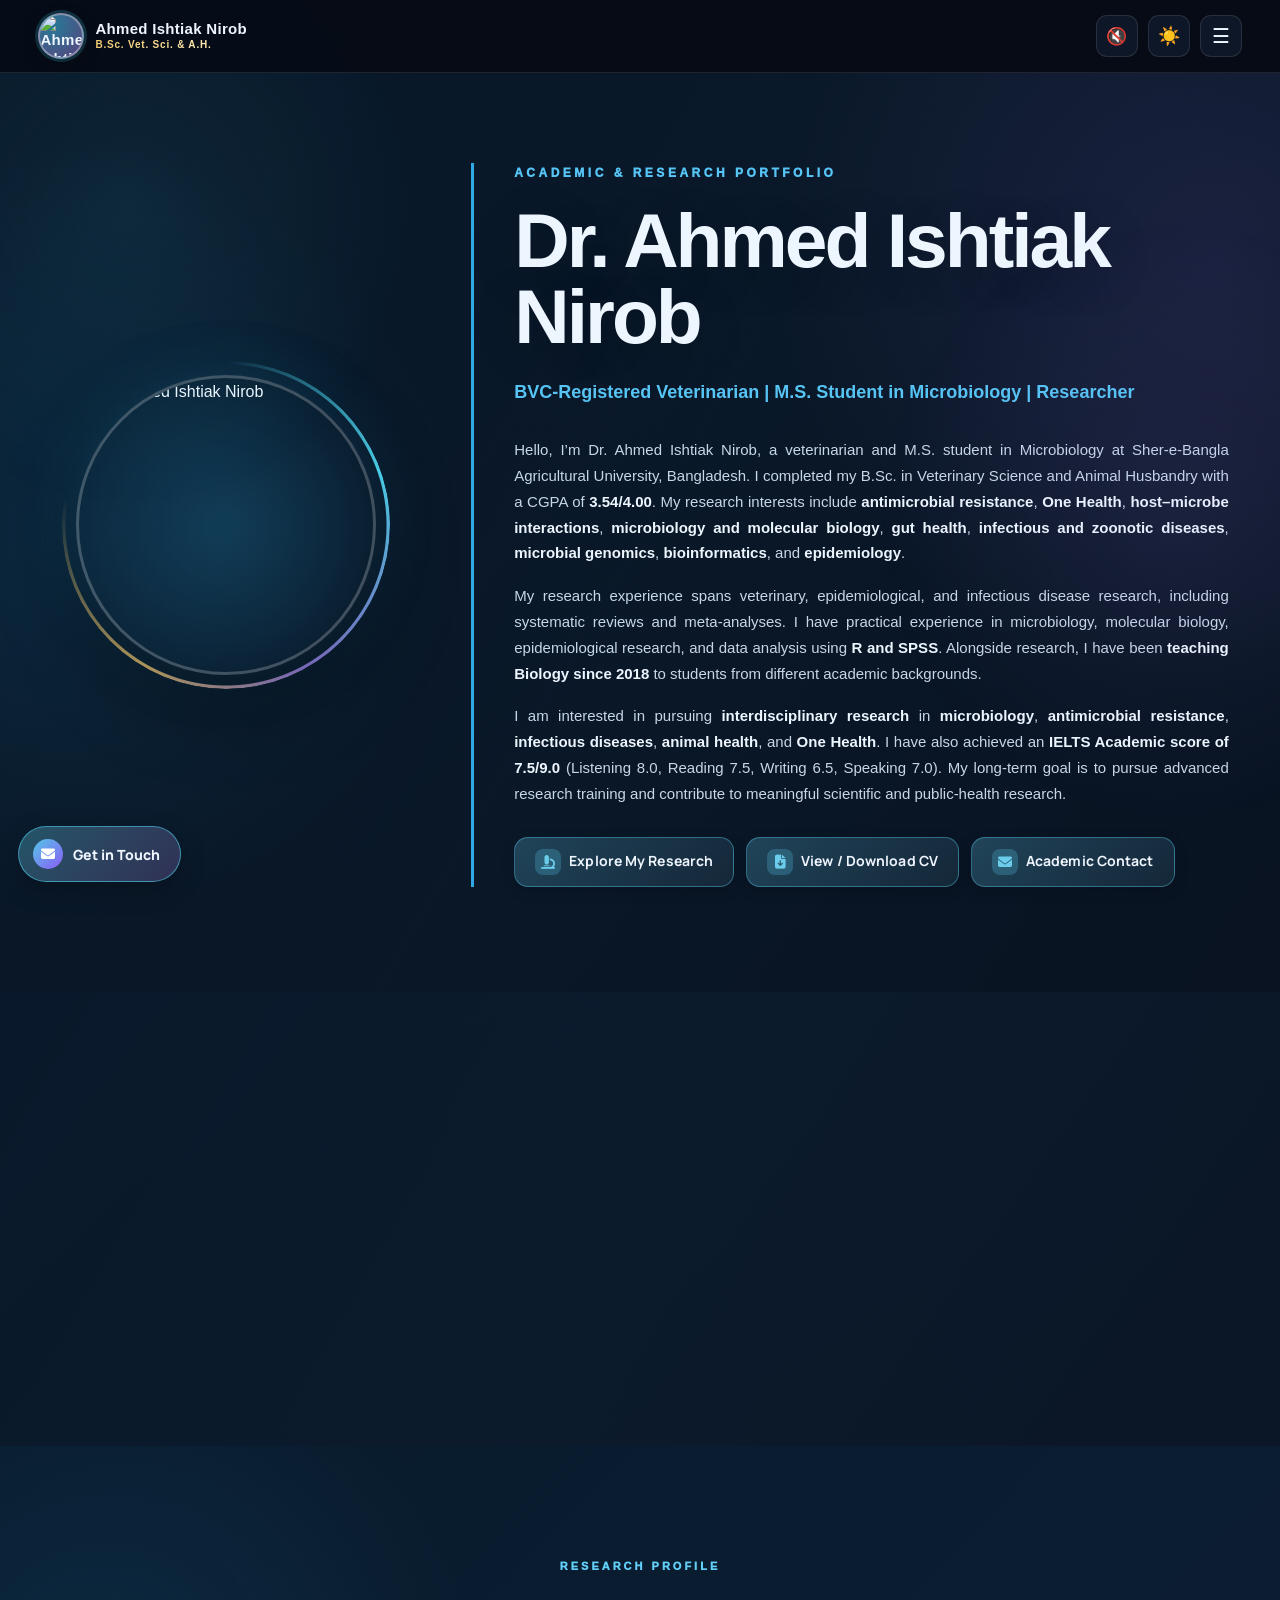
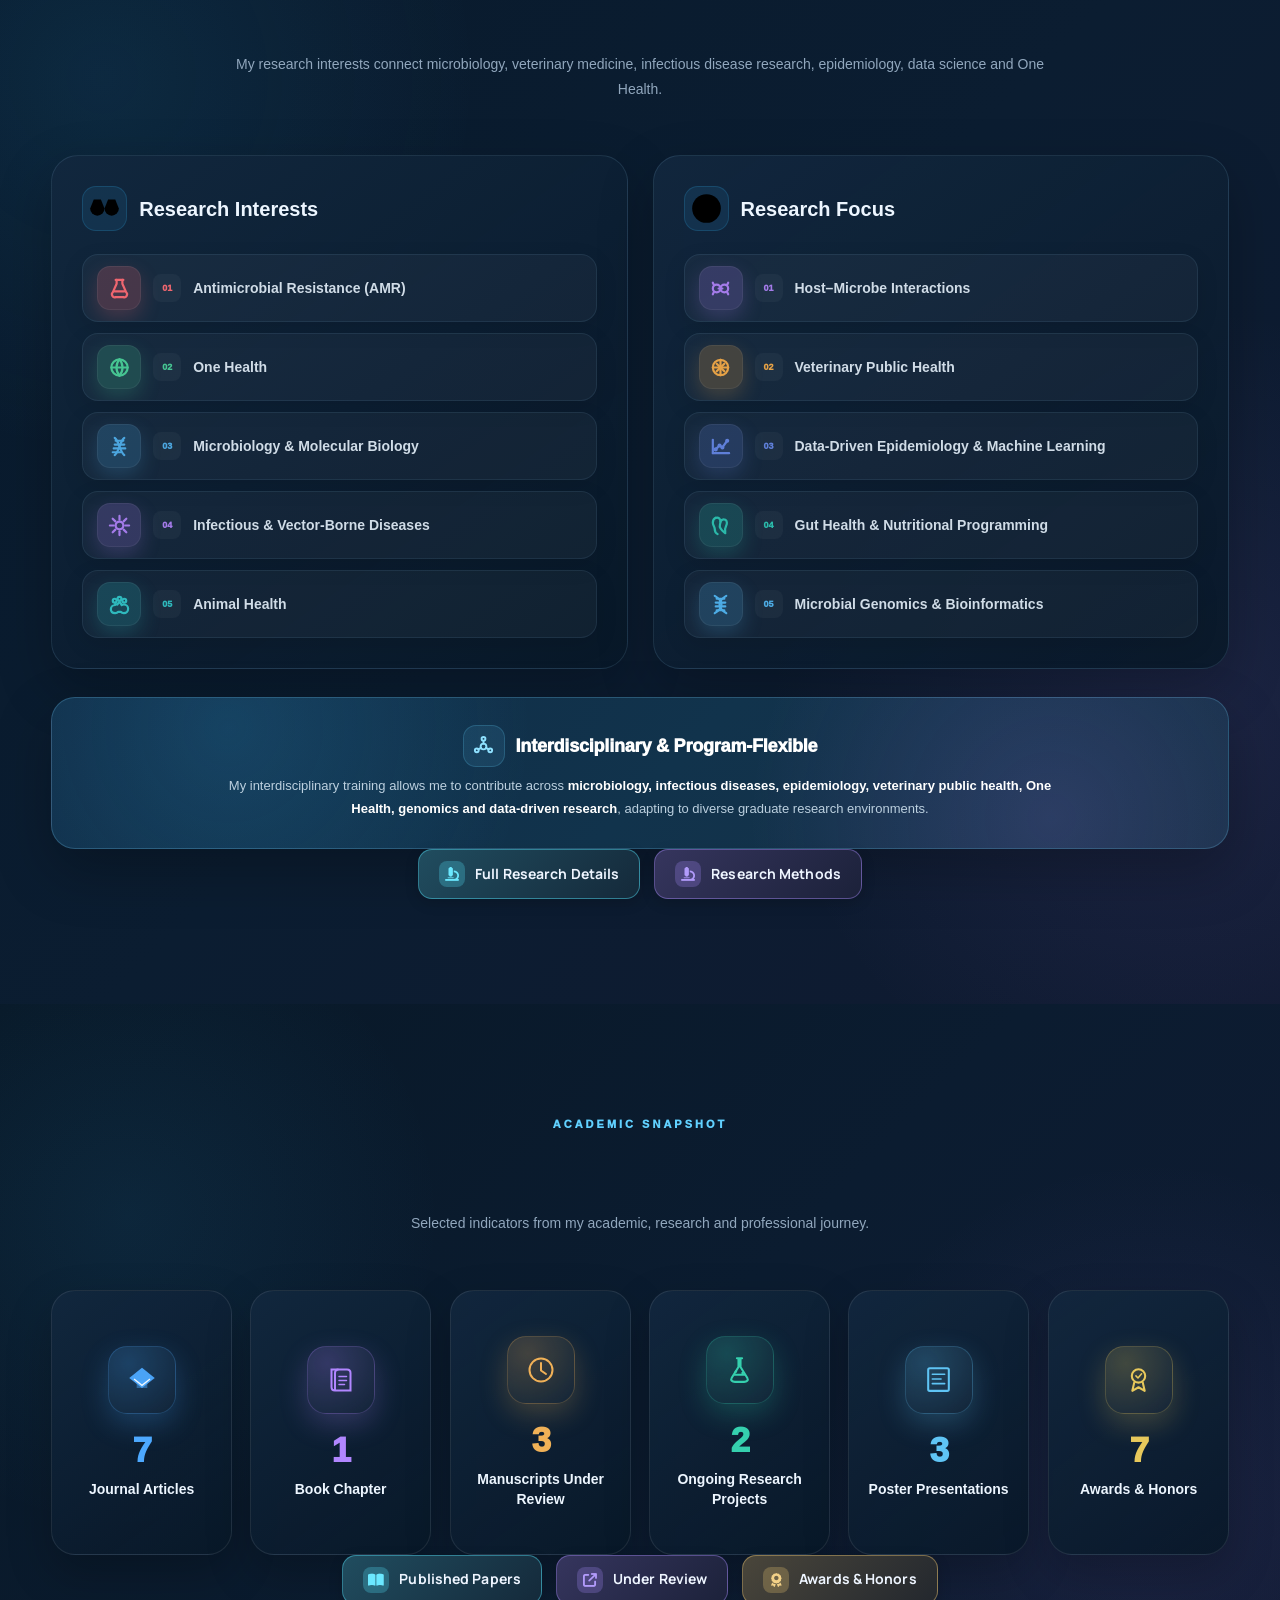
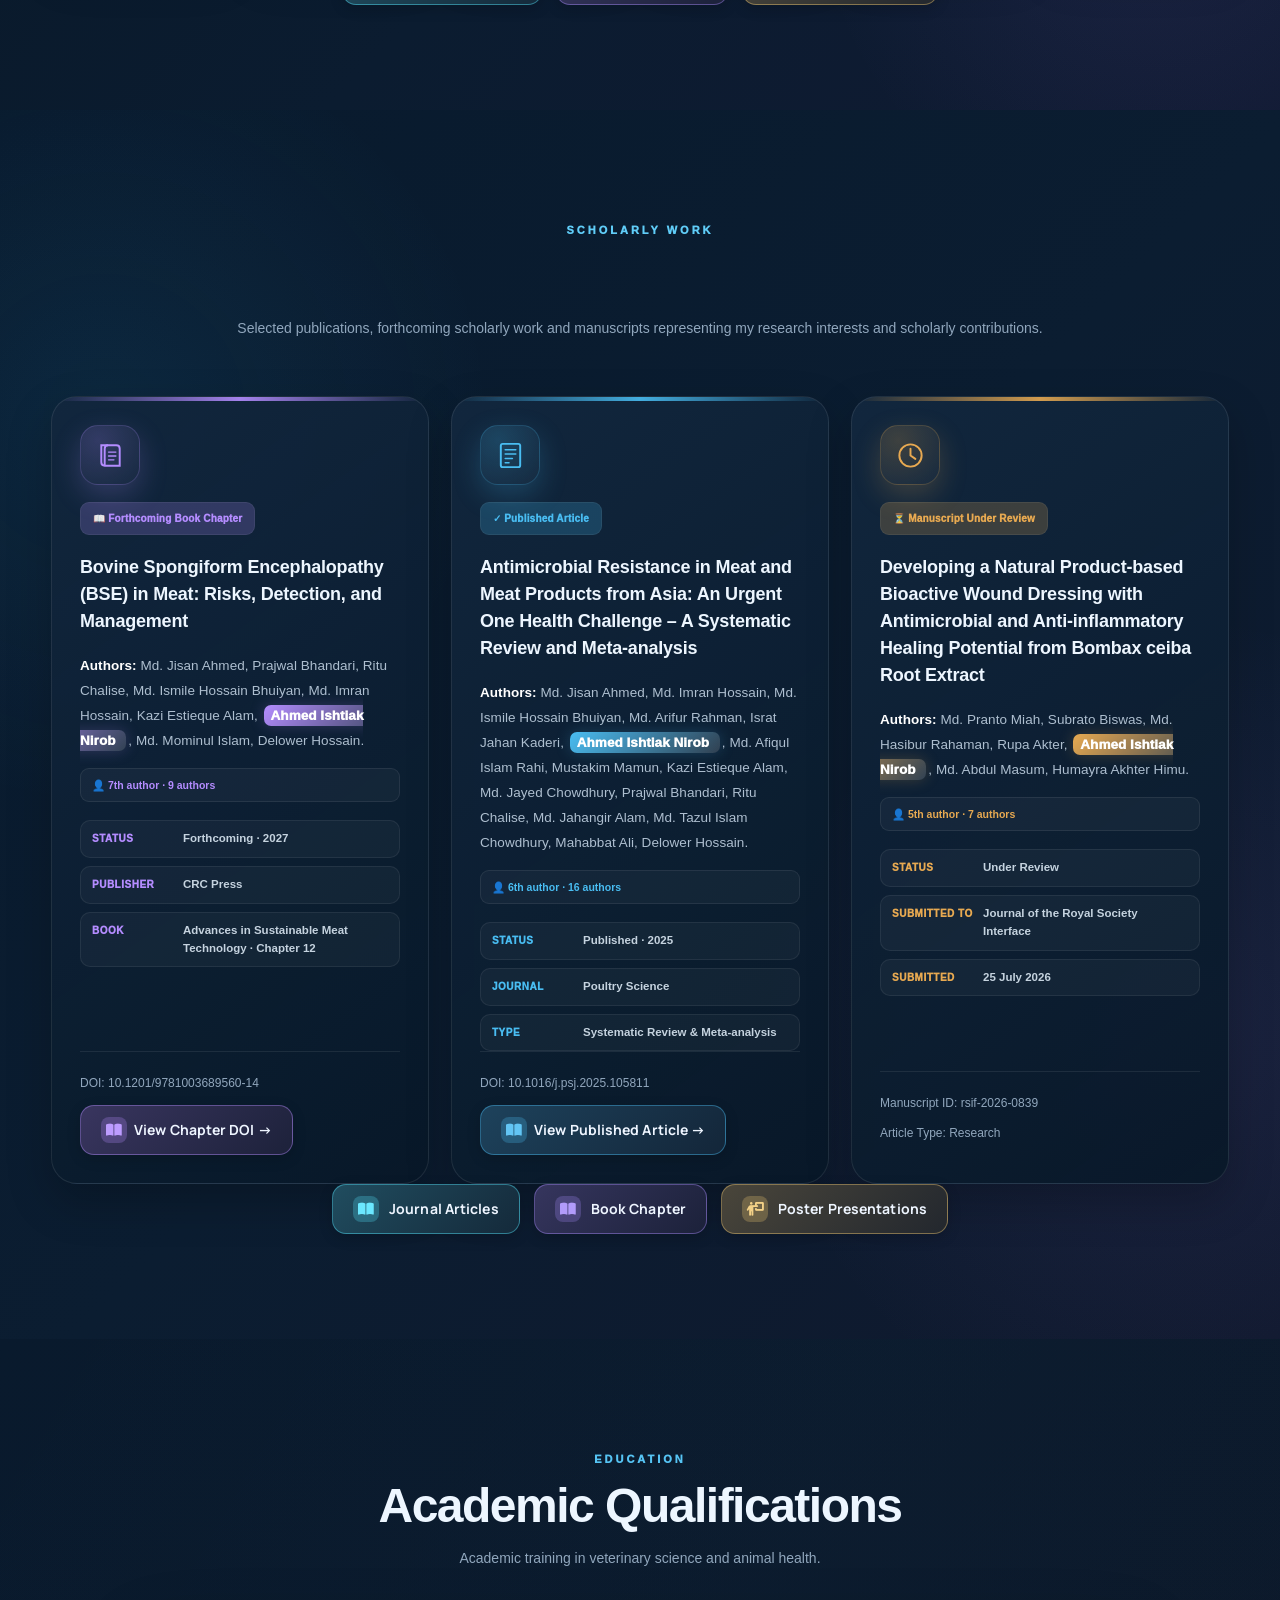
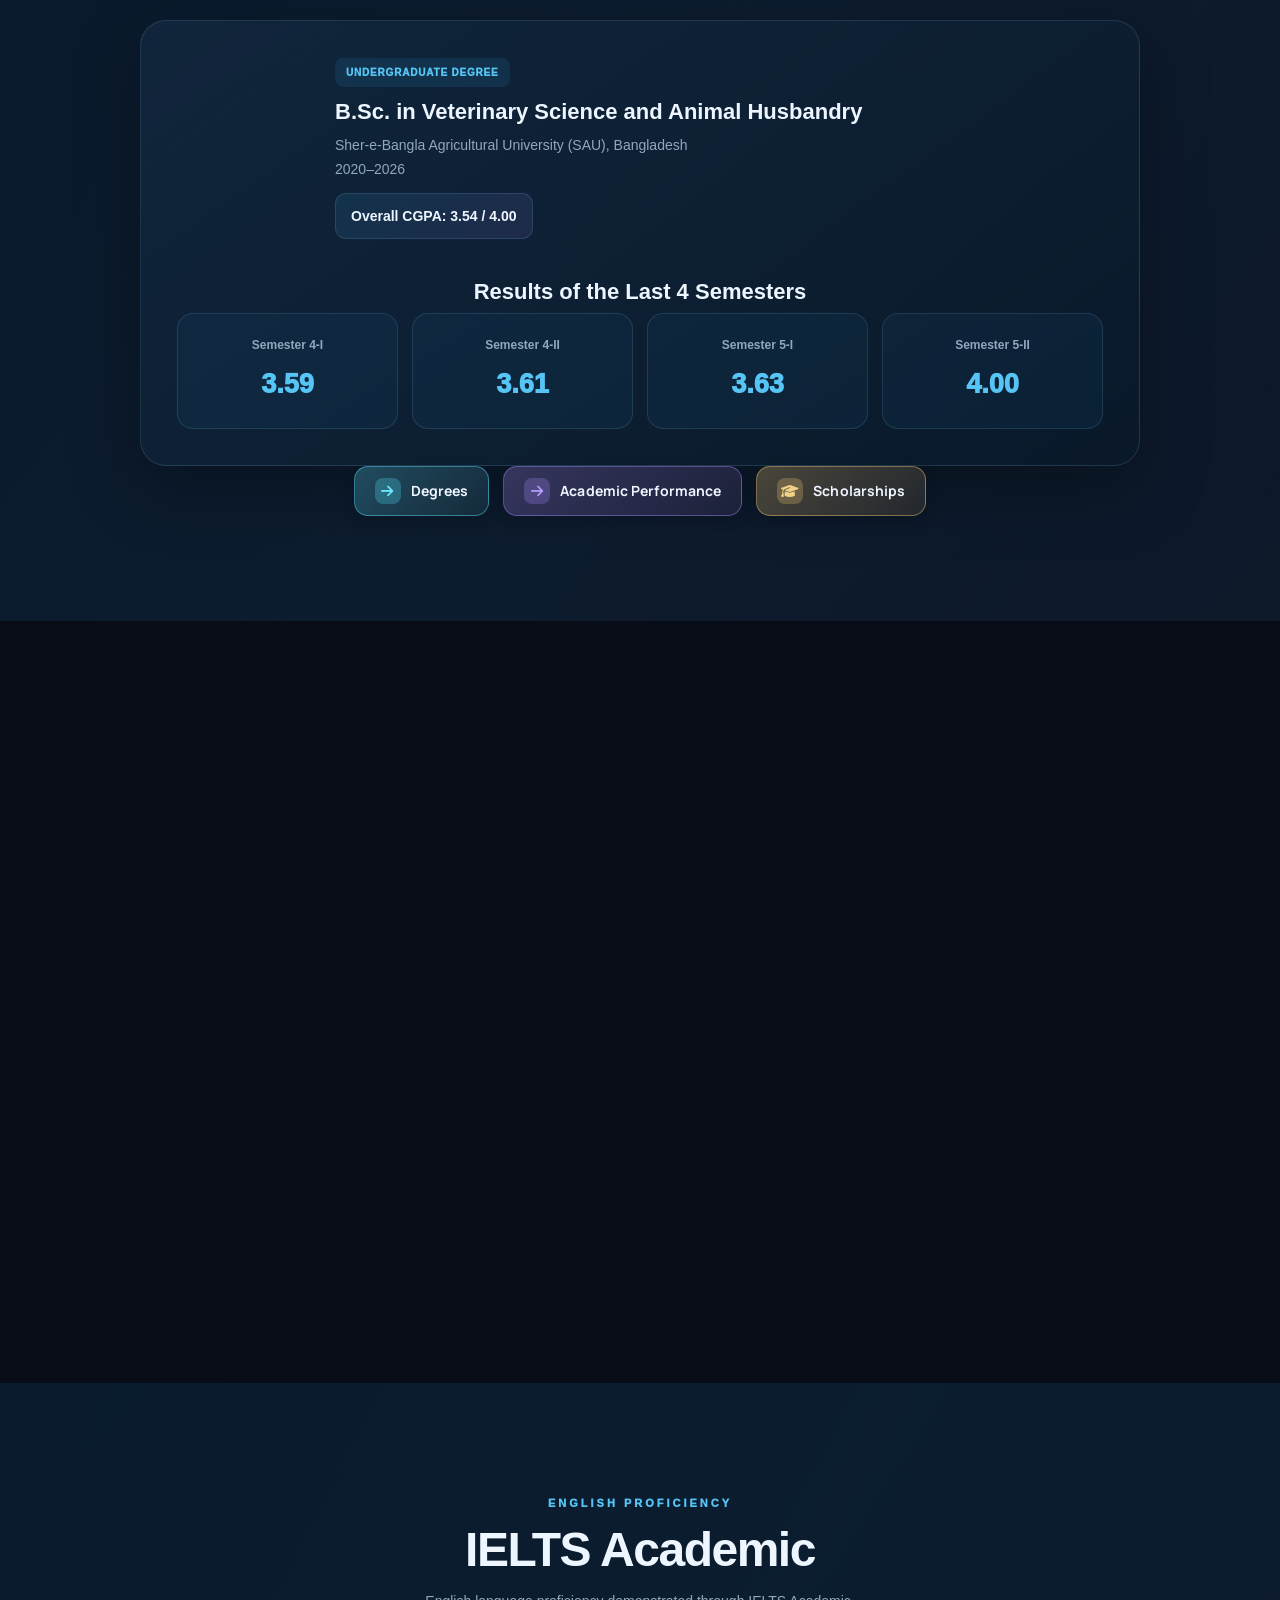
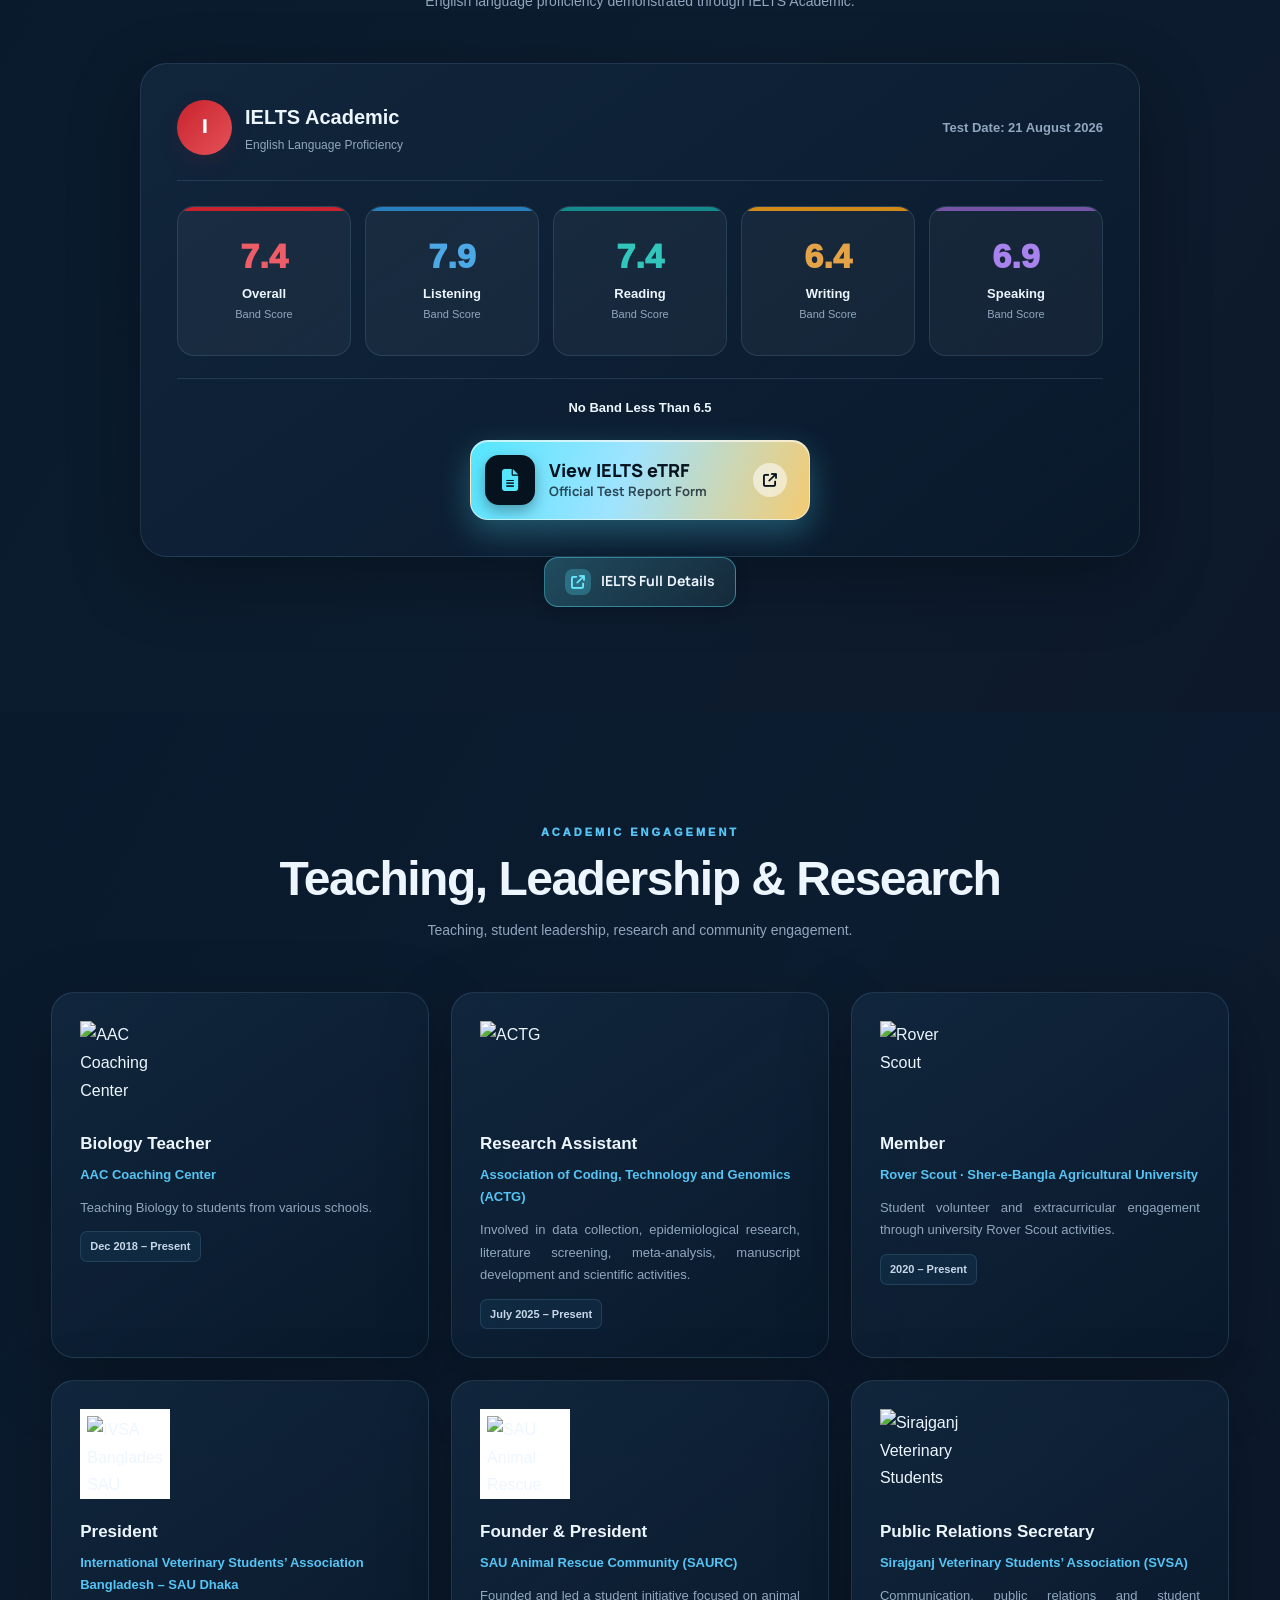
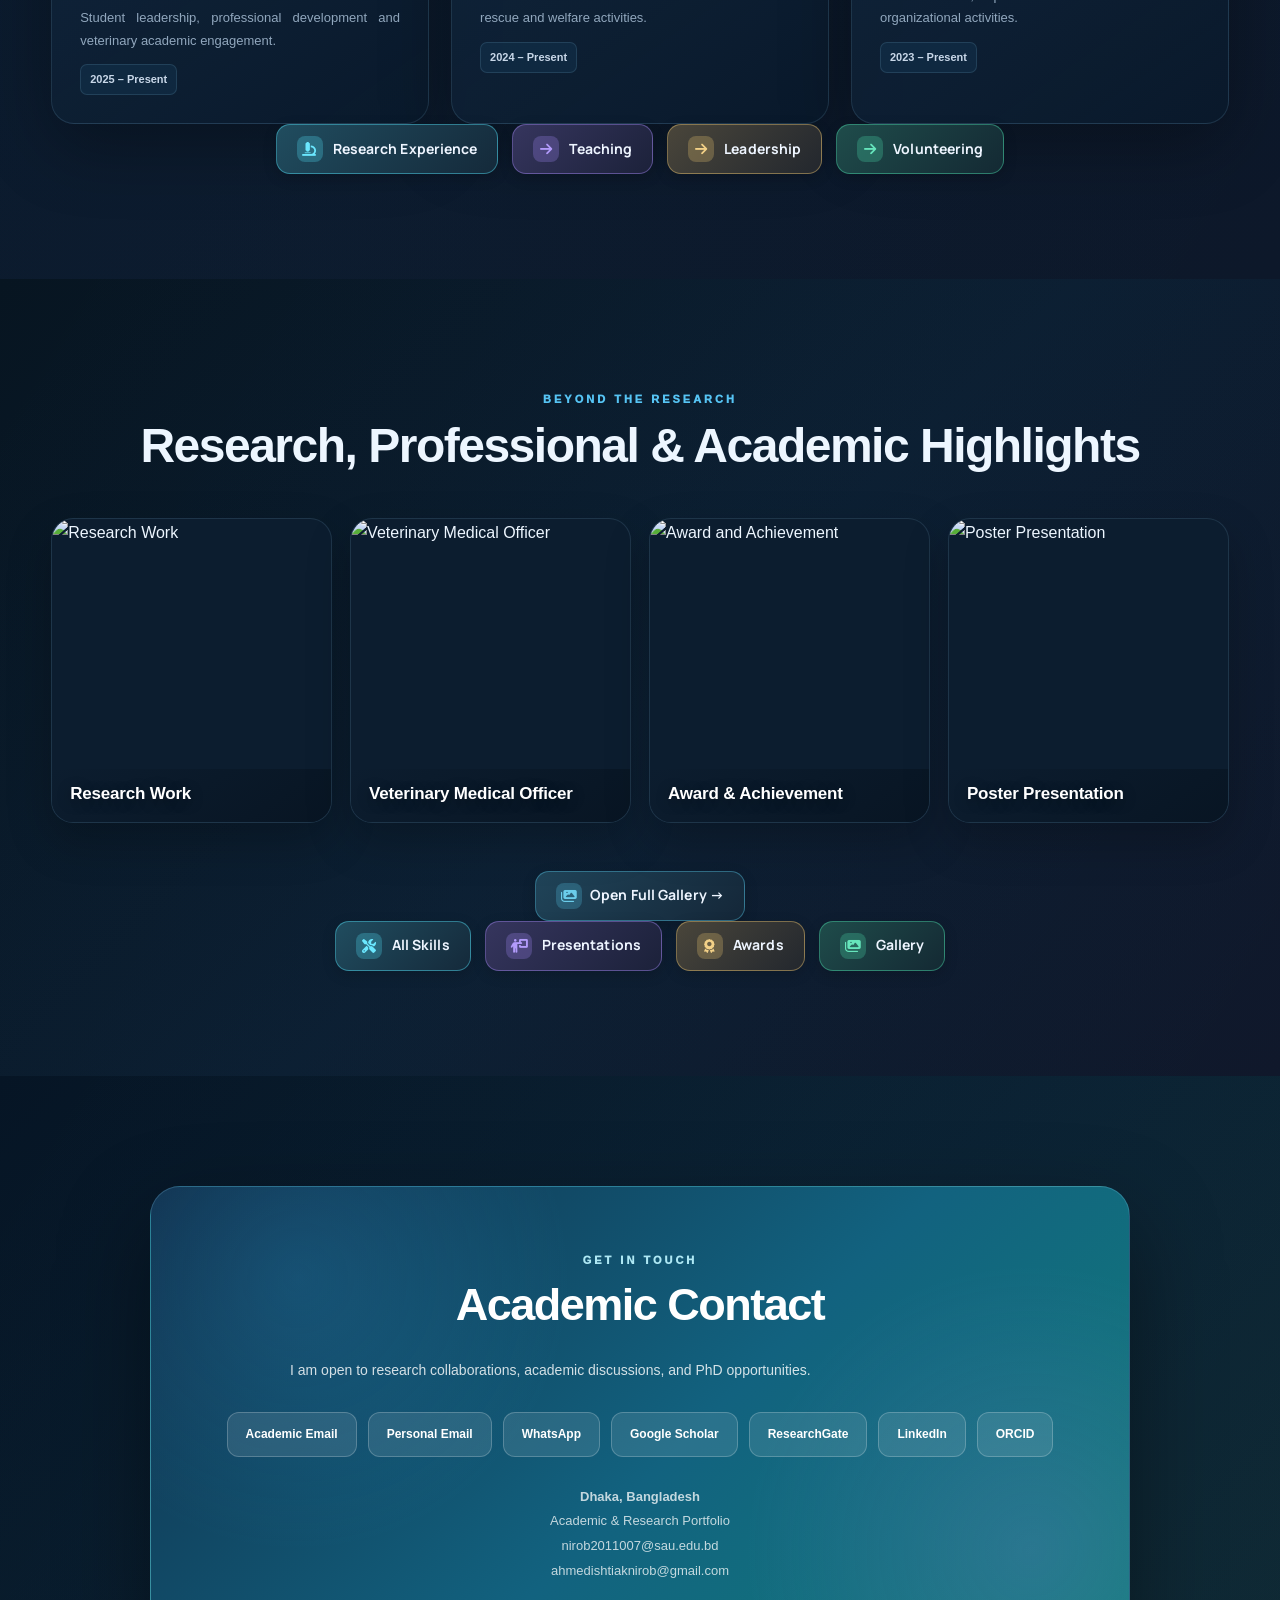
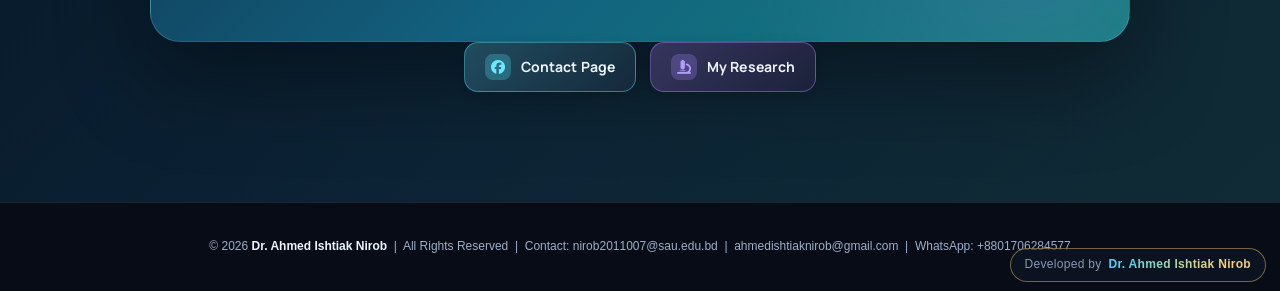
==== index.html @ a8109e90 "Update index.html" ====
<!DOCTYPE html>
<html lang="en">
<head>
<meta name="referrer" content="no-referrer">
<meta charset="UTF-8">
<meta name="viewport" content="width=device-width, initial-scale=1, viewport-fit=cover">
<meta name="color-scheme" content="dark light">
<script>try{var __t=localStorage.getItem("nirob-theme-v8");document.documentElement.setAttribute("data-theme",__t==="light"?"light":"dark")}catch(e){document.documentElement.setAttribute("data-theme","dark")}</script>
<title>Dr. Ahmed Ishtiak Nirob | Academic & Research Portfolio</title>
<link rel="preconnect" href="https://fonts.googleapis.com">
<link href="https://fonts.googleapis.com/css2?family=DM+Sans:wght@400;500;600;700&family=Manrope:wght@400;500;600;700;800&display=swap" rel="stylesheet">
<link rel="stylesheet" href="https://cdnjs.cloudflare.com/ajax/libs/font-awesome/6.5.0/css/all.min.css">
<style>
/* ===== SHARED: design tokens, base, navbar, footer, page switching ===== */
:root{
  --site-bg:#070c17;--site-surface:#0e1727;--site-text:#eef5ff;--site-muted:#9eafc8;
  --site-cyan:#54e6ff;--site-purple:#a78bfa;--site-gold:#f4cb72;--site-border:rgba(255,255,255,.10);
  --nav-h:72px;--site-nav-bg:rgba(7,12,23,.92);--site-hover:rgba(84,230,255,.08);color-scheme:dark;
}
html[data-theme="light"]{--site-bg:#f2f6fb;--site-surface:#ffffff;--site-text:#0f1a2b;--site-muted:#53647c;--site-cyan:#0a84a6;--site-gold:#a87410;
 --site-border:rgba(15,26,43,.13);--site-nav-bg:rgba(255,255,255,.92);--site-hover:rgba(10,132,166,.09);color-scheme:light}
html{scroll-behavior:smooth;background:var(--site-bg)}
body{margin:0;background:var(--site-bg);color:var(--site-text);font-family:Inter,Segoe UI,Arial,sans-serif;line-height:1.6;-webkit-text-size-adjust:100%}
.site-nav{position:sticky;top:0;z-index:2000;background:var(--site-nav-bg);backdrop-filter:blur(16px);border-bottom:1px solid var(--site-border)}
.site-nav *{box-sizing:border-box}
.site-nav-inner{width:min(1240px,94%);margin:auto;min-height:var(--nav-h);display:flex;align-items:center;justify-content:space-between;gap:18px}
.site-brand{color:var(--site-text);font-size:15px;font-weight:800;letter-spacing:.3px;text-decoration:none;line-height:1.25}
.site-brand{display:flex;align-items:center;gap:11px}
.brand-photo{width:46px;height:46px;flex:none;border-radius:50%;object-fit:cover;object-position:50% 12%;background:radial-gradient(circle at 30% 25%,rgba(67,213,255,.55),rgba(189,140,255,.45));border:2px solid rgba(255,255,255,.35);box-shadow:0 0 0 3px rgba(67,213,255,.18),0 6px 16px rgba(0,0,0,.35);transition:transform .35s,box-shadow .35s}
.site-brand:hover .brand-photo{transform:scale(1.08) rotate(-3deg);box-shadow:0 0 0 4px rgba(67,213,255,.35),0 8px 20px rgba(0,0,0,.4)}
@media(max-width:520px){.brand-photo{width:38px;height:38px}.site-brand{gap:8px;font-size:14px}}
.site-brand small{display:block;font-size:10px;font-weight:600;letter-spacing:.8px;
 background:linear-gradient(90deg,var(--site-gold),#fff2c4,var(--site-gold));background-size:200% 100%;-webkit-background-clip:text;background-clip:text;color:transparent;animation:siteShine 6s linear infinite}
@keyframes siteShine{to{background-position:200% 0}}
.site-links{position:relative;display:flex;align-items:center;gap:4px;padding:5px;border-radius:16px;background:color-mix(in srgb,var(--site-surface) 72%,transparent);border:1px solid var(--site-border)}
.site-pill{position:absolute;top:5px;bottom:5px;left:0;width:0;border-radius:11px;opacity:0;pointer-events:none;z-index:0;
 background:linear-gradient(135deg,color-mix(in srgb,var(--site-cyan) 26%,transparent),color-mix(in srgb,var(--site-purple) 22%,transparent));
 border:1px solid color-mix(in srgb,var(--site-cyan) 55%,transparent);box-shadow:0 0 20px color-mix(in srgb,var(--site-cyan) 20%,transparent)}
.site-pill.ready{transition:transform .4s cubic-bezier(.3,1.35,.45,1),width .4s cubic-bezier(.3,1.35,.45,1),opacity .2s}
.site-links a{position:relative;z-index:1;overflow:hidden;padding:10px 14px;border-radius:11px;color:var(--site-muted);font-size:14px;font-weight:700;letter-spacing:.2px;text-decoration:none;
 transition:color .25s,transform .18s cubic-bezier(.3,1.5,.5,1)}
.site-links a:hover{color:var(--site-text)}
.site-links a:active{transform:scale(.92)}
.site-links a[aria-current="page"]{color:var(--site-cyan)}
.site-links a .rip{position:absolute;border-radius:50%;width:12px;height:12px;margin:-6px 0 0 -6px;background:color-mix(in srgb,var(--site-cyan) 60%,transparent);pointer-events:none;animation:siteRip .6s ease-out forwards}
@keyframes siteRip{to{transform:scale(14);opacity:0}}
.site-actions{display:flex;align-items:center;gap:10px}
.site-theme{width:42px;height:42px;border-radius:11px;border:1px solid var(--site-border);background:var(--site-surface);color:var(--site-text);cursor:pointer;font-size:18px;line-height:1;transition:transform .3s,border-color .25s}
.site-theme{overflow:hidden;position:relative}
.site-theme:hover{border-color:var(--site-cyan);transform:rotate(18deg) scale(1.06);box-shadow:0 0 18px color-mix(in srgb,var(--site-cyan) 25%,transparent)}
.site-theme:active{transform:scale(.88)}
.site-theme:focus-visible{outline:2px solid var(--site-cyan);outline-offset:2px}
.site-toggle{display:none;width:42px;height:42px;border-radius:11px;border:1px solid var(--site-border);background:var(--site-surface);color:var(--site-text);cursor:pointer;font-size:20px;line-height:1}
.site-nav a:focus-visible,.site-toggle:focus-visible{outline:2px solid var(--site-cyan);outline-offset:2px}
.spa-page{position:relative;isolation:isolate;min-height:calc(100vh - var(--nav-h));background:var(--site-bg);color:var(--site-text);overflow-x:hidden;overflow-x:clip}
.spa-page[hidden]{display:none!important}
.spa-page [id]{scroll-margin-top:calc(var(--nav-h) + 16px)}
.spa-page.entering{animation:spaIn .38s cubic-bezier(.2,.7,.2,1)}
.spa-page.leaving{opacity:0;transform:translateY(-8px);transition:opacity .18s ease,transform .18s ease}
@keyframes spaIn{from{opacity:0;transform:translateY(16px)}to{opacity:1;transform:none}}
.site-footer{padding:34px 4%;text-align:center;color:var(--site-muted);font-size:12px;border-top:1px solid var(--site-border);background:var(--site-bg)}
.site-footer strong{color:var(--site-text)}
.site-footer{position:relative}
.dev-credit{position:absolute;right:14px;bottom:9px;display:inline-flex;align-items:center;gap:7px;padding:6px 14px;border-radius:999px;font-size:12px;letter-spacing:.3px;color:var(--site-muted);background:color-mix(in srgb,var(--site-surface) 70%,transparent);border:1px solid color-mix(in srgb,var(--site-gold) 45%,transparent);box-shadow:0 0 0 0 rgba(255,209,102,.35);animation:devGlow 3.2s ease-in-out infinite}
.dev-credit i{font-style:normal;opacity:.85}
.dev-credit b{font-weight:800;background:linear-gradient(90deg,#43d5ff,#ffd166,#bd8cff,#43d5ff);background-size:250% 100%;-webkit-background-clip:text;background-clip:text;color:transparent;animation:siteShine 5s linear infinite}
@keyframes devGlow{0%,100%{box-shadow:0 0 0 0 rgba(255,209,102,.3)}50%{box-shadow:0 0 14px 3px rgba(255,209,102,.28)}}
@media (min-width:1px) and (max-width:0px){.dev-credit,.dev-credit b{animation:none}}
@media(max-width:760px){.dev-credit{position:static;display:flex;width:max-content;max-width:100%;margin:14px auto 0}}
/* global image lightbox */
.spa-page img{cursor:zoom-in}
.lb{position:fixed;inset:0;z-index:5000;display:flex;align-items:center;justify-content:center;padding:3vh 3vw;background:rgba(3,7,14,.86);backdrop-filter:blur(8px);opacity:0;transition:opacity .25s}
.lb[hidden]{display:none}.lb.open{opacity:1}
.lb-panel{position:relative;width:min(1120px,100%);max-height:94vh;display:flex;flex-direction:column;padding:16px;border-radius:24px;background:#0a1626;border:1px solid rgba(84,230,255,.28);box-shadow:0 30px 90px rgba(0,0,0,.6);transform:scale(.94) translateY(14px);transition:transform .35s cubic-bezier(.2,.8,.2,1)}
.lb.open .lb-panel{transform:none}
.lb-stage{flex:1;min-height:0;display:flex;align-items:center;justify-content:center;border-radius:16px;background:#02060d;overflow:hidden;margin-top:34px}
.lb-stage img{display:block;max-width:100%;max-height:74vh;object-fit:contain;cursor:default}
.lb-close,.lb-nav{position:absolute;display:flex;align-items:center;justify-content:center;border:1px solid rgba(84,230,255,.3);background:rgba(10,22,38,.9);color:#eef5ff;cursor:pointer;transition:.2s}
.lb-close{top:12px;right:12px;width:38px;height:38px;border-radius:11px;font-size:22px;line-height:1}
.lb-nav{top:50%;width:44px;height:44px;border-radius:50%;font-size:26px;margin-top:-10px}
.lb-prev{left:26px}.lb-next{right:26px}
.lb-close:hover,.lb-nav:hover{background:#54e6ff;color:#06101c;transform:scale(1.08)}
.lb-close:focus-visible,.lb-nav:focus-visible{outline:2px solid #54e6ff;outline-offset:2px}
.lb-bar{display:flex;align-items:center;justify-content:center;gap:16px;flex-wrap:wrap;padding:12px 8px 2px;color:#c3d0e2;font-size:13px;text-align:center}
.lb-bar a{color:#54e6ff;font-weight:700;text-decoration:none;border:1px solid rgba(84,230,255,.4);padding:4px 12px;border-radius:30px;font-size:12px}
.lb-bar a:hover{background:#54e6ff;color:#06101c}.lb-bar a[hidden]{display:none}
#lbCount{color:#7f93ad;font-size:12px}
/* LIGHT MODE for pages without a native light theme: invert content, keep photos natural */
html[data-theme="light"] :is(#page-home,#page-research,#page-publications,#page-experience,#page-presentations,#page-awards,#page-contact){background:#eef3f9!important}
html[data-theme="light"] :is(#page-home,#page-research,#page-publications,#page-experience,#page-presentations,#page-awards,#page-contact)::before,
html[data-theme="light"] :is(#page-home,#page-research,#page-publications,#page-experience,#page-presentations,#page-awards,#page-contact)::after{display:none!important}
html[data-theme="light"] :is(#page-home,#page-research,#page-publications,#page-experience,#page-presentations,#page-awards,#page-contact)>:not(.lightbox){filter:invert(1) hue-rotate(180deg)}
html[data-theme="light"] :is(#page-home,#page-research,#page-publications,#page-experience,#page-presentations,#page-awards,#page-contact) :is(img,video,iframe,picture){filter:invert(1) hue-rotate(180deg)}
/* safety: key Home cards are never left invisible */
@media (min-width:1px) and (max-width:0px){#page-home .arh-card,#page-home .sw-card{opacity:1!important;transform:none!important}.hl{opacity:1;transform:none;filter:none;transition:none}}
@media(max-width:1320px){
 .site-toggle{display:block}
 .site-pill{display:none}
 .site-links{position:absolute;top:calc(var(--nav-h) - 6px);left:3%;right:3%;flex-direction:column;align-items:stretch;gap:3px;padding:10px;border-radius:18px;
  background:var(--site-surface);box-shadow:0 18px 40px rgba(0,0,0,.4);opacity:0;visibility:hidden;transform:translateY(-8px);transition:.25s}
 .site-links.open{opacity:1;visibility:visible;transform:none}
 .site-links a{padding:14px 16px;font-size:15px}
 .site-links a:hover,.site-links a[aria-current="page"]{background:var(--site-hover)}
}
@media (min-width:1px) and (max-width:0px){
 html{scroll-behavior:auto}.site-brand small{animation:none}
 .spa-page.entering{animation:none}.spa-page.leaving{transition:none}.site-links{transition:none}
}

/* ===== CSS: HOME ===== */
#page-home{

  --bg:#07111f;
  --bg-soft:#0b1728;
  --bg-alt:#0d1c30;

  --surface:rgba(15,29,48,.82);
  --surface-strong:#10233a;
  --surface-soft:rgba(19,38,61,.72);

  --text:#edf6ff;
  --text-soft:#c8d7e8;
  --muted:#91a7bd;

  --navy:#0a1b2e;
  --blue:#31a9e6;
  --blue-2:#56c4f4;
  --teal:#20c7bd;
  --purple:#9a78e8;
  --violet:#b08cff;
  --green:#45c78b;
  --orange:#e6a348;
  --red:#e86a76;
  --gold:#e2bd59;

  --border:rgba(139,197,235,.15);
  --border-strong:rgba(73,183,235,.32);

  --glow:rgba(49,169,230,.18);
  --glow-purple:rgba(154,120,232,.16);

  --shadow:
    0 22px 70px rgba(0,0,0,.30);

  --shadow-hover:
    0 28px 85px rgba(0,0,0,.42);

  --radius:24px;

  --max:1200px;

  --transition:
    .32s cubic-bezier(.2,.8,.2,1);
}
#page-home *{
  margin:0;
  padding:0;
  box-sizing:border-box;
}
#page-home{
  scroll-behavior:smooth;
}
#page-home{

  font-family:
    Inter,
    "Segoe UI",
    Arial,
    sans-serif;

  color:var(--text);

  line-height:1.72;

  overflow-x:clip;

  background:

    radial-gradient(
      circle at 5% 0%,
      rgba(38,154,211,.14),
      transparent 26%
    ),

    radial-gradient(
      circle at 95% 8%,
      rgba(139,103,220,.13),
      transparent 28%
    ),

    radial-gradient(
      circle at 50% 100%,
      rgba(24,194,181,.07),
      transparent 30%
    ),

    var(--bg);

  transition:
    background .45s ease,
    color .35s ease;
}
#page-home a{
  text-decoration:none;
  color:inherit;
}
#page-home img{
  max-width:100%;
  display:block;
}
#page-home button{
  font-family:inherit;
}
#page-home .container{
  width:min(92%,var(--max));
  margin:auto;
}
#page-home section{
  padding:105px 0;
  position:relative;
}
#page-home section::before{

  content:"";

  position:absolute;

  inset:0;

  pointer-events:none;

  background:
    linear-gradient(
      120deg,
      transparent 0%,
      rgba(80,180,230,.018) 50%,
      transparent 100%
    );
}
#page-home h1,#page-home h2,#page-home h3,#page-home h4,#page-home p,#page-home a,#page-home button,#page-home span,#page-home .eyebrow,#page-home .role-org,#page-home .role-date,#page-home .research-item,#page-home .score-value,#page-home .score-label,#page-home .score-sub,#page-home .brand{

  transition:
    color .3s ease,
    transform .28s cubic-bezier(.2,.8,.2,1),
    text-shadow .28s ease;
}
#page-home h1:hover,#page-home h2:hover,#page-home h3:hover,#page-home p:hover,#page-home .role-org:hover,#page-home .role-date:hover,#page-home .score-label:hover,#page-home .score-sub:hover{

  transform:translateY(-2px);
}
#page-home p:hover{

  text-shadow:
    0 0 18px rgba(80,180,230,0.03);
}
#page-home a:hover,#page-home button:hover,#page-home .eyebrow:hover{

  transform:translateY(-2px);
}
#page-home .navbar{

  position:sticky;

  top:0;

  z-index:9999;

  background:
    rgba(6,17,30,.78);

  backdrop-filter:
    blur(22px);

  -webkit-backdrop-filter:
    blur(22px);

  border-bottom:
    1px solid var(--border);

  box-shadow:
    0 10px 40px rgba(0,0,0,.15);

  transition:
    background .4s ease,
    border-color .4s ease;
}
#page-home .nav-inner{

  min-height:76px;

  display:flex;

  align-items:center;

  justify-content:space-between;

  gap:20px;
}
#page-home .brand{

  color:var(--text);

  font-size:17px;

  font-weight:900;

  white-space:nowrap;

  letter-spacing:-.2px;
}
#page-home .brand span{

  color:var(--blue);

  text-shadow:
    0 0 25px rgba(49,169,230,0.10);
}
#page-home .nav-right{

  display:flex;

  align-items:center;

  gap:10px;
}
#page-home .nav-links{

  display:flex;

  align-items:center;

  gap:3px;

  flex-wrap:wrap;
}
#page-home .nav-link{

  border:0;

  background:transparent;

  color:var(--text-soft);

  padding:9px 11px;

  border-radius:10px;

  font-size:12px;

  font-weight:750;

  cursor:pointer;
}
#page-home .nav-link:hover{

  color:var(--blue-2);

  background:
    rgba(49,169,230,.09);

  transform:
    translateY(-3px);
}
#page-home .nav-link.active{

  color:white;

  background:
    linear-gradient(
      135deg,
      #12628c,
      #197da9
    );

  box-shadow:
    0 8px 25px rgba(25,125,169,0.11);
}
#page-home .theme-toggle{

  width:48px;
  height:48px;

  border-radius:15px;

  border:1px solid var(--border-strong);

  background:
    linear-gradient(
      145deg,
      rgba(49,169,230,.13),
      rgba(154,120,232,.12)
    );

  color:var(--text);

  cursor:pointer;

  display:flex;

  align-items:center;

  justify-content:center;

  font-size:19px;

  transition:
    transform .3s ease,
    box-shadow .3s ease,
    background .3s ease;
}
#page-home .theme-toggle:hover{

  transform:
    translateY(-4px)
    rotate(5deg);

  box-shadow:
    0 12px 30px var(--glow);
}
#page-home .hero{

  min-height:calc(100vh - 76px);

  display:flex;

  align-items:center;

  padding:
    90px 0 105px;

  background:

    radial-gradient(
      circle at 5% 50%,
      rgba(35,157,216,.13),
      transparent 30%
    ),

    radial-gradient(
      circle at 95% 20%,
      rgba(144,108,229,.13),
      transparent 31%
    ),

    linear-gradient(
      135deg,
      rgba(8,23,40,.98),
      rgba(8,18,32,.96)
    );
}
#page-home .hero-grid{

  display:grid;

  grid-template-columns:
    350px 1fr;

  align-items:center;

  gap:70px;
}
#page-home .hero-photo-wrap{

  display:flex;

  justify-content:center;

  position:relative;
}
#page-home .hero-photo-wrap::before{

  content:"";

  position:absolute;

  width:330px;
  height:330px;

  border-radius:50%;

  background:

    radial-gradient(
      circle,
      rgba(44,176,229,.20),
      transparent 65%
    );

  filter:blur(10px);

  animation:
    home-pulseGlow 5s ease-in-out infinite;

  z-index:0;
}
@keyframes home-pulseGlow{

  0%,100%{
    transform:scale(1);
    opacity:.75;
  }

  50%{
    transform:scale(1.12);
    opacity:1;
  }
}#page-home .hero-photo{

  position:relative;

  z-index:1;

  width:300px;
  height:360px;

  object-fit:cover;

  border-radius:30px;

  border:
    1px solid rgba(255,255,255,.20);

  box-shadow:
    0 35px 90px rgba(0,0,0,.45),
    0 0 45px rgba(35,157,216,0.05);

  transition:
    transform .45s cubic-bezier(.2,.8,.2,1),
    box-shadow .45s ease;
}
#page-home .hero-photo:hover{

  transform:
    translateY(-10px)
    rotate(.6deg)
    scale(1.015);

  box-shadow:
    0 45px 105px rgba(0,0,0,.52),
    0 0 55px rgba(35,157,216,0.09);
}
#page-home .hero-content{

  border-left:
    3px solid var(--blue);

  padding-left:40px;
}
#page-home .hero-kicker{

  color:var(--blue-2);

  font-size:12px;

  font-weight:950;

  letter-spacing:3.5px;

  text-transform:uppercase;

  margin-bottom:18px;
}
#page-home .hero h1{

  color:var(--text);

  font-size:
    clamp(48px,6vw,78px);

  line-height:1;

  letter-spacing:-3px;

  margin-bottom:22px;

  text-shadow:
    0 10px 50px rgba(0,0,0,.18);
}
#page-home .hero h1:hover{

  transform:
    translateX(4px);

  text-shadow:
    0 0 35px rgba(49,169,230,0.08);
}
#page-home .hero-subtitle{

  color:var(--blue-2);

  font-size:18px;

  font-weight:850;

  margin-bottom:29px;
}
#page-home .hero-about{

  max-width:850px;

  color:var(--text-soft);

  font-size:15px;
}
#page-home .hero-about p{

  margin-bottom:17px;
}
#page-home .hero-about strong{

  color:var(--text);

  font-weight:850;
}
#page-home .hero-about p:hover{

  transform:
    translateX(4px);
}
#page-home .hero-buttons{

  display:flex;

  flex-wrap:wrap;

  gap:12px;

  margin-top:30px;
}
#page-home .btn{

  display:inline-flex;

  align-items:center;

  justify-content:center;

  gap:8px;

  min-height:50px;

  padding:12px 21px;

  border-radius:13px;

  font-size:13px;

  font-weight:850;

  border:1px solid transparent;

  cursor:pointer;

  transition:
    transform .25s ease,
    box-shadow .25s ease,
    background .25s ease,
    border-color .25s ease;
}
#page-home .btn:hover{

  transform:
    translateY(-5px);

  box-shadow:
    0 16px 35px rgba(0,0,0,.25);
}
#page-home .btn-primary{

  color:white;

  background:
    linear-gradient(
      135deg,
      #1685ba,
      #19a8a0
    );
}
#page-home .btn-cv{

  color:white;

  background:
    linear-gradient(
      135deg,
      #7154b8,
      #9a72df
    );
}
#page-home .btn-outline{

  color:var(--text);

  background:
    rgba(255,255,255,.055);

  border:
    1px solid var(--border-strong);
}
#page-home .section-heading{

  text-align:center;

  margin-bottom:50px;
}
#page-home .eyebrow{

  display:inline-block;

  color:var(--blue-2);

  font-size:11px;

  font-weight:950;

  letter-spacing:3px;

  text-transform:uppercase;

  margin-bottom:10px;
}
#page-home .section-heading h2{

  color:var(--text);

  font-size:
    clamp(31px,4vw,48px);

  line-height:1.12;

  font-weight:900;

  letter-spacing:-1.5px;

  margin-bottom:13px;
}
#page-home .section-heading p{

  max-width:760px;

  margin:auto;

  color:var(--muted);

  font-size:14px;
}
#page-home .justify{

  text-align:justify;

  text-justify:inter-word;
}
#page-home .profile-section{

  background:
    linear-gradient(
      135deg,
      #09192b,
      #0b1626
    );
}
#page-home .profile-grid{

  display:grid;

  grid-template-columns:
    repeat(4,1fr);

  gap:18px;
}
#page-home .profile-card{

  position:relative;

  min-height:165px;

  padding:28px 18px;

  display:flex;

  flex-direction:column;

  align-items:center;

  justify-content:center;

  text-align:center;

  border-radius:22px;

  background:

    linear-gradient(
      145deg,
      rgba(20,40,63,.82),
      rgba(10,27,45,.72)
    );

  border:
    1px solid var(--border);

  box-shadow:
    var(--shadow);

  overflow:hidden;

  transition:
    transform var(--transition),
    box-shadow var(--transition),
    border-color var(--transition),
    background .35s ease;
}
#page-home .profile-card::before{

  content:"";

  position:absolute;

  width:180px;
  height:180px;

  top:-105px;
  right:-90px;

  border-radius:50%;

  background:
    radial-gradient(
      circle,
      rgba(49,169,230,.16),
      transparent 68%
    );

  transition:
    transform .5s ease;
}
#page-home .profile-card:hover{

  transform:
    translateY(-10px)
    scale(1.015);

  box-shadow:
    var(--shadow-hover),
    0 0 40px rgba(49,169,230,0.04);

  border-color:
    var(--border-strong);
}
#page-home .profile-card:hover::before{

  transform:scale(1.8);
}
#page-home .profile-icon{

  width:48px;
  height:48px;

  border-radius:14px;

  display:flex;

  align-items:center;

  justify-content:center;

  margin-bottom:13px;

  font-size:14px;

  font-weight:950;

  transition:
    transform .3s ease,
    border-radius .3s ease;
}
#page-home .profile-card:hover .profile-icon{

  transform:
    rotate(-7deg)
    scale(1.14);

  border-radius:18px;
}
#page-home .scholar-icon{
  background:#16355c;
  color:#65a4ff;
}
#page-home .rg-icon{
  background:#103f3c;
  color:#31d0ae;
}
#page-home .linkedin-icon{
  background:#12375d;
  color:#49a8ff;
}
#page-home .orcid-icon{
  background:#263d16;
  color:#9bd24a;
}
#page-home .profile-card h3{

  color:var(--text);

  font-size:16px;

  font-weight:900;
}
#page-home .profile-card p{

  color:var(--muted);

  font-size:12px;

  margin-top:3px;
}
#page-home .research-section{

  background:
    linear-gradient(
      135deg,
      #08192b,
      #0c182a
    );
}
#page-home .research-layout{

  display:grid;

  grid-template-columns:
    1fr 1fr;

  gap:28px;
}
#page-home .research-box{

  padding:31px;

  border-radius:25px;

  background:
    linear-gradient(
      145deg,
      rgba(18,38,61,.84),
      rgba(9,26,44,.78)
    );

  border:
    1px solid var(--border);

  box-shadow:
    var(--shadow);

  transition:
    transform var(--transition),
    box-shadow var(--transition),
    border-color var(--transition);
}
#page-home .research-box:hover{

  transform:
    translateY(-8px);

  box-shadow:
    var(--shadow-hover);

  border-color:
    var(--border-strong);
}
#page-home .research-box h3{

  color:var(--text);

  font-size:20px;

  margin-bottom:20px;
}
#page-home .research-list{

  display:flex;

  flex-direction:column;

  gap:10px;
}
#page-home .research-item{

  display:flex;

  align-items:center;

  gap:13px;

  min-height:57px;

  padding:10px 14px;

  border-radius:14px;

  background:
    rgba(255,255,255,.035);

  border:
    1px solid rgba(139,197,235,.10);

  color:var(--text-soft);

  font-size:14px;

  font-weight:750;

  transition:
    transform .28s ease,
    background .28s ease,
    border-color .28s ease,
    box-shadow .28s ease;
}
#page-home .research-item:hover{

  transform:
    translateX(8px);

  background:
    rgba(49,169,230,.08);

  border-color:
    var(--border-strong);

  box-shadow:
    0 12px 28px rgba(0,0,0,.18);
}
#page-home .research-number{

  width:32px;
  height:32px;

  flex:0 0 32px;

  display:flex;

  align-items:center;

  justify-content:center;

  border-radius:9px;

  color:white;

  font-size:10px;

  font-weight:950;
}
#page-home .highlights-section{

  background:
    linear-gradient(
      135deg,
      #091a2c,
      #0a1728
    );
}
#page-home .highlight-grid{

  display:grid;

  grid-template-columns:
    repeat(6,1fr);

  gap:16px;
}
#page-home .highlight{

  min-height:190px;

  padding:24px 12px;

  display:flex;

  flex-direction:column;

  align-items:center;

  justify-content:center;

  text-align:center;

  border:
    1px solid var(--border);

  border-radius:20px;

  background:
    linear-gradient(
      145deg,
      rgba(19,38,61,.82),
      rgba(10,26,44,.72)
    );

  box-shadow:
    0 12px 35px rgba(0,0,0,.18);

  transition:
    transform var(--transition),
    box-shadow var(--transition),
    border-color var(--transition);
}
#page-home .highlight:hover{

  transform:
    translateY(-9px)
    scale(1.015);

  box-shadow:
    var(--shadow-hover);

  border-color:
    var(--border-strong);
}
#page-home .highlight-number{

  width:82px;
  height:82px;

  border-radius:50%;

  display:flex;

  align-items:center;

  justify-content:center;

  margin-bottom:15px;

  font-size:24px;

  font-weight:950;

  border:
    6px solid rgba(255,255,255,.04);

  transition:
    transform .3s ease;
}
#page-home .highlight:hover .highlight-number{

  transform:
    scale(1.1)
    rotate(5deg);
}
#page-home .h-blue .highlight-number{
  background:#103956;
  color:#55b9ef;
}
#page-home .h-purple .highlight-number{
  background:#302450;
  color:#ae8bf2;
}
#page-home .h-orange .highlight-number{
  background:#4b351d;
  color:#e9aa54;
}
#page-home .h-green .highlight-number{
  background:#163e31;
  color:#4bd295;
}
#page-home .h-red .highlight-number{
  background:#4a252c;
  color:#ed727d;
}
#page-home .h-gold .highlight-number{
  background:#493c1d;
  color:#e3c15e;
}
#page-home .highlight h3{

  color:var(--text);

  font-size:14px;

  line-height:1.4;
}
#page-home .work-section{

  background:
    linear-gradient(
      135deg,
      #081a2d,
      #0d192a
    );
}
#page-home .work-grid{

  display:grid;

  grid-template-columns:
    repeat(3,1fr);

  gap:23px;
}
#page-home .work-card{

  display:flex;

  flex-direction:column;

  padding:29px;

  border-radius:23px;

  background:
    linear-gradient(
      145deg,
      rgba(18,39,62,.86),
      rgba(10,26,44,.76)
    );

  border:
    1px solid var(--border);

  box-shadow:
    var(--shadow);

  transition:
    transform var(--transition),
    box-shadow var(--transition),
    border-color var(--transition);
}
#page-home .work-card:hover{

  transform:
    translateY(-9px);

  box-shadow:
    var(--shadow-hover);

  border-color:
    var(--border-strong);
}
#page-home .work-tag{

  align-self:flex-start;

  display:inline-block;

  padding:6px 11px;

  border-radius:8px;

  font-size:10px;

  font-weight:950;

  margin-bottom:17px;
}
#page-home .tag-book{
  background:#332650;
  color:#b594ef;
}
#page-home .tag-published{
  background:#103c55;
  color:#58b9e9;
}
#page-home .tag-review{
  background:#4b351d;
  color:#e8ad59;
}
#page-home .work-card h3{

  color:var(--text);

  font-size:17px;

  line-height:1.48;

  margin-bottom:15px;
}
#page-home .work-card p{

  color:var(--muted);

  font-size:13px;
}
#page-home .work-card strong{

  color:var(--text);
}
#page-home .work-footer{

  margin-top:auto;

  padding-top:22px;
}
#page-home .work-link{

  display:inline-block;

  margin-top:8px;

  color:var(--blue-2);

  font-weight:900;
}
#page-home .work-link:hover{

  transform:
    translateX(6px);

  color:var(--teal);
}
#page-home .qualification-section{

  background:
    linear-gradient(
      135deg,
      #091a2d,
      #0d1829
    );
}
#page-home .qualification{

  max-width:1000px;

  margin:auto;

  padding:36px;

  border-radius:26px;

  background:
    linear-gradient(
      145deg,
      rgba(18,39,62,.86),
      rgba(9,25,42,.78)
    );

  border:
    1px solid var(--border);

  box-shadow:
    var(--shadow);

  transition:
    transform .3s ease,
    box-shadow .3s ease;
}
#page-home .qualification:hover{

  transform:
    translateY(-6px);

  box-shadow:
    var(--shadow-hover);
}
#page-home .qualification-top{

  display:grid;

  grid-template-columns:
    130px 1fr;

  gap:28px;

  align-items:center;
}
#page-home .sau-logo{

  width:115px;
  height:115px;

  object-fit:contain;

  margin:auto;

  transition:
    transform .35s ease;
}
#page-home .qualification:hover .sau-logo{

  transform:
    scale(1.08)
    rotate(-3deg);
}
#page-home .degree-label{

  display:inline-block;

  padding:6px 11px;

  border-radius:8px;

  background:
    rgba(49,169,230,.11);

  color:var(--blue-2);

  font-size:10px;

  font-weight:950;

  letter-spacing:.8px;

  text-transform:uppercase;

  margin-bottom:10px;
}
#page-home .qualification h3{

  color:var(--text);

  font-size:22px;

  line-height:1.4;

  margin-bottom:5px;
}
#page-home .qualification p{

  color:var(--muted);

  font-size:14px;
}
#page-home .cgpa{

  display:inline-block;

  margin-top:12px;

  padding:10px 15px;

  border-radius:11px;

  background:
    linear-gradient(
      135deg,
      rgba(49,169,230,.12),
      rgba(154,120,232,.12)
    );

  color:var(--text);

  font-size:14px;

  font-weight:900;

  border:
    1px solid var(--border);
}
#page-home .results-title{

  text-align:center;

  color:var(--text);

  font-size:21px;

  margin:38px 0 18px;

  font-weight:900;
}
#page-home .semester-grid{

  display:grid;

  grid-template-columns:
    repeat(4,1fr);

  gap:14px;
}
#page-home .semester{

  text-align:center;

  padding:21px 15px;

  border-radius:16px;

  background:
    rgba(49,169,230,.055);

  border:
    1px solid var(--border);

  transition:
    transform .28s ease,
    box-shadow .28s ease,
    border-color .28s ease;
}
#page-home .semester:hover{

  transform:
    translateY(-7px);

  box-shadow:
    0 15px 32px rgba(0,0,0,.20);

  border-color:
    var(--border-strong);
}
#page-home .semester span{

  display:block;

  color:var(--muted);

  font-size:12px;

  font-weight:700;

  margin-bottom:5px;
}
#page-home .semester strong{

  color:var(--blue-2);

  font-size:27px;

  font-weight:950;
}
#page-home .ielts-section{

  background:
    linear-gradient(
      135deg,
      #081a2c,
      #0d192b
    );
}
#page-home .ielts-box{

  max-width:1000px;

  margin:auto;

  padding:36px;

  border-radius:27px;

  background:
    linear-gradient(
      145deg,
      rgba(18,39,62,.88),
      rgba(9,25,43,.80)
    );

  border:
    1px solid var(--border);

  box-shadow:
    var(--shadow);

  transition:
    transform .3s ease,
    box-shadow .3s ease;
}
#page-home .ielts-box:hover{

  transform:
    translateY(-6px);

  box-shadow:
    var(--shadow-hover);
}
#page-home .ielts-header{

  display:flex;

  align-items:center;

  justify-content:space-between;

  gap:25px;

  padding-bottom:25px;

  margin-bottom:25px;

  border-bottom:
    1px solid var(--border);
}
#page-home .ielts-brand{

  display:flex;

  align-items:center;

  gap:13px;
}
#page-home .ielts-logo{

  width:55px;
  height:55px;

  border-radius:50%;

  display:flex;

  align-items:center;

  justify-content:center;

  background:
    linear-gradient(
      135deg,
      #c9232d,
      #e45158
    );

  color:white;

  font-size:18px;

  font-weight:950;

  box-shadow:
    0 9px 25px rgba(201,35,45,0.09);

  transition:
    transform .3s ease;
}
#page-home .ielts-box:hover .ielts-logo{

  transform:
    rotate(-7deg)
    scale(1.08);
}
#page-home .ielts-brand h3{

  color:var(--text);

  font-size:20px;

  font-weight:900;
}
#page-home .ielts-brand span{

  display:block;

  color:var(--muted);

  font-size:12px;
}
#page-home .ielts-date{

  color:var(--muted);

  font-size:13px;

  font-weight:700;
}
#page-home .ielts-score-grid{

  display:grid;

  grid-template-columns:
    repeat(5,1fr);

  gap:14px;
}
#page-home .score-card{

  position:relative;

  overflow:hidden;

  min-height:150px;

  padding:22px 12px;

  display:flex;

  flex-direction:column;

  align-items:center;

  justify-content:center;

  text-align:center;

  border-radius:17px;

  background:
    rgba(255,255,255,.045);

  border:
    1px solid var(--border);

  transition:
    transform .3s ease,
    box-shadow .3s ease,
    background .3s ease;
}
#page-home .score-card::before{

  content:"";

  position:absolute;

  top:0;
  left:0;
  right:0;

  height:4px;
}
#page-home .score-card:hover{

  transform:
    translateY(-8px)
    scale(1.02);

  box-shadow:
    0 18px 38px rgba(0,0,0,.20);
}
#page-home .score-overall::before{
  background:#c9232d;
}
#page-home .score-listening::before{
  background:#287fc0;
}
#page-home .score-reading::before{
  background:#138b8c;
}
#page-home .score-writing::before{
  background:#d18a19;
}
#page-home .score-speaking::before{
  background:#7553a5;
}
#page-home .score-value{

  font-size:34px;

  line-height:1;

  font-weight:950;

  margin-bottom:10px;
}
#page-home .score-overall .score-value{
  color:#ed5d68;
}
#page-home .score-listening .score-value{
  color:#4da9e6;
}
#page-home .score-reading .score-value{
  color:#32c5bc;
}
#page-home .score-writing .score-value{
  color:#e4a347;
}
#page-home .score-speaking .score-value{
  color:#a883ed;
}
#page-home .score-label{

  color:var(--text);

  font-size:13px;

  font-weight:900;
}
#page-home .score-sub{

  color:var(--muted);

  font-size:11px;
}
#page-home .ielts-note{

  margin-top:22px;

  text-align:center;

  color:var(--text);

  font-size:13px;

  font-weight:900;

  padding-top:18px;

  border-top:
    1px solid var(--border);
}
#page-home .engagement-section{

  background:
    linear-gradient(
      135deg,
      #091a2d,
      #0d182a
    );
}
#page-home .role-grid{

  display:grid;

  grid-template-columns:
    repeat(3,1fr);

  gap:22px;
}
#page-home .role-card{

  position:relative;

  padding:28px;

  border-radius:23px;

  background:
    linear-gradient(
      145deg,
      rgba(18,40,63,.86),
      rgba(9,25,43,.78)
    );

  border:
    1px solid var(--border);

  box-shadow:
    var(--shadow);

  transition:
    transform var(--transition),
    box-shadow var(--transition),
    border-color var(--transition),
    background .3s ease;
}
#page-home .role-card:hover{

  transform:
    translateY(-10px);

  box-shadow:
    var(--shadow-hover),
    0 0 35px rgba(49,169,230,0.03);

  border-color:
    var(--border-strong);
}
#page-home .role-logo{

  width:90px;
  height:90px;

  object-fit:contain;

  margin-bottom:18px;

  transition:
    transform .35s ease;
}
#page-home .role-card:hover .role-logo{

  transform:
    scale(1.09)
    rotate(-2deg);
}
#page-home .role-card h3{

  color:var(--text);

  font-size:17px;

  margin-bottom:5px;
}
#page-home .role-org{

  color:var(--blue-2);

  font-size:13px;

  font-weight:900;

  margin-bottom:11px;
}
#page-home .role-card p{

  color:var(--muted);

  font-size:13px;
}
#page-home .role-date{

  display:inline-block;

  margin-top:12px;

  padding:5px 9px;

  border-radius:7px;

  background:
    rgba(49,169,230,.08);

  color:var(--text-soft);

  font-size:11px;

  font-weight:850;

  border:
    1px solid var(--border);
}
#page-home .gallery-section{

  position:relative;

  overflow:hidden;

  background:
    linear-gradient(
      135deg,
      #071521,
      #0b1d30 52%,
      #10182b
    );
}
#page-home .gallery-section .section-heading{

  position:relative;

  z-index:2;

  margin-bottom:45px;
}
#page-home .gallery-grid{

  position:relative;

  z-index:2;

  display:grid;

  grid-template-columns:
    repeat(4,1fr);

  gap:18px;
}
#page-home .gallery-card{

  --gallery-accent:#31a9e6;
  --gallery-glow:rgba(49,169,230,.28);

  position:relative;

  height:315px;

  overflow:hidden;

  border-radius:22px;

  background:#0c1d2f;

  border:
    1px solid
    rgba(139,197,235,.14);

  box-shadow:
    0 18px 45px rgba(0,0,0,.22);

  cursor:pointer;

  isolation:isolate;

  transition:
    transform .42s cubic-bezier(.2,.8,.2,1),
    box-shadow .42s ease,
    border-color .42s ease;
}
#page-home .gallery-card:nth-child(1){

  --gallery-accent:#31a9e6;
  --gallery-glow:rgba(49,169,230,.30);
}
#page-home .gallery-card:nth-child(2){

  --gallery-accent:#20c7bd;
  --gallery-glow:rgba(32,199,189,.32);
}
#page-home .gallery-card:nth-child(3){

  --gallery-accent:#e6b54a;
  --gallery-glow:rgba(230,181,74,.34);
}
#page-home .gallery-card:nth-child(4){

  --gallery-accent:#9a78e8;
  --gallery-glow:rgba(154,120,232,.32);
}
#page-home .gallery-card img{

  width:100%;
  height:100%;

  object-fit:cover;

  transition:
    transform .65s cubic-bezier(.2,.8,.2,1),
    filter .55s ease;
}
#page-home .gallery-card::before{

  content:"";

  position:absolute;

  inset:0;

  z-index:1;

  pointer-events:none;

  background:
    linear-gradient(
      135deg,
      transparent 30%,
      var(--gallery-glow),
      transparent 78%
    );

  opacity:.12;

  transition:
    opacity .4s ease;
}
#page-home .gallery-card::after{

  content:"";

  position:absolute;

  inset:0;

  z-index:3;

  border-radius:22px;

  border:
    1px solid
    transparent;

  pointer-events:none;

  transition:
    border-color .4s ease,
    box-shadow .4s ease;
}
#page-home .gallery-card:hover{

  transform:
    translateY(-10px)
    scale(1.018);

  border-color:
    var(--gallery-accent);

  box-shadow:
    0 30px 70px rgba(0,0,0,.34),
    0 0 35px var(--gallery-glow);
}
#page-home .gallery-card:hover::before{

  opacity:.48;
}
#page-home .gallery-card:hover::after{

  border-color:
    var(--gallery-accent);

  box-shadow:
    inset 0 0 25px var(--gallery-glow);
}
#page-home .gallery-card:hover img{

  transform:
    scale(1.08);

  filter:
    brightness(.72)
    saturate(1.12);
}
#page-home .gallery-card.selected{

  transform:
    translateY(-7px)
    scale(1.015);

  border-color:
    var(--gallery-accent);

  box-shadow:
    0 26px 65px rgba(0,0,0,.30),
    0 0 38px var(--gallery-glow);
}
#page-home .gallery-card.selected::before{

  opacity:.38;
}
#page-home .gallery-card.selected::after{

  border-color:
    var(--gallery-accent);

  box-shadow:
    inset 0 0 28px var(--gallery-glow);
}
#page-home .gallery-card.selected img{

  transform:
    scale(1.055);

  filter:
    brightness(.78)
    saturate(1.08);
}
#page-home .gallery-overlay{

  position:absolute;

  left:0;
  right:0;
  bottom:0;

  z-index:2;

  padding:
    100px 20px 20px;

  background:
    linear-gradient(
      transparent,
      rgba(2,9,18,.94)
    );

  pointer-events:none;
}
#page-home .gallery-overlay h3{

  margin:0;

  color:white;

  font-size:17px;

  line-height:1.35;

  font-weight:900;

  letter-spacing:-.2px;

  text-shadow:
    0 3px 14px rgba(0,0,0,.38);

  transition:
    transform .32s ease,
    color .32s ease;
}
#page-home .gallery-card:hover .gallery-overlay h3,#page-home .gallery-card.selected .gallery-overlay h3{

  transform:
    translateX(4px);

  color:
    var(--gallery-accent);
}
@media(max-width:1000px){#page-home .gallery-grid{

    grid-template-columns:
      repeat(2,1fr);
  }
}@media(max-width:600px){#page-home .gallery-grid{

    grid-template-columns:1fr;
  }
#page-home .gallery-card{

    height:290px;
  }
}#page-home .contact-section{

  padding:
    110px 0;

  background:
    linear-gradient(
      135deg,
      #061525,
      #0a2031 52%,
      #102b35
    );
}
#page-home .contact-box{

  max-width:980px;

  margin:auto;

  padding:
    58px 45px;

  text-align:center;

  border-radius:30px;

  background:

    radial-gradient(
      circle at 15% 20%,
      rgba(49,169,230,.18),
      transparent 30%
    ),

    radial-gradient(
      circle at 90% 80%,
      rgba(154,120,232,.18),
      transparent 30%
    ),

    linear-gradient(
      135deg,
      #102e4a,
      #12627f 55%,
      #117f7b
    );

  color:white;

  border:
    1px solid rgba(150,220,255,.20);

  box-shadow:
    0 35px 90px rgba(0,0,0,.40);

  transition:
    transform .35s ease,
    box-shadow .35s ease;
}
#page-home .contact-box:hover{

  transform:
    translateY(-7px);

  box-shadow:
    0 45px 105px rgba(0,0,0,.46);
}
#page-home .contact-box .section-heading{

  margin-bottom:28px;
}
#page-home .contact-box .eyebrow{

  color:#aee8f4;
}
#page-home .contact-box h2{

  color:white;

  font-size:
    clamp(31px,4vw,45px);

  margin-bottom:12px;
}
#page-home .contact-box > p{

  max-width:700px;

  margin:
    0 auto 30px;

  color:
    rgba(255,255,255,.82);

  font-size:14px;
}
#page-home .contact-links{

  display:flex;

  flex-wrap:wrap;

  justify-content:center;

  gap:11px;
}
#page-home .contact-link{

  padding:11px 18px;

  border-radius:12px;

  background:
    rgba(255,255,255,.10);

  border:
    1px solid rgba(255,255,255,.21);

  color:white;

  font-size:12px;

  font-weight:850;

  transition:
    transform .25s ease,
    background .25s ease,
    box-shadow .25s ease;
}
#page-home .contact-link:hover{

  transform:
    translateY(-5px);

  background:
    rgba(255,255,255,.19);

  box-shadow:
    0 12px 28px rgba(0,0,0,.20);
}
#page-home .contact-info{

  margin-top:28px;

  color:
    rgba(255,255,255,.75);

  font-size:13px;

  line-height:1.9;
}
#page-home footer{

  padding:32px 0;

  text-align:center;

  background:#040d17;

  color:
    rgba(255,255,255,.58);

  font-size:12px;

  border-top:
    1px solid rgba(255,255,255,.06);
}
#page-home footer strong{

  color:white;
}
#page-home .reveal{

  opacity:0;

  transform:
    translateY(25px);

  transition:
    opacity .7s ease,
    transform .7s cubic-bezier(.2,.8,.2,1);
}
#page-home .reveal.visible{

  opacity:1;

  transform:
    translateY(0);
}
#page-home ::selection{

  background:
    rgba(49,169,230,.35);

  color:white;
}
#page-home ::-webkit-scrollbar{

  width:9px;
}
#page-home ::-webkit-scrollbar-track{

  background:
    var(--bg);
}
#page-home ::-webkit-scrollbar-thumb{

  background:
    linear-gradient(
      #187ba8,
      #7759b9
    );

  border-radius:20px;
}
#page-home .mobile-menu-btn{

  display:none;

  width:45px;
  height:45px;

  border-radius:13px;

  border:
    1px solid var(--border-strong);

  background:
    rgba(49,169,230,.08);

  color:var(--text);

  cursor:pointer;

  font-size:18px;
}
@media(max-width:1100px){#page-home .nav-links{

    display:none;
  }
#page-home .mobile-menu-btn{

    display:flex;

    align-items:center;

    justify-content:center;
  }
#page-home .hero-grid{

    grid-template-columns:
      290px 1fr;

    gap:45px;
  }
#page-home .profile-grid{

    grid-template-columns:
      repeat(2,1fr);
  }
#page-home .highlight-grid{

    grid-template-columns:
      repeat(3,1fr);
  }
#page-home .gallery-grid{

    grid-template-columns:
      repeat(2,1fr);
  }
#page-home .role-grid{

    grid-template-columns:
      repeat(2,1fr);
  }
}@media(max-width:900px){#page-home section{

    padding:78px 0;
  }
#page-home .hero{

    min-height:auto;

    padding:
      70px 0 85px;
  }
#page-home .hero-grid{

    grid-template-columns:1fr;

    text-align:center;
  }
#page-home .hero-photo-wrap{

    order:1;
  }
#page-home .hero-content{

    order:2;

    border-left:0;

    border-top:
      3px solid var(--blue);

    padding:
      28px 0 0;
  }
#page-home .hero-about{

    margin:auto;
  }
#page-home .hero-buttons{

    justify-content:center;
  }
#page-home .research-layout{

    grid-template-columns:1fr;
  }
#page-home .work-grid{

    grid-template-columns:1fr;
  }
#page-home .ielts-score-grid{

    grid-template-columns:
      repeat(3,1fr);
  }
}@media(max-width:650px){#page-home section{

    padding:65px 0;
  }
#page-home .container{

    width:91%;
  }
#page-home .nav-inner{

    min-height:68px;
  }
#page-home .brand{

    font-size:14px;
  }
#page-home .nav-right{

    gap:6px;
  }
#page-home .theme-toggle{

    width:43px;
    height:43px;
  }
#page-home .mobile-menu-btn{

    width:43px;
    height:43px;
  }
#page-home .hero{

    padding:
      55px 0 70px;
  }
#page-home .hero-photo{

    width:245px;
    height:300px;
  }
#page-home .hero h1{

    font-size:43px;

    letter-spacing:-1.7px;
  }
#page-home .hero-subtitle{

    font-size:15px;
  }
#page-home .hero-about{

    text-align:justify;

    font-size:14px;
  }
#page-home .hero-buttons{

    flex-direction:column;
  }
#page-home .btn{

    width:100%;
  }
#page-home .profile-grid{

    grid-template-columns:
      1fr 1fr;

    gap:11px;
  }
#page-home .profile-card{

    min-height:145px;

    padding:
      18px 8px;
  }
#page-home .profile-card h3{

    font-size:13px;
  }
#page-home .profile-card p{

    font-size:11px;
  }
#page-home .research-box{

    padding:
      23px 18px;
  }
#page-home .research-item{

    font-size:13px;
  }
#page-home .highlight-grid{

    grid-template-columns:
      1fr 1fr;

    gap:12px;
  }
#page-home .highlight{

    min-height:170px;

    padding:
      18px 8px;
  }
#page-home .highlight-number{

    width:70px;
    height:70px;

    font-size:20px;
  }
#page-home .qualification{

    padding:
      25px 18px;
  }
#page-home .qualification-top{

    grid-template-columns:1fr;

    text-align:center;
  }
#page-home .qualification h3{

    font-size:19px;
  }
#page-home .semester-grid{

    grid-template-columns:
      1fr 1fr;
  }
#page-home .ielts-box{

    padding:
      25px 17px;
  }
#page-home .ielts-header{

    flex-direction:column;

    text-align:center;
  }
#page-home .ielts-score-grid{

    grid-template-columns:
      1fr 1fr;
  }
#page-home .score-card{

    min-height:135px;
  }
#page-home .role-grid{

    grid-template-columns:1fr;
  }
#page-home .gallery-grid{

    grid-template-columns:1fr;
  }
#page-home .gallery-card{

    height:290px;
  }
#page-home .contact-box{

    padding:
      42px 22px;
  }
#page-home .contact-links{

    flex-direction:column;
  }
#page-home .contact-link{

    width:100%;
  }
}@media(max-width:390px){#page-home .profile-grid{

    grid-template-columns:1fr;
  }
#page-home .highlight-grid{

    grid-template-columns:1fr;
  }
#page-home .semester-grid{

    grid-template-columns:1fr;
  }
#page-home .ielts-score-grid{

    grid-template-columns:
      1fr 1fr;
  }
#page-home .hero h1{

    font-size:38px;
  }
}@media (min-width:1px) and (max-width:0px){#page-home *,#page-home *::before,#page-home *::after{

    animation-duration:.01ms !important;

    animation-iteration-count:1 !important;

    scroll-behavior:auto !important;

    transition-duration:.01ms !important;
  }
}#page-home .rp-section{
    position:relative;
    padding:105px 0;
    overflow:hidden;

    background:
      linear-gradient(
        135deg,
        #081a2c,
        #0b1d31 52%,
        #101a31
      );
  }
#page-home .rp-section::before{
    content:"";
    position:absolute;
    inset:0;
    pointer-events:none;

    background:
      radial-gradient(
        circle at 8% 20%,
        rgba(49,169,230,.10),
        transparent 25%
      ),
      radial-gradient(
        circle at 92% 75%,
        rgba(154,120,232,.10),
        transparent 28%
      );
  }
#page-home .rp-heading{
    position:relative;
    z-index:2;

    text-align:center;
    margin-bottom:54px;
  }
#page-home .rp-eyebrow{
    display:inline-block;

    color:#62cff8;

    font-size:11px;
    font-weight:950;

    letter-spacing:3px;
    text-transform:uppercase;

    margin-bottom:10px;

    transition:
      transform .3s ease,
      color .3s ease;
  }
#page-home .rp-heading:hover .rp-eyebrow{
    transform:translateY(-3px);
    color:#9be5ff;
  }
#page-home .rp-heading h2{
    margin:0 0 13px;

    color:#edf6ff;

    font-size:
      clamp(32px,4vw,48px);

    line-height:1.12;
    font-weight:900;

    letter-spacing:-1.5px;

    transition:
      transform .35s ease,
      text-shadow .35s ease;
  }
#page-home .rp-heading h2:hover{
    transform:translateY(-3px);

    text-shadow:
      0 0 35px rgba(49,169,230,0.10);
  }
#page-home .rp-heading p{
    max-width:850px;

    margin:auto;

    color:#91a7bd;

    font-size:14px;
    line-height:1.75;
  }
#page-home .rp-layout{
    position:relative;
    z-index:2;

    display:grid;

    grid-template-columns:
      1fr 1fr;

    gap:25px;
  }
#page-home .rp-panel{
    position:relative;

    padding:30px;

    border-radius:27px;

    background:
      linear-gradient(
        145deg,
        rgba(18,39,62,.95),
        rgba(8,24,40,.88)
      );

    border:
      1px solid rgba(139,197,235,.14);

    box-shadow:
      0 20px 55px rgba(0,0,0,.24);

    overflow:hidden;

    transition:
      transform .42s cubic-bezier(.2,.8,.2,1),
      box-shadow .42s ease,
      border-color .42s ease;
  }
#page-home .rp-panel:hover{
    transform:translateY(-7px);

    border-color:
      rgba(100,195,235,.30);

    box-shadow:
      0 30px 70px rgba(0,0,0,.34);
  }
#page-home .rp-panel-title{
    display:flex;
    align-items:center;

    gap:12px;

    margin-bottom:23px;
  }
#page-home .rp-panel-icon{
    width:45px;
    height:45px;

    display:flex;
    align-items:center;
    justify-content:center;

    border-radius:14px;

    color:#64cef6;

    background:
      rgba(49,169,230,.10);

    border:
      1px solid rgba(49,169,230,.20);

    font-size:20px;

    transition:
      transform .35s ease,
      box-shadow .35s ease;
  }
#page-home .rp-panel:hover .rp-panel-icon{
    transform:
      rotate(-6deg)
      scale(1.08);

    box-shadow:
      0 0 24px rgba(49,169,230,0.08);
  }
#page-home .rp-panel-title h3{
    margin:0;

    color:#edf6ff;

    font-size:20px;
    font-weight:900;
  }
#page-home .rp-list{
    display:flex;

    flex-direction:column;

    gap:11px;
  }
#page-home .rp-item{

    --accent:#4db9ef;
    --accent-glow:rgba(77,185,239,.20);

    position:relative;

    display:flex;
    align-items:center;

    gap:12px;

    min-height:68px;

    padding:10px 14px;

    border-radius:16px;

    cursor:pointer;

    color:#d3dfeb;

    background:
      rgba(255,255,255,.035);

    border:
      1px solid rgba(139,197,235,.10);

    box-shadow:
      0 7px 22px rgba(0,0,0,.10);

    overflow:hidden;

    transition:
      transform .42s cubic-bezier(.2,.8,.2,1),
      background .42s ease,
      border-color .42s ease,
      box-shadow .42s ease,
      color .3s ease;
  }
#page-home .rp-left .rp-item:nth-child(1){
    --accent:#ef666f;
    --accent-glow:rgba(239,102,111,.22);
  }
#page-home .rp-left .rp-item:nth-child(2){
    --accent:#46c592;
    --accent-glow:rgba(70,197,146,.22);
  }
#page-home .rp-left .rp-item:nth-child(3){
    --accent:#4ca6df;
    --accent-glow:rgba(76,166,223,.22);
  }
#page-home .rp-left .rp-item:nth-child(4){
    --accent:#a47be9;
    --accent-glow:rgba(164,123,233,.22);
  }
#page-home .rp-left .rp-item:nth-child(5){
    --accent:#2fb9bd;
    --accent-glow:rgba(47,185,189,.22);
  }
#page-home .rp-right .rp-item:nth-child(1){
    --accent:#a47be9;
    --accent-glow:rgba(164,123,233,.22);
  }
#page-home .rp-right .rp-item:nth-child(2){
    --accent:#e5a146;
    --accent-glow:rgba(229,161,70,.22);
  }
#page-home .rp-right .rp-item:nth-child(3){
    --accent:#5f7fd8;
    --accent-glow:rgba(95,127,216,.22);
  }
#page-home .rp-right .rp-item:nth-child(4){
    --accent:#2bb9aa;
    --accent-glow:rgba(43,185,170,.22);
  }
#page-home .rp-right .rp-item:nth-child(5){
    --accent:#4dace5;
    --accent-glow:rgba(77,172,229,.22);
  }
#page-home .rp-icon{

    width:44px;
    height:44px;

    flex:0 0 44px;

    display:flex;

    align-items:center;
    justify-content:center;

    border-radius:13px;

    color:var(--accent);

    background:
      var(--accent-glow);

    border:
      1px solid
      rgba(255,255,255,.06);

    box-shadow:
      0 8px 20px var(--accent-glow);

    transition:
      transform .42s cubic-bezier(.2,.8,.2,1),
      background .38s ease,
      color .38s ease,
      box-shadow .38s ease;
  }
#page-home .rp-icon svg{

    width:23px;
    height:23px;

    fill:none;

    stroke:currentColor;

    stroke-width:2.3;

    stroke-linecap:round;

    stroke-linejoin:round;
  }
#page-home .rp-number{

    width:28px;
    height:28px;

    flex:0 0 28px;

    display:flex;

    align-items:center;
    justify-content:center;

    border-radius:8px;

    color:var(--accent);

    background:
      rgba(255,255,255,.035);

    font-size:9px;

    font-weight:950;

    transition:
      transform .35s ease,
      color .35s ease;
  }
#page-home .rp-text{

    flex:1;

    color:#d0dce7;

    font-size:14px;

    line-height:1.4;

    font-weight:800;

    transition:
      transform .32s ease,
      color .32s ease;
  }
#page-home .rp-item::after{

    content:"";

    position:absolute;

    top:0;
    left:-120%;

    width:65%;
    height:100%;

    background:
      linear-gradient(
        90deg,
        transparent,
        rgba(255,255,255,.08),
        transparent
      );

    transform:
      skewX(-20deg);

    transition:
      left .75s ease;
  }
#page-home .rp-item:hover{

    transform:
      translateX(8px)
      scale(1.025);

    color:#ffffff;

    background:
      linear-gradient(
        90deg,
        var(--accent-glow),
        rgba(255,255,255,.045)
      );

    border-color:
      var(--accent);

    box-shadow:
      0 16px 35px rgba(0,0,0,.22),
      0 0 30px var(--accent-glow);
  }
#page-home .rp-item:hover .rp-icon{

    transform:
      translateY(-3px)
      rotate(-7deg)
      scale(1.13);

    color:#ffffff;

    background:
      var(--accent);

    box-shadow:
      0 0 28px var(--accent-glow);
  }
#page-home .rp-item:hover .rp-number{

    transform:scale(1.14);

    color:#ffffff;
  }
#page-home .rp-item:hover .rp-text{

    transform:translateX(2px);

    color:#ffffff;
  }
#page-home .rp-item:hover::after{
    left:155%;
  }
#page-home .rp-item.selected{

    transform:
      translateX(10px)
      scale(1.04);

    background:
      linear-gradient(
        90deg,
        var(--accent-glow),
        rgba(255,255,255,.055)
      );

    border-color:
      var(--accent);

    box-shadow:
      0 18px 40px rgba(0,0,0,.28),
      0 0 38px var(--accent-glow),
      inset 0 0 18px var(--accent-glow);
  }
#page-home .rp-item.selected .rp-icon{

    transform:
      scale(1.16)
      rotate(-7deg);

    color:#ffffff;

    background:
      var(--accent);

    box-shadow:
      0 0 34px var(--accent-glow);
  }
#page-home .rp-item.selected .rp-number{

    transform:scale(1.16);

    color:#ffffff;
  }
#page-home .rp-item.selected .rp-text{

    color:#ffffff;

    font-weight:900;
  }
#page-home .rp-flex{

    position:relative;

    z-index:2;

    margin-top:28px;

    padding:27px 32px;

    border-radius:24px;

    text-align:center;

    background:

      radial-gradient(
        circle at 15% 20%,
        rgba(49,169,230,.17),
        transparent 30%
      ),

      radial-gradient(
        circle at 85% 80%,
        rgba(154,120,232,.17),
        transparent 30%
      ),

      linear-gradient(
        135deg,
        #102c46,
        #11334c 52%,
        #173047
      );

    border:
      1px solid rgba(117,205,246,.24);

    box-shadow:
      0 22px 55px rgba(0,0,0,.25);

    cursor:pointer;

    transition:
      transform .42s cubic-bezier(.2,.8,.2,1),
      box-shadow .42s ease,
      border-color .42s ease;
  }
#page-home .rp-flex:hover{

    transform:
      translateY(-8px)
      scale(1.015);

    border-color:
      rgba(117,205,246,.52);

    box-shadow:
      0 30px 70px rgba(0,0,0,.35),
      0 0 45px rgba(49,169,230,0.07);
  }
#page-home .rp-flex-title{

    display:flex;

    align-items:center;
    justify-content:center;

    gap:11px;

    margin-bottom:8px;
  }
#page-home .rp-flex-icon{

    width:42px;
    height:42px;

    display:flex;

    align-items:center;
    justify-content:center;

    border-radius:13px;

    color:#8fe1ff;

    background:
      rgba(100,207,248,.10);

    border:
      1px solid rgba(100,207,248,.20);

    font-size:18px;

    transition:
      transform .35s ease,
      box-shadow .35s ease;
  }
#page-home .rp-flex:hover .rp-flex-icon{

    transform:
      rotate(-8deg)
      scale(1.12);

    box-shadow:
      0 0 25px rgba(100,207,248,0.09);
  }
#page-home .rp-flex h3{

    margin:0;

    color:#ffffff;

    font-size:18px;

    font-weight:950;

    letter-spacing:-.2px;
  }
#page-home .rp-flex p{

    max-width:850px;

    margin:0 auto;

    color:#bcd0df;

    font-size:13px;

    line-height:1.75;
  }
#page-home .rp-flex strong{

    color:#ffffff;

    font-weight:900;
  }
@media(max-width:900px){#page-home .rp-layout{

      grid-template-columns:1fr;
    }
}@media(max-width:600px){#page-home .rp-section{

      padding:75px 0;
    }
#page-home .rp-panel{

      padding:20px;
    }
#page-home .rp-item{

      min-height:63px;

      padding:9px 11px;
    }
#page-home .rp-icon{

      width:40px;
      height:40px;

      flex-basis:40px;
    }
#page-home .rp-text{

      font-size:13px;
    }
#page-home .rp-flex{

      padding:23px 18px;
    }
}#page-home .arh-section{
    position:relative;
    padding:105px 0;
    overflow:hidden;

    background:
      linear-gradient(
        135deg,
        #081827,
        #0b1c30 52%,
        #101a32
      );
  }
#page-home .arh-section::before{
    content:"";
    position:absolute;
    inset:0;
    pointer-events:none;

    background:
      radial-gradient(
        circle at 10% 30%,
        rgba(49,169,230,.09),
        transparent 25%
      ),
      radial-gradient(
        circle at 90% 70%,
        rgba(154,120,232,.09),
        transparent 27%
      );
  }
#page-home .arh-heading{
    position:relative;
    z-index:2;
    text-align:center;
    margin-bottom:55px;
  }
#page-home .arh-eyebrow{
    display:inline-block;

    color:#61d1ff;

    font-size:11px;
    font-weight:950;

    letter-spacing:3px;
    text-transform:uppercase;

    margin-bottom:10px;

    transition:
      transform .3s ease,
      color .3s ease;
  }
#page-home .arh-heading:hover .arh-eyebrow{
    transform:translateY(-3px);
    color:#8ce4ff;
  }
#page-home .arh-heading h2{
    margin:0 0 13px;

    color:#edf6ff;

    font-size:
      clamp(31px,4vw,48px);

    line-height:1.12;

    font-weight:900;

    letter-spacing:-1.5px;

    transition:
      transform .35s ease,
      text-shadow .35s ease;
  }
#page-home .arh-heading h2:hover{
    transform:translateY(-3px);

    text-shadow:
      0 0 35px rgba(49,169,230,0.09);
  }
#page-home .arh-heading p{
    max-width:760px;
    margin:auto;

    color:#91a7bd;

    font-size:14px;
  }
#page-home .arh-grid{
    position:relative;
    z-index:2;

    display:grid;

    grid-template-columns:
      repeat(6, 1fr);

    gap:18px;
  }
#page-home .arh-card{

    --card-color:#4db9ef;
    --card-glow:rgba(77,185,239,.20);

    position:relative;

    min-height:265px;

    padding:28px 15px;

    display:flex;

    flex-direction:column;

    align-items:center;

    justify-content:center;

    text-align:center;

    border-radius:24px;

    overflow:hidden;

    background:
      linear-gradient(
        145deg,
        rgba(18,39,62,.94),
        rgba(8,24,40,.88)
      );

    border:
      1px solid rgba(255,255,255,.09);

    box-shadow:
      0 18px 45px rgba(0,0,0,.22);

    

    animation:
      home-arhCardIn .8s cubic-bezier(.2,.8,.2,1) both;

    transition:
      transform .45s cubic-bezier(.2,.8,.2,1),
      box-shadow .45s ease,
      border-color .45s ease,
      background .45s ease;
  }
#page-home .arh-card:nth-child(1){
    --card-color:#4da9ff;
    --card-glow:rgba(77,169,255,.23);
    animation-delay:.05s;
  }
#page-home .arh-card:nth-child(2){
    --card-color:#b186ff;
    --card-glow:rgba(177,134,255,.23);
    animation-delay:.12s;
  }
#page-home .arh-card:nth-child(3){
    --card-color:#f0b157;
    --card-glow:rgba(240,177,87,.23);
    animation-delay:.19s;
  }
#page-home .arh-card:nth-child(4){
    --card-color:#35d0ae;
    --card-glow:rgba(53,208,174,.23);
    animation-delay:.26s;
  }
#page-home .arh-card:nth-child(5){
    --card-color:#5fc4f4;
    --card-glow:rgba(95,196,244,.23);
    animation-delay:.33s;
  }
#page-home .arh-card:nth-child(6){
    --card-color:#e7c85b;
    --card-glow:rgba(231,200,91,.23);
    animation-delay:.40s;
  }
#page-home .arh-icon{

    width:68px;
    height:68px;

    margin-bottom:18px;

    display:flex;
    align-items:center;
    justify-content:center;

    border-radius:19px;

    color:var(--card-color);

    font-size:29px;

    background:
      radial-gradient(
        circle at 30% 25%,
        var(--card-glow),
        rgba(255,255,255,.025)
      );

    border:
      1px solid var(--card-glow);

    box-shadow:
      0 10px 28px var(--card-glow),
      inset 0 0 18px rgba(255,255,255,0.01);

    transition:
      transform .45s cubic-bezier(.2,.8,.2,1),
      background .4s ease,
      color .4s ease,
      box-shadow .4s ease;
  }
#page-home .arh-number{

    margin-bottom:12px;

    color:var(--card-color);

    font-size:35px;

    line-height:1;

    font-weight:950;

    letter-spacing:-1px;

    transition:
      transform .45s cubic-bezier(.2,.8,.2,1),
      color .35s ease,
      text-shadow .35s ease;
  }
#page-home .arh-card h3{

    max-width:160px;

    margin:0;

    color:#edf6ff;

    font-size:14px;

    line-height:1.45;

    font-weight:850;

    transition:
      transform .35s ease,
      color .35s ease;
  }
#page-home .arh-shine{

    position:absolute;

    top:-50%;
    left:-130%;

    width:65%;
    height:200%;

    transform:rotate(22deg);

    background:
      linear-gradient(
        90deg,
        transparent,
        rgba(255,255,255,.11),
        transparent
      );

    pointer-events:none;

    transition:left .75s ease;
  }
#page-home .arh-card:hover{

    transform:
      translateY(-15px)
      scale(1.055);

    border-color:
      var(--card-color);

    background:
      linear-gradient(
        145deg,
        var(--card-glow),
        rgba(8,24,40,.95)
      );

    box-shadow:
      0 30px 70px rgba(0,0,0,.38),
      0 0 38px var(--card-glow);
  }
#page-home .arh-card:hover .arh-icon{

    transform:
      translateY(-5px)
      rotate(-7deg)
      scale(1.13);

    color:#ffffff;

    background:
      linear-gradient(
        135deg,
        var(--card-color),
        rgba(255,255,255,.18)
      );

    box-shadow:
      0 15px 38px var(--card-glow),
      0 0 28px var(--card-glow);
  }
#page-home .arh-card:hover .arh-number{

    transform:scale(1.16);

    color:#ffffff;

    text-shadow:
      0 0 25px var(--card-color);
  }
#page-home .arh-card:hover h3{

    transform:translateY(-2px);

    color:#ffffff;
  }
#page-home .arh-card:hover .arh-shine{
    left:155%;
  }
@keyframes home-arhCardIn{

    0%{
      opacity:0;

      transform:
        translateY(40px)
        scale(.92);
    }

    100%{
      opacity:1;

      transform:
        translateY(0)
        scale(1);
    }

  }@media(max-width:1100px){#page-home .arh-grid{
      grid-template-columns:
        repeat(3,1fr);
    }
}@media(max-width:650px){#page-home .arh-section{
      padding:75px 0;
    }
#page-home .arh-grid{
      grid-template-columns:
        repeat(2,1fr);

      gap:14px;
    }
#page-home .arh-card{
      min-height:230px;
    }
}@media(max-width:430px){#page-home .arh-grid{
      grid-template-columns:1fr;
    }
}#page-home .sw-section{
    position:relative;
    padding:105px 0;
    overflow:hidden;

    background:
      linear-gradient(
        135deg,
        #081a2d,
        #0b1d31 52%,
        #10192e
      );
  }
#page-home .sw-section::before{
    content:"";

    position:absolute;
    inset:0;

    pointer-events:none;

    background:
      radial-gradient(
        circle at 8% 25%,
        rgba(49,169,230,.09),
        transparent 26%
      ),
      radial-gradient(
        circle at 92% 75%,
        rgba(154,120,232,.09),
        transparent 28%
      );
  }
#page-home .sw-heading{
    position:relative;
    z-index:2;

    text-align:center;

    margin-bottom:55px;
  }
#page-home .sw-eyebrow{
    display:inline-block;

    color:#60cdf8;

    font-size:11px;
    font-weight:950;

    letter-spacing:3px;
    text-transform:uppercase;

    margin-bottom:10px;
  }
#page-home .sw-heading h2{

    margin:0 0 13px;

    color:#edf6ff;

    font-size:
      clamp(31px,4vw,48px);

    line-height:1.12;

    font-weight:900;

    letter-spacing:-1.5px;

    transition:
      transform .35s ease,
      text-shadow .35s ease;
  }
#page-home .sw-heading h2:hover{

    transform:translateY(-3px);

    text-shadow:
      0 0 35px rgba(49,169,230,0.09);
  }
#page-home .sw-heading p{

    max-width:850px;

    margin:auto;

    color:#91a7bd;

    font-size:14px;

    line-height:1.75;
  }
#page-home .sw-grid{

    position:relative;
    z-index:2;

    display:grid;

    grid-template-columns:
      repeat(3,1fr);

    gap:22px;

    align-items:stretch;
  }
#page-home .sw-card{

    --accent:#49bdf2;
    --glow:rgba(73,189,242,.20);

    position:relative;

    display:flex;

    flex-direction:column;

    min-height:500px;

    padding:28px;

    border-radius:26px;

    overflow:hidden;

    cursor:pointer;

    background:
      linear-gradient(
        145deg,
        rgba(18,39,62,.96),
        rgba(8,24,40,.91)
      );

    border:
      1px solid rgba(255,255,255,.09);

    box-shadow:
      0 18px 45px rgba(0,0,0,.22);

    

    transform:
      translateY(35px)
      scale(.96);

    animation:
      home-swCardIn .75s cubic-bezier(.2,.8,.2,1) both;

    transition:
      transform .45s cubic-bezier(.2,.8,.2,1),
      box-shadow .45s ease,
      border-color .45s ease,
      background .45s ease;
  }
#page-home .sw-card:nth-child(1){

    --accent:#b48cff;
    --glow:rgba(180,140,255,.21);

    animation-delay:.05s;
  }
#page-home .sw-card:nth-child(2){

    --accent:#49bdf2;
    --glow:rgba(73,189,242,.21);

    animation-delay:.15s;
  }
#page-home .sw-card:nth-child(3){

    --accent:#e7a951;
    --glow:rgba(231,169,81,.21);

    animation-delay:.25s;
  }
#page-home .sw-card::before{

    content:"";

    position:absolute;

    top:0;
    left:0;
    right:0;

    height:4px;

    background:
      linear-gradient(
        90deg,
        transparent,
        var(--accent),
        transparent
      );

    opacity:.9;
  }
#page-home .sw-status-icon{

    width:60px;
    height:60px;

    display:flex;

    align-items:center;
    justify-content:center;

    border-radius:18px;

    margin-bottom:17px;

    color:var(--accent);

    background:
      radial-gradient(
        circle at 30% 25%,
        var(--glow),
        rgba(255,255,255,.025)
      );

    border:
      1px solid var(--glow);

    box-shadow:
      0 10px 28px var(--glow);

    transition:
      transform .42s cubic-bezier(.2,.8,.2,1),
      color .35s ease,
      background .35s ease,
      box-shadow .35s ease;
  }
#page-home .sw-status-icon svg{

    width:31px;
    height:31px;

    transition:
      transform .4s ease;
  }
#page-home .sw-tag{

    align-self:flex-start;

    display:inline-flex;

    align-items:center;

    gap:7px;

    padding:7px 12px;

    margin-bottom:19px;

    border-radius:9px;

    color:var(--accent);

    background:
      var(--glow);

    border:
      1px solid
      rgba(255,255,255,.06);

    font-size:10px;

    font-weight:950;

    letter-spacing:.2px;
  }
#page-home .sw-title{

    margin:0 0 19px;

    color:#edf6ff;

    font-size:18px;

    line-height:1.5;

    font-weight:900;

    letter-spacing:-.2px;

    transition:
      transform .35s ease,
      color .35s ease;
  }
#page-home .sw-authors{

    margin:0;

    color:#aebfd0;

    font-size:13.5px;

    line-height:1.85;

    letter-spacing:.05px;
  }
#page-home .sw-authors strong{

    color:#ffffff;

    font-weight:900;
  }
#page-home .my-name{

    display:inline;

    padding:3px 7px;

    margin:0 2px;

    border-radius:7px;

    color:#ffffff !important;

    background:
      linear-gradient(
        135deg,
        var(--accent),
        rgba(255,255,255,.15)
      );

    box-shadow:
      0 0 15px var(--glow);

    font-weight:950 !important;

    transition:
      transform .25s ease,
      box-shadow .25s ease;
  }
#page-home .author-position{

    display:inline-flex;

    align-items:center;

    gap:7px;

    margin-top:14px;

    padding:7px 11px;

    border-radius:9px;

    color:var(--accent);

    background:
      rgba(255,255,255,.035);

    border:
      1px solid
      rgba(255,255,255,.08);

    font-size:10.5px;

    font-weight:900;
  }
#page-home .sw-info{

    margin-top:18px;

    display:flex;

    flex-direction:column;

    gap:8px;
  }
#page-home .sw-info-row{

    display:flex;

    align-items:flex-start;

    gap:9px;

    padding:9px 11px;

    border-radius:10px;

    background:
      rgba(255,255,255,.035);

    border:
      1px solid
      rgba(255,255,255,.07);
  }
#page-home .sw-info-label{

    min-width:82px;

    color:var(--accent);

    font-size:10px;

    font-weight:950;

    text-transform:uppercase;

    letter-spacing:.5px;
  }
#page-home .sw-info-value{

    color:#c5d3df;

    font-size:11.5px;

    line-height:1.55;

    font-weight:700;
  }
#page-home .sw-footer{

    margin-top:auto;

    padding-top:22px;

    border-top:
      1px solid
      rgba(255,255,255,.08);
  }
#page-home .sw-footer p{

    margin:0 0 11px;

    color:#91a7bd;

    font-size:12px;

    line-height:1.65;
  }
#page-home .sw-link{

    display:inline-flex;

    align-items:center;

    gap:7px;

    color:var(--accent);

    font-size:13px;

    font-weight:950;

    transition:
      transform .3s ease,
      color .3s ease;
  }
#page-home .sw-link:hover{

    transform:
      translateX(6px);

    color:#ffffff;
  }
#page-home .sw-card:hover{

    transform:
      translateY(-13px)
      scale(1.035);

    border-color:
      var(--accent);

    box-shadow:
      0 30px 70px rgba(0,0,0,.40),
      0 0 40px var(--glow);

    background:
      linear-gradient(
        145deg,
        var(--glow),
        rgba(8,24,40,.96)
      );
  }
#page-home .sw-card:hover .sw-status-icon{

    transform:
      translateY(-5px)
      rotate(-7deg)
      scale(1.11);

    color:#ffffff;

    background:
      linear-gradient(
        135deg,
        var(--accent),
        rgba(255,255,255,.17)
      );

    box-shadow:
      0 0 30px var(--accent),
      0 15px 40px var(--glow);
  }
#page-home .sw-card:hover .sw-status-icon svg{

    transform:
      scale(1.08);
  }
#page-home .sw-card:hover .sw-title{

    transform:
      translateY(-2px);

    color:#ffffff;

    text-shadow:
      0 0 18px var(--glow);
  }
#page-home .sw-card:hover .my-name{

    box-shadow:
      0 0 22px var(--accent),
      0 0 40px var(--glow);

    transform:
      scale(1.04);
  }
#page-home .sw-card.selected{

    transform:
      translateY(-17px)
      scale(1.055);

    border-color:
      var(--accent);

    box-shadow:
      0 35px 90px rgba(0,0,0,.47),
      0 0 52px var(--glow),
      inset 0 0 35px var(--glow);
  }
#page-home .sw-card.selected .sw-status-icon{

    transform:
      scale(1.16)
      rotate(-7deg);

    color:#ffffff;

    background:
      linear-gradient(
        135deg,
        var(--accent),
        rgba(255,255,255,.18)
      );

    box-shadow:
      0 0 38px var(--accent),
      0 15px 45px var(--glow);
  }
#page-home .sw-card.selected .sw-title{

    color:#ffffff;

    text-shadow:
      0 0 24px var(--glow);
  }
#page-home .sw-shine{

    position:absolute;

    top:-55%;
    left:-140%;

    width:65%;
    height:220%;

    transform:
      rotate(20deg);

    background:
      linear-gradient(
        90deg,
        transparent,
        rgba(255,255,255,.10),
        transparent
      );

    pointer-events:none;

    transition:
      left .8s ease;
  }
#page-home .sw-card:hover .sw-shine{

    left:155%;
  }
@keyframes home-swCardIn{

    0%{

      opacity:0;

      transform:
        translateY(40px)
        scale(.94);
    }

    100%{

      opacity:1;

      transform:
        translateY(0)
        scale(1);
    }

  }@media(max-width:1050px){#page-home .sw-grid{

      grid-template-columns:
        1fr 1fr;
    }
}@media(max-width:700px){#page-home .sw-section{

      padding:75px 0;
    }
#page-home .sw-grid{

      grid-template-columns:1fr;

      gap:18px;
    }
#page-home .sw-card{

      min-height:auto;
    }
}
#page-home{--bg:var(--site-bg)}
/* ===== CSS: RESEARCH ===== */
#page-research .rp-page{
  --rp-bg-1:#071421;
  --rp-bg-2:#0a1929;
  --rp-bg-3:#10192b;

  --rp-text:#edf6ff;
  --rp-muted:#91a7bd;

  --rp-blue:#4da8ff;
  --rp-cyan:#48c7ff;
  --rp-teal:#20d4ba;
  --rp-green:#45d38b;
  --rp-red:#e86a76;
  --rp-purple:#9a78e8;
  --rp-violet:#b08cff;
  --rp-gold:#ffbf4d;
  --rp-orange:#e6a348;
  --rp-rose:#ef7994;

  position:relative;
  isolation:isolate;
  overflow:hidden;

  padding:105px 0 90px;

  color:var(--rp-text);

  background:
    radial-gradient(
      circle at 4% 7%,
      rgba(72,199,255,.10),
      transparent 23%
    ),
    radial-gradient(
      circle at 96% 32%,
      rgba(169,120,255,.10),
      transparent 25%
    ),
    radial-gradient(
      circle at 50% 100%,
      rgba(32,212,186,.07),
      transparent 29%
    ),
    linear-gradient(
      135deg,
      var(--rp-bg-1),
      var(--rp-bg-2) 55%,
      var(--rp-bg-3)
    );
}
#page-research .rp-page::before,#page-research .rp-page::after{
  content:"";

  position:absolute;
  z-index:-1;

  width:320px;
  height:320px;

  border-radius:50%;

  pointer-events:none;

  filter:blur(75px);

  opacity:.13;
}
#page-research .rp-page::before{
  top:6%;
  left:-150px;
  background:rgba(72,199,255,.38);

  animation:
    research-rpAmbientOne 13s ease-in-out infinite alternate;
}
#page-research .rp-page::after{
  top:48%;
  right:-160px;
  background:rgba(169,120,255,.34);

  animation:
    research-rpAmbientTwo 15s ease-in-out infinite alternate;
}
@keyframes research-rpAmbientOne{
  from{
    transform:translate3d(0,0,0) scale(1);
  }

  to{
    transform:translate3d(105px,55px,0) scale(1.2);
  }
}@keyframes research-rpAmbientTwo{
  from{
    transform:translate3d(0,0,0) scale(1);
  }

  to{
    transform:translate3d(-95px,65px,0) scale(1.16);
  }
}#page-research .rp-container{
  width:min(1180px,calc(100% - 36px));
  margin:0 auto;
  position:relative;
}
#page-research .rp-hero{
  max-width:900px;
  margin:0 auto 49px;

  text-align:center;
}
#page-research .rp-eyebrow{
  display:inline-flex;
  align-items:center;
  gap:9px;

  margin-bottom:13px;

  color:#56c4f4;

  font-size:10px;
  font-weight:950;
  letter-spacing:3.4px;

  text-transform:uppercase;
}
#page-research .rp-eyebrow::before,#page-research .rp-eyebrow::after{
  content:"";

  width:25px;
  height:1px;

  background:
    linear-gradient(
      90deg,
      transparent,
      rgba(86,196,244,.62)
    );
}
#page-research .rp-eyebrow::after{
  background:
    linear-gradient(
      90deg,
      rgba(86,196,244,.62),
      transparent
    );
}
#page-research .rp-title-row{

  display:flex;

  align-items:center;

  justify-content:center;

  gap:22px;

  

  opacity:1;

  transform:
    translateY(0)
    scale(1);

  

  animation:
    research-rpHeroTitleEnter
    1.15s
    cubic-bezier(.16,1,.3,1)
    .08s
    both;

  transition:
    transform .45s cubic-bezier(.16,1,.3,1);
}
#page-research .rp-title-row:hover{

  transform:
    translateY(-2px)
    scale(1.015);
}
#page-research .rp-hero-title{

  position:relative;

  display:inline-block;

  margin:0;

  font-size:clamp(68px,9vw,120px);

  line-height:.92;

  font-weight:950;

  letter-spacing:-5px;

  background:

    linear-gradient(
      110deg,

      #f7fcff 0%,

      #62e7ff 16%,

      #9d7cff 34%,

      #4de1ff 52%,

      #ffffff 68%,

      #8e72ff 84%,

      #62e7ff 100%
    );

  background-size:350% 100%;

  -webkit-background-clip:text;

  background-clip:text;

  color:transparent;

  

  animation:
    research-rpResearchGradient
    5s
    linear
    infinite;

  transition:

    transform .45s cubic-bezier(.16,1,.3,1),

    filter .45s ease,

    letter-spacing .45s ease;
}
#page-research .rp-hero-title::before{

  content:"";

  position:absolute;

  z-index:-1;

  left:50%;

  top:50%;

  width:90%;

  height:85%;

  transform:
    translate(-50%,-50%)
    scale(.95);

  border-radius:50%;

  background:

    radial-gradient(
      circle,

      rgba(55,225,255,.28)
      0%,

      rgba(145,110,255,.22)
      34%,

      rgba(55,225,255,.08)
      52%,

      transparent
      74%
    );

  filter:blur(38px);

  opacity:.72;

  animation:
    research-rpResearchAura
    3.6s
    ease-in-out
    infinite
    alternate;

  transition:

    opacity .45s ease,

    transform .45s cubic-bezier(.16,1,.3,1);
}
#page-research .rp-hero-title::after{

  content:"";

  position:absolute;

  left:-30%;

  top:-5%;

  width:28%;

  height:110%;

  transform:skewX(-22deg);

  background:

    linear-gradient(
      90deg,

      transparent,

      rgba(255,255,255,.45),

      transparent
    );

  filter:blur(5px);

  opacity:0;

  pointer-events:none;

  animation:
    research-rpResearchShine
    4.8s
    ease-in-out
    infinite;
}
#page-research .rp-title-row:hover .rp-hero-title{

  transform:
    translateY(-2px)
    scale(1.075);

  letter-spacing:-3px;

  filter:

    drop-shadow(
      0 0 10px
      rgba(72,225,255,.85)
    )

    drop-shadow(
      0 0 25px
      rgba(139,108,255,.70)
    )

    drop-shadow(
      0 0 55px
      rgba(72,225,255,.38)
    );
}
#page-research .rp-title-row:hover .rp-hero-title::before{

  opacity:1;

  transform:
    translate(-50%,-50%)
    scale(1.22);
}
#page-research .rp-dna-logo{

  width:50px;

  height:82px;

  display:flex;

  align-items:center;

  justify-content:center;

  flex:0 0 auto;

  opacity:.9;

  filter:

    drop-shadow(
      0 0 7px
      rgba(73,220,255,.65)
    )

    drop-shadow(
      0 0 18px
      rgba(153,120,255,.35)
    );

  animation:

    research-rpDnaFloat
    3.1s
    ease-in-out
    infinite,

    research-rpDnaGlow
    2.3s
    ease-in-out
    infinite
    alternate;

  transition:

    transform .45s cubic-bezier(.16,1,.3,1),

    filter .45s ease;
}
#page-research .rp-dna-logo svg{

  width:100%;

  height:100%;

  overflow:visible;
}
#page-research .rp-dna-logo path{

  fill:none;

  stroke:#61e4ff;

  stroke-width:2.2;

  stroke-linecap:round;

  stroke-linejoin:round;

  opacity:.95;
}
#page-research .rp-title-row:hover .rp-dna-logo{

  transform:

    scale(1.18)

    rotate(7deg);

  filter:

    drop-shadow(
      0 0 10px
      rgba(67,230,255,1)
    )

    drop-shadow(
      0 0 25px
      rgba(154,117,255,.85)
    )

    drop-shadow(
      0 0 45px
      rgba(67,228,255,.45)
    );
}
@keyframes research-rpHeroTitleEnter{

  0%{

    opacity:0;

    transform:
      translateY(28px)
      scale(.92);

    filter:blur(9px);
  }

  55%{

    opacity:1;
  }

  100%{

    opacity:1;

    transform:
      translateY(0)
      scale(1);

    filter:blur(0);
  }
}@keyframes research-rpResearchGradient{

  0%{

    background-position:
      0% 50%;
  }

  50%{

    background-position:
      100% 50%;
  }

  100%{

    background-position:
      0% 50%;
  }
}@keyframes research-rpResearchAura{

  0%{

    opacity:.42;

    transform:
      translate(-50%,-50%)
      scale(.88);
  }

  100%{

    opacity:1;

    transform:
      translate(-50%,-50%)
      scale(1.14);
  }
}@keyframes research-rpResearchShine{

  0%,
  62%{

    left:-30%;

    opacity:0;
  }

  68%{

    opacity:.95;
  }

  82%{

    left:120%;

    opacity:0;
  }

  100%{

    left:120%;

    opacity:0;
  }
}@keyframes research-rpDnaFloat{

  0%,
  100%{

    transform:
      translateY(0)
      rotate(-3deg);
  }

  50%{

    transform:
      translateY(-9px)
      rotate(3deg);
  }
}@keyframes research-rpDnaGlow{

  0%{

    opacity:.58;
  }

  100%{

    opacity:1;
  }
}#page-research .rp-hero p{

  max-width:900px;

  margin:28px auto 0;

  color:var(--rp-muted);

  font-size:14px;

  line-height:1.9;

  opacity:0;

  transform:
    translateY(15px);

  animation:

    research-rpResearchDescription

    .9s

    cubic-bezier(.16,1,.3,1)

    .55s

    forwards;

  transition:

    color .45s ease,

    transform .45s cubic-bezier(.16,1,.3,1),

    text-shadow .45s ease,

    font-size .45s ease,

    letter-spacing .45s ease;
}
#page-research .rp-hero p:hover{

  color:#c5f6ff;

  transform:
    translateY(-4px)
    scale(1.035);

  font-size:14.5px;

  letter-spacing:.15px;

  text-shadow:

    0 0 7px
    rgba(72,220,255,.75),

    0 0 18px
    rgba(72,220,255,.38),

    0 0 35px
    rgba(145,110,255,.28);
}
@keyframes research-rpResearchDescription{

  from{

    opacity:0;

    transform:
      translateY(15px);
  }

  to{

    opacity:1;

    transform:
      translateY(0);
  }
}#page-research .rp-card-glow{
  --rp-accent:var(--rp-blue);
  --rp-soft:rgba(77,168,255,.10);
  --rp-glow:rgba(77,168,255,.30);

  --mx:50%;
  --my:50%;
  --tilt-x:0deg;
  --tilt-y:0deg;
}
#page-research .rp-card-glow::after{
  content:"";

  position:absolute;
  inset:0;

  border-radius:inherit;

  pointer-events:none;

  background:
    radial-gradient(
      270px circle at var(--mx) var(--my),
      rgba(255,255,255,.11),
      transparent 64%
    );

  opacity:0;

  transition:opacity .28s ease;

  z-index:0;
}
#page-research .rp-card-glow:hover::after{
  opacity:1;
}
#page-research .rp-profile-grid{
  display:grid;
  grid-template-columns:1fr 1fr;
  gap:22px;
  margin-bottom:22px;
}
#page-research .rp-profile-card{
  position:relative;
  overflow:hidden;

  padding:27px;

  border-radius:24px;

  border:1px solid rgba(139,197,235,.13);

  background:
    linear-gradient(
      145deg,
      rgba(18,39,62,.89),
      rgba(9,25,42,.75)
    );

  box-shadow:
    0 20px 55px rgba(0,0,0,.22),
    inset 0 1px 0 rgba(255,255,255,.025);

  transform:
    perspective(1050px)
    rotateX(var(--tilt-y))
    rotateY(var(--tilt-x))
    translateY(0)
    scale(1);

  transition:
    transform .58s cubic-bezier(.16,1,.3,1),
    border-color .38s ease,
    box-shadow .58s ease,
    background .4s ease;
}
#page-research .rp-profile-card.rp-theme-blue{
  --rp-accent:var(--rp-blue);
  --rp-soft:rgba(77,168,255,.10);
  --rp-glow:rgba(77,168,255,.28);
}
#page-research .rp-profile-card.rp-theme-purple{
  --rp-accent:var(--rp-purple);
  --rp-soft:rgba(154,120,232,.10);
  --rp-glow:rgba(154,120,232,.28);
}
#page-research .rp-profile-card::before,#page-research .rp-status-card::before,#page-research .rp-project-card::before,#page-research .rp-lab-card::before,#page-research .rp-flex-card::before{
  content:"";

  position:absolute;
  inset:0;

  border-radius:inherit;

  pointer-events:none;

  padding:1px;

  background:
    radial-gradient(
      245px circle at var(--mx) var(--my),
      var(--rp-accent),
      transparent 66%
    );

  -webkit-mask:
    linear-gradient(#000 0 0) content-box,
    linear-gradient(#000 0 0);

  -webkit-mask-composite:xor;
  mask-composite:exclude;

  opacity:0;

  transition:opacity .38s ease;

  z-index:0;
}
#page-research .rp-profile-card:hover,#page-research .rp-status-card:hover,#page-research .rp-lab-card:hover{
  transform:
    perspective(1050px)
    rotateX(var(--tilt-y))
    rotateY(var(--tilt-x))
    translateY(-9px)
    scale(1.018);

  border-color:var(--rp-accent);

  box-shadow:
    0 28px 72px rgba(0,0,0,.28),
    0 0 34px var(--rp-glow),
    inset 0 0 24px var(--rp-soft);
}
#page-research .rp-profile-card:hover::before,#page-research .rp-status-card:hover::before,#page-research .rp-project-card:hover::before,#page-research .rp-lab-card:hover::before,#page-research .rp-flex-card:hover::before{
  opacity:1;
}
#page-research .rp-profile-header{
  position:relative;
  z-index:2;

  display:flex;
  align-items:center;
  gap:14px;

  margin-bottom:23px;
}
#page-research .rp-profile-icon{
  width:49px;
  height:49px;

  flex:0 0 49px;

  display:flex;
  align-items:center;
  justify-content:center;

  border-radius:15px;

  color:var(--rp-accent);

  background:var(--rp-soft);

  border:1px solid
    color-mix(
      in srgb,
      var(--rp-accent) 34%,
      transparent
    );

  transition:
    transform .48s cubic-bezier(.16,1,.3,1),
    box-shadow .4s ease;
}
#page-research .rp-profile-card:hover .rp-profile-icon{
  transform:
    rotate(-6deg)
    scale(1.10);

  box-shadow:
    0 0 25px var(--rp-glow);
}
#page-research .rp-profile-icon svg{
  width:24px;
  height:24px;

  fill:none;

  stroke:currentColor;
  stroke-width:1.8;

  stroke-linecap:round;
  stroke-linejoin:round;
}
#page-research .rp-profile-header > div:last-child > span{
  display:block;

  margin-bottom:4px;

  color:#7297b0;

  font-size:8px;
  font-weight:950;
  letter-spacing:1.7px;
}
#page-research .rp-profile-header h3{
  margin:0;

  color:#edf6ff;

  font-size:20px;
  font-weight:950;
}
#page-research .rp-profile-list{
  position:relative;
  z-index:2;

  display:flex;
  flex-direction:column;
  gap:9px;
}
#page-research .rp-profile-item{
  --rp-item-color:var(--rp-blue);

  position:relative;

  display:flex;
  align-items:center;

  gap:12px;

  min-height:50px;

  padding:8px 13px;

  border-radius:13px;

  color:#c9d7e4;

  font-size:12px;
  font-weight:800;
  line-height:1.45;

  background:rgba(255,255,255,.035);

  border:
    1px solid
    rgba(139,197,235,.08);

  transition:
    transform .34s cubic-bezier(.16,1,.3,1),
    border-color .34s ease,
    background .34s ease,
    box-shadow .34s ease;
}
#page-research .rp-profile-item::before{
  content:"";

  position:absolute;
  top:0;
  bottom:0;
  left:0;

  width:3px;

  border-radius:13px 0 0 13px;

  background:var(--rp-item-color);

  box-shadow:
    0 0 12px
    color-mix(
      in srgb,
      var(--rp-item-color) 55%,
      transparent
    );
}
#page-research .rp-profile-item:hover{
  transform:translateX(6px);

  border-color:
    color-mix(
      in srgb,
      var(--rp-item-color) 45%,
      transparent
    );

  background:
    color-mix(
      in srgb,
      var(--rp-item-color) 7%,
      rgba(255,255,255,.03)
    );

  box-shadow:
    0 10px 26px rgba(0,0,0,.16);
}
#page-research .rp-item-number{
  width:32px;
  height:32px;

  flex:0 0 32px;

  display:flex;
  align-items:center;
  justify-content:center;

  border-radius:9px;

  color:var(--rp-item-color);

  background:
    color-mix(
      in srgb,
      var(--rp-item-color) 8%,
      transparent
    );

  border:
    1px solid
    color-mix(
      in srgb,
      var(--rp-item-color) 30%,
      transparent
    );

  font-size:9px;
  font-weight:950;
}
#page-research .rp-color-red{--rp-item-color:var(--rp-red);}
#page-research .rp-color-teal{--rp-item-color:var(--rp-teal);}
#page-research .rp-color-blue{--rp-item-color:var(--rp-blue);}
#page-research .rp-color-purple{--rp-item-color:var(--rp-purple);}
#page-research .rp-color-green{--rp-item-color:var(--rp-green);}
#page-research .rp-color-gold{--rp-item-color:var(--rp-gold);}
#page-research .rp-color-violet{--rp-item-color:var(--rp-violet);}
#page-research .rp-flex-card{
  --rp-accent:var(--rp-cyan);
  --rp-soft:rgba(72,199,255,.09);
  --rp-glow:rgba(72,199,255,.22);

  position:relative;

  display:flex;
  align-items:center;
  justify-content:center;
  gap:15px;

  margin-bottom:84px;

  padding:23px 27px;

  border-radius:22px;

  border:
    1px solid
    rgba(99,200,240,.18);

  background:
    linear-gradient(
      135deg,
      rgba(16,51,77,.93),
      rgba(18,62,85,.82) 52%,
      rgba(28,54,88,.88)
    );

  box-shadow:
    0 20px 55px rgba(0,0,0,.23);

  overflow:hidden;
}
#page-research .rp-flex-card:hover{
  border-color:var(--rp-accent);

  box-shadow:
    0 25px 62px rgba(0,0,0,.27),
    0 0 28px var(--rp-glow);
}
#page-research .rp-flex-icon{
  width:46px;
  height:46px;

  flex:0 0 46px;

  display:flex;
  align-items:center;
  justify-content:center;

  border-radius:14px;

  color:var(--rp-cyan);

  background:rgba(100,207,248,.08);

  border:
    1px solid
    rgba(100,207,248,.19);

  transition:
    transform .48s cubic-bezier(.16,1,.3,1),
    box-shadow .38s ease;
}
#page-research .rp-flex-card:hover .rp-flex-icon{
  transform:
    rotate(-5deg)
    scale(1.09);

  box-shadow:
    0 0 24px
    rgba(100,207,248,.19);
}
#page-research .rp-flex-icon svg{
  width:23px;
  height:23px;

  fill:none;
  stroke:currentColor;

  stroke-width:1.7;

  stroke-linecap:round;
}
#page-research .rp-flex-card h3{
  margin:0 0 5px;

  color:#fff;

  font-size:17px;
  font-weight:950;
}
#page-research .rp-flex-card p{
  margin:0;

  color:#bdd2e2;

  font-size:11.5px;
  line-height:1.7;
}
#page-research .rp-section-heading{
  max-width:850px;
  margin:0 auto 29px;
  text-align:center;
}
#page-research .rp-section-kicker{
  display:inline-block;
  margin-bottom:9px;
  color:#56c4f4;
  font-size:9px;
  font-weight:950;
  letter-spacing:2.5px;
  text-transform:uppercase;
}
#page-research .rp-section-heading h2{
  margin:0 0 9px;
  color:#edf6ff;
  font-size:clamp(29px,3.5vw,42px);
  line-height:1.1;
  font-weight:950;
  letter-spacing:-1px;
}
#page-research .rp-section-heading p{
  margin:0;
  color:var(--rp-muted);
  font-size:12.5px;
  line-height:1.8;
}
#page-research .rp-interdisciplinary-highlight{
  position:relative;
  overflow:hidden;
  border-color:rgba(154,120,232,.20) !important;
  background:
    linear-gradient(
      135deg,
      rgba(32,212,186,.055),
      rgba(154,120,232,.075),
      rgba(77,168,255,.045)
    );
  box-shadow:
    0 20px 58px rgba(0,0,0,.20),
    0 0 42px rgba(154,120,232,.08),
    inset 0 1px 0 rgba(255,255,255,.045);
}
#page-research .rp-interdisciplinary-highlight::after{
  content:"";
  position:absolute;
  inset:0;
  pointer-events:none;
  background:
    linear-gradient(
      115deg,
      transparent 20%,
      rgba(255,255,255,.055) 48%,
      transparent 68%
    );
  transform:translateX(-110%);
  transition:transform 1s cubic-bezier(.16,1,.3,1);
}
#page-research .rp-interdisciplinary-highlight:hover::after{
  transform:translateX(110%);
}
#page-research .rp-interdisciplinary-highlight h3{
  font-size:clamp(24px,2.5vw,34px);
  letter-spacing:-.03em;
}
#page-research .rp-interdisciplinary-highlight p{
  font-size:14px;
  line-height:1.9;
  max-width:900px;
}
#page-research .rp-flex-content{
  position:relative;
  z-index:1;
  flex:1;
}
#page-research .rp-flex-kicker{
  margin-bottom:6px;
  color:#56c4f4;
  font-size:9px;
  font-weight:950;
  letter-spacing:2.5px;
  text-transform:uppercase;
}
#page-research .rp-hero-label{
  font-size:clamp(14px,1.25vw,18px);
  letter-spacing:.28em;
  font-weight:900;
  color:var(--rp-teal);
  text-transform:uppercase;
}
#page-research .rp-hero h2{
  font-size:clamp(58px,9vw,112px);
  line-height:.88;
  letter-spacing:-.065em;
  margin:8px 0 28px;
  background:linear-gradient(110deg,#fff 12%,#9fe8ff 45%,#b98cff 78%,#fff 96%);
  -webkit-background-clip:text;
  background-clip:text;
  color:transparent;
  text-shadow:0 0 40px rgba(76,205,255,.08);
}
#page-research .rp-hero p{max-width:900px;font-size:15px;line-height:1.9;color:var(--rp-muted);}
#page-research #rpStatusCards{scroll-margin-top:90px;}
#page-research .rp-status-card{cursor:pointer;user-select:none;}
#page-research .rp-status-card:focus-visible{
  outline:2px solid var(--rp-accent);
  outline-offset:4px;
  box-shadow:0 0 0 5px color-mix(in srgb,var(--rp-accent) 18%,transparent),0 28px 72px rgba(0,0,0,.28),0 0 38px var(--rp-glow);
}
#page-research .rp-status-card:hover{
  transform:perspective(1050px) rotateX(var(--tilt-y)) rotateY(var(--tilt-x)) translateY(-12px) scale(1.045);
  box-shadow:0 30px 82px rgba(0,0,0,.32),0 0 42px var(--rp-glow),inset 0 0 32px var(--rp-soft);
}
#page-research .rp-status-card::after{
  content:"";
  position:absolute;
  inset:-30%;
  background:radial-gradient(circle at var(--mx,50%) var(--my,50%),var(--rp-glow),transparent 30%);
  opacity:0;
  transition:opacity .45s ease;
  pointer-events:none;
}
#page-research .rp-status-card:hover::after{opacity:.65;}
#page-research .rp-methods-section{margin-top:58px;}
#page-research .rp-methods-grid{display:grid;grid-template-columns:repeat(2,minmax(0,1fr));gap:16px;margin-top:24px;}
#page-research .rp-method-card{
  --method-accent:var(--rp-blue);
  --method-soft:rgba(77,168,255,.09);
  --method-glow:rgba(77,168,255,.24);
  position:relative;overflow:hidden;padding:28px;border:1px solid rgba(139,197,235,.10);border-radius:24px;
  background:linear-gradient(145deg,rgba(255,255,255,.052),rgba(255,255,255,.012));
  box-shadow:0 18px 50px rgba(0,0,0,.17),inset 0 1px 0 rgba(255,255,255,.025);
  transition:transform .58s cubic-bezier(.16,1,.3,1),border-color .38s ease,box-shadow .58s ease,background .4s ease;
}
#page-research .rp-method-card:hover{transform:perspective(1050px) rotateX(var(--tilt-y)) rotateY(var(--tilt-x)) translateY(-10px) scale(1.022);border-color:var(--method-accent);box-shadow:0 30px 76px rgba(0,0,0,.30),0 0 36px var(--method-glow),inset 0 0 30px var(--method-soft);}
#page-research .rp-method-card::before{content:"";position:absolute;inset:0;background:radial-gradient(250px circle at var(--mx,50%) var(--my,50%),var(--method-glow),transparent 68%);opacity:0;transition:opacity .4s ease;pointer-events:none;}
#page-research .rp-method-card:hover::before{opacity:1;}
#page-research .rp-method-number,#page-research .rp-method-icon,#page-research .rp-method-card>span,#page-research .rp-method-card h3,#page-research .rp-method-card p,#page-research .rp-method-tags{position:relative;z-index:1;}
#page-research .rp-method-number{font-size:11px;font-weight:900;letter-spacing:.16em;color:var(--method-accent);margin-bottom:18px;}
#page-research .rp-method-icon{width:48px;height:48px;border-radius:15px;display:grid;place-items:center;margin-bottom:20px;font-size:27px;color:var(--method-accent);background:var(--method-soft);border:1px solid color-mix(in srgb,var(--method-accent) 34%,transparent);box-shadow:0 0 22px var(--method-glow);transition:transform .5s cubic-bezier(.16,1,.3,1);}
#page-research .rp-method-card:hover .rp-method-icon{transform:scale(1.1) rotate(4deg);}
#page-research .rp-method-card>span{display:block;font-size:10px;font-weight:900;letter-spacing:.14em;color:var(--rp-muted);margin-bottom:8px;}
#page-research .rp-method-card h3{margin:0 0 10px;font-size:21px;line-height:1.2;color:var(--rp-text);}
#page-research .rp-method-card p{margin:0;color:var(--rp-muted);font-size:13px;line-height:1.75;max-width:620px;}
#page-research .rp-method-tags{display:flex;flex-wrap:wrap;gap:7px;margin-top:18px;}
#page-research .rp-method-tags span{font-size:10px;line-height:1;padding:8px 10px;border-radius:999px;color:color-mix(in srgb,var(--method-accent) 84%,white);background:var(--method-soft);border:1px solid color-mix(in srgb,var(--method-accent) 22%,transparent);transition:transform .35s ease,background .35s ease,box-shadow .35s ease;}
#page-research .rp-method-card:hover .rp-method-tags span{transform:translateY(-2px);box-shadow:0 5px 15px var(--method-glow);}
#page-research .rp-method-blue{--method-accent:var(--rp-blue);--method-soft:rgba(77,168,255,.09);--method-glow:rgba(77,168,255,.25);}
#page-research .rp-method-purple{--method-accent:var(--rp-purple);--method-soft:rgba(154,120,232,.09);--method-glow:rgba(154,120,232,.25);}
#page-research .rp-method-teal{--method-accent:var(--rp-teal);--method-soft:rgba(32,212,186,.09);--method-glow:rgba(32,212,186,.25);}
#page-research .rp-method-gold{--method-accent:var(--rp-gold);--method-soft:rgba(255,191,77,.09);--method-glow:rgba(255,191,77,.25);}
#page-research .rp-status-grid{
  display:grid;

  grid-template-columns:
    repeat(4,1fr);

  gap:13px;

  margin-bottom:23px;
}
#page-research .rp-status-card{
  position:relative;

  overflow:hidden;

  min-height:185px;

  display:flex;
  flex-direction:column;
  align-items:center;
  justify-content:center;

  padding:23px 16px;

  text-align:center;

  border-radius:20px;

  border:
    1px solid
    rgba(139,197,235,.09);

  background:
    linear-gradient(
      145deg,
      rgba(255,255,255,.048),
      rgba(255,255,255,.012)
    );

  box-shadow:
    0 15px 40px rgba(0,0,0,.18),
    inset 0 1px 0 rgba(255,255,255,.025);

  transform:
    perspective(1050px)
    rotateX(var(--tilt-y))
    rotateY(var(--tilt-x))
    translateY(0)
    scale(1);

  transition:
    transform .58s cubic-bezier(.16,1,.3,1),
    border-color .38s ease,
    box-shadow .58s ease;
}
#page-research .rp-status-teal{
  --rp-accent:var(--rp-teal);
  --rp-soft:rgba(32,212,186,.10);
  --rp-glow:rgba(32,212,186,.31);
}
#page-research .rp-status-green{
  --rp-accent:var(--rp-green);
  --rp-soft:rgba(69,211,139,.10);
  --rp-glow:rgba(69,211,139,.29);
}
#page-research .rp-status-gold{
  --rp-accent:var(--rp-gold);
  --rp-soft:rgba(255,191,77,.10);
  --rp-glow:rgba(255,191,77,.31);
}
#page-research .rp-status-purple{
  --rp-accent:var(--rp-purple);
  --rp-soft:rgba(154,120,232,.10);
  --rp-glow:rgba(154,120,232,.30);
}
#page-research .rp-status-icon{
  position:relative;
  z-index:2;

  width:55px;
  height:55px;

  display:flex;
  align-items:center;
  justify-content:center;

  margin-bottom:18px;

  border-radius:17px;

  color:var(--rp-accent);

  background:var(--rp-soft);

  border:
    1px solid
    color-mix(
      in srgb,
      var(--rp-accent) 34%,
      transparent
    );

  transition:
    transform .52s cubic-bezier(.16,1,.3,1),
    box-shadow .4s ease;
}
#page-research .rp-status-card:hover .rp-status-icon{
  transform:
    translateY(-4px)
    scale(1.10)
    rotate(3deg);

  box-shadow:
    0 0 24px var(--rp-glow);
}
#page-research .rp-status-icon svg{
  width:24px;
  height:24px;

  fill:none;

  stroke:currentColor;
  stroke-width:1.8;

  stroke-linecap:round;
  stroke-linejoin:round;
}
#page-research .rp-status-card strong{
  position:relative;
  z-index:2;

  margin:0 0 8px;

  color:var(--rp-accent);

  font-size:47px;
  line-height:1;

  font-weight:950;
  letter-spacing:-2px;

  transition:
    transform .48s cubic-bezier(.16,1,.3,1),
    text-shadow .45s ease;
}
#page-research .rp-status-card:hover strong{
  transform:scale(1.11);

  text-shadow:
    0 0 12px var(--rp-glow),
    0 0 28px var(--rp-glow);
}
#page-research .rp-status-card > span{
  position:relative;
  z-index:2;

  max-width:175px;

  color:#edf5ff;

  font-size:10px;
  line-height:1.45;

  font-weight:900;
  letter-spacing:.75px;

  text-transform:uppercase;
}
#page-research .rp-filter-wrap{
  display:flex;
  align-items:center;
  justify-content:space-between;
  gap:15px;

  margin-bottom:17px;

  padding:9px;

  border-radius:18px;

  background:
    linear-gradient(
      145deg,
      rgba(255,255,255,.04),
      rgba(255,255,255,.012)
    );

  border:
    1px solid
    rgba(139,197,235,.09);

  box-shadow:
    0 12px 30px rgba(0,0,0,.12);
}
#page-research .rp-filter-bar{
  display:flex;
  align-items:center;

  gap:7px;
}
#page-research .rp-filter-btn{
  display:inline-flex;
  align-items:center;
  gap:8px;

  padding:10px 14px;

  color:#94aabc;

  background:transparent;

  border:
    1px solid
    transparent;

  border-radius:13px;

  font-size:10px;
  font-weight:950;
  letter-spacing:.65px;

  text-transform:uppercase;

  cursor:pointer;

  transition:
    color .3s ease,
    background .3s ease,
    border-color .3s ease,
    transform .3s ease,
    box-shadow .3s ease;
}
#page-research .rp-filter-btn:hover{
  color:#fff;
  transform:translateY(-2px);
}
#page-research .rp-filter-btn small{
  min-width:20px;
  height:20px;

  display:inline-flex;
  align-items:center;
  justify-content:center;

  border-radius:50%;

  color:#7890a5;

  background:rgba(255,255,255,.045);

  font-size:8px;
}
#page-research .rp-filter-btn.is-active{
  color:#fff;

  background:
    linear-gradient(
      135deg,
      rgba(72,199,255,.14),
      rgba(154,120,232,.10)
    );

  border-color:
    rgba(93,205,255,.24);

  box-shadow:
    0 8px 24px rgba(0,0,0,.13),
    0 0 20px rgba(72,199,255,.10);
}
#page-research .rp-filter-btn.is-active small{
  color:#e1f8ff;

  background:
    rgba(72,199,255,.13);
}
#page-research .rp-filter-note{
  display:flex;
  align-items:center;
  gap:7px;

  padding-right:6px;

  color:#7e95a9;

  font-size:9.5px;
  line-height:1.4;
}
#page-research .rp-filter-note strong{
  color:#c4d4e0;
}
#page-research .rp-live-dot{
  width:7px;
  height:7px;

  flex:0 0 7px;

  border-radius:50%;

  background:var(--rp-gold);

  box-shadow:
    0 0 0 0
    rgba(255,191,77,.42);

  animation:
    research-rpPulse 1.9s infinite;
}
@keyframes research-rpPulse{
  0%{
    box-shadow:
      0 0 0 0
      rgba(255,191,77,.42);
  }

  65%{
    box-shadow:
      0 0 0 8px
      rgba(255,191,77,0);
  }

  100%{
    box-shadow:
      0 0 0 0
      rgba(255,191,77,0);
  }
}#page-research .rp-project-list{
  display:flex;
  flex-direction:column;
  gap:12px;

  margin-bottom:82px;
}
#page-research .rp-project-card{
  position:relative;
  overflow:hidden;

  --rp-accent:var(--rp-blue);
  --rp-glow:rgba(77,168,255,.23);

  border-radius:18px;

  border:
    1px solid
    rgba(139,197,235,.11);

  background:
    linear-gradient(
      145deg,
      rgba(11,25,42,.84),
      rgba(8,21,37,.72)
    );

  box-shadow:
    0 12px 34px rgba(0,0,0,.17);

  transition:
    transform .42s cubic-bezier(.16,1,.3,1),
    border-color .34s ease,
    box-shadow .42s ease,
    opacity .35s ease;
}
#page-research .rp-project-card::before{
  width:4px;
  height:auto;

  top:0;
  bottom:0;
  left:0;

  right:auto;

  padding:0;

  border-radius:0;

  background:
    var(--rp-accent);

  box-shadow:
    0 0 14px
    var(--rp-glow);

  -webkit-mask:none;
  mask:none;

  opacity:.85;

  transition:
    width .32s ease,
    opacity .32s ease;
}
#page-research .rp-project-card:hover{
  transform:translateY(-3px);

  border-color:
    var(--rp-accent);

  box-shadow:
    0 20px 48px rgba(0,0,0,.23),
    0 0 26px var(--rp-glow);
}
#page-research .rp-project-card:hover::before{
  width:5px;
  opacity:1;
}
#page-research .rp-project-teal{
  --rp-accent:var(--rp-teal);
  --rp-glow:rgba(32,212,186,.24);
}
#page-research .rp-project-red{
  --rp-accent:var(--rp-red);
  --rp-glow:rgba(232,106,118,.24);
}
#page-research .rp-project-cyan{
  --rp-accent:var(--rp-cyan);
  --rp-glow:rgba(72,199,255,.23);
}
#page-research .rp-project-purple{
  --rp-accent:var(--rp-purple);
  --rp-glow:rgba(154,120,232,.25);
}
#page-research .rp-project-blue{
  --rp-accent:var(--rp-blue);
  --rp-glow:rgba(77,168,255,.24);
}
#page-research .rp-project-gold{
  --rp-accent:var(--rp-gold);
  --rp-glow:rgba(255,191,77,.25);
}
#page-research .rp-project-orange{
  --rp-accent:var(--rp-orange);
  --rp-glow:rgba(230,163,72,.24);
}
#page-research .rp-project-violet{
  --rp-accent:var(--rp-violet);
  --rp-glow:rgba(176,140,255,.25);
}
#page-research .rp-project-green{
  --rp-accent:var(--rp-green);
  --rp-glow:rgba(69,211,139,.25);
}
#page-research .rp-project-trigger{
  width:100%;

  display:flex;
  align-items:center;
  justify-content:space-between;

  gap:18px;

  padding:19px 18px 19px 20px;

  border:0;

  background:transparent;

  color:inherit;

  text-align:left;

  cursor:pointer;
}
#page-research .rp-project-trigger:focus-visible{
  outline:
    2px solid
    var(--rp-accent);

  outline-offset:-2px;

  border-radius:17px;
}
#page-research .rp-project-main{
  min-width:0;
  display:block;
}
#page-research .rp-project-title-row{
  display:flex;
  align-items:flex-start;
  gap:11px;
}
#page-research .rp-project-index{
  width:29px;
  height:29px;

  flex:0 0 29px;

  display:flex;
  align-items:center;
  justify-content:center;

  margin-top:1px;

  border-radius:9px;

  color:var(--rp-accent);

  background:
    color-mix(
      in srgb,
      var(--rp-accent) 8%,
      transparent
    );

  border:
    1px solid
    color-mix(
      in srgb,
      var(--rp-accent) 30%,
      transparent
    );

  font-size:8px;
  font-weight:950;
}
#page-research .rp-project-title{
  color:#edf6ff;

  font-size:13.5px;
  line-height:1.52;

  font-weight:900;
}
#page-research .rp-project-title em{
  font-weight:750;
}
#page-research .rp-project-meta{
  display:flex;
  flex-wrap:wrap;
  align-items:center;

  gap:7px;

  margin:
    9px 0 0 40px;

  color:#8098aa;

  font-size:9px;
  line-height:1.5;
}
#page-research .rp-status-pill{
  display:inline-flex;
  align-items:center;

  padding:4px 8px;

  border-radius:15px;

  font-size:8px;
  font-weight:950;
  letter-spacing:.6px;

  text-transform:uppercase;
}
#page-research .rp-status-pill::before{
  content:"";

  width:5px;
  height:5px;

  margin-right:5px;

  border-radius:50%;

  background:currentColor;

  box-shadow:
    0 0 9px currentColor;
}
#page-research .rp-pill-ongoing{
  color:var(--rp-teal);

  background:rgba(32,212,186,.09);

  border:
    1px solid
    rgba(32,212,186,.20);
}
#page-research .rp-pill-funding{
  color:var(--rp-gold);

  background:rgba(255,191,77,.09);

  border:
    1px solid
    rgba(255,191,77,.20);
}
#page-research .rp-pill-completed{
  color:var(--rp-green);

  background:rgba(69,211,139,.09);

  border:
    1px solid
    rgba(69,211,139,.20);
}
#page-research .rp-pill-review{
  color:var(--rp-purple);

  background:rgba(154,120,232,.09);

  border:
    1px solid
    rgba(154,120,232,.20);
}
#page-research .rp-project-arrow{
  width:34px;
  height:34px;

  flex:0 0 34px;

  display:flex;
  align-items:center;
  justify-content:center;

  border-radius:11px;

  color:#9db1c2;

  background:rgba(255,255,255,.028);

  border:
    1px solid
    rgba(139,197,235,.08);

  transition:
    transform .46s cubic-bezier(.16,1,.3,1),
    color .28s ease,
    border-color .28s ease,
    box-shadow .28s ease;
}
#page-research .rp-project-arrow svg{
  width:17px;
  height:17px;

  fill:none;

  stroke:currentColor;
  stroke-width:1.9;

  stroke-linecap:round;
  stroke-linejoin:round;
}
#page-research .rp-project-card:hover .rp-project-arrow{
  color:var(--rp-accent);

  border-color:
    color-mix(
      in srgb,
      var(--rp-accent) 32%,
      transparent
    );

  box-shadow:
    0 0 18px var(--rp-glow);
}
#page-research .rp-project-card.is-open .rp-project-arrow{
  transform:rotate(180deg);
  color:var(--rp-accent);
}
#page-research .rp-project-content{
  display:block;
  max-height:0;
  overflow:hidden;
  transition:
    max-height .72s cubic-bezier(.16,1,.3,1);
}
#page-research .rp-project-inner{
  min-height:0;
  overflow:hidden;

  display:grid;

  grid-template-columns:
    1.55fr .95fr;

  gap:24px;

  padding:
    0 20px;

  opacity:0;

  transform:
    translateY(-6px);

  transition:
    padding .45s ease,
    opacity .35s ease,
    transform .45s ease;
}
#page-research .rp-project-card.is-open
.rp-project-content{
  max-height:10000px;
}
#page-research .rp-project-card.is-open
.rp-project-inner{
  padding:
    0 20px 21px;

  opacity:1;

  transform:
    translateY(0);
}
#page-research .rp-detail-label{
  margin-bottom:9px;

  color:#6f8ca2;

  font-size:8px;
  font-weight:950;
  letter-spacing:1.7px;

  text-transform:uppercase;
}
#page-research .rp-project-inner p{
  margin:0;

  color:#a8bac9;

  font-size:11.5px;
  line-height:1.85;
}
#page-research .rp-pill-row{
  display:flex;
  flex-wrap:wrap;

  gap:7px;

  margin-top:15px;
}
#page-research .rp-pill-row > span{
  display:inline-flex;
  align-items:center;

  padding:5px 9px;

  border-radius:18px;

  color:
    color-mix(
      in srgb,
      var(--rp-accent) 94%,
      white
    );

  background:
    color-mix(
      in srgb,
      var(--rp-accent) 9%,
      transparent
    );

  border:
    1px solid
    color-mix(
      in srgb,
      var(--rp-accent) 18%,
      transparent
    );

  font-size:8px;
  font-weight:900;
}
#page-research .rp-pill-done{
  color:var(--rp-green) !important;
  background:rgba(69,211,139,.09) !important;
  border-color:rgba(69,211,139,.18) !important;
}
#page-research .rp-info-box{
  padding:14px 15px;

  border-radius:14px;

  background:rgba(255,255,255,.023);

  border:
    1px solid
    rgba(139,197,235,.08);
}
#page-research .rp-info-row{
  display:flex;
  flex-direction:column;

  gap:3px;

  padding:7px 0;

  border-bottom:
    1px solid
    rgba(139,197,235,.065);
}
#page-research .rp-info-row:last-child{
  border-bottom:0;
}
#page-research .rp-info-row span{
  color:#728a9e;

  font-size:8px;
  font-weight:900;
  letter-spacing:1px;

  text-transform:uppercase;
}
#page-research .rp-info-row strong{
  color:#dce7f0;

  font-size:10.5px;
  font-weight:800;
  line-height:1.5;
}
#page-research .rp-project-card.is-filtered-out{
  max-height:0 !important;

  margin-top:0 !important;
  margin-bottom:0 !important;

  opacity:0 !important;

  transform:
    scale(.965) !important;

  pointer-events:none !important;

  border-width:0 !important;
}
#page-research .rp-project-card.rp-filter-enter{
  animation:
    research-rpFilterEnter
    .55s
    cubic-bezier(.16,1,.3,1)
    both;
}
@keyframes research-rpFilterEnter{
  from{
    opacity:0;

    transform:
      translateY(16px)
      scale(.98);
  }

  to{
    opacity:1;

    transform:
      translateY(0)
      scale(1);
  }
}#page-research .rp-labs-section{
  position:relative;
}
#page-research .rp-lab-grid{
  display:grid;

  grid-template-columns:
    repeat(3,1fr);

  gap:18px;

  margin-bottom:75px;
}
#page-research .rp-lab-card{
  position:relative;
  overflow:hidden;

  min-height:285px;

  padding:25px;

  border-radius:22px;

  border:
    1px solid
    rgba(139,197,235,.10);

  background:
    linear-gradient(
      145deg,
      rgba(17,35,57,.86),
      rgba(9,24,41,.73)
    );

  box-shadow:
    0 16px 42px rgba(0,0,0,.18),
    inset 0 1px 0 rgba(255,255,255,.024);

  transform:
    perspective(1050px)
    rotateX(var(--tilt-y))
    rotateY(var(--tilt-x))
    translateY(0)
    scale(1);

  transition:
    transform .58s cubic-bezier(.16,1,.3,1),
    border-color .38s ease,
    box-shadow .55s ease;
}
#page-research .rp-lab-rose{
  --rp-accent:var(--rp-rose);
  --rp-soft:rgba(239,121,148,.10);
  --rp-glow:rgba(239,121,148,.29);
}
#page-research .rp-lab-cyan{
  --rp-accent:var(--rp-cyan);
  --rp-soft:rgba(72,199,255,.10);
  --rp-glow:rgba(72,199,255,.29);
}
#page-research .rp-lab-violet{
  --rp-accent:var(--rp-violet);
  --rp-soft:rgba(176,140,255,.10);
  --rp-glow:rgba(176,140,255,.29);
}
#page-research .rp-lab-icon{
  position:relative;
  z-index:2;

  width:58px;
  height:58px;

  display:flex;
  align-items:center;
  justify-content:center;

  margin-bottom:19px;

  border-radius:17px;

  color:var(--rp-accent);

  background:var(--rp-soft);

  border:
    1px solid
    color-mix(
      in srgb,
      var(--rp-accent) 34%,
      transparent
    );

  transition:
    transform .50s cubic-bezier(.16,1,.3,1),
    box-shadow .42s ease;
}
#page-research .rp-lab-card:hover .rp-lab-icon{
  transform:
    scale(1.10)
    rotate(-4deg);

  box-shadow:
    0 0 25px var(--rp-glow);
}
#page-research .rp-lab-icon svg{
  width:26px;
  height:26px;

  fill:none;

  stroke:currentColor;
  stroke-width:1.7;

  stroke-linecap:round;
  stroke-linejoin:round;
}
#page-research .rp-lab-kicker{
  position:relative;
  z-index:2;

  color:
    color-mix(
      in srgb,
      var(--rp-accent) 86%,
      white
    );

  font-size:8px;
  font-weight:950;
  letter-spacing:1.8px;

  text-transform:uppercase;
}
#page-research .rp-lab-card h3{
  position:relative;
  z-index:2;

  margin:7px 0 18px;

  color:#edf6ff;

  font-size:19px;
  line-height:1.2;

  font-weight:950;
}
#page-research .rp-lab-line{
  position:relative;
  z-index:2;

  padding:11px 0;

  border-top:
    1px solid
    rgba(139,197,235,.07);

  border-bottom:
    1px solid
    rgba(139,197,235,.07);
}
#page-research .rp-lab-line span{
  display:block;

  margin-bottom:4px;

  color:#71899d;

  font-size:8px;
  font-weight:900;
  letter-spacing:1px;

  text-transform:uppercase;
}
#page-research .rp-lab-line strong{
  display:block;

  color:#dce8f1;

  font-size:11px;
  font-weight:850;

  line-height:1.55;
}
#page-research .rp-lab-period{
  position:relative;
  z-index:2;

  display:flex;
  align-items:center;

  gap:8px;

  margin-top:14px;

  color:#a3b7c8;

  font-size:10px;
  font-weight:800;
}
#page-research .rp-lab-period span:nth-child(2){
  color:var(--rp-accent);
  font-size:12px;
}
#page-research .rp-lab-status{
  position:relative;
  z-index:2;

  display:inline-flex;
  align-items:center;

  gap:6px;

  margin-top:16px;

  padding:5px 9px;

  border-radius:15px;

  color:var(--rp-accent);

  background:var(--rp-soft);

  border:
    1px solid
    color-mix(
      in srgb,
      var(--rp-accent) 26%,
      transparent
    );

  font-size:8px;
  font-weight:950;
  letter-spacing:.8px;

  text-transform:uppercase;
}
#page-research .rp-lab-status::before{
  content:"";

  width:5px;
  height:5px;

  border-radius:50%;

  background:currentColor;

  box-shadow:
    0 0 10px currentColor;
}
#page-research .rp-footer{
  display:flex;
  align-items:center;
  justify-content:center;

  gap:15px;

  text-align:center;
}
#page-research .rp-footer > span{
  width:58px;
  height:1px;

  background:
    linear-gradient(
      90deg,
      transparent,
      rgba(72,199,255,.34)
    );
}
#page-research .rp-footer > span:last-child{
  background:
    linear-gradient(
      90deg,
      rgba(72,199,255,.34),
      transparent
    );
}
#page-research .rp-footer p{
  max-width:720px;

  margin:0;

  color:#70879a;

  font-size:10.5px;
  line-height:1.7;
}
#page-research .rp-reveal{
  opacity:0;

  transform:
    translateY(21px);

  transition:
    opacity .72s ease,
    transform .72s cubic-bezier(.16,1,.3,1);
}
#page-research .rp-reveal.rp-visible{
  opacity:1;

  transform:
    translateY(0);
}
@media(max-width:1000px){#page-research .rp-status-grid{
    grid-template-columns:repeat(2,1fr);
  }
#page-research .rp-lab-grid{
    grid-template-columns:1fr;
  }
#page-research .rp-lab-card{
    min-height:255px;
  }
}@media(max-width:850px){#page-research .rp-profile-grid{
    grid-template-columns:1fr;
  }
#page-research .rp-project-inner{
    grid-template-columns:1fr;
    gap:18px;
  }
#page-research .rp-filter-wrap{
    align-items:flex-start;
    flex-direction:column;
  }
#page-research .rp-filter-note{
    padding:
      0 5px 4px;
  }
}@media(max-width:650px){#page-research .rp-page{
    padding:78px 0 70px;
  }
#page-research .rp-container{
    width:
      min(
        100% - 26px,
        1180px
      );
  }
#page-research .rp-hero{
    margin-bottom:36px;
  }
#page-research .rp-hero h2{
    font-size:31px;
    letter-spacing:-1.2px;
  }
#page-research .rp-hero p{
    font-size:13px;
  }
#page-research .rp-profile-card{
    padding:21px;
  }
#page-research .rp-flex-card{
    flex-direction:column;

    text-align:center;

    padding:22px 18px;

    margin-bottom:66px;
  }
#page-research .rp-status-grid{
    gap:9px;
  }
#page-research .rp-status-card{
    min-height:165px;

    padding:19px 10px;
  }
#page-research .rp-status-icon{
    width:49px;
    height:49px;

    margin-bottom:14px;
  }
#page-research .rp-status-card strong{
    font-size:38px;
  }
#page-research .rp-status-card > span{
    font-size:8px;
  }
#page-research .rp-filter-bar{
    width:100%;
  }
#page-research .rp-filter-btn{
    flex:1;

    justify-content:center;

    padding:10px 9px;

    font-size:9px;
  }
#page-research .rp-project-trigger{
    gap:11px;

    padding:
      16px 13px 16px 15px;
  }
#page-research .rp-project-title-row{
    gap:8px;
  }
#page-research .rp-project-index{
    width:26px;
    height:26px;

    flex-basis:26px;
  }
#page-research .rp-project-title{
    font-size:12.5px;
  }
#page-research .rp-project-meta{
    margin-left:34px;

    font-size:8.5px;
  }
#page-research .rp-project-arrow{
    width:31px;
    height:31px;

    flex-basis:31px;
  }
#page-research .rp-project-card.is-open
  .rp-project-inner{
    padding:
      0 15px 18px;
  }
#page-research .rp-lab-card{
    padding:22px;
  }
#page-research .rp-footer > span{
    display:none;
  }
}@media(max-width:430px){#page-research .rp-status-grid{
    grid-template-columns:1fr 1fr;
  }
#page-research .rp-status-card{
    min-height:150px;
  }
#page-research .rp-filter-btn small{
    display:none;
  }
#page-research .rp-project-meta{
    align-items:flex-start;
    flex-direction:column;
    gap:5px;
  }
}@media (min-width:1px) and (max-width:0px){#page-research .rp-page *,#page-research .rp-page::before,#page-research .rp-page::after{
    animation:none !important;
    transition:none !important;
  }
#page-research .rp-reveal{
    opacity:1 !important;
    transform:none !important;
  }
#page-research .rp-hero-title{
    opacity:1 !important;
    transform:none !important;
    filter:none !important;
  }
#page-research .rp-hero p{
    opacity:1 !important;
    transform:none !important;
  }
}#page-research <style id="rp-unified-premium-animation">





.rp-profile-card,#page-research .rp-status-card,#page-research .rp-project-card,#page-research .rp-lab-card,#page-research .rp-flex-card{
  will-change:transform, box-shadow, border-color;
}
#page-research .rp-profile-card:hover{
  transform:
    perspective(1050px)
    rotateX(var(--tilt-y))
    rotateY(var(--tilt-x))
    translateY(-10px)
    scale(1.025);
}
#page-research .rp-status-card:hover{
  transform:
    perspective(1050px)
    rotateX(var(--tilt-y))
    rotateY(var(--tilt-x))
    translateY(-12px)
    scale(1.035);
}
#page-research .rp-project-card:hover{
  transform:
    perspective(1050px)
    rotateX(var(--tilt-y))
    rotateY(var(--tilt-x))
    translateY(-9px)
    scale(1.018);

  border-color:var(--rp-accent);

  box-shadow:
    0 25px 62px rgba(0,0,0,.27),
    0 0 30px var(--rp-glow),
    inset 0 0 20px
      color-mix(
        in srgb,
        var(--rp-accent) 7%,
        transparent
      );
}
#page-research .rp-lab-card:hover{
  transform:
    perspective(1050px)
    rotateX(var(--tilt-y))
    rotateY(var(--tilt-x))
    translateY(-10px)
    scale(1.025);
}
#page-research .rp-flex-card:hover{
  transform:translateY(-8px) scale(1.012);

  box-shadow:
    0 25px 62px rgba(0,0,0,.27),
    0 0 30px var(--rp-glow);
}
#page-research .rp-status-card strong{
  will-change:transform,text-shadow;
}
#page-research .rp-status-card:hover strong{
  transform:scale(1.13);

  text-shadow:
    0 0 12px var(--rp-glow),
    0 0 28px var(--rp-glow),
    0 0 46px
      color-mix(
        in srgb,
        var(--rp-accent) 28%,
        transparent
      );
}
#page-research .rp-item-number{
  will-change:transform,box-shadow;
}
#page-research .rp-profile-item:hover .rp-item-number{
  transform:
    translateY(-2px)
    scale(1.10);

  box-shadow:
    0 0 12px
      color-mix(
        in srgb,
        var(--rp-item-color) 26%,
        transparent
      ),
    inset 0 0 12px
      color-mix(
        in srgb,
        var(--rp-item-color) 10%,
        transparent
      );
}
#page-research .rp-project-index{
  will-change:transform,box-shadow;
}
#page-research .rp-project-card:hover .rp-project-index{
  transform:
    translateY(-2px)
    scale(1.10);

  box-shadow:
    0 0 14px var(--rp-glow),
    inset 0 0 11px
      color-mix(
        in srgb,
        var(--rp-accent) 11%,
        transparent
      );

  text-shadow:
    0 0 8px var(--rp-glow);
}
#page-research .rp-lab-icon{
  will-change:transform,box-shadow;
}
#page-research .rp-lab-card:hover .rp-lab-icon{
  transform:
    translateY(-4px)
    scale(1.11)
    rotate(-3deg);

  box-shadow:
    0 0 13px var(--rp-glow),
    0 0 28px var(--rp-glow),
    inset 0 0 16px var(--rp-soft);
}
#page-research .rp-status-icon{
  will-change:transform,box-shadow;
}
#page-research .rp-status-card:hover .rp-status-icon{
  transform:
    translateY(-5px)
    scale(1.12)
    rotate(3deg);

  box-shadow:
    0 0 13px var(--rp-glow),
    0 0 28px var(--rp-glow),
    inset 0 0 16px var(--rp-soft);
}
#page-research .rp-profile-icon{
  will-change:transform,box-shadow;
}
#page-research .rp-profile-card:hover .rp-profile-icon{
  transform:
    translateY(-4px)
    scale(1.11)
    rotate(-4deg);

  box-shadow:
    0 0 13px var(--rp-glow),
    0 0 28px var(--rp-glow),
    inset 0 0 16px var(--rp-soft);
}
#page-research .rp-flex-icon{
  will-change:transform,box-shadow;
}
#page-research .rp-flex-card:hover .rp-flex-icon{
  transform:
    translateY(-4px)
    scale(1.10)
    rotate(-4deg);

  box-shadow:
    0 0 13px var(--rp-glow),
    0 0 27px var(--rp-glow),
    inset 0 0 15px var(--rp-soft);
}
#page-research .rp-project-card .rp-project-title{
  transition:
    transform .42s cubic-bezier(.16,1,.3,1),
    color .32s ease,
    text-shadow .40s ease;
}
#page-research .rp-project-card:hover .rp-project-title{
  transform:translateX(2px);

  text-shadow:
    0 0 12px
      color-mix(
        in srgb,
        var(--rp-accent) 20%,
        transparent
      );
}
#page-research .rp-lab-card h3{
  transition:
    transform .42s cubic-bezier(.16,1,.3,1),
    text-shadow .40s ease;
}
#page-research .rp-lab-card:hover h3{
  transform:translateY(-1px);

  text-shadow:
    0 0 12px
      color-mix(
        in srgb,
        var(--rp-accent) 22%,
        transparent
      );
}
#page-research .rp-profile-card:hover,#page-research .rp-status-card:hover,#page-research .rp-project-card:hover,#page-research .rp-lab-card:hover,#page-research .rp-flex-card:hover{
  transition:
    transform .58s cubic-bezier(.16,1,.3,1),
    border-color .38s ease,
    box-shadow .58s ease,
    background .38s ease;
}
@media (min-width:1px) and (max-width:0px){#page-research .rp-profile-card:hover,#page-research .rp-status-card:hover,#page-research .rp-project-card:hover,#page-research .rp-lab-card:hover,#page-research .rp-flex-card:hover{
    transform:none !important;
  }
}@media (max-width: 820px){#page-research .rp-methods-grid{grid-template-columns:1fr;}
#page-research .rp-status-card:hover{transform:translateY(-8px) scale(1.018);}
}#page-research .rp-project-photo-strip{
  grid-column:1 / -1;
  margin:0 0 22px;
  padding:24px 24px 0;
  border-bottom:1px solid rgba(145,167,189,.12);
}
#page-research .rp-photo-strip-heading{margin:0 0 16px;}
#page-research .rp-photo-strip-heading > span{display:block;margin-bottom:6px;font-size:8px;font-weight:900;letter-spacing:2px;color:#a87ac7;}
#page-research .rp-photo-strip-heading h3{margin:0 0 5px;font-size:18px;color:var(--rp-text);}
#page-research .rp-photo-strip-heading p{margin:0;color:var(--rp-muted);font-size:11px;line-height:1.65;}
#page-research .rp-project-photo-orange .rp-photo-strip-heading > span{color:#f0a34c;}
#page-research .rp-project-photo-violet .rp-photo-strip-heading > span{color:#c58cf1;}
#page-research .rp-project-photo-grid{display:grid;grid-template-columns:repeat(3,minmax(0,1fr));gap:12px;}
#page-research .rp-inline-photo{position:relative;display:block;min-width:0;overflow:hidden;border-radius:16px;text-decoration:none;background:#101722;border:1px solid rgba(255,255,255,.08);box-shadow:0 10px 28px rgba(0,0,0,.16);}
#page-research .rp-inline-photo img{display:block;width:100%;height:230px;object-fit:cover;transition:transform .65s cubic-bezier(.16,1,.3,1),filter .5s ease;}
#page-research .rp-inline-photo:hover img{transform:scale(1.08);filter:saturate(1.08) contrast(1.03) brightness(1.04);}
#page-research .rp-inline-photo::after{content:"";position:absolute;inset:0;background:linear-gradient(180deg,transparent 45%,rgba(2,7,14,.72) 100%);pointer-events:none;}
#page-research .rp-inline-photo-caption{position:absolute;z-index:2;left:12px;right:12px;bottom:12px;padding:9px 10px;border-radius:11px;background:rgba(4,10,19,.55);border:1px solid rgba(255,255,255,.12);backdrop-filter:blur(10px);color:#fff;transition:transform .45s ease,border-color .45s ease;}
#page-research .rp-inline-photo:hover .rp-inline-photo-caption{transform:translateY(-3px);border-color:rgba(255,255,255,.28);}
#page-research .rp-inline-photo-caption small{display:block;margin-bottom:3px;font-size:7px;font-weight:900;letter-spacing:1.2px;color:rgba(255,255,255,.62);}
#page-research .rp-inline-photo-caption strong{display:block;font-size:11px;line-height:1.3;color:#fff;}
#page-research .rp-project-photo-orange .rp-inline-photo:hover .rp-inline-photo-caption strong{color:#ffbd6b;}
#page-research .rp-project-photo-violet .rp-inline-photo:hover .rp-inline-photo-caption strong{color:#d9a5ff;}
#page-research .rp-lab-photo{position:relative;height:180px;margin:-1px -1px 18px;overflow:hidden;border-radius:19px 19px 0 0;background:#101722;}
#page-research .rp-lab-photo img{display:block;width:100%;height:100%;object-fit:cover;transition:transform .65s cubic-bezier(.16,1,.3,1),filter .5s ease;}
#page-research .rp-lab-card:hover .rp-lab-photo img{transform:scale(1.07);filter:saturate(1.08) contrast(1.03) brightness(1.04);}
#page-research .rp-lab-photo::after{content:"";position:absolute;inset:0;background:linear-gradient(180deg,rgba(0,0,0,.02),rgba(3,9,15,.62));pointer-events:none;}
#page-research .rp-lab-photo span{position:absolute;z-index:2;left:12px;bottom:11px;padding:7px 9px;border-radius:9px;background:rgba(4,10,19,.55);border:1px solid rgba(255,255,255,.14);backdrop-filter:blur(8px);color:#fff;font-size:7px;font-weight:900;letter-spacing:1.2px;}
#page-research .rp-project-media{
  grid-column:1 / -1;
  margin-top:18px;
  padding-top:30px;
  border-top:1px solid rgba(145,167,189,.14);
}
#page-research .rp-project-media-heading{
  margin:0 0 20px;
  position:relative;
}
#page-research .rp-project-media-heading > span{
  display:inline-flex;
  align-items:center;
  gap:7px;
  margin-bottom:8px;
  color:#78dfff;
  font-size:9px;
  font-weight:900;
  letter-spacing:2.4px;
  text-transform:uppercase;
}
#page-research .rp-project-media-heading > span::before{
  content:"";
  width:22px;
  height:1px;
  background:linear-gradient(90deg,#78dfff,#a88bff);
  box-shadow:0 0 10px rgba(120,223,255,.55);
}
#page-research .rp-project-media-heading h3{
  margin:0 0 7px;
  color:var(--rp-text);
  font-size:21px;
  line-height:1.25;
}
#page-research .rp-project-media-heading p{
  margin:0;
  max-width:720px;
  color:var(--rp-muted);
  font-size:12px;
  line-height:1.7;
}
#page-research .rp-project-media-grid{
  display:grid;
  grid-template-columns:repeat(3,minmax(0,1fr));
  gap:15px;
}
#page-research .rp-media-feature{grid-column:1 / -1;}
#page-research .rp-media-card,#page-research .rp-media-feature{
  display:block;
  position:relative;
  min-width:0;
  text-decoration:none;
}
#page-research .rp-media-frame{
  --media-a:#63dcff;
  --media-b:#8e7dff;
  --media-c:#55e7c1;
  position:relative;
  display:block;
  overflow:hidden;
  padding:4px;
  border-radius:19px;
  background:linear-gradient(135deg,var(--media-a),var(--media-b) 48%,var(--media-c));
  box-shadow:0 12px 34px rgba(0,0,0,.20),0 0 24px rgba(99,220,255,.07);
  transition:transform .55s cubic-bezier(.16,1,.3,1),box-shadow .55s ease,filter .55s ease;
}
#page-research .rp-media-card:nth-child(2) .rp-media-frame{
  --media-a:#ff8da1; --media-b:#b28cff; --media-c:#ffca6b;
}
#page-research .rp-media-card:nth-child(3) .rp-media-frame{
  --media-a:#67e8c5; --media-b:#67bfff; --media-c:#8c8aff;
}
#page-research .rp-media-card:nth-child(4) .rp-media-frame{
  --media-a:#ffd477; --media-b:#ff9c9c; --media-c:#9d8cff;
}
#page-research .rp-media-frame::before{
  content:"";
  position:absolute;
  inset:4px;
  z-index:2;
  pointer-events:none;
  border-radius:15px;
  border:1px solid rgba(255,255,255,.25);
}
#page-research .rp-media-frame::after{
  content:"";
  position:absolute;
  inset:-45%;
  z-index:1;
  pointer-events:none;
  background:conic-gradient(from 20deg,transparent 0 34%,rgba(255,255,255,.24) 42%,transparent 52% 100%);
  opacity:0;
  transition:opacity .45s ease;
}
#page-research .rp-media-frame img{
  position:relative;
  z-index:0;
  display:block;
  width:100%;
  height:220px;
  object-fit:cover;
  border-radius:15px;
  background:#091624;
  transition:transform .9s cubic-bezier(.16,1,.3,1),filter .65s ease;
}
#page-research .rp-media-feature .rp-media-frame img{
  height:310px;
  object-fit:contain;
}
#page-research .rp-media-card:hover .rp-media-frame,#page-research .rp-media-feature:hover .rp-media-frame{
  transform:translateY(-6px) scale(1.012);
  box-shadow:0 22px 48px rgba(0,0,0,.28),0 0 42px color-mix(in srgb,var(--media-a) 30%,transparent);
  filter:saturate(1.08);
}
#page-research .rp-media-card:hover .rp-media-frame::after,#page-research .rp-media-feature:hover .rp-media-frame::after{
  opacity:1;
  animation:research-rpMediaSweep 1.15s ease forwards;
}
#page-research .rp-media-card:hover .rp-media-frame img,#page-research .rp-media-feature:hover .rp-media-frame img{
  transform:scale(1.075);
  filter:saturate(1.12) contrast(1.04) brightness(1.03);
}
@keyframes research-rpMediaSweep{
  from{transform:translateX(-28%) rotate(0deg);}
  to{transform:translateX(28%) rotate(18deg);}
}#page-research .rp-media-overlay{
  position:absolute;
  left:13px;
  right:13px;
  bottom:13px;
  z-index:5;
  display:flex;
  align-items:center;
  gap:9px;
  padding:9px 11px;
  border-radius:13px;
  background:rgba(4,11,21,.68);
  border:1px solid rgba(255,255,255,.14);
  box-shadow:0 8px 25px rgba(0,0,0,.18);
  backdrop-filter:blur(12px);
  color:#fff;
  transition:background .4s ease,transform .5s cubic-bezier(.16,1,.3,1);
}
#page-research .rp-media-card:hover .rp-media-overlay,#page-research .rp-media-feature:hover .rp-media-overlay{
  transform:translateY(-2px);
  background:rgba(6,14,27,.78);
}
#page-research .rp-media-overlay b{
  display:flex;
  align-items:center;
  justify-content:center;
  flex:0 0 25px;
  width:25px;
  height:25px;
  border-radius:8px;
  background:linear-gradient(135deg,var(--media-a),var(--media-b));
  color:#07111d;
  font-size:9px;
  font-weight:900;
  box-shadow:0 0 16px color-mix(in srgb,var(--media-a) 35%,transparent);
}
#page-research .rp-media-overlay span{
  font-size:11px;
  font-weight:800;
  letter-spacing:.1px;
  transition:color .4s ease,transform .5s cubic-bezier(.16,1,.3,1);
}
#page-research .rp-media-card:hover .rp-media-overlay span,#page-research .rp-media-feature:hover .rp-media-overlay span{
  color:var(--media-a);
  transform:scale(1.035);
}
#page-research .rp-project-photo-newcastle{
  background:linear-gradient(180deg,rgba(9,24,31,.98),rgba(8,17,27,.98));
  border-top:1px solid rgba(80,231,196,.10);
  border-bottom:1px solid rgba(80,231,196,.08);
}
#page-research .rp-project-photo-grid-eight{
  grid-template-columns:repeat(4,minmax(0,1fr));
}
#page-research .rp-project-photo-newcastle .rp-inline-photo{
  border-color:rgba(80,231,196,.13);
}
#page-research .rp-project-photo-newcastle .rp-inline-photo:hover{
  border-color:rgba(80,231,196,.42);
  box-shadow:0 20px 48px rgba(0,0,0,.30),0 0 26px rgba(80,231,196,.10);
}
#page-research .rp-gallery-section{
  position:relative;
  margin-top:96px;
  padding:44px 0 10px;
}
#page-research .rp-gallery-section::before{
  content:"";
  position:absolute;
  top:0;
  left:50%;
  width:min(520px,70%);
  height:1px;
  transform:translateX(-50%);
  background:linear-gradient(90deg,transparent,#66dfff,#a68cff,#65e6c5,transparent);
  box-shadow:0 0 18px rgba(102,223,255,.24);
}
#page-research .rp-gallery-section .rp-section-heading{
  margin-bottom:28px;
}
#page-research .rp-gallery-section .rp-section-kicker{
  color:#9b8cff;
}
#page-research .rp-gallery-grid{
  display:grid;
  grid-template-columns:1.18fr .82fr .82fr;
  grid-template-rows:auto auto;
  gap:18px;
  perspective:1200px;
}
#page-research .rp-gallery-item{
  --ga:#6ddcff;
  --gb:#8f7cff;
  --gc:#5ce4c3;
  position:relative;
  display:block;
  min-width:0;
  padding:4px;
  border-radius:24px;
  overflow:hidden;
  background:linear-gradient(135deg,var(--ga),var(--gb) 50%,var(--gc));
  box-shadow:0 14px 42px rgba(0,0,0,.18),0 0 0 1px rgba(255,255,255,.04);
  text-decoration:none;
  transform:translateY(0) rotateX(0) rotateY(0);
  transition:transform .65s cubic-bezier(.16,1,.3,1),box-shadow .65s ease,filter .65s ease;
}
#page-research .rp-gallery-item:nth-child(2){--ga:#ff8ea4;--gb:#9d88ff;--gc:#ffd171;}
#page-research .rp-gallery-item:nth-child(3){--ga:#5ee8c6;--gb:#62cfff;--gc:#a18cff;}
#page-research .rp-gallery-item:nth-child(4){--ga:#ffd36f;--gb:#ff9a9f;--gc:#9b8cff;}
#page-research .rp-gallery-feature{
  grid-row:span 2;
}
#page-research .rp-gallery-item::before{
  content:"";
  position:absolute;
  inset:-35%;
  z-index:0;
  background:conic-gradient(from 0deg,transparent 0 35%,rgba(255,255,255,.28) 43%,transparent 51% 100%);
  opacity:0;
  pointer-events:none;
  transition:opacity .45s ease;
}
#page-research .rp-gallery-item:hover{
  transform:translateY(-10px) scale(1.018) rotateX(1deg) rotateY(-1deg);
  box-shadow:0 28px 65px rgba(0,0,0,.28),0 0 42px color-mix(in srgb,var(--ga) 30%,transparent),0 0 0 1px rgba(255,255,255,.10);
  filter:saturate(1.08);
}
#page-research .rp-gallery-item:hover::before{
  opacity:1;
  animation:research-rpGalleryBorderSweep 1.35s ease forwards;
}
@keyframes research-rpGalleryBorderSweep{
  from{transform:rotate(0deg) scale(.9);}
  to{transform:rotate(22deg) scale(1.1);}
}#page-research .rp-gallery-image{
  position:relative;
  z-index:1;
  height:100%;
  min-height:280px;
  overflow:hidden;
  border-radius:20px;
  background:#071321;
}
#page-research .rp-gallery-feature .rp-gallery-image{
  min-height:575px;
}
#page-research .rp-gallery-image::after{
  content:"";
  position:absolute;
  inset:0;
  z-index:2;
  pointer-events:none;
  background:linear-gradient(180deg,transparent 46%,rgba(3,9,17,.08) 58%,rgba(3,9,17,.82) 100%);
}
#page-research .rp-gallery-image img{
  display:block;
  width:100%;
  height:100%;
  min-height:280px;
  object-fit:cover;
  transform:scale(1.001);
  transition:transform 1.05s cubic-bezier(.16,1,.3,1),filter .8s ease;
}
#page-research .rp-gallery-feature .rp-gallery-image img{
  min-height:575px;
  object-fit:cover;
}
#page-research .rp-gallery-item:hover .rp-gallery-image img{
  transform:scale(1.105);
  filter:saturate(1.13) contrast(1.045) brightness(1.035);
}
#page-research .rp-gallery-shine{
  position:absolute;
  top:-30%;
  left:-55%;
  z-index:4;
  width:32%;
  height:175%;
  transform:skewX(-20deg);
  background:linear-gradient(90deg,transparent,rgba(255,255,255,.48),transparent);
  opacity:0;
  pointer-events:none;
}
#page-research .rp-gallery-item:hover .rp-gallery-shine{
  opacity:1;
  animation:research-rpGalleryShine 1.25s cubic-bezier(.16,1,.3,1) forwards;
}
@keyframes research-rpGalleryShine{
  from{left:-55%;}
  to{left:125%;}
}#page-research .rp-gallery-caption{
  position:absolute;
  left:16px;
  right:16px;
  bottom:16px;
  z-index:5;
  padding:13px 14px 14px;
  border-radius:15px;
  background:rgba(4,10,19,.62);
  border:1px solid rgba(255,255,255,.15);
  box-shadow:0 10px 28px rgba(0,0,0,.20);
  backdrop-filter:blur(14px) saturate(1.2);
  color:#fff;
  transform:translateY(0);
  transition:transform .55s cubic-bezier(.16,1,.3,1),background .45s ease,border-color .45s ease;
}
#page-research .rp-gallery-item:hover .rp-gallery-caption{
  transform:translateY(-3px);
  background:rgba(4,10,19,.75);
  border-color:color-mix(in srgb,var(--ga) 55%,rgba(255,255,255,.15));
}
#page-research .rp-gallery-caption small{
  display:block;
  margin-bottom:5px;
  color:rgba(255,255,255,.66);
  font-size:8px;
  font-weight:900;
  letter-spacing:1.8px;
  transition:color .45s ease;
}
#page-research .rp-gallery-caption strong{
  display:block;
  color:#fff;
  font-size:14px;
  line-height:1.3;
  transform-origin:left center;
  transition:transform .55s cubic-bezier(.16,1,.3,1),color .45s ease,text-shadow .45s ease;
}
#page-research .rp-gallery-item:hover .rp-gallery-caption small{
  color:var(--ga);
}
#page-research .rp-gallery-item:hover .rp-gallery-caption strong{
  color:var(--ga);
  transform:scale(1.075);
  text-shadow:0 0 18px color-mix(in srgb,var(--ga) 45%,transparent);
}
#page-research .rp-gallery-feature .rp-gallery-caption strong{
  font-size:16px;
}
#page-research .rp-gallery-grid .rp-gallery-item:nth-child(n+5){
  display:none;
}
#page-research .rp-gallery-grid.is-expanded .rp-gallery-item:nth-child(n+5){
  display:block;
  animation:research-rpGalleryReveal .6s cubic-bezier(.16,1,.3,1) both;
}
@keyframes research-rpGalleryReveal{
  from{opacity:0;transform:translateY(14px) scale(.98);}
  to{opacity:1;transform:translateY(0) scale(1);}
}#page-research .rp-gallery-expand{
  display:flex;
  align-items:center;
  justify-content:center;
  gap:10px;
  margin:22px auto 0;
  padding:11px 16px;
  border:1px solid rgba(102,223,255,.26);
  border-radius:999px;
  background:rgba(8,20,32,.72);
  color:#bcefff;
  font:800 10px/1 Arial,Helvetica,sans-serif;
  letter-spacing:1.1px;
  cursor:pointer;
  transition:transform .35s ease,background .35s ease,border-color .35s ease,box-shadow .35s ease;
}
#page-research .rp-gallery-expand:hover{
  transform:translateY(-3px);
  background:rgba(10,28,42,.94);
  border-color:rgba(102,223,255,.55);
  box-shadow:0 12px 30px rgba(0,0,0,.22),0 0 22px rgba(102,223,255,.10);
}
#page-research .rp-gallery-expand-icon{
  display:inline-flex;
  width:20px;
  height:20px;
  align-items:center;
  justify-content:center;
  border-radius:50%;
  border:1px solid rgba(255,255,255,.15);
  transition:transform .35s ease;
}
#page-research .rp-gallery-expand[aria-expanded="true"] .rp-gallery-expand-icon{
  transform:rotate(180deg);
}
@media(max-width:850px){#page-research .rp-project-photo-grid{grid-template-columns:1fr 1fr;}
#page-research .rp-project-photo-grid .rp-inline-photo:first-child{grid-column:1 / -1;}
#page-research .rp-lab-photo{height:165px;}
#page-research .rp-project-media-grid{grid-template-columns:repeat(2,minmax(0,1fr));}
#page-research .rp-media-feature{grid-column:1 / -1;}
#page-research .rp-gallery-grid{
    grid-template-columns:1fr 1fr;
    grid-template-rows:auto auto;
  }
#page-research .rp-gallery-feature{grid-column:1 / -1;grid-row:auto;}
#page-research .rp-gallery-feature .rp-gallery-image,#page-research .rp-gallery-feature .rp-gallery-image img{min-height:390px;}
}@media(max-width:600px){#page-research .rp-project-photo-strip{padding:20px 18px 0;}
#page-research .rp-project-photo-grid{grid-template-columns:1fr;}
#page-research .rp-project-photo-grid .rp-inline-photo:first-child{grid-column:auto;}
#page-research .rp-inline-photo img{height:220px;}
#page-research .rp-lab-photo{height:155px;}
#page-research .rp-project-media-grid,#page-research .rp-gallery-grid{grid-template-columns:1fr;}
#page-research .rp-media-feature{grid-column:auto;}
#page-research .rp-media-frame img,#page-research .rp-media-feature .rp-media-frame img{height:235px;}
#page-research .rp-gallery-feature{grid-column:auto;}
#page-research .rp-gallery-image,#page-research .rp-gallery-feature .rp-gallery-image,#page-research .rp-gallery-image img,#page-research .rp-gallery-feature .rp-gallery-image img{min-height:300px;}
#page-research .rp-gallery-section{
    margin-top:70px;
    padding-top:34px;
  }
#page-research .rp-gallery-caption strong,#page-research .rp-gallery-feature .rp-gallery-caption strong{font-size:13px;}
}#page-research .rp-nst-inner{
  grid-template-columns:1.35fr .9fr;
}
#page-research .rp-nst-visual{
  position:relative;
  overflow:hidden;
  border:1px solid rgba(226,167,75,.28);
  border-radius:17px;
  background:#0b1721;
  box-shadow:0 12px 28px rgba(0,0,0,.18);
}
#page-research .rp-nst-visual img{
  display:block;
  width:100%;
  aspect-ratio:16 / 9;
  object-fit:cover;
  transition:transform .55s ease;
}
#page-research .rp-project-card:hover .rp-nst-visual img{
  transform:scale(1.035);
}
#page-research .rp-nst-visual-label{
  position:absolute;
  left:12px;
  bottom:12px;
  padding:7px 10px;
  border-radius:10px;
  background:rgba(9,18,27,.78);
  border:1px solid rgba(255,255,255,.08);
  color:#f0c16a;
  font-size:7px;
  font-weight:900;
  letter-spacing:1.25px;
  backdrop-filter:blur(8px);
}
#page-research .rp-nst-pills{
  margin-top:14px;
}
#page-research .rp-nst-pills span{
  background:rgba(226,167,75,.08);
  border:1px solid rgba(226,167,75,.18);
  color:#d9b46f;
}
#page-research .rp-nst-pdf{
  display:flex;
  align-items:center;
  gap:10px;
  margin-top:14px;
  padding:12px;
  border-radius:13px;
  text-decoration:none;
  background:linear-gradient(135deg,rgba(226,167,75,.13),rgba(120,91,44,.08));
  border:1px solid rgba(226,167,75,.22);
  color:#fff;
  transition:transform .25s ease, border-color .25s ease, box-shadow .25s ease;
}
#page-research .rp-nst-pdf:hover{
  transform:translateY(-3px);
  border-color:rgba(226,167,75,.45);
  box-shadow:0 10px 24px rgba(226,167,75,.10);
}
#page-research .rp-nst-pdf-icon{
  display:flex;
  align-items:center;
  justify-content:center;
  width:34px;
  height:34px;
  flex:0 0 34px;
  border-radius:9px;
  background:rgba(226,167,75,.16);
  color:#f0c16a;
  font-size:8px;
  font-weight:900;
}
#page-research .rp-nst-pdf span:not(.rp-nst-pdf-icon){
  flex:1;
  min-width:0;
}
#page-research .rp-nst-pdf strong,#page-research .rp-nst-pdf small{
  display:block;
}
#page-research .rp-nst-pdf strong{
  color:#f1f5f7;
  font-size:10.5px;
  margin-bottom:3px;
}
#page-research .rp-nst-pdf small{
  color:#879aa8;
  font-size:7.8px;
  line-height:1.4;
}
#page-research .rp-nst-pdf b{
  color:#f0c16a;
  font-size:16px;
  font-weight:500;
}
@media(max-width:760px){#page-research .rp-nst-inner{
    grid-template-columns:1fr;
  }
}#page-research .rp-page,#page-research .rp-page *{
  box-sizing:border-box;
}
#page-research .rp-page{
  width:100%;
  max-width:100%;
  overflow-x:clip;
}
#page-research .rp-container{
  min-width:0;
  max-width:1180px;
}
#page-research .rp-page img,#page-research .rp-page svg{
  max-width:100%;
}
#page-research .rp-page a,#page-research .rp-page button,#page-research .rp-page span,#page-research .rp-page strong,#page-research .rp-page h1,#page-research .rp-page h2,#page-research .rp-page h3,#page-research .rp-page h4,#page-research .rp-page p{
  min-width:0;
  overflow-wrap:break-word;
}
#page-research .rp-project-title,#page-research .rp-project-meta,#page-research .rp-info-box,#page-research .rp-info-row,#page-research .rp-profile-item,#page-research .rp-method-card,#page-research .rp-project-inner > div,#page-research .rp-nst-pdf{
  min-width:0;
}
#page-research .rp-project-trigger{
  width:100%;
  min-width:0;
}
@media (hover:none), (pointer:coarse){#page-research .rp-profile-card:hover,#page-research .rp-status-card:hover,#page-research .rp-project-card:hover,#page-research .rp-lab-card:hover,#page-research .rp-flex-card:hover,#page-research .rp-title-row:hover{
    transform:none;
  }
#page-research .rp-title-row:hover .rp-hero-title{
    transform:none;
    letter-spacing:inherit;
    filter:none;
  }
#page-research .rp-title-row:hover .rp-dna-logo{
    transform:none;
  }
}@media (max-width:760px){#page-research .rp-page{
    padding:72px 0 64px;
  }
#page-research .rp-container{
    width:calc(100% - 24px);
    max-width:none;
  }
#page-research .rp-title-row{
    gap:12px;
    align-items:center;
  }
#page-research .rp-hero-title{
    font-size:clamp(46px,16vw,72px);
    letter-spacing:-3px;
    line-height:.95;
  }
#page-research .rp-dna-logo{
    width:34px;
    height:60px;
  }
#page-research .rp-hero p{
    font-size:12.5px;
    line-height:1.75;
  }
#page-research .rp-status-grid{
    grid-template-columns:repeat(2,minmax(0,1fr));
  }
#page-research .rp-status-card{
    min-width:0;
    padding:18px 10px;
  }
#page-research .rp-status-card > span{
    max-width:100%;
    line-height:1.35;
  }
#page-research .rp-profile-grid,#page-research .rp-methods-grid,#page-research .rp-project-inner,#page-research .rp-nst-inner{
    grid-template-columns:minmax(0,1fr) !important;
  }
#page-research .rp-profile-card,#page-research .rp-method-card,#page-research .rp-lab-card{
    min-width:0;
  }
#page-research .rp-flex-card{
    min-width:0;
  }
#page-research .rp-filter-wrap{
    width:100%;
    min-width:0;
  }
#page-research .rp-filter-bar{
    display:grid;
    grid-template-columns:repeat(3,minmax(0,1fr));
    width:100%;
    min-width:0;
  }
#page-research .rp-filter-btn{
    min-width:0;
    width:100%;
    padding:11px 6px;
    font-size:9px;
    white-space:normal;
    text-align:center;
  }
#page-research .rp-filter-btn small{
    flex:0 0 auto;
  }
#page-research .rp-project-trigger{
    display:flex;
    align-items:flex-start;
    gap:10px;
    padding:15px 12px;
  }
#page-research .rp-project-main{
    flex:1 1 auto;
    min-width:0;
  }
#page-research .rp-project-title-row{
    display:flex;
    align-items:flex-start;
    gap:8px;
    min-width:0;
  }
#page-research .rp-project-index{
    flex:0 0 27px;
    width:27px;
    height:27px;
  }
#page-research .rp-project-title{
    flex:1 1 auto;
    min-width:0;
    font-size:12px;
    line-height:1.45;
  }
#page-research .rp-project-meta{
    display:flex;
    flex-wrap:wrap;
    gap:6px 8px;
    margin-left:35px;
    margin-top:8px;
    line-height:1.4;
  }
#page-research .rp-project-arrow{
    flex:0 0 30px;
    width:30px;
    height:30px;
  }
#page-research .rp-project-content,#page-research .rp-project-inner,#page-research .rp-project-photo-strip,#page-research .rp-project-media,#page-research .rp-gallery-section,#page-research .rp-status-section,#page-research .rp-methods-section{
    min-width:0;
    max-width:100%;
  }
#page-research .rp-project-inner{
    gap:16px !important;
    padding-left:14px;
    padding-right:14px;
  }
#page-research .rp-info-box{
    width:100%;
  }
#page-research .rp-info-row{
    display:grid;
    grid-template-columns:minmax(70px,.7fr) minmax(0,1.3fr);
    gap:10px;
  }
#page-research .rp-info-row strong{
    text-align:right;
  }
#page-research .rp-project-media-grid,#page-research .rp-project-photo-grid,#page-research .rp-gallery-grid{
    grid-template-columns:1fr !important;
  }
#page-research .rp-media-feature,#page-research .rp-project-photo-grid .rp-inline-photo:first-child,#page-research .rp-gallery-feature{
    grid-column:auto !important;
  }
#page-research .rp-media-frame img,#page-research .rp-media-feature .rp-media-frame img{
    width:100%;
    height:auto;
    min-height:0;
    aspect-ratio:16 / 10;
    object-fit:cover;
  }
#page-research .rp-inline-photo img{
    width:100%;
    height:auto;
    min-height:0;
    aspect-ratio:16 / 10;
    object-fit:cover;
  }
#page-research .rp-gallery-image,#page-research .rp-gallery-feature .rp-gallery-image,#page-research .rp-gallery-image img,#page-research .rp-gallery-feature .rp-gallery-image img{
    width:100%;
    min-height:0;
    height:auto;
    aspect-ratio:16 / 10;
  }
#page-research .rp-gallery-caption{
    left:10px;
    right:10px;
    bottom:10px;
    padding:10px 11px;
  }
#page-research .rp-gallery-caption strong,#page-research .rp-gallery-feature .rp-gallery-caption strong{
    font-size:12px;
    line-height:1.35;
  }
#page-research .rp-gallery-caption small{
    font-size:7px;
    letter-spacing:1.3px;
  }
#page-research .rp-nst-visual{
    width:100%;
  }
#page-research .rp-nst-pdf{
    width:100%;
  }
}@media (max-width:480px){#page-research .rp-container{
    width:calc(100% - 18px);
  }
#page-research .rp-page{
    padding-top:64px;
  }
#page-research .rp-hero{
    margin-bottom:32px;
  }
#page-research .rp-title-row{
    gap:8px;
  }
#page-research .rp-hero-title{
    font-size:clamp(40px,14vw,58px);
    letter-spacing:-2.5px;
  }
#page-research .rp-dna-logo{
    width:28px;
    height:52px;
  }
#page-research .rp-hero p{
    font-size:12px;
    line-height:1.7;
  }
#page-research .rp-status-grid{
    grid-template-columns:1fr 1fr;
    gap:8px;
  }
#page-research .rp-status-card{
    min-height:132px;
    padding:14px 7px;
  }
#page-research .rp-status-icon{
    width:42px;
    height:42px;
    margin-bottom:10px;
  }
#page-research .rp-status-card strong{
    font-size:32px;
  }
#page-research .rp-status-card > span{
    font-size:7.5px;
  }
#page-research .rp-filter-btn{
    padding:10px 4px;
    font-size:8px;
  }
#page-research .rp-filter-btn small{
    display:none;
  }
#page-research .rp-project-trigger{
    padding:14px 10px;
    gap:8px;
  }
#page-research .rp-project-index{
    flex-basis:24px;
    width:24px;
    height:24px;
    font-size:8px;
  }
#page-research .rp-project-title{
    font-size:11.5px;
    line-height:1.4;
  }
#page-research .rp-project-meta{
    margin-left:32px;
    font-size:7.8px;
  }
#page-research .rp-status-pill{
    max-width:100%;
    white-space:normal;
  }
#page-research .rp-project-arrow{
    flex-basis:27px;
    width:27px;
    height:27px;
  }
#page-research .rp-project-card.is-open .rp-project-inner{
    padding:0 11px 16px;
  }
#page-research .rp-detail-label{
    font-size:7px;
    letter-spacing:1.2px;
  }
#page-research .rp-project-inner p{
    font-size:11px;
    line-height:1.65;
  }
#page-research .rp-pill-row{
    gap:5px;
  }
#page-research .rp-pill-row span,#page-research .rp-method-tags span{
    max-width:100%;
    font-size:7px;
  }
#page-research .rp-info-row{
    grid-template-columns:1fr;
    gap:4px;
    padding:9px 10px;
  }
#page-research .rp-info-row strong{
    text-align:left;
  }
#page-research .rp-project-photo-strip{
    padding:16px 11px 0;
  }
#page-research .rp-photo-strip-heading h3,#page-research .rp-project-media-heading h3{
    font-size:15px;
  }
#page-research .rp-photo-strip-heading p,#page-research .rp-project-media-heading p{
    font-size:10px;
    line-height:1.55;
  }
#page-research .rp-inline-photo-caption{
    left:8px;
    right:8px;
    bottom:8px;
    padding:8px 9px;
  }
#page-research .rp-inline-photo-caption strong{
    font-size:10px;
    line-height:1.3;
  }
#page-research .rp-inline-photo-caption small{
    font-size:6px;
  }
#page-research .rp-lab-photo{
    height:auto;
    aspect-ratio:16 / 10;
  }
}@media (max-width:360px){#page-research .rp-status-grid{
    grid-template-columns:1fr;
  }
#page-research .rp-filter-bar{
    grid-template-columns:1fr;
  }
#page-research .rp-filter-btn{
    padding:10px 8px;
  }
#page-research .rp-hero-title{
    font-size:40px;
  }
#page-research .rp-dna-logo{
    display:none;
  }
}@media (min-width:1px) and (max-width:0px){#page-research .rp-page *{
    scroll-behavior:auto !important;
  }
}#page-research .rp-page,#page-research .rp-page *{box-sizing:border-box;}
#page-research .rp-page{
  position:relative;
  width:100%;
  max-width:none;
  min-width:0;
  overflow-x:hidden;
  overflow-y:visible;
  background:#071827;
}
#page-research .rp-container{
  width:min(1180px, calc(100% - 40px));
  max-width:1180px;
  min-width:0;
  margin-left:auto;
  margin-right:auto;
}
#page-research .rp-page img{display:block;max-width:100%;}
#page-research .rp-page a,#page-research .rp-page button{max-width:100%;}
#page-research .rp-page h1,#page-research .rp-page h2,#page-research .rp-page h3,#page-research .rp-page h4,#page-research .rp-page p,#page-research .rp-page span,#page-research .rp-page strong,#page-research .rp-page em{
  min-width:0;
  max-width:100%;
  overflow-wrap:break-word;
  word-break:normal;
}
#page-research .rp-profile-grid,#page-research .rp-methods-grid,#page-research .rp-status-grid,#page-research .rp-project-inner,#page-research .rp-project-media-grid,#page-research .rp-project-photo-grid,#page-research .rp-gallery-grid,#page-research .rp-nst-inner{
  min-width:0;
  width:100%;
}
#page-research .rp-project-card,#page-research .rp-profile-card,#page-research .rp-method-card,#page-research .rp-status-card,#page-research .rp-flex-card,#page-research .rp-filter-wrap,#page-research .rp-filter-bar,#page-research .rp-project-trigger,#page-research .rp-project-content,#page-research .rp-info-box,#page-research .rp-info-row{
  min-width:0;
  max-width:100%;
}
#page-research .rp-project-trigger,#page-research .rp-project-main,#page-research .rp-project-title-row,#page-research .rp-project-meta,#page-research .rp-project-content,#page-research .rp-project-inner,#page-research .rp-profile-header,#page-research .rp-profile-list,#page-research .rp-method-tags,#page-research .rp-pill-row,#page-research .rp-filter-wrap{
  overflow-wrap:break-word;
}
@media (max-width: 900px){#page-research .rp-profile-grid,#page-research .rp-project-inner,#page-research .rp-nst-inner{grid-template-columns:minmax(0,1fr) !important;}
}@media (max-width: 760px){#page-research .rp-page{
    width:100vw;
    max-width:100vw;
    margin-left:calc(50% - 50vw);
    margin-right:calc(50% - 50vw);
    padding-left:0;
    padding-right:0;
    overflow-x:hidden;
  }
#page-research .rp-container{
    width:calc(100% - 24px);
    max-width:none;
    margin-left:12px;
    margin-right:12px;
  }
#page-research .rp-profile-grid,#page-research .rp-methods-grid,#page-research .rp-project-inner,#page-research .rp-nst-inner,#page-research .rp-project-media-grid,#page-research .rp-project-photo-grid,#page-research .rp-gallery-grid{
    grid-template-columns:minmax(0,1fr) !important;
  }
#page-research .rp-status-grid{grid-template-columns:repeat(2,minmax(0,1fr)) !important;}
#page-research .rp-profile-card,#page-research .rp-method-card,#page-research .rp-status-card,#page-research .rp-project-card,#page-research .rp-flex-card{width:100%;}
#page-research .rp-project-trigger{
    width:100%;
    display:flex;
    align-items:flex-start;
  }
#page-research .rp-project-main{flex:1 1 auto;width:0;}
#page-research .rp-project-title-row{width:100%;}
#page-research .rp-project-title{flex:1 1 auto;width:0;}
#page-research .rp-project-meta{width:100%;}
#page-research .rp-project-arrow{flex:0 0 auto;}
#page-research .rp-info-row{grid-template-columns:minmax(0,1fr) !important;}
#page-research .rp-info-row strong{text-align:left !important;}
#page-research .rp-media-feature,#page-research .rp-gallery-feature,#page-research .rp-project-photo-grid .rp-inline-photo:first-child{grid-column:auto !important;}
#page-research .rp-media-frame,#page-research .rp-media-frame img,#page-research .rp-inline-photo,#page-research .rp-inline-photo img,#page-research .rp-gallery-image,#page-research .rp-gallery-image img{
    width:100%;
    max-width:100%;
  }
#page-research .rp-media-frame img,#page-research .rp-inline-photo img,#page-research .rp-gallery-image img{
    height:auto !important;
    min-height:0 !important;
    aspect-ratio:16 / 10;
    object-fit:cover;
  }
#page-research .rp-gallery-image{height:auto !important;}
#page-research .rp-filter-wrap{width:100%;}
#page-research .rp-filter-bar{
    width:100%;
    display:grid;
    grid-template-columns:repeat(3,minmax(0,1fr));
  }
#page-research .rp-filter-btn{min-width:0;width:100%;white-space:normal;}
#page-research .rp-flex-card{flex-wrap:wrap;}
}@media (max-width: 480px){#page-research .rp-container{width:calc(100% - 16px);margin-left:8px;margin-right:8px;}
#page-research .rp-status-grid{gap:8px;}
#page-research .rp-filter-bar{gap:5px;}
#page-research .rp-project-trigger{padding-left:10px;padding-right:10px;}
#page-research .rp-project-title{font-size:clamp(11px,3.1vw,13px);line-height:1.45;}
#page-research .rp-project-meta{margin-left:0;}
#page-research .rp-project-inner{padding-left:10px !important;padding-right:10px !important;}
#page-research .rp-project-photo-strip{padding-left:10px;padding-right:10px;}
#page-research .rp-gallery-caption{left:8px;right:8px;bottom:8px;}
}@media (max-width: 360px){#page-research .rp-status-grid{grid-template-columns:1fr !important;}
#page-research .rp-filter-bar{grid-template-columns:1fr !important;}
}@media (hover:none), (pointer:coarse){#page-research .rp-profile-card:hover,#page-research .rp-status-card:hover,#page-research .rp-project-card:hover,#page-research .rp-lab-card:hover,#page-research .rp-flex-card:hover{transform:none !important;}
}#page-research,#page-research{
  margin: 0 !important;
  padding: 0 !important;
  width: 100%;
  min-width: 0;
  background: #06131f !important;
  overflow-x:clip;
}
#page-research #research-main{
  display: block;
  width: 100%;
  max-width: 100%;
  margin: 0 !important;
  background: #06131f;
}
@supports (width: 100dvw){#page-research,#page-research{ width: 100dvw; }
}#page-research #research-main,#page-research #research-main *{ box-sizing: border-box; }
#page-research #research-main{ width: 100%; max-width: 100%; min-width: 0; overflow-x: clip; }
#page-research #research-main img,#page-research #research-main svg{ max-width: 100%; }
#page-research #research-main img{ height: auto; }
#page-research #research-main .rp-container{ width: min(100% - 32px, 1180px); max-width: 100%; margin-inline: auto; }
#page-research #research-main .rp-profile-grid,#page-research #research-main .rp-methods-grid,#page-research #research-main .rp-status-grid,#page-research #research-main .rp-gallery-grid,#page-research #research-main .rp-project-photo-grid,#page-research #research-main .rp-project-media-grid{ min-width: 0; }
#page-research #research-main .rp-project-card,#page-research #research-main .rp-profile-card,#page-research #research-main .rp-method-card,#page-research #research-main .rp-status-card,#page-research #research-main .rp-gallery-item{ min-width: 0; max-width: 100%; }
#page-research #research-main .rp-project-title,#page-research #research-main .rp-project-meta,#page-research #research-main .rp-info-row strong,#page-research #research-main .rp-profile-item span:last-child{ overflow-wrap: break-word; }
#page-research #research-main .rp-project-trigger{ width: 100%; min-width: 0; text-align: left; }
#page-research #research-main .rp-project-trigger:focus-visible,#page-research #research-main .rp-filter-btn:focus-visible,#page-research #research-main .rp-gallery-expand:focus-visible,#page-research #research-main a:focus-visible{ outline: 3px solid currentColor; outline-offset: 3px; }
@media (max-width: 760px){#page-research #research-main .rp-container{ width: calc(100% - 28px); }
#page-research #research-main .rp-hero{ padding-inline: 0; }
#page-research #research-main .rp-profile-grid,#page-research #research-main .rp-methods-grid{ grid-template-columns: minmax(0, 1fr) !important; }
#page-research #research-main .rp-status-grid{ grid-template-columns: repeat(2, minmax(0, 1fr)) !important; }
#page-research #research-main .rp-project-inner,#page-research #research-main .rp-nst-inner{ grid-template-columns: minmax(0, 1fr) !important; gap: 16px; }
#page-research #research-main .rp-project-photo-grid,#page-research #research-main .rp-project-media-grid{ grid-template-columns: repeat(2, minmax(0, 1fr)) !important; }
#page-research #research-main .rp-gallery-grid{ grid-template-columns: repeat(2, minmax(0, 1fr)) !important; }
#page-research #research-main .rp-filter-bar{ display: grid; grid-template-columns: repeat(3, minmax(0, 1fr)); width: 100%; }
#page-research #research-main .rp-filter-btn{ min-width: 0; min-height: 44px; padding-inline: 7px; }
#page-research #research-main .rp-project-trigger{ min-height: 64px; gap: 10px; }
#page-research #research-main .rp-project-title-row{ min-width: 0; align-items: flex-start; }
#page-research #research-main .rp-project-title{ font-size: clamp(14px, 3.7vw, 17px); line-height: 1.42; }
#page-research #research-main .rp-project-meta{ flex-wrap: wrap; gap: 7px; }
#page-research #research-main .rp-project-content{ min-width: 0; }
#page-research #research-main .rp-project-photo-strip,#page-research #research-main .rp-project-media{ min-width: 0; max-width: 100%; }
#page-research #research-main .rp-gallery-image{ min-width: 0; }
#page-research #research-main .rp-gallery-caption strong{ overflow-wrap: break-word; }
}@media (max-width: 480px){#page-research #research-main .rp-container{ width: calc(100% - 22px); }
#page-research #research-main .rp-hero-title{ font-size: clamp(30px, 9vw, 42px); }
#page-research #research-main .rp-hero p{ font-size: 14px; line-height: 1.7; }
#page-research #research-main .rp-status-grid{ grid-template-columns: repeat(2, minmax(0, 1fr)) !important; gap: 9px; }
#page-research #research-main .rp-status-card{ padding: 13px 9px; }
#page-research #research-main .rp-status-card strong{ font-size: clamp(22px, 7vw, 30px); }
#page-research #research-main .rp-status-card span{ font-size: 11px; line-height: 1.35; text-align: center; }
#page-research #research-main .rp-project-photo-grid,#page-research #research-main .rp-project-media-grid,#page-research #research-main .rp-gallery-grid{ grid-template-columns: minmax(0, 1fr) !important; }
#page-research #research-main .rp-project-trigger{ padding: 13px 11px; }
#page-research #research-main .rp-project-index{ flex: 0 0 auto; }
#page-research #research-main .rp-project-title{ font-size: 14px; }
#page-research #research-main .rp-project-inner{ padding-inline: 12px !important; }
#page-research #research-main .rp-info-row{ align-items: flex-start; gap: 8px; }
#page-research #research-main .rp-info-row > *{ min-width: 0; }
#page-research #research-main .rp-info-row strong{ text-align: right; }
#page-research #research-main .rp-pill-row,#page-research #research-main .rp-method-tags{ flex-wrap: wrap; }
#page-research #research-main .rp-gallery-caption{ left: 10px; right: 10px; bottom: 10px; }
}@media (max-width: 360px){#page-research #research-main .rp-container{ width: calc(100% - 16px); }
#page-research #research-main .rp-status-grid{ grid-template-columns: minmax(0, 1fr) !important; }
#page-research #research-main .rp-filter-bar{ grid-template-columns: repeat(3, minmax(0, 1fr)) !important; gap: 4px; }
#page-research #research-main .rp-filter-btn{ font-size: 12px; padding-inline: 3px; }
#page-research #research-main .rp-filter-btn small{ font-size: 10px; }
#page-research #research-main .rp-project-inner{ padding-inline: 9px !important; }
}@media (hover: none), (pointer: coarse){#page-research #research-main .rp-card-glow:hover,#page-research #research-main .rp-tilt:hover{ transform: none !important; }
#page-research #research-main .rp-project-trigger,#page-research #research-main .rp-filter-btn,#page-research #research-main .rp-status-card{ -webkit-tap-highlight-color: transparent; }
}@media (min-width:1px) and (max-width:0px){#page-research #research-main *,#page-research #research-main *::before,#page-research #research-main *::after{
    animation-duration: .01ms !important;
    animation-iteration-count: 1 !important;
    scroll-behavior: auto !important;
    transition-duration: .01ms !important;
  }
}#page-research #research-main .rp-project-media-grid,#page-research #research-main .rp-gallery-grid{
  align-items:start;
}
#page-research #research-main .rp-media-card,#page-research #research-main .rp-media-feature,#page-research #research-main .rp-gallery-item{
  height:auto !important;
  min-height:0 !important;
  align-self:start !important;
}
#page-research #research-main .rp-media-frame{
  height:auto !important;
  min-height:0 !important;
}
#page-research #research-main .rp-media-frame img{
  display:block;
  width:100%;
  height:220px !important;
  min-height:0 !important;
  aspect-ratio:4 / 3;
  object-fit:cover;
}
#page-research #research-main .rp-media-feature .rp-media-frame img{
  height:310px !important;
  aspect-ratio:16 / 9;
  object-fit:cover;
}
#page-research #research-main .rp-gallery-grid{
  display:grid;
  grid-template-columns:minmax(0,1.18fr) repeat(2,minmax(0,1fr));
  grid-auto-rows:auto;
  gap:18px;
}
#page-research #research-main .rp-gallery-feature{
  grid-column:1 !important;
  grid-row:span 2 !important;
}
#page-research #research-main .rp-gallery-image{
  height:auto !important;
  min-height:0 !important;
  aspect-ratio:4 / 3;
}
#page-research #research-main .rp-gallery-feature .rp-gallery-image{
  height:auto !important;
  min-height:0 !important;
  aspect-ratio:4 / 5;
}
#page-research #research-main .rp-gallery-image img,#page-research #research-main .rp-gallery-feature .rp-gallery-image img{
  display:block;
  width:100%;
  height:100% !important;
  min-height:0 !important;
  aspect-ratio:auto;
  object-fit:cover;
}
#page-research #research-main .rp-gallery-caption{
  left:14px;
  right:14px;
  bottom:14px;
}
@media (max-width: 900px){#page-research #research-main .rp-gallery-grid{
    grid-template-columns:1fr 1fr;
  }
#page-research #research-main .rp-gallery-feature{
    grid-column:1 / -1 !important;
    grid-row:auto !important;
  }
#page-research #research-main .rp-gallery-feature .rp-gallery-image{
    aspect-ratio:16 / 10;
  }
}@media (max-width: 760px){#page-research #research-main .rp-container{
    width:calc(100% - 24px) !important;
    max-width:100% !important;
  }
#page-research #research-main .rp-project-media-grid{
    grid-template-columns:1fr !important;
    gap:14px;
  }
#page-research #research-main .rp-media-feature{
    grid-column:auto !important;
  }
#page-research #research-main .rp-media-frame img,#page-research #research-main .rp-media-feature .rp-media-frame img{
    width:100%;
    height:auto !important;
    min-height:0 !important;
    aspect-ratio:16 / 10;
    object-fit:cover;
  }
#page-research #research-main .rp-gallery-grid{
    grid-template-columns:1fr !important;
    gap:14px;
  }
#page-research #research-main .rp-gallery-feature{
    grid-column:auto !important;
    grid-row:auto !important;
  }
#page-research #research-main .rp-gallery-image,#page-research #research-main .rp-gallery-feature .rp-gallery-image{
    height:auto !important;
    min-height:0 !important;
    aspect-ratio:16 / 10;
  }
#page-research #research-main .rp-gallery-image img,#page-research #research-main .rp-gallery-feature .rp-gallery-image img{
    height:100% !important;
    min-height:0 !important;
    object-fit:cover;
  }
#page-research #research-main .rp-gallery-caption{
    left:9px;
    right:9px;
    bottom:9px;
    padding:9px 10px;
  }
#page-research #research-main .rp-gallery-caption small{
    font-size:7px;
    letter-spacing:1.4px;
  }
#page-research #research-main .rp-gallery-caption strong{
    font-size:12px;
    line-height:1.32;
  }
}@media (max-width: 480px){#page-research #research-main .rp-container{
    width:calc(100% - 18px) !important;
    margin-inline:auto !important;
  }
#page-research #research-main .rp-status-grid{
    gap:8px;
  }
#page-research #research-main .rp-project-trigger{
    min-height:60px;
  }
#page-research #research-main .rp-gallery-grid{
    gap:12px;
  }
#page-research #research-main .rp-gallery-image,#page-research #research-main .rp-gallery-feature .rp-gallery-image{
    aspect-ratio:4 / 3;
  }
#page-research #research-main .rp-gallery-caption{
    left:8px;
    right:8px;
    bottom:8px;
    padding:8px 9px;
    border-radius:11px;
  }
}
#page-research{--bg:var(--site-bg)}
/* ===== CSS: PUBLICATIONS ===== */
#page-publications{
 --bg:#06101c;--bg2:#091625;--card:#0d1d2d;--card2:#102438;--text:#dbe8f2;--muted:#91a7ba;
 --cyan:#2de2e6;--blue:#6f8cff;--violet:#b277ff;--gold:#e8c66b;--pink:#e889ff;--green:#53dfaa;
 --line:rgba(120,205,235,.18);--white:rgba(235,244,250,.9);
}
#page-publications *{box-sizing:border-box}
#page-publications{scroll-behavior:smooth;scroll-padding-top:35px}
#page-publications{margin:0;color:var(--text);background:
 radial-gradient(circle at 12% 8%,rgba(45,226,230,.07),transparent 27%),
 radial-gradient(circle at 88% 16%,rgba(178,119,255,.07),transparent 28%),
 linear-gradient(145deg,var(--bg),var(--bg2));font:14px/1.7 Inter,ui-sans-serif,system-ui,-apple-system,"Segoe UI",sans-serif;overflow-x:clip}
#page-publications:before{content:"";position:fixed;inset:0;pointer-events:none;z-index:0;background:linear-gradient(110deg,transparent 38%,rgba(255,255,255,.018) 50%,transparent 62%);background-size:240% 100%;animation:publications-softSweep 14s linear infinite}
@keyframes publications-softSweep{to{background-position:-240% 0}}@keyframes publications-drift{0%,100%{transform:translateY(0)}50%{transform:translateY(-4px)}}@keyframes publications-glow{0%,100%{box-shadow:0 0 0 rgba(45,226,230,0)}50%{box-shadow:0 0 24px rgba(45,226,230,.13)}}@keyframes publications-colorShift{0%,100%{background-position:0% 50%}50%{background-position:100% 50%}}@keyframes publications-rise{from{opacity:0;transform:translateY(16px)}to{opacity:1;transform:none}}#page-publications .wrap{position:relative;z-index:1;width:min(1160px,calc(100% - 32px));margin:auto;padding:56px 0 70px}
#page-publications .hero{text-align:center;padding:5px 0 30px}
#page-publications .eyebrow{display:inline-flex;align-items:center;gap:8px;padding:7px 13px;border:1px solid rgba(45,226,230,.22);border-radius:999px;background:rgba(45,226,230,.045);color:var(--cyan);font-size:10px;font-weight:900;letter-spacing:2.8px;text-transform:uppercase;animation:publications-glow 3.4s ease-in-out infinite}
#page-publications .eyebrow i{width:7px;height:7px;border-radius:50%;background:var(--cyan);box-shadow:0 0 12px var(--cyan)}
#page-publications h1{margin:15px 0 10px;font-size:clamp(46px,7vw,82px);line-height:.98;letter-spacing:-3px;color:#a8e8ec;text-shadow:0 0 28px rgba(45,226,230,.08)}
#page-publications .hero-line{width:145px;height:3px;margin:20px auto 17px;border-radius:99px;background:linear-gradient(90deg,var(--cyan),var(--violet),var(--cyan));background-size:200% 100%;animation:publications-colorShift 5s ease infinite}
#page-publications .lead{max-width:720px;margin:auto;color:#9db1c1;font-size:13.5px}
#page-publications .stats{display:grid;grid-template-columns:repeat(5,1fr);gap:12px;margin:8px 0 34px}
#page-publications .stat{border:1px solid var(--stat-line);border-radius:18px;background:linear-gradient(145deg,rgba(255,255,255,.035),rgba(255,255,255,.012));padding:17px 10px;text-align:center;cursor:pointer;transition:transform .35s,box-shadow .35s,border-color .35s,background .35s;animation:publications-drift 5s ease-in-out infinite}
#page-publications .stat:nth-child(2){animation-delay:.3s}
#page-publications .stat:nth-child(3){animation-delay:.6s}
#page-publications .stat:nth-child(4){animation-delay:.9s}
#page-publications .stat:nth-child(5){animation-delay:1.2s}
#page-publications .stat:hover{transform:translateY(-7px) scale(1.025);border-color:var(--stat);box-shadow:0 12px 34px var(--stat-glow),0 0 18px var(--stat-glow);background:linear-gradient(145deg,var(--stat-bg),rgba(255,255,255,.02))}
#page-publications .stat b{display:block;color:var(--stat);font-size:34px;line-height:1.05;font-weight:850;transition:transform .35s,text-shadow .35s}
#page-publications .stat:hover b{transform:scale(1.16);text-shadow:0 0 18px var(--stat)}
#page-publications .stat span{display:block;margin-top:5px;color:#9eb0bf;font-size:9px;letter-spacing:1.7px;text-transform:uppercase}
#page-publications .s-pub{--stat:var(--cyan);--stat-line:rgba(45,226,230,.2);--stat-glow:rgba(45,226,230,.14);--stat-bg:rgba(45,226,230,.055)}
#page-publications .s-sub{--stat:var(--violet);--stat-line:rgba(178,119,255,.2);--stat-glow:rgba(178,119,255,.14);--stat-bg:rgba(178,119,255,.055)}
#page-publications .s-q1{--stat:var(--gold);--stat-line:rgba(232,198,107,.2);--stat-glow:rgba(232,198,107,.13);--stat-bg:rgba(232,198,107,.045)}
#page-publications .s-h{--stat:var(--pink);--stat-line:rgba(232,137,255,.2);--stat-glow:rgba(232,137,255,.13);--stat-bg:rgba(232,137,255,.045)}
#page-publications .s-cite{--stat:var(--green);--stat-line:rgba(83,223,170,.2);--stat-glow:rgba(83,223,170,.13);--stat-bg:rgba(83,223,170,.045)}
#page-publications .quick-nav{display:grid;grid-template-columns:repeat(4,1fr);gap:13px;margin:0 0 55px}
#page-publications .nav-card{position:relative;display:flex;align-items:center;gap:12px;text-align:left;padding:16px;border-radius:17px;border:1px solid var(--nav-line);background:rgba(13,29,45,.76);color:var(--text);cursor:pointer;transition:.35s;overflow:hidden}
#page-publications .nav-card:after{content:"";position:absolute;inset:0;background:linear-gradient(110deg,transparent,rgba(255,255,255,.035),transparent);transform:translateX(-120%);transition:.6s}
#page-publications .nav-card:hover:after{transform:translateX(120%)}
#page-publications .nav-card:hover{transform:translateY(-5px);box-shadow:0 16px 35px var(--nav-glow);border-color:var(--nav)}
#page-publications .nav-icon{width:39px;height:39px;display:grid;place-items:center;border-radius:12px;border:1px solid var(--nav-line);color:var(--nav);font-size:17px;flex:none}
#page-publications .nav-card b{display:block;font-size:12px}
#page-publications .nav-card small{display:block;color:#8fa4b5;font-size:9px;letter-spacing:.9px;margin-top:2px}
#page-publications .nav-card em{margin-left:auto;color:var(--nav);font-style:normal;font-size:17px;transition:.3s}
#page-publications .nav-card:hover em{transform:translate(3px,3px)}
#page-publications .nav-pub{--nav:var(--cyan);--nav-line:rgba(45,226,230,.2);--nav-glow:rgba(45,226,230,.09)}
#page-publications .nav-book{--nav:var(--violet);--nav-line:rgba(178,119,255,.2);--nav-glow:rgba(178,119,255,.09)}
#page-publications .nav-review{--nav:var(--gold);--nav-line:rgba(232,198,107,.2);--nav-glow:rgba(232,198,107,.09)}
#page-publications .nav-poster{--nav:var(--pink);--nav-line:rgba(232,137,255,.2);--nav-glow:rgba(232,137,255,.09)}
#page-publications .section{margin:0 0 58px;scroll-margin-top:25px}
#page-publications .section-head{display:flex;justify-content:center;align-items:center;gap:12px;margin-bottom:21px;text-align:center}
#page-publications .section-title{display:flex;align-items:center;gap:12px}
#page-publications .section-title h2{margin:0;font-family:Georgia,serif;font-size:27px;color:#dce8f0;letter-spacing:-.3px}
#page-publications .section-mark{width:38px;height:38px;border-radius:12px;display:grid;place-items:center;font-family:system-ui;font-size:16px;border:1px solid var(--section-line);color:var(--section);background:var(--section-bg);box-shadow:0 0 18px var(--section-glow);animation:publications-glow 3.1s ease-in-out infinite}
#page-publications .section-count{padding:5px 10px;border:1px solid var(--section-line);border-radius:999px;color:var(--section);font-size:9px;letter-spacing:1px;text-transform:uppercase}
#page-publications .sec-pub{--section:var(--cyan);--section-line:rgba(45,226,230,.2);--section-bg:rgba(45,226,230,.045);--section-glow:rgba(45,226,230,.1)}
#page-publications .sec-book{--section:var(--violet);--section-line:rgba(178,119,255,.2);--section-bg:rgba(178,119,255,.045);--section-glow:rgba(178,119,255,.1)}
#page-publications .sec-review{--section:var(--gold);--section-line:rgba(232,198,107,.2);--section-bg:rgba(232,198,107,.045);--section-glow:rgba(232,198,107,.1)}
#page-publications .sec-poster{--section:var(--pink);--section-line:rgba(232,137,255,.2);--section-bg:rgba(232,137,255,.045);--section-glow:rgba(232,137,255,.1)}
#page-publications .controls{display:flex;justify-content:flex-end;margin:0 0 14px}
#page-publications .search{width:min(350px,100%);padding:10px 13px;border-radius:12px;border:1px solid rgba(120,205,235,.16);background:rgba(7,17,28,.7);color:var(--text);outline:none}
#page-publications .search:focus{border-color:var(--cyan);box-shadow:0 0 18px rgba(45,226,230,.08)}
#page-publications .grid{display:grid;grid-template-columns:1fr 1fr;gap:14px}
#page-publications .paper{border:1px solid rgba(120,205,235,.15);border-radius:19px;background:linear-gradient(145deg,rgba(14,32,50,.9),rgba(8,19,31,.92));overflow:hidden;transition:.35s;animation:publications-rise .55s both}
#page-publications .paper:hover{transform:translateY(-6px);border-color:rgba(120,205,235,.34);box-shadow:0 18px 42px rgba(0,0,0,.22)}
#page-publications .paper summary{list-style:none;cursor:pointer;padding:19px 20px;position:relative}
#page-publications .paper summary::-webkit-details-marker{display:none}
#page-publications .paper summary:after{content:"+";position:absolute;right:18px;top:18px;width:28px;height:28px;display:grid;place-items:center;border:1px solid rgba(120,205,235,.16);border-radius:9px;color:#86a2b5;transition:.3s}
#page-publications .paper[open] summary:after{content:"−";color:var(--cyan);background:rgba(45,226,230,.05)}
#page-publications .paper-num{font-size:9px;letter-spacing:1.8px;color:#7792a6;text-transform:uppercase}
#page-publications .paper-year{float:right;color:#a7bccb;font-size:10px;padding:3px 9px;border-radius:999px;border:1px solid rgba(120,205,235,.15)}
#page-publications .paper-title{font-size:15px;font-weight:820;line-height:1.48;margin:10px 38px 9px 0;color:#dbe7ef}
#page-publications .paper-meta{color:#8fa5b6;font-size:11px;font-style:italic;margin-right:32px}
#page-publications .tags{display:flex;flex-wrap:wrap;gap:6px;margin-top:10px}
#page-publications .tags span{padding:3px 8px;border-radius:999px;color:#a9bfd0;border:1px solid rgba(120,205,235,.14);font-size:8.5px;background:rgba(120,205,235,.025)}
#page-publications .openhint{margin-top:8px;color:#6f95a9;font-size:8.5px;font-weight:800;letter-spacing:1.2px;text-transform:uppercase}
#page-publications .body{padding:0 20px 20px;animation:publications-rise .35s both}
#page-publications .desc{margin:0 0 14px;color:#9eb2c1;font-size:12px;line-height:1.75}
#page-publications .contrib{padding:13px 14px;border-radius:14px;border:1px solid rgba(83,223,170,.18);background:rgba(83,223,170,.035);position:relative;margin-bottom:14px}
#page-publications .contrib:before{content:"";position:absolute;left:0;top:10px;bottom:10px;width:3px;border-radius:4px;background:var(--green);box-shadow:0 0 10px rgba(83,223,170,.3)}
#page-publications .contrib-label{font-size:8.5px;letter-spacing:1.8px;text-transform:uppercase;color:var(--green);font-weight:900;margin-bottom:5px}
#page-publications .contrib-text{font-size:11.5px;color:#c9d9df}
#page-publications .actions{display:flex;gap:9px}
#page-publications .view{width:100%;display:flex;justify-content:center;align-items:center;gap:7px;padding:11px 13px;border-radius:12px;text-decoration:none;color:#06131b;background:linear-gradient(100deg,var(--cyan),#86e8d4,var(--cyan));background-size:220% 100%;animation:publications-colorShift 5s ease infinite;font-size:11px;font-weight:900;transition:.28s}
#page-publications .view:hover{transform:translateY(-3px);box-shadow:0 12px 25px rgba(45,226,230,.18)}
#page-publications .scholar{background:linear-gradient(100deg,#8c76ff,#c99cff,#8c76ff);color:#100a1d}
#page-publications .doi{margin-top:8px;color:#70899a;font-size:9px;word-break:break-all}
#page-publications .empty{display:none;padding:25px;text-align:center;border:1px dashed rgba(120,205,235,.16);border-radius:15px;color:#7f96a7}
#page-publications .footer{text-align:center;color:#6f8595;font-size:10px;margin-top:70px;padding-top:23px;border-top:1px solid rgba(120,205,235,.08)}
@media(max-width:850px){#page-publications .stats{grid-template-columns:repeat(3,1fr)}
#page-publications .quick-nav{grid-template-columns:1fr 1fr}
#page-publications .grid{grid-template-columns:1fr}
}@media(max-width:540px){#page-publications .wrap{width:calc(100% - 20px);padding-top:38px}
#page-publications .stats{grid-template-columns:1fr 1fr}
#page-publications .stats .stat:last-child{grid-column:span 2}
#page-publications .quick-nav{grid-template-columns:1fr}
#page-publications .section-title h2{font-size:23px}
#page-publications .section-head{flex-wrap:wrap}
}@media (min-width:1px) and (max-width:0px){#page-publications *,#page-publications *:before,#page-publications *:after{animation:none!important;transition:none!important}
}#page-publications .section{--accent:var(--cyan);--accent-rgb:45,226,230;--accent-soft:rgba(45,226,230,.07);--accent-line:rgba(45,226,230,.24);--accent-glow:rgba(45,226,230,.18)}
#page-publications .sec-pub{--accent:var(--cyan);--accent-rgb:45,226,230;--accent-soft:rgba(45,226,230,.065);--accent-line:rgba(45,226,230,.25);--accent-glow:rgba(45,226,230,.18)}
#page-publications .sec-book{--accent:var(--violet);--accent-rgb:178,119,255;--accent-soft:rgba(178,119,255,.065);--accent-line:rgba(178,119,255,.25);--accent-glow:rgba(178,119,255,.18)}
#page-publications .sec-review{--accent:var(--gold);--accent-rgb:232,198,107;--accent-soft:rgba(232,198,107,.065);--accent-line:rgba(232,198,107,.25);--accent-glow:rgba(232,198,107,.18)}
#page-publications .sec-poster{--accent:var(--pink);--accent-rgb:232,137,255;--accent-soft:rgba(232,137,255,.065);--accent-line:rgba(232,137,255,.25);--accent-glow:rgba(232,137,255,.18)}
#page-publications .section-title h2{
  color:#c9dbe5;
  transition:color .35s ease,text-shadow .35s ease,transform .35s ease;
}
#page-publications .section-head:hover .section-title h2{
  color:var(--accent);
  text-shadow:0 0 18px var(--accent-glow);
  transform:translateY(-2px);
}
#page-publications .section-mark{
  color:var(--accent);
  border-color:var(--accent-line);
  background:linear-gradient(145deg,var(--accent-soft),rgba(7,18,30,.25));
  box-shadow:0 0 16px var(--accent-glow);
  transition:transform .35s ease,box-shadow .35s ease,background .35s ease;
}
#page-publications .section-head:hover .section-mark{
  transform:scale(1.1) rotate(-3deg);
  box-shadow:0 0 24px var(--accent-glow),inset 0 0 16px var(--accent-soft);
}
#page-publications .section-count{
  color:var(--accent);
  border-color:var(--accent-line);
  background:var(--accent-soft);
  transition:transform .3s ease,box-shadow .3s ease,text-shadow .3s ease;
}
#page-publications .section-head:hover .section-count{
  transform:scale(1.06);
  box-shadow:0 0 16px var(--accent-glow);
  text-shadow:0 0 10px var(--accent-glow);
}
#page-publications .section .paper{
  position:relative;
  border-color:rgba(120,205,235,.13);
  background:
    linear-gradient(145deg,rgba(14,32,50,.94),rgba(7,17,29,.95)),
    radial-gradient(circle at 8% 0%,var(--accent-soft),transparent 42%);
  transition:transform .38s ease,border-color .38s ease,box-shadow .38s ease,background .38s ease;
}
#page-publications .section .paper:before{
  content:"";
  position:absolute;
  left:0;top:18px;bottom:18px;
  width:2px;
  border-radius:0 4px 4px 0;
  background:var(--accent);
  opacity:.38;
  box-shadow:0 0 12px var(--accent-glow);
  transition:width .35s ease,opacity .35s ease,box-shadow .35s ease;
}
#page-publications .section .paper:hover{
  transform:translateY(-7px);
  border-color:var(--accent-line);
  box-shadow:0 18px 42px rgba(0,0,0,.25),0 0 24px var(--accent-glow);
  background:
    linear-gradient(145deg,rgba(15,35,54,.97),rgba(7,18,30,.96)),
    radial-gradient(circle at 8% 0%,var(--accent-soft),transparent 48%);
}
#page-publications .section .paper:hover:before{width:4px;opacity:.95;box-shadow:0 0 18px var(--accent)}
#page-publications .paper summary{
  transition:background .35s ease;
}
#page-publications .paper summary:hover{
  background:linear-gradient(90deg,var(--accent-soft),transparent 72%);
}
#page-publications .paper-num{
  color:var(--accent);
  transition:color .3s ease,text-shadow .3s ease,transform .3s ease;
}
#page-publications .paper summary:hover .paper-num{
  text-shadow:0 0 12px var(--accent-glow);
  transform:translateX(2px);
}
#page-publications .paper-year{
  color:var(--accent);
  border-color:var(--accent-line);
  background:var(--accent-soft);
  transition:transform .3s ease,box-shadow .3s ease,text-shadow .3s ease;
}
#page-publications .paper summary:hover .paper-year{
  transform:scale(1.08);
  box-shadow:0 0 14px var(--accent-glow);
  text-shadow:0 0 10px var(--accent-glow);
}
#page-publications .paper-title{
  color:#d5e4eb;
  transition:color .35s ease,text-shadow .35s ease,transform .35s ease;
}
#page-publications .paper summary:hover .paper-title{
  color:var(--accent);
  text-shadow:0 0 16px var(--accent-glow);
  transform:translateX(2px);
}
#page-publications .paper-meta{
  color:#93a9b8;
  transition:color .3s ease,text-shadow .3s ease;
}
#page-publications .paper summary:hover .paper-meta{
  color:#b7cbd5;
  text-shadow:0 0 9px rgba(var(--accent-rgb),.16);
}
#page-publications .tags span{
  color:#9db5c5;
  border-color:rgba(var(--accent-rgb),.19);
  background:rgba(var(--accent-rgb),.025);
  transition:color .25s ease,background .25s ease,border-color .25s ease,transform .25s ease,box-shadow .25s ease;
}
#page-publications .tags span:hover{
  color:var(--accent);
  background:rgba(var(--accent-rgb),.08);
  border-color:rgba(var(--accent-rgb),.42);
  transform:translateY(-2px) scale(1.04);
  box-shadow:0 0 12px rgba(var(--accent-rgb),.12);
}
#page-publications .openhint{
  color:rgba(var(--accent-rgb),.7);
  transition:color .3s ease,text-shadow .3s ease,transform .3s ease;
}
#page-publications .paper summary:hover .openhint{
  color:var(--accent);
  text-shadow:0 0 10px var(--accent-glow);
  transform:translateX(3px);
}
#page-publications .paper summary:after{
  border-color:rgba(var(--accent-rgb),.2);
  color:#7893a5;
  background:rgba(var(--accent-rgb),.018);
  transition:transform .3s ease,color .3s ease,border-color .3s ease,box-shadow .3s ease;
}
#page-publications .paper summary:hover:after{
  color:var(--accent);
  border-color:var(--accent-line);
  box-shadow:0 0 14px var(--accent-glow);
  transform:scale(1.08);
}
#page-publications .paper[open] summary:after{
  color:var(--accent);
  border-color:var(--accent-line);
  background:var(--accent-soft);
  box-shadow:0 0 13px var(--accent-glow);
}
#page-publications .desc{
  color:#9eb2c1;
  transition:color .3s ease;
}
#page-publications .body:hover .desc{color:#adc0cb}
#page-publications .contrib{
  border-color:rgba(var(--accent-rgb),.2);
  background:linear-gradient(135deg,rgba(var(--accent-rgb),.055),rgba(7,18,30,.18));
  transition:border-color .3s ease,box-shadow .3s ease,transform .3s ease,background .3s ease;
}
#page-publications .contrib:before{
  background:var(--accent);
  box-shadow:0 0 12px var(--accent-glow);
}
#page-publications .contrib:hover{
  border-color:var(--accent-line);
  box-shadow:0 0 20px var(--accent-glow);
  transform:translateY(-2px);
  background:linear-gradient(135deg,rgba(var(--accent-rgb),.085),rgba(7,18,30,.2));
}
#page-publications .contrib-label{
  color:var(--accent);
  text-shadow:0 0 9px var(--accent-glow);
  transition:transform .3s ease,text-shadow .3s ease;
}
#page-publications .contrib:hover .contrib-label{
  transform:translateX(2px);
  text-shadow:0 0 15px var(--accent-glow);
}
#page-publications .contrib-text{
  color:#c3d4dc;
  transition:color .3s ease;
}
#page-publications .contrib:hover .contrib-text{color:#d2e0e6}
#page-publications .doi{
  color:#718b9b;
  transition:color .3s ease,text-shadow .3s ease;
}
#page-publications .doi strong{color:var(--accent);transition:text-shadow .3s ease}
#page-publications .doi:hover{
  color:#a9bdc8;
  text-shadow:0 0 8px rgba(var(--accent-rgb),.12);
}
#page-publications .doi:hover strong{text-shadow:0 0 11px var(--accent-glow)}
#page-publications .section .view{
  color:#07131a;
  background:linear-gradient(100deg,var(--accent),rgba(255,255,255,.78),var(--accent));
  background-size:220% 100%;
  box-shadow:0 0 0 rgba(var(--accent-rgb),0);
  transition:transform .3s ease,box-shadow .3s ease,filter .3s ease;
}
#page-publications .section .view:hover{
  transform:translateY(-4px) scale(1.012);
  box-shadow:0 12px 28px rgba(var(--accent-rgb),.2),0 0 20px rgba(var(--accent-rgb),.12);
  filter:saturate(1.08);
}
#page-publications .section .view span{
  transition:transform .3s ease;
}
#page-publications .section .view:hover span{transform:translate(3px,-2px)}
#page-publications .section .scholar{
  color:#f0eaff;
  background:linear-gradient(100deg,#705cff,#aa83ff,#705cff);
  background-size:220% 100%;
}
#page-publications .section .scholar:hover{box-shadow:0 12px 28px rgba(178,119,255,.2),0 0 20px rgba(178,119,255,.13)}
#page-publications .search{
  border-color:rgba(45,226,230,.16);
  transition:border-color .3s ease,box-shadow .3s ease,transform .3s ease;
}
#page-publications .search:hover,#page-publications .search:focus{
  border-color:rgba(45,226,230,.38);
  box-shadow:0 0 18px rgba(45,226,230,.09);
  transform:translateY(-1px);
}
#page-publications .profile-links{
  margin:72px 0 8px;
  padding:25px;
  border:1px solid rgba(120,205,235,.13);
  border-radius:24px;
  background:
    radial-gradient(circle at 12% 20%,rgba(45,226,230,.045),transparent 28%),
    radial-gradient(circle at 88% 80%,rgba(178,119,255,.045),transparent 30%),
    rgba(8,19,31,.62);
  box-shadow:0 18px 45px rgba(0,0,0,.16);
}
#page-publications .profile-links-head{
  display:flex;
  align-items:center;
  justify-content:center;
  gap:12px;
  margin-bottom:20px;
  text-align:center;
}
#page-publications .profile-orbit{
  width:40px;height:40px;
  display:grid;place-items:center;
  border-radius:13px;
  color:var(--cyan);
  border:1px solid rgba(45,226,230,.24);
  background:rgba(45,226,230,.05);
  box-shadow:0 0 20px rgba(45,226,230,.11);
  animation:publications-drift 4s ease-in-out infinite;
}
#page-publications .profile-kicker{
  color:#6f95a9;
  font-size:8px;
  font-weight:900;
  letter-spacing:2px;
}
#page-publications .profile-links-head h2{
  margin:2px 0 0;
  color:#cfe0e8;
  font:700 24px/1.2 Georgia,serif;
  transition:color .3s ease,text-shadow .3s ease;
}
#page-publications .profile-links:hover .profile-links-head h2{
  color:var(--cyan);
  text-shadow:0 0 16px rgba(45,226,230,.14);
}
#page-publications .profile-grid{
  display:grid;
  grid-template-columns:repeat(4,1fr);
  gap:11px;
}
#page-publications .profile-card{
  --p:#2de2e6;
  --p-line:rgba(45,226,230,.22);
  --p-bg:rgba(45,226,230,.045);
  --p-glow:rgba(45,226,230,.13);
  position:relative;
  min-width:0;
  display:flex;
  align-items:center;
  gap:10px;
  padding:13px;
  border:1px solid var(--p-line);
  border-radius:16px;
  background:linear-gradient(145deg,var(--p-bg),rgba(7,18,30,.65));
  text-decoration:none;
  color:var(--text);
  overflow:hidden;
  transition:transform .35s ease,border-color .35s ease,box-shadow .35s ease,background .35s ease;
}
#page-publications .profile-card:before{
  content:"";
  position:absolute;
  inset:0;
  background:linear-gradient(105deg,transparent 25%,rgba(255,255,255,.045) 50%,transparent 75%);
  transform:translateX(-130%);
  transition:transform .7s ease;
}
#page-publications .profile-card:hover:before{transform:translateX(130%)}
#page-publications .profile-card:hover{
  transform:translateY(-6px) scale(1.015);
  border-color:var(--p);
  box-shadow:0 14px 32px rgba(0,0,0,.2),0 0 22px var(--p-glow);
  background:linear-gradient(145deg,var(--p-bg),rgba(10,24,39,.82));
}
#page-publications .profile-icon{
  position:relative;z-index:1;
  width:38px;height:38px;flex:none;
  display:grid;place-items:center;
  border-radius:11px;
  border:1px solid var(--p-line);
  color:var(--p);
  background:rgba(255,255,255,.018);
  font-size:11px;font-weight:950;
  transition:transform .3s ease,box-shadow .3s ease,text-shadow .3s ease;
}
#page-publications .profile-card:hover .profile-icon{
  transform:scale(1.1) rotate(-3deg);
  box-shadow:0 0 15px var(--p-glow);
  text-shadow:0 0 9px var(--p);
}
#page-publications .profile-copy{
  position:relative;z-index:1;
  min-width:0;
  display:block;
}
#page-publications .profile-copy strong{
  display:block;
  color:#c9d9e1;
  font-size:11px;
  line-height:1.25;
  transition:color .3s ease,text-shadow .3s ease;
}
#page-publications .profile-copy small{
  display:block;
  margin-top:3px;
  color:#71899a;
  font-size:8px;
  line-height:1.35;
  white-space:nowrap;
  overflow:hidden;
  text-overflow:ellipsis;
  transition:color .3s ease;
}
#page-publications .profile-card:hover .profile-copy strong{
  color:var(--p);
  text-shadow:0 0 10px var(--p-glow);
}
#page-publications .profile-card:hover .profile-copy small{color:#9eb4c0}
#page-publications .profile-arrow{
  position:relative;z-index:1;
  margin-left:auto;
  color:var(--p);
  font-size:16px;
  transition:transform .3s ease,text-shadow .3s ease;
}
#page-publications .profile-card:hover .profile-arrow{
  transform:translate(3px,-3px);
  text-shadow:0 0 10px var(--p);
}
#page-publications .scholar-profile{--p:#65e6ff;--p-line:rgba(101,230,255,.23);--p-bg:rgba(101,230,255,.045);--p-glow:rgba(101,230,255,.14)}
#page-publications .linkedin-profile{--p:#5e9dff;--p-line:rgba(94,157,255,.23);--p-bg:rgba(94,157,255,.045);--p-glow:rgba(94,157,255,.14)}
#page-publications .researchgate-profile{--p:#50d6aa;--p-line:rgba(80,214,170,.23);--p-bg:rgba(80,214,170,.045);--p-glow:rgba(80,214,170,.14)}
#page-publications .orcid-profile{--p:#a9dc55;--p-line:rgba(169,220,85,.23);--p-bg:rgba(169,220,85,.045);--p-glow:rgba(169,220,85,.14)}
@media(max-width:850px){#page-publications .profile-grid{grid-template-columns:1fr 1fr}
}@media(max-width:540px){#page-publications .profile-links{padding:19px}
#page-publications .profile-grid{grid-template-columns:1fr}
}
#page-publications{--bg:var(--site-bg)}
/* ===== CSS: EDUCATION ===== */
#page-education{

  --bg:#07111f;
  --bg-2:#0a1728;
  --bg-3:#0d1c30;

  --surface:rgba(16,34,55,.84);
  --surface-strong:#10243b;
  --surface-soft:rgba(18,39,62,.68);

  --text:#edf7ff;
  --text-soft:#ccdae8;
  --muted:#9bb0c4;

  --blue:#45b9ff;
  --cyan:#57d7ff;
  --teal:#28d7c4;
  --purple:#a77df0;
  --violet:#c08cff;
  --green:#55db98;
  --gold:#f2c45c;
  --orange:#eea653;
  --rose:#f07e9c;
  --red:#eb717b;

  --border:rgba(143,204,242,.14);
  --border-strong:rgba(78,190,242,.35);

  --shadow:
    0 25px 75px rgba(0,0,0,.28);

  --shadow-hover:
    0 30px 90px rgba(0,0,0,.40);

  --radius:25px;

  --max:1180px;
}
html[data-theme="light"] #page-education{

  --bg:#eef6fb;
  --bg-2:#f6f9fc;
  --bg-3:#f2eef9;

  --surface:rgba(255,255,255,.90);
  --surface-strong:#ffffff;
  --surface-soft:rgba(255,255,255,.78);

  --text:#122c45;
  --text-soft:#38536b;
  --muted:#6d8295;

  --border:rgba(28,92,130,.14);
  --border-strong:rgba(25,128,177,.30);

  --shadow:
    0 20px 55px rgba(24,68,95,.10);

  --shadow-hover:
    0 28px 75px rgba(24,68,95,.17);
}
#page-education *{
  margin:0;
  padding:0;
  box-sizing:border-box;
}
#page-education{
  scroll-behavior:smooth;
}
#page-education{

  font-family:
    Inter,
    "Segoe UI",
    Arial,
    sans-serif;

  color:var(--text);

  background:

    radial-gradient(
      circle at 5% 0%,
      rgba(55,174,235,.14),
      transparent 27%
    ),

    radial-gradient(
      circle at 95% 10%,
      rgba(157,116,235,.12),
      transparent 28%
    ),

    radial-gradient(
      circle at 50% 100%,
      rgba(31,208,185,.07),
      transparent 30%
    ),

    var(--bg);

  line-height:1.7;

  overflow-x:clip;

  transition:
    background .45s ease,
    color .35s ease;
}
html[data-theme="light"] #page-education{

  background:

    radial-gradient(
      circle at 5% 0%,
      rgba(42,159,207,.13),
      transparent 27%
    ),

    radial-gradient(
      circle at 95% 10%,
      rgba(122,89,174,.10),
      transparent 28%
    ),

    linear-gradient(
      135deg,
      #eef8fc,
      #f8fafc 55%,
      #f4eff9
    );
}
#page-education a{
  color:inherit;
  text-decoration:none;
}
#page-education button{
  font-family:inherit;
}
#page-education img{
  max-width:100%;
  display:block;
}
#page-education .container{
  width:min(92%,var(--max));
  margin:auto;
}
#page-education .navbar{

  position:sticky;
  top:0;
  z-index:1000;

  background:
    rgba(6,17,30,.78);

  backdrop-filter:blur(22px);
  -webkit-backdrop-filter:blur(22px);

  border-bottom:
    1px solid var(--border);

  box-shadow:
    0 10px 40px rgba(0,0,0,.16);
}
html[data-theme="light"] #page-education .navbar{
  background:rgba(255,255,255,.84);
}
#page-education .nav-inner{

  min-height:76px;

  display:flex;
  align-items:center;
  justify-content:space-between;

  gap:20px;
}
#page-education .brand{

  display:flex;
  flex-direction:column;

  align-items:flex-start;

  gap:2px;

  white-space:nowrap;
}
#page-education .brand-name{

  color:var(--text);

  font-size:17px;
  line-height:1.1;

  font-weight:950;

  letter-spacing:-.25px;

  transition:
    color .3s ease,
    transform .3s ease,
    text-shadow .3s ease;
}
#page-education .brand-degree{

  color:var(--cyan);

  font-size:10px;
  line-height:1.1;

  font-weight:850;

  letter-spacing:.7px;

  transition:
    color .3s ease,
    transform .3s ease,
    text-shadow .3s ease;
}
#page-education .brand:hover .brand-name{

  transform:translateX(2px);

  color:#fff;

  text-shadow:
    0 0 20px rgba(69,185,255,.20);
}
#page-education .brand:hover .brand-degree{

  transform:translateX(4px);

  color:#8ee6ff;

  text-shadow:
    0 0 18px rgba(87,215,255,.25);
}
#page-education .nav-right{

  display:flex;
  align-items:center;

  gap:10px;
}
#page-education .nav-links{

  display:flex;
  align-items:center;

  gap:3px;

  flex-wrap:wrap;
}
#page-education .nav-link{

  border:0;
  background:transparent;

  color:var(--text-soft);

  padding:9px 11px;

  border-radius:11px;

  font-size:12px;

  font-weight:750;

  cursor:pointer;

  transition:
    color .3s ease,
    background .3s ease,
    transform .3s ease;
}
#page-education .nav-link:hover{

  color:var(--cyan);

  background:
    rgba(69,185,255,.08);

  transform:translateY(-3px);
}
#page-education .nav-link.active{

  color:#fff;

  background:
    linear-gradient(
      135deg,
      #146b98,
      #168db5
    );

  box-shadow:
    0 8px 28px rgba(29,145,190,.22);
}
#page-education .theme-toggle{

  width:48px;
  height:48px;

  border-radius:15px;

  border:
    1px solid var(--border-strong);

  background:
    linear-gradient(
      145deg,
      rgba(69,185,255,.12),
      rgba(167,125,240,.12)
    );

  color:var(--text);

  cursor:pointer;

  font-size:19px;

  display:flex;
  align-items:center;
  justify-content:center;

  transition:
    transform .35s ease,
    box-shadow .35s ease;
}
#page-education .theme-toggle:hover{

  transform:
    translateY(-4px)
    rotate(6deg);

  box-shadow:
    0 12px 30px rgba(69,185,255,.16);
}
@media(max-width:620px){#page-education .nav-links{display:none}
}@media(max-width:430px){#page-education .brand-name{font-size:14px}
#page-education .brand-degree{font-size:8.5px}
#page-education .theme-toggle{width:44px;height:44px}
}#page-education{scroll-padding-top:150px}
#page-education .edx{position:relative;overflow-x:clip;padding:70px 0 100px;font-size:16px;line-height:1.7}
#page-education .edx h1,#page-education .edx h2,#page-education .edx h3,#page-education .edx p{margin:0}
#page-education .edx:before,#page-education .edx:after{content:"";position:absolute;width:380px;height:380px;border-radius:50%;pointer-events:none;filter:blur(40px);z-index:0}
#page-education .edx:before{left:-160px;top:90px;background:radial-gradient(circle,rgba(69,185,255,.18),transparent 68%);animation:education-drift 14s ease-in-out infinite alternate}
#page-education .edx:after{right:-160px;top:620px;background:radial-gradient(circle,rgba(167,125,240,.16),transparent 68%);animation:education-drift 17s ease-in-out infinite alternate-reverse}
#page-education .edx .container{position:relative;z-index:1}
@keyframes education-drift{to{transform:translate(70px,60px) scale(1.15)}}#page-education .progress{position:fixed;left:0;top:0;z-index:1200;width:100%;height:3px;transform-origin:0 50%;transform:scaleX(0);background:linear-gradient(90deg,var(--cyan),var(--purple),var(--gold));box-shadow:0 0 12px var(--cyan);pointer-events:none}
#page-education .edx .r{opacity:0}
#page-education .edx .r.in{opacity:1;animation:education-rise .8s cubic-bezier(.16,1,.3,1) var(--d,0s) backwards}
@keyframes education-rise{from{opacity:0;transform:translateY(26px)}}@keyframes education-slideR{from{opacity:0;transform:translateX(-34px)}}@keyframes education-pop{from{opacity:0;transform:scale(.4)}}@keyframes education-bob{50%{transform:translateY(-5px)}}@keyframes education-spin{to{transform:rotate(360deg)}}@keyframes education-blink{50%{opacity:.25}}@keyframes education-sweep{0%,55%{transform:translateX(-130%)}100%{transform:translateX(130%)}}#page-education .hero{text-align:center;margin-bottom:34px}
#page-education .hero h1{font-size:clamp(46px,7vw,76px);line-height:1.02;letter-spacing:-.045em;background:linear-gradient(100deg,var(--text) 10%,var(--cyan) 40%,var(--violet) 60%,var(--text) 90%);background-size:240% 100%;-webkit-background-clip:text;background-clip:text;color:transparent;animation:education-shine 8s ease-in-out infinite alternate}
@keyframes education-shine{to{background-position:100% 0}}#page-education .hero p{max-width:640px;margin:14px auto 0;color:var(--text-soft);font-size:17px}
#page-education .stats{display:grid;grid-template-columns:repeat(4,minmax(0,1fr));gap:14px;margin-top:34px}
#page-education .st{padding:18px 16px;border-radius:20px;text-align:center;border:1px solid color-mix(in srgb,var(--ac) 45%,var(--border));background:linear-gradient(160deg,color-mix(in srgb,var(--ac) 14%,var(--surface-strong)),var(--surface-strong));box-shadow:0 0 0 0 transparent;transition:transform .3s,box-shadow .3s}
#page-education .st:hover{transform:translateY(-5px);box-shadow:0 14px 34px color-mix(in srgb,var(--ac) 24%,transparent)}
#page-education .st b{display:block;font-size:clamp(32px,4.4vw,46px);line-height:1.1;letter-spacing:-.03em;color:var(--ac)}
#page-education .st small{display:block;margin-top:4px;font-size:14px;line-height:1.4;color:var(--text-soft)}
#page-education .jump{position:sticky;top:84px;z-index:50;display:flex;gap:8px;justify-content:center;flex-wrap:wrap;padding:10px;margin:0 auto 34px;width:fit-content;max-width:100%;border-radius:18px;border:1px solid var(--border);background:color-mix(in srgb,var(--bg) 82%,transparent);backdrop-filter:blur(16px);-webkit-backdrop-filter:blur(16px)}
#page-education .jump a{padding:8px 15px;border-radius:12px;font-size:14px;font-weight:700;color:var(--text-soft);border:1px solid transparent;transition:.25s}
#page-education .jump a:hover{color:var(--text);border-color:color-mix(in srgb,var(--ac) 55%,transparent);transform:translateY(-2px)}
#page-education .jump a.on{color:var(--text);background:color-mix(in srgb,var(--ac) 20%,transparent);border-color:color-mix(in srgb,var(--ac) 65%,transparent)}
#page-education .edx-sec{position:relative;margin:0 0 38px;border-radius:30px;border:1px solid color-mix(in srgb,var(--ac) 32%,var(--border));background:linear-gradient(165deg,color-mix(in srgb,var(--ac) 8%,var(--surface-strong)),var(--surface-strong) 40%);box-shadow:var(--shadow);overflow:hidden}
#page-education .edx-sec:before{content:"";position:absolute;left:0;right:0;top:0;height:4px;background:linear-gradient(90deg,var(--ac),transparent 90%);transform:scaleX(0);transform-origin:left;transition:transform 1.4s cubic-bezier(.2,.8,.2,1)}
#page-education .edx-sec.sec-in:before{transform:scaleX(1)}
#page-education .edx-head{display:flex;align-items:center;gap:18px;padding:30px 34px 22px;border-bottom:1px solid color-mix(in srgb,var(--ac) 22%,var(--border))}
#page-education .edx-num{position:relative;flex:none;width:48px;height:48px;display:grid;place-items:center;border-radius:15px;font-size:22px;font-weight:900;color:var(--bg);background:var(--ac)}
#page-education .edx-num:after{content:"";position:absolute;inset:0;border-radius:15px;border:2px solid var(--ac);animation:education-ripple 3.2s ease-out infinite}
@keyframes education-ripple{0%{transform:scale(1);opacity:.7}100%{transform:scale(1.55);opacity:0}}#page-education .edx-head h2{font-size:clamp(25px,3.4vw,34px);line-height:1.15;letter-spacing:-.03em;color:var(--text)}
#page-education .edx-head p{margin-top:3px;font-size:15px;color:var(--text-soft)}
#page-education .edx-hico{margin-left:auto;flex:none;width:46px;height:46px;color:var(--ac)}
#page-education .edx-hico svg{width:100%;height:100%;fill:none;stroke:currentColor;stroke-width:1.7;stroke-linecap:round;stroke-linejoin:round;overflow:visible}
#page-education .edx-hico svg *{stroke-dasharray:1;stroke-dashoffset:1}
#page-education .sec-in .edx-hico svg *{animation:education-draw 1.7s ease .3s forwards}
@keyframes education-draw{to{stroke-dashoffset:0}}#page-education .edx-body{padding:30px 34px 34px}
#page-education .pill{display:inline-block;padding:5px 13px;border-radius:999px;font-size:13.5px;font-weight:800;color:var(--ac);border:1px solid color-mix(in srgb,var(--ac) 58%,transparent);background:color-mix(in srgb,var(--ac) 13%,transparent)}
#page-education .pill.live:before{content:"";display:inline-block;width:7px;height:7px;margin-right:7px;border-radius:50%;background:var(--ac);animation:education-blink 1.4s ease-in-out infinite}
#page-education .chips{display:flex;flex-wrap:wrap;gap:8px;margin-top:14px}
#page-education .chips span{padding:6px 13px;border-radius:999px;font-size:14px;color:var(--text);border:1px solid color-mix(in srgb,var(--ac,var(--cyan)) 50%,transparent);background:color-mix(in srgb,var(--ac,var(--cyan)) 11%,transparent)}
#page-education .chips .gchip{display:inline-flex;align-items:center;gap:7px;font-weight:800;color:#2a1b00;border-color:#f2c45c;background:linear-gradient(110deg,#f7d57a,#f2c45c 45%,#e7ab3b);box-shadow:0 0 18px rgba(242,196,92,.35)}
#page-education .gchip svg{width:20px;height:20px}
#page-education .gchip .m-rib{fill:#a5611a}
#page-education .r.in .chips.pop span{animation:education-pop .55s cubic-bezier(.2,1.6,.4,1) backwards}
#page-education .r.in .chips.pop span:nth-child(1){animation-delay:.55s}
#page-education .r.in .chips.pop span:nth-child(2){animation-delay:.7s}
#page-education .r.in .chips.pop span:nth-child(3){animation-delay:.85s}
#page-education .r.in .chips .gchip{animation:education-pop .55s cubic-bezier(.2,1.6,.4,1) .7s backwards}
#page-education .ring{--s:150px;position:relative;width:var(--s);height:var(--s);flex:none}
#page-education .ring.lg{--s:190px}
#page-education .ring.sm{--s:112px}
#page-education .ring.xs{--s:92px}
#page-education .ring svg{width:100%;height:100%;transform:rotate(-90deg);overflow:visible}
#page-education .ring circle{fill:none;stroke-width:9;stroke-linecap:round}
#page-education .rg-bg{stroke:color-mix(in srgb,var(--ac) 18%,transparent)}
#page-education .rg-fg{stroke:var(--ac);stroke-dasharray:326.7;stroke-dashoffset:326.7;filter:drop-shadow(0 0 7px color-mix(in srgb,var(--ac) 65%,transparent));transition:stroke-dashoffset 1.8s cubic-bezier(.2,.8,.2,1) .3s}
#page-education .ring.fill .rg-fg{stroke-dashoffset:calc(326.7 * (1 - var(--p)))}
#page-education .r.in .ring{animation:education-glow 3.4s ease-in-out 2.4s infinite}
@keyframes education-glow{50%{filter:drop-shadow(0 0 12px color-mix(in srgb,var(--ac) 55%,transparent))}}#page-education .rg-txt{position:absolute;inset:0;display:flex;flex-direction:column;align-items:center;justify-content:center;line-height:1}
#page-education .rg-txt b{font-size:calc(var(--s) * .27);letter-spacing:-.04em;color:var(--text)}
#page-education .rg-txt small{margin-top:5px;font-size:13px;font-weight:700;color:var(--text-soft)}
#page-education .ring.xs .rg-txt small{font-size:12px}
#page-education .deg-grid{display:grid;grid-template-columns:repeat(2,minmax(0,1fr));gap:22px}
#page-education .deg{position:relative;overflow:hidden;padding:26px;border-radius:26px;border:1px solid color-mix(in srgb,var(--ac) 45%,var(--border));background:linear-gradient(160deg,color-mix(in srgb,var(--ac) 13%,var(--surface-strong)),var(--surface-strong) 62%);transition:transform .35s,box-shadow .35s}
#page-education .deg:hover{transform:translateY(-5px);box-shadow:0 22px 50px #0004,0 0 34px color-mix(in srgb,var(--ac) 22%,transparent)}
#page-education .deg:after{content:"";position:absolute;inset:0;background:linear-gradient(110deg,transparent 38%,color-mix(in srgb,var(--ac) 16%,transparent) 50%,transparent 62%);transform:translateX(-130%);animation:education-sweep 7s ease-in-out infinite;pointer-events:none}
#page-education .deg-top{display:flex;justify-content:space-between;align-items:flex-start}
#page-education .logo-wrap{position:relative;width:92px;height:92px;padding:8px;border-radius:26px;background:#fff;border:2px solid color-mix(in srgb,var(--ac) 65%,transparent);box-shadow:0 10px 28px color-mix(in srgb,var(--ac) 34%,transparent);animation:education-bob 4.6s ease-in-out infinite}
#page-education .logo-wrap img{width:100%;height:100%;object-fit:contain}
#page-education .logo-wrap:before{content:"";position:absolute;inset:-12px;border-radius:50%;border:2px dashed var(--ac);opacity:.55;animation:education-spin 24s linear infinite}
#page-education .logo-wrap:after{content:"";position:absolute;inset:-12px;border-radius:50%;background:radial-gradient(circle at 50% 0,var(--ac) 0 4px,transparent 5px);animation:education-spin 6s linear infinite}
#page-education .deg-lvl{margin-top:22px;font-size:14px;font-weight:800;color:var(--ac)}
#page-education .deg h3{margin-top:4px;font-size:clamp(23px,2.6vw,29px);line-height:1.2;letter-spacing:-.025em;color:var(--text)}
#page-education .deg-uni{margin-top:8px;font-size:15px;color:var(--text-soft)}
#page-education .deg-period{display:inline-block;margin-top:12px;padding:6px 14px;border-radius:999px;font-size:14px;font-weight:800;color:var(--text);background:color-mix(in srgb,var(--ac) 16%,transparent);border:1px solid color-mix(in srgb,var(--ac) 45%,transparent)}
#page-education .sup{margin-top:20px;padding:16px 18px;border-radius:18px;border:1px solid color-mix(in srgb,var(--ac) 40%,transparent);background:color-mix(in srgb,var(--ac) 7%,transparent)}
#page-education .sup small{display:block;font-size:13px;font-weight:800;color:var(--ac)}
#page-education .sup b{display:block;margin-top:2px;font-size:20px;color:var(--text)}
#page-education .sup span{display:block;font-size:14.5px;color:var(--text-soft)}
#page-education .sup a{display:inline-block;margin-top:8px;font-size:14.5px;font-weight:700;color:var(--ac);background:linear-gradient(var(--ac),var(--ac)) 0 100% / 0 2px no-repeat;transition:background-size .4s}
#page-education .sup a:hover{background-size:100% 2px}
#page-education .deg-result{display:flex;align-items:center;gap:20px;margin-top:20px;padding:16px 18px;border-radius:18px;border:1px solid color-mix(in srgb,var(--gold) 50%,transparent);background:color-mix(in srgb,var(--gold) 9%,transparent)}
#page-education .deg-result small{display:block;font-size:13px;font-weight:800;color:var(--gold)}
#page-education .deg-result b{display:block;font-size:22px;line-height:1.25;color:var(--text)}
#page-education .deg-result span{display:block;margin-top:2px;font-size:14.5px;color:var(--text-soft)}
#page-education .tiles{display:grid;grid-template-columns:repeat(3,minmax(0,1fr));gap:14px;margin-top:18px}
#page-education .tile{position:relative;display:flex;align-items:center;gap:14px;padding:16px 18px;border-radius:18px;border:1px solid color-mix(in srgb,var(--ac) 48%,var(--border));background:linear-gradient(145deg,color-mix(in srgb,var(--ac) 13%,var(--surface-strong)),var(--surface-strong));transition:transform .3s,box-shadow .3s}
#page-education a.tile:hover{transform:translateY(-4px);box-shadow:0 14px 34px color-mix(in srgb,var(--ac) 26%,transparent)}
#page-education .t-ico{flex:none;width:46px;height:46px;padding:11px;border-radius:14px;color:var(--ac);background:color-mix(in srgb,var(--ac) 15%,transparent);border:1px solid color-mix(in srgb,var(--ac) 45%,transparent)}
#page-education .t-ico svg{width:100%;height:100%;fill:none;stroke:currentColor;stroke-width:1.8;stroke-linecap:round;stroke-linejoin:round}
#page-education .tile small{display:block;font-size:13px;font-weight:800;color:var(--ac)}
#page-education .tile b{display:block;font-size:15.5px;line-height:1.35;color:var(--text)}
#page-education .tile .t-big{font-size:34px;line-height:1.1;color:var(--ac)}
#page-education .t-arr{margin-left:auto;font-style:normal;font-size:20px;color:var(--ac);animation:education-nudge 2s ease-in-out infinite}
@keyframes education-nudge{50%{transform:translate(3px,-3px)}}#page-education .split{display:grid;grid-template-columns:minmax(230px,.7fr) minmax(0,1.3fr);gap:34px;align-items:center}
#page-education .big-ring{display:flex;flex-direction:column;align-items:center;gap:14px;padding:28px 18px;border-radius:26px;border:1px solid color-mix(in srgb,var(--ac) 42%,var(--border));background:color-mix(in srgb,var(--ac) 8%,transparent)}
#page-education .cap{text-align:center}
#page-education .cap b{display:block;font-size:20px;color:var(--text)}
#page-education .cap span{font-size:14.5px;color:var(--text-soft)}
#page-education .bars h3{margin-bottom:14px;font-size:20px;color:var(--text)}
#page-education .bar{position:relative;display:grid;grid-template-columns:120px minmax(0,1fr) 54px;align-items:center;gap:12px;margin:0 0 12px;padding:11px 14px;border-radius:14px;border:1px solid color-mix(in srgb,var(--ac) 22%,transparent);background:color-mix(in srgb,var(--ac) 6%,transparent)}
#page-education .b-l{font-size:15px;font-weight:700;color:var(--text-soft)}
#page-education .b-t{height:14px;border-radius:99px;overflow:hidden;background:color-mix(in srgb,var(--ac) 16%,transparent)}
#page-education .b-t i{display:block;height:100%;width:0;border-radius:99px;background:linear-gradient(90deg,color-mix(in srgb,var(--ac) 55%,transparent),var(--ac));box-shadow:0 0 14px color-mix(in srgb,var(--ac) 55%,transparent);transition:width 1.5s cubic-bezier(.2,.8,.2,1) .4s}
#page-education .bar.fill .b-t i{width:var(--w)}
#page-education .bar.fill:nth-of-type(2) .b-t i{transition-delay:.55s}
#page-education .bar.fill:nth-of-type(3) .b-t i{transition-delay:.7s}
#page-education .bar.fill:nth-of-type(4) .b-t i{transition-delay:.85s}
#page-education .bar.fill:nth-of-type(5) .b-t i{transition-delay:1s}
#page-education .b-v{font-size:19px;text-align:right;color:var(--text)}
#page-education .bar.top{border-color:var(--gold);background:linear-gradient(100deg,color-mix(in srgb,var(--gold) 20%,transparent),color-mix(in srgb,var(--gold) 4%,transparent));animation:education-topGlow 2.8s ease-in-out infinite}
@keyframes education-topGlow{0%,100%{box-shadow:0 0 10px color-mix(in srgb,var(--gold) 18%,transparent)}50%{box-shadow:0 0 30px color-mix(in srgb,var(--gold) 42%,transparent)}}#page-education .bar.top .b-v{color:var(--gold);font-size:23px}
#page-education .bar.top em{position:absolute;right:14px;top:-12px;padding:2px 11px;border-radius:99px;font-style:normal;font-size:12.5px;font-weight:900;color:#2a1b00;background:linear-gradient(110deg,#f7d57a,#f2c45c);animation:education-bob 2.4s ease-in-out infinite}
#page-education .scale{margin-top:6px;font-size:13.5px;color:var(--muted)}
#page-education .ie-foot{display:flex;flex-wrap:wrap;gap:12px;align-items:center;justify-content:space-between;margin-top:16px;font-size:15px;color:var(--text-soft)}
#page-education .ie-foot b{color:var(--text)}
#page-education .ie-foot .pill{animation:education-pillPulse 2.6s ease-in-out infinite}
@keyframes education-pillPulse{50%{box-shadow:0 0 0 6px color-mix(in srgb,var(--ac) 14%,transparent)}}#page-education .sch-banner{position:relative;display:flex;align-items:center;gap:24px;padding:24px 28px;margin-bottom:22px;border-radius:26px;overflow:hidden;border:1px solid var(--gold);background:linear-gradient(110deg,color-mix(in srgb,var(--gold) 24%,var(--surface-strong)),color-mix(in srgb,var(--orange) 10%,var(--surface-strong)));box-shadow:0 0 40px rgba(242,196,92,.18)}
#page-education .sch-banner:after{content:"";position:absolute;inset:0;background:linear-gradient(110deg,transparent 35%,#ffffff26 50%,transparent 65%);transform:translateX(-130%);animation:education-sweep 5.5s ease-in-out infinite;pointer-events:none}
#page-education .spk{position:absolute;width:15px;height:15px;opacity:0;background:#fff3c9;clip-path:polygon(50% 0,62% 38%,100% 50%,62% 62%,50% 100%,38% 62%,0 50%,38% 38%);animation:education-twinkle 2.6s ease-in-out var(--d,0s) infinite}
@keyframes education-twinkle{0%,100%{opacity:0;transform:scale(.3) rotate(0)}50%{opacity:.95;transform:scale(1) rotate(60deg)}}#page-education .sb-num{position:relative;z-index:1;flex:none;width:88px;height:88px;display:grid;place-items:center;border-radius:24px;background:linear-gradient(145deg,#f7d57a,#e7ab3b);box-shadow:0 0 30px rgba(242,196,92,.5);animation:education-bob 3.4s ease-in-out infinite}
#page-education .sb-num b{font-size:54px;line-height:1;color:#2a1b00}
#page-education .sch-banner h3{position:relative;z-index:1;font-size:clamp(24px,3vw,32px);color:var(--text)}
#page-education .sch-banner p{position:relative;z-index:1;margin-top:4px;font-size:16px;color:var(--text-soft)}
#page-education .sch-grid{display:grid;grid-template-columns:repeat(3,minmax(0,1fr));gap:18px}
#page-education .sch{position:relative;overflow:hidden;display:flex;flex-direction:column;align-items:flex-start;padding:24px 22px;border-radius:26px;border:1px solid color-mix(in srgb,var(--ac) 58%,var(--border));background:linear-gradient(170deg,color-mix(in srgb,var(--ac) 16%,var(--surface-strong)),var(--surface-strong) 62%);transition:transform .35s,box-shadow .35s}
#page-education .sch:before{content:"";position:absolute;left:0;right:0;top:0;height:4px;background:var(--ac);box-shadow:0 0 16px var(--ac)}
#page-education .sch:hover{transform:translateY(-7px);box-shadow:0 22px 50px #0004,0 0 34px color-mix(in srgb,var(--ac) 32%,transparent)}
#page-education .sch-medal{width:64px;height:64px;margin-bottom:12px}
#page-education .sch-medal svg{width:100%;height:100%;overflow:visible;filter:drop-shadow(0 0 12px rgba(242,196,92,.6));transform-origin:50% 0}
#page-education .sch.in .sch-medal{animation:education-medalPop 1s cubic-bezier(.2,1.7,.4,1) .35s backwards}
@keyframes education-medalPop{from{opacity:0;transform:scale(0) rotate(-40deg)}}#page-education .m-rib{fill:var(--ac)}
#page-education .sch:hover .sch-medal svg{animation:education-swing 1s ease-in-out}
@keyframes education-swing{20%{transform:rotate(12deg)}50%{transform:rotate(-9deg)}80%{transform:rotate(4deg)}}#page-education .sch-year{position:absolute;right:20px;top:18px;font-size:36px;font-weight:900;letter-spacing:-.03em;color:color-mix(in srgb,var(--ac) 62%,transparent)}
#page-education .sch-lvl{font-size:14px;color:var(--text-soft)}
#page-education .sch-lvl b{color:var(--ac);font-size:15px}
#page-education .sch h3{margin-top:3px;font-size:24px;line-height:1.2;color:var(--text)}
#page-education .sch-tag{display:inline-block;margin-top:10px;padding:4px 13px;border-radius:99px;font-size:13.5px;font-weight:900;color:#1a1200;background:var(--ac)}
#page-education .sch p{margin-top:12px;font-size:15px;color:var(--text)}
#page-education .sch small{display:block;margin-top:2px;font-size:14px;color:var(--text-soft)}
#page-education .sch-gpa{display:flex;align-items:baseline;gap:6px;margin-top:auto;align-self:stretch;padding-top:14px;border-top:1px solid color-mix(in srgb,var(--ac) 35%,transparent)}
#page-education .sch p{margin-bottom:14px}
#page-education .sch-gpa b{font-size:22px;color:var(--gold)}
#page-education .sch-gpa span{font-size:14px;color:var(--text-soft)}
#page-education .tr{display:grid;grid-template-columns:minmax(0,1.1fr) minmax(0,.9fr);gap:30px;align-items:center;padding:28px;border-radius:26px;border:1px solid color-mix(in srgb,var(--ac) 45%,var(--border));background:linear-gradient(160deg,color-mix(in srgb,var(--ac) 12%,var(--surface-strong)),var(--surface-strong))}
#page-education .tr-ico{display:block;width:66px;height:66px;margin-bottom:16px;padding:15px;border-radius:20px;color:var(--ac);background:color-mix(in srgb,var(--ac) 14%,transparent);border:1px solid color-mix(in srgb,var(--ac) 48%,transparent);animation:education-bob 4s ease-in-out infinite}
#page-education .tr-ico svg{width:100%;height:100%;fill:none;stroke:currentColor;stroke-width:1.8;stroke-linecap:round;stroke-linejoin:round}
#page-education .tr-main small{display:block;font-size:14px;font-weight:800;color:var(--ac)}
#page-education .tr-main h3{font-size:clamp(23px,2.8vw,30px);line-height:1.2;color:var(--text)}
#page-education .tr-main p{margin-top:4px;font-size:16px;color:var(--text-soft)}
#page-education .tr-stat{display:flex;align-items:center;gap:16px;padding:16px 18px;border-radius:20px;border:1px solid color-mix(in srgb,var(--ac) 45%,transparent);background:color-mix(in srgb,var(--ac) 10%,transparent)}
#page-education .tr-stat b{font-size:56px;line-height:1;color:var(--ac)}
#page-education .tr-stat span{font-size:15px;line-height:1.45;color:var(--text)}
#page-education .route{margin-top:14px;padding:10px 12px 4px;border-radius:20px;border:1px solid color-mix(in srgb,var(--cyan) 40%,transparent);background:color-mix(in srgb,var(--cyan) 6%,transparent)}
#page-education .route svg{display:block;width:100%;height:auto}
#page-education .rt-line{stroke:var(--cyan);stroke-width:2.6;stroke-dasharray:6 9;stroke-linecap:round;animation:education-dash 1.6s linear infinite}
@keyframes education-dash{to{stroke-dashoffset:-30}}#page-education .rt-pin{fill:var(--bg);stroke-width:3.5}
#page-education .rt-pin.a{stroke:var(--green)}
#page-education .rt-pin.b{stroke:var(--orange)}
#page-education .rt-dot{fill:var(--gold);filter:drop-shadow(0 0 6px var(--gold))}
#page-education .route text{fill:var(--text);font-size:14px;font-weight:700}
#page-education .sc-list{position:relative;padding-left:48px}
#page-education .sc-list:before,#page-education .sc-list:after{content:"";position:absolute;left:14px;top:14px;bottom:14px;width:3px;border-radius:3px}
#page-education .sc-list:before{background:color-mix(in srgb,var(--text) 14%,transparent)}
#page-education .sc-list:after{background:linear-gradient(180deg,var(--blue),var(--teal),var(--purple),var(--rose));box-shadow:0 0 14px color-mix(in srgb,var(--cyan) 50%,transparent);transform:scaleY(0);transform-origin:top;transition:transform 2.6s cubic-bezier(.4,.1,.3,1) .2s}
#page-education .sc-list.in:after{transform:scaleY(1)}
#page-education .sc{position:relative;display:grid;grid-template-columns:80px minmax(0,1fr) auto;gap:20px;align-items:center;margin-bottom:16px;padding:20px 22px;border-radius:22px;border:1px solid color-mix(in srgb,var(--ac) 40%,var(--border));box-shadow:inset 5px 0 0 var(--ac);background:linear-gradient(160deg,color-mix(in srgb,var(--ac) 11%,var(--surface-strong)),var(--surface-strong) 70%);transition:transform .3s,box-shadow .3s}
#page-education .sc:last-child{margin-bottom:0}
#page-education .sc.r.in{animation-name:education-slideR}
#page-education .sc.in:hover{transform:translateX(6px);box-shadow:inset 5px 0 0 var(--ac),0 14px 34px color-mix(in srgb,var(--ac) 22%,transparent)}
#page-education .sc-node{position:absolute;left:-42px;top:50%;width:20px;height:20px;margin-top:-10px;border-radius:50%;background:var(--bg);border:3px solid var(--ac);box-shadow:0 0 14px var(--ac);transform:scale(0)}
#page-education .sc-node:after{content:"";position:absolute;inset:-5px;border-radius:50%;border:2px solid var(--ac);opacity:0}
#page-education .sc.in .sc-node{animation:education-nodePop .7s cubic-bezier(.2,1.8,.4,1) calc(var(--d,0s) + .25s) forwards}
#page-education .sc.in .sc-node:after{animation:education-ripple 2.8s ease-out calc(var(--d,0s) + 1s) infinite}
@keyframes education-nodePop{to{transform:scale(1)}}#page-education .sc-logo-wrap{width:80px;height:80px;padding:8px;border-radius:22px;background:#fff;border:1px solid color-mix(in srgb,var(--ac) 50%,transparent);display:grid;place-items:center;overflow:hidden;animation:education-bob 5s ease-in-out infinite}
#page-education .sc:nth-child(2n) .sc-logo-wrap{animation-delay:-1.6s}
#page-education .sc:nth-child(3n) .sc-logo-wrap{animation-delay:-3s}
#page-education .sc-logo{width:100%;height:100%;object-fit:contain}
#page-education .sc-logo-wrap.fb{background:linear-gradient(145deg,color-mix(in srgb,var(--ac) 38%,#0b1b2c),color-mix(in srgb,var(--ac) 12%,#0b1b2c))}
#page-education .sc-logo-wrap.fb .sc-logo{display:none}
#page-education .sc-logo-wrap.fb:after{content:attr(data-code);font-size:20px;font-weight:900;color:#fff}
#page-education .sc-code{display:flex;flex-wrap:wrap;align-items:center;gap:10px}
#page-education .sc-code b{padding:3px 12px;border-radius:10px;font-size:15px;font-weight:900;color:#10141c;background:var(--ac)}
#page-education .sc-code span{font-size:15px;font-weight:700;color:var(--text-soft)}
#page-education .sc h3{margin-top:6px;font-size:clamp(18px,2.2vw,22px);line-height:1.3;color:var(--text)}
#page-education .sc-yr{margin-top:2px;font-size:15px;font-weight:700;color:var(--text-soft)}
#page-education .edx-foot{display:flex;align-items:center;gap:18px;margin-top:10px}
#page-education .edx-foot span{flex:1;height:1px;background:linear-gradient(90deg,transparent,var(--border-strong),transparent)}
#page-education .edx-foot p{max-width:560px;text-align:center;font-size:14px;color:var(--muted)}
html[data-theme="light"] #page-education .edx{--gold:#a56a00;--orange:#bd5a0d;--teal:#0a8b7e;--cyan:#0a7fa8;--blue:#1b6fc0;--green:#178a53;--rose:#c13a63;--purple:#6f45c9;--violet:#7c4bd0}
html[data-theme="light"] #page-education .sch-tag,html[data-theme="light"] #page-education .sc-code b{color:#fff}
html[data-theme="light"] #page-education .sch-tag{background:var(--ac)}
html[data-theme="light"] #page-education .sb-num b{color:#2a1b00}
#page-education a:focus-visible,#page-education button:focus-visible{outline:2px solid var(--cyan);outline-offset:3px}
@media (min-width:1px) and (max-width:0px){#page-education .edx *,#page-education .edx *:before,#page-education .edx *:after,#page-education .progress{animation:none!important;transition:none!important}
#page-education .edx .r{opacity:1}
#page-education .rg-fg{stroke-dashoffset:calc(326.7 * (1 - var(--p)))}
#page-education .b-t i{width:var(--w)}
#page-education .edx-sec:before{transform:none}
#page-education .edx-hico svg *{stroke-dashoffset:0}
#page-education .sc-node{transform:scale(1)}
#page-education .sc-list:after{transform:none}
}@media(max-width:980px){#page-education .stats{grid-template-columns:repeat(2,minmax(0,1fr))}
#page-education .deg-grid,#page-education .tiles,#page-education .split,#page-education .sch-grid,#page-education .tr{grid-template-columns:1fr}
#page-education .split{gap:22px}
}@media(max-width:620px){#page-education .edx{padding:56px 0 70px}
#page-education .jump{top:76px;flex-wrap:nowrap;overflow-x:auto;justify-content:flex-start;width:100%;scrollbar-width:none}
#page-education .jump::-webkit-scrollbar{display:none}
#page-education .jump a{flex:none}
#page-education .edx-head{padding:22px 18px 16px;gap:12px}
#page-education .edx-num{width:40px;height:40px;font-size:19px;border-radius:12px}
#page-education .edx-hico{display:none}
#page-education .edx-body{padding:20px 16px 24px}
#page-education .deg{padding:20px}
#page-education .deg-result{flex-direction:column;align-items:flex-start}
#page-education .bar{grid-template-columns:96px minmax(0,1fr) 46px;gap:8px;padding:10px 8px}
#page-education .b-l{font-size:13.5px}
#page-education .sch-banner{flex-direction:column;align-items:flex-start;padding:20px}
#page-education .tr{padding:20px}
#page-education .tr-stat{flex-direction:column;align-items:flex-start;gap:6px}
#page-education .sc-list{padding-left:32px}
#page-education .sc-list:before,#page-education .sc-list:after{left:7px}
#page-education .sc-node{left:-33px}
#page-education .sc{grid-template-columns:62px minmax(0,1fr);padding:16px}
#page-education .sc-logo-wrap{width:62px;height:62px;border-radius:17px}
#page-education .sc .ring{grid-column:1 / -1;justify-self:start;--s:84px}
}#page-education .edx .r{opacity:1!important;transform:none!important}

#page-education{--bg:var(--site-bg)}
/* ===== CSS: EXPERIENCE ===== */
#page-experience,#expModal{
  --bg:#06111f;--panel:#0b1b2c;--panel2:#0e253b;--text:#eef7ff;--muted:#9db4c9;--soft:#d2e2ee;
  --cyan:#43d5ff;--blue:#719dff;--violet:#bd8cff;--mint:#55e4c4;--gold:#ffd166;--pink:#f18bc5;--orange:#ff9f68;
  --radius:22px;--shadow:0 20px 55px #0005;
}
:is(#page-experience,#expModal) *{box-sizing:border-box}
#page-experience{scroll-behavior:smooth;scroll-padding-top:24px}
#page-experience{
  margin:0;color:var(--text);font:15px/1.7 Inter,system-ui,-apple-system,"Segoe UI",sans-serif;overflow-x:clip;
  background:radial-gradient(circle at 7% 4%,#168ac51d,transparent 30%),radial-gradient(circle at 94% 20%,#9555ec19,transparent 28%),radial-gradient(circle at 50% 100%,#28cfa218,transparent 31%),linear-gradient(145deg,#04101c,#091a2c 55%,#06111f);
}
#page-experience:before{content:"";position:fixed;inset:0;pointer-events:none;z-index:-1;opacity:.08;background-image:linear-gradient(#55c9ec18 1px,transparent 1px),linear-gradient(90deg,#55c9ec18 1px,transparent 1px);background-size:44px 44px}
#page-experience:after{content:"";position:fixed;inset:0;pointer-events:none;z-index:-1;background:radial-gradient(circle at 50% 20%,transparent 0,transparent 46%,#02081166 100%)}
:is(#page-experience,#expModal) a{color:inherit}
:is(#page-experience,#expModal) .wrap{width:min(1180px,calc(100% - 34px));margin:auto}
:is(#page-experience,#expModal) .hero{text-align:center;padding:72px 0 52px}
:is(#page-experience,#expModal) .eyebrow{font-size:11px;letter-spacing:.33em;text-transform:uppercase;font-weight:900;color:var(--cyan);text-shadow:0 0 22px #43d5ff66}
:is(#page-experience,#expModal) h1{font-size:clamp(48px,7vw,78px);line-height:.98;letter-spacing:-.055em;margin:12px 0;background:linear-gradient(100deg,#f9fbff,#7ee7ff 52%,#c8a6ff);-webkit-background-clip:text;background-clip:text;color:transparent;filter:drop-shadow(0 0 22px #43d5ff1a)}
:is(#page-experience,#expModal) .hero p{max-width:850px;margin:16px auto 0;color:var(--muted);font-size:15px}
:is(#page-experience,#expModal) .hero-rule{width:min(520px,72%);height:1px;margin:28px auto 0;background:linear-gradient(90deg,transparent,var(--cyan),var(--violet),transparent);box-shadow:0 0 20px #43d5ff22}
:is(#page-experience,#expModal) .section{padding:10px 0 62px}
:is(#page-experience,#expModal) .section-title{width:min(690px,100%);margin:0 auto 36px;padding:18px 28px;text-align:center;border:1px solid color-mix(in srgb,var(--accent) 38%,#6aa9c5);border-radius:20px;background:linear-gradient(145deg,#0d263ae6,#081827f0);box-shadow:0 14px 46px #0004,0 0 30px color-mix(in srgb,var(--accent) 9%,transparent);position:relative;overflow:hidden;animation:experience-titlePulse 4.5s ease-in-out infinite}
:is(#page-experience,#expModal) .section-title:before{content:"";position:absolute;inset:-80% 22% auto;height:180%;transform:rotate(16deg);background:linear-gradient(90deg,transparent,color-mix(in srgb,var(--accent) 11%,transparent),transparent);animation:experience-sweep 4.8s linear infinite}
:is(#page-experience,#expModal) .section-title:after{content:"";position:absolute;left:10%;right:10%;bottom:0;height:2px;background:linear-gradient(90deg,transparent,var(--accent),transparent);box-shadow:0 0 18px var(--accent)}
:is(#page-experience,#expModal) .section-title h2{position:relative;z-index:1;margin:0;font-size:clamp(25px,4vw,38px);letter-spacing:-.035em;line-height:1.12}
@keyframes experience-sweep{0%{transform:translateX(-120%) rotate(16deg)}100%{transform:translateX(120%) rotate(16deg)}}
@keyframes experience-titlePulse{0%,100%{box-shadow:0 14px 46px #0004,0 0 24px color-mix(in srgb,var(--accent) 8%,transparent)}50%{box-shadow:0 18px 52px #0005,0 0 34px color-mix(in srgb,var(--accent) 14%,transparent)}}
:is(#page-experience,#expModal) .timeline{position:relative}
:is(#page-experience,#expModal) .timeline:before{content:"";position:absolute;left:45px;top:20px;bottom:20px;width:2px;background:linear-gradient(180deg,var(--cyan),var(--blue),var(--violet),var(--mint),var(--gold),var(--pink),var(--orange));box-shadow:0 0 20px #43d5ff45}
:is(#page-experience,#expModal) .timeline-item{display:grid;grid-template-columns:90px minmax(0,1fr);gap:22px;position:relative;margin:0 0 26px}
:is(#page-experience,#expModal) .rail{position:relative;display:flex;justify-content:center;z-index:2}
:is(#page-experience,#expModal) .node{width:24px;height:24px;margin-top:20px;border-radius:50%;border:2px solid var(--accent);background:#061521;box-shadow:0 0 0 7px color-mix(in srgb,var(--accent) 9%,transparent),0 0 24px var(--accent);position:relative;animation:experience-nodePulse 2.8s ease-in-out infinite}
:is(#page-experience,#expModal) .node:after{content:"";position:absolute;inset:5px;border-radius:50%;background:var(--accent);box-shadow:0 0 12px var(--accent)}
:is(#page-experience,#expModal) .time{position:absolute;top:52px;right:-4px;white-space:nowrap;padding:8px 10px;border:1px solid color-mix(in srgb,var(--accent) 48%,transparent);border-radius:10px;background:linear-gradient(145deg,color-mix(in srgb,var(--accent) 14%,#081726),#081726e8);font-size:10px;font-weight:900;letter-spacing:.04em;box-shadow:0 8px 24px #0003,0 0 16px color-mix(in srgb,var(--accent) 12%,transparent)}
@keyframes experience-nodePulse{0%,100%{transform:scale(1)}50%{transform:scale(1.08)}}
:is(#page-experience,#expModal) .card,:is(#page-experience,#expModal) .role-card,:is(#page-experience,#expModal) .document-box,:is(#page-experience,#expModal) .placement-box,:is(#page-experience,#expModal) .initiative-box{position:relative;overflow:hidden;border:1px solid color-mix(in srgb,var(--accent) 27%,#6ca9c4);background:linear-gradient(145deg,#10283dec,#081827f2);box-shadow:var(--shadow);border-radius:var(--radius);transition:transform .32s ease,border-color .32s ease,box-shadow .32s ease}
:is(#page-experience,#expModal) .card:before,:is(#page-experience,#expModal) .role-card:before,:is(#page-experience,#expModal) .document-box:before,:is(#page-experience,#expModal) .placement-box:before,:is(#page-experience,#expModal) .initiative-box:before{content:"";position:absolute;left:0;right:0;top:0;height:3px;background:linear-gradient(90deg,transparent,var(--accent),transparent);box-shadow:0 0 17px var(--accent)}
:is(#page-experience,#expModal) .card:after,:is(#page-experience,#expModal) .role-card:after,:is(#page-experience,#expModal) .document-box:after,:is(#page-experience,#expModal) .placement-box:after,:is(#page-experience,#expModal) .initiative-box:after{content:"";position:absolute;right:-120px;top:-130px;width:230px;height:230px;border-radius:50%;background:var(--accent);filter:blur(80px);opacity:.10;pointer-events:none}
:is(#page-experience,#expModal) .card:hover,:is(#page-experience,#expModal) .role-card:hover,:is(#page-experience,#expModal) .document-box:hover,:is(#page-experience,#expModal) .placement-box:hover,:is(#page-experience,#expModal) .initiative-box:hover{transform:translateY(-5px);border-color:color-mix(in srgb,var(--accent) 67%,#75b6d2);box-shadow:0 25px 62px #0005,0 0 30px color-mix(in srgb,var(--accent) 11%,transparent)}
:is(#page-experience,#expModal) .card-inner{padding:28px 30px}
:is(#page-experience,#expModal) .kicker{display:flex;align-items:center;gap:10px;color:var(--accent);font-size:10px;letter-spacing:.17em;text-transform:uppercase;font-weight:900}
:is(#page-experience,#expModal) .num{width:35px;height:35px;display:grid;place-items:center;border-radius:11px;border:1px solid color-mix(in srgb,var(--accent) 62%,transparent);background:color-mix(in srgb,var(--accent) 11%,transparent);box-shadow:inset 0 0 16px color-mix(in srgb,var(--accent) 9%,transparent)}
:is(#page-experience,#expModal) .card h3,:is(#page-experience,#expModal) .role-card h3,:is(#page-experience,#expModal) .initiative-box h3{margin:15px 0 4px;font-size:clamp(24px,3.2vw,34px);line-height:1.12;letter-spacing:-.035em}
:is(#page-experience,#expModal) .org{font-size:16px;font-weight:850;color:var(--accent);text-shadow:0 0 17px color-mix(in srgb,var(--accent) 13%,transparent);transition:filter .25s ease,transform .25s ease}
:is(#page-experience,#expModal) .card:hover .org,:is(#page-experience,#expModal) .role-card:hover .org,:is(#page-experience,#expModal) .initiative-box:hover .org{filter:brightness(1.16);transform:translateX(3px)}
:is(#page-experience,#expModal) .meta{display:flex;flex-wrap:wrap;gap:7px;margin-top:12px}
:is(#page-experience,#expModal) .tag{display:inline-flex;align-items:center;min-height:28px;padding:5px 10px;border-radius:999px;border:1px solid #aec8da2b;background:#ffffff07;color:#c4d6e5;font-size:10.5px;line-height:1.2}
:is(#page-experience,#expModal) .copy{margin:15px 0 0;color:#c9d9e6;font-size:13px;max-width:1000px}
:is(#page-experience,#expModal) .points{display:grid;grid-template-columns:repeat(2,minmax(0,1fr));gap:10px 24px;margin:18px 0 0;padding:0;list-style:none}
:is(#page-experience,#expModal) .points li{position:relative;padding-left:22px;color:#dce8f1;font-size:12.5px}
:is(#page-experience,#expModal) .points li:before{content:"";position:absolute;left:0;top:.7em;width:7px;height:7px;border-radius:2px;background:var(--accent);box-shadow:0 0 11px var(--accent);transform:rotate(45deg)}
:is(#page-experience,#expModal) .feature-split{display:grid;grid-template-columns:minmax(0,1.05fr) minmax(340px,.95fr);gap:22px;align-items:center;margin-top:20px}
:is(#page-experience,#expModal) .feature-points{padding-right:4px}
:is(#page-experience,#expModal) .feature-media{position:relative}
:is(#page-experience,#expModal) .feature-photo{display:block;padding:10px;border-radius:18px;border:1px solid color-mix(in srgb,var(--accent) 26%,#6d9fb7);background:#061420;box-shadow:0 14px 36px #0004;cursor:zoom-in}
:is(#page-experience,#expModal) .feature-photo img{display:block;width:100%;height:auto;max-height:420px;object-fit:contain;border-radius:12px;background:#020a12}
:is(#page-experience,#expModal) .photo-caption{margin-top:9px;color:#b9cad9;font-size:10.5px;line-height:1.45;text-align:center}
:is(#page-experience,#expModal) .interview-button-wrap{display:flex;justify-content:center;margin-top:17px}
:is(#page-experience,#expModal) .actions{display:flex;flex-wrap:wrap;gap:10px;margin-top:20px}
:is(#page-experience,#expModal) .btn{display:inline-flex;align-items:center;justify-content:center;gap:7px;text-decoration:none;color:#ecfaff;font-size:11.5px;font-weight:900;padding:10px 14px;border-radius:12px;border:1px solid color-mix(in srgb,var(--accent) 40%,#6fb0cb);background:color-mix(in srgb,var(--accent) 9%,#071522);position:relative;overflow:hidden;transition:transform .25s,border-color .25s,box-shadow .25s,background .25s}
:is(#page-experience,#expModal) .btn:before{content:"";position:absolute;inset:0;background:linear-gradient(110deg,transparent 35%,#ffffff19 50%,transparent 65%);transform:translateX(-120%);transition:transform .55s}
:is(#page-experience,#expModal) .btn:hover{transform:translateY(-2px);border-color:var(--accent);box-shadow:0 0 20px color-mix(in srgb,var(--accent) 18%,transparent),0 8px 20px #0003;background:color-mix(in srgb,var(--accent) 14%,#071522)}
:is(#page-experience,#expModal) .btn:hover:before{transform:translateX(120%)}
:is(#page-experience,#expModal) .placement-box{padding:22px 24px;margin-top:20px;--accent:var(--blue)}
:is(#page-experience,#expModal) .placement-title{font-size:11px;letter-spacing:.18em;text-transform:uppercase;font-weight:900;color:var(--blue)}
:is(#page-experience,#expModal) .placements{display:grid;grid-template-columns:repeat(2,minmax(0,1fr));gap:9px 22px;margin:15px 0 0;padding:0;list-style:none;counter-reset:place}
:is(#page-experience,#expModal) .placements li{counter-increment:place;position:relative;padding-left:33px;color:#d5e4ed;font-size:12px}
:is(#page-experience,#expModal) .placements li:before{content:counter(place,"decimal-leading-zero");position:absolute;left:0;top:0;width:25px;height:23px;display:grid;place-items:center;border:1px solid #719dff42;border-radius:7px;color:var(--blue);background:#719dff0b;font-size:9px;font-weight:900}
:is(#page-experience,#expModal) .document-grid{display:grid;grid-template-columns:repeat(2,1fr);gap:14px;margin-top:18px}
:is(#page-experience,#expModal) .document-box{padding:19px 20px;--accent:var(--cyan)}
:is(#page-experience,#expModal) .document-box.certificate{--accent:var(--violet)}
:is(#page-experience,#expModal) .doc-label{font-size:10px;text-transform:uppercase;letter-spacing:.15em;color:var(--accent);font-weight:900}
:is(#page-experience,#expModal) .document-box h4{margin:7px 0 3px;font-size:19px}
:is(#page-experience,#expModal) .document-box p{margin:0;color:var(--muted);font-size:11.5px}
:is(#page-experience,#expModal) .media-grid{display:grid;grid-template-columns:repeat(auto-fit,minmax(165px,1fr));gap:12px;margin-top:20px}
:is(#page-experience,#expModal) .lab-grid{display:grid;grid-template-columns:repeat(3,minmax(0,1fr));gap:18px}
:is(#page-experience,#expModal) .lab-card{--accent:var(--violet);position:relative;overflow:hidden;border:1px solid color-mix(in srgb,var(--accent) 28%,#71a9c3);border-radius:22px;background:linear-gradient(145deg,#102840ed,#081827f4);box-shadow:var(--shadow);transition:.32s}
:is(#page-experience,#expModal) .lab-card:before{content:"";position:absolute;left:0;right:0;top:0;height:3px;background:linear-gradient(90deg,transparent,var(--accent),transparent);box-shadow:0 0 18px var(--accent)}
:is(#page-experience,#expModal) .lab-card:hover{transform:translateY(-5px);border-color:color-mix(in srgb,var(--accent) 70%,#7ab5cf);box-shadow:0 25px 60px #0005,0 0 28px color-mix(in srgb,var(--accent) 11%,transparent)}
:is(#page-experience,#expModal) .lab-visual{margin:13px 13px 0;height:190px;border-radius:16px;border:1px solid #a5d1e92a;background:linear-gradient(145deg,#06121f,#0b2134);display:flex;align-items:center;justify-content:center;overflow:hidden}
:is(#page-experience,#expModal) .lab-visual img{width:100%;height:100%;object-fit:contain;padding:10px}
:is(#page-experience,#expModal) .lab-art{font-size:62px;color:var(--accent);filter:drop-shadow(0 0 18px var(--accent));animation:floatIcon 3.2s ease-in-out infinite}
:is(#page-experience,#expModal) .lab-body{padding:19px 20px 22px}
:is(#page-experience,#expModal) .lab-role{font-size:10px;letter-spacing:.17em;text-transform:uppercase;color:var(--accent);font-weight:900}
:is(#page-experience,#expModal) .lab-body h3{margin:7px 0 4px;font-size:22px}
:is(#page-experience,#expModal) .lab-super{margin-top:10px;color:#d0dfeb;font-size:12px}
:is(#page-experience,#expModal) .lab-super span{display:block;color:#7f9bb0;font-size:9px;text-transform:uppercase;letter-spacing:.12em}
:is(#page-experience,#expModal) .lab-period{margin-top:13px;padding:9px 11px;border-radius:10px;border:1px solid color-mix(in srgb,var(--accent) 32%,transparent);background:color-mix(in srgb,var(--accent) 8%,transparent);font-size:10.5px;font-weight:900;color:#edf8ff}
:is(#page-experience,#expModal) .lab-status{display:inline-flex;align-items:center;gap:6px;margin-top:10px;padding:5px 9px;border-radius:999px;border:1px solid color-mix(in srgb,var(--accent) 34%,transparent);background:color-mix(in srgb,var(--accent) 11%,transparent);font-size:9.5px;font-weight:900;color:var(--accent)}
:is(#page-experience,#expModal) .lab-status:before{content:"";width:6px;height:6px;border-radius:50%;background:currentColor;box-shadow:0 0 9px currentColor}
:is(#page-experience,#expModal) .lab-points{display:grid;gap:8px;margin:13px 0 0;padding:0;list-style:none}
:is(#page-experience,#expModal) .lab-points li{position:relative;padding-left:17px;color:#d4e3ed;font-size:11.5px}
:is(#page-experience,#expModal) .lab-points li:before{content:"";position:absolute;left:0;top:.74em;width:6px;height:6px;border-radius:50%;background:var(--accent);box-shadow:0 0 9px var(--accent)}
:is(#page-experience,#expModal) .role-grid{display:grid;grid-template-columns:repeat(2,minmax(0,1fr));gap:18px}
:is(#page-experience,#expModal) .teaching-grid{grid-template-columns:minmax(0,650px);justify-content:center}
:is(#page-experience,#expModal) .role-card{padding:20px;--accent:var(--gold)}
:is(#page-experience,#expModal) .role-top{display:grid;grid-template-columns:88px 1fr;gap:17px;align-items:center}
:is(#page-experience,#expModal) .role-logo{width:88px;height:88px;object-fit:contain;padding:9px;border-radius:18px;border:1px solid color-mix(in srgb,var(--accent) 28%,#6ea9bf);background:#06131f;box-shadow:0 10px 25px #0004;transition:transform .3s,filter .3s,border-color .3s}
:is(#page-experience,#expModal) .role-card:hover .role-logo{transform:scale(1.06) rotate(-1deg);filter:brightness(1.08);border-color:var(--accent)}
:is(#page-experience,#expModal) .role-card h3{font-size:24px;margin:0 0 4px}
:is(#page-experience,#expModal) .role-org{color:var(--accent);font-size:13px;font-weight:850}
:is(#page-experience,#expModal) .role-desc{margin:14px 0 0;color:#c9dbe7;font-size:12px}
:is(#page-experience,#expModal) .role-date{display:inline-flex;margin-top:13px;padding:6px 10px;border-radius:999px;color:#eef8ff;font-size:10px;font-weight:900;border:1px solid color-mix(in srgb,var(--accent) 36%,transparent);background:color-mix(in srgb,var(--accent) 9%,transparent)}
:is(#page-experience,#expModal) .initiative-layout{display:grid;grid-template-columns:1fr minmax(320px,.88fr);gap:20px;align-items:center}
:is(#page-experience,#expModal) .initiative-box{padding:25px 27px;--accent:var(--orange)}
:is(#page-experience,#expModal) .initiative-box h3{font-size:31px}
:is(#page-experience,#expModal) .initiative-box .org{font-size:15px}
:is(#page-experience,#expModal) .initiative-points{display:grid;gap:9px;margin:16px 0 0;padding:0;list-style:none}
:is(#page-experience,#expModal) .initiative-points li{padding-left:19px;position:relative;color:#d8e6ee;font-size:12px}
:is(#page-experience,#expModal) .initiative-points li:before{content:"✦";position:absolute;left:0;top:0;color:var(--accent);text-shadow:0 0 10px var(--accent)}
:is(#page-experience,#expModal) .initiative-media{padding:10px;border-radius:18px;border:1px solid #ffad7335;background:#061420;box-shadow:0 14px 34px #0004}
:is(#page-experience,#expModal) .initiative-media img{display:block;width:100%;height:auto;max-height:390px;object-fit:contain;border-radius:11px;background:#030a11}
:is(#page-experience,#expModal) .simple-gallery{display:grid;grid-template-columns:repeat(2,minmax(0,1fr));gap:14px;margin-top:18px}
:is(#page-experience,#expModal) .media-card{display:block;text-decoration:none;overflow:hidden;border-radius:16px;border:1px solid color-mix(in srgb,var(--accent) 25%,#659bb6);background:#061420;box-shadow:0 10px 26px #0003;cursor:zoom-in;transition:.3s}
:is(#page-experience,#expModal) .media-card:hover{transform:translateY(-3px);border-color:var(--accent);box-shadow:0 0 25px color-mix(in srgb,var(--accent) 12%,transparent),0 15px 30px #0004}
:is(#page-experience,#expModal) .media-card img{display:block;width:100%;height:auto;max-height:350px;object-fit:contain;background:#020a12}
:is(#page-experience,#expModal) .media-card span{display:block;padding:9px 11px;color:#bed0dd;font-size:10.5px}
:is(#page-experience,#expModal) .reveal{opacity:0;transform:translateY(22px);transition:opacity .75s ease,transform .75s ease}
:is(#page-experience,#expModal) .reveal.visible{opacity:1;transform:none}
@media (min-width:1px) and (max-width:0px){:is(#page-experience,#expModal) *,:is(#page-experience,#expModal) *:before,:is(#page-experience,#expModal) *:after{animation:none!important;transition:none!important;scroll-behavior:auto!important}
:is(#page-experience,#expModal) .reveal{opacity:1;transform:none}}
@media(max-width:930px){:is(#page-experience,#expModal) .lab-grid{grid-template-columns:1fr 1fr}
:is(#page-experience,#expModal) .feature-split,:is(#page-experience,#expModal) .initiative-layout{grid-template-columns:1fr}
:is(#page-experience,#expModal) .role-grid{grid-template-columns:1fr}
:is(#page-experience,#expModal) .timeline-item{grid-template-columns:72px minmax(0,1fr)}
:is(#page-experience,#expModal) .timeline:before{left:36px}}
@media(max-width:680px){:is(#page-experience,#expModal) .wrap{width:calc(100% - 20px)}
:is(#page-experience,#expModal) .hero{padding:54px 0 38px}
:is(#page-experience,#expModal) .hero p{font-size:13px}
:is(#page-experience,#expModal) .section{padding-bottom:40px}
:is(#page-experience,#expModal) .section-title{padding:15px 16px;border-radius:16px;margin-bottom:22px}
:is(#page-experience,#expModal) .section-title h2{font-size:25px}
:is(#page-experience,#expModal) .timeline:before{left:12px}
:is(#page-experience,#expModal) .timeline-item{grid-template-columns:27px minmax(0,1fr);gap:11px;margin-bottom:16px}
:is(#page-experience,#expModal) .node{width:21px;height:21px;margin-top:17px}
:is(#page-experience,#expModal) .time{display:none}
:is(#page-experience,#expModal) .card-inner{padding:20px 16px}
:is(#page-experience,#expModal) .kicker{font-size:9px;gap:8px}
:is(#page-experience,#expModal) .num{width:31px;height:31px}
:is(#page-experience,#expModal) .card h3{font-size:24px}
:is(#page-experience,#expModal) .org{font-size:14px}
:is(#page-experience,#expModal) .copy{font-size:12px}
:is(#page-experience,#expModal) .points{grid-template-columns:1fr;gap:8px}
:is(#page-experience,#expModal) .points li{font-size:12px}
:is(#page-experience,#expModal) .feature-split{gap:16px}
:is(#page-experience,#expModal) .feature-photo img{max-height:330px}
:is(#page-experience,#expModal) .placements{grid-template-columns:1fr}
:is(#page-experience,#expModal) .document-grid{grid-template-columns:1fr}
:is(#page-experience,#expModal) .lab-grid{grid-template-columns:1fr}
:is(#page-experience,#expModal) .lab-visual{height:220px}
:is(#page-experience,#expModal) .role-top{grid-template-columns:72px 1fr;gap:13px}
:is(#page-experience,#expModal) .role-logo{width:72px;height:72px}
:is(#page-experience,#expModal) .role-card h3{font-size:21px}
:is(#page-experience,#expModal) .simple-gallery{grid-template-columns:1fr}
:is(#page-experience,#expModal) .initiative-box{padding:20px 17px}
:is(#page-experience,#expModal) .initiative-box h3{font-size:26px}
:is(#page-experience,#expModal) .actions{justify-content:flex-start}
:is(#page-experience,#expModal) .btn{font-size:10.5px}}
@media(max-width:430px){:is(#page-experience,#expModal) .role-top{grid-template-columns:1fr}
:is(#page-experience,#expModal) .role-logo{width:82px;height:82px}
:is(#page-experience,#expModal) .feature-photo{padding:7px}}
:is(#page-experience,#expModal) .section-title{
  animation:experience-titlePulse 4.5s ease-in-out infinite,experience-sectionFloat 5.5s ease-in-out infinite;
}
@keyframes experience-sectionFloat{
  0%,100%{transform:translateY(0)}
  50%{transform:translateY(-2px)}
}
:is(#page-experience,#expModal) .teaching-grid{
  grid-template-columns:minmax(0,920px)!important;
  justify-content:center!important;
}
:is(#page-experience,#expModal) .teaching-card{
  padding:32px 34px!important;
  --accent:var(--gold);
}
:is(#page-experience,#expModal) .teaching-card .role-top{
  grid-template-columns:125px minmax(0,1fr)!important;
  gap:25px!important;
}
:is(#page-experience,#expModal) .teaching-card .role-logo{
  width:125px!important;
  height:125px!important;
  border-radius:24px!important;
  padding:13px!important;
}
:is(#page-experience,#expModal) .teaching-card h3{
  font-size:36px!important;
  line-height:1.06!important;
  margin:0 0 8px!important;
}
:is(#page-experience,#expModal) .teaching-card .role-org{
  font-size:18px!important;
}
:is(#page-experience,#expModal) .teaching-intro{
  margin:23px 0 0!important;
  font-size:15px!important;
  line-height:1.85!important;
  color:#d9e8f1!important;
}
:is(#page-experience,#expModal) .teaching-highlights{
  display:grid;
  grid-template-columns:repeat(3,minmax(0,1fr));
  gap:13px;
  margin-top:22px;
}
:is(#page-experience,#expModal) .teaching-highlight{
  padding:17px 18px;
  border:1px solid color-mix(in srgb,var(--accent) 30%,#73a9be);
  border-radius:16px;
  background:linear-gradient(145deg,#ffffff09,#ffffff03);
  box-shadow:inset 0 0 20px color-mix(in srgb,var(--accent) 5%,transparent);
  transition:.28s ease;
}
:is(#page-experience,#expModal) .teaching-highlight:hover{
  transform:translateY(-5px) scale(1.01);
  border-color:var(--accent);
  box-shadow:0 0 24px color-mix(in srgb,var(--accent) 15%,transparent);
}
:is(#page-experience,#expModal) .teaching-highlight strong{
  display:block;
  color:var(--accent);
  font-size:15px;
  margin-bottom:5px;
}
:is(#page-experience,#expModal) .teaching-highlight span{
  display:block;
  color:#bfd1de;
  font-size:12px;
  line-height:1.55;
}
:is(#page-experience,#expModal) .teaching-card .role-date{
  margin-top:22px!important;
  padding:10px 14px!important;
  font-size:11.5px!important;
}
:is(#page-experience,#expModal) .org,:is(#page-experience,#expModal) .role-org{
  font-size:16px!important;
  font-weight:900!important;
  text-shadow:0 0 16px color-mix(in srgb,var(--accent) 12%,transparent);
}
:is(#page-experience,#expModal) .role-org{font-size:14px!important;line-height:1.45}
:is(#page-experience,#expModal) .card h3,:is(#page-experience,#expModal) .initiative-box h3{font-weight:900}
:is(#page-experience,#expModal) .leadership-grid{
  grid-template-columns:repeat(2,minmax(0,1fr))!important;
}
:is(#page-experience,#expModal) .leadership-grid .role-card{
  min-height:265px;
}
:is(#page-experience,#expModal) .leadership-grid .role-card h3{
  font-size:29px!important;
}
:is(#page-experience,#expModal) .media-grid.compact-gallery{
  grid-template-columns:repeat(3,minmax(0,1fr));
  align-items:start;
}
:is(#page-experience,#expModal) .media-grid.compact-gallery .media-card{
  height:auto!important;
  align-self:start;
}
:is(#page-experience,#expModal) .media-grid.compact-gallery .media-card img{
  height:auto!important;
  max-height:none!important;
  object-fit:contain!important;
}
:is(#page-experience,#expModal) .gallery-extra{display:none!important}
:is(#page-experience,#expModal) .gallery-group.expanded .gallery-extra{
  display:block!important;
  animation:experience-galleryIn .55s ease both;
}
:is(#page-experience,#expModal) .gallery-more-row{
  display:flex;
  align-items:center;
  justify-content:center;
  margin-top:15px;
}
:is(#page-experience,#expModal) .gallery-more{
  --accent:var(--cyan);
  border:1px solid color-mix(in srgb,var(--accent) 52%,#6ba4bc);
  background:linear-gradient(145deg,color-mix(in srgb,var(--accent) 13%,#061421),#071522);
  color:#edfbff;
  border-radius:12px;
  padding:11px 17px;
  font-size:11px;
  font-weight:900;
  letter-spacing:.04em;
  cursor:pointer;
  position:relative;
  overflow:hidden;
  box-shadow:0 0 18px color-mix(in srgb,var(--accent) 10%,transparent);
  transition:.28s ease;
}
:is(#page-experience,#expModal) .gallery-more:hover{
  transform:translateY(-2px);
  border-color:var(--accent);
  box-shadow:0 0 25px color-mix(in srgb,var(--accent) 18%,transparent);
}
:is(#page-experience,#expModal) .gallery-more:after{
  content:"";
  position:absolute;
  inset:0;
  background:linear-gradient(110deg,transparent 35%,#ffffff1b 50%,transparent 65%);
  transform:translateX(-120%);
  transition:transform .55s ease;
}
:is(#page-experience,#expModal) .gallery-more:hover:after{transform:translateX(120%)}
@keyframes experience-galleryIn{from{opacity:0;transform:translateY(12px) scale(.985)}to{opacity:1;transform:none}}
:is(#page-experience,#expModal) .btn,:is(#page-experience,#expModal) .role-date,:is(#page-experience,#expModal) .tag,:is(#page-experience,#expModal) .num,:is(#page-experience,#expModal) .lab-period,:is(#page-experience,#expModal) .lab-status,:is(#page-experience,#expModal) .teaching-highlight,:is(#page-experience,#expModal) .document-box,:is(#page-experience,#expModal) .placement-box,:is(#page-experience,#expModal) .role-card,:is(#page-experience,#expModal) .initiative-box,:is(#page-experience,#expModal) .lab-card,:is(#page-experience,#expModal) .card{
  will-change:transform;
}
:is(#page-experience,#expModal) .btn,:is(#page-experience,#expModal) .role-date,:is(#page-experience,#expModal) .tag{
  transition:transform .25s ease,box-shadow .25s ease,border-color .25s ease,background .25s ease,filter .25s ease;
}
:is(#page-experience,#expModal) .btn:hover,:is(#page-experience,#expModal) .role-date:hover,:is(#page-experience,#expModal) .tag:hover{
  filter:brightness(1.08);
}
:is(#page-experience,#expModal) .role-card:hover .role-org,:is(#page-experience,#expModal) .card:hover .org,:is(#page-experience,#expModal) .initiative-box:hover .org{
  text-shadow:0 0 18px color-mix(in srgb,var(--accent) 24%,transparent);
}
@media(max-width:930px){:is(#page-experience,#expModal) .teaching-highlights{grid-template-columns:1fr}
:is(#page-experience,#expModal) .leadership-grid{grid-template-columns:1fr!important}
:is(#page-experience,#expModal) .media-grid.compact-gallery{grid-template-columns:repeat(2,minmax(0,1fr))}}
@media(max-width:680px){:is(#page-experience,#expModal) .teaching-card{padding:22px 18px!important}
:is(#page-experience,#expModal) .teaching-card .role-top{grid-template-columns:92px minmax(0,1fr)!important;gap:14px!important}
:is(#page-experience,#expModal) .teaching-card .role-logo{width:92px!important;height:92px!important}
:is(#page-experience,#expModal) .teaching-card h3{font-size:27px!important}
:is(#page-experience,#expModal) .teaching-card .role-org{font-size:14px!important}
:is(#page-experience,#expModal) .teaching-intro{font-size:12.5px!important}
:is(#page-experience,#expModal) .media-grid.compact-gallery{grid-template-columns:1fr 1fr}}
@media(max-width:430px){:is(#page-experience,#expModal) .media-grid.compact-gallery{grid-template-columns:1fr}}
:is(#page-experience,#expModal) .jg{display:flex;flex-wrap:wrap;gap:10px;margin-top:20px;--rh:215px}
:is(#page-experience,#expModal) .jg:after{content:"";flex-grow:1e6}
:is(#page-experience,#expModal) .jg .ph{--ar:1.5;position:relative;display:block;flex:var(--ar) 1 calc(var(--ar)*var(--rh));min-width:0;overflow:hidden;border-radius:14px;border:1px solid color-mix(in srgb,var(--accent) 28%,#659bb6);background:#061420;box-shadow:0 10px 26px #0003;cursor:zoom-in;transition:.3s}
:is(#page-experience,#expModal) .jg .ph:hover{transform:translateY(-3px);border-color:var(--accent);box-shadow:0 0 25px color-mix(in srgb,var(--accent) 14%,transparent),0 15px 30px #0004}
:is(#page-experience,#expModal) .jg .ph img{display:block;width:100%;aspect-ratio:var(--ar);object-fit:cover}
:is(#page-experience,#expModal) .jg .ph span{position:absolute;left:0;right:0;bottom:0;padding:26px 11px 9px;font-size:10.5px;line-height:1.4;color:#eaf6fc;background:linear-gradient(transparent,#020a12ee);opacity:0;transition:.3s}
:is(#page-experience,#expModal) .jg .ph:hover span{opacity:1}
@media(hover:none){:is(#page-experience,#expModal) .jg .ph span{opacity:1}}
:is(#page-experience,#expModal) .figwrap{margin:0}
:is(#page-experience,#expModal) .fig{display:block;margin:0 auto;position:relative;overflow:hidden;width:min(100%,calc(var(--ar,1.5)*var(--mh,420px)));aspect-ratio:var(--ar,1.5);border-radius:16px;border:1px solid color-mix(in srgb,var(--accent) 30%,#6d9fb7);background:#061420;box-shadow:0 14px 36px #0004;cursor:zoom-in}
:is(#page-experience,#expModal) .fig img{display:block;width:100%;height:100%;object-fit:cover}
:is(#page-experience,#expModal) .cover{display:block;position:relative;overflow:hidden;height:clamp(200px,30vw,330px);margin:0 0 20px;border-radius:16px;border:1px solid color-mix(in srgb,var(--accent) 30%,#6d9fb7);background:#061420 center/cover;cursor:zoom-in}
:is(#page-experience,#expModal) .cover:before{content:"";position:absolute;inset:-24px;background:inherit;filter:blur(26px) brightness(.55)}
:is(#page-experience,#expModal) .cover img{position:relative;display:block;width:100%;height:100%;object-fit:contain}
:is(#page-experience,#expModal) .cover.wide img{object-fit:cover}
:is(#page-experience,#expModal) .cover.lab{height:195px;margin:13px 13px 0;cursor:default}
:is(#page-experience,#expModal) .cover.lab[href]{cursor:zoom-in}
:is(#page-experience,#expModal) .cover.art{display:flex;align-items:center;justify-content:center}
:is(#page-experience,#expModal) .role-card .cover{height:185px;margin-bottom:16px}
:is(#page-experience,#expModal) .role-card.club{display:flex;flex-direction:column}
:is(#page-experience,#expModal) .role-card.club .actions{margin-top:auto;padding-top:16px}
:is(#page-experience,#expModal) .leadership-grid{grid-template-columns:repeat(3,minmax(0,1fr))!important}
:is(#page-experience,#expModal) .leadership-grid .role-card{min-height:0}
:is(#page-experience,#expModal) .leadership-grid .role-card h3{font-size:25px!important}
:is(#page-experience,#expModal) .leadership-grid .role-top{grid-template-columns:72px 1fr}
:is(#page-experience,#expModal) .leadership-grid .role-logo{width:72px;height:72px}
:is(#page-experience,#expModal) .lab-role{display:flex;align-items:center;gap:10px}
:is(#page-experience,#expModal) .split2{display:grid;grid-template-columns:1fr 1fr;gap:22px;margin-top:18px}
:is(#page-experience,#expModal) .split2 h5{margin:0 0 4px;color:var(--accent);font-size:11px;letter-spacing:.16em;text-transform:uppercase}
:is(#page-experience,#expModal) .points.one{grid-template-columns:1fr}
:is(#page-experience,#expModal) .sub{margin:30px 0 0;padding-top:18px;border-top:1px solid #8cc9e224;color:var(--accent);font-size:11px;letter-spacing:.17em;text-transform:uppercase}
:is(#page-experience,#expModal) .club-big{padding:0;display:block}
:is(#page-experience,#expModal) .club-big .kicker{margin-top:4px}
:is(#page-experience,#expModal) .club-big .feature-split{align-items:start}
:is(#page-experience,#expModal) .modal{display:none;position:fixed;inset:0;z-index:900;overflow:auto;padding:22px;background:#01060ddb;backdrop-filter:blur(14px)}
:is(#page-experience,#expModal) .modal.open{display:block}
:is(#page-experience,#expModal) .modal-panel{position:relative;max-width:1100px;margin:0 auto;padding:30px;border-radius:22px;border:1px solid #8cd6ef40;background:linear-gradient(145deg,#0b1c2df8,#05101bf8);box-shadow:0 30px 90px #0009}
:is(#page-experience,#expModal) .modal-close{position:absolute;right:14px;top:14px;width:38px;height:38px;border:1px solid #9ed6ea45;border-radius:11px;background:#ffffff08;color:#f0faff;font-size:22px;cursor:pointer}
:is(#page-experience,#expModal) .mbody h3{margin:12px 0 4px;font-size:clamp(26px,4vw,36px);line-height:1.1}
@media(max-width:1000px){:is(#page-experience,#expModal) .leadership-grid{grid-template-columns:1fr!important}}
@media(max-width:930px){:is(#page-experience,#expModal) .jg{--rh:175px}}
@media(max-width:680px){:is(#page-experience,#expModal) .jg{--rh:135px;gap:8px}
:is(#page-experience,#expModal) .split2{grid-template-columns:1fr}
:is(#page-experience,#expModal) .modal{padding:8px}
:is(#page-experience,#expModal) .modal-panel{padding:20px 14px}
:is(#page-experience,#expModal) .cover{height:200px}}
:is(#page-experience,#expModal) .overview{margin-top:-6px;padding-bottom:46px}
:is(#page-experience,#expModal) .ov-head{text-align:center;font-size:11px;letter-spacing:.3em;text-transform:uppercase;font-weight:900;color:var(--muted);margin-bottom:18px}
:is(#page-experience,#expModal) .ov-grid{display:grid;grid-template-columns:repeat(4,minmax(0,1fr));gap:14px}
:is(#page-experience,#expModal) .ov{position:relative;overflow:hidden;display:flex;flex-direction:column;justify-content:space-between;gap:14px;min-height:150px;padding:16px 18px;text-decoration:none;border-radius:18px;border:1px solid color-mix(in srgb,var(--accent) 38%,#6ca9c4);background:linear-gradient(145deg,#10283dec,#081827f2);box-shadow:0 12px 30px #0004;transition:transform .3s,border-color .3s,box-shadow .3s}
:is(#page-experience,#expModal) .ov:before{content:"";position:absolute;left:0;right:0;top:0;height:3px;background:linear-gradient(90deg,transparent,var(--accent),transparent);box-shadow:0 0 14px var(--accent)}
:is(#page-experience,#expModal) .ov:hover{transform:translateY(-4px);border-color:var(--accent);box-shadow:0 18px 40px #0005,0 0 26px color-mix(in srgb,var(--accent) 16%,transparent)}
:is(#page-experience,#expModal) .ov-no{font-size:11px;font-weight:900;letter-spacing:.14em;color:var(--accent)}
:is(#page-experience,#expModal) .ov-name{font-size:15px;font-weight:800;line-height:1.3;color:var(--text)}
:is(#page-experience,#expModal) .ov-count{display:flex;align-items:baseline;gap:7px}
:is(#page-experience,#expModal) .ov-count b{font-size:38px;line-height:1;font-weight:900;color:var(--accent);text-shadow:0 0 20px color-mix(in srgb,var(--accent) 40%,transparent)}
:is(#page-experience,#expModal) .ov-count i{font-style:normal;font-size:11px;letter-spacing:.12em;text-transform:uppercase;color:var(--muted);font-weight:700}
:is(#page-experience,#expModal) .ov:nth-child(5){grid-column:1}
:is(#page-experience,#expModal) .sec-no{position:relative;z-index:1;display:inline-grid;place-items:center;min-width:38px;height:26px;padding:0 9px;margin-bottom:8px;border-radius:9px;border:1px solid color-mix(in srgb,var(--accent) 55%,transparent);background:color-mix(in srgb,var(--accent) 12%,transparent);color:var(--accent);font-size:12px;font-weight:900;letter-spacing:.1em}
:is(#page-experience,#expModal) .section-title{display:flex;flex-direction:column;align-items:center}
:is(#page-experience,#expModal) .top-btn{position:fixed;right:18px;bottom:18px;z-index:800;width:44px;height:44px;border-radius:13px;border:1px solid #43d5ff66;background:#0b1b2cee;color:var(--cyan);font-size:20px;cursor:pointer;display:none;box-shadow:0 8px 24px #0006}
:is(#page-experience,#expModal) .top-btn.show{display:block}
@media(max-width:1000px){:is(#page-experience,#expModal) .ov-grid{grid-template-columns:repeat(2,minmax(0,1fr))}
:is(#page-experience,#expModal) .ov:nth-child(7){grid-column:1/-1}}
@media(max-width:430px){:is(#page-experience,#expModal) .ov{min-height:0;padding:14px}
:is(#page-experience,#expModal) .ov-count b{font-size:32px}
:is(#page-experience,#expModal) .ov-name{font-size:14px}}

/* ---- integration with the merged site ---- */
#page-experience .ph.broken img,#expModal .ph.broken img{opacity:.25;min-height:120px}
#page-experience{--bg:var(--site-bg)}
#expModal{--bg:#06111f;--panel:#0b1b2c;--panel2:#0e253b;--text:#eef7ff;--muted:#9db4c9;--soft:#d2e2ee;--cyan:#43d5ff;--blue:#719dff;--violet:#bd8cff;--mint:#55e4c4;--gold:#ffd166;--pink:#f18bc5;--orange:#ff9f68;color:var(--text);font:15px/1.7 Inter,system-ui,-apple-system,"Segoe UI",sans-serif}
#expModal .modal{z-index:3000}
#expModal .top-btn{z-index:1500}
#expModal a{color:inherit}
#page-experience .role-logo.on-white{background:#fff;padding:7px}


/* ===== SKILLS: certificate card ===== */
#page-skills .cert-grid{display:grid;grid-template-columns:minmax(0,.85fr) minmax(0,1.15fr);gap:24px;align-items:center;margin-top:6px}
#page-skills .cert-copy{margin:0;color:var(--muted);font-size:14px;line-height:1.75}
#page-skills .cert-photo{display:block;min-height:0;background:#0b1b2a;padding:10px;cursor:zoom-in}
#page-skills .cert-photo img{width:100%;height:auto;min-height:0;max-height:430px;object-fit:contain;border-radius:10px;background:#fff}
#page-skills .cert-photo:hover img{transform:none}
#page-skills .cert-photo .photo-label{position:static;padding:11px 4px 2px;background:none;color:#dbe9f6}
@media(max-width:820px){#page-skills .cert-grid{grid-template-columns:1fr}}


/* ===== CONTACT: social cover pictures ===== */
#page-contact .lc::before{z-index:3}
#page-contact .lc-cover{position:relative;margin:-22px -22px 18px;height:150px;overflow:hidden;background:linear-gradient(135deg,#0b1626,#13263f);border-bottom:1px solid color-mix(in srgb,var(--c) 38%,transparent)}
#page-contact .lc-cover img{display:block;width:100%;height:100%;object-fit:cover;animation:contact-kb 14s ease-in-out infinite alternate;transition:filter .5s}
#page-contact .lc-cover::before{content:"";position:absolute;top:0;bottom:0;left:-60%;width:45%;z-index:2;background:linear-gradient(100deg,transparent,rgba(255,255,255,.28),transparent);transform:skewX(-18deg);animation:contact-shine 5.5s ease-in-out infinite}
#page-contact .lc-cover::after{content:"";position:absolute;inset:0;z-index:1;background:linear-gradient(180deg,transparent 45%,rgba(7,12,23,.65))}
#page-contact .lc-badge{position:absolute;z-index:3;right:10px;bottom:10px;padding:5px 11px;border-radius:999px;font-size:11px;font-weight:700;letter-spacing:.3px;color:#fff;background:color-mix(in srgb,var(--c) 70%,#000);border:1px solid rgba(255,255,255,.35);opacity:0;transform:translateY(8px);transition:.35s}
#page-contact .lc:hover .lc-badge,#page-contact .lc:focus-visible .lc-badge{opacity:1;transform:none}
#page-contact .lc:hover .lc-cover img{animation-play-state:paused;transform:scale(1.1);transition:transform .8s ease}
#page-contact .lc{cursor:pointer}
@keyframes contact-kb{from{transform:scale(1) translate(0,0)}to{transform:scale(1.14) translate(-2%,-2%)}}
@keyframes contact-shine{0%,55%{left:-60%}100%{left:130%}}
@media(max-width:700px){#page-contact .lc-badge{opacity:1;transform:none}}
@media (min-width:1px) and (max-width:0px){#page-contact .lc-cover img,#page-contact .lc-cover::before{animation:none}}


/* ===== HOME: credentials ===== */
#page-home .cred-section{padding:70px 0;background:linear-gradient(135deg,#0b1d2f,#0a1624)}
#page-home .cred-card{max-width:1000px;margin:auto;display:grid;grid-template-columns:minmax(0,.9fr) minmax(0,1.1fr);gap:30px;align-items:center;padding:30px;border-radius:26px;background:linear-gradient(145deg,rgba(18,39,62,.86),rgba(9,25,42,.78));border:1px solid var(--border);box-shadow:var(--shadow);position:relative;overflow:hidden;transition:transform .3s,box-shadow .3s}
#page-home .cred-card::before{content:"";position:absolute;left:0;right:0;top:0;height:3px;background:linear-gradient(90deg,#2dd4bf,#ffd166,#2dd4bf);background-size:200% 100%;animation:home-cred-line 5s linear infinite}
#page-home .cred-card:hover{transform:translateY(-6px);box-shadow:var(--shadow-hover)}
#page-home .cred-thumb{position:relative;display:block;border-radius:16px;overflow:hidden;background:#fff;border:1px solid rgba(255,255,255,.18);box-shadow:0 14px 34px rgba(0,0,0,.4);cursor:zoom-in}
#page-home .cred-thumb img{display:block;width:100%;height:auto;max-height:340px;object-fit:contain;background:#fff;transition:transform .5s}
#page-home .cred-thumb:hover img{transform:scale(1.04)}
#page-home .cred-zoom{position:absolute;left:10px;bottom:10px;padding:5px 11px;border-radius:999px;font-size:11px;font-weight:700;color:#fff;background:rgba(7,18,32,.78);border:1px solid rgba(255,255,255,.25)}
#page-home .cred-org{display:flex;align-items:center;gap:14px;margin-bottom:20px}
#page-home .cred-ico{flex:none;width:52px;height:52px;display:grid;place-items:center;font-size:26px;border-radius:16px;background:rgba(45,212,191,.14);border:1px solid rgba(45,212,191,.4);animation:home-cred-pulse 3s ease-in-out infinite}
#page-home .cred-org h3{color:var(--text);font-size:21px;line-height:1.3;margin:0 0 4px}
#page-home .cred-org p{color:#2dd4bf;font-size:14px;font-weight:700;margin:0}
#page-home .cred-grid{display:grid;grid-template-columns:1fr 1fr;gap:12px;margin-bottom:22px}
#page-home .cred-item{padding:14px 16px;border-radius:14px;background:rgba(255,255,255,.04);border:1px solid var(--border)}
#page-home .cred-item.cred-wide{grid-column:1/-1}
#page-home .cred-item span{display:block;font-size:11px;letter-spacing:1.2px;text-transform:uppercase;color:var(--muted);margin-bottom:4px}
#page-home .cred-val{color:var(--text);font-size:20px;font-weight:800}
#page-home .cred-btn{display:inline-flex;align-items:center;gap:8px;padding:12px 20px;border-radius:999px;font-weight:700;font-size:14px;color:#06131f;text-decoration:none;background:linear-gradient(90deg,#2dd4bf,#ffd166);transition:transform .25s,box-shadow .25s}
#page-home .cred-btn:hover{transform:translateY(-3px);box-shadow:0 10px 26px rgba(45,212,191,.35)}
@keyframes home-cred-line{to{background-position:200% 0}}
@keyframes home-cred-pulse{0%,100%{box-shadow:0 0 0 0 rgba(45,212,191,.35)}50%{box-shadow:0 0 0 10px rgba(45,212,191,0)}}
@media(max-width:820px){#page-home .cred-card{grid-template-columns:1fr;padding:22px}}
@media (min-width:1px) and (max-width:0px){#page-home .cred-card::before,#page-home .cred-ico{animation:none}}

/* ===== CSS: SKILLS ===== */
#page-skills{
  --bg:#071321;
  --surface:#0d2033;
  --surface2:#102940;
  --text:#edf6ff;
  --muted:#b1c4d8;
  --line:rgba(139,190,230,.16);
  --cyan:#4bdcff;
  --blue:#5b9dff;
  --purple:#bd8cff;
  --green:#49e4bd;
  --gold:#ffc766;
  --pink:#ff82bd;
  --shadow:0 20px 55px rgba(0,0,0,.22);
}
#page-skills *{box-sizing:border-box}
#page-skills{scroll-behavior:smooth}
#page-skills{
  margin:0;background:var(--bg);color:var(--text);
  font-family:"DM Sans",sans-serif;line-height:1.65;
  overflow-x:clip;
}
#page-skills:before{
  content:"";position:fixed;inset:0;z-index:-2;pointer-events:none;
  background:
  radial-gradient(ellipse at 12% 12%,rgba(28,139,205,.18),transparent 38%),
  radial-gradient(ellipse at 88% 35%,rgba(130,65,210,.13),transparent 38%),
  radial-gradient(ellipse at 50% 90%,rgba(0,190,170,.09),transparent 42%);
}
#page-skills a{color:inherit;text-decoration:none}
#page-skills button{font:inherit}
#page-skills .container{width:min(1160px,92%);margin:auto}
#page-skills .nav{
  position:sticky;top:0;z-index:50;
  background:rgba(5,17,30,.88);
  backdrop-filter:blur(18px);
  border-bottom:1px solid var(--line);
}
#page-skills .nav-inner{
  min-height:68px;display:flex;align-items:center;
  justify-content:space-between;gap:20px;
}
#page-skills .brand{font-family:Manrope,sans-serif;font-weight:800;font-size:17px}
#page-skills .brand span{color:var(--cyan)}
#page-skills .nav-links{display:flex;align-items:center;gap:24px;font-size:13px;font-weight:600}
#page-skills .nav-links a{color:#c5d6e8;transition:.25s}
#page-skills .nav-links a:hover,#page-skills .nav-links .active{color:var(--cyan)}
#page-skills .theme-btn{
  border:1px solid var(--line);background:var(--surface);
  color:var(--text);border-radius:12px;padding:10px 13px;cursor:pointer;
}
#page-skills .hero{padding:86px 0 60px;text-align:center;position:relative}
#page-skills .eyebrow{
  color:var(--cyan);font-size:11px;font-weight:800;
  letter-spacing:4px;text-transform:uppercase;
}
#page-skills .hero h1{
  font:800 clamp(42px,7vw,76px)/1.08 Manrope,sans-serif;
  margin:14px 0 16px;letter-spacing:-3px;
  background:linear-gradient(100deg,#f5f9ff,#70ddff 48%,#c49bff);
  -webkit-background-clip:text;background-clip:text;color:transparent;
}
#page-skills .hero p{max-width:720px;margin:0 auto;color:var(--muted);font-size:16px}
#page-skills .hero-line{
  width:90px;height:4px;border-radius:8px;margin:28px auto 0;
  background:linear-gradient(90deg,var(--cyan),var(--purple));
  box-shadow:0 0 25px rgba(75,220,255,.35);
}
#page-skills .section{padding:48px 0 26px;scroll-margin-top:80px}
#page-skills .section-head{margin-bottom:26px}
#page-skills .kicker{font-size:11px;letter-spacing:2.5px;text-transform:uppercase;font-weight:800;color:var(--accent)}
#page-skills .section-title{font:800 clamp(25px,4vw,36px)/1.2 Manrope,sans-serif;margin:7px 0 8px}
#page-skills .section-desc{color:var(--muted);font-size:15px;max-width:760px;margin:0}
#page-skills .skill-card{
  --accent:var(--cyan);
  position:relative;overflow:hidden;
  background:linear-gradient(145deg,rgba(17,43,66,.94),rgba(9,27,44,.97));
  border:1px solid var(--line);border-radius:22px;
  box-shadow:var(--shadow);
  transition:transform .35s cubic-bezier(.2,.8,.2,1),border-color .35s,box-shadow .35s;
}
#page-skills .skill-card:before{
  content:"";position:absolute;inset:0;pointer-events:none;
  background:radial-gradient(450px circle at var(--mx,50%) var(--my,0%),color-mix(in srgb,var(--accent) 15%,transparent),transparent 62%);
  opacity:0;transition:opacity .3s;
}
#page-skills .skill-card:hover{
  transform:translateY(-6px);
  border-color:color-mix(in srgb,var(--accent) 65%,white 5%);
  box-shadow:0 18px 50px color-mix(in srgb,var(--accent) 12%,transparent);
}
#page-skills .skill-card:hover:before{opacity:1}
#page-skills .card-top{display:flex;align-items:center;gap:15px;padding:24px 25px 12px}
#page-skills .icon-box{
  flex:0 0 52px;height:52px;border-radius:16px;
  display:grid;place-items:center;font-size:21px;
  color:var(--accent);background:color-mix(in srgb,var(--accent) 13%,transparent);
  border:1px solid color-mix(in srgb,var(--accent) 32%,transparent);
  box-shadow:0 0 25px color-mix(in srgb,var(--accent) 10%,transparent);
}
#page-skills .card-title{font:800 20px Manrope,sans-serif;margin:0}
#page-skills .card-number{font-size:11px;color:var(--accent);letter-spacing:1.5px;font-weight:800}
#page-skills .card-body{padding:8px 25px 25px}
#page-skills .skill-list{display:flex;flex-wrap:wrap;gap:9px;margin-top:14px}
#page-skills .skill{
  display:inline-flex;align-items:center;gap:7px;
  padding:8px 12px;border-radius:10px;
  border:1px solid rgba(165,202,231,.16);
  background:rgba(255,255,255,.035);
  color:#e2eef9;font-size:13px;font-weight:600;
  transition:.25s;
}
#page-skills .skill:before{content:"";width:5px;height:5px;border-radius:50%;background:var(--accent)}
#page-skills .skill:hover{background:color-mix(in srgb,var(--accent) 12%,transparent);border-color:var(--accent);transform:translateY(-2px)}
#page-skills .grid-2{display:grid;grid-template-columns:repeat(2,minmax(0,1fr));gap:22px}
#page-skills .grid-3{display:grid;grid-template-columns:repeat(3,minmax(0,1fr));gap:18px}
#page-skills .feature{
  display:grid;grid-template-columns:1fr 1fr;gap:22px;
  align-items:stretch;margin-top:22px;
}
#page-skills .photo{
  position:relative;overflow:hidden;min-height:270px;
  border-radius:18px;border:1px solid var(--line);background:#0b1b2a;
}
#page-skills .photo img{width:100%;height:100%;min-height:270px;object-fit:cover;display:block;transition:transform .7s}
#page-skills .photo:hover img{transform:scale(1.045)}
#page-skills .photo-label{
  position:absolute;bottom:0;left:0;right:0;padding:35px 16px 13px;
  background:linear-gradient(transparent,rgba(2,10,19,.88));
  font-size:13px;font-weight:700;color:white;
}
#page-skills .photo-label i{color:var(--cyan);margin-right:7px}
#page-skills .photo-grid{display:grid;grid-template-columns:repeat(3,1fr);gap:12px;margin-top:15px}
#page-skills .photo-grid .photo{min-height:145px}
#page-skills .photo-grid img{min-height:145px}
#page-skills .note{
  margin-top:15px;padding:14px 16px;border-left:3px solid var(--gold);
  border-radius:0 12px 12px 0;background:rgba(255,199,102,.07);
  color:#f2dfbb;font-size:13px;
}
#page-skills .status{display:inline-flex;align-items:center;gap:7px;font-size:11px;font-weight:800;
  padding:6px 10px;border-radius:30px;text-transform:uppercase;letter-spacing:.5px}
#page-skills .hands{background:rgba(73,228,189,.12);color:#70f2cc;border:1px solid rgba(73,228,189,.3)}
#page-skills .observed{background:rgba(255,199,102,.1);color:#ffd27d;border:1px solid rgba(255,199,102,.28)}
#page-skills .developing{background:rgba(189,140,255,.12);color:#d2b1ff;border:1px solid rgba(189,140,255,.3)}
#page-skills .subhead{font:700 16px Manrope,sans-serif;margin:23px 0 8px;color:#f0f7ff}
#page-skills .mini-card{padding:19px;border:1px solid var(--line);border-radius:16px;background:rgba(12,33,51,.8)}
#page-skills .mini-card h3{font:700 15px Manrope;margin:0 0 8px}
#page-skills .mini-card p{font-size:13px;color:var(--muted);margin:0}
#page-skills .video-card{padding:22px;border:1px solid var(--line);border-radius:18px;background:linear-gradient(145deg,#10283e,#0b1d30);transition:.3s}
#page-skills .video-card:hover{transform:translateY(-5px);border-color:var(--accent)}
#page-skills .video-icon{font-size:24px;color:var(--accent);margin-bottom:13px}
#page-skills .video-card h3{font:700 16px Manrope;margin:0 0 8px}
#page-skills .video-card p{color:var(--muted);font-size:13px;margin:0 0 17px}
#page-skills .video-link{display:inline-flex;align-items:center;gap:8px;color:var(--accent);font-weight:800;font-size:13px}
#page-skills .video-link:hover{gap:12px}
#page-skills .footer{padding:45px 0 30px;text-align:center;color:#9bb0c4;font-size:12px}
#page-skills .footer a{color:var(--cyan)}
html[data-theme="light"] #page-skills{
  --bg:#f3f7fc;--surface:#fff;--surface2:#eaf2fa;
  --text:#102238;--muted:#4d6379;--line:rgba(33,76,112,.16);
  --shadow:0 15px 40px rgba(26,64,100,.09);
}
html[data-theme="light"] #page-skills .nav{background:rgba(246,250,255,.9)}
html[data-theme="light"] #page-skills .nav-links a{color:#314b63}
html[data-theme="light"] #page-skills .skill-card,html[data-theme="light"] #page-skills .video-card,html[data-theme="light"] #page-skills .mini-card{
  background:linear-gradient(145deg,#fff,#edf5fc);
}
html[data-theme="light"] #page-skills .skill{color:#18334b;background:rgba(16,55,90,.035)}
html[data-theme="light"] #page-skills .subhead{color:#17334e}
html[data-theme="light"] #page-skills .note{color:#735019}
html[data-theme="light"] #page-skills .hero p{color:#4d6379}
#page-skills .reveal{opacity:0;transform:translateY(24px);transition:opacity .7s ease,transform .7s ease}
#page-skills .reveal.visible{opacity:1;transform:translateY(0)}
@media(max-width:800px){#page-skills .nav-links{gap:12px;font-size:11px}
#page-skills .grid-3{grid-template-columns:repeat(2,1fr)}
}@media(max-width:620px){#page-skills .nav-inner{min-height:60px}
#page-skills .nav-links{display:none}
#page-skills .hero{padding:65px 0 42px}
#page-skills .hero h1{letter-spacing:-1.5px}
#page-skills .hero p{font-size:14px}
#page-skills .section{padding:35px 0 18px}
#page-skills .grid-2,#page-skills .grid-3,#page-skills .feature{grid-template-columns:1fr}
#page-skills .card-top{padding:20px 18px 10px}
#page-skills .card-body{padding:8px 18px 20px}
#page-skills .photo,#page-skills .photo img{min-height:230px}
#page-skills .photo-grid{grid-template-columns:repeat(2,1fr)}
#page-skills .skill{font-size:12px}
}@media (min-width:1px) and (max-width:0px){#page-skills *,#page-skills *:before,#page-skills *:after{scroll-behavior:auto!important;transition:none!important;animation:none!important}
}
#page-skills{--bg:var(--site-bg)}
/* ===== CSS: PRESENTATIONS ===== */
#page-presentations{
  --bg:#080d19;
  --surface:#111a2b;
  --text:#edf4ff;
  --muted:#9aabc4;
  --cyan:#54e6ff;
  --purple:#a78bfa;
  --gold:#f5c96b;
  --pink:#ff82bd;
  --green:#74e5b0;
  --border:rgba(255,255,255,.10);
}
#page-presentations *{box-sizing:border-box}
#page-presentations{scroll-behavior:smooth}
#page-presentations{
  margin:0;background:var(--bg);color:var(--text);
  font-family:Inter,Arial,sans-serif;line-height:1.65;
}
#page-presentations:before{
  content:"";position:fixed;inset:0;z-index:-1;
  background:
  radial-gradient(circle at 10% 10%,#153c5a55,transparent 32%),
  radial-gradient(circle at 90% 40%,#49316a44,transparent 35%),
  radial-gradient(circle at 40% 90%,#124b4a33,transparent 35%);
}
#page-presentations a{color:var(--cyan);text-decoration:none}
#page-presentations a:hover{color:white}
#page-presentations .container{width:min(1160px,92%);margin:auto}
#page-presentations nav{
  position:sticky;top:0;z-index:10;
  background:#080d19dd;backdrop-filter:blur(18px);
  border-bottom:1px solid var(--border);
}
#page-presentations .nav-inner{
  display:flex;justify-content:space-between;align-items:center;
  padding:15px 0;gap:15px;
}
#page-presentations .brand{font-weight:800;color:white;letter-spacing:.3px}
#page-presentations .brand small{display:block;color:var(--gold);font-size:11px;font-weight:500}
#page-presentations .nav-links{display:flex;gap:20px;flex-wrap:wrap;font-size:13px}
#page-presentations .nav-links a{color:var(--muted)}
#page-presentations .nav-links a:hover,#page-presentations .nav-links a.active{color:var(--cyan)}
#page-presentations .hero{text-align:center;padding:85px 0 35px}
#page-presentations .eyebrow{color:var(--cyan);font-size:12px;letter-spacing:4px;text-transform:uppercase}
#page-presentations h1{
  font-size:clamp(38px,7vw,70px);line-height:1.1;margin:15px 0;
  background:linear-gradient(90deg,#fff,var(--cyan),var(--purple));
  -webkit-background-clip:text;background-clip:text;color:transparent;
}
#page-presentations .hero p{color:var(--muted);max-width:650px;margin:15px auto}
#page-presentations .stats{
  display:grid;grid-template-columns:repeat(2,1fr);gap:22px;
  max-width:820px;margin:30px auto 10px;
}
#page-presentations .stat{
  --accent:var(--cyan);
  position:relative;display:flex;align-items:center;gap:20px;
  padding:26px 28px;border-radius:22px;overflow:hidden;
  background:linear-gradient(145deg,#142137,#0d1525);
  border:1px solid color-mix(in srgb,var(--accent) 40%,transparent);
  box-shadow:0 0 40px color-mix(in srgb,var(--accent) 12%,transparent);
  color:var(--text);transition:.3s;
}
#page-presentations .stat:before{
  content:"";position:absolute;top:0;left:0;width:100%;height:3px;
  background:linear-gradient(90deg,var(--accent),transparent);
}
#page-presentations .stat:hover{transform:translateY(-4px);color:var(--text);border-color:var(--accent)}
#page-presentations .stat.purple{--accent:var(--purple)}
#page-presentations .stat-num{
  font-size:clamp(46px,7vw,64px);font-weight:800;line-height:1;
  color:var(--accent);min-width:1.1ch;text-align:center;
}
#page-presentations .stat-label{font-size:17px;font-weight:700;line-height:1.3}
#page-presentations .stat-label small{
  display:block;margin-top:5px;font-size:12px;font-weight:400;color:var(--muted);
}
#page-presentations .block{
  --accent:var(--cyan);
  position:relative;margin:60px 0;padding:34px;border-radius:28px;
  background:linear-gradient(180deg,color-mix(in srgb,var(--accent) 9%,transparent),transparent 45%);
  border:1px solid color-mix(in srgb,var(--accent) 28%,transparent);
  scroll-margin-top:90px;
}
#page-presentations .block.purple{--accent:var(--purple)}
#page-presentations .block-head{
  display:flex;align-items:center;justify-content:space-between;gap:20px;
  padding-bottom:22px;margin-bottom:8px;
  border-bottom:1px solid color-mix(in srgb,var(--accent) 30%,transparent);
}
#page-presentations .block-head h2{margin:0;font-size:clamp(23px,3.4vw,31px);line-height:1.25}
#page-presentations .block-head h2 span{color:var(--accent)}
#page-presentations .block-head p{margin:6px 0 0;color:var(--muted);font-size:14px;max-width:620px}
#page-presentations .block-count{
  flex-shrink:0;text-align:center;padding:10px 20px;border-radius:16px;
  background:color-mix(in srgb,var(--accent) 14%,transparent);
  border:1px solid color-mix(in srgb,var(--accent) 45%,transparent);
  color:var(--accent);font-size:11px;letter-spacing:1.5px;text-transform:uppercase;
}
#page-presentations .block-count b{display:block;font-size:30px;line-height:1.1;letter-spacing:0}
#page-presentations .card{
  --accent:var(--cyan);
  position:relative;background:linear-gradient(145deg,#142137,#0d1525);
  border:1px solid var(--border);border-radius:22px;
  padding:28px;margin:24px 0 0;overflow:hidden;
  transition:.35s;box-shadow:0 15px 45px #0003;
}
#page-presentations .block.purple .card{--accent:var(--purple)}
#page-presentations .card:hover{transform:translateY(-4px);border-color:color-mix(in srgb,var(--accent) 45%,transparent)}
#page-presentations .card:before{
  content:"";position:absolute;top:0;left:0;width:100%;height:2px;
  background:linear-gradient(90deg,var(--accent),var(--pink),transparent);
}
#page-presentations .card h3{font-size:21px;line-height:1.4;margin:8px 0 12px}
#page-presentations .card p{margin:8px 0}
#page-presentations .kicker{font-size:11px;letter-spacing:2px;text-transform:uppercase;color:var(--accent,var(--cyan))}
#page-presentations .meta{color:var(--muted);font-size:13px;margin:4px 0}
#page-presentations .tags{display:flex;gap:8px;flex-wrap:wrap;margin:15px 0}
#page-presentations .tag{
  font-size:11px;padding:5px 11px;border-radius:30px;
  background:#54e6ff12;border:1px solid #54e6ff30;color:#aeefff;
}
#page-presentations .actions{display:flex;gap:10px;flex-wrap:wrap;margin-top:20px}
#page-presentations .btn{
  display:inline-block;padding:9px 15px;border-radius:9px;
  border:1px solid #54e6ff55;font-size:12px;font-weight:700;
  color:var(--cyan);transition:.25s;
}
#page-presentations .btn:hover{background:var(--cyan);color:#07111d}
#page-presentations .btn.gold{border-color:#f5c96b66;color:var(--gold)}
#page-presentations .btn.gold:hover{background:var(--gold);color:#07111d}
#page-presentations .btn.purple{border-color:#a78bfa66;color:var(--purple)}
#page-presentations .btn.purple:hover{background:var(--purple);color:#07111d}
#page-presentations .gallery{
  display:grid;grid-template-columns:repeat(3,1fr);gap:14px;margin-top:20px;
}
#page-presentations .gallery.g2{grid-template-columns:repeat(2,1fr)}
#page-presentations .gallery.g1{grid-template-columns:1fr;max-width:calc(50% - 7px)}
#page-presentations .gallery a{display:block;overflow:hidden;border-radius:14px;border:1px solid var(--border)}
#page-presentations .gallery img{width:100%;height:230px;object-fit:cover;object-position:var(--pos,50% 20%);display:block;transition:.4s}
#page-presentations .gallery a:hover img{transform:scale(1.06)}
#page-presentations .featured-photo{
  display:grid;grid-template-columns:1.1fr .9fr;gap:28px;align-items:center;
  margin:22px 0 4px;
}
#page-presentations .card.flip .featured-photo{grid-template-columns:.9fr 1.1fr}
#page-presentations .card.flip .featured-photo .main-image{order:2}
#page-presentations .featured-photo .main-image{
  position:relative;border-radius:17px;overflow:hidden;
  border:1px solid #54e6ff88;box-shadow:0 0 35px #54e6ff18;
}
#page-presentations .featured-photo .main-image img{
  display:block;width:100%;height:440px;object-fit:cover;
  object-position:var(--pos,50% 18%);
  transition:transform .5s;
}
#page-presentations .featured-photo .main-image:hover img{transform:scale(1.02)}
#page-presentations .featured-photo .main-image:after{
  content:"PRESENTING AUTHOR";position:absolute;bottom:15px;left:15px;
  background:#07111ddd;color:var(--cyan);padding:7px 12px;
  border:1px solid #54e6ff77;border-radius:7px;font-size:10px;letter-spacing:1.5px;
}
#page-presentations .photo-note{color:var(--muted);font-size:14px}
#page-presentations .photo-note strong{color:var(--text)}
#page-presentations .photo-note h3{margin-top:6px}
#page-presentations .highlight{color:var(--gold)}
#page-presentations .speaking-card:before{background:linear-gradient(90deg,var(--purple),var(--pink),transparent)}
#page-presentations .speaking-card .main-image{border-color:#a78bfa88;box-shadow:0 0 35px #a78bfa18}
#page-presentations .speaking-card .main-image:after{color:#d7c5ff;border-color:#a78bfa77;content:"FEATURED MOMENT"}
#page-presentations .speaking-card .kicker{color:var(--purple)}
#page-presentations footer{text-align:center;color:var(--muted);padding:55px 0;font-size:12px}
#page-presentations .reveal{animation:presentations-rise .7s ease both}
@keyframes presentations-rise{from{opacity:0;transform:translateY(18px)}to{opacity:1;transform:translateY(0)}}@media (min-width:1px) and (max-width:0px){#page-presentations .reveal{animation:none}
#page-presentations{scroll-behavior:auto}
}@media(max-width:760px){#page-presentations .nav-inner{align-items:flex-start;flex-direction:column}
#page-presentations .nav-links{gap:12px}
#page-presentations .hero{padding:55px 0 25px}
#page-presentations .stats{grid-template-columns:1fr;gap:14px}
#page-presentations .stat{padding:20px}
#page-presentations .block{padding:18px;margin:40px 0;border-radius:22px}
#page-presentations .block-head{flex-direction:column;align-items:flex-start;gap:14px}
#page-presentations .card{padding:18px}
#page-presentations .featured-photo,#page-presentations .card.flip .featured-photo{grid-template-columns:1fr}
#page-presentations .card.flip .featured-photo .main-image{order:0}
#page-presentations .featured-photo .main-image img{height:380px}
#page-presentations .gallery,#page-presentations .gallery.g2{grid-template-columns:repeat(2,1fr)}
#page-presentations .gallery.g1{max-width:100%;grid-template-columns:1fr}
#page-presentations .gallery img{height:170px}
}@media(max-width:420px){#page-presentations .gallery,#page-presentations .gallery.g2{grid-template-columns:1fr}
#page-presentations .gallery img{height:260px}
}
#page-presentations{--bg:var(--site-bg)}
/* ===== CSS: AWARDS ===== */
#page-awards{
  --bg:#070c17;--text:#eef5ff;--muted:#9eafc8;
  --cyan:#54e6ff;--purple:#a78bfa;--gold:#f4cb72;--pink:#ff82bd;--green:#76e3b2;
  --border:rgba(255,255,255,.10);
}
#page-awards *{margin:0;padding:0;box-sizing:border-box}
#page-awards{scroll-behavior:smooth}
#page-awards{background:var(--bg);color:var(--text);font-family:Inter,Segoe UI,Arial,sans-serif;line-height:1.65;overflow-x:clip}
#page-awards::before{content:"";position:fixed;inset:0;z-index:-2;background:
 radial-gradient(circle at 8% 8%,#16445f55,transparent 30%),
 radial-gradient(circle at 90% 20%,#50327444,transparent 33%),
 radial-gradient(circle at 40% 90%,#15534a33,transparent 33%)}
#page-awards a{color:inherit;text-decoration:none}
#page-awards .container{width:min(1180px,92%);margin:auto}
#page-awards nav{position:sticky;top:0;z-index:1000;background:#070c17e8;backdrop-filter:blur(18px);border-bottom:1px solid var(--border)}
#page-awards .nav-inner{min-height:68px;display:flex;align-items:center;justify-content:space-between;gap:20px}
#page-awards .brand{color:#fff;font-size:15px;font-weight:800;letter-spacing:.3px}
#page-awards .brand small{display:block;color:var(--gold);font-size:10px;font-weight:500;letter-spacing:.7px}
#page-awards .nav-links{display:flex;gap:21px;flex-wrap:wrap}
#page-awards .nav-links a{color:var(--muted);font-size:13px;transition:.25s}
#page-awards .nav-links a:hover,#page-awards .nav-links a.active{color:var(--cyan)}
#page-awards .hero{padding:90px 0 45px;text-align:center}
#page-awards .eyebrow{color:var(--cyan);font-size:11px;letter-spacing:4px;text-transform:uppercase;font-weight:700}
#page-awards .hero h1{margin:15px 0 18px;font-size:clamp(42px,7vw,78px);line-height:1.05;
 background:linear-gradient(90deg,#fff,var(--gold),var(--cyan),var(--purple),var(--gold));background-size:250% 100%;
 -webkit-background-clip:text;background-clip:text;color:transparent;animation:awards-flow 8s linear infinite}
@keyframes awards-flow{to{background-position:250% 0}}#page-awards .hero p{max-width:700px;margin:auto;color:var(--muted);font-size:15px}
#page-awards .stats{display:grid;grid-template-columns:repeat(5,1fr);gap:14px;margin:0 0 20px}
#page-awards .stat{--a:var(--gold);display:block;padding:22px 12px;border-radius:18px;text-align:center;
 background:linear-gradient(145deg,#132036,#0d1524);border:1px solid color-mix(in srgb,var(--a) 35%,transparent);
 transition:.3s;position:relative;overflow:hidden}
#page-awards .stat::before{content:"";position:absolute;top:0;left:0;right:0;height:3px;background:linear-gradient(90deg,var(--a),transparent)}
#page-awards .stat:hover{transform:translateY(-6px);border-color:var(--a);box-shadow:0 14px 40px color-mix(in srgb,var(--a) 22%,transparent)}
#page-awards .stat strong{display:block;font-size:46px;font-weight:800;line-height:1;margin-bottom:10px;color:var(--a)}
#page-awards .stat>span{color:var(--muted);font-size:11px;line-height:1.35}
#page-awards .stat:nth-child(2){--a:var(--cyan)}
#page-awards .stat:nth-child(3){--a:var(--green)}
#page-awards .stat:nth-child(4),#page-awards .stat:nth-child(5){--a:var(--purple)}
#page-awards .sec{--a:var(--gold);margin:55px 0;padding:34px;border-radius:30px;scroll-margin-top:85px;
 background:linear-gradient(180deg,color-mix(in srgb,var(--a) 9%,transparent),transparent 40%);
 border:1px solid color-mix(in srgb,var(--a) 30%,transparent)}
#page-awards .sec.green{--a:var(--green)}
#page-awards .sec.purple{--a:var(--purple)}
#page-awards .sec.cyan{--a:var(--cyan)}
#page-awards .sec-head{display:flex;justify-content:space-between;align-items:center;gap:18px;padding-bottom:20px;margin-bottom:6px;
 border-bottom:1px solid color-mix(in srgb,var(--a) 30%,transparent)}
#page-awards .sec-head .num{color:var(--a);font-size:12px;letter-spacing:2px;font-weight:700}
#page-awards .sec-head h2{font-size:clamp(24px,3.5vw,31px);line-height:1.25;margin-top:4px}
#page-awards .sec-head h2 span{color:var(--a)}
#page-awards .sec-head p{color:var(--muted);font-size:14px;margin-top:5px;max-width:640px}
#page-awards .sec-count{flex:none;text-align:center;padding:10px 20px;border-radius:16px;color:var(--a);font-size:11px;letter-spacing:1.5px;
 text-transform:uppercase;background:color-mix(in srgb,var(--a) 14%,transparent);border:1px solid color-mix(in srgb,var(--a) 45%,transparent)}
#page-awards .sec-count b{display:block;font-size:28px;line-height:1.1;letter-spacing:0}
#page-awards .award{position:relative;margin-top:24px;padding:28px;border-radius:24px;overflow:hidden;
 background:linear-gradient(145deg,rgba(20,33,53,.97),rgba(10,17,30,.98));
 border:1px solid color-mix(in srgb,var(--a) 25%,transparent);box-shadow:0 18px 50px #0003;transition:transform .35s,border-color .35s}
#page-awards .award:hover{transform:translateY(-4px);border-color:color-mix(in srgb,var(--a) 60%,transparent)}
#page-awards .award::before{content:"";position:absolute;top:0;left:0;right:0;height:3px;background:linear-gradient(90deg,var(--a),var(--pink),transparent)}
#page-awards .award-header{display:flex;justify-content:space-between;align-items:flex-start;gap:18px;margin-bottom:18px}
#page-awards .idx{font-size:10px;color:var(--a);letter-spacing:2px;text-transform:uppercase;font-weight:800}
#page-awards .award-header h3{font-size:23px;line-height:1.35;margin-top:5px}
#page-awards .badge{flex:none;padding:7px 14px;border-radius:30px;font-size:10px;font-weight:800;letter-spacing:1px;text-transform:uppercase;
 color:#0a1020;background:linear-gradient(90deg,var(--a),color-mix(in srgb,var(--a) 60%,white))}
#page-awards .facts{display:grid;grid-template-columns:repeat(auto-fit,minmax(150px,1fr));gap:10px;margin-bottom:22px}
#page-awards .fact{padding:11px 14px;border-radius:13px;background:color-mix(in srgb,var(--a) 8%,#0b1322);
 border:1px solid color-mix(in srgb,var(--a) 22%,transparent)}
#page-awards .fact small{display:block;color:var(--muted);font-size:10px;letter-spacing:1.4px;text-transform:uppercase}
#page-awards .fact b{display:block;color:var(--a);font-size:15px;line-height:1.3;margin-top:2px}
#page-awards .fact.big b{font-size:19px}
#page-awards .award-body{display:grid;grid-template-columns:.9fr 1.1fr;gap:28px;align-items:center}
#page-awards .award-text p{color:var(--muted);font-size:14px;margin:10px 0}
#page-awards .award-text strong{color:var(--text)}
#page-awards .hl{color:var(--a);font-weight:700}
#page-awards .shot{position:relative;display:block;overflow:hidden;border-radius:18px;background:#09111f;
 border:1px solid color-mix(in srgb,var(--a) 40%,transparent)}
#page-awards .award-photo{border-radius:18px;overflow:hidden;box-shadow:0 0 40px color-mix(in srgb,var(--a) 14%,transparent);order:2}
#page-awards .award-photo .shot{border-radius:0}
#page-awards .award-photo .shot:first-child{border-radius:18px 18px 0 0}
#page-awards .award-photo .shot+.shot{border-top:0}
#page-awards .shot img{display:block;width:100%;height:auto;min-height:180px;max-height:580px;object-fit:contain;background:#0b1424;transition:transform .7s}
#page-awards .shot.cert img{padding:10px}
#page-awards .shot.you{border-color:var(--a);box-shadow:0 0 0 1px color-mix(in srgb,var(--a) 50%,transparent),0 0 38px color-mix(in srgb,var(--a) 26%,transparent)}
#page-awards .shot.you::after{content:"★ Ahmed Ishtiak Nirob";position:absolute;left:14px;bottom:14px;padding:7px 13px;border-radius:30px;
 font-size:11px;font-weight:800;letter-spacing:.8px;color:#0a1020;background:linear-gradient(90deg,var(--a),color-mix(in srgb,var(--a) 55%,white))}
#page-awards .shot::before{content:"";position:absolute;inset:0;z-index:2;pointer-events:none;
 background:linear-gradient(115deg,transparent 35%,#ffffff2e 50%,transparent 65%);transform:translateX(-120%);transition:transform .9s}
#page-awards .shot:hover::before{transform:translateX(120%)}
#page-awards .cap{padding:11px 14px;color:var(--muted);font-size:11px;border:1px solid color-mix(in srgb,var(--a) 25%,transparent);border-top:0;
 border-radius:0 0 18px 18px;background:#0a1220}
#page-awards .proof{display:flex;flex-wrap:wrap;align-items:center;gap:10px;margin-top:20px;padding-top:16px;border-top:1px dashed color-mix(in srgb,var(--a) 28%,transparent)}
#page-awards .proof>span{color:var(--muted);font-size:10px;letter-spacing:1.5px;text-transform:uppercase;margin-right:2px}
#page-awards .btn{padding:9px 15px;border-radius:9px;border:1px solid color-mix(in srgb,var(--a) 55%,transparent);color:var(--a);font-size:11px;font-weight:800;transition:.25s}
#page-awards .btn:hover,#page-awards .btn.p{background:var(--a);color:#07111c}
#page-awards .btn.p:hover{filter:brightness(1.12)}
#page-awards .award-body+.proof{margin-top:24px}
#page-awards .comp-grid{display:grid;grid-template-columns:repeat(2,1fr);gap:22px;margin-top:24px}
#page-awards .comp-grid .award{margin-top:0;display:flex;flex-direction:column}
#page-awards .comp-grid .award-header h3{font-size:20px}
#page-awards .comp-text p{color:var(--muted);font-size:13px;margin:8px 0}
#page-awards .comp-text strong{color:var(--text)}
#page-awards .comp-photos{display:grid;grid-template-columns:1.35fr 1fr;gap:10px;margin-top:18px;align-items:center}
#page-awards .comp-photos .shot img{max-height:420px}
#page-awards .comp-photos .shot.you::after{font-size:9px;padding:5px 10px;left:10px;bottom:10px}
#page-awards .comp-grid .proof{margin-top:auto}
#page-awards .comp-photos+.proof{margin-top:20px}
#page-awards .dist-grid{display:grid;grid-template-columns:repeat(2,1fr);gap:18px;margin-top:24px}
#page-awards .dist.wide{grid-column:1/-1;display:grid;grid-template-columns:1fr 1fr;gap:28px;align-items:center}
#page-awards .dist-info{display:flex;flex-direction:column;align-self:stretch}
#page-awards .dist-info .proof{margin-top:auto}
#page-awards .dist{position:relative;padding:24px;border-radius:20px;background:linear-gradient(145deg,#121c2e,#0c1421);
 border:1px solid color-mix(in srgb,var(--a) 22%,transparent);transition:.3s;display:flex;flex-direction:column}
#page-awards .dist:hover{transform:translateY(-5px);border-color:var(--a)}
#page-awards .dist .yr{display:inline-block;align-self:flex-start;padding:4px 12px;border-radius:30px;color:var(--a);font-size:11px;letter-spacing:1.5px;font-weight:800;
 background:color-mix(in srgb,var(--a) 12%,transparent);border:1px solid color-mix(in srgb,var(--a) 35%,transparent)}
#page-awards .dist h3{margin:12px 0 8px;font-size:19px}
#page-awards .dist p{color:var(--muted);font-size:13px;margin-bottom:8px}
#page-awards .dist .proof{margin-top:auto;border-top-style:dashed}
#page-awards .note{margin-top:55px;padding:22px 26px;border-radius:18px;border:1px solid #54e6ff22;background:linear-gradient(145deg,#0e1929,#0a1220);color:var(--muted);font-size:13px}
#page-awards .note strong{color:var(--cyan)}
#page-awards footer{text-align:center;color:var(--muted);padding:60px 0 50px;font-size:12px}
#page-awards .rv{opacity:0;transform:translateY(34px);transition:opacity .8s ease,transform .8s cubic-bezier(.2,.7,.2,1)}
#page-awards .rv.in{opacity:1;transform:none}
#page-awards .rv .shot img{transform:scale(1.1)}
#page-awards .rv.in .shot img{transform:scale(1);transition:transform 1.8s cubic-bezier(.2,.7,.2,1)}
#page-awards .rv.in .shot:hover img{transform:scale(1.04);transition:transform .7s}
#page-awards .rv.in.award:hover,#page-awards .rv.in.stat:hover,#page-awards .rv.in.dist:hover{transition:transform .3s,border-color .3s}
#page-awards noscript .x{display:none}
@media(max-width:900px){#page-awards .stats{grid-template-columns:repeat(3,1fr)}
#page-awards .award-body{grid-template-columns:1fr}
#page-awards .award-photo{order:-1}
#page-awards .shot img{max-height:520px}
#page-awards .comp-grid{grid-template-columns:1fr}
#page-awards .dist.wide{grid-template-columns:1fr}
#page-awards .dist.wide .shot{order:-1}
}@media(max-width:700px){#page-awards .nav-inner{padding:14px 0;flex-direction:column;align-items:flex-start}
#page-awards .nav-links{gap:13px}
#page-awards .hero{padding:60px 0 30px}
#page-awards .stats{grid-template-columns:repeat(2,1fr)}
#page-awards .stat:last-child{grid-column:1/-1}
#page-awards .stat strong{font-size:38px}
#page-awards .sec{padding:18px;border-radius:22px;margin:40px 0}
#page-awards .sec-head{flex-direction:column;align-items:flex-start}
#page-awards .award{padding:18px;border-radius:20px}
#page-awards .award-header{flex-direction:column}
#page-awards .award-header h3{font-size:20px}
#page-awards .shot img{max-height:480px}
#page-awards .comp-photos{grid-template-columns:1fr}
#page-awards .dist-grid{grid-template-columns:1fr}
}@media (min-width:1px) and (max-width:0px){#page-awards .rv,#page-awards .rv .shot img{opacity:1!important;transform:none!important;transition:none!important}
#page-awards .hero h1{animation:none}
#page-awards{scroll-behavior:auto}
}#page-awards .rv,#page-awards .rv .shot img{opacity:1;transform:none}

#page-awards{--bg:var(--site-bg)}
/* ===== CSS: CONTACT ===== */
#page-contact{
  --bg:#070c17;--text:#eef5ff;--muted:#9eafc8;
  --cyan:#54e6ff;--purple:#a78bfa;--gold:#f4cb72;--pink:#ff82bd;--green:#76e3b2;
  --border:rgba(255,255,255,.10);
}
#page-contact *{margin:0;padding:0;box-sizing:border-box}
#page-contact{scroll-behavior:smooth}
#page-contact{background:var(--bg);color:var(--text);font-family:Inter,Segoe UI,Arial,sans-serif;line-height:1.65;overflow-x:clip}
#page-contact::before{content:"";position:fixed;inset:0;z-index:-2;background:
 radial-gradient(circle at 10% 10%,#16445f55,transparent 30%),
 radial-gradient(circle at 90% 25%,#50327444,transparent 33%),
 radial-gradient(circle at 40% 90%,#15534a33,transparent 33%)}
#page-contact a{color:inherit;text-decoration:none}
#page-contact .container{width:min(1160px,92%);margin:auto}
#page-contact nav{position:sticky;top:0;z-index:1000;background:#070c17e8;backdrop-filter:blur(18px);border-bottom:1px solid var(--border)}
#page-contact .nav-inner{min-height:68px;display:flex;align-items:center;justify-content:space-between;gap:20px}
#page-contact .brand{color:#fff;font-size:15px;font-weight:800;letter-spacing:.3px}
#page-contact .brand small{display:block;color:var(--gold);font-size:10px;font-weight:500;letter-spacing:.7px}
#page-contact .nav-links{display:flex;gap:20px;flex-wrap:wrap}
#page-contact .nav-links a{color:var(--muted);font-size:13px;transition:.25s}
#page-contact .nav-links a:hover,#page-contact .nav-links a.active{color:var(--cyan)}
#page-contact .hero{position:relative;margin-top:44px;border-radius:32px;overflow:hidden;min-height:540px;display:flex;align-items:center;
 background:#0a1220;border:1px solid #54e6ff33;box-shadow:0 25px 70px #0005}
#page-contact .hero-photo{position:absolute;top:0;right:0;bottom:0;width:60%;
 -webkit-mask-image:linear-gradient(90deg,transparent 0,#000 48%);mask-image:linear-gradient(90deg,transparent 0,#000 48%)}
#page-contact .hero-photo img{width:100%;height:100%;object-fit:cover;object-position:50% 16%;display:block;
 transform:scale(1.12);animation:contact-settle 2.2s cubic-bezier(.2,.7,.2,1) forwards}
@keyframes contact-settle{to{transform:scale(1)}}#page-contact .hero::before{content:"";position:absolute;inset:0;z-index:1;pointer-events:none;
 background:linear-gradient(90deg,#0a1220 25%,#0a122099 55%,transparent 80%),
 radial-gradient(circle at 85% 100%,#54e6ff22,transparent 45%)}
#page-contact .hero-body{position:relative;z-index:2;padding:56px;max-width:640px}
#page-contact .eyebrow{color:var(--cyan);font-size:11px;font-weight:700;letter-spacing:4px;text-transform:uppercase}
#page-contact .hero h1{margin:14px 0 16px;font-size:clamp(42px,6.5vw,74px);line-height:1.05;
 background:linear-gradient(90deg,#fff,var(--cyan),var(--purple),var(--gold),#fff);background-size:250% 100%;
 -webkit-background-clip:text;background-clip:text;color:transparent;animation:contact-flow 9s linear infinite}
@keyframes contact-flow{to{background-position:250% 0}}#page-contact .hero p{color:#b9c8dd;font-size:15px;max-width:520px}
#page-contact .who{margin-top:14px;font-size:12px;color:var(--gold);letter-spacing:.8px}
#page-contact .email-box{display:flex;align-items:center;justify-content:space-between;gap:14px;margin-top:26px;padding:13px 16px;max-width:520px;
 border-radius:14px;border:1px solid #54e6ff44;background:#07111dcc;backdrop-filter:blur(8px)}
#page-contact .email-box small{display:block;color:var(--muted);font-size:9px;letter-spacing:1.6px;text-transform:uppercase}
#page-contact .email-address{color:var(--cyan);font-size:15px;font-weight:700;overflow-wrap:break-word}
#page-contact .copy-btn{flex:none;cursor:pointer;padding:8px 14px;border-radius:8px;background:#54e6ff16;border:1px solid #54e6ff55;color:var(--cyan);font-size:10px;font-weight:800;transition:.25s}
#page-contact .copy-btn:hover{background:var(--cyan);color:#07111c}
#page-contact .cta{display:flex;flex-wrap:wrap;gap:12px;margin-top:18px}
#page-contact .cta a{padding:11px 20px;border-radius:11px;font-size:12px;font-weight:800;letter-spacing:.4px;transition:.25s;border:1px solid var(--c)}
#page-contact .cta .mail{--c:var(--cyan);background:var(--cyan);color:#06101c}
#page-contact .cta .mail:hover{box-shadow:0 0 30px #54e6ff55;transform:translateY(-2px)}
#page-contact .cta .wa{--c:var(--green);color:var(--green);background:#76e3b210}
#page-contact .cta .wa:hover{background:var(--green);color:#06140e;transform:translateY(-2px)}
#page-contact .sec{--a:var(--gold);margin:56px 0;padding:34px;border-radius:30px;scroll-margin-top:85px;
 background:linear-gradient(180deg,color-mix(in srgb,var(--a) 9%,transparent),transparent 45%);
 border:1px solid color-mix(in srgb,var(--a) 28%,transparent)}
#page-contact .sec.pink{--a:var(--pink)}
#page-contact .sec.green{--a:var(--green)}
#page-contact .sec-head{padding-bottom:20px;margin-bottom:22px;border-bottom:1px solid color-mix(in srgb,var(--a) 30%,transparent)}
#page-contact .sec-head .num{color:var(--a);font-size:12px;letter-spacing:2px;font-weight:800}
#page-contact .sec-head h2{font-size:clamp(24px,3.4vw,30px);line-height:1.25;margin-top:4px}
#page-contact .sec-head h2 span{color:var(--a)}
#page-contact .sec-head p{color:var(--muted);font-size:14px;margin-top:5px;max-width:640px}
#page-contact .grid{display:grid;grid-template-columns:repeat(4,1fr);gap:16px}
#page-contact .lc{--c:var(--cyan);position:relative;display:flex;flex-direction:column;padding:22px;border-radius:20px;overflow:hidden;
 background:linear-gradient(145deg,#142137,#0b1422);border:1px solid color-mix(in srgb,var(--c) 22%,transparent);transition:transform .35s,border-color .35s,box-shadow .35s}
#page-contact .lc::before{content:"";position:absolute;top:0;left:0;right:0;height:3px;background:linear-gradient(90deg,var(--c),transparent)}
#page-contact .lc::after{content:"";position:absolute;inset:0;background:linear-gradient(115deg,transparent 35%,#ffffff12 50%,transparent 65%);transform:translateX(-120%);transition:transform .9s;pointer-events:none}
#page-contact .lc:hover{transform:translateY(-7px);border-color:var(--c);box-shadow:0 18px 45px color-mix(in srgb,var(--c) 22%,transparent)}
#page-contact .lc:hover::after{transform:translateX(120%)}
#page-contact .lc-top{display:flex;align-items:center;justify-content:space-between;gap:10px}
#page-contact .ico{width:50px;height:50px;display:flex;align-items:center;justify-content:center;border-radius:15px;color:var(--c);font-size:19px;font-weight:900;
 background:color-mix(in srgb,var(--c) 12%,transparent);border:1px solid color-mix(in srgb,var(--c) 30%,transparent);transition:.3s}
#page-contact .lc:hover .ico{transform:scale(1.1) rotate(-4deg)}
#page-contact .type{color:var(--muted);font-size:9px;font-weight:800;letter-spacing:1.5px;text-transform:uppercase;text-align:right}
#page-contact .lc h3{margin:18px 0 4px;font-size:18px}
#page-contact .lc p{color:var(--muted);font-size:12px;flex:1;overflow-wrap:break-word}
#page-contact .go{margin-top:16px;padding:9px 12px;border-radius:9px;text-align:center;font-size:11px;font-weight:800;color:var(--c);
 border:1px solid color-mix(in srgb,var(--c) 55%,transparent);transition:.25s}
#page-contact .lc:hover .go{background:var(--c);color:#07101c}
#page-contact .scholar{--c:var(--gold)}
#page-contact .rg{--c:var(--purple)}
#page-contact .orcid{--c:var(--green)}
#page-contact .linkedin{--c:#6fa8ff}
#page-contact .facebook{--c:#6ea1ff}
#page-contact .instagram{--c:var(--pink)}
#page-contact .youtube{--c:#ff6674}
#page-contact .x{--c:#e8f0ff}
#page-contact .note{--a:var(--green);margin:56px 0 0;padding:30px 32px;border-radius:24px;border:1px solid color-mix(in srgb,var(--green) 30%,transparent);
 background:linear-gradient(145deg,#0e1b1d,#0a121f)}
#page-contact .note h2{font-size:22px}
#page-contact .note h2 span{color:var(--green)}
#page-contact .note p{color:var(--muted);font-size:14px;margin-top:6px}
#page-contact .chips{display:flex;flex-wrap:wrap;gap:10px;margin-top:18px}
#page-contact .chip{padding:8px 15px;border-radius:30px;font-size:12px;font-weight:700;color:#c8f5de;background:#76e3b212;border:1px solid #76e3b236;transition:.25s}
#page-contact .chip:hover{background:var(--green);color:#06140e;transform:translateY(-3px)}
#page-contact footer{text-align:center;color:var(--muted);padding:60px 0 50px;font-size:12px}
#page-contact .rv{opacity:0;transform:translateY(32px);transition:opacity .8s ease,transform .8s cubic-bezier(.2,.7,.2,1)}
#page-contact .rv.in{opacity:1;transform:none}
#page-contact .rv.in.lc:hover{transition:transform .35s,border-color .35s,box-shadow .35s}
#page-contact .hero-body>*{opacity:0;transform:translateY(22px);animation:contact-up .8s ease forwards}
#page-contact .hero-body>:nth-child(2){animation-delay:.12s}
#page-contact .hero-body>:nth-child(3){animation-delay:.24s}
#page-contact .hero-body>:nth-child(4){animation-delay:.36s}
#page-contact .hero-body>:nth-child(5){animation-delay:.48s}
#page-contact .hero-body>:nth-child(6){animation-delay:.6s}
@keyframes contact-up{to{opacity:1;transform:none}}@media(max-width:950px){#page-contact .grid{grid-template-columns:repeat(2,1fr)}
}@media(max-width:760px){#page-contact .nav-inner{padding:14px 0;flex-direction:column;align-items:flex-start}
#page-contact .nav-links{gap:12px}
#page-contact .hero{margin-top:26px;flex-direction:column;align-items:stretch;min-height:0;border-radius:24px}
#page-contact .hero-photo{position:relative;width:100%;height:340px;
  -webkit-mask-image:linear-gradient(180deg,#000 55%,transparent);mask-image:linear-gradient(180deg,#000 55%,transparent)}
#page-contact .hero::before{background:linear-gradient(180deg,transparent 30%,#0a1220 62%)}
#page-contact .hero-body{padding:0 22px 30px;margin-top:-90px}
#page-contact .email-box{flex-direction:column;align-items:flex-start}
#page-contact .sec{padding:18px;border-radius:22px;margin:40px 0}
#page-contact .note{padding:22px}
}@media(max-width:470px){#page-contact .grid{grid-template-columns:1fr}
#page-contact .hero-photo{height:300px}
}@media (min-width:1px) and (max-width:0px){#page-contact .rv,#page-contact .hero-body>*{opacity:1!important;transform:none!important;animation:none!important;transition:none!important}
#page-contact .hero-photo img,#page-contact .hero h1{animation:none;transform:none}
#page-contact{scroll-behavior:auto}
}#page-contact .rv{opacity:1;transform:none}

#page-contact{--bg:var(--site-bg)}
</style>
<noscript><style>.spa-page[hidden]{display:block!important}</style></noscript>

<style id="polish-v2">
/* ===== POLISH: circular hero photo, intro animation, smoother transitions ===== */
#page-home .hero-photo-wrap{position:relative}
#page-home .hero-photo{width:300px!important;height:300px!important;border-radius:50%!important;object-fit:cover;object-position:50% 14%;
  border:3px solid rgba(255,255,255,.22)!important;
  box-shadow:0 30px 80px rgba(0,0,0,.45),0 0 60px rgba(49,169,230,.18)!important}
#page-home .hero-photo:hover{transform:translateY(-8px) scale(1.035) rotate(0)!important}
#page-home .hero-photo-wrap::before{width:360px!important;height:360px!important;top:50%;left:50%;margin:-180px 0 0 -180px}
#page-home .hero-photo-wrap::after{content:"";position:absolute;top:50%;left:50%;width:328px;height:328px;margin:-164px 0 0 -164px;border-radius:50%;z-index:0;pointer-events:none;
  background:conic-gradient(from 0deg,transparent 0deg,#54e6ff 70deg,#a78bfa 150deg,#f4cb72 210deg,transparent 280deg);
  -webkit-mask:radial-gradient(farthest-side,transparent calc(100% - 4px),#000 calc(100% - 3px));mask:radial-gradient(farthest-side,transparent calc(100% - 4px),#000 calc(100% - 3px));
  animation:heroRingSpin 7s linear infinite}
@keyframes heroRingSpin{to{transform:rotate(360deg)}}
@media(max-width:980px){#page-home .hero-photo-wrap::before{width:320px!important;height:320px!important;margin:-160px 0 0 -160px}}
@media(max-width:520px){
  #page-home .hero-photo{width:236px!important;height:236px!important}
  #page-home .hero-photo-wrap::before{width:280px!important;height:280px!important;margin:-140px 0 0 -140px}
  #page-home .hero-photo-wrap::after{width:260px;height:260px;margin:-130px 0 0 -130px}
}
/* opening animation: replays every time Home opens */
#page-home.entering .hero-photo{animation:heroPhotoIn 1.2s cubic-bezier(.16,.84,.24,1) backwards}
#page-home.entering .hero-photo-wrap::after{animation:heroRingSpin 7s linear infinite,heroRingIn 1.3s cubic-bezier(.16,.84,.24,1) backwards}
#page-home.entering .hero-photo-wrap::before{animation:home-pulseGlow 5s ease-in-out infinite,heroGlowIn 1.4s ease backwards}
#page-home.entering .hero-buttons .btn{animation:heroPop .7s cubic-bezier(.3,1.4,.5,1) backwards}
#page-home.entering .hero-buttons .btn:nth-child(1){animation-delay:1.15s}
#page-home.entering .hero-buttons .btn:nth-child(2){animation-delay:1.27s}
#page-home.entering .hero-buttons .btn:nth-child(3){animation-delay:1.39s}
@keyframes heroPhotoIn{from{opacity:0;transform:scale(.55) rotate(-14deg);filter:blur(16px)}60%{filter:blur(0)}to{opacity:1;transform:none;filter:none}}
@keyframes heroRingIn{from{opacity:0;scale:.6}to{opacity:1;scale:1}}
@keyframes heroGlowIn{from{opacity:0}to{opacity:1}}
@keyframes heroUp{from{opacity:0;transform:translateY(22px);filter:blur(6px)}to{opacity:1;transform:none;filter:none}}
@keyframes heroPop{from{opacity:0;transform:translateY(16px) scale(.88)}to{opacity:1;transform:none}}
/* smoother page transition (same on PC + phone) */
.spa-page.leaving{opacity:0;transform:translateY(-10px);transition:opacity .2s ease,transform .2s ease}
.spa-page.entering{animation:spaIn .7s cubic-bezier(.2,.7,.2,1)}
@keyframes spaIn{from{opacity:0;transform:translateY(24px) scale(.994);filter:blur(5px)}to{opacity:1;transform:none;filter:blur(0)}}
@media (min-width:1px) and (max-width:0px){
  #page-home.entering .hero-photo,#page-home.entering .hero-kicker,#page-home.entering .hero-subtitle,#page-home.entering .hero-about p,#page-home.entering .hero-buttons .btn{animation:none}
  #page-home .hero-photo-wrap::after{animation:none}
}
#soundBtn{font-size:17px}
</style>

<style id="polish-v3">
/* ---------- word reveal ---------- */
.wr .w{display:inline-block;opacity:0;transform:translateY(.55em);transition:opacity .6s ease var(--dl,0ms),transform .75s cubic-bezier(.2,.7,.2,1) var(--dl,0ms);}
.wr.wr-in .w{opacity:1;transform:none}
/* ---------- ambient live layer ---------- */
.fx-orbs{position:fixed;inset:0;z-index:1;pointer-events:none;overflow:hidden;opacity:.45}
.fx-orbs i{position:absolute;border-radius:50%;width:56vmax;height:56vmax}
.fx-orbs i:nth-child(1){left:-18vmax;top:-12vmax;background:radial-gradient(circle,rgba(84,230,255,.17),transparent 62%);animation:orbA 26s ease-in-out infinite alternate}
.fx-orbs i:nth-child(2){right:-20vmax;top:18vh;background:radial-gradient(circle,rgba(167,139,250,.16),transparent 62%);animation:orbB 32s ease-in-out infinite alternate}
.fx-orbs i:nth-child(3){left:20vw;bottom:-26vmax;background:radial-gradient(circle,rgba(244,203,114,.11),transparent 62%);animation:orbC 29s ease-in-out infinite alternate}
@keyframes orbA{to{transform:translate(22vmax,16vmax) scale(1.18)}}
@keyframes orbB{to{transform:translate(-20vmax,-10vmax) scale(1.12)}}
@keyframes orbC{to{transform:translate(14vmax,-16vmax) scale(1.22)}}
html[data-theme="light"] .fx-orbs{opacity:.3}
/* ---------- hero photo: float + scroll motion ---------- */
#page-home .hero-photo-wrap{animation:liveFloat 7s ease-in-out infinite}
@keyframes liveFloat{0%,100%{translate:0 0}50%{translate:0 -10px}}
#page-home .hero-photo{translate:0 calc(var(--hs,0)*38px);scale:calc(1 - var(--hs,0)*.12);opacity:calc(1 - var(--hs,0)*.4)}
.gl-open-wrap{display:flex;justify-content:center;margin-top:34px}
/* ---------- GALLERY PAGE ---------- */
#page-gallery{background:transparent;color:var(--site-text);min-height:calc(100vh - var(--nav-h))}
.gl{max-width:1280px;margin:0 auto;padding:60px 24px 100px}
.gl-head{text-align:center;max-width:720px;margin:0 auto 36px}
.gl-eyebrow{display:inline-block;padding:7px 16px;border-radius:30px;border:1px solid color-mix(in srgb,var(--site-cyan) 45%,transparent);background:color-mix(in srgb,var(--site-cyan) 10%,transparent);color:var(--site-cyan);font-size:12px;font-weight:800;letter-spacing:1.6px;text-transform:uppercase}
.gl-head h1{margin:16px 0 10px;font-size:clamp(40px,6vw,68px);line-height:1.05;letter-spacing:-1.5px;}
@keyframes glShine{to{background-position:-200% 0}}
.gl-head p{margin:0;color:var(--site-muted);font-size:17px}
.gl-tabs{position:relative;display:grid;grid-template-columns:1fr 1fr;width:min(430px,100%);margin:0 auto;padding:6px;border-radius:20px;background:color-mix(in srgb,var(--site-surface) 80%,transparent);border:1px solid var(--site-border);backdrop-filter:blur(10px);box-shadow:0 14px 40px rgba(0,0,0,.25)}
.gl-ind{position:absolute;top:6px;bottom:6px;left:6px;width:calc(50% - 6px);border-radius:15px;background:linear-gradient(135deg,color-mix(in srgb,var(--site-cyan) 28%,transparent),color-mix(in srgb,var(--site-purple,#a78bfa) 26%,transparent));border:1px solid color-mix(in srgb,var(--site-cyan) 55%,transparent);box-shadow:0 0 28px color-mix(in srgb,var(--site-cyan) 25%,transparent);transition:transform .7s cubic-bezier(.2,.85,.2,1)}
.gl-tabs[data-active="certs"] .gl-ind{transform:translateX(100%)}
.gl-tabs button{position:relative;z-index:1;display:flex;align-items:center;justify-content:center;gap:9px;padding:13px 14px;border:0;background:none;color:var(--site-muted);font:800 15px/1 inherit;font-family:inherit;cursor:pointer;border-radius:15px;transition:color .4s}
.gl-tabs button[aria-selected="true"]{color:var(--site-text)}
.gl-tabs button em{font-style:normal;font-size:11px;padding:3px 8px;border-radius:20px;background:color-mix(in srgb,var(--site-text) 10%,transparent)}
.gl-stage{display:grid;margin-top:38px;transition:height .85s cubic-bezier(.2,.8,.2,1);overflow-x:clip}
.gl-pane{grid-area:1/1;align-self:start;min-width:0;
  transition:opacity .9s ease,transform 1s cubic-bezier(.2,.8,.2,1),filter .9s ease,visibility 0s}
.gl-pane:not(.on){opacity:0;visibility:hidden;pointer-events:none;transform:translateX(var(--dx,-46px)) scale(.965);filter:blur(12px);transition:opacity .9s ease,transform 1s cubic-bezier(.2,.8,.2,1),filter .9s ease,visibility 0s .95s}
.gl-pane.on{opacity:1;visibility:visible}
.gl-item{position:relative;display:block;margin:0 0 18px;break-inside:avoid;border-radius:20px;overflow:hidden;background:color-mix(in srgb,var(--site-surface) 85%,transparent);border:1px solid var(--site-border);box-shadow:0 12px 34px rgba(0,0,0,.28);cursor:zoom-in;
  opacity:0;transform:translateY(40px) scale(.95);transition:opacity .9s ease var(--dl,0ms),transform 1s cubic-bezier(.2,.8,.2,1) var(--dl,0ms),box-shadow .4s,border-color .4s}
.gl-item.in{opacity:1;transform:none}
.gl-item:not(.ld){min-height:190px}
.gl-item.in:not(.ld){background:linear-gradient(100deg,color-mix(in srgb,var(--site-surface) 90%,transparent) 30%,color-mix(in srgb,var(--site-cyan) 14%,var(--site-surface)) 50%,color-mix(in srgb,var(--site-surface) 90%,transparent) 70%);background-size:220% 100%;animation:glSkel 1.6s linear infinite}
@keyframes glSkel{to{background-position:-220% 0}}
.gl-item img{display:block;width:100%;height:auto;transition:transform 1.1s cubic-bezier(.2,.8,.2,1),filter .6s}
.gl-item:hover{border-color:color-mix(in srgb,var(--site-cyan) 60%,transparent);box-shadow:0 20px 50px rgba(0,0,0,.4),0 0 40px color-mix(in srgb,var(--site-cyan) 22%,transparent)}
.gl-item:hover img{transform:scale(1.07)}
.gl-item figcaption{position:absolute;left:0;right:0;bottom:0;padding:34px 16px 14px;font-size:13px;font-weight:600;line-height:1.35;color:#fff;background:linear-gradient(to top,rgba(3,8,16,.85),transparent);transform:translateY(100%);transition:transform .5s cubic-bezier(.2,.8,.2,1)}
.gl-item:hover figcaption{transform:none}
.gl-zoom{position:absolute;top:12px;right:12px;width:34px;height:34px;border-radius:50%;display:flex;align-items:center;justify-content:center;background:rgba(6,14,26,.7);color:#fff;font-size:16px;opacity:0;transform:scale(.6);transition:.4s;backdrop-filter:blur(6px)}
.gl-item:hover .gl-zoom{opacity:1;transform:none}
@media(hover:none){.gl-item figcaption{transform:none}.gl-zoom{display:none}}
@media(max-width:560px){.gl{padding:40px 14px 80px}.gl-grid{column-width:150px;column-gap:12px}.gl-chips{justify-content:flex-start;flex-wrap:nowrap;overflow-x:auto;width:100%!important;scrollbar-width:none}.gl-chips button{flex:none}.gl-item{margin-bottom:12px;border-radius:14px}.gl-item figcaption{font-size:11px;padding:24px 10px 9px}}

/* ---------- headlines: flowing gradient like Research title ---------- */
.hx{background-image:linear-gradient(110deg,#f7fcff 0%,#62e7ff 16%,#9d7cff 34%,#4de1ff 52%,#ffffff 68%,#8e72ff 84%,#62e7ff 100%)!important;background-size:350% 100%!important;-webkit-background-clip:text!important;background-clip:text!important;-webkit-text-fill-color:transparent!important;color:transparent!important;text-shadow:none!important;animation:hxFlow 9s linear infinite!important;animation-play-state:paused!important}
.hx.on{animation-play-state:running!important}
@keyframes hxFlow{0%{background-position:0% 50%}50%{background-position:100% 50%}100%{background-position:0% 50%}}
html[data-theme="light"] :is(#page-education,#page-skills,#page-gallery) .hx{background-image:linear-gradient(110deg,#0f1a2b 0%,#0a84a6 16%,#6d4ae6 34%,#0a84a6 52%,#0f1a2b 68%,#6d4ae6 84%,#0a84a6 100%)!important}
/* ---------- custom cursor ---------- */
html{cursor:url("data:image/svg+xml,%3Csvg xmlns='http://www.w3.org/2000/svg' width='32' height='32' viewBox='0 0 32 32'%3E%3Cpath d='M5 3.5v21.2l5.4-5.1 3.9 8.3 3.6-1.7-3.9-8.2h7.7z' fill='%2354e6ff' stroke='%2306101c' stroke-width='1.6' stroke-linejoin='round'/%3E%3Cpath d='M7.2 8.2v11.3l3.2-3z' fill='%23ffffff' opacity='.55'/%3E%3C/svg%3E") 4 3,auto}
a,button,[role="button"],[role="tab"],summary,label,select,.btn,.gl-item,[onclick],[data-modal],[data-gallery-toggle],[data-target]{cursor:url("data:image/svg+xml,%3Csvg xmlns='http://www.w3.org/2000/svg' width='32' height='32' viewBox='0 0 32 32'%3E%3Cpath d='M5 3.5v21.2l5.4-5.1 3.9 8.3 3.6-1.7-3.9-8.2h7.7z' fill='%23f4cb72' stroke='%2306101c' stroke-width='1.6' stroke-linejoin='round'/%3E%3Ccircle cx='24.5' cy='24.5' r='3.4' fill='none' stroke='%23f4cb72' stroke-width='1.8'/%3E%3Ccircle cx='24.5' cy='24.5' r='1.1' fill='%2306101c'/%3E%3C/svg%3E") 4 3,pointer!important}

.gl-grid{column-width:270px;column-gap:18px}
.gl-chips{display:flex;flex-wrap:wrap;justify-content:center;gap:8px;width:fit-content;max-width:100%;margin:0 auto 34px;padding:8px;position:sticky;top:calc(var(--nav-h) + 10px);z-index:20;border-radius:20px;background:color-mix(in srgb,var(--site-bg) 84%,transparent);backdrop-filter:blur(14px);border:1px solid var(--site-border);box-shadow:0 10px 30px rgba(0,0,0,.22)}
.gl-chips button{display:flex;align-items:center;gap:8px;padding:9px 15px;border-radius:30px;border:1px solid transparent;background:transparent;color:var(--site-muted);font:700 13px/1 inherit;font-family:inherit;white-space:nowrap;transition:color .3s,background .3s,border-color .3s}
.gl-chips button:hover{color:var(--site-text);background:color-mix(in srgb,var(--site-text) 7%,transparent)}
.gl-chips button.on{color:var(--site-text);background:color-mix(in srgb,var(--site-cyan) 18%,transparent);border-color:color-mix(in srgb,var(--site-cyan) 55%,transparent)}
.gl-chips em{font-style:normal;font-size:11px;padding:2px 7px;border-radius:20px;background:color-mix(in srgb,var(--site-text) 10%,transparent)}
.gl-cat{margin-bottom:58px}.gl-cat.off{display:none}
.gl-cat-head{display:flex;align-items:baseline;justify-content:space-between;gap:14px;flex-wrap:wrap;margin:0 0 22px;padding-bottom:14px;border-bottom:1px solid var(--site-border)}
.gl-cat-head h2{margin:0;font-size:clamp(22px,2.6vw,31px);font-weight:900;letter-spacing:-.5px;line-height:1.15}
.gl-cat-head span{color:var(--site-muted);font-size:12px;font-weight:800;letter-spacing:1.2px;text-transform:uppercase}
.gl-item.in:not(.ld){}
</style>

<style id="v6-final">
/* ===== V6: lighter page. Live stays only on profile photo, numbers and logos ===== */
.site-brand small,.dev-credit,.dev-credit b,
#page-research .rp-page::before,#page-research .rp-page::after,#page-research .rp-hero-title,#page-research .rp-hero-title::before,#page-research .rp-hero-title::after,
#page-publications:before,#page-publications .eyebrow,#page-publications .hero-line,#page-publications .section-mark,#page-publications .view,#page-publications .profile-orbit,
#page-education .edx:before,#page-education .edx:after,#page-education .hero h1,#page-education .deg:after,#page-education .t-arr,#page-education .rt-line,#page-education .bar.top,#page-education .bar.top em,#page-education .ie-foot .pill,#page-education .sch-banner:after,#page-education .spk,#page-education .tr-ico,#page-education .r.in .ring,#page-education .sc.in .sc-node:after,
:is(#page-experience,#expModal) .section-title,:is(#page-experience,#expModal) .section-title:before,:is(#page-experience,#expModal) .node,:is(#page-experience,#expModal) .lab-art,
#page-contact .lc-cover img,#page-contact .lc-cover::before,#page-home .cred-card::before,#page-home .cred-ico,#page-awards .hero h1,#page-contact .hero h1,.hx{animation:none!important}
.hx{background-image:none!important}
@keyframes spaIn{from{opacity:0;transform:translateY(16px)}to{opacity:1;transform:none}}
.spa-page.entering{animation:spaIn .5s cubic-bezier(.2,.7,.2,1)}
.fx-orbs i{will-change:transform}.fx-orbs i:nth-child(3){display:none}
@media(max-width:700px){.fx-orbs i{animation:none!important}}
.gl-pane,.gl-pane:not(.on){filter:none!important}
.gl-item.in:not(.ld){animation:none!important;background:color-mix(in srgb,var(--site-surface) 90%,transparent)}
#page-research .rp-inline-photo-caption,#page-research .rp-lab-photo span,.gl-zoom,.gl-chips,.gl-tabs{backdrop-filter:none!important;-webkit-backdrop-filter:none!important}

/* ===== DNA cursor ===== */
html{cursor:url("data:image/svg+xml,%3Csvg xmlns='http://www.w3.org/2000/svg' width='28' height='28' viewBox='0 0 28 28'%3E%3Cg transform='translate%283 2%29 rotate%28-38%29' fill='none' stroke-linecap='round'%3E%3Cpath d='M1 0C9 4 9 9 5 13S1 22 9 26' stroke='%2306101c' stroke-width='3.6'/%3E%3Cpath d='M9 0C1 4 1 9 5 13S9 22 1 26' stroke='%2306101c' stroke-width='3.6'/%3E%3Cpath d='M1 0C9 4 9 9 5 13S1 22 9 26' stroke='%2354e6ff' stroke-width='1.8'/%3E%3Cpath d='M9 0C1 4 1 9 5 13S9 22 1 26' stroke='%23a78bfa' stroke-width='1.8'/%3E%3Cpath d='M2.6 3H7.4M3 6.4H7M3 19.6H7M2.6 23H7.4' stroke='%23f4cb72' stroke-width='1.1'/%3E%3C/g%3E%3C/svg%3E") 3 2,auto}
a,button,[role="button"],[role="tab"],summary,label,select,.btn,.gl-item,[onclick],[data-modal],[data-gallery-toggle],[data-target]{cursor:url("data:image/svg+xml,%3Csvg xmlns='http://www.w3.org/2000/svg' width='28' height='28' viewBox='0 0 28 28'%3E%3Cg transform='translate%283 2%29 rotate%28-38%29' fill='none' stroke-linecap='round'%3E%3Cpath d='M1 0C9 4 9 9 5 13S1 22 9 26' stroke='%2306101c' stroke-width='3.6'/%3E%3Cpath d='M9 0C1 4 1 9 5 13S9 22 1 26' stroke='%2306101c' stroke-width='3.6'/%3E%3Cpath d='M1 0C9 4 9 9 5 13S1 22 9 26' stroke='%23f4cb72' stroke-width='1.8'/%3E%3Cpath d='M9 0C1 4 1 9 5 13S9 22 1 26' stroke='%23ff9f68' stroke-width='1.8'/%3E%3Cpath d='M2.6 3H7.4M3 6.4H7M3 19.6H7M2.6 23H7.4' stroke='%23ffffff' stroke-width='1.1'/%3E%3C/g%3E%3C/svg%3E") 3 2,pointer!important}

/* ===== titles / captions never cover a picture ===== */
#page-home .gallery-card{height:auto!important;display:flex;flex-direction:column}
#page-home .gallery-card::before{display:none}
#page-home .gallery-card img{height:250px!important;flex:none}
#page-home .gallery-overlay{position:static!important;padding:14px 18px 16px!important;background:linear-gradient(145deg,#0c1d2f,#081523)!important}
@media(max-width:600px){#page-home .gallery-card img{height:230px!important}}
#page-research .rp-inline-photo{display:flex;flex-direction:column}
#page-research .rp-inline-photo::after,#page-research .rp-lab-photo::after{display:none}
#page-research .rp-inline-photo-caption{position:static!important;margin:0;border:0;border-top:1px solid rgba(255,255,255,.08);border-radius:0;background:rgba(4,10,19,.92);transform:none!important;padding:10px 12px}
#page-research .rp-inline-photo-caption small{font-size:9px}#page-research .rp-inline-photo-caption strong{font-size:12px}
#page-research .rp-lab-photo{height:auto!important;display:flex;flex-direction:column}
#page-research .rp-lab-photo img{height:180px!important;flex:none}
#page-research .rp-lab-photo span{position:static!important;margin:10px 12px 0;align-self:flex-start;font-size:9px;color:var(--cyan)}
:is(#page-experience,#expModal) .jg{align-items:flex-start}
:is(#page-experience,#expModal) .jg .ph{display:flex;flex-direction:column}
:is(#page-experience,#expModal) .jg .ph span{position:static!important;opacity:1!important;padding:8px 10px!important;background:#061420!important;color:#cfe3ef!important;font-size:10.5px;line-height:1.35}
:is(#page-experience,#expModal) .jg .ph,:is(#page-experience,#expModal) .jg .ph span{text-decoration:none!important}
.gl-open-wrap{margin-top:48px!important}
.onair{padding:22px;border-radius:18px;border:1px solid color-mix(in srgb,var(--accent) 35%,#6d9fb7);background:linear-gradient(145deg,#ffffff0a,#ffffff03)}
.onair-k{display:inline-block;padding:4px 10px;border-radius:99px;background:#ff4d6d22;border:1px solid #ff4d6d77;color:#ff8fa3;font-size:10px;font-weight:900;letter-spacing:.16em;text-transform:uppercase}
.onair h4{margin:12px 0 6px;font-size:20px}.onair p{margin:0;color:#b9cad9;font-size:12.5px}

/* ===== gallery: uniform grid ===== */
.gl-grid{display:grid!important;columns:auto!important;column-width:auto!important;grid-template-columns:repeat(auto-fill,minmax(235px,1fr));gap:16px}
.gl-item{margin:0!important;display:flex;flex-direction:column;border-radius:18px}
.gl-item img{width:100%;height:auto;aspect-ratio:4/3;object-fit:cover;object-position:50% 28%}
#gl-certs .gl-item img{object-fit:contain;object-position:center;background:#0b1b2a;padding:6px}
.gl-item:not(.ld){min-height:0}
.gl-item figcaption{position:static!important;transform:none!important;background:none!important;padding:11px 13px 13px;color:var(--site-muted);font-size:12px;font-weight:600;line-height:1.35;height:calc(2.7em + 24px);display:-webkit-box;-webkit-line-clamp:2;-webkit-box-orient:vertical;overflow:hidden}
.gl-item:hover figcaption{color:var(--site-text)}
@media(max-width:560px){.gl-grid{grid-template-columns:repeat(2,minmax(0,1fr));gap:10px}.gl-item figcaption{font-size:10.5px;padding:8px 9px 10px;height:calc(2.7em + 18px)}}

/* ===== publications: research metrics panel ===== */
#pubMetrics{margin:6px auto 46px;max-width:1180px}
.rm-head{text-align:center;margin-bottom:26px}
.rm-eye{display:inline-flex;align-items:center;gap:12px;color:var(--site-cyan);font-size:11px;font-weight:900;letter-spacing:.3em}
.rm-eye i{width:34px;height:1px;background:currentColor;opacity:.6}
.rm-head h2{margin:12px 0 8px;font-size:clamp(28px,4.4vw,44px);line-height:1.1;letter-spacing:-.03em}
.rm-head p{margin:0 auto;max-width:640px;color:var(--site-muted);font-size:14px}
.rm-tiles{display:grid;grid-template-columns:repeat(auto-fit,minmax(170px,1fr));gap:14px}
.rm-tile{--c:var(--site-cyan);position:relative;overflow:hidden;text-align:center;padding:24px 14px 20px;border-radius:18px;border:1px solid var(--site-border);background:color-mix(in srgb,var(--site-surface) 88%,transparent);color:var(--site-text);font:inherit;cursor:pointer;transition:transform .25s,border-color .25s,box-shadow .25s}
.rm-tile:before{content:"";position:absolute;left:0;right:0;top:0;height:3px;background:linear-gradient(90deg,transparent,var(--c),transparent)}
.rm-tile b{display:block;font-size:clamp(34px,4.4vw,46px);line-height:1;font-weight:900;color:var(--c);letter-spacing:-.02em}
.rm-tile em{display:block;margin-top:9px;font-style:normal;font-size:11px;font-weight:900;letter-spacing:.2em;text-transform:uppercase}
.rm-tile small{display:block;margin-top:7px;color:var(--site-muted);font-size:11.5px;line-height:1.35}
.rm-tile:hover,.rm-tile.on{transform:translateY(-4px);border-color:var(--c);box-shadow:0 14px 34px #0004,0 0 28px color-mix(in srgb,var(--c) 20%,transparent)}
.c-cyan{--c:#54e6ff}.c-green{--c:#55e4c4}.c-purple{--c:#b79bff}.c-gold{--c:#f4cb72}.c-orange{--c:#ff9f68}
.rm-sel{margin:14px 0 18px;padding:14px 18px;text-align:center;border-radius:14px;border:1px solid color-mix(in srgb,var(--site-cyan) 30%,var(--site-border));background:color-mix(in srgb,var(--site-cyan) 6%,transparent);font-size:13px}
.rm-sel b{color:var(--site-cyan)}
.rm-grid{display:grid;grid-template-columns:1.05fr .95fr;gap:16px}
.rm-card{padding:24px;border-radius:22px;border:1px solid var(--site-border);background:color-mix(in srgb,var(--site-surface) 88%,transparent)}
.rm-ch{display:flex;align-items:flex-start;justify-content:space-between;gap:12px}
.rm-ch h3{margin:0;font-size:22px}.rm-ch span{color:var(--site-muted);font-size:12.5px}
.rm-pill{font-style:normal;padding:8px 14px;border-radius:99px;font-size:12px;font-weight:900;border:1px solid color-mix(in srgb,var(--site-cyan) 40%,transparent);background:color-mix(in srgb,var(--site-cyan) 10%,transparent)}
.rm-bars{display:flex;align-items:flex-end;justify-content:center;gap:clamp(18px,5vw,48px);height:190px;margin-top:20px;border-left:1px solid var(--site-border);border-bottom:1px solid var(--site-border)}
.rm-bar{display:flex;flex-direction:column;align-items:center;justify-content:flex-end;height:100%;width:72px;padding:0;border:0;background:none;color:var(--site-text);font:inherit;cursor:pointer}
.rm-bar u{display:flex;align-items:flex-start;justify-content:center;width:100%;height:0;text-decoration:none;border-radius:12px 12px 4px 4px;background:linear-gradient(180deg,#b7f1ff,#00b9ff 45%,#0b5cff);box-shadow:0 0 18px #00b9ff40;transition:height 1s cubic-bezier(.2,.8,.2,1),filter .25s}
.rm-card.go .rm-bar u{height:var(--h)}
.rm-bar s{text-decoration:none;margin-top:6px;font-size:12px;font-weight:900;color:#04223a}
.rm-bar span{margin:8px 0 -26px;font-size:12px;font-weight:900}
.rm-bar:hover u,.rm-bar.on u{filter:brightness(1.18) saturate(1.1)}
.rm-tip{margin-top:38px;padding:12px 14px;border-radius:12px;border:1px solid var(--site-border);background:color-mix(in srgb,var(--site-text) 4%,transparent);font-size:13px;min-height:46px}
.rm-rank{display:grid;gap:18px;margin-top:22px}
.rm-rl{display:flex;justify-content:space-between;font-size:12px;margin-bottom:7px}.rm-rl i{font-style:normal;color:var(--site-muted)}
.rm-track{height:12px;border-radius:99px;background:color-mix(in srgb,var(--site-text) 10%,transparent);overflow:hidden}
.rm-track u{display:block;height:100%;width:0;border-radius:99px;background:linear-gradient(90deg,#00d4ff,#2f7bff);transition:width 1.1s cubic-bezier(.2,.8,.2,1)}
.rm-card.go .rm-track u{width:var(--w)}
.rm-note{margin:20px 0 0;color:var(--site-muted);font-size:11.5px}
@media(max-width:860px){.rm-grid{grid-template-columns:1fr}}
@media(max-width:520px){.rm-tiles{grid-template-columns:repeat(2,1fr)}.rm-card{padding:18px}}
</style>

<style id="v7-final">
/* ===== profile cards: big original logos + animation ===== */
#page-home .profile-card{--brand:#4285F4;min-height:236px;padding:34px 18px 28px}
#page-home .profile-card:nth-child(2){--brand:#00CCBB}#page-home .profile-card:nth-child(3){--brand:#0A66C2}#page-home .profile-card:nth-child(4){--brand:#A6CE39}
#page-home .profile-card::after{content:"";position:absolute;inset:0;background:linear-gradient(110deg,transparent 35%,color-mix(in srgb,var(--brand) 22%,transparent) 50%,transparent 65%);transform:translateX(-120%);transition:transform .8s ease;pointer-events:none}
#page-home .profile-card:hover::after{transform:translateX(120%)}
#page-home .profile-card:hover{border-color:var(--brand)!important;box-shadow:0 22px 50px #0006,0 0 40px color-mix(in srgb,var(--brand) 28%,transparent)!important}
#page-home .profile-icon{position:relative;width:104px!important;height:104px!important;border-radius:30px!important;margin-bottom:20px!important;padding:0;background:linear-gradient(145deg,#fff,#e8f0f8)!important;box-shadow:0 14px 34px #0005,0 0 0 4px color-mix(in srgb,var(--brand) 18%,transparent);animation:pfBob 4.4s ease-in-out infinite}
#page-home .profile-card:nth-child(2) .profile-icon{animation-delay:-1.1s}#page-home .profile-card:nth-child(3) .profile-icon{animation-delay:-2.2s}#page-home .profile-card:nth-child(4) .profile-icon{animation-delay:-3.3s}
#page-home .profile-icon svg{width:58px;height:58px;display:block;transition:transform .5s cubic-bezier(.3,1.5,.5,1)}
#page-home .profile-icon::after{content:"";position:absolute;inset:-6px;border-radius:34px;border:2px solid var(--brand);opacity:0;pointer-events:none}
#page-home .profile-card:hover .profile-icon{transform:translateY(-6px) scale(1.1) rotate(-4deg)!important;border-radius:30px!important;box-shadow:0 20px 44px #0006,0 0 0 4px color-mix(in srgb,var(--brand) 45%,transparent)}
#page-home .profile-card:hover .profile-icon svg{transform:scale(1.14) rotate(4deg)}
#page-home .profile-card:hover .profile-icon::after{animation:pfRing 1.3s ease-out infinite}
#page-home .profile-card h3{font-size:19px!important;transition:color .3s,letter-spacing .3s}
#page-home .profile-card h3::after{content:" ↗";display:inline-block;opacity:0;transform:translate(-6px,6px);transition:.35s;color:var(--brand)}
#page-home .profile-card:hover h3{color:var(--brand)}#page-home .profile-card:hover h3::after{opacity:1;transform:none}
@keyframes pfBob{0%,100%{translate:0 0}50%{translate:0 -6px}}
@keyframes pfRing{0%{transform:scale(.92);opacity:.8}100%{transform:scale(1.35);opacity:0}}
@media(max-width:600px){#page-home .profile-card{min-height:190px;padding:22px 8px}#page-home .profile-icon{width:76px!important;height:76px!important;border-radius:22px!important}#page-home .profile-icon svg{width:44px;height:44px}#page-home .profile-card h3{font-size:15px!important}}

/* ===== education: logo without white box ===== */
#page-education .logo-wrap{background:transparent!important;width:108px;height:108px;padding:6px}
#page-education .logo-wrap img{filter:drop-shadow(0 8px 16px rgba(0,0,0,.4))}

/* ===== UPM logo ===== */
.upm-logo{display:inline-flex;align-items:center;justify-content:center;max-width:100%;height:78px;margin:14px 0 4px;padding:8px 16px;border-radius:16px;background:#fff;border:1px solid color-mix(in srgb,var(--accent) 40%,#7fb2c9);box-shadow:0 10px 26px #0004,0 0 24px color-mix(in srgb,var(--accent) 18%,transparent);transition:transform .35s,box-shadow .35s}
.upm-logo img{display:block;height:100%;width:auto;max-width:100%;object-fit:contain}
.upm-logo:hover{transform:translateY(-3px) scale(1.03);box-shadow:0 16px 34px #0005,0 0 34px color-mix(in srgb,var(--accent) 34%,transparent)}

/* ===== gallery: bigger options ===== */
.gl-tabs{width:min(700px,100%)!important;padding:8px!important;border-radius:26px!important}
.gl-ind{top:8px!important;bottom:8px!important;left:8px!important;width:calc(50% - 8px)!important;border-radius:19px!important}
.gl-tabs[data-active="certs"] .gl-ind{transform:none!important}
.gl-tabs[data-active="pics"] .gl-ind{transform:translateX(100%)!important}
.gl-tabs button{padding:22px 18px!important;font-size:clamp(17px,2.4vw,22px)!important;gap:12px!important;border-radius:19px!important}
.gl-tabs .gl-ic{font-size:clamp(24px,3vw,30px)}
.gl-tabs button em{font-size:14px!important;padding:4px 11px!important}
@media(max-width:520px){.gl-tabs button{padding:17px 8px!important;font-size:16px!important;gap:7px!important}.gl-tabs button em{font-size:12px!important;padding:3px 8px!important}}

/* ===== contact: two emails ===== */
.email-box+.email-box{margin-top:12px}
.cta .mail2{filter:hue-rotate(35deg)}

/* ===== skills: video thumbnails ===== */
.video-card .vthumb{position:relative;display:block;aspect-ratio:16/9;margin:0 0 16px;border-radius:16px;overflow:hidden;background:linear-gradient(145deg,#0b1b2a,#102a40);border:1px solid color-mix(in srgb,var(--accent,#54e6ff) 35%,transparent);box-shadow:0 12px 28px #0004;cursor:pointer}
.video-card .vthumb img{display:block;width:100%;height:100%;object-fit:cover;transition:transform .7s cubic-bezier(.2,.8,.2,1),filter .4s}
.video-card .vthumb:hover img{transform:scale(1.07);filter:brightness(1.08)}
.video-card .vthumb::after{content:"";position:absolute;inset:0;background:linear-gradient(180deg,transparent 55%,#020a1299);pointer-events:none}
.vplay{position:absolute;z-index:2;left:50%;top:50%;width:58px;height:58px;margin:-29px 0 0 -29px;border-radius:50%;display:grid;place-items:center;background:color-mix(in srgb,var(--accent,#54e6ff) 88%,#000);box-shadow:0 8px 26px #0007,0 0 0 6px #ffffff22;transition:transform .3s}
.vplay svg{width:26px;height:26px;fill:#04121f;margin-left:3px}
.video-card .vthumb:hover .vplay{transform:scale(1.14)}
</style>

<style id="v8-final">
/* ===== V8: buttons (soft, readable, theme-matched) ===== */
@keyframes v8Flow{to{background-position:220% 0}}
@keyframes v8Float{50%{transform:translateY(-4px) rotate(-3deg)}}
@keyframes v8Glow{50%{box-shadow:0 0 0 5px color-mix(in srgb,var(--c,#54e6ff) 14%,transparent),0 10px 28px color-mix(in srgb,var(--c,#54e6ff) 30%,transparent)}}
@keyframes v8Pop{from{opacity:0;transform:translateY(14px) scale(.94)}to{opacity:1;transform:none}}
@keyframes v8Spin{to{transform:rotate(360deg)}}
@keyframes v8Up{from{transform:scaleY(0)}}
@keyframes v8Right{from{transform:scaleX(0)}}
html body .btn,html body .sw-link,html body .cred-btn,html body .view,html body .video-link,html body .gallery-more,html body .v8go a{
 --a:var(--accent,#54c6e8);display:inline-flex!important;align-items:center;justify-content:center;gap:10px;min-height:46px;padding:11px 20px!important;
 font:700 14px/1.2 Manrope,DM Sans,sans-serif!important;letter-spacing:.1px;color:var(--site-text,#eef5ff)!important;text-decoration:none!important;border-radius:14px!important;cursor:pointer;position:relative;
 background:linear-gradient(135deg,color-mix(in srgb,var(--a) 26%,var(--site-surface,#0e1727)),color-mix(in srgb,var(--a) 9%,var(--site-surface,#0e1727)))!important;
 border:1px solid color-mix(in srgb,var(--a) 42%,transparent)!important;box-shadow:0 4px 14px rgba(0,0,0,.16)!important;text-shadow:none!important;animation:none!important;
 transition:transform .2s,border-color .2s,background .2s,box-shadow .2s!important}
html body .btn:hover,html body .sw-link:hover,html body .cred-btn:hover,html body .view:hover,html body .video-link:hover,html body .gallery-more:hover,html body .v8go a:hover{transform:translateY(-2px)!important;border-color:color-mix(in srgb,var(--a) 78%,transparent)!important;
 background:linear-gradient(135deg,color-mix(in srgb,var(--a) 36%,var(--site-surface,#0e1727)),color-mix(in srgb,var(--a) 14%,var(--site-surface,#0e1727)))!important;box-shadow:0 8px 20px color-mix(in srgb,var(--a) 24%,transparent)!important}
html body .btn:active,html body .sw-link:active,html body .view:active,html body .v8go a:active{transform:scale(.97)!important}
.v8bi{font-size:14px;width:26px;height:26px;display:grid;place-items:center;border-radius:8px;flex:none;background:color-mix(in srgb,var(--a) 26%,transparent);color:color-mix(in srgb,var(--a) 85%,var(--site-text,#fff))}
.v8go{display:flex;flex-wrap:wrap;gap:14px;justify-content:center;margin:44px auto 18px;width:100%;position:relative;z-index:2;clear:both}
.v8go a:nth-child(1){--accent:#54e6ff}.v8go a:nth-child(2){--accent:#a78bfa}.v8go a:nth-child(3){--accent:#f4cb72}.v8go a:nth-child(4){--accent:#4ee3b0}.v8go a:nth-child(5){--accent:#ff8fb8}.v8go a:nth-child(6){--accent:#ff9a6b}
/* ===== V8: publication stat buttons ===== */
.v8stats{display:grid;grid-template-columns:repeat(auto-fit,minmax(200px,1fr));gap:18px;margin:30px 0}
.v8s{--c:#54e6ff;all:unset;box-sizing:border-box;cursor:pointer;position:relative;overflow:hidden;display:grid;grid-template-columns:auto 1fr;grid-template-areas:"i b" "i s" "i m";column-gap:16px;align-items:center;padding:22px 20px;border-radius:24px;
 background:linear-gradient(150deg,color-mix(in srgb,var(--c) 24%,var(--site-surface,#0e1727)),color-mix(in srgb,var(--c) 6%,var(--site-surface,#0e1727)));border:1.5px solid color-mix(in srgb,var(--c) 55%,transparent);
 animation:v8Pop .6s both,v8Glow 4.5s ease-in-out infinite;transition:transform .3s cubic-bezier(.2,.9,.3,1.4)}
.v8s:nth-child(2){animation-delay:.08s,.5s}.v8s:nth-child(3){animation-delay:.16s,1s}.v8s:nth-child(4){animation-delay:.24s,1.5s}.v8s:nth-child(5){animation-delay:.32s,2s}.v8s:nth-child(6){animation-delay:.4s,2.5s}
.v8s:hover{transform:translateY(-8px) scale(1.04)}.v8s:active{transform:scale(.96)}
.v8s i{grid-area:i;width:58px;height:58px;border-radius:18px;display:grid;place-items:center;font-size:26px;color:#fff;background:linear-gradient(135deg,var(--c),color-mix(in srgb,var(--c) 40%,#6a3df0));box-shadow:0 8px 20px color-mix(in srgb,var(--c) 45%,transparent);animation:v8Float 3.6s ease-in-out infinite}
.v8s b{grid-area:b;font:800 36px/1.05 Manrope,sans-serif;color:var(--c);letter-spacing:-1px}
.v8s span{grid-area:s;font:800 14px Manrope,sans-serif;color:var(--site-text,#eef5ff)}
.v8s small{grid-area:m;font-size:12px;color:var(--site-muted,#9eafc8)}
#pubMetrics .rm-tiles,#pubMetrics #rmSel{display:none!important}
/* ===== V8: skills tiles ===== */
#page-skills .skill-list{gap:14px!important;margin-top:18px!important}
#page-skills .skill{--c:var(--accent);display:inline-flex!important;align-items:center;gap:13px!important;min-height:60px;padding:11px 20px 11px 12px!important;font:700 15px/1.25 Manrope,sans-serif!important;border-radius:18px!important;color:#eef6ff!important;position:relative;overflow:hidden;cursor:default;
 background:linear-gradient(135deg,color-mix(in srgb,var(--c) 20%,transparent),color-mix(in srgb,var(--c) 5%,transparent))!important;border:1.5px solid color-mix(in srgb,var(--c) 48%,transparent)!important;
 animation:v8Pop .55s both;animation-delay:calc(var(--n,0)*45ms);transition:transform .28s cubic-bezier(.2,.9,.3,1.4),box-shadow .28s,background .28s!important}
#page-skills .skill::before{display:none!important}
#page-skills .skill::after{content:"";position:absolute;inset:0;background:linear-gradient(105deg,transparent 35%,color-mix(in srgb,var(--c) 40%,transparent) 50%,transparent 65%);background-size:250% 100%;animation:v8Flow 5.5s linear infinite;opacity:.6;pointer-events:none}
#page-skills .skill i{flex:none;width:38px;height:38px;border-radius:12px;display:grid;place-items:center;font-size:18px;color:#fff;background:linear-gradient(135deg,var(--c),color-mix(in srgb,var(--c) 45%,#7040ff));box-shadow:0 6px 16px color-mix(in srgb,var(--c) 45%,transparent);position:relative;z-index:1}
#page-skills .skill span{position:relative;z-index:1}
#page-skills .skill:hover{transform:translateY(-6px) scale(1.06)!important;box-shadow:0 16px 36px color-mix(in srgb,var(--c) 45%,transparent)!important;background:linear-gradient(135deg,color-mix(in srgb,var(--c) 38%,transparent),color-mix(in srgb,var(--c) 12%,transparent))!important}
#page-skills .skill:hover i{animation:v8Float .8s ease-in-out infinite}
#page-skills .skill.big{min-height:84px;padding:14px 26px 14px 14px!important;font-size:18px!important;border-radius:22px!important}
#page-skills .skill.big i{width:56px;height:56px;font-size:27px;border-radius:17px}
#page-skills .skill-card{border-width:1.5px!important}
#page-skills .skill-card::after{content:"";position:absolute;left:0;right:0;top:0;height:4px;background:linear-gradient(90deg,var(--accent),#b58cff,#f4cb72,var(--accent));background-size:300% 100%;animation:v8Flow 6s linear infinite}
#page-skills .icon-box{flex:0 0 66px!important;height:66px!important;font-size:28px!important;border-radius:20px!important;color:#fff!important;background:linear-gradient(135deg,var(--accent),color-mix(in srgb,var(--accent) 40%,#7040ff))!important;animation:v8Float 4s ease-in-out infinite;box-shadow:0 10px 26px color-mix(in srgb,var(--accent) 45%,transparent)!important}
#page-skills .card-title{font-size:23px!important}
#page-skills .section-title{background:linear-gradient(95deg,var(--accent),#b58cff 60%,#f4cb72);-webkit-background-clip:text;background-clip:text;color:transparent!important}
#page-skills .kicker{font-size:13px!important;padding:6px 14px;border-radius:30px;background:color-mix(in srgb,var(--accent) 14%,transparent);display:inline-block}
@media(max-width:620px){#page-skills .skill{font-size:13.5px!important;min-height:52px}#page-skills .skill i{width:32px;height:32px;font-size:15px}.v8go a{flex:1 1 100%}}
/* ===== V8: cursor tail only (native cursor kept) ===== */
#v8c{position:fixed;left:0;top:0;z-index:2147483600;pointer-events:none;display:none}
#v8c .d{position:fixed;left:0;top:0;border-radius:50%;will-change:transform}
/* ===== V8: always-visible Get in Touch + scroll reveal ===== */
.v8git{position:fixed;left:18px;bottom:18px;z-index:1900;display:inline-flex;align-items:center;gap:10px;padding:12px 20px 12px 14px;border-radius:30px;font:800 14px Manrope,DM Sans,sans-serif;text-decoration:none;color:var(--site-text,#eef5ff);background:linear-gradient(135deg,color-mix(in srgb,#54e6ff 30%,var(--site-surface,#0e1727)),color-mix(in srgb,#a78bfa 22%,var(--site-surface,#0e1727)));border:1px solid color-mix(in srgb,#54e6ff 50%,transparent);box-shadow:0 8px 24px rgba(0,0,0,.28);backdrop-filter:blur(10px);transition:transform .2s,box-shadow .2s}
.v8git i{width:30px;height:30px;border-radius:50%;display:grid;place-items:center;font-size:14px;color:#fff;background:linear-gradient(135deg,#54c6e8,#8b5cf6);animation:v8Ring 2.8s infinite}
.v8git:hover{transform:translateY(-3px);box-shadow:0 12px 30px rgba(84,230,255,.28)}
@keyframes v8Ring{0%{box-shadow:0 0 0 0 rgba(84,230,255,.55)}70%,100%{box-shadow:0 0 0 12px rgba(84,230,255,0)}}
html[data-theme=light] .v8git{box-shadow:0 8px 22px rgba(40,70,130,.2);background:linear-gradient(135deg,#e3f6ff,#efe7ff);color:#13223a}
@media(max-width:560px){.v8git{padding:10px 14px 10px 10px;font-size:13px;left:12px;bottom:12px}}
.v8r{opacity:0;transform:translateY(30px) scale(.97);transition:opacity .85s cubic-bezier(.2,.8,.2,1),transform .85s cubic-bezier(.2,.8,.2,1);transition-delay:var(--rd,0ms)}
.v8r.in{opacity:1;transform:none}
@media(prefers-reduced-motion:reduce){.v8r{opacity:1;transform:none;transition:none}}
/* ===== V8: research metrics animation ===== */
#pubMetrics .rm-bar u{transform-origin:bottom;background:linear-gradient(180deg,var(--bc,#54e6ff),color-mix(in srgb,var(--bc,#54e6ff) 50%,#4a3df0))!important;box-shadow:0 8px 22px color-mix(in srgb,var(--bc,#54e6ff) 35%,transparent)!important}
#pubMetrics .rm-bar:nth-child(1) u{--bc:#f4cb72}#pubMetrics .rm-bar:nth-child(2) u{--bc:#ff9a6b}#pubMetrics .rm-bar:nth-child(3) u{--bc:#ff6fae}#pubMetrics .rm-bar:nth-child(4) u{--bc:#b58cff}#pubMetrics .rm-bar:nth-child(5) u{--bc:#54e6ff}
#pubMetrics .rm-card.go .rm-bar u{animation:v8Up 1.1s cubic-bezier(.2,.9,.2,1) both}
#pubMetrics .rm-card.go .rm-bar:nth-child(2) u{animation-delay:.2s}#pubMetrics .rm-card.go .rm-bar:nth-child(3) u{animation-delay:.4s}#pubMetrics .rm-card.go .rm-bar:nth-child(4) u{animation-delay:.6s}
#pubMetrics .rm-card.go .rm-bar s{animation:v8Pop .6s .9s both}
#pubMetrics .rm-bar:hover u,#pubMetrics .rm-bar.on u{filter:brightness(1.15);transform:scaleY(1.03)}
#pubMetrics .rm-track{overflow:hidden;border-radius:12px}
#pubMetrics .rm-track u{transform-origin:left;background:linear-gradient(90deg,#f4cb72,#ff9a6b,#ff6fae,#f4cb72)!important;background-size:250% 100%!important}
#pubMetrics .rm-row:nth-child(2) .rm-track u{background:linear-gradient(90deg,#54e6ff,#4f8bff,#b58cff,#54e6ff)!important;background-size:250% 100%!important}
#pubMetrics .rm-card.go .rm-track u{animation:v8Right 1.3s cubic-bezier(.2,.9,.2,1) .3s both,v8Flow 5s linear 1.6s infinite}
#pubMetrics .rm-card.go .rm-pill{animation:v8Glow 3.5s ease-in-out 1s infinite}
#pubMetrics .rm-row:nth-child(1) .rm-rl b{color:#f4cb72}#pubMetrics .rm-row:nth-child(2) .rm-rl b{color:#54e6ff}
/* ===== V8: compact papers ===== */
#page-publications .section .grid{display:grid!important;grid-template-columns:repeat(auto-fill,minmax(340px,1fr))!important;gap:14px!important;align-items:start}
#page-publications .paper{--pc:#54e6ff;position:relative;padding:0!important;border-radius:16px!important;overflow:hidden;background:linear-gradient(160deg,color-mix(in srgb,var(--pc) 11%,var(--site-surface,#0e1727)),var(--site-surface,#0e1727))!important;border:1px solid color-mix(in srgb,var(--pc) 38%,transparent)!important;transition:transform .2s,box-shadow .2s}
#page-publications .grid>.paper:nth-child(6n+2){--pc:#b58cff}#page-publications .grid>.paper:nth-child(6n+3){--pc:#f4cb72}#page-publications .grid>.paper:nth-child(6n+4){--pc:#4ee3b0}#page-publications .grid>.paper:nth-child(6n+5){--pc:#ff8fb8}#page-publications .grid>.paper:nth-child(6n+6){--pc:#ff9a6b}
#page-publications .paper:hover{transform:translateY(-3px);box-shadow:0 10px 26px color-mix(in srgb,var(--pc) 22%,transparent)}
#page-publications .paper[open]{grid-column:1/-1}
#page-publications .paper summary{position:relative;list-style:none;cursor:pointer;display:grid;gap:8px;padding:18px 20px}
#page-publications .paper summary::-webkit-details-marker{display:none}
#page-publications .paper-num{font:800 12px Manrope,sans-serif!important;letter-spacing:1.4px;text-transform:uppercase;color:var(--pc)!important}
#page-publications .paper-year{position:absolute!important;top:14px;right:58px;font:800 13px Manrope,sans-serif!important;padding:4px 12px;border-radius:20px;background:color-mix(in srgb,var(--pc) 20%,transparent)!important;color:var(--pc)!important}
#page-publications .paper-title{font:700 17.5px/1.45 Manrope,sans-serif!important;display:-webkit-box;-webkit-line-clamp:3;-webkit-box-orient:vertical;overflow:hidden;margin:0!important;padding-right:96px}
#page-publications .paper[open] .paper-title{-webkit-line-clamp:unset;padding-right:130px;font-size:19px!important}
#page-publications .paper .tags{display:flex;flex-wrap:wrap;gap:5px}
#page-publications .paper .tags span{font:700 12.5px Manrope,sans-serif;padding:4px 11px;border-radius:20px;background:color-mix(in srgb,var(--pc) 14%,transparent);border:1px solid color-mix(in srgb,var(--pc) 32%,transparent);color:var(--site-text,#eef5ff)}
#page-publications .paper-meta{font-size:14px;color:var(--site-muted,#9eafc8)}
#page-publications .openhint{font:800 13px Manrope,sans-serif;color:var(--pc)}
#page-publications .paper .body{display:grid;gap:14px;padding:16px 20px 20px;border-top:1px dashed color-mix(in srgb,var(--pc) 40%,transparent);margin:0}
#page-publications .paper .desc{font-size:16px;line-height:1.8;color:var(--site-muted,#9eafc8);margin:0}
#page-publications .paper .contrib{padding:10px 13px;border-radius:12px;background:color-mix(in srgb,var(--pc) 10%,transparent);border-left:3px solid var(--pc)}
#page-publications .paper .contrib-label{font:800 12px Manrope,sans-serif;letter-spacing:1.3px;text-transform:uppercase;color:var(--pc)}
#page-publications .paper .contrib-text{font-size:15.5px;line-height:1.75;margin-top:3px}
#page-publications .paper .doi{font-size:13.5px;word-break:break-all;color:var(--site-muted,#9eafc8)}
#page-publications .paper .actions .view{--accent:var(--pc)}
#page-research :is(p,li,td,dd){font-size:16.5px!important;line-height:1.8!important}
#page-research :is(small,figcaption,.rp-note){font-size:14px!important}
#page-research :is(h3,h4){font-size:clamp(19px,2vw,23px)!important}

/* ===== V8: animations wait until revealed ===== */
.v8s:not(.v8on),.v8s:not(.v8on) i,#page-skills .skill:not(.v8on),#page-skills .skill:not(.v8on)::after,#page-skills .skill-card:not(.v8on)::after,#page-skills .skill-card:not(.v8on) .icon-box{animation-play-state:paused!important}
#v8c .rg{position:fixed;left:0;top:0;width:16px;height:16px;margin:-8px 0 0 -8px;border:1.5px solid #54e6ff;border-radius:50%;opacity:.85;will-change:transform;transition:width .2s,height .2s,margin .2s,background .2s,border-color .2s}
#v8c.h .rg{width:26px;height:26px;margin:-13px 0 0 -13px;background:rgba(84,230,255,.14);border-color:#f4cb72}
#v8c.dn .rg{width:9px;height:9px;margin:-4.5px 0 0 -4.5px}
html[data-theme=light] #v8c .rg{border-color:#0a7fa6}
/* ===== V8: research projects readable (outside + inside) ===== */
#page-research .rp-project-trigger{padding:22px 26px!important;gap:18px}
#page-research .rp-project-title{font:800 clamp(18px,2.1vw,23px)/1.45 Manrope,sans-serif!important}
#page-research .rp-project-title em{font-style:italic;font-weight:600}
#page-research .rp-project-index{font-size:16px!important}
#page-research .rp-project-meta{font-size:15.5px!important;line-height:1.6!important;gap:10px 16px!important;margin-top:10px}
#page-research .rp-status-pill{font-size:13px!important;padding:5px 14px!important}
#page-research .rp-project-inner{padding:6px 26px 26px!important;gap:22px!important}
#page-research .rp-detail-label{font:800 13px Manrope,sans-serif!important;letter-spacing:1.6px!important;margin-bottom:10px!important;color:var(--site-cyan,#54e6ff)}
#page-research .rp-project-inner p{font-size:17px!important;line-height:1.85!important}
#page-research .rp-pill-row{gap:8px!important;margin-top:14px!important}
#page-research .rp-pill-row span{font-size:14px!important;padding:6px 14px!important}
#page-research .rp-info-box{padding:14px 22px!important;border-radius:16px!important}
#page-research .rp-info-row{display:grid!important;grid-template-columns:130px 1fr;gap:14px;align-items:baseline;padding:12px 0!important;border-bottom:1px dashed var(--site-border,rgba(255,255,255,.15))}
#page-research .rp-info-row:last-child{border-bottom:0}
#page-research .rp-info-row span{font:800 13px Manrope,sans-serif!important;text-transform:uppercase;letter-spacing:.7px;color:var(--site-muted,#9eafc8)!important}
#page-research .rp-info-row strong{font-size:16.5px!important;line-height:1.55;color:var(--site-text,#eef5ff)}
@media(max-width:560px){#page-research .rp-info-row{grid-template-columns:1fr;gap:3px}}
/* ===== V8: LIGHT MODE (clean, solid, colorful - no see-through look) ===== */
html[data-theme=light]{--site-bg:#f4f7fd;--site-surface:#ffffff;--site-text:#13223a;--site-muted:#4b5f7b;--site-cyan:#0a7fa6;--site-border:rgba(30,60,110,.15)}
html[data-theme=light] body{background:transparent!important;color:#13223a}
html[data-theme=light]{background:#f4f7fd!important}
html[data-theme=light] body::before{content:"";position:fixed;inset:0;z-index:-1;pointer-events:none;background:radial-gradient(800px 520px at 8% -4%,#d6f1ff,transparent 62%),radial-gradient(760px 520px at 100% 4%,#ece1ff,transparent 62%),radial-gradient(900px 600px at 55% 108%,#ffecd2,transparent 62%),radial-gradient(520px 400px at 0% 85%,#d9fbe9,transparent 62%)}
html[data-theme=light] .spa-page{--bg:#f4f7fd;--surface:#fff;--surface2:#eef3fb;--text:#13223a;--muted:#4b5f7b;--line:rgba(30,60,110,.15);--shadow:0 14px 38px rgba(40,70,130,.11);--cyan:#0a84b0;--blue:#2f62e0;--purple:#7c4dff;--violet:#7c4dff;--gold:#b97a08;--green:#0e9f73;--mint:#0e9f73;--pink:#d6338a;--rose:#d6338a;--orange:#e0651a;--teal:#0b9a9a;--ac:var(--accent)}
html[data-theme=light] .spa-page :is(section,main,header,.hero,.wrap,.container,.rp-page){background-color:transparent!important;background-image:none!important}
html[data-theme=light] .spa-page :is([class*="-card"],.card,.paper,.rm-tile,.v8s,.initiative-box,.document-box,.placement-box,.profile-links,.tile,.rp-panel,.timeline-item .card,.photo-caption,.gl-chips button){background:#fff!important;background-image:none!important;border:1px solid rgba(30,60,110,.15)!important;box-shadow:inset 0 3px 0 var(--accent,var(--c,#35b7e8)),0 12px 30px rgba(40,70,130,.10)!important;backdrop-filter:none!important}
html[data-theme=light] .v8s{background:linear-gradient(150deg,color-mix(in srgb,var(--c) 22%,#fff),#fff 80%)!important;border:1.5px solid color-mix(in srgb,var(--c) 60%,#fff)!important}
html[data-theme=light] .v8s b{color:color-mix(in srgb,var(--c) 68%,#102040)}
html[data-theme=light] .v8s span{color:#13223a}html[data-theme=light] .v8s small{color:#4b5f7b}
html[data-theme=light] #page-skills .skill{color:#13223a!important;background:linear-gradient(135deg,color-mix(in srgb,var(--c) 16%,#fff),#fff)!important;border-color:color-mix(in srgb,var(--c) 55%,#fff)!important}
html[data-theme=light] #page-skills .skill::after{opacity:.35}
html[data-theme=light] #page-skills .skill-card::after{opacity:1}
html[data-theme=light] :is(#page-home,#page-research,#page-publications,#page-experience,#page-presentations,#page-awards,#page-contact)>:not(.lightbox),html[data-theme=light] :is(#page-home,#page-research,#page-publications,#page-experience,#page-presentations,#page-awards,#page-contact) :is(img,video,iframe,picture){filter:none!important}
html[data-theme=light] .spa-page :is(h1,h2,h3){text-shadow:none!important}
html[data-theme=light] #page-publications .paper{background:linear-gradient(160deg,color-mix(in srgb,var(--pc) 12%,#fff),#fff 70%)!important;--pcd:color-mix(in srgb,var(--pc) 55%,#10203a)}
html[data-theme=light] #page-publications .paper :is(.paper-num,.paper-year,.openhint,.contrib-label){color:var(--pcd)!important}
html[data-theme=light] .spa-page :is(input,textarea,select){background:#fff!important;color:#13223a!important;border:1px solid rgba(30,60,110,.25)!important}
html[data-theme=light] .spa-page input::placeholder{color:#6b7c95!important}
html[data-theme=light] #page-publications .paper summary::after,html[data-theme=light] #page-publications .paper summary>*:last-child{color:#13223a}
html[data-theme=light] .v8bi{color:color-mix(in srgb,var(--a) 70%,#10203a)}
html[data-theme=light] #pubMetrics .rm-row:nth-child(1) .rm-rl b{color:#b97a08}html[data-theme=light] #pubMetrics .rm-row:nth-child(2) .rm-rl b{color:#0a7fa6}
html[data-theme=light] .site-nav{background:rgba(255,255,255,.9)!important;box-shadow:0 4px 24px rgba(40,70,130,.08)}
html[data-theme=light] .spa-page :is(.tag,.chip,.stat,.pill){background:#eef4ff!important;color:#17304f!important;border-color:rgba(30,60,110,.18)!important}
</style>

<style id="fix-v9">
/* ===== V9: status rows never break words ===== */
#page-research .rp-info-box .rp-info-row,#page-research #research-main .rp-info-row{display:grid!important;grid-template-columns:repeat(auto-fit,minmax(min(100%,200px),1fr))!important;gap:4px 18px!important;align-items:start!important}
#page-research .rp-info-box .rp-info-row>*,#page-research #research-main .rp-info-row>*{min-width:0}
#page-research .rp-info-box .rp-info-row strong,#page-research #research-main .rp-info-row strong{text-align:left!important;overflow-wrap:break-word!important;word-break:normal!important;hyphens:manual!important}
#page-research .rp-info-box .rp-info-row span,#page-research #research-main .rp-info-row span{overflow-wrap:break-word;word-break:normal}
/* ===== V9: cursor tail ===== */
#v8c .t{position:fixed;left:0;top:0;border-radius:50%;opacity:0;pointer-events:none;will-change:transform,opacity}
/* ===== V9: IELTS eTRF button ===== */
body a.etrf{all:unset!important;box-sizing:border-box!important;position:relative!important;overflow:hidden!important;display:inline-flex!important;align-items:center!important;gap:14px!important;min-width:min(100%,340px)!important;padding:14px 22px 14px 14px!important;border-radius:18px!important;cursor:pointer!important;text-decoration:none!important;color:#06131f!important;background:linear-gradient(110deg,#54e6ff 0%,#9fe3ff 45%,#f4cb72 100%)!important;border:1px solid rgba(255,255,255,.6)!important;box-shadow:0 12px 32px rgba(84,230,255,.3),inset 0 1px 0 rgba(255,255,255,.65)!important;transition:transform .25s,box-shadow .25s!important}
body a.etrf::after{content:""!important;position:absolute!important;top:0!important;bottom:0!important;left:-60%!important;width:40%!important;background:linear-gradient(100deg,transparent,rgba(255,255,255,.65),transparent)!important;transform:skewX(-20deg)!important;animation:etrfShine 4.5s ease-in-out infinite!important;pointer-events:none!important}
@keyframes etrfShine{0%,60%{left:-60%}100%{left:130%}}
body a.etrf:hover{transform:translateY(-3px)!important;box-shadow:0 18px 40px rgba(84,230,255,.45),inset 0 1px 0 rgba(255,255,255,.65)!important}
body a.etrf:active{transform:scale(.98)!important}
body a.etrf:focus-visible{outline:3px solid #fff!important;outline-offset:3px!important}
body a.etrf .ei{flex:0 0 auto!important;width:50px!important;height:50px!important;border-radius:14px!important;display:grid!important;place-items:center!important;font-size:22px!important;color:#54e6ff!important;background:#06131f!important;box-shadow:0 6px 14px rgba(6,19,31,.35)!important}
body a.etrf .et{display:grid!important;gap:3px!important;text-align:left!important;min-width:0!important}
body a.etrf .et b{font:900 18px/1.15 Manrope,DM Sans,sans-serif!important;color:#06131f!important}
body a.etrf .et small{font:700 13px/1.2 Manrope,DM Sans,sans-serif!important;color:rgba(6,19,31,.75)!important}
body a.etrf .ea{margin-left:auto!important;width:34px!important;height:34px!important;border-radius:50%!important;display:grid!important;place-items:center!important;font-size:14px!important;color:#06131f!important;background:rgba(255,255,255,.55)!important;transition:transform .25s!important}
body a.etrf:hover .ea{transform:translate(3px,-3px)!important}
#page-home .ielts-actions{display:flex!important;justify-content:center!important;margin-top:20px!important}
#page-education .etrf-row{flex:1 1 100%;display:flex;justify-content:center;margin-top:10px}
@media(max-width:560px){body a.etrf{width:100%!important}}
/* ===== V9: contact title always visible ===== */
#page-contact .hero h1{opacity:1!important;transform:none!important;visibility:visible!important}
/* ===== V9: education bars and rings fill each time they come into view ===== */
#page-education .bar:not(.fill) .b-t i{transition:none!important}
#page-education .ring:not(.fill) .rg-fg{transition:none!important}
</style>
</head>
<body>

<!-- ===== SHARED NAVBAR ===== -->
<nav class="site-nav" aria-label="Main navigation">
 <div class="site-nav-inner">
  <a class="site-brand" href="#home" data-route="home"><img class="brand-photo" src="https://lh3.googleusercontent.com/d/1I0svNjtbWrdDpVDNy-HgTJ2tmzymQ4Fq=w300" alt="Ahmed Ishtiak Nirob" width="46" height="46" referrerpolicy="no-referrer"><span class="brand-text">Ahmed Ishtiak Nirob<small>B.Sc. Vet. Sci. &amp; A.H.</small></span></a>
  <div class="site-links" id="siteLinks"><span class="site-pill" aria-hidden="true"></span><a href="#home" data-route="home">Home</a><a href="#research" data-route="research">Research</a><a href="#publications" data-route="publications">Publications</a><a href="#education" data-route="education">Education</a><a href="#experience" data-route="experience">Experience</a><a href="#skills" data-route="skills">Skills</a><a href="#presentations" data-route="presentations">Presentations</a><a href="#awards" data-route="awards">Awards</a><a href="#gallery" data-route="gallery">Gallery</a><a href="#contact" data-route="contact">Contact</a></div>
  <div class="site-actions">
   <button class="site-theme" id="soundBtn" type="button" aria-label="Sound on" title="Sound on/off">🔊</button>
   <button class="site-theme" id="themeBtn" type="button" aria-label="Switch to light mode" title="Switch theme">☀️</button>
   <button class="site-toggle" id="siteToggle" type="button" aria-label="Open menu" aria-expanded="false" aria-controls="siteLinks">☰</button>
  </div>
 </div>
</nav>


<!-- ===== PAGE: HOME ===== -->
<section id="page-home" class="spa-page" data-title="Home" hidden>



<!-- =========================================================
     NAVBAR
========================================================= -->




<!-- =========================================================
     HERO
========================================================= -->

<section class="hero">

  <div class="container hero-grid">

    <div class="hero-photo-wrap reveal">

      <img
        class="hero-photo"
        src="https://lh3.googleusercontent.com/d/16gCtu2zZKK0pucf-8HS5k5xuVGwcciNa=w1000"
        alt="Dr. Ahmed Ishtiak Nirob"
      >

    </div>


    <div class="hero-content reveal">

      <div class="hero-kicker">
        Academic &amp; Research Portfolio
      </div>

      <h1>
        Dr. Ahmed Ishtiak Nirob
      </h1>

      <div class="hero-subtitle">
        BVC-Registered Veterinarian | M.S. Student in Microbiology | Researcher
      </div>


      <!-- =====================================================
           HERO TEXT — PRESERVED
      ====================================================== -->

      <div class="hero-about">

        <p class="justify">
          Hello, I’m Dr. Ahmed Ishtiak Nirob, a veterinarian and M.S.
          student in Microbiology at Sher-e-Bangla Agricultural University,
          Bangladesh. I completed my B.Sc. in Veterinary Science and Animal
          Husbandry with a CGPA of <strong>3.54/4.00</strong>. My research
          interests include <strong>antimicrobial resistance</strong>,
          <strong>One Health</strong>, <strong>host–microbe interactions</strong>,
          <strong>microbiology and molecular biology</strong>,
          <strong>gut health</strong>, <strong>infectious and zoonotic diseases</strong>,
          <strong>microbial genomics</strong>, <strong>bioinformatics</strong>,
          and <strong>epidemiology</strong>.
        </p>


        <p class="justify">
          My research experience spans veterinary, epidemiological, and
          infectious disease research, including systematic reviews and
          meta-analyses. I have practical experience in microbiology,
          molecular biology, epidemiological research, and data analysis
          using <strong>R and SPSS</strong>. Alongside research, I have
          been <strong>teaching Biology since 2018</strong> to students
          from different academic backgrounds.
        </p>


        <p class="justify">
          I am interested in pursuing <strong>interdisciplinary research</strong>
          in <strong>microbiology</strong>, <strong>antimicrobial resistance</strong>,
          <strong>infectious diseases</strong>, <strong>animal health</strong>,
          and <strong>One Health</strong>. I have also achieved an
          <strong>IELTS Academic score of 7.5/9.0</strong>
          (Listening 8.0, Reading 7.5, Writing 6.5, Speaking 7.0).
          My long-term goal is to pursue advanced research training and
          contribute to meaningful scientific and public-health research.
        </p>

      </div>


      <div class="hero-buttons">

        <a
          class="btn btn-primary"
          href="#research"
        >
          Explore My Research
        </a>

        <a
          class="btn btn-cv"
          href="#contact"
        >
          View / Download CV
        </a>

        <a
          class="btn btn-outline"
          href="#contact"
        >
          Academic Contact
        </a>

      </div>

    </div>

  </div>

</section>


<!-- =========================================================
     PROFILE LINKS
========================================================= -->

<section class="profile-section">

  <div class="container">

    <div class="profile-grid">

      <a
        class="profile-card"
        href="https://scholar.google.com/citations?user=nqe--60AAAAJ&hl=en&authuser=1"
        target="_blank"
        rel="noopener"
      >

        <div class="profile-icon scholar-icon"><svg viewBox='0 0 24 24' aria-hidden='true'><path fill='#4285F4' d='M5.242 13.769L0 9.5 12 0l12 9.5-5.242 4.269C17.548 11.249 14.978 9.5 12 9.5c-2.977 0-5.548 1.748-6.758 4.269zM12 10a7 7 0 1 0 0 14 7 7 0 0 0 0-14z'/><path fill='#fff' opacity='.9' d='M12 12.3a5.2 5.2 0 0 0-4.7 3h9.4a5.2 5.2 0 0 0-4.7-3z' transform='translate(0 .4)'/></svg></div>

        <h3>
          Google Scholar
        </h3>

        <p>
          Research &amp; Publications
        </p>

      </a>


      <a
        class="profile-card"
        href="https://www.researchgate.net/profile/Ahmed-Ishtiak-Nirob"
        target="_blank"
        rel="noopener"
      >

        <div class="profile-icon rg-icon"><svg viewBox='0 0 24 24' aria-hidden='true'><rect width='24' height='24' rx='4.5' fill='#00CCBB'/><text x='12' y='16.4' text-anchor='middle' font-family='Arial Black,Arial,Helvetica,sans-serif' font-weight='900' font-size='11.6' fill='#fff' letter-spacing='-.4'>RG</text></svg></div>

        <h3>
          ResearchGate
        </h3>

        <p>
          Research Profile
        </p>

      </a>


      <a
        class="profile-card"
        href="https://www.linkedin.com/in/ahmed-ishtiak-nirob/"
        target="_blank"
        rel="noopener"
      >

        <div class="profile-icon linkedin-icon"><svg viewBox='0 0 24 24' aria-hidden='true'><path fill='#0A66C2' d='M20.447 20.452h-3.554v-5.569c0-1.328-.027-3.037-1.852-3.037-1.853 0-2.136 1.445-2.136 2.939v5.667H9.351V9h3.414v1.561h.046c.477-.9 1.637-1.85 3.37-1.85 3.601 0 4.267 2.37 4.267 5.455v6.286zM5.337 7.433a2.062 2.062 0 01-2.063-2.065 2.064 2.064 0 112.063 2.065zm1.782 13.019H3.555V9h3.564v11.452zM22.225 0H1.771C.792 0 0 .774 0 1.729v20.542C0 23.227.792 24 1.771 24h20.451C23.2 24 24 23.227 24 22.271V1.729C24 .774 23.2 0 22.222 0h.003z'/></svg></div>

        <h3>
          LinkedIn
        </h3>

        <p>
          Professional Profile
        </p>

      </a>


      <a
        class="profile-card"
        href="https://orcid.org/0009-0009-4385-8481"
        target="_blank"
        rel="noopener"
      >

        <div class="profile-icon orcid-icon"><svg viewBox='0 0 24 24' aria-hidden='true'><path fill='#A6CE39' d='M12 0C5.372 0 0 5.372 0 12s5.372 12 12 12 12-5.372 12-12S18.628 0 12 0zM7.369 4.378c.525 0 .947.431.947.947s-.422.947-.947.947a.95.95 0 0 1-.947-.947c0-.516.422-.947.947-.947zm-.722 3.038h1.444v10.041H6.647V7.416zm3.562 0h3.9c3.712 0 5.344 2.653 5.344 5.025 0 2.578-2.016 5.025-5.325 5.025h-3.919V7.416zm1.444 1.303v7.444h2.297c3.272 0 4.022-2.484 4.022-3.722 0-2.016-1.284-3.722-4.097-3.722h-2.222z'/></svg></div>

        <h3>
          ORCID
        </h3>

        <p>
          Researcher Identifier
        </p>

      </a>

    </div>

  </div>

</section>


<!-- =========================================================
     RESEARCH PROFILE
========================================================= -->




<section
  class="rp-section"
  id="home-research"
>

  <div class="container">


    <!-- =====================================================
         HEADING
    ====================================================== -->

    <div class="rp-heading">

      <div class="rp-eyebrow">
        Research Profile
      </div>

      <h2>
        Research Interests &amp; Focus
      </h2>

      <p>
        My research interests connect microbiology, veterinary medicine,
        infectious disease research, epidemiology, data science and One Health.
      </p>

    </div>


    <!-- =====================================================
         PANELS
    ====================================================== -->

    <div class="rp-layout">


      <!-- =================================================
           RESEARCH INTERESTS
      ================================================== -->

      <div class="rp-panel rp-left">

        <div class="rp-panel-title">

          <div class="rp-panel-icon">

            <svg viewBox="0 0 24 24">

              <path d="M12 3v18"/>

              <path d="M4 7h16"/>

              <path d="M6 7l-2 5a4 4 0 0 0 8 0L10 7"/>

              <path d="M14 7l-2 5a4 4 0 0 0 8 0l-2-5"/>

            </svg>

          </div>

          <h3>
            Research Interests
          </h3>

        </div>


        <div class="rp-list">


          <!-- 01 AMR -->

          <div
            class="rp-item"
            onclick="selectResearchItem(this)"
          >

            <div class="rp-icon">

              <svg viewBox="0 0 24 24">

                <path d="M8 3h8"/>

                <path d="M9 3v4l-4 9a3 3 0 0 0 3 5h8a3 3 0 0 0 3-5l-4-9V3"/>

                <path d="M7 15h10"/>

              </svg>

            </div>

            <div class="rp-number">
              01
            </div>

            <div class="rp-text">
              Antimicrobial Resistance (AMR)
            </div>

          </div>


          <!-- 02 ONE HEALTH -->

          <div
            class="rp-item"
            onclick="selectResearchItem(this)"
          >

            <div class="rp-icon">

              <svg viewBox="0 0 24 24">

                <circle cx="12" cy="12" r="8.5"/>

                <path d="M3.5 12h17"/>

                <path d="M12 3.5a13 13 0 0 1 0 17"/>

                <path d="M12 3.5a13 13 0 0 0 0 17"/>

              </svg>

            </div>

            <div class="rp-number">
              02
            </div>

            <div class="rp-text">
              One Health
            </div>

          </div>


          <!-- 03 MICROBIOLOGY -->

          <div
            class="rp-item"
            onclick="selectResearchItem(this)"
          >

            <div class="rp-icon">

              <svg viewBox="0 0 24 24">

                <path d="M7 3c5 4 5 14 10 18"/>

                <path d="M17 3c-5 4-5 14-10 18"/>

                <path d="M8 6h8"/>

                <path d="M7 10h10"/>

                <path d="M6 14h12"/>

                <path d="M5 18h8"/>

              </svg>

            </div>

            <div class="rp-number">
              03
            </div>

            <div class="rp-text">
              Microbiology &amp; Molecular Biology
            </div>

          </div>


          <!-- 04 VECTOR BORNE -->

          <div
            class="rp-item"
            onclick="selectResearchItem(this)"
          >

            <div class="rp-icon">

              <svg viewBox="0 0 24 24">

                <circle cx="12" cy="12" r="4"/>

                <path d="M12 2v4"/>

                <path d="M12 18v4"/>

                <path d="M2 12h4"/>

                <path d="M18 12h4"/>

                <path d="M4.9 4.9l2.8 2.8"/>

                <path d="M16.3 16.3l2.8 2.8"/>

                <path d="M19.1 4.9l-2.8 2.8"/>

                <path d="M7.7 16.3l-2.8 2.8"/>

              </svg>

            </div>

            <div class="rp-number">
              04
            </div>

            <div class="rp-text">
              Infectious &amp; Vector-Borne Diseases
            </div>

          </div>


          <!-- 05 ANIMAL HEALTH -->

          <div
            class="rp-item"
            onclick="selectResearchItem(this)"
          >

            <div class="rp-icon">

              <svg viewBox="0 0 24 24">

                <path d="M7.5 12.5c-2.5 0-4.5 2-4.5 4.5S5 21 7.5 21c1.3 0 2.4-.5 3.2-1.4h2.6c.8.9 1.9 1.4 3.2 1.4 2.5 0 4.5-2 4.5-4.5s-2-4.5-4.5-4.5c-.8 0-1.5.2-2.2.6L12 9l-2.3 3.1c-.7-.4-1.4-.6-2.2-.6z"/>

                <circle cx="7" cy="8" r="2"/>

                <circle cx="12" cy="6" r="2"/>

                <circle cx="17" cy="8" r="2"/>

              </svg>

            </div>

            <div class="rp-number">
              05
            </div>

            <div class="rp-text">
              Animal Health
            </div>

          </div>

        </div>

      </div>



      <!-- =================================================
           RESEARCH FOCUS
      ================================================== -->

      <div class="rp-panel rp-right">

        <div class="rp-panel-title">

          <div class="rp-panel-icon">

            <svg viewBox="0 0 24 24">

              <circle cx="12" cy="12" r="8"/>

              <circle cx="12" cy="12" r="3"/>

              <path d="M12 4V2"/>

              <path d="M12 22v-2"/>

              <path d="M4 12H2"/>

              <path d="M22 12h-2"/>

            </svg>

          </div>

          <h3>
            Research Focus
          </h3>

        </div>


        <div class="rp-list">


          <!-- 01 HOST MICROBE -->

          <div
            class="rp-item"
            onclick="selectResearchItem(this)"
          >

            <div class="rp-icon">

              <svg viewBox="0 0 24 24">

                <circle cx="8" cy="12" r="4"/>

                <circle cx="16" cy="12" r="4"/>

                <path d="M10 12h4"/>

                <path d="M5 8l-1-2"/>

                <path d="M19 8l1-2"/>

                <path d="M5 16l-1 2"/>

                <path d="M19 16l1 2"/>

              </svg>

            </div>

            <div class="rp-number">
              01
            </div>

            <div class="rp-text">
              Host–Microbe Interactions
            </div>

          </div>


          <!-- 02 VETERINARY PUBLIC HEALTH -->

          <div
            class="rp-item"
            onclick="selectResearchItem(this)"
          >

            <div class="rp-icon">

              <svg viewBox="0 0 24 24">

                <circle cx="12" cy="12" r="8"/>

                <path d="M12 4v16"/>

                <path d="M4 12h16"/>

                <path d="M8 8l8 8"/>

                <path d="M16 8l-8 8"/>

              </svg>

            </div>

            <div class="rp-number">
              02
            </div>

            <div class="rp-text">
              Veterinary Public Health
            </div>

          </div>


          <!-- 03 DATA DRIVEN EPIDEMIOLOGY -->

          <div
            class="rp-item"
            onclick="selectResearchItem(this)"
          >

            <div class="rp-icon">

              <svg viewBox="0 0 24 24">

                <path d="M4 19V5"/>

                <path d="M4 19h17"/>

                <path d="M7 15l4-4 3 2 5-7"/>

                <circle cx="7" cy="15" r="1"/>

                <circle cx="11" cy="11" r="1"/>

                <circle cx="14" cy="13" r="1"/>

                <circle cx="19" cy="6" r="1"/>

              </svg>

            </div>

            <div class="rp-number">
              03
            </div>

            <div class="rp-text">
              Data-Driven Epidemiology &amp; Machine Learning
            </div>

          </div>


          <!-- 04 GUT HEALTH -->

          <div
            class="rp-item"
            onclick="selectResearchItem(this)"
          >

            <div class="rp-icon">

              <svg viewBox="0 0 24 24">

                <path d="M7 4c3-1 5 1 5 4s-2 4 0 7c2 3 4 4 5 5"/>

                <path d="M12 8c1-2 3-3 5-2 2 1 2 4 1 6-1 2-2 4-1 7"/>

                <path d="M7 4c-2 1-3 3-3 5 0 3 2 4 2 7 0 2 1 4 3 5"/>

              </svg>

            </div>

            <div class="rp-number">
              04
            </div>

            <div class="rp-text">
              Gut Health &amp; Nutritional Programming
            </div>

          </div>


          <!-- 05 GENOMICS -->

          <div
            class="rp-item"
            onclick="selectResearchItem(this)"
          >

            <div class="rp-icon">

              <svg viewBox="0 0 24 24">

                <path d="M6 3c5 3 7 6 7 9s-2 6-7 9"/>

                <path d="M18 3c-5 3-7 6-7 9s2 6 7 9"/>

                <path d="M8 6h8"/>

                <path d="M7 10h10"/>

                <path d="M7 14h10"/>

                <path d="M8 18h8"/>

              </svg>

            </div>

            <div class="rp-number">
              05
            </div>

            <div class="rp-text">
              Microbial Genomics &amp; Bioinformatics
            </div>

          </div>

        </div>

      </div>

    </div>


    <!-- =====================================================
         INTERDISCIPLINARY HIGHLIGHT
    ====================================================== -->

    <div
      class="rp-flex"
      onclick="this.classList.toggle('selected')"
    >

      <div class="rp-flex-title">

        <div class="rp-flex-icon">

          <svg
            viewBox="0 0 24 24"
            width="23"
            height="23"
            fill="none"
            stroke="currentColor"
            stroke-width="2"
            stroke-linecap="round"
            stroke-linejoin="round"
          >

            <circle cx="12" cy="12" r="3"/>

            <circle cx="12" cy="4" r="2"/>

            <circle cx="5" cy="16" r="2"/>

            <circle cx="19" cy="16" r="2"/>

            <path d="M12 7v2"/>

            <path d="M9.5 13.5l-3 1.5"/>

            <path d="M14.5 13.5l3 1.5"/>

          </svg>

        </div>

        <h3>
          Interdisciplinary &amp; Program-Flexible
        </h3>

      </div>


      <p>
        My interdisciplinary training allows me to contribute across
        <strong>microbiology, infectious diseases, epidemiology,
        veterinary public health, One Health, genomics and data-driven
        research</strong>, adapting to diverse graduate research environments.
      </p>

    </div>

  </div>

</section>





<!-- =========================================================
     ACADEMIC & RESEARCH HIGHLIGHTS
========================================================= -->




<section class="arh-section">

  <div class="container">

    <!-- TITLE -->
    <div class="arh-heading">

      <div class="arh-eyebrow">
        Academic Snapshot
      </div>

      <h2>
        Academic &amp; Research Highlights
      </h2>

      <p>
        Selected indicators from my academic, research and professional journey.
      </p>

    </div>


    <!-- CARDS -->
    <div class="arh-grid">


      <!-- JOURNAL ARTICLES -->
      <div class="arh-card">

        <div class="arh-icon">

          <!-- Google Scholar style icon -->
          <svg
            viewBox="0 0 64 64"
            width="34"
            height="34"
            aria-hidden="true"
          >

            <path
              d="M8 28L32 9l24 19-24 19L8 28z"
              fill="currentColor"
              opacity=".95"
            />

            <path
              d="M22 34h20v13H22z"
              fill="currentColor"
              opacity=".45"
            />

            <path
              d="M17 30l15 12 15-12"
              fill="none"
              stroke="white"
              stroke-width="2.4"
              opacity=".9"
            />

          </svg>

        </div>

        <div class="arh-number">
          7
        </div>

        <h3>
          Journal Articles
        </h3>

        <div class="arh-shine"></div>

      </div>


      <!-- BOOK CHAPTER -->
      <div class="arh-card">

        <div class="arh-icon">

          <svg
            viewBox="0 0 64 64"
            width="32"
            height="32"
            aria-hidden="true"
          >

            <path
              d="M13 11h31c4 0 7 3 7 7v35H20c-4 0-7-3-7-7V11z"
              fill="none"
              stroke="currentColor"
              stroke-width="4"
            />

            <path
              d="M20 53V18c0-4 3-7 7-7"
              fill="none"
              stroke="currentColor"
              stroke-width="4"
            />

            <path
              d="M28 25h15M28 33h15M28 41h11"
              stroke="currentColor"
              stroke-width="3"
              stroke-linecap="round"
            />

          </svg>

        </div>

        <div class="arh-number">
          1
        </div>

        <h3>
          Book Chapter
        </h3>

        <div class="arh-shine"></div>

      </div>


      <!-- MANUSCRIPTS -->
      <div class="arh-card">

        <div class="arh-icon">

          <svg
            viewBox="0 0 64 64"
            width="32"
            height="32"
            aria-hidden="true"
          >

            <circle
              cx="32"
              cy="32"
              r="23"
              fill="none"
              stroke="currentColor"
              stroke-width="4"
            />

            <path
              d="M32 18v15l10 7"
              fill="none"
              stroke="currentColor"
              stroke-width="4"
              stroke-linecap="round"
              stroke-linejoin="round"
            />

          </svg>

        </div>

        <div class="arh-number">
          3
        </div>

        <h3>
          Manuscripts Under Review
        </h3>

        <div class="arh-shine"></div>

      </div>


      <!-- RESEARCH -->
      <div class="arh-card">

        <div class="arh-icon">

          <svg
            viewBox="0 0 64 64"
            width="33"
            height="33"
            aria-hidden="true"
          >

            <path
              d="M27 10h10M30 10v17L17 48c-3 5 1 8 6 8h18c5 0 9-3 6-8L34 27V10"
              fill="none"
              stroke="currentColor"
              stroke-width="4"
              stroke-linecap="round"
              stroke-linejoin="round"
            />

            <path
              d="M22 42h20"
              stroke="currentColor"
              stroke-width="4"
              stroke-linecap="round"
            />

            <circle
              cx="25"
              cy="36"
              r="2.5"
              fill="currentColor"
            />

            <circle
              cx="38"
              cy="39"
              r="2.5"
              fill="currentColor"
            />

          </svg>

        </div>

        <div class="arh-number">
          2
        </div>

        <h3>
          Ongoing Research Projects
        </h3>

        <div class="arh-shine"></div>

      </div>


      <!-- POSTERS -->
      <div class="arh-card">

        <div class="arh-icon">

          <svg
            viewBox="0 0 64 64"
            width="33"
            height="33"
            aria-hidden="true"
          >

            <rect
              x="12"
              y="10"
              width="40"
              height="44"
              rx="3"
              fill="none"
              stroke="currentColor"
              stroke-width="4"
            />

            <path
              d="M20 22h24M20 31h17M20 40h24"
              stroke="currentColor"
              stroke-width="3"
              stroke-linecap="round"
            />

          </svg>

        </div>

        <div class="arh-number">
          3
        </div>

        <h3>
          Poster Presentations
        </h3>

        <div class="arh-shine"></div>

      </div>


      <!-- AWARDS -->
      <div class="arh-card">

        <div class="arh-icon">

          <svg
            viewBox="0 0 64 64"
            width="33"
            height="33"
            aria-hidden="true"
          >

            <circle
              cx="32"
              cy="25"
              r="13"
              fill="none"
              stroke="currentColor"
              stroke-width="4"
            />

            <path
              d="M24 37l-4 17 12-7 12 7-4-17"
              fill="none"
              stroke="currentColor"
              stroke-width="4"
              stroke-linejoin="round"
            />

            <path
              d="M27 25l4 4 7-8"
              fill="none"
              stroke="currentColor"
              stroke-width="3"
              stroke-linecap="round"
              stroke-linejoin="round"
            />

          </svg>

        </div>

        <div class="arh-number">
          7
        </div>

        <h3>
          Awards &amp; Honors
        </h3>

        <div class="arh-shine"></div>

      </div>


    </div>

  </div>

</section>


<!-- =========================================================
     SELECTED SCHOLARLY WORK
========================================================= -->




<section class="sw-section">

  <div class="container">

    <!-- =================================================
         HEADING
    ================================================== -->

    <div class="sw-heading">

      <div class="sw-eyebrow">
        Scholarly Work
      </div>

      <h2>
        Selected Scholarly Work
      </h2>

      <p>
        Selected publications, forthcoming scholarly work and manuscripts
        representing my research interests and scholarly contributions.
      </p>

    </div>


    <!-- =================================================
         CARDS
    ================================================== -->

    <div class="sw-grid">


      <!-- =================================================
           1. FORTHCOMING BOOK CHAPTER
      ================================================== -->

      <article
        class="sw-card"
        onclick="selectScholarlyCard(this)"
      >

        <div class="sw-status-icon">

          <svg viewBox="0 0 64 64" aria-hidden="true">

            <path
              d="M13 11h31c4 0 7 3 7 7v35H20c-4 0-7-3-7-7V11z"
              fill="none"
              stroke="currentColor"
              stroke-width="4"
            />

            <path
              d="M20 53V18c0-4 3-7 7-7"
              fill="none"
              stroke="currentColor"
              stroke-width="4"
            />

            <path
              d="M28 25h15M28 33h15M28 41h11"
              fill="none"
              stroke="currentColor"
              stroke-width="3"
              stroke-linecap="round"
            />

          </svg>

        </div>


        <span class="sw-tag">
          📖 Forthcoming Book Chapter
        </span>


        <h3 class="sw-title">

          Bovine Spongiform Encephalopathy (BSE) in Meat:
          Risks, Detection, and Management

        </h3>


        <p class="sw-authors">

          <strong>Authors:</strong>

          Md. Jisan Ahmed, Prajwal Bhandari, Ritu Chalise,
          Md. Ismile Hossain Bhuiyan, Md. Imran Hossain,
          Kazi Estieque Alam,

          <strong class="my-name">
            Ahmed Ishtiak Nirob
          </strong>,

          Md. Mominul Islam, Delower Hossain.

        </p>


        <div class="author-position">
          👤 7th author · 9 authors
        </div>


        <div class="sw-info">

          <div class="sw-info-row">

            <div class="sw-info-label">
              Status
            </div>

            <div class="sw-info-value">
              Forthcoming · 2027
            </div>

          </div>


          <div class="sw-info-row">

            <div class="sw-info-label">
              Publisher
            </div>

            <div class="sw-info-value">
              CRC Press
            </div>

          </div>


          <div class="sw-info-row">

            <div class="sw-info-label">
              Book
            </div>

            <div class="sw-info-value">
              Advances in Sustainable Meat Technology · Chapter 12
            </div>

          </div>

        </div>


        <div class="sw-footer">

          <p>
            DOI: 10.1201/9781003689560-14
          </p>

          <a
            class="sw-link"
            href="https://doi.org/10.1201/9781003689560-14"
            target="_blank"
            rel="noopener"
            onclick="event.stopPropagation()"
          >
            View Chapter DOI →
          </a>

        </div>


        <div class="sw-shine"></div>

      </article>



      <!-- =================================================
           2. PUBLISHED ARTICLE
      ================================================== -->

      <article
        class="sw-card"
        onclick="selectScholarlyCard(this)"
      >

        <div class="sw-status-icon">

          <svg viewBox="0 0 64 64" aria-hidden="true">

            <rect
              x="12"
              y="8"
              width="40"
              height="48"
              rx="4"
              fill="none"
              stroke="currentColor"
              stroke-width="4"
            />

            <path
              d="M21 20h22M21 29h22M21 38h15M21 47h8"
              fill="none"
              stroke="currentColor"
              stroke-width="3"
              stroke-linecap="round"
            />

          </svg>

        </div>


        <span class="sw-tag">
          ✓ Published Article
        </span>


        <h3 class="sw-title">

          Antimicrobial Resistance in Meat and Meat Products
          from Asia: An Urgent One Health Challenge –
          A Systematic Review and Meta-analysis

        </h3>


        <p class="sw-authors">

          <strong>Authors:</strong>

          Md. Jisan Ahmed, Md. Imran Hossain,
          Md. Ismile Hossain Bhuiyan, Md. Arifur Rahman,
          Israt Jahan Kaderi,

          <strong class="my-name">
            Ahmed Ishtiak Nirob
          </strong>,

          Md. Afiqul Islam Rahi, Mustakim Mamun,
          Kazi Estieque Alam, Md. Jayed Chowdhury,
          Prajwal Bhandari, Ritu Chalise,
          Md. Jahangir Alam, Md. Tazul Islam Chowdhury,
          Mahabbat Ali, Delower Hossain.

        </p>


        <div class="author-position">
          👤 6th author · 16 authors
        </div>


        <div class="sw-info">

          <div class="sw-info-row">

            <div class="sw-info-label">
              Status
            </div>

            <div class="sw-info-value">
              Published · 2025
            </div>

          </div>


          <div class="sw-info-row">

            <div class="sw-info-label">
              Journal
            </div>

            <div class="sw-info-value">
              Poultry Science
            </div>

          </div>


          <div class="sw-info-row">

            <div class="sw-info-label">
              Type
            </div>

            <div class="sw-info-value">
              Systematic Review &amp; Meta-analysis
            </div>

          </div>

        </div>


        <div class="sw-footer">

          <p>
            DOI: 10.1016/j.psj.2025.105811
          </p>

          <a
            class="sw-link"
            href="https://doi.org/10.1016/j.psj.2025.105811"
            target="_blank"
            rel="noopener"
            onclick="event.stopPropagation()"
          >
            View Published Article →
          </a>

        </div>


        <div class="sw-shine"></div>

      </article>



      <!-- =================================================
           3. MANUSCRIPT UNDER REVIEW
      ================================================== -->

      <article
        class="sw-card"
        onclick="selectScholarlyCard(this)"
      >

        <div class="sw-status-icon">

          <svg viewBox="0 0 64 64" aria-hidden="true">

            <circle
              cx="32"
              cy="32"
              r="23"
              fill="none"
              stroke="currentColor"
              stroke-width="4"
            />

            <path
              d="M32 18v14l10 7"
              fill="none"
              stroke="currentColor"
              stroke-width="4"
              stroke-linecap="round"
              stroke-linejoin="round"
            />

          </svg>

        </div>


        <span class="sw-tag">
          ⏳ Manuscript Under Review
        </span>


        <h3 class="sw-title">

          Developing a Natural Product-based Bioactive Wound
          Dressing with Antimicrobial and Anti-inflammatory
          Healing Potential from Bombax ceiba Root Extract

        </h3>


        <p class="sw-authors">

          <strong>Authors:</strong>

          Md. Pranto Miah, Subrato Biswas,
          Md. Hasibur Rahaman, Rupa Akter,

          <strong class="my-name">
            Ahmed Ishtiak Nirob
          </strong>,

          Md. Abdul Masum, Humayra Akhter Himu.

        </p>


        <div class="author-position">
          👤 5th author · 7 authors
        </div>


        <div class="sw-info">

          <div class="sw-info-row">

            <div class="sw-info-label">
              Status
            </div>

            <div class="sw-info-value">
              Under Review
            </div>

          </div>


          <div class="sw-info-row">

            <div class="sw-info-label">
              Submitted To
            </div>

            <div class="sw-info-value">
              Journal of the Royal Society Interface
            </div>

          </div>


          <div class="sw-info-row">

            <div class="sw-info-label">
              Submitted
            </div>

            <div class="sw-info-value">
              25 July 2026
            </div>

          </div>

        </div>


        <div class="sw-footer">

          <p>
            Manuscript ID: rsif-2026-0839
          </p>

          <p>
            Article Type: Research
          </p>

        </div>


        <div class="sw-shine"></div>

      </article>


    </div>

  </div>

</section>




<!-- =========================================================
     EDUCATION
========================================================= -->

<section class="qualification-section">

  <div class="container">

    <div class="section-heading reveal">

      <div class="eyebrow">
        Education
      </div>

      <h2>
        Academic Qualifications
      </h2>

      <p>
        Academic training in veterinary science and animal health.
      </p>

    </div>


    <div class="qualification reveal">

      <div class="qualification-top">

        <img
          class="sau-logo"
          src="https://lh3.googleusercontent.com/d/19i8eLn4xyK4k0ohKaeFHf65sToSj_7cT=w1000"
          alt="Sher-e-Bangla Agricultural University logo" loading="lazy">

        <div>

          <span class="degree-label">
            Undergraduate Degree
          </span>

          <h3>
            B.Sc. in Veterinary Science and Animal Husbandry
          </h3>

          <p>
            Sher-e-Bangla Agricultural University (SAU), Bangladesh
          </p>

          <p>
            2020–2026
          </p>

          <div class="cgpa">
            Overall CGPA: 3.54 / 4.00
          </div>

        </div>

      </div>


      <h3 class="results-title">
        Results of the Last 4 Semesters
      </h3>


      <div class="semester-grid">

        <div class="semester">
          <span>Semester 4-I</span>
          <strong>3.59</strong>
        </div>

        <div class="semester">
          <span>Semester 4-II</span>
          <strong>3.61</strong>
        </div>

        <div class="semester">
          <span>Semester 5-I</span>
          <strong>3.63</strong>
        </div>

        <div class="semester">
          <span>Semester 5-II</span>
          <strong>4.00</strong>
        </div>

      </div>

    </div>

  </div>

</section>


<!-- =========================================================
     CREDENTIALS · PROFESSIONAL REGISTRATION
========================================================= -->

<section class="cred-section">
  <div class="container">
    <div class="section-heading reveal">
      <div class="eyebrow">Credentials</div>
      <h2>Professional Registration</h2>
      <p>Official registration as a veterinary practitioner in Bangladesh.</p>
    </div>
    <div class="cred-card reveal">
      <a class="cred-thumb" href="https://drive.google.com/file/d/1TxYvYDQojHd7fYTvyJFkFYkLI5nBg-TO/view?usp=sharing" target="_blank" rel="noopener">
        <img src="https://lh3.googleusercontent.com/d/1TxYvYDQojHd7fYTvyJFkFYkLI5nBg-TO=w900" alt="Bangladesh Veterinary Council registration certificate" loading="lazy" referrerpolicy="no-referrer">
        <span class="cred-zoom">Click to enlarge</span>
      </a>
      <div class="cred-body">
        <div class="cred-org">
          <span class="cred-ico">🩺</span>
          <div>
            <h3>Bangladesh Veterinary Council (BVC)</h3>
            <p>Registered Veterinary Practitioner</p>
          </div>
        </div>
        <div class="cred-grid">
          <div class="cred-item"><span>Registration No.</span><div class="cred-val">10530&#8203;</div></div>
          <div class="cred-item"><span>Certificate No.</span><div class="cred-val">10529&#8203;</div></div>
          <div class="cred-item cred-wide"><span>Date of Registration</span><div class="cred-val">02 March 2026</div></div>
        </div>
        <a class="cred-btn" href="https://drive.google.com/file/d/1bQ5sta-a97kd51d9vLnXWp8zQjxW6Ldn/view?usp=sharing" target="_blank" rel="noopener">View BVC Registration Letter <span>↗</span></a>
      </div>
    </div>
  </div>
</section>


<!-- =========================================================
     IELTS
========================================================= -->

<section class="ielts-section">

  <div class="container">

    <div class="section-heading reveal">

      <div class="eyebrow">
        English Proficiency
      </div>

      <h2>
        IELTS Academic
      </h2>

      <p>
        English language proficiency demonstrated through IELTS Academic.
      </p>

    </div>


    <div class="ielts-box reveal">

      <div class="ielts-header">

        <div class="ielts-brand">

          <div class="ielts-logo">
            I
          </div>

          <div>

            <h3>
              IELTS Academic
            </h3>

            <span>
              English Language Proficiency
            </span>

          </div>

        </div>


        <div class="ielts-date">
          Test Date: 21 August 2026
        </div>

      </div>


      <div class="ielts-score-grid">

        <div class="score-card score-overall">
          <div class="score-value">7.5</div>
          <div class="score-label">Overall</div>
          <div class="score-sub">Band Score</div>
        </div>

        <div class="score-card score-listening">
          <div class="score-value">8.0</div>
          <div class="score-label">Listening</div>
          <div class="score-sub">Band Score</div>
        </div>

        <div class="score-card score-reading">
          <div class="score-value">7.5</div>
          <div class="score-label">Reading</div>
          <div class="score-sub">Band Score</div>
        </div>

        <div class="score-card score-writing">
          <div class="score-value">6.5</div>
          <div class="score-label">Writing</div>
          <div class="score-sub">Band Score</div>
        </div>

        <div class="score-card score-speaking">
          <div class="score-value">7.0</div>
          <div class="score-label">Speaking</div>
          <div class="score-sub">Band Score</div>
        </div>

      </div>


      <div class="ielts-note">
        No Band Less Than 6.5
      </div>

      <div class="ielts-actions"><a class="etrf" href="https://drive.google.com/file/d/1vpeEKqbBnjDy8LTe8lrs05mvkUgXAHJC/view?usp=sharing" target="_blank" rel="noopener noreferrer"><span class="ei"><i class="fa-solid fa-file-lines"></i></span><span class="et"><b>View IELTS eTRF</b><small>Official Test Report Form</small></span><span class="ea"><i class="fa-solid fa-arrow-up-right-from-square"></i></span></a></div>

    </div>

  </div>

</section>


<!-- =========================================================
     TEACHING / LEADERSHIP
========================================================= -->

<section class="engagement-section">

  <div class="container">

    <div class="section-heading reveal">

      <div class="eyebrow">
        Academic Engagement
      </div>

      <h2>
        Teaching, Leadership &amp; Research
      </h2>

      <p>
        Teaching, student leadership, research and community engagement.
      </p>

    </div>


    <div class="role-grid">


      <article class="role-card reveal">

        <img
          class="role-logo"
          src="https://lh3.googleusercontent.com/d/1_-6CpwgUTuyJOnA9HU7Z5cnW9yow41Zk=w1000"
          alt="AAC Coaching Center" loading="lazy">

        <h3>
          Biology Teacher
        </h3>

        <div class="role-org">
          AAC Coaching Center
        </div>

        <p class="justify">
          Teaching Biology to students from various schools.
        </p>

        <span class="role-date">
          Dec 2018 – Present
        </span>

      </article>


      <article class="role-card reveal">

        <img
          class="role-logo"
          src="https://lh3.googleusercontent.com/d/1XLMCQmUg_CuAy6xSfLYDpVNBu5ofvXXZ=w1000"
          alt="ACTG" loading="lazy">

        <h3>
          Research Assistant
        </h3>

        <div class="role-org">
          Association of Coding, Technology and Genomics (ACTG)
        </div>

        <p class="justify">
          Involved in data collection, epidemiological research,
          literature screening, meta-analysis, manuscript development
          and scientific activities.
        </p>

        <span class="role-date">
          July 2025 – Present
        </span>

      </article>


      <article class="role-card reveal">

        <img
          class="role-logo"
          src="https://lh3.googleusercontent.com/d/1DRtqlcfGmwR7OvGqe_OYR5o5OxrGLWBW=w1000"
          alt="Rover Scout" loading="lazy">

        <h3>
          Member
        </h3>

        <div class="role-org">
          Rover Scout · Sher-e-Bangla Agricultural University
        </div>

        <p class="justify">
          Student volunteer and extracurricular engagement
          through university Rover Scout activities.
        </p>

        <span class="role-date">
          2020 – Present
        </span>

      </article>


      <article class="role-card reveal">

        <img style="background:#fff;padding:7px"
          class="role-logo"
          src="https://lh3.googleusercontent.com/d/1gzl0m2GK3mV9Qau268rZuz1cbUfdi0tO=w1000"
          alt="IVSA Bangladesh SAU Dhaka" loading="lazy">

        <h3>
          President
        </h3>

        <div class="role-org">
          International Veterinary Students’ Association Bangladesh –
          SAU Dhaka
        </div>

        <p class="justify">
          Student leadership, professional development and
          veterinary academic engagement.
        </p>

        <span class="role-date">
          2025 – Present
        </span>

      </article>


      <article class="role-card reveal">

        <img style="background:#fff;padding:7px"
          class="role-logo"
          src="https://lh3.googleusercontent.com/d/1L7CXyTfMsIFjfL91_hnQWDYzDJCmwKws=w1000"
          alt="SAU Animal Rescue Community" loading="lazy">

        <h3>
          Founder &amp; President
        </h3>

        <div class="role-org">
          SAU Animal Rescue Community (SAURC)
        </div>

        <p class="justify">
          Founded and led a student initiative focused on
          animal rescue and welfare activities.
        </p>

        <span class="role-date">
          2024 – Present
        </span>

      </article>


      <article class="role-card reveal">

        <img
          class="role-logo"
          src="https://lh3.googleusercontent.com/d/1BtpFyJYoRydbK7vSIi5WcfCZkEGvIQhl=w1000"
          alt="Sirajganj Veterinary Students Association" loading="lazy">

        <h3>
          Public Relations Secretary
        </h3>

        <div class="role-org">
          Sirajganj Veterinary Students’ Association (SVSA)
        </div>

        <p class="justify">
          Communication, public relations and student
          organizational activities.
        </p>

        <span class="role-date">
          2023 – Present
        </span>

      </article>

    </div>

  </div>

</section>


<!-- =========================================================
     GALLERY
========================================================= -->

<section class="gallery-section">

  <div class="container">


    <!-- =====================================================
         HEADING
    ====================================================== -->

    <div class="section-heading reveal">

      <div class="eyebrow">
        Beyond the Research
      </div>

      <h2>
        Research, Professional &amp; Academic Highlights
      </h2>

    </div>


    <!-- =====================================================
         GALLERY GRID
    ====================================================== -->

    <div class="gallery-grid">


      <!-- ===================================================
           01 RESEARCH WORK
      ==================================================== -->

      <div
        class="gallery-card reveal"
        onclick="selectGalleryCard(this)"
      >

        <img
          src="https://lh3.googleusercontent.com/d/1eRydvLRSO54jSZjDGtLgQpayvKM067cL=w1400"
          alt="Research Work" loading="lazy">

        <div class="gallery-overlay">

          <h3>
            Research Work
          </h3>

        </div>

      </div>


      <!-- ===================================================
           02 VETERINARY MEDICAL OFFICER
      ==================================================== -->

      <div
        class="gallery-card reveal"
        onclick="selectGalleryCard(this)"
      >

        <img
          src="https://lh3.googleusercontent.com/d/1c5hWObzGwvsdLXTcBwvxM5fndB-tmmxI=w1400"
          alt="Veterinary Medical Officer" loading="lazy">

        <div class="gallery-overlay">

          <h3>
            Veterinary Medical Officer
          </h3>

        </div>

      </div>


      <!-- ===================================================
           03 AWARD & ACHIEVEMENT
      ==================================================== -->

      <div
        class="gallery-card reveal"
        onclick="selectGalleryCard(this)"
      >

        <img
          src="https://lh3.googleusercontent.com/d/1rQ5D8RzgrZqZEAbJ6rdnGt2ZAJR0WiJN=w1400"
          alt="Award and Achievement" loading="lazy">

        <div class="gallery-overlay">

          <h3>
            Award &amp; Achievement
          </h3>

        </div>

      </div>


      <!-- ===================================================
           04 POSTER PRESENTATION
      ==================================================== -->

      <div
        class="gallery-card reveal"
        onclick="selectGalleryCard(this)"
      >

        <img
          src="https://lh3.googleusercontent.com/d/1NuF5XICg9AftEJstbCH5jJqVzhsuLZyW=w1400"
          alt="Poster Presentation" loading="lazy">

        <div class="gallery-overlay">

          <h3>
            Poster Presentation
          </h3>

        </div>

      </div>


    </div>

  
    <div class="gl-open-wrap"><a class="btn btn-primary" href="#gallery">Open Full Gallery →</a></div>
  </div>

</section>


<!-- =========================================================
     GALLERY CLICK INTERACTION
========================================================= -->


<!-- =========================================================
     CONTACT
========================================================= -->

<section
  class="contact-section"
  id="home-contact"
>

  <div class="container">

    <div class="contact-box reveal">

      <div class="section-heading">

        <div class="eyebrow">
          Get In Touch
        </div>

        <h2>
          Academic Contact
        </h2>

      </div>


      <p class="justify">

        I am open to research collaborations, academic discussions,
        and PhD opportunities.

      </p>


      <div class="contact-links">

        <a href="mailto:nirob2011007@sau.edu.bd" class="contact-link">Academic Email</a>

        <a href="mailto:ahmedishtiaknirob@gmail.com" class="contact-link">Personal Email</a>


        <a
          href="https://wa.me/8801706284577"
          target="_blank"
          rel="noopener"
          class="contact-link"
        >
          WhatsApp
        </a>


        <a
          href="https://scholar.google.com/citations?user=nqe--60AAAAJ&hl=en&authuser=1"
          target="_blank"
          rel="noopener"
          class="contact-link"
        >
          Google Scholar
        </a>


        <a
          href="https://www.researchgate.net/profile/Ahmed-Ishtiak-Nirob"
          target="_blank"
          rel="noopener"
          class="contact-link"
        >
          ResearchGate
        </a>


        <a
          href="https://www.linkedin.com/in/ahmed-ishtiak-nirob/"
          target="_blank"
          rel="noopener"
          class="contact-link"
        >
          LinkedIn
        </a>


        <a
          href="https://orcid.org/0009-0009-4385-8481"
          target="_blank"
          rel="noopener"
          class="contact-link"
        >
          ORCID
        </a>

      </div>


      <div class="contact-info">

        <strong>
          Dhaka, Bangladesh
        </strong>

        <br>

        Academic &amp; Research Portfolio

        <br>

        nirob2011007@sau.edu.bd<br>ahmedishtiaknirob@gmail.com

      </div>

    </div>

  </div>

</section>


<!-- =========================================================
     FOOTER
========================================================= -->




<!-- =========================================================
     JAVASCRIPT
========================================================= -->





</section>

<!-- ===== PAGE: RESEARCH ===== -->
<section id="page-research" class="spa-page" data-title="Research" hidden>

<!-- =========================================================
     DR. AHMED ISHTIAK NIROB — COMPLETE PREMIUM RESEARCH PAGE
     ---------------------------------------------------------
     Paste this COMPLETE BLOCK in place of your current
     Research page section.

     EASY EDIT GUIDE
     1. Project details:
        Search: "01 · RED SEAWEED", "02 · NIPAH", etc.
     2. Project status:
        data-status="ongoing"
        data-status="completed"
        data-status="funding"
     3. Lab details:
        Search: "LAB 01 · HISTOLOGY"
     4. Colors:
        Search: "PROJECT / LAB COLORS"
     5. Animation:
        Search: "PREMIUM CARD ANIMATION"

     FEATURES
     ✓ 5 Ongoing
     ✓ 3 Completed
     ✓ 1 Funding Pending
     ✓ 3 Manuscripts Under Review
     ✓ All / Ongoing / Completed filter
     ✓ All is default
     ✓ Funding Pending appears in All
     ✓ Premium glow + shine + zoom
     ✓ Mouse-follow light
     ✓ Subtle 3D tilt
     ✓ Smooth accordion
     ✓ Scroll reveal
     ✓ Light mode support
     ✓ Mobile responsive
========================================================= -->




<section class="rp-page" id="research-main">

  <div class="rp-container">


    <!-- =====================================================
         01 · RESEARCH HERO
         EASY EDIT: title and paragraph only
    ====================================================== -->

    <header class="rp-hero">


<div class="rp-title-row">

  <h2 class="rp-hero-title">
    Research
  </h2>

  <span class="rp-dna-logo" aria-hidden="true">

    <svg viewBox="0 0 64 100">

      <path
        d="M18 4
           C48 18, 48 32, 18 46
           C-12 60, -12 74, 18 96"
      />

      <path
        d="M46 4
           C16 18, 16 32, 46 46
           C76 60, 76 74, 46 96"
      />

      <path d="M22 12 L42 12"/>
      <path d="M17 25 L47 25"/>
      <path d="M17 38 L47 38"/>
      <path d="M22 51 L42 51"/>
      <path d="M17 64 L47 64"/>
      <path d="M17 77 L47 77"/>
      <path d="M22 90 L42 90"/>

    </svg>

  </span>

</div>

      <p>
        My research interests are interdisciplinary and evolving, shaped by questions that connect
        biological science, animal health, public health, field investigation, laboratory research
        and data-driven inquiry. I remain open to exploring new research areas, methods and
        collaborative opportunities as my academic journey develops.
      </p>

    </header>

      <div class="rp-section-heading rp-reveal" id="rp-status-heading">

        <div class="rp-section-kicker">
          Research Activity · At a Glance
        </div>

        <h2 id="rp-status-title">
          Projects &amp; Current Status
        </h2>

        <p>
          Selected research projects organized by their present stage.
        </p>

      </div>


      <!-- STATUS CARDS -->

      <div class="rp-status-grid" id="rpStatusCards">


        <!-- 5 ONGOING -->
        <article
          class="rp-status-card rp-status-teal rp-card-glow rp-tilt rp-reveal"
          data-jump="ongoing"
          role="button"
          tabindex="0"
          aria-label="View 5 ongoing research projects"
        >

          <div class="rp-status-icon">

            <svg viewBox="0 0 24 24" aria-hidden="true">
              <path d="M10 2h4"/>
              <path d="M12 2v6"/>
              <path d="M7.5 7.5h9L18 20H6L7.5 7.5Z"/>
              <path d="M8.7 12h6.6"/>
            </svg>

          </div>

          <strong>5</strong>
          <span>Ongoing</span>

        </article>


        <!-- 3 COMPLETED -->
        <article
          class="rp-status-card rp-status-green rp-card-glow rp-tilt rp-reveal"
          data-jump="completed"
          role="button"
          tabindex="0"
          aria-label="View 3 completed research projects"
        >

          <div class="rp-status-icon">

            <svg viewBox="0 0 24 24" aria-hidden="true">
              <path d="M20 6 9 17l-5-5"/>
            </svg>

          </div>

          <strong>3</strong>
          <span>Completed</span>

        </article>


        <!-- 1 FUNDING PENDING -->
        <article
          class="rp-status-card rp-status-gold rp-card-glow rp-tilt rp-reveal"
          data-jump="funding"
          role="button"
          tabindex="0"
          aria-label="View funding-pending research project"
        >

          <div class="rp-status-icon">

            <svg viewBox="0 0 24 24" aria-hidden="true">
              <circle cx="12" cy="12" r="8.5"/>
              <path d="M12 7.5v5l3.5 2"/>
            </svg>

          </div>

          <strong>1</strong>
          <span>Funding Pending</span>

        </article>


        <!-- 3 UNDER REVIEW -->
        <article
          class="rp-status-card rp-status-purple rp-card-glow rp-tilt rp-reveal"
          data-jump="review"
          role="button"
          tabindex="0"
          aria-label="View manuscripts under review"
        >

          <div class="rp-status-icon">

            <svg viewBox="0 0 24 24" aria-hidden="true">
              <path d="M7 3.5h8l3 3V20.5H7z"/>
              <path d="M15 3.5v4h4"/>
              <path d="M9.5 12h6"/>
              <path d="M9.5 15.5h6"/>
            </svg>

          </div>

          <strong>3</strong>
          <span>Manuscripts Under Review</span>

        </article>

      </div>






    <!-- =====================================================
         02 · RESEARCH INTERESTS + RESEARCH FOCUS
    ====================================================== -->

    <section class="rp-profile-grid">


      <!-- RESEARCH INTERESTS -->
      <article
        class="rp-profile-card rp-theme-blue rp-card-glow rp-tilt rp-reveal"
      >

        <div class="rp-profile-header">

          <div class="rp-profile-icon">
            <svg viewBox="0 0 24 24" aria-hidden="true">
              <path d="M12 3v18"/>
              <path d="M4 7h16"/>
              <path d="M6 7l-2 5a4 4 0 0 0 8 0L10 7"/>
              <path d="M14 7l-2 5a4 4 0 0 0 8 0l-2-5"/>
            </svg>
          </div>

          <div>
            <span>01 · CORE AREAS</span>
            <h3>Research Interests</h3>
          </div>

        </div>


        <div class="rp-profile-list">

          <div class="rp-profile-item rp-color-red">
            <span class="rp-item-number">01</span>
            <span>Antimicrobial Resistance (AMR)</span>
          </div>

          <div class="rp-profile-item rp-color-teal">
            <span class="rp-item-number">02</span>
            <span>One Health</span>
          </div>

          <div class="rp-profile-item rp-color-blue">
            <span class="rp-item-number">03</span>
            <span>Microbiology &amp; Molecular Biology</span>
          </div>

          <div class="rp-profile-item rp-color-purple">
            <span class="rp-item-number">04</span>
            <span>Infectious &amp; Vector-Borne Diseases</span>
          </div>

          <div class="rp-profile-item rp-color-green">
            <span class="rp-item-number">05</span>
            <span>Animal Health</span>
          </div>

        </div>

      </article>


      <!-- RESEARCH FOCUS -->
      <article
        class="rp-profile-card rp-theme-purple rp-card-glow rp-tilt rp-reveal"
      >

        <div class="rp-profile-header">

          <div class="rp-profile-icon">
            <svg viewBox="0 0 24 24" aria-hidden="true">
              <circle cx="12" cy="12" r="8.5"/>
              <path d="M3.5 12h17"/>
              <path d="M12 3.5a13 13 0 0 1 0 17"/>
              <path d="M12 3.5a13 13 0 0 0 0 17"/>
            </svg>
          </div>

          <div>
            <span>02 · SPECIFIC DIRECTIONS</span>
            <h3>Research Focus</h3>
          </div>

        </div>


        <div class="rp-profile-list">

          <div class="rp-profile-item rp-color-purple">
            <span class="rp-item-number">01</span>
            <span>Host–Microbe Interactions</span>
          </div>

          <div class="rp-profile-item rp-color-gold">
            <span class="rp-item-number">02</span>
            <span>Veterinary Public Health</span>
          </div>

          <div class="rp-profile-item rp-color-blue">
            <span class="rp-item-number">03</span>
            <span>Data-Driven Epidemiology &amp; Machine Learning</span>
          </div>

          <div class="rp-profile-item rp-color-teal">
            <span class="rp-item-number">04</span>
            <span>Gut Health &amp; Nutritional Programming</span>
          </div>

          <div class="rp-profile-item rp-color-violet">
            <span class="rp-item-number">05</span>
            <span>Microbial Genomics &amp; Bioinformatics</span>
          </div>

        </div>

      </article>

    </section>


    <!-- =====================================================
         03 · INTERDISCIPLINARY STATEMENT
    ====================================================== -->

    <div class="rp-flex-card rp-card-glow rp-reveal rp-interdisciplinary-highlight">

      <div class="rp-flex-icon">
        <svg viewBox="0 0 24 24" aria-hidden="true">
          <circle cx="12" cy="5" r="2.3"/>
          <circle cx="5" cy="18" r="2.3"/>
          <circle cx="19" cy="18" r="2.3"/>
          <path d="M10.5 6.5L6.5 16"/>
          <path d="M13.5 6.5L17.5 16"/>
          <path d="M7.5 18h9"/>
        </svg>
      </div>

      <div class="rp-flex-content">

        <div class="rp-flex-kicker">
          INTERDISCIPLINARY RESEARCH
        </div>

        <h3>
          Interdisciplinary &amp; Program-Flexible
        </h3>

        <p>
          My interdisciplinary training allows me to contribute across
          microbiology, infectious diseases, epidemiology, veterinary
          public health, One Health, genomics and data-driven research.
        </p>

      </div>

    </div>


    <!-- =====================================================
         04 · RESEARCH METHODS & APPROACHES
    ====================================================== -->

    <section class="rp-methods-section" aria-labelledby="rp-methods-title">

      <div class="rp-section-heading rp-reveal">

        <div class="rp-section-kicker">
          Research Methodology
        </div>

        <h2 id="rp-methods-title">
          Research Methods &amp; Approaches
        </h2>

        <p>
          A practical, interdisciplinary approach combining field investigation,
          evidence-based research, data-driven analysis and laboratory work.
        </p>

      </div>

      <div class="rp-methods-grid">

        <article class="rp-method-card rp-method-blue rp-card-glow rp-tilt rp-reveal">
          <div class="rp-method-number">01</div>
          <div class="rp-method-icon">◌</div>
          <span>FIELD &amp; EPIDEMIOLOGICAL RESEARCH</span>
          <h3>Field &amp; Epidemiological Research</h3>
          <p>
            Field-based research focused on understanding disease,
            health practices, risk and behaviour in real-world settings.
          </p>
          <div class="rp-method-tags">
            <span>Cross-sectional Studies</span>
            <span>KAP Assessment</span>
            <span>Field Data Collection</span>
            <span>Questionnaire-based Research</span>
          </div>
        </article>

        <article class="rp-method-card rp-method-purple rp-card-glow rp-tilt rp-reveal">
          <div class="rp-method-number">02</div>
          <div class="rp-method-icon">⌕</div>
          <span>EVIDENCE &amp; LITERATURE RESEARCH</span>
          <h3>Evidence &amp; Literature Research</h3>
          <p>
            Structured research synthesis and literature-based investigation
            to identify patterns, evidence and research gaps.
          </p>
          <div class="rp-method-tags">
            <span>Literature Screening</span>
            <span>Evidence Synthesis</span>
            <span>Data Extraction</span>
            <span>Research Curation</span>
          </div>
        </article>

        <article class="rp-method-card rp-method-teal rp-card-glow rp-tilt rp-reveal">
          <div class="rp-method-number">03</div>
          <div class="rp-method-icon">⌁</div>
          <span>SPATIAL &amp; DATA-DRIVEN RESEARCH</span>
          <h3>Spatial &amp; Data-Driven Research</h3>
          <p>
            Analytical approaches for examining disease distribution,
            concentrations, spatial patterns and research datasets.
          </p>
          <div class="rp-method-tags">
            <span>Data Analysis</span>
            <span>R Analysis</span>
            <span>Spatial Epidemiology</span>
            <span>Spatio-Temporal Analysis</span>
          </div>
        </article>

        <article class="rp-method-card rp-method-gold rp-card-glow rp-tilt rp-reveal">
          <div class="rp-method-number">04</div>
          <div class="rp-method-icon">⌬</div>
          <span>04 · LABORATORY RESEARCH</span>
          <h3>Experimental &amp; Laboratory Research</h3>
          <p>
            Laboratory-based research involving experimental work,
            tissue-based evaluation, histopathology and biological assessment.
          </p>
          <div class="rp-method-tags">
            <span>Histopathology</span>
            <span>Tissue Processing</span>
            <span>Staining</span>
            <span>Animal Handling</span>
            <span>Meat-quality Assessment</span>
          </div>
        </article>

      </div>

    </section>


    <!-- =====================================================
         04 · PROJECT STATUS SUMMARY
    ====================================================== -->

    <section
      class="rp-status-section"
      aria-labelledby="rp-status-title"
    >

      <!-- ===================================================
           05 · PROJECT FILTERS
           ALL = DEFAULT
           FUNDING-PENDING PROJECT IS INCLUDED IN ALL.
      ==================================================== -->

      <div class="rp-filter-wrap rp-reveal">

        <div
          class="rp-filter-bar"
          role="tablist"
          aria-label="Research project filter"
        >

          <button
            class="rp-filter-btn is-active"
            type="button"
            role="tab"
            aria-selected="true"
            data-filter="all"
          >
            <span>All</span>
            <small>9</small>
          </button>


          <button
            class="rp-filter-btn"
            type="button"
            role="tab"
            aria-selected="false"
            data-filter="ongoing"
          >
            <span>Ongoing</span>
            <small>5</small>
          </button>


          <button
            class="rp-filter-btn"
            type="button"
            role="tab"
            aria-selected="false"
            data-filter="completed"
          >
            <span>Completed</span>
            <small>3</small>
          </button>

        </div>


        <div class="rp-filter-note">

          <span class="rp-live-dot"></span>

          <span>
            1 funding-pending project is included in
            <strong>All</strong>.
          </span>

        </div>

      </div>


      <!-- ===================================================
           06 · PROJECT LIST
           data-status = ongoing / completed / funding
      ==================================================== -->

      <div
        class="rp-project-list"
        id="rpProjectList"
      >


        <!-- =================================================
             01 · RED SEAWEED — ONGOING
        ================================================== -->

        <article
          class="rp-project-card rp-project-teal rp-card-glow rp-tilt rp-reveal"
          data-status="ongoing"
        >

          <button
            class="rp-project-trigger"
            type="button"
            aria-expanded="false"
          >

            <span class="rp-project-main">

              <span class="rp-project-title-row">

                <span class="rp-project-index">
                  01
                </span>

                <span class="rp-project-title">
                  Evaluation of Red Seaweed
                  <em>(Gracilariopsis lemaneiformis)</em>
                  on Growth Performance and Haematological
                  Parameters of Broiler Chicken
                </span>

              </span>


              <span class="rp-project-meta">

                <span class="rp-status-pill rp-pill-ongoing">
                  Ongoing
                </span>

                <span>
                  Project Investigator: Dr. Md. Mahabbat Ali
                </span>

              </span>

            </span>


            <span class="rp-project-arrow">
              <svg viewBox="0 0 24 24">
                <path d="m7 9 5 5 5-5"/>
              </svg>
            </span>

          </button>


          <div class="rp-project-content">

            <div class="rp-project-inner">

              <div>

                <div class="rp-detail-label">
                  PROJECT OVERVIEW
                </div>

                <p>
                  Ongoing research evaluating the effects of red seaweed
                  supplementation on broiler growth performance and
                  haematological parameters, with additional assessment
                  of selected meat quality characteristics.
                </p>


                <div class="rp-pill-row">
                  <span>Growth Performance</span>
                  <span>Haematology</span>
                  <span>Meat Quality</span>
                </div>

              </div>


              <div class="rp-info-box">

                <div class="rp-info-row">
                  <span>Status</span>
                  <strong>Ongoing Research</strong>
                </div>

                <div class="rp-info-row">
                  <span>Investigator</span>
                  <strong>Dr. Md. Mahabbat Ali</strong>
                </div>

                <div class="rp-info-row">
                  <span>Focus</span>
                  <strong>
                    Growth · Haematology · Meat Quality
                  </strong>
                </div>

              </div>


              <!-- RED SEAWEED PROJECT MEDIA -->
              <div class="rp-project-media rp-reveal">

                <div class="rp-project-media-heading">
                  <span>PROJECT DOCUMENTATION</span>
                  <h3>Red Seaweed Research Activities</h3>
                  <p>Selected images from the ongoing broiler research and meat-quality assessment.</p>
                </div>

                <div class="rp-project-media-grid">

                  <a class="rp-media-feature" href="https://drive.google.com/file/d/14W6i0_nDOnSHVk0wGYrIHh3dwaV5fMXe/view?usp=sharing" target="_blank" rel="noopener noreferrer">
                    <span class="rp-media-frame">
                      <img src="https://lh3.googleusercontent.com/d/14W6i0_nDOnSHVk0wGYrIHh3dwaV5fMXe=w1800" alt="Red Seaweed research project overview">
                      <span class="rp-media-overlay"><b>01</b><span>Project Overview</span></span>
                    </span>
                  </a>

                  <a class="rp-media-card" href="https://drive.google.com/file/d/1lUu3IoZ_w8aR5h0tyGx4t9DuYqjhUNyj/view?usp=sharing" target="_blank" rel="noopener noreferrer">
                    <span class="rp-media-frame">
                      <img src="https://lh3.googleusercontent.com/d/1lUu3IoZ_w8aR5h0tyGx4t9DuYqjhUNyj=w1200" alt="Meat colour analysis using a portable colorimeter" loading="lazy">
                      <span class="rp-media-overlay"><b>02</b><span>Meat Colour Analysis</span></span>
                    </span>
                  </a>

                  <a class="rp-media-card" href="https://drive.google.com/file/d/1Jcbi0U6MNG0FZgsBy-JxiVbiaLpIBiYa/view?usp=sharing" target="_blank" rel="noopener noreferrer">
                    <span class="rp-media-frame">
                      <img src="https://lh3.googleusercontent.com/d/1Jcbi0U6MNG0FZgsBy-JxiVbiaLpIBiYa=w1200" alt="Homogenizing meat sample for pH testing" loading="lazy">
                      <span class="rp-media-overlay"><b>03</b><span>Meat Sample Preparation</span></span>
                    </span>
                  </a>

                  <a class="rp-media-card" href="https://drive.google.com/file/d/1uzUzRr4hVExKEMVCJJ6kKVwx5SOsEZEl/view?usp=sharing" target="_blank" rel="noopener noreferrer">
                    <span class="rp-media-frame">
                      <img src="https://lh3.googleusercontent.com/d/1uzUzRr4hVExKEMVCJJ6kKVwx5SOsEZEl=w1200" alt="Broiler farm research" loading="lazy">
                      <span class="rp-media-overlay"><b>04</b><span>Farm-Based Research</span></span>
                    </span>
                  </a>

                </div>

              </div>

            </div>

          </div>

        </article>


        <!-- =================================================
             02 · NIPAH — ONGOING
        ================================================== -->

        <article
          class="rp-project-card rp-project-red rp-card-glow rp-tilt rp-reveal"
          data-status="ongoing"
        >

          <button
            class="rp-project-trigger"
            type="button"
            aria-expanded="false"
          >

            <span class="rp-project-main">

              <span class="rp-project-title-row">

                <span class="rp-project-index">
                  02
                </span>

                <span class="rp-project-title">
                  Hazard Perception and Preventive Decision-Making
                  Related to Zoonotic Transmission of Nipah Virus
                  Among High-Risk Communities in Bangladesh
                </span>

              </span>


              <span class="rp-project-meta">

                <span class="rp-status-pill rp-pill-ongoing">
                  Ongoing
                </span>

                <span>
                  ACTG · Research Assistant
                </span>

              </span>

            </span>


            <span class="rp-project-arrow">
              <svg viewBox="0 0 24 24">
                <path d="m7 9 5 5 5-5"/>
              </svg>
            </span>

          </button>


          <div class="rp-project-content">

            <div class="rp-project-inner">

              <div>

                <div class="rp-detail-label">
                  CURRENT WORK
                </div>

                <p>
                  Collaborative ACTG research on hazard perception and
                  preventive decision-making related to zoonotic
                  transmission of Nipah virus among high-risk
                  communities in Bangladesh.
                </p>


                <div class="rp-pill-row">
                  <span>Data Collection</span>
                  <span>Result Analysis</span>
                  <span>Manuscript Writing</span>
                </div>

              </div>


              <div class="rp-info-box">

                <div class="rp-info-row">
                  <span>Organization</span>
                  <strong>
                    Association of Coding, Technology and Genomics (ACTG)
                  </strong>
                </div>

                <div class="rp-info-row">
                  <span>Role</span>
                  <strong>Research Assistant</strong>
                </div>

                <div class="rp-info-row">
                  <span>Status</span>
                  <strong>Ongoing</strong>
                </div>

              </div>

            </div>

          </div>

        </article>


        <!-- =================================================
             03 · JE — ONGOING
             Replace title/details here when you want the
             formal project title.
        ================================================== -->

        <article
          class="rp-project-card rp-project-cyan rp-card-glow rp-tilt rp-reveal"
          data-status="ongoing"
        >

          <button
            class="rp-project-trigger"
            type="button"
            aria-expanded="false"
          >

            <span class="rp-project-main">

              <span class="rp-project-title-row">

                <span class="rp-project-index">
                  03
                </span>

               <span class="rp-project-title">
  Global Prevalence of Japanese Encephalitis (JE)
  from 1983–2025: A Systematic Review and
  Meta-analysis
</span>

              </span>


              <span class="rp-project-meta">

                <span class="rp-status-pill rp-pill-ongoing">
                  Ongoing
                </span>

                <span>
                  Research Project
                </span>

              </span>

            </span>


            <span class="rp-project-arrow">
              <svg viewBox="0 0 24 24">
                <path d="m7 9 5 5 5-5"/>
              </svg>
            </span>

          </button>


          <div class="rp-project-content">

            <div class="rp-project-inner">

              <div>

                <div class="rp-detail-label">
                  CURRENT WORK
                </div>

                <p>
  A systematic review and meta-analysis assessing
  the global prevalence of Japanese Encephalitis (JE)
  from 1983–2025.
</p>


                <div class="rp-pill-row">
                  <span>Japanese Encephalitis</span>
<span>Systematic Review</span>
<span>Meta-analysis</span>
                </div>

              </div>


              <div class="rp-info-box">

                <div class="rp-info-row">
                  <span>Project</span>
                  <strong>
  Global Prevalence of Japanese Encephalitis (JE)
</strong>
                </div>

                <div class="rp-info-row">
                  <span>Status</span>
                  <strong>Ongoing</strong>
                </div>

              </div>

            </div>

          </div>

        </article>


        <!-- =================================================
             04 · BLUETONGUE — ONGOING
        ================================================== -->

        <article
          class="rp-project-card rp-project-purple rp-card-glow rp-tilt rp-reveal"
          data-status="ongoing"
        >

          <button
            class="rp-project-trigger"
            type="button"
            aria-expanded="false"
          >

            <span class="rp-project-main">

              <span class="rp-project-title-row">

                <span class="rp-project-index">
                  04
                </span>

                <span class="rp-project-title">
                  Emergence, Re-emergence, and Threat of Bluetongue
                  Disease in Europe: A 20-Year Retrospective
                  Analysis (2006–2025)
                </span>

              </span>


              <span class="rp-project-meta">

                <span class="rp-status-pill rp-pill-ongoing">
                  Ongoing
                </span>

                <span>
                  ACTG · Research Project
                </span>

              </span>

            </span>


            <span class="rp-project-arrow">
              <svg viewBox="0 0 24 24">
                <path d="m7 9 5 5 5-5"/>
              </svg>
            </span>

          </button>


          <div class="rp-project-content">

            <div class="rp-project-inner">

              <div>

                <div class="rp-detail-label">
                  RESEARCH PROJECT
                </div>

                <p>
                  Retrospective epidemiological analysis focused on
                  the emergence, re-emergence and threat of Bluetongue
                  disease in Europe over the 2006–2025 period.
                </p>


                <div class="rp-pill-row">
                  <span>Retrospective Analysis</span>
                  <span>Europe</span>
                  <span>Epidemiology</span>
                </div>

              </div>


              <div class="rp-info-box">

                <div class="rp-info-row">
                  <span>Organization</span>
                  <strong>
                    Association of Coding, Technology and Genomics (ACTG)
                  </strong>
                </div>

                <div class="rp-info-row">
                  <span>Period</span>
                  <strong>2006–2025</strong>
                </div>

                <div class="rp-info-row">
                  <span>Status</span>
                  <strong>Ongoing</strong>
                </div>

              </div>

            </div>

          </div>

        </article>


        <!-- =================================================
             05 · PPR — ONGOING
        ================================================== -->

        <article
          class="rp-project-card rp-project-blue rp-card-glow rp-tilt rp-reveal"
          data-status="ongoing"
        >

          <button
            class="rp-project-trigger"
            type="button"
            aria-expanded="false"
          >

            <span class="rp-project-main">

              <span class="rp-project-title-row">

                <span class="rp-project-index">
                  05
                </span>

                <span class="rp-project-title">
                  Spatial Epidemiology of PPR Outbreaks in Europe:
                  Proximity Patterns, Case Concentrations,
                  Spatio-Temporal Clusters, and Interpolated
                  Case Distribution
                </span>

              </span>


              <span class="rp-project-meta">

                <span class="rp-status-pill rp-pill-ongoing">
                  Ongoing
                </span>

                <span>
                  ACTG · Research Project
                </span>

              </span>

            </span>


            <span class="rp-project-arrow">
              <svg viewBox="0 0 24 24">
                <path d="m7 9 5 5 5-5"/>
              </svg>
            </span>

          </button>


          <div class="rp-project-content">

            <div class="rp-project-inner">

              <div>

                <div class="rp-detail-label">
                  CURRENT PROGRESS
                </div>

                <p>
                  Spatial epidemiology project examining the distribution
                  and concentration of PPR outbreaks across Europe.
                </p>


                <div class="rp-pill-row">
                  <span class="rp-pill-done">
                    Data Collection Completed
                  </span>

                  <span>
                    Analysis Ongoing
                  </span>

                  <span>
                    Manuscript Writing Ongoing
                  </span>
                </div>

              </div>


              <div class="rp-info-box">

                <div class="rp-info-row">
                  <span>Organization</span>
                  <strong>
                    Association of Coding, Technology and Genomics (ACTG)
                  </strong>
                </div>

                <div class="rp-info-row">
                  <span>Data Collection</span>
                  <strong>Completed</strong>
                </div>

                <div class="rp-info-row">
                  <span>Analysis</span>
                  <strong>Ongoing</strong>
                </div>

              </div>

            </div>

          </div>

        </article>


        <!-- =================================================
             06 · NST — FUNDING PENDING
        ================================================== -->

        <article
          class="rp-project-card rp-project-gold rp-card-glow rp-tilt rp-reveal"
          data-status="funding"
        >

          <button
            class="rp-project-trigger"
            type="button"
            aria-expanded="false"
          >

            <span class="rp-project-main">

              <span class="rp-project-title-row">

                <span class="rp-project-index">
                  06
                </span>

                <span class="rp-project-title">
                  Effects of Early-Life Heat Stress on Growth Performance,
                  Gut Health, Fecal Bacterial Load, and Antimicrobial
                  Susceptibility Profiles of Fecal
                  <em>Escherichia coli</em> Isolates in Broiler Chickens
                </span>

              </span>


              <span class="rp-project-meta">

                <span class="rp-status-pill rp-pill-funding">
                  Funding Pending
                </span>

                <span>
                  NST Fellowship · 2026–2027
                </span>

              </span>

            </span>


            <span class="rp-project-arrow">
              <svg viewBox="0 0 24 24">
                <path d="m7 9 5 5 5-5"/>
              </svg>
            </span>

          </button>


          <div class="rp-project-content">

            <div class="rp-project-inner rp-nst-inner">

              <div>

                <div class="rp-nst-visual">
                  <img
                    src="https://lh3.googleusercontent.com/d/16kAPTVl3U96Vq4qlKaAZDx2-Qk_Sy6WU=w1800"
                    alt="NST Fellowship proposed research project" loading="lazy">
                  <div class="rp-nst-visual-label">
                    NST FELLOWSHIP · 2026–2027
                  </div>
                </div>

                <div class="rp-detail-label" style="margin-top:16px;">
                  PROPOSED RESEARCH PROJECT
                </div>

                <p>
                  This proposed study will investigate the effects of early-life
                  heat stress on growth performance and gut health in broiler
                  chickens, with emphasis on fecal bacterial load and the
                  antimicrobial susceptibility profiles of fecal
                  <em>Escherichia coli</em> isolates.
                </p>

                <div class="rp-pill-row rp-nst-pills">
                  <span>Heat Stress</span>
                  <span>Gut Health</span>
                  <span><em>E. coli</em></span>
                  <span>Antimicrobial Resistance</span>
                  <span>Histopathology</span>
                </div>

              </div>


              <div>

                <div class="rp-info-box">

                  <div class="rp-info-row">
                    <span>Fellowship</span>
                    <strong>NST Fellowship · 2026–2027</strong>
                  </div>

                  <div class="rp-info-row">
                    <span>Supervisor</span>
                    <strong>Dr. Mahfuzul Islam</strong>
                  </div>

                  <div class="rp-info-row">
                    <span>Current Stage</span>
                    <strong>Proposal Submitted · Funding Pending</strong>
                  </div>

                  <div class="rp-info-row">
                    <span>Laboratory Work</span>
                    <strong>Upcoming after funding</strong>
                  </div>

                </div>

                <a
                  class="rp-nst-pdf"
                  href="https://drive.google.com/file/d/11jU6O38ebvSitHqz6lLeP2GcMB66pKKd/view?usp=sharing"
                  target="_blank"
                  rel="noopener"
                >
                  <span class="rp-nst-pdf-icon">PDF</span>
                  <span>
                    <strong>View Research Synopsis</strong>
                    <small>NST Fellowship Research Proposal · 2026–2027</small>
                  </span>
                  <b>↗</b>
                </a>

              </div>

            </div>

          </div>

        </article>


        <!-- =================================================
             07 · UNDERGRADUATE THESIS — COMPLETED
        ================================================== -->

        <article
          class="rp-project-card rp-project-orange rp-card-glow rp-tilt rp-reveal"
          data-status="completed"
        >

          <button
            class="rp-project-trigger"
            type="button"
            aria-expanded="false"
          >

            <span class="rp-project-main">

              <span class="rp-project-title-row">

                <span class="rp-project-index">
                  07
                </span>

                <span class="rp-project-title">
                  Anthelmintic Use, Parasite Control Practices,
                  and Knowledge on Anthelmintic Resistance Among
                  Livestock Owners in Ullapara, Sirajganj
                </span>

              </span>


              <span class="rp-project-meta">

                <span class="rp-status-pill rp-pill-completed">
                  Completed
                </span>

                <span>
                  Undergraduate Thesis · Field-based KAP Study
                </span>

              </span>

            </span>


            <span class="rp-project-arrow">
              <svg viewBox="0 0 24 24">
                <path d="m7 9 5 5 5-5"/>
              </svg>
            </span>

          </button>


          <div class="rp-project-content">

            <div class="rp-project-photo-strip rp-project-photo-orange">
              <a class="rp-inline-photo" href="https://drive.google.com/file/d/1n3yJN4U1oS2cPo0fjZMvy21dLHJpGAVq/view?usp=sharing" target="_blank" rel="noopener noreferrer">
                <img src="https://lh3.googleusercontent.com/d/1n3yJN4U1oS2cPo0fjZMvy21dLHJpGAVq=w1800" alt="Face-to-face data collection with livestock owners in Ullapara, Sirajganj" loading="lazy">
                <span class="rp-inline-photo-caption"><small>FIELD DATA COLLECTION · ULLAPARA</small><strong>Face-to-Face Interview</strong></span>
              </a>
            </div>

            <div class="rp-project-inner">

              <div>

                <div class="rp-detail-label">
                  STUDY OVERVIEW
                </div>

                <p>
                  A field-based cross-sectional KAP study assessing
                  anthelmintic use patterns, parasite-control practices,
                  livestock management and awareness of anthelmintic
                  resistance among livestock owners.
                </p>


                <div class="rp-pill-row">
                  <span>Cross-sectional Study</span>
                  <span>KAP Assessment</span>
                  <span>Kobo Toolbox</span>
                  <span>Field Data Collection</span>
                  <span>R Analysis</span>
                </div>

              </div>


              <div class="rp-info-box">

                <div class="rp-info-row">
                  <span>Study Period</span>
                  <strong>25 Aug – 25 Sep 2025</strong>
                </div>

                <div class="rp-info-row">
                  <span>Study Area</span>
                  <strong>Ullapara, Sirajganj</strong>
                </div>

                <div class="rp-info-row">
                  <span>Study Population</span>
                  <strong>102 livestock owners</strong>
                </div>

              </div>

            </div>

          </div>

        </article>


        <!-- =================================================
             08 · WOUND DRESSING — COMPLETED + UNDER REVIEW
        ================================================== -->

        <article
          class="rp-project-card rp-project-violet rp-card-glow rp-tilt rp-reveal"
          data-status="completed"
         data-review="true">

          <button
            class="rp-project-trigger"
            type="button"
            aria-expanded="false"
          >

            <span class="rp-project-main">

              <span class="rp-project-title-row">

                <span class="rp-project-index">
                  08
                </span>

                <span class="rp-project-title">
                  Developing a Natural Product-based Bioactive
                  Wound Dressing with Antimicrobial and
                  Anti-inflammatory Healing Potential from
                  <em>Bombax ceiba</em> Root Extract
                </span>

              </span>


              <span class="rp-project-meta">

                <span class="rp-status-pill rp-pill-completed">
                  Research Completed
                </span>

                <span class="rp-status-pill rp-pill-review">
                  Manuscript Under Review
                </span>

              </span>

            </span>


            <span class="rp-project-arrow">
              <svg viewBox="0 0 24 24">
                <path d="m7 9 5 5 5-5"/>
              </svg>
            </span>

          </button>


          <div class="rp-project-content">

            <div class="rp-project-photo-strip rp-project-photo-violet">
              <div class="rp-photo-strip-heading">
                <span>VISUAL RESEARCH RECORD</span>
                <h3>Experimental Wound-Healing Work</h3>
                <p>Selected images from the mouse-based wound-healing and tissue-remodelling study.</p>
              </div>

              <div class="rp-project-photo-grid">
                <a class="rp-inline-photo" href="https://drive.google.com/file/d/1eRydvLRSO54jSZjDGtLgQpayvKM067cL/view?usp=sharing" target="_blank" rel="noopener noreferrer">
                  <img src="https://lh3.googleusercontent.com/d/1eRydvLRSO54jSZjDGtLgQpayvKM067cL=w1400" alt="Creating wound in experimental mouse" loading="lazy">
                  <span class="rp-inline-photo-caption"><small>01 · EXPERIMENTAL MODEL</small><strong>Wound Creation</strong></span>
                </a>
                <a class="rp-inline-photo" href="https://drive.google.com/file/d/1g6ZPAaMfnBkA3tjiYMaD6kFoc1Z3YCCK/view?usp=sharing" target="_blank" rel="noopener noreferrer">
                  <img src="https://lh3.googleusercontent.com/d/1g6ZPAaMfnBkA3tjiYMaD6kFoc1Z3YCCK=w1400" alt="Measuring body weight of experimental mouse" loading="lazy">
                  <span class="rp-inline-photo-caption"><small>02 · ANIMAL MONITORING</small><strong>Animal Weighing</strong></span>
                </a>
                <a class="rp-inline-photo" href="https://drive.google.com/file/d/1Fdo6KSlmjx4OBS0wdsqHOHscXWRHDlrI/view?usp=sharing" target="_blank" rel="noopener noreferrer">
                  <img src="https://lh3.googleusercontent.com/d/1Fdo6KSlmjx4OBS0wdsqHOHscXWRHDlrI=w1400" alt="Experimental mouse after wound creation" loading="lazy">
                  <span class="rp-inline-photo-caption"><small>03 · WOUND-HEALING STUDY</small><strong>Healing Assessment</strong></span>
                </a>
              </div>
            </div>

            <div class="rp-project-inner">

              <div>

                <div class="rp-detail-label">
                  RESEARCH ACTIVITY
                </div>

                <p>
                  Laboratory research involving experimental wound-healing
                  work, tissue-based evaluation and histopathological
                  techniques using a natural product-based wound dressing.
                </p>


                <div class="rp-pill-row">
                  <span>Laboratory Animal Handling</span>
                  <span>Wound Creation</span>
                  <span>Tissue Harvesting</span>
                  <span>H&amp;E Staining</span>
                  <span>PAS Staining</span>
                </div>

              </div>


              <div class="rp-info-box">

                <div class="rp-info-row">
                  <span>Research Period</span>
                  <strong>Aug 2023 – Feb 2025</strong>
                </div>

                <div class="rp-info-row">
                  <span>Laboratory</span>
                  <strong>Histology / Histopathology Laboratory</strong>
                </div>

                <div class="rp-info-row">
                  <span>Manuscript</span>
                  <strong>Under Review</strong>
                </div>

              </div>

            </div>

          </div>

        </article>


        <!-- =================================================
             09 · NEWCASTLE DISEASE — COMPLETED + UNDER REVIEW
        ================================================== -->

        <article
          class="rp-project-card rp-project-green rp-card-glow rp-tilt rp-reveal"
          data-status="completed"
         data-review="true">

          <button
            class="rp-project-trigger"
            type="button"
            aria-expanded="false"
          >

            <span class="rp-project-main">

              <span class="rp-project-title-row">

                <span class="rp-project-index">
                  09
                </span>

                <span class="rp-project-title">
                  Elucidation of Efficacy of Available Newcastle Disease
                  Vaccines Through Unique Cloacal Route
                </span>

              </span>


              <span class="rp-project-meta">

                <span class="rp-status-pill rp-pill-completed">
                  Completed
                </span>

                <span class="rp-status-pill rp-pill-review">
                  Manuscript Under Review
                </span>

              </span>

            </span>


            <span class="rp-project-arrow">
              <svg viewBox="0 0 24 24">
                <path d="m7 9 5 5 5-5"/>
              </svg>
            </span>

          </button>


          <div class="rp-project-content">

            <div class="rp-project-inner">

              <div class="rp-project-photo-strip rp-project-photo-newcastle">
                <div class="rp-photo-strip-heading">
                  <span>VISUAL RESEARCH RECORD</span>
                  <h3>Newcastle Disease Vaccine Study</h3>
                  <p>Selected visual records from the experimental vaccination, sampling and laboratory workflow.</p>
                </div>

                <div class="rp-project-photo-grid rp-project-photo-grid-eight">

  <a class="rp-inline-photo" href="https://drive.google.com/file/d/1I0g_ZUxqf2fEoiIFW8SdorUPjjn9-IIy/view?usp=sharing" target="_blank" rel="noopener noreferrer">
    <img src="https://lh3.googleusercontent.com/d/1I0g_ZUxqf2fEoiIFW8SdorUPjjn9-IIy=w1400" alt="Experimental broiler chicks during the initial brooding period" loading="lazy">
    <span class="rp-inline-photo-caption"><small>01 · EXPERIMENTAL BROILER CHICKS</small><strong>Experimental Broiler Chicks During the Initial Brooding Period</strong></span>
  </a>

  <a class="rp-inline-photo" href="https://drive.google.com/file/d/1D-jKQPUlMlf3IJLfqtC_jP86PhN3iDUv/view?usp=drive_link" target="_blank" rel="noopener noreferrer">
    <img src="https://lh3.googleusercontent.com/d/1D-jKQPUlMlf3IJLfqtC_jP86PhN3iDUv=w1400" alt="Cloacal administration of Newcastle Disease vaccine in broiler chickens" loading="lazy">
    <span class="rp-inline-photo-caption"><small>02 · VACCINATION</small><strong>Cloacal Administration of Newcastle Disease Vaccine in Broiler Chickens</strong></span>
  </a>

  <a class="rp-inline-photo" href="https://drive.google.com/file/d/1unLkntiWqUES3S22GKoxEfynuc9eF4jO/view?usp=drive_link" target="_blank" rel="noopener noreferrer">
    <img src="https://lh3.googleusercontent.com/d/1unLkntiWqUES3S22GKoxEfynuc9eF4jO=w1400" alt="Paraffin-embedded bursa of Fabricius tissue blocks" loading="lazy">
    <span class="rp-inline-photo-caption"><small>03 · HISTOPATHOLOGY</small><strong>Paraffin-Embedded Bursa of Fabricius Tissue Blocks</strong></span>
  </a>

  <a class="rp-inline-photo" href="https://drive.google.com/file/d/1OWFpsCJWHSTwsNG257-Xp9Iufp7H7SNH/view?usp=drive_link" target="_blank" rel="noopener noreferrer">
    <img src="https://lh3.googleusercontent.com/d/1OWFpsCJWHSTwsNG257-Xp9Iufp7H7SNH=w1400" alt="Microtome and tissue water bath for histological sectioning" loading="lazy">
    <span class="rp-inline-photo-caption"><small>04 · HISTOLOGICAL SECTIONING</small><strong>Microtome and Tissue Water Bath for Histological Sectioning</strong></span>
  </a>

  <a class="rp-inline-photo" href="https://drive.google.com/file/d/1xjLc4N-mpsL9HPTZ7MWX1mLBv_68FxqK/view?usp=sharing" target="_blank" rel="noopener noreferrer">
    <img src="https://lh3.googleusercontent.com/d/1xjLc4N-mpsL9HPTZ7MWX1mLBv_68FxqK=w1400" alt="Hot air oven used in histopathological sample processing" loading="lazy">
    <span class="rp-inline-photo-caption"><small>05 · SAMPLE PROCESSING</small><strong>Hot Air Oven Used in Histopathological Sample Processing</strong></span>
  </a>

  <a class="rp-inline-photo" href="https://drive.google.com/file/d/1jeG39unT84UNt9AhV-Azj_Nq7weTTl6M/view?usp=drive_link" target="_blank" rel="noopener noreferrer">
    <img src="https://lh3.googleusercontent.com/d/1jeG39unT84UNt9AhV-Azj_Nq7weTTl6M=w1400" alt="Preparation of graded alcohol concentrations for tissue processing" loading="lazy">
    <span class="rp-inline-photo-caption"><small>06 · TISSUE PROCESSING</small><strong>Preparation of Graded Alcohol Concentrations for Tissue Processing</strong></span>
  </a>

  <a class="rp-inline-photo" href="https://drive.google.com/file/d/1fSX2zlvUWeQ6_wqTe5uRdqQsHlBCd6jO/view?usp=sharing" target="_blank" rel="noopener noreferrer">
    <img src="https://lh3.googleusercontent.com/d/1fSX2zlvUWeQ6_wqTe5uRdqQsHlBCd6jO=w1400" alt="Labeled reagent containers for histopathological tissue processing" loading="lazy">
    <span class="rp-inline-photo-caption"><small>07 · REAGENT ORGANIZATION</small><strong>Labeled Reagent Containers for Histopathological Tissue Processing</strong></span>
  </a>

  <a class="rp-inline-photo" href="https://drive.google.com/file/d/1N22wdSLy78-QcY-myqhL2JmIk_IwO9Vc/view?usp=drive_link" target="_blank" rel="noopener noreferrer">
    <img src="https://lh3.googleusercontent.com/d/1N22wdSLy78-QcY-myqhL2JmIk_IwO9Vc=w1400" alt="Reagent setup for tissue processing and histological preparation" loading="lazy">
    <span class="rp-inline-photo-caption"><small>08 · HISTOLOGICAL PREPARATION</small><strong>Reagent Setup for Tissue Processing and Histological Preparation</strong></span>
  </a>

</div>
              </div>

              <div class="rp-project-inner">

                <div>

                  <div class="rp-detail-label">
                    RESEARCH PROJECT
                  </div>

                  <p>
                    Completed research evaluating the efficacy of available
                    Newcastle disease vaccines through a unique cloacal
                    vaccination route.
                  </p>


                  <div class="rp-pill-row">
                    <span>Newcastle Disease</span>
                    <span>Vaccination</span>
                    <span>Experimental Study</span>
                    <span>Histopathology</span>
                    <span>HI Test</span>
                  </div>

                </div>


                <div class="rp-info-box">

                <div class="rp-info-row">
                  <span>Project Status</span>
                  <strong>Research Completed</strong>
                </div>

                <div class="rp-info-row">
                  <span>Publication Status</span>
                  <strong>Manuscript Under Review</strong>
                </div>

              </div>

            </div>

          </div>

        </article>


      </div>

    </section>


    <!-- =====================================================
         07 · RESEARCH GALLERY
    ====================================================== -->

    <section class="rp-gallery-section" aria-labelledby="rp-gallery-title">

      <div class="rp-section-heading rp-reveal">
        <div class="rp-section-kicker">Visual Research Record</div>
        <h2 id="rp-gallery-title">Research Gallery</h2>
        <p>A visual collection of selected research activities and laboratory work.</p>
      </div>

      <div class="rp-gallery-grid" id="rpGalleryGrid">

        <a class="rp-gallery-item rp-gallery-feature rp-card-glow rp-reveal" href="https://drive.google.com/file/d/14W6i0_nDOnSHVk0wGYrIHh3dwaV5fMXe/view?usp=sharing" target="_blank" rel="noopener noreferrer">
          <div class="rp-gallery-image">
            <img src="https://lh3.googleusercontent.com/d/14W6i0_nDOnSHVk0wGYrIHh3dwaV5fMXe=w1800" alt="Red Seaweed research project overview" loading="lazy">
            <div class="rp-gallery-shine"></div>
            <div class="rp-gallery-caption"><small>RED SEAWEED PROJECT</small><strong>Project Overview</strong></div>
          </div>
        </a>

        <a class="rp-gallery-item rp-card-glow rp-reveal" href="https://drive.google.com/file/d/1LdiohPBidbNRtrcoJOj259_mZE5XBpWf/view?usp=sharing" target="_blank" rel="noopener noreferrer">
          <div class="rp-gallery-image">
            <img src="https://lh3.googleusercontent.com/d/1LdiohPBidbNRtrcoJOj259_mZE5XBpWf=w1800" alt="ACTG members at the First Scientific Conference of Veterinary and Animal Sciences 2025" loading="lazy">
            <div class="rp-gallery-shine"></div>
            <div class="rp-gallery-caption"><small>ACTG · RESEARCH ACTIVITIES</small><strong>Scientific Conference &amp; Poster Presentation</strong></div>
          </div>
        </a>

        <a class="rp-gallery-item rp-card-glow rp-reveal" href="https://drive.google.com/file/d/1n3yJN4U1oS2cPo0fjZMvy21dLHJpGAVq/view?usp=sharing" target="_blank" rel="noopener noreferrer">
          <div class="rp-gallery-image">
            <img src="https://lh3.googleusercontent.com/d/1n3yJN4U1oS2cPo0fjZMvy21dLHJpGAVq=w1800" alt="Face-to-face data collection with livestock owners in Ullapara, Sirajganj" loading="lazy">
            <div class="rp-gallery-shine"></div>
            <div class="rp-gallery-caption"><small>UNDERGRADUATE THESIS</small><strong>Face-to-Face Data Collection</strong></div>
          </div>
        </a>

        <a class="rp-gallery-item rp-card-glow rp-reveal" href="https://drive.google.com/file/d/1eRydvLRSO54jSZjDGtLgQpayvKM067cL/view?usp=sharing" target="_blank" rel="noopener noreferrer">
          <div class="rp-gallery-image">
            <img src="https://lh3.googleusercontent.com/d/1eRydvLRSO54jSZjDGtLgQpayvKM067cL=w1400" alt="Creating wound in experimental mouse" loading="lazy">
            <div class="rp-gallery-shine"></div>
            <div class="rp-gallery-caption"><small>WOUND DRESSING RESEARCH</small><strong>Wound Creation</strong></div>
          </div>
        </a>

        <a class="rp-gallery-item rp-card-glow rp-reveal" href="https://drive.google.com/file/d/1g6ZPAaMfnBkA3tjiYMaD6kFoc1Z3YCCK/view?usp=sharing" target="_blank" rel="noopener noreferrer">
          <div class="rp-gallery-image">
            <img src="https://lh3.googleusercontent.com/d/1g6ZPAaMfnBkA3tjiYMaD6kFoc1Z3YCCK=w1400" alt="Measuring body weight of experimental mouse" loading="lazy">
            <div class="rp-gallery-shine"></div>
            <div class="rp-gallery-caption"><small>WOUND DRESSING RESEARCH</small><strong>Animal Monitoring</strong></div>
          </div>
        </a>

        <a class="rp-gallery-item rp-card-glow rp-reveal" href="https://drive.google.com/file/d/1Fdo6KSlmjx4OBS0wdsqHOHscXWRHDlrI/view?usp=sharing" target="_blank" rel="noopener noreferrer">
          <div class="rp-gallery-image">
            <img src="https://lh3.googleusercontent.com/d/1Fdo6KSlmjx4OBS0wdsqHOHscXWRHDlrI=w1400" alt="Experimental mouse after wound creation" loading="lazy">
            <div class="rp-gallery-shine"></div>
            <div class="rp-gallery-caption"><small>WOUND DRESSING RESEARCH</small><strong>Wound-Healing Study</strong></div>
          </div>
        </a>

        <a class="rp-gallery-item rp-card-glow rp-reveal" href="https://drive.google.com/file/d/1lUu3IoZ_w8aR5h0tyGx4t9DuYqjhUNyj/view?usp=sharing" target="_blank" rel="noopener noreferrer">
          <div class="rp-gallery-image">
            <img src="https://lh3.googleusercontent.com/d/1lUu3IoZ_w8aR5h0tyGx4t9DuYqjhUNyj=w1200" alt="Meat colour analysis using a portable colorimeter" loading="lazy">
            <div class="rp-gallery-shine"></div>
            <div class="rp-gallery-caption"><small>MEAT QUALITY</small><strong>Meat Colour Analysis</strong></div>
          </div>
        </a>

        <a class="rp-gallery-item rp-card-glow rp-reveal" href="https://drive.google.com/file/d/1Jcbi0U6MNG0FZgsBy-JxiVbiaLpIBiYa/view?usp=sharing" target="_blank" rel="noopener noreferrer">
          <div class="rp-gallery-image">
            <img src="https://lh3.googleusercontent.com/d/1Jcbi0U6MNG0FZgsBy-JxiVbiaLpIBiYa=w1200" alt="Homogenizing meat sample for pH testing" loading="lazy">
            <div class="rp-gallery-shine"></div>
            <div class="rp-gallery-caption"><small>MEAT QUALITY</small><strong>Meat Sample Preparation</strong></div>
          </div>
        </a>

        <a class="rp-gallery-item rp-card-glow rp-reveal" href="https://drive.google.com/file/d/1uzUzRr4hVExKEMVCJJ6kKVwx5SOsEZEl/view?usp=sharing" target="_blank" rel="noopener noreferrer">
          <div class="rp-gallery-image">
            <img src="https://lh3.googleusercontent.com/d/1uzUzRr4hVExKEMVCJJ6kKVwx5SOsEZEl=w1200" alt="Broiler farm research" loading="lazy">
            <div class="rp-gallery-shine"></div>
            <div class="rp-gallery-caption"><small>FIELD RESEARCH</small><strong>Farm-Based Research</strong></div>
          </div>
        </a>

        <a class="rp-gallery-item rp-card-glow rp-reveal" href="https://drive.google.com/file/d/1I0g_ZUxqf2fEoiIFW8SdorUPjjn9-IIy/view?usp=sharing" target="_blank" rel="noopener noreferrer">
          <div class="rp-gallery-image">
            <img src="https://lh3.googleusercontent.com/d/1I0g_ZUxqf2fEoiIFW8SdorUPjjn9-IIy=w1200" alt="Experimental broiler chicks during the initial brooding period" loading="lazy">
            <div class="rp-gallery-shine"></div>
            <div class="rp-gallery-caption"><small>NEWCASTLE DISEASE RESEARCH</small><strong>Experimental Broiler Chicks</strong></div>
          </div>
        </a>

        <a class="rp-gallery-item rp-card-glow rp-reveal" href="https://drive.google.com/file/d/1D-jKQPUlMlf3IJLfqtC_jP86PhN3iDUv/view?usp=drive_link" target="_blank" rel="noopener noreferrer">
          <div class="rp-gallery-image">
            <img src="https://lh3.googleusercontent.com/d/1D-jKQPUlMlf3IJLfqtC_jP86PhN3iDUv=w1200" alt="Cloacal administration of Newcastle Disease vaccine in broiler chickens" loading="lazy">
            <div class="rp-gallery-shine"></div>
            <div class="rp-gallery-caption"><small>NEWCASTLE DISEASE RESEARCH</small><strong>Cloacal Vaccine Administration</strong></div>
          </div>
        </a>

      </div>

      <button
        class="rp-gallery-expand"
        type="button"
        aria-expanded="false"
        aria-controls="rpGalleryGrid"
      >
        <span class="rp-gallery-expand-label">View More Research Photos</span>
        <span class="rp-gallery-expand-icon">⌄</span>
      </button>

    </section>


    <!-- =====================================================
         07 · LABS I HAVE WORKED IN
    ====================================================== -->

    <section
      class="rp-labs-section"
      aria-labelledby="rp-labs-title"
    >

      <div class="rp-section-heading rp-reveal">

        <div class="rp-section-kicker">
          Research Environment
        </div>

        <h2 id="rp-labs-title">
          Labs I Have Worked In
        </h2>

        <p>
          Selected laboratory and research environments contributing
          to my practical and research experience.
        </p>

      </div>


      <div class="rp-lab-grid">


        <!-- =================================================
             LAB 01 · HISTOLOGY
        ================================================== -->

        <article
          class="rp-lab-card rp-lab-rose rp-card-glow rp-tilt rp-reveal"
        >

          <div class="rp-lab-photo">
            <img src="https://lh3.googleusercontent.com/d/1g6ZPAaMfnBkA3tjiYMaD6kFoc1Z3YCCK=w1400" alt="Working with the experimental mouse in the histology laboratory" loading="lazy">
            <span>HISTOLOGY · HANDS-ON LAB WORK</span>
          </div>

          <div class="rp-lab-icon">

            <svg viewBox="0 0 24 24" aria-hidden="true">
              <path d="M14 4.5 19.5 10"/>
              <path d="m12 6 6 6"/>
              <path d="M8.5 15.5 4 20"/>
              <path d="M7 19h7"/>
              <path d="M5.5 14.5 10 10"/>
            </svg>

          </div>


          <div class="rp-lab-kicker">
            01 · HISTOLOGY
          </div>

          <h3>
            Histology Laboratory
          </h3>


          <div class="rp-lab-line">

            <span>
              Research Association
            </span>

            <strong>
              Dr. Md. Abdul Masum
            </strong>

          </div>


          <div class="rp-lab-period">

            <span>July 2023</span>
            <span>→</span>
            <span>Feb 2025</span>

          </div>


          <div class="rp-lab-status">
            Completed
          </div>

        </article>


        <!-- =================================================
             LAB 02 · ACTG DRY LAB
        ================================================== -->

        <article
          class="rp-lab-card rp-lab-cyan rp-card-glow rp-tilt rp-reveal"
        >

          <div class="rp-lab-photo">
            <img src="https://lh3.googleusercontent.com/d/1LdiohPBidbNRtrcoJOj259_mZE5XBpWf=w1800" alt="ACTG members at the First Scientific Conference of Veterinary and Animal Sciences 2025" loading="lazy">
            <span>ACTG · RESEARCH ACTIVITY</span>
          </div>

          <div class="rp-lab-icon">

            <svg viewBox="0 0 24 24" aria-hidden="true">
              <circle cx="7" cy="7" r="2"/>
              <circle cx="17" cy="7" r="2"/>
              <circle cx="12" cy="17" r="2"/>
              <path d="M8.8 8.2 11 15"/>
              <path d="M15.2 8.2 13 15"/>
            </svg>

          </div>


          <div class="rp-lab-kicker">
            02 · ACTG · DRY LAB
          </div>

          <h3>
            ACTG · Dry Lab
          </h3>


          <div class="rp-lab-line">

            <span>
              Research Association
            </span>

            <strong>
              Dr. Delowar Hossain &amp; Dr. Jisan Ahmed
            </strong>

          </div>


          <div class="rp-lab-period">

            <span>June 2025</span>
            <span>→</span>
            <span>Present</span>

          </div>


          <div class="rp-lab-status">
            Active
          </div>

        </article>


        <!-- =================================================
             LAB 03 · MICROBIOLOGY
        ================================================== -->

        <article
          class="rp-lab-card rp-lab-violet rp-card-glow rp-tilt rp-reveal"
        >

          <div class="rp-lab-photo">
            <img src="https://lh3.googleusercontent.com/d/1Ru5LsQAV04Uts7fknEAu9BxKUCTSVK3h=w1400" alt="Microbiology laboratory work at Sher-e-Bangla Agricultural University" loading="lazy">
            <span>MICROBIOLOGY · LABORATORY WORK</span>
          </div>

          <div class="rp-lab-icon">

            <svg viewBox="0 0 24 24" aria-hidden="true">
              <path d="M9 3v6.5L5.5 16a4 4 0 0 0 3.5 5.5h6A4 4 0 0 0 18.5 16L15 9.5V3"/>
              <path d="M7.5 13h9"/>
              <path d="M8.5 17h7"/>
              <path d="M9 3h6"/>
            </svg>

          </div>


          <div class="rp-lab-kicker">
            03 · MICROBIOLOGY LAB
          </div>

          <h3>
            Microbiology Laboratory
          </h3>


          <div class="rp-lab-line">

            <span>
              Research Association
            </span>

            <strong>
              Dr. Mahfuzul Islam
            </strong>

          </div>


          <div class="rp-lab-period">

            <span>July 2026</span>
            <span>→</span>
            <span>Present</span>

          </div>


          <div class="rp-lab-status">
            Active · MS
          </div>

        </article>


      </div>

    </section>


    <!-- =====================================================
         08 · FOOTER
    ====================================================== -->

    <footer class="rp-footer rp-reveal">

      <span></span>


      <span></span>

    </footer>


  </div>
</section>


<!-- =========================================================
     PREMIUM RESEARCH PAGE CSS
     All selectors use "rp-" prefix.
========================================================= -->






<!-- =========================================================
     MOBILE-FIRST COMPATIBILITY OVERRIDES
     Keeps the original desktop design and content intact.
========================================================= -->




<!-- =========================================================
     PREMIUM RESEARCH PAGE JAVASCRIPT
========================================================= -->



<!-- =========================================================
     END: COMPLETE PREMIUM RESEARCH PAGE
========================================================= -->

</section>

<!-- ===== PAGE: PUBLICATIONS ===== -->
<section id="page-publications" class="spa-page" data-title="Publications" hidden>

<div class="wrap">
<header class="hero">
 <div class="eyebrow"><i></i> Scientific Output · Research Portfolio</div>
 <h1>Publications</h1>
 <div class="hero-line"></div>
 <p class="lead">Peer-reviewed publications, scholarly writing, manuscripts under review, book contributions, and scientific poster presentations.</p>
</header>

<section class="v8stats" aria-label="Publication metrics"><button type="button" class="v8s" style="--c:#f4cb72" data-target="published"><i class="fa-solid fa-book-open-reader"></i><b >7</b><span>Published</span><small>6 papers + 1 book chapter</small></button><button type="button" class="v8s" style="--c:#ff8a4c" data-target="published"><i class="fa-solid fa-ranking-star"></i><b >50%</b><span>Q1 Papers</span><small>3 of 6 papers</small></button><button type="button" class="v8s" style="--c:#b58cff" data-target="review"><i class="fa-solid fa-hourglass-half"></i><b >3</b><span>Submitted</span><small>Manuscripts under review</small></button><button type="button" class="v8s" style="--c:#54e6ff" data-target="published"><i class="fa-solid fa-gauge-high"></i><b data-count="13.3" data-dec="2">13.30</b><span>Total Reported IF</span><small>Impact factor sum</small></button><button type="button" class="v8s" style="--c:#4ee3b0" data-target="pubMetrics"><i class="fa-solid fa-quote-right"></i><b >25</b><span>Citations</span><small>Google Scholar</small></button><button type="button" class="v8s" style="--c:#ff6fae" data-target="pubMetrics"><i class="fa-solid fa-chart-line"></i><b >2</b><span>h-index</span><small>Research influence</small></button></section>

<section class="rm" id="pubMetrics" aria-label="Research metrics"></section>

  <section class="quick-nav" aria-label="Publication sections">
    <button class="nav-card nav-pub" data-target="published"><span class="nav-icon">▤</span><span><b>Journal Articles</b><small>6 published papers</small></span><em>↘</em></button>
    <button class="nav-card nav-book" data-target="book"><span class="nav-icon">▥</span><span><b>Book Chapter</b><small>1 book chapter</small></span><em>↘</em></button>
    <button class="nav-card nav-review" data-target="review"><span class="nav-icon">◈</span><span><b>Under Review</b><small>Manuscripts</small></span><em>↘</em></button>
    <button class="nav-card nav-poster" data-target="poster"><span class="nav-icon">◉</span><span><b>Posters</b><small>Presentations</small></span><em>↘</em></button>
  </section>

<div id="publication-sections"></div>

<section class="profile-links" aria-label="Academic and professional profiles">
  <div class="profile-links-head">
    <span class="profile-orbit">✦</span>
    <div>
      <div class="profile-kicker">CONNECT · ACADEMIC PROFILES</div>
      <h2>Find Me Online</h2>
    </div>
  </div>

  <div class="profile-grid">
    <a class="profile-card scholar-profile" href="https://scholar.google.com/citations?user=nqe--60AAAAJ&hl=en&authuser=1" target="_blank" rel="noopener noreferrer">
      <span class="profile-icon">GS</span>
      <span class="profile-copy"><strong>Google Scholar</strong><small>Publications · Citations · Research profile</small></span>
      <span class="profile-arrow">↗</span>
    </a>

    <a class="profile-card linkedin-profile" href="https://www.linkedin.com/in/ahmed-ishtiak-nirob/" target="_blank" rel="noopener noreferrer">
      <span class="profile-icon">in</span>
      <span class="profile-copy"><strong>LinkedIn</strong><small>Professional &amp; academic profile</small></span>
      <span class="profile-arrow">↗</span>
    </a>

    <a class="profile-card researchgate-profile" href="https://www.researchgate.net/profile/Ahmed-Ishtiak-Nirob" target="_blank" rel="noopener noreferrer">
      <span class="profile-icon">RG</span>
      <span class="profile-copy"><strong>ResearchGate</strong><small>Research · Publications · Projects</small></span>
      <span class="profile-arrow">↗</span>
    </a>

    <a class="profile-card orcid-profile" href="https://orcid.org/0009-0009-4385-8481" target="_blank" rel="noopener noreferrer">
      <span class="profile-icon">iD</span>
      <span class="profile-copy"><strong>ORCID</strong><small>0009-0009-4385-8481</small></span>
      <span class="profile-arrow">↗</span>
    </a>
  </div>
</section>


</div>


</section>

<!-- ===== PAGE: EDUCATION ===== -->
<section id="page-education" class="spa-page" data-title="Education" hidden>



<div class="progress" aria-hidden="true"></div>
<main class="edx">
  <div class="container">
    <header class="hero">
      <h1>Education</h1>
      <p>Academic training in veterinary science and animal health: degrees, results, scholarships and training in one place.</p>
      <div class="stats">
        <div class="st r" style="--ac:var(--blue)"><b><span data-count="3.54" data-dec="2">3.54</span></b><small>B.Sc. CGPA out of 4.00</small></div>
        <div class="st r" style="--ac:var(--gold)"><b><span data-count="4">4</span>×</b><small>GPA 5.00 in PSC, JSC, SSC, HSC</small></div>
        <div class="st r" style="--ac:var(--orange)"><b><span data-count="3">3</span></b><small>Board Scholarships</small></div>
        <div class="st r" style="--ac:var(--teal)"><b><span data-count="7.5" data-dec="1">7.5</span></b><small>IELTS Academic overall</small></div>
      </div>
    </header>
    <nav class="jump" aria-label="Education sections"><a href="#degrees" style="--ac:var(--cyan)">Qualifications</a><a href="#performance" style="--ac:var(--gold)">Performance</a><a href="#scholarships" style="--ac:var(--orange)">Scholarships</a><a href="#internship" style="--ac:var(--purple)">Internship</a><a href="#school" style="--ac:var(--rose)">School</a><a href="#ielts" style="--ac:var(--teal)">IELTS</a></nav>
    
<section class="edx-sec" id="degrees" style="--ac:var(--cyan)" data-sec>
  <div class="edx-head">
    <span class="edx-num">1</span>
    <div class="edx-ht"><h2>Academic Qualifications</h2><p>Academic training in veterinary science and animal health.</p></div>
    <span class="edx-hico"><svg viewBox="0 0 24 24"><path pathLength="1" d="M3.5 9 12 4l8.5 5-8.5 5-8.5-5Z"/><path pathLength="1" d="M6.5 11.5v5L12 20l5.5-3.5v-5"/><path pathLength="1" d="M20.5 9v5"/></svg></span>
  </div>
  <div class="edx-body">
<div class="deg-grid">
  <article class="deg r" style="--ac:var(--cyan)">
    <div class="deg-top"><div class="logo-wrap "><img src="[data-uri]" alt="Sher-e-Bangla Agricultural University logo" width="88" height="88"></div><span class="pill live">Ongoing</span></div>
    <div class="deg-lvl">Postgraduate study</div>
    <h3>M.S. in Microbiology</h3>
    <p class="deg-uni">Sher-e-Bangla Agricultural University (SAU)</p>
    <div class="deg-period">July 2026 – Ongoing</div>
    <div class="sup">
      <small>Supervisor</small>
      <b>Dr. Mahfuzul Islam</b>
      <span>Associate Professor</span>
      <span>Department of Microbiology and Parasitology</span>
      <a href="mailto:mislam.mipa@sau.edu.bd">mislam.mipa@sau.edu.bd</a>
    </div>
  </article>
  <article class="deg r" style="--ac:var(--purple)">
    <div class="deg-top"><div class="logo-wrap "><img src="[data-uri]" alt="Sher-e-Bangla Agricultural University logo" width="88" height="88" loading="lazy"></div><span class="pill done">Completed</span></div>
    <div class="deg-lvl">Undergraduate degree</div>
    <h3>B.Sc. in Veterinary Science and Animal Husbandry</h3>
    <p class="deg-uni">Sher-e-Bangla Agricultural University (SAU), Bangladesh</p>
    <div class="deg-period">2020 – 2026</div>
    <div class="deg-result">
      <div class="ring sm" style="--p:0.885;--ac:var(--gold)" role="img" aria-label="CGPA 3.54 out of 4.00"><svg viewBox="0 0 120 120" aria-hidden="true"><circle class="rg-bg" cx="60" cy="60" r="52"/><circle class="rg-fg" cx="60" cy="60" r="52"/></svg><div class="rg-txt"><b data-count="3.54" data-dec="2">3.54</b><small>/ 4.00</small></div></div>
      <div><small>Overall result</small><b>CGPA 3.54 / 4.00</b><span>After 10 semesters</span></div>
    </div>
  </article>
</div>
<div class="tiles">
  <a class="tile r" style="--ac:var(--blue)" href="https://sau.edu.bd/" target="_blank" rel="noopener"><span class="t-ico"><svg viewBox="0 0 24 24"><circle cx="12" cy="12" r="9"/><path d="M3 12h18M12 3c3 3.2 3 14.8 0 18M12 3c-3 3.2-3 14.8 0 18"/></svg></span><div><small>University website</small><b>Sher-e-Bangla Agricultural University</b></div><i class="t-arr">↗</i></a>
  <a class="tile r" style="--ac:var(--green)" href="https://sau.edu.bd/uploads/pdf/other/2020-08-18-5f3b88e17fbf2.pdf" target="_blank" rel="noopener"><span class="t-ico"><svg viewBox="0 0 24 24"><path d="M6 3h8l4 4v14H6z"/><path d="M14 3v4h4M9 12h6M9 16h6"/></svg></span><div><small>Course curriculum</small><b>B.Sc. Veterinary Science &amp; Animal Husbandry</b></div><i class="t-arr">↗</i></a>
  <div class="tile r" style="--ac:var(--gold)"><span class="t-ico"><svg viewBox="0 0 24 24"><path d="M12 3 3 8l9 5 9-5-9-5Z"/><path d="m3 13 9 5 9-5M3 17.5l9 5 9-5" opacity=".6"/></svg></span><div><small>Total credits</small><b class="t-big"><span data-count="228">228</span></b></div></div>
</div></div>
</section>
    
<section class="edx-sec" id="performance" style="--ac:var(--gold)" data-sec>
  <div class="edx-head">
    <span class="edx-num">2</span>
    <div class="edx-ht"><h2>Academic Performance</h2><p>Overall CGPA and results of the last four semesters.</p></div>
    <span class="edx-hico"><svg viewBox="0 0 24 24"><path pathLength="1" d="M4 20V10M10 20V4M16 20v-7M22 20H2"/></svg></span>
  </div>
  <div class="edx-body">
<div class="split">
  <div class="big-ring r">
    <div class="ring lg" style="--p:0.885;--ac:var(--gold)" role="img" aria-label="Overall CGPA 3.54 out of 4.00"><svg viewBox="0 0 120 120" aria-hidden="true"><circle class="rg-bg" cx="60" cy="60" r="52"/><circle class="rg-fg" cx="60" cy="60" r="52"/></svg><div class="rg-txt"><b data-count="3.54" data-dec="2">3.54</b><small>/ 4.00</small></div></div>
    <div class="cap"><b>Overall CGPA</b><span>B.Sc. · SAU · 10 semesters</span></div>
  </div>
  <div class="bars r">
    <h3>Results of the last 4 semesters</h3>
    <div class="bar" style="--w:89.8%;--ac:var(--blue)"><span class="b-l">Semester 4-I</span><div class="b-t"><i></i></div><b class="b-v" data-count="3.59" data-dec="2">3.59</b></div>
    <div class="bar" style="--w:90.2%;--ac:var(--teal)"><span class="b-l">Semester 4-II</span><div class="b-t"><i></i></div><b class="b-v" data-count="3.61" data-dec="2">3.61</b></div>
    <div class="bar" style="--w:90.8%;--ac:var(--purple)"><span class="b-l">Semester 5-I</span><div class="b-t"><i></i></div><b class="b-v" data-count="3.63" data-dec="2">3.63</b></div>
    <div class="bar top" style="--w:100.0%;--ac:var(--gold)"><span class="b-l">Semester 5-II</span><div class="b-t"><i></i></div><b class="b-v" data-count="4.0" data-dec="2">4.00</b><em>Perfect score</em></div>
    <p class="scale">Bars drawn on the full 0 – 4.00 scale.</p>
  </div>
</div></div>
</section>
    
<section class="edx-sec" id="scholarships" style="--ac:var(--orange)" data-sec>
  <div class="edx-head">
    <span class="edx-num">3</span>
    <div class="edx-ht"><h2>Scholarships</h2><p>Board scholarships earned across three education levels.</p></div>
    <span class="edx-hico"><svg viewBox="0 0 24 24"><circle pathLength="1" cx="12" cy="9" r="5.5"/><path pathLength="1" d="M8.5 13.8 7 21l5-3 5 3-1.5-7.2"/></svg></span>
  </div>
  <div class="edx-body">
<div class="sch-banner r">
  <i class="spk" style="left:46%;top:18%;--d:0s"></i><i class="spk" style="left:62%;top:70%;--d:.7s"></i><i class="spk" style="left:84%;top:24%;--d:1.4s"></i><i class="spk" style="left:93%;top:66%;--d:.3s"></i><i class="spk" style="left:30%;top:78%;--d:1.1s"></i>
  <div class="sb-num"><b data-count="3">3</b></div>
  <div><h3>Board Scholarships</h3><p>Earned at primary, junior and higher secondary level. Every one came with GPA 5.00.</p></div>
</div>
<div class="sch-grid">
  <article class="sch r" style="--ac:var(--teal)">
  <div class="sch-medal"><svg viewBox="0 0 48 48" aria-hidden="true"><defs><linearGradient id="mg1" x1="0" y1="0" x2="1" y2="1"><stop offset="0" stop-color="#fff0b8"/><stop offset=".55" stop-color="#f2c45c"/><stop offset="1" stop-color="#d9962a"/></linearGradient></defs><path class="m-rib" d="M14 2h8l3.5 14-7.5 3z"/><path class="m-rib" d="M34 2h-8l-3.5 14 7.5 3z" opacity=".78"/><circle cx="24" cy="30" r="13.5" fill="url(#mg1)" stroke="#fff3c9" stroke-width="1.4"/><path d="M24 21.6l2.6 5.3 5.8.8-4.2 4.1 1 5.8-5.2-2.7-5.2 2.7 1-5.8-4.2-4.1 5.8-.8z" fill="#fff8de" stroke="#b97a0b" stroke-width=".7"/></svg></div>
  <span class="sch-year">2010</span>
  <div class="sch-lvl"><b>PSC</b> Primary School Certificate</div>
  <h3>Board Scholarship</h3>
  <span class="sch-tag">Talent Pool</span>
  <p>Gabtali Model Government Primary School</p>
  <small>&nbsp;</small>
  <div class="sch-gpa"><b>GPA 5.00</b><span>/ 5.00</span></div>
</article>
  <article class="sch r" style="--ac:var(--purple)">
  <div class="sch-medal"><svg viewBox="0 0 48 48" aria-hidden="true"><defs><linearGradient id="mg2" x1="0" y1="0" x2="1" y2="1"><stop offset="0" stop-color="#fff0b8"/><stop offset=".55" stop-color="#f2c45c"/><stop offset="1" stop-color="#d9962a"/></linearGradient></defs><path class="m-rib" d="M14 2h8l3.5 14-7.5 3z"/><path class="m-rib" d="M34 2h-8l-3.5 14 7.5 3z" opacity=".78"/><circle cx="24" cy="30" r="13.5" fill="url(#mg2)" stroke="#fff3c9" stroke-width="1.4"/><path d="M24 21.6l2.6 5.3 5.8.8-4.2 4.1 1 5.8-5.2-2.7-5.2 2.7 1-5.8-4.2-4.1 5.8-.8z" fill="#fff8de" stroke="#b97a0b" stroke-width=".7"/></svg></div>
  <span class="sch-year">2013</span>
  <div class="sch-lvl"><b>JSC</b> Junior School Certificate</div>
  <h3>Board Scholarship</h3>
  <span class="sch-tag">Talent Pool</span>
  <p>Shaheed Cadet Academy</p>
  <small>&nbsp;</small>
  <div class="sch-gpa"><b>GPA 5.00</b><span>/ 5.00</span></div>
</article>
  <article class="sch r" style="--ac:var(--gold)">
  <div class="sch-medal"><svg viewBox="0 0 48 48" aria-hidden="true"><defs><linearGradient id="mg3" x1="0" y1="0" x2="1" y2="1"><stop offset="0" stop-color="#fff0b8"/><stop offset=".55" stop-color="#f2c45c"/><stop offset="1" stop-color="#d9962a"/></linearGradient></defs><path class="m-rib" d="M14 2h8l3.5 14-7.5 3z"/><path class="m-rib" d="M34 2h-8l-3.5 14 7.5 3z" opacity=".78"/><circle cx="24" cy="30" r="13.5" fill="url(#mg3)" stroke="#fff3c9" stroke-width="1.4"/><path d="M24 21.6l2.6 5.3 5.8.8-4.2 4.1 1 5.8-5.2-2.7-5.2 2.7 1-5.8-4.2-4.1 5.8-.8z" fill="#fff8de" stroke="#b97a0b" stroke-width=".7"/></svg></div>
  <span class="sch-year">2018</span>
  <div class="sch-lvl"><b>HSC</b> Higher Secondary Certificate</div>
  <h3>Board Scholarship</h3>
  <span class="sch-tag">Board Scholarship</span>
  <p>Rural Development Academy Laboratory School &amp; College, Bogra</p>
  <small>Rajshahi Board</small>
  <div class="sch-gpa"><b>GPA 5.00</b><span>/ 5.00</span></div>
</article>
</div></div>
</section>
    
<section class="edx-sec" id="internship" style="--ac:var(--purple)" data-sec>
  <div class="edx-head">
    <span class="edx-num">4</span>
    <div class="edx-ht"><h2>Veterinary Internship</h2><p>Six months of formal clinical, laboratory and production training.</p></div>
    <span class="edx-hico"><svg viewBox="0 0 24 24"><path pathLength="1" d="M9 4h6v3H9z"/><path pathLength="1" d="M7 5.5H5V21h14V5.5h-2"/><path pathLength="1" d="M8.5 12h7M8.5 16h5"/></svg></span>
  </div>
  <div class="edx-body">
<article class="tr r" style="--ac:var(--purple)">
  <div class="tr-main">
    <span class="tr-ico"><svg viewBox="0 0 24 24"><path d="M9 4h6v3H9z"/><path d="M7 5.5H5V21h14V5.5h-2"/><path d="M8.5 12h7M8.5 16h5"/></svg></span>
    <small>Formal veterinary training</small>
    <h3>Six-Month Veterinary Internship Program</h3>
    <p>Sher-e-Bangla Agricultural University</p>
    <div class="chips pop">
      <span style="--ac:var(--cyan)">Veterinary Clinical Training</span>
      <span style="--ac:var(--green)">Laboratory Exposure</span>
      <span style="--ac:var(--orange)">Animal Health &amp; Production</span>
    </div>
  </div>
  <div class="tr-side">
    <div class="tr-stat"><b data-count="20">20</b><span>training placements across Bangladesh and Malaysia</span></div>
    <div class="route" aria-label="Placements in Bangladesh and Malaysia">
      <svg viewBox="0 0 320 110">
        <path id="rt" d="M40 78 C110 -6 210 -6 280 78" fill="none"/>
        <path class="rt-line" d="M40 78 C110 -6 210 -6 280 78" fill="none"/>
        <circle class="rt-pin a" cx="40" cy="78" r="9"/><circle class="rt-pin b" cx="280" cy="78" r="9"/>
        <circle class="rt-dot" r="5"><animateMotion dur="3.6s" repeatCount="indefinite" calcMode="spline" keyTimes="0;1" keySplines=".45 0 .55 1"><mpath href="#rt"/></animateMotion></circle>
        <text x="40" y="104" text-anchor="middle">Bangladesh</text><text x="280" y="104" text-anchor="middle">Malaysia</text>
      </svg>
    </div>
  </div>
</article></div>
</section>
    
<section class="edx-sec" id="school" style="--ac:var(--rose)" data-sec>
  <div class="edx-head">
    <span class="edx-num">5</span>
    <div class="edx-ht"><h2>School Education</h2><p>From HSC back to PSC, every level finished with GPA 5.00.</p></div>
    <span class="edx-hico"><svg viewBox="0 0 24 24"><path pathLength="1" d="M3 10l9-5 9 5M5 10v8M19 10v8M9 18v-6M15 18v-6M3 20h18"/></svg></span>
  </div>
  <div class="edx-body">
<div class="sc-list" data-io>
  <article class="sc r" style="--ac:var(--blue)">
  <span class="sc-node"></span>
  <div class="sc-logo-wrap" data-code="HSC"><img class="sc-logo" src="https://lh3.googleusercontent.com/d/1hUxs3k-3QY4UwFPwnNX2g5-lmD_aaTnZ=w1000" data-id="1hUxs3k-3QY4UwFPwnNX2g5-lmD_aaTnZ" alt="Rural Development Academy Laboratory School &amp; College, Bogra logo" loading="lazy" referrerpolicy="no-referrer"></div>
  <div class="sc-main">
    <div class="sc-code"><b>HSC</b><span>Higher Secondary Certificate</span></div>
    <h3>Rural Development Academy Laboratory School &amp; College, Bogra</h3>
    <div class="sc-yr">2016 – 2018 · Rajshahi Board</div>
    <div class="chips"><span class="gchip"><svg viewBox="0 0 48 48" aria-hidden="true"><defs><linearGradient id="mgc" x1="0" y1="0" x2="1" y2="1"><stop offset="0" stop-color="#fff0b8"/><stop offset=".55" stop-color="#f2c45c"/><stop offset="1" stop-color="#d9962a"/></linearGradient></defs><path class="m-rib" d="M14 2h8l3.5 14-7.5 3z"/><path class="m-rib" d="M34 2h-8l-3.5 14 7.5 3z" opacity=".78"/><circle cx="24" cy="30" r="13.5" fill="url(#mgc)" stroke="#fff3c9" stroke-width="1.4"/><path d="M24 21.6l2.6 5.3 5.8.8-4.2 4.1 1 5.8-5.2-2.7-5.2 2.7 1-5.8-4.2-4.1 5.8-.8z" fill="#fff8de" stroke="#b97a0b" stroke-width=".7"/></svg>Board Scholarship</span></div>
  </div>
  <div class="ring xs" style="--p:1;--ac:var(--gold)" role="img" aria-label="GPA 5.00 out of 5.00"><svg viewBox="0 0 120 120" aria-hidden="true"><circle class="rg-bg" cx="60" cy="60" r="52"/><circle class="rg-fg" cx="60" cy="60" r="52"/></svg><div class="rg-txt"><b data-count="5.00" data-dec="2">5.00</b><small>GPA</small></div></div>
</article>
  <article class="sc r" style="--ac:var(--teal)">
  <span class="sc-node"></span>
  <div class="sc-logo-wrap" data-code="SSC"><img class="sc-logo" src="https://lh3.googleusercontent.com/d/1PGkan8Kio3xNU9HPpezGr5_Sw-_Jf9PX=w1000" data-id="1PGkan8Kio3xNU9HPpezGr5_Sw-_Jf9PX" alt="Chhayabeethi Society High School, Gazipur logo" loading="lazy" referrerpolicy="no-referrer"></div>
  <div class="sc-main">
    <div class="sc-code"><b>SSC</b><span>Secondary School Certificate</span></div>
    <h3>Chhayabeethi Society High School, Gazipur</h3>
    <div class="sc-yr">2014 – 2016</div>
    
  </div>
  <div class="ring xs" style="--p:1;--ac:var(--gold)" role="img" aria-label="GPA 5.00 out of 5.00"><svg viewBox="0 0 120 120" aria-hidden="true"><circle class="rg-bg" cx="60" cy="60" r="52"/><circle class="rg-fg" cx="60" cy="60" r="52"/></svg><div class="rg-txt"><b data-count="5.00" data-dec="2">5.00</b><small>GPA</small></div></div>
</article>
  <article class="sc r" style="--ac:var(--purple)">
  <span class="sc-node"></span>
  <div class="sc-logo-wrap" data-code="JSC"><img class="sc-logo" src="https://lh3.googleusercontent.com/d/1RPIEWe6LggJU3RbkoNe0yGi08cSpeg4G=w1000" data-id="1RPIEWe6LggJU3RbkoNe0yGi08cSpeg4G" alt="Shaheed Cadet Academy logo" loading="lazy" referrerpolicy="no-referrer"></div>
  <div class="sc-main">
    <div class="sc-code"><b>JSC</b><span>Junior School Certificate</span></div>
    <h3>Shaheed Cadet Academy</h3>
    <div class="sc-yr">2013</div>
    <div class="chips"><span class="gchip"><svg viewBox="0 0 48 48" aria-hidden="true"><defs><linearGradient id="mgc" x1="0" y1="0" x2="1" y2="1"><stop offset="0" stop-color="#fff0b8"/><stop offset=".55" stop-color="#f2c45c"/><stop offset="1" stop-color="#d9962a"/></linearGradient></defs><path class="m-rib" d="M14 2h8l3.5 14-7.5 3z"/><path class="m-rib" d="M34 2h-8l-3.5 14 7.5 3z" opacity=".78"/><circle cx="24" cy="30" r="13.5" fill="url(#mgc)" stroke="#fff3c9" stroke-width="1.4"/><path d="M24 21.6l2.6 5.3 5.8.8-4.2 4.1 1 5.8-5.2-2.7-5.2 2.7 1-5.8-4.2-4.1 5.8-.8z" fill="#fff8de" stroke="#b97a0b" stroke-width=".7"/></svg>Board Scholarship · Talent Pool</span></div>
  </div>
  <div class="ring xs" style="--p:1;--ac:var(--gold)" role="img" aria-label="GPA 5.00 out of 5.00"><svg viewBox="0 0 120 120" aria-hidden="true"><circle class="rg-bg" cx="60" cy="60" r="52"/><circle class="rg-fg" cx="60" cy="60" r="52"/></svg><div class="rg-txt"><b data-count="5.00" data-dec="2">5.00</b><small>GPA</small></div></div>
</article>
  <article class="sc r" style="--ac:var(--rose)">
  <span class="sc-node"></span>
  <div class="sc-logo-wrap" data-code="PSC"><img class="sc-logo" src="https://lh3.googleusercontent.com/d/1dBcftXS_aNNRxBEUpHRXz862vVUdfTWu=w1000" data-id="1dBcftXS_aNNRxBEUpHRXz862vVUdfTWu" alt="Gabtali Model Government Primary School logo" loading="lazy" referrerpolicy="no-referrer"></div>
  <div class="sc-main">
    <div class="sc-code"><b>PSC</b><span>Primary School Certificate</span></div>
    <h3>Gabtali Model Government Primary School</h3>
    <div class="sc-yr">2010</div>
    <div class="chips"><span class="gchip"><svg viewBox="0 0 48 48" aria-hidden="true"><defs><linearGradient id="mgc" x1="0" y1="0" x2="1" y2="1"><stop offset="0" stop-color="#fff0b8"/><stop offset=".55" stop-color="#f2c45c"/><stop offset="1" stop-color="#d9962a"/></linearGradient></defs><path class="m-rib" d="M14 2h8l3.5 14-7.5 3z"/><path class="m-rib" d="M34 2h-8l-3.5 14 7.5 3z" opacity=".78"/><circle cx="24" cy="30" r="13.5" fill="url(#mgc)" stroke="#fff3c9" stroke-width="1.4"/><path d="M24 21.6l2.6 5.3 5.8.8-4.2 4.1 1 5.8-5.2-2.7-5.2 2.7 1-5.8-4.2-4.1 5.8-.8z" fill="#fff8de" stroke="#b97a0b" stroke-width=".7"/></svg>Board Scholarship · Talent Pool</span></div>
  </div>
  <div class="ring xs" style="--p:1;--ac:var(--gold)" role="img" aria-label="GPA 5.00 out of 5.00"><svg viewBox="0 0 120 120" aria-hidden="true"><circle class="rg-bg" cx="60" cy="60" r="52"/><circle class="rg-fg" cx="60" cy="60" r="52"/></svg><div class="rg-txt"><b data-count="5.00" data-dec="2">5.00</b><small>GPA</small></div></div>
</article>
</div></div>
</section>
    
<section class="edx-sec" id="ielts" style="--ac:var(--teal)" data-sec>
  <div class="edx-head">
    <span class="edx-num">6</span>
    <div class="edx-ht"><h2>IELTS Academic</h2><p>English-language assessment for international academic study.</p></div>
    <span class="edx-hico"><svg viewBox="0 0 24 24"><path pathLength="1" d="M3 5h8a3 3 0 0 1 3 3v12a2 2 0 0 0-2-2H3zM21 5h-5a3 3 0 0 0-2 .8M21 5v13h-7"/></svg></span>
  </div>
  <div class="edx-body">
<div class="split">
  <div class="big-ring r">
    <div class="ring lg" style="--p:0.833;--ac:var(--teal)" role="img" aria-label="IELTS overall band 7.5"><svg viewBox="0 0 120 120" aria-hidden="true"><circle class="rg-bg" cx="60" cy="60" r="52"/><circle class="rg-fg" cx="60" cy="60" r="52"/></svg><div class="rg-txt"><b data-count="7.5" data-dec="1">7.5</b><small>Overall</small></div></div>
    <div class="cap"><b>IELTS Academic</b><span>Academic English proficiency</span></div>
  </div>
  <div class="bars r">
    <h3>Band scores</h3>
    <div class="bar" style="--w:88.9%;--ac:var(--cyan)"><span class="b-l">Listening</span><div class="b-t"><i></i></div><b class="b-v" data-count="8.0" data-dec="1">8.0</b></div><div class="bar" style="--w:83.3%;--ac:var(--green)"><span class="b-l">Reading</span><div class="b-t"><i></i></div><b class="b-v" data-count="7.5" data-dec="1">7.5</b></div><div class="bar" style="--w:72.2%;--ac:var(--orange)"><span class="b-l">Writing</span><div class="b-t"><i></i></div><b class="b-v" data-count="6.5" data-dec="1">6.5</b></div><div class="bar" style="--w:77.8%;--ac:var(--purple)"><span class="b-l">Speaking</span><div class="b-t"><i></i></div><b class="b-v" data-count="7.0" data-dec="1">7.0</b></div>
    <div class="ie-foot"><span>Test date: <b>21 August 2026</b></span><span class="pill done" style="--ac:var(--teal)">No band below 6.5</span><div class="etrf-row"><a class="etrf" href="https://drive.google.com/file/d/1vpeEKqbBnjDy8LTe8lrs05mvkUgXAHJC/view?usp=sharing" target="_blank" rel="noopener noreferrer"><span class="ei"><i class="fa-solid fa-file-lines"></i></span><span class="et"><b>View IELTS eTRF</b><small>Official Test Report Form</small></span><span class="ea"><i class="fa-solid fa-arrow-up-right-from-square"></i></span></a></div></div>
  </div>
</div></div>
</section>
    <footer class="edx-foot"><span></span><p>Academic growth is built through structured learning, practical training, research exposure and continuous development.</p><span></span></footer>
  </div>
</main>


</section>

<!-- ===== PAGE: EXPERIENCE ===== -->
<section id="page-experience" class="spa-page" data-title="Experience" hidden>

<header class="hero wrap"><div class="eyebrow">Professional Journey</div><h1>Experience</h1><p>Veterinary practice, international and national training, research, teaching, leadership and community service.</p><div class="hero-rule"></div></header>
<nav class="overview wrap" aria-label="Quick overview"><div class="ov-head">At a Glance</div><div class="ov-grid"><a class="ov" href="#s1" style="--accent:var(--cyan)"><span class="ov-no">01</span><span class="ov-name">Professional Experience</span><span class="ov-count"><b>4</b><i>roles</i></span></a><a class="ov" href="#s2" style="--accent:var(--violet)"><span class="ov-no">02</span><span class="ov-name">Research Lab Experience</span><span class="ov-count"><b>3</b><i>labs</i></span></a><a class="ov" href="#s3" style="--accent:var(--gold)"><span class="ov-no">03</span><span class="ov-name">Teaching Experience</span><span class="ov-count"><b>1</b><i>role</i></span></a><a class="ov" href="#s4" style="--accent:var(--pink)"><span class="ov-no">04</span><span class="ov-name">Leadership Experience</span><span class="ov-count"><b>3</b><i>roles</i></span></a><a class="ov" href="#s5" style="--accent:var(--orange)"><span class="ov-no">05</span><span class="ov-name">Animal Welfare &amp; Community Initiative</span><span class="ov-count"><b>1</b><i>initiative</i></span></a><a class="ov" href="#s6" style="--accent:var(--mint)"><span class="ov-no">06</span><span class="ov-name">Volunteering Experience</span><span class="ov-count"><b>4</b><i>roles</i></span></a><a class="ov" href="#s7" style="--accent:var(--blue)"><span class="ov-no">07</span><span class="ov-name">Public Service Experience</span><span class="ov-count"><b>1</b><i>role</i></span></a></div></nav>
<main class="wrap">
<section class="section" id="s1"><div class="section-title reveal" style="--accent:var(--cyan)"><span class="sec-no">01</span><h2>Professional Experience</h2></div><div class="timeline"><article class="timeline-item reveal" style="--accent:var(--cyan)"><div class="rail"><i class="node"></i><div class="time">19–28 May 2026</div></div><section class="card"><div class="card-inner"><div class="kicker"><span class="num">01</span> Professional Veterinary Experience</div><h3>Veterinary Medical Officer</h3><div class="org">Dhaka North City Corporation (DNCC) · Contract</div><div class="meta"><span class="tag">May 2026 · 1 mo</span><span class="tag">Tejgaon Industrial Area Thana, Dhaka</span><span class="tag">On-site</span></div><div class="feature-split"><div><p class="copy">Appointed by DNCC to provide veterinary healthcare services at Tejgaon Colony Bazar Gorur Hat (Cattle Market) during Eid-ul-Adha 2026, in one of Bangladesh’s largest cattle markets with over 5,000 cattle and numerous small ruminants.</p><ul class="points"><li>Clinical examination, diagnosis and treatment</li><li>Prescription and emergency veterinary care</li><li>Animal health, welfare and disease surveillance</li><li>Veterinary consultation for traders, farmers and buyers</li><li>Continuous coverage 19–28 May with Dr. Omar Siddik</li><li>Live interview on Channel 71 on veterinary responsibilities, animal welfare and livestock health</li></ul></div><div class="feature-media"><figure class="figwrap"><a class="fig" style="--mh:440px" data-lightbox href="https://drive.google.com/file/d/1c5hWObzGwvsdLXTcBwvxM5fndB-tmmxI/view?usp=sharing" target="_blank" rel="noopener"><img loading="lazy" src="https://lh3.googleusercontent.com/d/1c5hWObzGwvsdLXTcBwvxM5fndB-tmmxI=w1800" alt="Veterinary Medical Officer · Live TV interview on Channel 71"></a><div class="photo-caption">Veterinary Medical Officer · Live TV interview on Channel 71</div></figure><div class="interview-button-wrap"><a class="btn" style="--accent:var(--cyan)" href="https://www.youtube.com/watch?v=JDLgYv6LD1o" target="_blank" rel="noopener">▶ Watch the TV Interview</a></div></div></div></div></section></article><article class="timeline-item reveal" style="--accent:var(--blue)"><div class="rail"><i class="node"></i><div class="time">17–30 Jan 2026</div></div><section class="card"><div class="card-inner"><div class="kicker"><span class="num">02</span> Veterinary Internship &amp; Training</div><h3>International Veterinary Medicine Internship</h3><a class="upm-logo" href="https://www.upm.edu.my/" target="_blank" rel="noopener" aria-label="Universiti Putra Malaysia"><img src="https://upm.edu.my/assets/images23/20170406143426UPM-New_FINAL.jpg" alt="Universiti Putra Malaysia logo" loading="lazy" onerror="this.onerror=null;this.src='https://images.seeklogo.com/logo-png/34/1/universiti-putra-malaysia-logo-png_seeklogo-349690.png'"></a><div class="org">Universiti Putra Malaysia (UPM)</div><div class="meta"><span class="tag">January 2026 · 1 mo</span><span class="tag">Serdang, Selangor, Malaysia</span><span class="tag">On-site</span></div><p class="copy">Completed an international internship at UPM with multidisciplinary exposure across the Faculty of Agriculture and the Faculty of Veterinary Medicine.</p><div class="split2"><div><h5>Agriculture Exposure</h5><ul class="points one"><li>Animal handling and management: cattle, goats, sheep, broilers and layers</li><li>Farm management practices and biosecurity measures</li><li>Silage preparation and feed management</li><li>Academic sessions on the KSI module for scientific writing and research development</li></ul></div><div><h5>Veterinary Exposure</h5><ul class="points one"><li>Observed and assisted in clinical procedures and surgical cases</li><li>Anesthesia techniques, including inhalation anesthesia in dogs</li><li>Farm visits for field-level disease observation and herd health management</li><li>Practical understanding of clinical workflow, diagnosis and animal care</li></ul></div></div><p class="copy">This experience enhanced my practical veterinary skills, livestock management knowledge and understanding of international veterinary and agricultural practices.</p><div class="gallery-group" data-gallery-group style="--accent:var(--blue)"><div class="jg"><a class="ph " data-lightbox href="https://drive.google.com/file/d/10-0Sjbo5VtKzUzdyseSFJQDmFTzoMqXN/view?usp=sharing" target="_blank" rel="noopener"><img loading="lazy" src="https://lh3.googleusercontent.com/d/10-0Sjbo5VtKzUzdyseSFJQDmFTzoMqXN=w900" alt="Class session in UPM"><span>Class session in UPM</span></a><a class="ph " data-lightbox href="https://drive.google.com/file/d/194uI7xFt5m4Vi1FirpYsty9KtcrZPqDy/view?usp=sharing" target="_blank" rel="noopener"><img loading="lazy" src="https://lh3.googleusercontent.com/d/194uI7xFt5m4Vi1FirpYsty9KtcrZPqDy=w900" alt="With Dr. Ubedullah Kaka, Senior Lecturer"><span>With Dr. Ubedullah Kaka, Senior Lecturer</span></a><a class="ph " data-lightbox href="https://drive.google.com/file/d/1MdG44t8aCTjBlIlaTeHPBugEr-hKL3r1/view?usp=sharing" target="_blank" rel="noopener"><img loading="lazy" src="https://lh3.googleusercontent.com/d/1MdG44t8aCTjBlIlaTeHPBugEr-hKL3r1=w900" alt="Certificate handover"><span>Certificate handover</span></a><a class="ph " data-lightbox href="https://drive.google.com/file/d/1OmNkKxy5E9ivWub0yBLvpfztvOccUZSW/view?usp=sharing" target="_blank" rel="noopener"><img loading="lazy" src="https://lh3.googleusercontent.com/d/1OmNkKxy5E9ivWub0yBLvpfztvOccUZSW=w900" alt="In front of the veterinary faculty of UPM"><span>In front of the veterinary faculty of UPM</span></a><a class="ph " data-lightbox href="https://drive.google.com/file/d/1ukDckZbG6WNAFrlKZe6FYd8Gs0vNwRI0/view?usp=sharing" target="_blank" rel="noopener"><img loading="lazy" src="https://lh3.googleusercontent.com/d/1ukDckZbG6WNAFrlKZe6FYd8Gs0vNwRI0=w900" alt="UPM Internship Certificate"><span>UPM Internship Certificate</span></a></div></div></div></section></article><article class="timeline-item reveal" style="--accent:var(--violet)"><div class="rail"><i class="node"></i><div class="time">25 Aug – 16 Feb</div></div><section class="card"><div class="card-inner"><div class="kicker"><span class="num">03</span> National Internship</div><h3>Six-Month Veterinary Internship</h3><div class="org">Sher-e-Bangla Agricultural University</div><div class="meta"><span class="tag">25 August – 16 February</span><span class="tag">20 Training Placements · Bangladesh + Malaysia</span><span class="tag">Final-semester CGPA 4.00 / 4.00</span></div><p class="copy">A six-month journey that marks the final chapter of my undergraduate life in the Faculty of Animal Science &amp; Veterinary Medicine. It was more than academic training: hands-on learning, real-life challenges and growth, both professionally and personally.</p><div class="placement-box reveal"><div class="placement-title">The Internship Training Centers in Different Placements</div><ol class="placements"><li>Bangladesh Veterinary Council (BVC), Dhaka</li><li>Upazilla Livestock Office &amp; Veterinary Hospital</li><li>Central Veterinary Hospital (CVH), Dhaka</li><li>Bangladesh National Zoo, Mirpur, Dhaka</li><li>Teaching &amp; Training Pet Hospital and Research Center (CVASU), Purbachal, Dhaka</li><li>Military Farm, Savar, Dhaka</li><li>RV &amp; F Depot, Savar, Dhaka</li><li>Care and Cure Pet Hospital, Dhanmondi, Dhaka</li><li>Veterinary Teaching Hospital, SAU, Dhaka</li><li>Bangladesh Livestock Research Institute (BLRI), Dhaka</li><li>NIB (National Institute of Biotechnology)</li><li>Central Disease Investigation Laboratory (CDIL), Dhaka</li><li>Livestock Research Institute (LRI), Mohakhali, Dhaka</li><li>Central Cattle Breeding and Dairy Farm (CCBDF), Savar, Dhaka</li><li>Artificial Insemination Centre, Savar</li><li>Safari Park, Gazipur</li><li>Poultry Farm</li><li>Feed Industry</li><li>Department Lab. of FASVM</li><li>Dairy Farm</li></ol></div><div class="document-grid"><article class="document-box reveal" style="--accent:var(--cyan)"><div class="doc-label">Academic Document</div><h4>Full Internship Report</h4><p>Complete six-month placement report.</p><div class="actions"><a class="btn" style="--accent:var(--cyan)" href="https://drive.google.com/file/d/1dO_q8FQ6FBvj3HhCBh0YN0JaTvsPXMg8/view?usp=sharing" target="_blank" rel="noopener">View Full Internship Report ↗</a></div></article><article class="document-box certificate reveal" style="--accent:var(--violet)"><div class="doc-label">Official Certificate</div><h4>Internship Certificate</h4><p>Open the original certificate from Drive.</p><div class="actions"><a class="btn" style="--accent:var(--violet)" href="https://drive.google.com/file/d/13MoEAMVxO_1vpfgsLbdtef7LLJ0pazuI/view?usp=sharing" target="_blank" rel="noopener">View Certificate ↗</a></div></article></div><div class="gallery-group" data-gallery-group style="--accent:var(--violet)"><div class="jg"><a class="ph " data-lightbox href="https://drive.google.com/file/d/1Y6clcTh3VfX-HmftwKdvQKeQMYFHbxRJ/view?usp=sharing" target="_blank" rel="noopener"><img loading="lazy" src="https://lh3.googleusercontent.com/d/1Y6clcTh3VfX-HmftwKdvQKeQMYFHbxRJ=w900" alt="Me in front of the Livestock Veterinary Hospital"><span>Me in front of the Livestock Veterinary Hospital</span></a><a class="ph " data-lightbox href="https://drive.google.com/file/d/13MoEAMVxO_1vpfgsLbdtef7LLJ0pazuI/view?usp=sharing" target="_blank" rel="noopener"><img loading="lazy" src="https://lh3.googleusercontent.com/d/13MoEAMVxO_1vpfgsLbdtef7LLJ0pazuI=w900" alt="Internship Certificate"><span>Internship Certificate</span></a><a class="ph " data-lightbox href="https://drive.google.com/file/d/19qjQvas3JrlsK_Y-ehz9hJezkKXHwvbl/view?usp=sharing" target="_blank" rel="noopener"><img loading="lazy" src="https://lh3.googleusercontent.com/d/19qjQvas3JrlsK_Y-ehz9hJezkKXHwvbl=w900" alt="Working as an intern"><span>Working as an intern</span></a><a class="ph " data-lightbox href="https://drive.google.com/file/d/1gIts3awWyAkfPBusCF2XnzdsNCz4jutk/view?usp=sharing" target="_blank" rel="noopener"><img loading="lazy" src="https://lh3.googleusercontent.com/d/1gIts3awWyAkfPBusCF2XnzdsNCz4jutk=w900" alt="Working as an intern"><span>Working as an intern</span></a><a class="ph " data-lightbox href="https://drive.google.com/file/d/1s7CzVMZGt_60c3M9WcIN5AuQeZsr18JZ/view?usp=sharing" target="_blank" rel="noopener"><img loading="lazy" src="https://lh3.googleusercontent.com/d/1s7CzVMZGt_60c3M9WcIN5AuQeZsr18JZ=w900" alt="Working as an intern"><span>Working as an intern</span></a><a class="ph " data-lightbox href="https://drive.google.com/file/d/1wzUct7GN4MOnpjHWpFM9AeUmFPACIc6T/view?usp=sharing" target="_blank" rel="noopener"><img loading="lazy" src="https://lh3.googleusercontent.com/d/1wzUct7GN4MOnpjHWpFM9AeUmFPACIc6T=w900" alt="Working as an intern"><span>Working as an intern</span></a></div></div></div></section></article><article class="timeline-item reveal" style="--accent:var(--mint)"><div class="rail"><i class="node"></i><div class="time">June 2025</div></div><section class="card"><div class="card-inner"><div class="kicker"><span class="num">04</span> Field Veterinary Experience</div><h3>Field Intern Veterinarian</h3><div class="org">Department of Livestock Services (DLS) · LDDP Project</div><div class="meta"><span class="tag">June 2025 · 1 mo</span><span class="tag">Dholaikhal Gorur Hat, Dhaka South City Corporation</span><span class="tag">On-site</span></div><p class="copy">Part of the Veterinary Medical Team assigned by DLS under the LDDP project during pre-Eid cattle-market operations at Dholaikhal Gorur Hat, one of the busiest Qurbani haats in Dhaka. Over 3 consecutive days (9 AM–6 PM) we provided free treatment to nearly 176 animals, with DLS supplying medicines.</p><ul class="points"><li>Complete market coverage, including on-site care at individual owners’ tents</li><li>Large-animal clinical practice during a critical national event</li><li>Stronger clinical, communication and emergency-response skills</li><li>Team-based veterinary service</li></ul><div class="gallery-group" data-gallery-group style="--accent:var(--mint)"><div class="jg"><a class="ph " data-lightbox href="https://drive.google.com/file/d/19XenvNoekG76ZRh4e_AWuQ1L5AFfgBmU/view?usp=sharing" target="_blank" rel="noopener"><img loading="lazy" src="https://lh3.googleusercontent.com/d/19XenvNoekG76ZRh4e_AWuQ1L5AFfgBmU=w900" alt="My team in position"><span>My team in position</span></a><a class="ph " data-lightbox href="https://drive.google.com/file/d/1kXkE_igaX-gn5N-ZF4tLVFVKsZL7lX8L/view?usp=sharing" target="_blank" rel="noopener"><img loading="lazy" src="https://lh3.googleusercontent.com/d/1kXkE_igaX-gn5N-ZF4tLVFVKsZL7lX8L=w900" alt="My team with the veterinary surgeon"><span>My team with the veterinary surgeon</span></a><a class="ph " data-lightbox href="https://drive.google.com/file/d/1q-uaKia0F8w-8I6zm6rOHb4xPfP464sY/view?usp=sharing" target="_blank" rel="noopener"><img loading="lazy" src="https://lh3.googleusercontent.com/d/1q-uaKia0F8w-8I6zm6rOHb4xPfP464sY=w900" alt="My intern ID card"><span>My intern ID card</span></a><a class="ph " data-lightbox href="https://drive.google.com/file/d/1HTJxFbuiy5VBpwTLBBNzAnAGL6laZ_iA/view?usp=sharing" target="_blank" rel="noopener"><img loading="lazy" src="https://lh3.googleusercontent.com/d/1HTJxFbuiy5VBpwTLBBNzAnAGL6laZ_iA=w900" alt="Talking with farmers to understand their issues"><span>Talking with farmers to understand their issues</span></a></div></div></div></section></article></div></section>
<section class="section" id="s2"><div class="section-title reveal" style="--accent:var(--violet)"><span class="sec-no">02</span><h2>Research Experience</h2></div><div class="lab-grid"><article class="lab-card reveal" style="--accent:var(--pink)"><a class="cover lab" data-lightbox href="https://drive.google.com/file/d/1g6ZPAaMfnBkA3tjiYMaD6kFoc1Z3YCCK/view?usp=sharing" target="_blank" rel="noopener" style="background-image:url(https://lh3.googleusercontent.com/d/1g6ZPAaMfnBkA3tjiYMaD6kFoc1Z3YCCK=w1400)"><img loading="lazy" src="https://lh3.googleusercontent.com/d/1g6ZPAaMfnBkA3tjiYMaD6kFoc1Z3YCCK=w1800" alt="Working with the experimental mouse in the histology laboratory"></a><div class="lab-body"><div class="lab-role"><span class="num">01</span> Research Assistant</div><h3>Histology Laboratory</h3><div class="lab-super"><span>Research Association</span>Dr. Md. Abdul Masum</div><div class="lab-period">July 2023 → February 2025</div><div class="lab-status">Completed</div><ul class="lab-points"><li>Practical histology laboratory exposure</li><li>Tissue processing and sectioning workflow</li><li>Microscopy-oriented sample preparation</li></ul></div></article><article class="lab-card reveal" style="--accent:var(--cyan)"><a class="cover lab" data-lightbox href="https://drive.google.com/file/d/1LdiohPBidbNRtrcoJOj259_mZE5XBpWf/view?usp=sharing" target="_blank" rel="noopener" style="background-image:url(https://lh3.googleusercontent.com/d/1LdiohPBidbNRtrcoJOj259_mZE5XBpWf=w1400)"><img loading="lazy" src="https://lh3.googleusercontent.com/d/1LdiohPBidbNRtrcoJOj259_mZE5XBpWf=w1800" alt="ACTG research activity"></a><div class="lab-body"><div class="lab-role"><span class="num">02</span> Research Assistant</div><h3>ACTG · Dry Lab</h3><div class="lab-super"><span>Research Association</span>Dr. Delowar Hossain &amp; Dr. Jisan Ahmed</div><div class="lab-period">June 2025 → Present</div><div class="lab-status">Active</div><ul class="lab-points"><li>Research data collection and management</li><li>Data revision, quality control and collaborative analysis</li><li>Literature screening, meta-analysis and manuscript development</li><li>Epidemiology, infectious disease and One Health research</li></ul></div></article><article class="lab-card reveal" style="--accent:var(--violet)"><a class="cover lab" data-lightbox href="https://drive.google.com/file/d/1Ru5LsQAV04Uts7fknEAu9BxKUCTSVK3h/view?usp=sharing" target="_blank" rel="noopener" style="background-image:url(https://lh3.googleusercontent.com/d/1Ru5LsQAV04Uts7fknEAu9BxKUCTSVK3h=w1400)"><img loading="lazy" src="https://lh3.googleusercontent.com/d/1Ru5LsQAV04Uts7fknEAu9BxKUCTSVK3h=w1800" alt="Microbiology laboratory"></a><div class="lab-body"><div class="lab-role"><span class="num">03</span> Research Assistant</div><h3>Microbiology Laboratory</h3><div class="lab-super"><span>Research Association</span>Dr. Mahfuzul Islam</div><div class="lab-period">July 2026 → Present</div><div class="lab-status">Active · MS</div><ul class="lab-points"><li>Current MS-level microbiology research environment</li><li>Laboratory-based research training and practical development</li><li>Microbiology-focused academic and scientific activities</li></ul></div></article></div></section>
<section class="section" id="s3"><div class="section-title reveal" style="--accent:var(--gold)"><span class="sec-no">03</span><h2>Teaching Experience</h2></div><div class="role-grid teaching-grid"><article class="role-card teaching-card reveal" style="--accent:var(--gold)"><div class="role-top"><img class="role-logo" loading="lazy" src="https://lh3.googleusercontent.com/d/1_-6CpwgUTuyJOnA9HU7Z5cnW9yow41Zk=w1400" alt="AAC Coaching Center logo"><div><div class="kicker"><span class="num">01</span> Teaching</div><h3>Biology Teacher &amp; Academic Mentor</h3><div class="role-org">AAC Coaching Center</div></div></div><p class="teaching-intro">I have been involved in Biology teaching and academic mentoring for students from different institutes, focusing on clear concept building, structured explanation and student-centered support. I have also continued private tutoring since 2021, adapting lessons to each student’s academic level and needs.</p><div class="teaching-highlights"><div class="teaching-highlight" style="--accent:var(--gold)"><strong>Biology Teaching</strong><span>Teaching Biology through structured lessons and understandable explanations.</span></div><div class="teaching-highlight" style="--accent:var(--cyan)"><strong>Concept Building</strong><span>Breaking complex topics into clear steps to strengthen understanding.</span></div><div class="teaching-highlight" style="--accent:var(--violet)"><strong>Academic Mentoring</strong><span>Academic guidance, support and personalized explanation for learners.</span></div></div><span class="role-date">December 2018 – Present · Private tutoring since 2021</span></article></div></section>
<section class="section" id="s4"><div class="section-title reveal" style="--accent:var(--pink)"><span class="sec-no">04</span><h2>Leadership Experience</h2></div><div class="role-grid leadership-grid"><article class="role-card club reveal" style="--accent:var(--cyan)"><a class="cover " data-lightbox href="https://drive.google.com/file/d/1ejI94LYEdGxT28G3OC_dllHBxnK2ylcu/view?usp=sharing" target="_blank" rel="noopener" style="background-image:url(https://lh3.googleusercontent.com/d/1ejI94LYEdGxT28G3OC_dllHBxnK2ylcu=w1400)"><img loading="lazy" src="https://lh3.googleusercontent.com/d/1ejI94LYEdGxT28G3OC_dllHBxnK2ylcu=w1800" alt="IVSA Bangladesh SAU Dhaka committee"></a><div class="role-top"><img class="role-logo on-white" loading="lazy" src="https://lh3.googleusercontent.com/d/1gzl0m2GK3mV9Qau268rZuz1cbUfdi0tO=w1400" alt="International Veterinary Students’ Association Bangladesh – SAU Dhaka logo"><div><div class="kicker"><span class="num">01</span> Leadership</div><h3>President</h3><div class="role-org">International Veterinary Students’ Association Bangladesh – SAU Dhaka</div></div></div><p class="role-desc">Student leadership, professional development and veterinary academic engagement, including coordination of student activities and professional initiatives.</p><span class="role-date">2025 – Present</span><div class="actions"><button class="btn" type="button" data-modal="m-ivsa" style="--accent:var(--cyan)">View All Photos &amp; Details ↗</button></div></article><article class="role-card club reveal" style="--accent:var(--violet)"><a class="cover " data-lightbox href="https://drive.google.com/file/d/1CkWv5MsB4KMUkXl6DDreNHMz8TCPE7-0/view?usp=sharing" target="_blank" rel="noopener" style="background-image:url(https://lh3.googleusercontent.com/d/1CkWv5MsB4KMUkXl6DDreNHMz8TCPE7-0=w1400)"><img loading="lazy" src="https://lh3.googleusercontent.com/d/1CkWv5MsB4KMUkXl6DDreNHMz8TCPE7-0=w1800" alt="SVSA yearly meeting with all the vets"></a><div class="role-top"><img class="role-logo" loading="lazy" src="https://lh3.googleusercontent.com/d/1BtpFyJYoRydbK7vSIi5WcfCZkEGvIQhl=w1400" alt="Sirajganj Veterinary Students’ Association (SVSA) logo"><div><div class="kicker"><span class="num">02</span> Leadership</div><h3>Public Relations Secretary</h3><div class="role-org">Sirajganj Veterinary Students’ Association (SVSA)</div></div></div><p class="role-desc">Communication, public relations and student organizational activities, supporting information sharing and organizational coordination.</p><span class="role-date">2023 – Present</span><div class="actions"><button class="btn" type="button" data-modal="m-svsa" style="--accent:var(--violet)">View All Photos &amp; Details ↗</button></div></article><article class="role-card club reveal" style="--accent:var(--blue)"><a class="cover " data-lightbox href="https://drive.google.com/file/d/1HISSYwZIFrhfGqElziQiFeHJcLhYszTS/view?usp=sharing" target="_blank" rel="noopener" style="background-image:url(https://lh3.googleusercontent.com/d/1HISSYwZIFrhfGqElziQiFeHJcLhYszTS=w1400)"><img loading="lazy" src="https://lh3.googleusercontent.com/d/1HISSYwZIFrhfGqElziQiFeHJcLhYszTS=w1800" alt="Me with my Rover team"></a><div class="role-top"><img class="role-logo" loading="lazy" src="https://lh3.googleusercontent.com/d/1DRtqlcfGmwR7OvGqe_OYR5o5OxrGLWBW=w1400" alt="Agri Rovers · Rover Scout · Sher-e-Bangla Agricultural University logo"><div><div class="kicker"><span class="num">03</span> Leadership</div><h3>Member</h3><div class="role-org">Agri Rovers · Rover Scout · Sher-e-Bangla Agricultural University</div></div></div><p class="role-desc">Student volunteer and extracurricular engagement through university Rover Scout activities, contributing to community-oriented initiatives.</p><span class="role-date">2020 – Present</span><div class="actions"><button class="btn" type="button" data-modal="m-agri" style="--accent:var(--blue)">View All Photos &amp; Details ↗</button></div></article></div></section>
<section class="section" id="s5"><div class="section-title reveal" style="--accent:var(--orange)"><span class="sec-no">05</span><h2>Animal Welfare &amp; Community Initiative</h2></div><article class="initiative-box club-big reveal" style="--accent:var(--orange)"><div class="card-inner"><a class="cover " data-lightbox href="https://drive.google.com/file/d/1EQm24QeB3VEvrZdWm8TGbYf0ICjNfleY/view?usp=sharing" target="_blank" rel="noopener" style="background-image:url(https://lh3.googleusercontent.com/d/1EQm24QeB3VEvrZdWm8TGbYf0ICjNfleY=w1400)"><img loading="lazy" src="https://lh3.googleusercontent.com/d/1EQm24QeB3VEvrZdWm8TGbYf0ICjNfleY=w1800" alt="SAU Rescue Community cover"></a><div class="kicker"><span class="num">01</span> Animal Welfare Initiative</div><h3>Founder &amp; President</h3><div class="org">SAU Rescue Community (SAURC)</div><div class="meta"><span class="tag">November 2024 – Present</span><span class="tag">Sher-e-Bangla Agricultural University</span><span class="tag">Student-led</span></div><p class="copy">SAU Rescue Community is a student-led animal welfare organization at Sher-e-Bangla Agricultural University dedicated to the care, treatment and well-being of campus dogs and cats. Our mission is to create a safe and compassionate environment through medical assistance, vaccinations, food and shelter while promoting responsible pet care and awareness among students and faculty. Through collaboration with veterinarians, volunteers and animal lovers, we are building a sustainable support system for stray animals on campus.</p><ul class="initiative-points"><li>Animal rescue, treatment and rehabilitation</li><li>Free vaccination campaigns, including World Veterinary Day 2025</li><li>Food, shelter and medical assistance</li><li>Student-volunteer coordination and responsible animal-care awareness</li></ul><div class="actions"><a class="btn" style="--accent:var(--orange)" href="https://www.kalerkantho.com/online/campus/2025/08/05/1557915" target="_blank" rel="noopener">Read Kaler Kantho Feature ↗</a><a class="btn" style="--accent:var(--cyan)" href="https://www.facebook.com/profile.php?id=61570649810309" target="_blank" rel="noopener">SAURC Facebook Page ↗</a><a class="btn" style="--accent:var(--pink)" href="https://www.facebook.com/share/v/19P4zRtaNM/" target="_blank" rel="noopener">Free Vaccination Campaign ↗</a><a class="btn" style="--accent:var(--mint)" href="https://www.facebook.com/share/v/19XTTB49jH/" target="_blank" rel="noopener">World Vet Day 2025 with SAURC ↗</a><a class="btn" style="--accent:var(--violet)" href="https://www.facebook.com/share/v/14rURAGsoTT/" target="_blank" rel="noopener">Watch Me Talking ↗</a></div><h4 class="sub">In the News · Kaler Kantho</h4><div class="feature-split"><div><p class="copy">SAU Rescue Community was featured in Kaler Kantho, one of the leading national newspapers of Bangladesh. Our efforts in rescuing, treating and rehabilitating injured, abandoned and neglected animals were recognized, a huge milestone for our journey, and my statements were published in the article.</p></div><div class="feature-media"><figure class="figwrap"><a class="fig" style="--mh:460px" data-lightbox href="https://drive.google.com/file/d/1J0yQjbRmMi8YTbRYwpXjmCbnSGbHSIzu/view?usp=sharing" target="_blank" rel="noopener"><img loading="lazy" src="https://lh3.googleusercontent.com/d/1J0yQjbRmMi8YTbRYwpXjmCbnSGbHSIzu=w1800" alt="Newspaper copy featuring SAURC · Click to enlarge"></a><div class="photo-caption">Newspaper copy featuring SAURC · Click to enlarge</div></figure></div></div><h4 class="sub">Rescue Mission Gallery</h4><div class="gallery-group" data-gallery-group style="--accent:var(--orange)"><div class="jg"><a class="ph " data-lightbox href="https://drive.google.com/file/d/13-i8GVclm06a9Qyfs3ZLGMYWyx-Gwnik/view?usp=sharing" target="_blank" rel="noopener"><img loading="lazy" src="https://lh3.googleusercontent.com/d/13-i8GVclm06a9Qyfs3ZLGMYWyx-Gwnik=w900" alt="Animal rescue mission"><span>Animal rescue mission</span></a><a class="ph " data-lightbox href="https://drive.google.com/file/d/1lXvWS-4rkoeEX_Brg9J4vxDtvC5bU-F1/view?usp=sharing" target="_blank" rel="noopener"><img loading="lazy" src="https://lh3.googleusercontent.com/d/1lXvWS-4rkoeEX_Brg9J4vxDtvC5bU-F1=w900" alt="Animal rescue mission"><span>Animal rescue mission</span></a><a class="ph " data-lightbox href="https://drive.google.com/file/d/1tpJ6z_6ZrdtzJskIqZK5iy5_vasyeT3E/view?usp=sharing" target="_blank" rel="noopener"><img loading="lazy" src="https://lh3.googleusercontent.com/d/1tpJ6z_6ZrdtzJskIqZK5iy5_vasyeT3E=w900" alt="Animal rescue mission"><span>Animal rescue mission</span></a><a class="ph " data-lightbox href="https://drive.google.com/file/d/11X1lnmmumolfApt23P5hKKXMEYzU6aKt/view?usp=sharing" target="_blank" rel="noopener"><img loading="lazy" src="https://lh3.googleusercontent.com/d/11X1lnmmumolfApt23P5hKKXMEYzU6aKt=w900" alt="Animal rescue mission"><span>Animal rescue mission</span></a><a class="ph " data-lightbox href="https://drive.google.com/file/d/1oQ1MEBDqd3fb5sN4C_7gybWPNGiUn7oI/view?usp=sharing" target="_blank" rel="noopener"><img loading="lazy" src="https://lh3.googleusercontent.com/d/1oQ1MEBDqd3fb5sN4C_7gybWPNGiUn7oI=w900" alt="Animal rescue mission"><span>Animal rescue mission</span></a><a class="ph " data-lightbox href="https://drive.google.com/file/d/1YOP0tz-M-EfhtBOPp508drEZYKo5T6Xp/view?usp=sharing" target="_blank" rel="noopener"><img loading="lazy" src="https://lh3.googleusercontent.com/d/1YOP0tz-M-EfhtBOPp508drEZYKo5T6Xp=w900" alt="Animal rescue mission"><span>Animal rescue mission</span></a><a class="ph gallery-extra" data-lightbox href="https://drive.google.com/file/d/1GDgYUeoNLaxz9Yj6KQVjAmgab5YLviHT/view?usp=sharing" target="_blank" rel="noopener"><img loading="lazy" src="https://lh3.googleusercontent.com/d/1GDgYUeoNLaxz9Yj6KQVjAmgab5YLviHT=w900" alt="Animal rescue mission"><span>Animal rescue mission</span></a><a class="ph gallery-extra" data-lightbox href="https://drive.google.com/file/d/1Nh1588uNLrm8Io8WtIQYNxtRR-2-wIEb/view?usp=sharing" target="_blank" rel="noopener"><img loading="lazy" src="https://lh3.googleusercontent.com/d/1Nh1588uNLrm8Io8WtIQYNxtRR-2-wIEb=w900" alt="Animal rescue mission"><span>Animal rescue mission</span></a><a class="ph gallery-extra" data-lightbox href="https://drive.google.com/file/d/1CMn4cLn4CeHxVT1gw_F0SSeaCWkkQf6U/view?usp=sharing" target="_blank" rel="noopener"><img loading="lazy" src="https://lh3.googleusercontent.com/d/1CMn4cLn4CeHxVT1gw_F0SSeaCWkkQf6U=w900" alt="Animal rescue mission"><span>Animal rescue mission</span></a><a class="ph gallery-extra" data-lightbox href="https://drive.google.com/file/d/1rWDY7sm08YDD1RokKNAGLQcTnYEK-wXh/view?usp=sharing" target="_blank" rel="noopener"><img loading="lazy" src="https://lh3.googleusercontent.com/d/1rWDY7sm08YDD1RokKNAGLQcTnYEK-wXh=w900" alt="Animal rescue mission"><span>Animal rescue mission</span></a><a class="ph gallery-extra" data-lightbox href="https://drive.google.com/file/d/1SeywzTYBiTQzK3Y58kr2FadHSBHRGHO2/view?usp=sharing" target="_blank" rel="noopener"><img loading="lazy" src="https://lh3.googleusercontent.com/d/1SeywzTYBiTQzK3Y58kr2FadHSBHRGHO2=w900" alt="Animal rescue mission"><span>Animal rescue mission</span></a></div><div class="gallery-more-row"><button class="gallery-more" type="button" data-gallery-toggle data-label="More Rescue Photos +">More Rescue Photos +</button></div></div><h4 class="sub">Club Documents &amp; Team</h4><div class="gallery-group" data-gallery-group style="--accent:var(--orange)"><div class="jg"><a class="ph " data-lightbox href="https://drive.google.com/file/d/1eAjQssVQ6ZvBdqqzgD18BDCltNZ-Mik9/view?usp=sharing" target="_blank" rel="noopener"><img loading="lazy" src="https://lh3.googleusercontent.com/d/1eAjQssVQ6ZvBdqqzgD18BDCltNZ-Mik9=w900" alt="Our founding members"><span>Our founding members</span></a><a class="ph " data-lightbox href="https://drive.google.com/file/d/1SIlZvermRYEjHOual5o298GZDrFKRvWT/view?usp=sharing" target="_blank" rel="noopener"><img loading="lazy" src="https://lh3.googleusercontent.com/d/1SIlZvermRYEjHOual5o298GZDrFKRvWT=w900" alt="Policy guidelines of the club"><span>Policy guidelines of the club</span></a><a class="ph " data-lightbox href="https://drive.google.com/file/d/1Jn72m4v-3NoGevRBwdNB-n3_p_pVcph6/view?usp=sharing" target="_blank" rel="noopener"><img loading="lazy" src="https://lh3.googleusercontent.com/d/1Jn72m4v-3NoGevRBwdNB-n3_p_pVcph6=w900" alt="Official committee"><span>Official committee</span></a></div></div></div></article></section>
<section class="section" id="s6"><div class="section-title reveal" style="--accent:var(--mint)"><span class="sec-no">06</span><h2>Volunteering Experience</h2></div><div class="timeline"><article class="timeline-item reveal" style="--accent:var(--gold)"><div class="rail"><i class="node"></i><div class="time">Oct 2022</div></div><section class="card"><div class="card-inner"><div class="kicker"><span class="num">01</span> Event Organization</div><h3>Event Organizer</h3><div class="org">Bangladesh Veterinary Olympiad</div><div class="meta"><span class="tag">October 2022 · 1 mo</span><span class="tag">Sher-e-Bangla Agricultural University</span></div><p class="copy">Helped arrange the event on the SAU campus with proper arrangements and guided attendants with direction and help.</p><div class="gallery-group" data-gallery-group style="--accent:var(--gold)"><div class="jg"><a class="ph " data-lightbox href="https://drive.google.com/file/d/1RTkDUbOVRBP22yBpkfDnE2-2H0yaAXm6/view?usp=sharing" target="_blank" rel="noopener"><img loading="lazy" src="https://lh3.googleusercontent.com/d/1RTkDUbOVRBP22yBpkfDnE2-2H0yaAXm6=w900" alt="Volunteers"><span>Volunteers</span></a><a class="ph " data-lightbox href="https://drive.google.com/file/d/1TjWgJEaEDkda9GGJq7Aapim20OKs6c5l/view?usp=sharing" target="_blank" rel="noopener"><img loading="lazy" src="https://lh3.googleusercontent.com/d/1TjWgJEaEDkda9GGJq7Aapim20OKs6c5l=w900" alt="Certificate"><span>Certificate</span></a></div></div></div></section></article><article class="timeline-item reveal" style="--accent:var(--mint)"><div class="rail"><i class="node"></i><div class="time">Jan 2020 – Present</div></div><section class="card"><div class="card-inner"><div class="kicker"><span class="num">02</span> Social Services</div><h3>Rover Scout Member</h3><div class="org">Bangladesh Scouts</div><div class="meta"><span class="tag">January 2020 – Present · 6 yrs 10 mos</span><span class="tag">Social Services</span></div><a class="cover " data-lightbox href="https://drive.google.com/file/d/1We7rvvmtkHiPqiK89b7SwK5Bv9-Sn-GO/view?usp=sharing" target="_blank" rel="noopener" style="background-image:url(https://lh3.googleusercontent.com/d/1We7rvvmtkHiPqiK89b7SwK5Bv9-Sn-GO=w1400)"><img loading="lazy" src="https://lh3.googleusercontent.com/d/1We7rvvmtkHiPqiK89b7SwK5Bv9-Sn-GO=w1800" alt="Rover Scout cover"></a><p class="copy">As a dedicated Rover Scout I have taken part in community service and humanitarian initiatives, showing leadership, teamwork and commitment to social welfare.</p><ul class="points"><li><b>COVID-19 vaccination campaigns:</b> managed vaccination records through data entry and accurate documentation</li><li><b>International Mother Language Day</b> (Shaheed Minar, Dhaka Medical College): organized and assisted visitors</li><li><b>Campus cleanliness initiatives:</b> kept the university environment clean and eco-friendly</li><li><b>Medical and university exam support:</b> exam coordination for a smooth process for students and faculty</li><li><b>Traffic monitoring (post-August 5):</b> stepped in to manage traffic when law enforcement was absent</li></ul><p class="copy">These experiences built strong organizational, crisis-management and public-service skills, and reinforced my commitment to serving the community.</p><div class="gallery-group" data-gallery-group style="--accent:var(--mint)"><div class="jg"><a class="ph " data-lightbox href="https://drive.google.com/file/d/1bHkQA7EYiCWDEDJEQE3Xj5-1NgIZe30Z/view?usp=sharing" target="_blank" rel="noopener"><img loading="lazy" src="https://lh3.googleusercontent.com/d/1bHkQA7EYiCWDEDJEQE3Xj5-1NgIZe30Z=w900" alt="COVID-19 vaccination campaign · data entry"><span>COVID-19 vaccination campaign · data entry</span></a><a class="ph " data-lightbox href="https://drive.google.com/file/d/1fSPELTuh2wGLdNw1yxIy1YvalqMYDiee/view?usp=sharing" target="_blank" rel="noopener"><img loading="lazy" src="https://lh3.googleusercontent.com/d/1fSPELTuh2wGLdNw1yxIy1YvalqMYDiee=w900" alt="My Rover team"><span>My Rover team</span></a><a class="ph " data-lightbox href="https://drive.google.com/file/d/1LrVhohV5yoP9uEAloi7S--NE7byqdTJj/view?usp=sharing" target="_blank" rel="noopener"><img loading="lazy" src="https://lh3.googleusercontent.com/d/1LrVhohV5yoP9uEAloi7S--NE7byqdTJj=w900" alt="International Mother Language Day · Shaheed Minar"><span>International Mother Language Day · Shaheed Minar</span></a><a class="ph " data-lightbox href="https://drive.google.com/file/d/1tK8wTD37bfKWQhBfSiPoh65AbAdvkvIC/view?usp=sharing" target="_blank" rel="noopener"><img loading="lazy" src="https://lh3.googleusercontent.com/d/1tK8wTD37bfKWQhBfSiPoh65AbAdvkvIC=w900" alt="Medical and university exam support"><span>Medical and university exam support</span></a><a class="ph " data-lightbox href="https://drive.google.com/file/d/1WJH8AK2WtYrKgO-vlr7VwoKMuMBkcEkf/view?usp=sharing" target="_blank" rel="noopener"><img loading="lazy" src="https://lh3.googleusercontent.com/d/1WJH8AK2WtYrKgO-vlr7VwoKMuMBkcEkf=w900" alt="Traffic monitoring after 5 August"><span>Traffic monitoring after 5 August</span></a><a class="ph " data-lightbox href="https://drive.google.com/file/d/11-_sK9S52PKfvjaS1EzsDoo8rP6X4uo_/view?usp=sharing" target="_blank" rel="noopener"><img loading="lazy" src="https://lh3.googleusercontent.com/d/11-_sK9S52PKfvjaS1EzsDoo8rP6X4uo_=w900" alt="Rover Scout public service"><span>Rover Scout public service</span></a></div></div></div></section></article><article class="timeline-item reveal" style="--accent:var(--cyan)"><div class="rail"><i class="node"></i><div class="time">Mar 2025 – Present</div></div><section class="card"><div class="card-inner"><div class="kicker"><span class="num">03</span> Volunteer Leadership</div><h3>Institute Representative</h3><div class="org">Volunteer for Bangladesh · Dhaka District South</div><div class="meta"><span class="tag">March 2025 – Present · 1 yr 8 mos</span><span class="tag">Social Services</span></div><p class="copy">Institute Representative at Volunteer for Bangladesh (Dhaka District South):</p><ul class="points"><li>Promoting VBD activities online and offline within the SAU campus</li><li>Engaging new volunteers from the institution</li><li>Assisting in organizing events, campaigns and projects</li><li>Attending district meetings and representing the institution</li><li>Collaborating with team leaders and ensuring timely task submission</li></ul><div class="gallery-group" data-gallery-group style="--accent:var(--cyan)"><div class="jg"><a class="ph " data-lightbox href="https://drive.google.com/file/d/1BYKaqmyaLRe2K4JD3_KlfndRZxc8wbGu/view?usp=sharing" target="_blank" rel="noopener"><img loading="lazy" src="https://lh3.googleusercontent.com/d/1BYKaqmyaLRe2K4JD3_KlfndRZxc8wbGu=w900" alt="Institute Representative ID"><span>Institute Representative ID</span></a><a class="ph " data-lightbox href="https://drive.google.com/file/d/1G31I9d3s0rIrcEpwHhmOLNET3-DFq5xW/view?usp=sharing" target="_blank" rel="noopener"><img loading="lazy" src="https://lh3.googleusercontent.com/d/1G31I9d3s0rIrcEpwHhmOLNET3-DFq5xW=w900" alt="Appointment letter"><span>Appointment letter</span></a></div></div></div></section></article><article class="timeline-item reveal" style="--accent:var(--violet)"><div class="rail"><i class="node"></i><div class="time">Apr 2025</div></div><section class="card"><div class="card-inner"><div class="kicker"><span class="num">04</span> Event Organization</div><h3>Event Organizer · Inter Veterinary School Debate</h3><div class="org">Bangladesh Veterinary Association</div><div class="meta"><span class="tag">April 2025 · 1 mo</span><span class="tag">Education</span><span class="tag">16 veterinary institutes</span></div><p class="copy">Proud to have volunteered as an organizer at the Inter Veterinary School Debate Competition, hosted by BVA in celebration of World Veterinary Day, an event that fosters global collaboration and critical thinking in the veterinary community, with 16 vet institutes taking part.</p><div class="gallery-group" data-gallery-group style="--accent:var(--violet)"><div class="jg"><a class="ph " data-lightbox href="https://drive.google.com/file/d/1oCHSuTEIDnvkiYeN7y6NTmLzTBx_Q8iP/view?usp=sharing" target="_blank" rel="noopener"><img loading="lazy" src="https://lh3.googleusercontent.com/d/1oCHSuTEIDnvkiYeN7y6NTmLzTBx_Q8iP=w900" alt="Organizing the participants"><span>Organizing the participants</span></a><a class="ph " data-lightbox href="https://drive.google.com/file/d/1TjWgJEaEDkda9GGJq7Aapim20OKs6c5l/view?usp=sharing" target="_blank" rel="noopener"><img loading="lazy" src="https://lh3.googleusercontent.com/d/1TjWgJEaEDkda9GGJq7Aapim20OKs6c5l=w900" alt="Certificate"><span>Certificate</span></a></div></div></div></section></article></div></section>
<section class="section" id="s7"><div class="section-title reveal" style="--accent:var(--blue)"><span class="sec-no">07</span><h2>Public Service Experience</h2></div><div class="timeline"><article class="timeline-item reveal" style="--accent:var(--mint)"><div class="rail"><i class="node"></i><div class="time">Aug 2024</div></div><section class="card"><div class="card-inner"><div class="kicker"><span class="num">01</span> Community &amp; Public Service</div><h3>Traffic Controller</h3><div class="org">Bangladesh Scouts · Part-time</div><div class="meta"><span class="tag">August 2024 · 1 mo</span><span class="tag">Dhaka, Bangladesh</span><span class="tag">Hybrid</span></div><div class="feature-split"><div><p class="copy">After the political turmoil and government collapse following corruption and student killings, law enforcement was largely absent from public spaces. As a Rover Scout, I voluntarily stepped in to manage traffic flow, prevent road blockages and ensure pedestrian safety, helping maintain order during a time of uncertainty and aiding commuters left without proper traffic control.</p><ul class="points"><li>Managed traffic flow</li><li>Prevented road blockages</li><li>Ensured pedestrian safety</li><li>Assisted commuters through on-ground service</li></ul></div><div class="feature-media"><figure class="figwrap"><a class="fig" style="--mh:440px" data-lightbox href="https://drive.google.com/file/d/1WJH8AK2WtYrKgO-vlr7VwoKMuMBkcEkf/view?usp=sharing" target="_blank" rel="noopener"><img loading="lazy" src="https://lh3.googleusercontent.com/d/1WJH8AK2WtYrKgO-vlr7VwoKMuMBkcEkf=w1800" alt="Monitoring traffic in the absence of police near the Prime Minister’s Official Residence, Mohammadpur"></a><div class="photo-caption">Monitoring traffic in the absence of police near the Prime Minister’s Official Residence, Mohammadpur</div></figure></div></div></div></section></article></div></section>
</main>

</section>

<!-- ===== PAGE: SKILLS ===== -->
<section id="page-skills" class="spa-page" data-title="Skills" hidden>




<main>
<section class="hero">
  <div class="container">
    <div class="eyebrow">Competencies · Technical Proficiency · Professional Development</div>
    <h1>Skills & Expertise</h1>
    <p>
      A practical overview of my research, analytical, laboratory, veterinary,
      and academic capabilities developed through research projects,
      laboratory work, field investigations, and teaching.
    </p>
    <div class="hero-line"></div>
  </div>
</section>

<div class="container">

<!-- 01 RESEARCH -->
<section class="section reveal" style="--accent:var(--cyan)">
  <div class="section-head">
    <div class="kicker">01 · Research & Epidemiology 🔬</div>
    <h2 class="section-title">Research & Epidemiological Skills</h2>
    <p class="section-desc">Research workflows across epidemiological studies, infectious diseases, and evidence synthesis.</p>
  </div>
  <div class="skill-card">
    <div class="card-top">
      <div class="icon-box"><i class="fa-solid fa-microscope"></i></div>
      <div><h3 class="card-title">Research Methods & Evidence Synthesis</h3></div>
    </div>
    <div class="card-body">
      <div class="skill-list">
        <span class="skill">Epidemiological Research</span>
        <span class="skill">KAP Study Design & Assessment</span>
        <span class="skill">Field Data Collection</span>
        <span class="skill">Infectious Disease Research</span>
        <span class="skill">Zoonotic Disease Research</span>
        <span class="skill">Cross-sectional Research</span>
        <span class="skill">Systematic Review Workflow</span>
        <span class="skill">Literature Screening</span>
        <span class="skill">Full-text Assessment</span>
        <span class="skill">Data Extraction</span>
        <span class="skill">Data Curation</span>
        <span class="skill">Data Cleaning & Management</span>
      </div>
    </div>
  </div>
  <div class="feature">
    <div class="photo">
      <img loading="lazy" src="https://lh3.googleusercontent.com/d/1n3yJN4U1oS2cPo0fjZMvy21dLHJpGAVq=w1200" alt="Field data collection">
      <div class="photo-label"><i class="fa-solid fa-location-dot"></i> Field Data Collection</div>
    </div>
    <div class="mini-card" style="display:flex;flex-direction:column;justify-content:center">
      <div class="kicker">Applied Research</div>
      <h3 class="card-title" style="margin:10px 0">From Field Investigation to Research Evidence</h3>
      <p>Experience in field-based data collection, epidemiological research workflows, and structured research data handling.</p>
    </div>
  </div>
</section>

<!-- 02 DATA -->
<section class="section reveal" style="--accent:var(--blue)">
  <div class="section-head">
    <div class="kicker">02 · Data Analysis & Statistics 📊</div>
    <h2 class="section-title">Statistical & Data Skills</h2>
    <p class="section-desc">Tools and workflows used for research data organization and analysis.</p>
  </div>
  <div class="grid-2">
    <div class="skill-card">
      <div class="card-top">
        <div class="icon-box"><i class="fa-solid fa-chart-line"></i></div>
        <h3 class="card-title">Analysis Tools</h3>
      </div>
      <div class="card-body">
        <div class="skill-list">
          <span class="skill">R Programming</span>
          <span class="skill">SPSS</span>
          <span class="skill">Statistical Data Analysis</span>
          <span class="skill">Data Cleaning</span>
          <span class="skill">Data Management</span>
          <span class="skill">Epidemiological Data Analysis</span>
        </div>
        <a class="video-link" style="margin-top:16px" href="https://drive.google.com/file/d/1suII70RDMrCE8KsIlI_Jsbhow4r6xvoJ/view?usp=sharing" target="_blank" rel="noopener">View Certificate <i class="fa-solid fa-arrow-up-right-from-square"></i></a>
        <div class="note"><i class="fa-solid fa-book-open"></i> Python — Planned learning / currently preparing to learn.</div>
      </div>
    </div>
    <div class="photo">
      <img loading="lazy" src="https://lh3.googleusercontent.com/d/1iCxbKeNT33zakD-EP17VWvJc-Uf0ze9n=w1200" alt="Data input for analysis">
      <div class="photo-label"><i class="fa-solid fa-laptop"></i> Data Input for Analysis</div>
    </div>
  </div>

</section>

<!-- 03 WRITING -->
<section class="section reveal" style="--accent:var(--purple)">
  <div class="section-head">
    <div class="kicker">03 · Writing & Communication ✍️</div>
    <h2 class="section-title">Research Writing & Scientific Communication</h2>
    <p class="section-desc">Manuscript preparation, literature work and reference management for scientific publishing.</p>
  </div>
  <div class="skill-card">
    <div class="card-top">
      <div class="icon-box"><i class="fa-solid fa-pen-nib"></i></div>
      <h3 class="card-title">Scientific Writing & Reference Management</h3>
    </div>
    <div class="card-body">
      <div class="skill-list">
          <span class="skill">Scientific Manuscript Writing</span>
          <span class="skill">Academic Writing</span>
          <span class="skill">Literature Review</span>
          <span class="skill">Citation &amp; Reference Management</span>
          <span class="skill">EndNote</span>
          <span class="skill">Zotero</span>
      </div>
    </div>
  </div>
</section>

<!-- 04 TOOLS -->
<section class="section reveal" style="--accent:var(--cyan)">
  <div class="section-head">
    <div class="kicker">04 · Scientific Tools 🧰</div>
    <h2 class="section-title">Research & Scientific Tools</h2>
    <p class="section-desc">Software used for spatial analysis, scientific illustration and field data collection.</p>
  </div>
  <div class="skill-card">
    <div class="card-top">
      <div class="icon-box"><i class="fa-solid fa-toolbox"></i></div>
      <h3 class="card-title">Research Software</h3>
    </div>
    <div class="card-body">
      <div class="skill-list">
          <span class="skill">ArcGIS</span>
          <span class="skill">BioRender</span>
          <span class="skill">KoboToolbox</span>
      </div>
      <a class="video-link" style="margin-top:16px" href="https://drive.google.com/file/d/1IbF8aSUKmtjlJdbqGYxVJ0oOoBR6BM0p/view?usp=sharing" target="_blank" rel="noopener">ArcGIS Training Certificate <i class="fa-solid fa-arrow-up-right-from-square"></i></a>
    </div>
  </div>
</section>

<!-- 05 LAB -->
<section class="section reveal" style="--accent:var(--green)">
  <div class="section-head">
    <div class="kicker">05 · Laboratory Skills 🧪</div>
    <h2 class="section-title">Laboratory & Technical Experience</h2>
    <p class="section-desc">Practical laboratory techniques and developing microbiological competencies.</p>
  </div>

  <div class="skill-card">
    <div class="card-top">
      <div class="icon-box"><i class="fa-solid fa-vials"></i></div>
      <h3 class="card-title">Histology & Histopathology</h3>
    </div>
    <div class="card-body">
      <div class="skill-list">
        <span class="skill">Tissue Processing</span>
        <span class="skill">Microtome Sectioning</span>
        <span class="skill">Histological Staining</span>
        <span class="skill">H&E Staining</span>
        <span class="skill">PAS Staining</span>
        <span class="skill">Giemsa Staining</span>
        <span class="skill">Histopathological Evaluation</span>
      </div>
      <div class="feature">
        <div class="photo">
          <img loading="lazy" src="https://lh3.googleusercontent.com/d/1DmKLUcuw5lgtMAqpkmpt5AtY8lAbNWep=w1200" alt="Mouse wound healing and remodeling research">
          <div class="photo-label">Mouse Wound Healing & Remodeling Work</div>
        </div>
        <div>
          <div class="photo-grid">
            <a class="photo" href="https://drive.google.com/file/d/1U1Hol-qB0ikDuJsn62i7Y7AKnBaXtj4N/view" target="_blank" rel="noopener">
              <img loading="lazy" src="https://lh3.googleusercontent.com/d/1U1Hol-qB0ikDuJsn62i7Y7AKnBaXtj4N=w700" alt="Histology laboratory equipment">
            </a>
            <a class="photo" href="https://drive.google.com/file/d/1gr_6mlKE6OkM9b-_pWNtOkspaiU344K0/view" target="_blank" rel="noopener">
              <img loading="lazy" src="https://lh3.googleusercontent.com/d/1gr_6mlKE6OkM9b-_pWNtOkspaiU344K0=w700" alt="Histology laboratory equipment">
            </a>
            <a class="photo" href="https://drive.google.com/file/d/1pzmK5XTz2n-amMrGmU-T0MtALhq_roWv/view" target="_blank" rel="noopener">
              <img loading="lazy" src="https://lh3.googleusercontent.com/d/1pzmK5XTz2n-amMrGmU-T0MtALhq_roWv=w700" alt="Histology laboratory equipment">
            </a>
          </div>
          <p style="font-size:12px;color:var(--muted);margin:8px 2px">Histology Laboratory · Equipment & Practical Work</p>
        </div>
      </div>
    </div>
  </div>

  <div class="skill-card" style="margin-top:20px">
    <div class="card-top">
      <div class="icon-box"><i class="fa-solid fa-bacteria"></i></div>
      <h3 class="card-title">Microbiology</h3>
    </div>
    <div class="card-body">
      <div class="skill-list">
        <span class="skill">Bacterial Culture</span>
        <span class="skill">Sample Collection & Preservation</span>
        <span class="skill">Aseptic Laboratory Practices</span>
        <span class="skill">Biosafety Awareness</span>
      </div>
      <div style="display:flex;flex-wrap:wrap;gap:9px;margin-top:18px">
        <span class="status hands"><i class="fa-solid fa-check"></i> Hands-on · Bacterial Culture</span>
      </div>
      <h4 class="subhead">Observed / Developing</h4>
      <div class="skill-list">
        <span class="skill">PCR — Observed / Familiarity</span>
        <span class="skill">Gram Staining — Observed</span>
        <span class="skill">Bacterial Isolation — Currently Developing</span>
      </div>
      <div class="note">Skill levels are presented transparently to distinguish practical experience from observation and ongoing learning.</div>
      <div class="photo" style="margin-top:18px">
        <img loading="lazy" src="https://lh3.googleusercontent.com/d/1Ukl2yFKuXOk4er_1ynyK182_P7k1Bi7q=w1200" alt="Practical microbiology laboratory experience">
        <div class="photo-label">Practical Laboratory Experience · Aseptic Techniques & Culture Handling</div>
      </div>
    </div>
  </div>
</section>

<!-- MEAT QUALITY -->
<section class="section reveal" style="--accent:var(--gold)">
  <div class="section-head">
    <div class="kicker">Laboratory Application</div>
    <h2 class="section-title">Meat Quality Assessment</h2>
    <p class="section-desc">Practical assessment of poultry meat quality and physicochemical parameters.</p>
  </div>
  <div class="skill-card">
    <div class="card-top">
      <div class="icon-box"><i class="fa-solid fa-drumstick-bite"></i></div>
      <h3 class="card-title">Meat Quality & Laboratory Measurements</h3>
    </div>
    <div class="card-body">
      <div class="skill-list">
        <span class="skill">Drip Loss</span>
        <span class="skill">Cooking Loss</span>
        <span class="skill">pH Measurement</span>
        <span class="skill">Water Holding Capacity (WHC)</span>
        <span class="skill">Colour Analysis</span>
        <span class="skill">Meat Sample Handling</span>
      </div>
      <div class="photo-grid">
        <a class="photo" href="https://drive.google.com/file/d/1lUu3IoZ_w8aR5h0tyGx4t9DuYqjhUNyj/view" target="_blank" rel="noopener">
          <img loading="lazy" src="https://lh3.googleusercontent.com/d/1lUu3IoZ_w8aR5h0tyGx4t9DuYqjhUNyj=w800" alt="Meat colour testing">
          <div class="photo-label">Meat Colour Testing</div>
        </a>
        <a class="photo" href="https://drive.google.com/file/d/1qPDBD3WvH4s823dysWwBlwHTo6AkR8QA/view" target="_blank" rel="noopener">
          <img loading="lazy" src="https://lh3.googleusercontent.com/d/1qPDBD3WvH4s823dysWwBlwHTo6AkR8QA=w800" alt="Homogenizing meat for pH testing">
          <div class="photo-label">Meat Homogenization for pH Test</div>
        </a>
        <a class="photo" href="https://drive.google.com/file/d/1lxGgjub7v8oVwAcYK4K7lcOYqKzB4pwl/view" target="_blank" rel="noopener">
          <img loading="lazy" src="https://lh3.googleusercontent.com/d/1lxGgjub7v8oVwAcYK4K7lcOYqKzB4pwl=w800" alt="Poultry rearing">
          <div class="photo-label">Poultry Rearing</div>
        </a>
      </div>
    </div>
  </div>
</section>

<!-- 04 VETERINARY -->
<section class="section reveal" style="--accent:var(--pink)">
  <div class="section-head">
    <div class="kicker">06 · Veterinary & Experimental Skills 🩺</div>
    <h2 class="section-title">Veterinary & Experimental Experience</h2>
    <p class="section-desc">Clinical, animal handling, experimental, and poultry management experience.</p>
  </div>
  <div class="skill-card">
    <div class="card-top">
      <div class="icon-box"><i class="fa-solid fa-paw"></i></div>
      <h3 class="card-title">Clinical & Experimental Competencies</h3>
    </div>
    <div class="card-body">
      <div class="skill-list">
        <span class="skill">Clinical Examination</span>
        <span class="skill">Livestock Health Management</span>
        <span class="skill">Emergency Veterinary Care</span>
        <span class="skill">Animal Handling</span>
        <span class="skill">Experimental Animal Research</span>
        <span class="skill">Wound-model Procedures</span>
        <span class="skill">Tissue Collection</span>
        <span class="skill">Broiler Experimental Management</span>
        <span class="skill">Vaccination</span>
        <span class="skill">Feeding & Monitoring</span>
        <span class="skill">Slaughtering</span>
      </div>
      <h4 class="subhead">Clinical Experience</h4>
      <div class="photo-grid">
        <a class="photo" href="https://drive.google.com/file/d/19cfXOFst7Bbjm5w6QriG0Fno4ZF7nowF/view" target="_blank" rel="noopener"><img loading="lazy" src="https://lh3.googleusercontent.com/d/19cfXOFst7Bbjm5w6QriG0Fno4ZF7nowF=w900" alt="Clinical experience photo"></a>
        <a class="photo" href="https://drive.google.com/file/d/1PnZEYTorDKBii5u3wi9GqKgXJB8WPqW_/view" target="_blank" rel="noopener"><img loading="lazy" src="https://lh3.googleusercontent.com/d/1PnZEYTorDKBii5u3wi9GqKgXJB8WPqW_=w900" alt="Clinical experience photo"></a>
        <a class="photo" href="https://drive.google.com/file/d/1W8x0HRsXXdC2-EcMAs6FQJ6EdxXOXUUs/view" target="_blank" rel="noopener"><img loading="lazy" src="https://lh3.googleusercontent.com/d/1W8x0HRsXXdC2-EcMAs6FQJ6EdxXOXUUs=w900" alt="Clinical experience photo"></a>
        <a class="photo" href="https://drive.google.com/file/d/1njOenxDUEOpchMaw8AXUQkG026BdoVV2/view" target="_blank" rel="noopener"><img loading="lazy" src="https://lh3.googleusercontent.com/d/1njOenxDUEOpchMaw8AXUQkG026BdoVV2=w900" alt="Clinical experience photo"></a>
        <a class="photo" href="https://drive.google.com/file/d/1pRRqkznZshoqJGZatogBYRVhIKe6FJE7/view" target="_blank" rel="noopener"><img loading="lazy" src="https://lh3.googleusercontent.com/d/1pRRqkznZshoqJGZatogBYRVhIKe6FJE7=w900" alt="Clinical experience photo"></a>
        <a class="photo" href="https://drive.google.com/file/d/1u6KW8-0IrHy2FdStsD-IXjP8rkBxaTKn/view" target="_blank" rel="noopener"><img loading="lazy" src="https://lh3.googleusercontent.com/d/1u6KW8-0IrHy2FdStsD-IXjP8rkBxaTKn=w900" alt="Clinical experience photo"></a>
      </div>
      <a class="video-link" style="margin-top:15px" href="https://drive.google.com/file/d/1wNIsUrTGS8VixfkEJKKfXjMfc8iISY7-/view" target="_blank" rel="noopener">View Clinical Experience Photo <i class="fa-solid fa-arrow-up-right-from-square"></i></a>
    </div>
  </div>
</section>

<!-- 06 DIGITAL -->
<section class="section reveal" style="--accent:var(--purple)">
  <div class="section-head">
    <div class="kicker">07 · Academic & Digital Tools 💻</div>
    <h2 class="section-title">Academic, Digital & Creative Skills</h2>
    <p class="section-desc">Academic documentation, presentation, and science communication through digital media.</p>
  </div>
  <div class="skill-card">
    <div class="card-top">
      <div class="icon-box"><i class="fa-solid fa-laptop-code"></i></div>
      <h3 class="card-title">Digital & Academic Tools</h3>
    </div>
    <div class="card-body">
      <div class="skill-list">
        <span class="skill">Microsoft Word</span>
        <span class="skill">Microsoft Excel</span>
        <span class="skill">Microsoft PowerPoint</span>
        <span class="skill">Scientific Documentation</span>
        <span class="skill">Research Presentation</span>
        <span class="skill">Video Scripting</span>
        <span class="skill">Video Editing</span>
        <span class="skill">Video Shooting</span>
      </div>
    </div>
  </div>

  <div class="section-head" style="margin-top:35px">
    <div class="kicker">Selected Media Work</div>
    <h2 class="section-title">Science Communication & Documentary Work</h2>
    <p class="section-desc">Selected video projects involving documentary production and public awareness.</p>
  </div>
  <div class="grid-3">
    <article class="video-card" style="--accent:var(--cyan)">
      <a class="vthumb" href="https://youtu.be/IWPQHwVh3Cc?si=RFyTUasi9V7pA9tI" target="_blank" rel="noopener" aria-label="Play: Documentary on My Faculty"><img src="https://i.ytimg.com/vi/IWPQHwVh3Cc/hqdefault.jpg" alt="" loading="lazy" referrerpolicy="no-referrer" onerror="this.onerror=null;this.src='https://i.ytimg.com/vi/IWPQHwVh3Cc/mqdefault.jpg'"><i class="vplay"><svg viewBox="0 0 24 24"><path d="M8 5.2v13.6L19 12z"/></svg></i></a>
      <h3>Documentary on My Faculty</h3>
      <p>Faculty-focused documentary project.</p>
      <a class="video-link" href="https://youtu.be/IWPQHwVh3Cc?si=RFyTUasi9V7pA9tI" target="_blank" rel="noopener">Watch Video <i class="fa-solid fa-arrow-up-right-from-square"></i></a>
    </article>
    <article class="video-card" style="--accent:var(--purple)">
      <a class="vthumb" href="https://www.youtube.com/watch?v=k4iRUgk9tUU&t=1s" target="_blank" rel="noopener" aria-label="Play: Our Internship Program 2024"><img src="https://i.ytimg.com/vi/k4iRUgk9tUU/hqdefault.jpg" alt="" loading="lazy" referrerpolicy="no-referrer" onerror="this.onerror=null;this.src='https://i.ytimg.com/vi/k4iRUgk9tUU/mqdefault.jpg'"><i class="vplay"><svg viewBox="0 0 24 24"><path d="M8 5.2v13.6L19 12z"/></svg></i></a>
      <h3>Our Internship Program 2024</h3>
      <p>Overall internship program documentary.</p>
      <a class="video-link" href="https://www.youtube.com/watch?v=k4iRUgk9tUU&t=1s" target="_blank" rel="noopener">Watch Video <i class="fa-solid fa-arrow-up-right-from-square"></i></a>
    </article>
    <article class="video-card" style="--accent:var(--green)">
      <a class="vthumb" href="https://drive.google.com/file/d/15ospmK4hRwZ7yyITeN6A7N1T3uX6vyys/view" target="_blank" rel="noopener" aria-label="Play: One Health Awareness Video"><img src="https://drive.google.com/thumbnail?id=15ospmK4hRwZ7yyITeN6A7N1T3uX6vyys&sz=w800" alt="" loading="lazy" referrerpolicy="no-referrer" onerror="this.onerror=null;this.src='https://lh3.googleusercontent.com/d/15ospmK4hRwZ7yyITeN6A7N1T3uX6vyys=w800'"><i class="vplay"><svg viewBox="0 0 24 24"><path d="M8 5.2v13.6L19 12z"/></svg></i></a>
      <h3>One Health Awareness Video</h3>
      <p>Public awareness content related to One Health.</p>
      <a class="video-link" href="https://drive.google.com/file/d/15ospmK4hRwZ7yyITeN6A7N1T3uX6vyys/view" target="_blank" rel="noopener">View Video <i class="fa-solid fa-arrow-up-right-from-square"></i></a>
    </article>
  </div>
</section>

</div>
</main>





</section>

<!-- ===== PAGE: PRESENTATIONS ===== -->
<section id="page-presentations" class="spa-page" data-title="Presentations" hidden>



<header class="hero container">
 <div class="eyebrow">Scientific Communication · Academic Engagement</div>
 <h1>Presentations</h1>
 <p>Sharing research findings, presenting scientific ideas, and engaging in collaborative initiatives across veterinary science, One Health, and sustainable development.</p>

 <div class="stats">
  <a class="stat" href="#posters">
   <div class="stat-num">3</div>
   <div class="stat-label">Scientific Poster Presentations<small>International &amp; national conferences</small></div>
  </a>
  <a class="stat purple" href="#public">
   <div class="stat-num">4</div>
   <div class="stat-label">Public Presentations<small>Competitions, speaking &amp; leadership</small></div>
  </a>
 </div>
</header>

<main class="container">

<!-- ============ SECTION 1: SCIENTIFIC POSTERS ============ -->
<section class="block" id="posters">
 <div class="block-head">
  <div>
   <h2><span>01 /</span> Scientific Poster Presentations</h2>
   <p>Peer-facing posters on disease epidemiology, climatic risk analysis, and economic burden in Bangladesh.</p>
  </div>
  <div class="block-count"><b>3</b>Posters</div>
 </div>

 <!-- POSTER 01 -->
 <article class="card reveal">
  <div class="kicker">Poster 01 · October 2025</div>
  <h3>Meteorological Determinants and Spatiotemporal Dynamics of Foot-and-Mouth Disease in Bangladesh (2017–2023): Insights from Machine Learning Forecasting</h3>
  <p class="meta">3rd International Poster Competition for Young Researchers 2025</p>
  <p class="meta">Role: <strong>Presenting Author</strong></p>
  <div class="tags"><span class="tag">ARIMA</span><span class="tag">Random Forest</span><span class="tag">XGBoost</span><span class="tag">FMD</span></div>
  <div class="gallery g2">
   <a href="https://drive.google.com/file/d/1rGhtQ757G6Tml_fPl1tjzff_Y3LJDv5o/view?usp=sharing" target="_blank"><img src="https://lh3.googleusercontent.com/d/1rGhtQ757G6Tml_fPl1tjzff_Y3LJDv5o=w1000" alt="FMD abstract"></a>
   <a href="https://drive.google.com/file/d/1me93bzY3_XbC7fj4NxKYHZLLMRazYD-S/view?usp=sharing" target="_blank"><img src="https://lh3.googleusercontent.com/d/1me93bzY3_XbC7fj4NxKYHZLLMRazYD-S=w1000" alt="FMD presentation video cover" loading="lazy"></a>
  </div>
  <div class="actions">
   <a class="btn" href="https://www.researchgate.net/publication/396750035_Meteorological_Determinants_and_Spatiotemporal_Dynamics_of_Foot-and-Mouth_Disease_in_Bangladesh_2017-2023_Insights_from_Machine_Learning_Forecasting" target="_blank">View on ResearchGate ↗</a>
   <a class="btn gold" href="https://drive.google.com/file/d/1bhslZ2grS49kZTJQCYdXuhMs-H6sMv3d/view?usp=sharing" target="_blank">Watch Presentation Video ↗</a>
  </div>
 </article>

 <!-- POSTER 02 -->
 <article class="card flip reveal">
  <div class="kicker">Poster 02 · November 2025</div>
  <h3>Spatiotemporal Analysis of Theileriosis and its Associated Climatic Risk Factors in Bangladesh from 2017 to 2023</h3>
  <p class="meta">1st Scientific Conference of Veterinary and Animal Sciences 2025</p>
  <p class="meta">Role: <strong>Presenting Author</strong></p>
  <div class="tags"><span class="tag">LISA</span><span class="tag">Getis-Ord Gi* Hotspot</span><span class="tag">IDW Interpolation</span><span class="tag">Spearman Correlation</span></div>

  <div class="featured-photo">
   <a class="main-image" href="https://drive.google.com/file/d/1lYC7MjQg8g4WkSZJvNp7fJriFocnrThp/view?usp=sharing" target="_blank">
    <img src="https://lh3.googleusercontent.com/d/1lYC7MjQg8g4WkSZJvNp7fJriFocnrThp=w1600" alt="Ahmed Ishtiak Nirob presenting Theileriosis poster" loading="lazy">
   </a>
   <div class="photo-note">
    <div class="kicker">Research Presentation</div>
    <h3 class="highlight">Presenting my research</h3>
    <p>Scientific communication of spatial and climatic risk analysis of Theileriosis in Bangladesh.</p>
    <p><strong>Role:</strong> Presenting Author</p>
   </div>
  </div>

  <div class="gallery">
   <a href="https://drive.google.com/file/d/1-hTXotcbzZLMy1tpft83bbIXRYObl3SZ/view?usp=sharing" target="_blank"><img src="https://lh3.googleusercontent.com/d/1-hTXotcbzZLMy1tpft83bbIXRYObl3SZ=w1000" alt="Theileriosis poster" loading="lazy"></a>
   <a href="https://drive.google.com/file/d/1BxxQVJVk8aKyYKCGEWTLR-9chZ7WIDjB/view?usp=sharing" target="_blank"><img src="https://lh3.googleusercontent.com/d/1BxxQVJVk8aKyYKCGEWTLR-9chZ7WIDjB=w1000" alt="Theileriosis certificate" loading="lazy"></a>
   <a href="https://drive.google.com/file/d/16yd7iFE0tATrKeLu_CrTh8BU0tnknBR0/view?usp=sharing" target="_blank"><img src="https://lh3.googleusercontent.com/d/16yd7iFE0tATrKeLu_CrTh8BU0tnknBR0=w1000" alt="Conference team photo" loading="lazy"></a>
  </div>
  <div class="actions">
   <a class="btn" href="https://doi.org/10.13140/RG.2.2.16759.48808" target="_blank">View Poster / DOI ↗</a>
   <a class="btn purple" href="https://drive.google.com/file/d/1lYC7MjQg8g4WkSZJvNp7fJriFocnrThp/view?usp=sharing" target="_blank">Presentation Photo ↗</a>
  </div>
 </article>

 <!-- POSTER 03 -->
 <article class="card reveal">
  <div class="kicker">Poster 03 · December 2025</div>
  <h3>Economic Losses of Marginal Farmers Due to Lumpy Skin Disease (LSD) in Sylhet District, Bangladesh</h3>
  <p class="meta">10th Biennial Conference of BFRF · Poster No. PSE01</p>
  <p class="meta">Role: <strong>Presenting Author</strong></p>
  <div class="featured-photo">
   <a class="main-image" href="https://drive.google.com/file/d/1_Re5Q7fi2B7zVqsGXuH8OnXtjvM-m_U9/view?usp=sharing" target="_blank">
    <img src="https://lh3.googleusercontent.com/d/1_Re5Q7fi2B7zVqsGXuH8OnXtjvM-m_U9=w1600" alt="Nirob presenting LSD research" loading="lazy">
   </a>
   <div class="photo-note">
    <div class="kicker">Poster Presentation</div>
    <h3 class="highlight">Presenting Author</h3>
    <p>Presenting research on the economic burden of Lumpy Skin Disease among marginal farmers in Sylhet, Bangladesh.</p>
   </div>
  </div>
  <div class="gallery">
   <a href="https://drive.google.com/file/d/1R1GkanhM2TT-FGk86dl_RZid-dOGwu97/view?usp=sharing" target="_blank"><img src="https://lh3.googleusercontent.com/d/1R1GkanhM2TT-FGk86dl_RZid-dOGwu97=w1000" alt="LSD poster PDF" loading="lazy"></a>
   <a href="https://drive.google.com/file/d/1uuu35WYfUafF_6CSfX3-dhOjVcKphoaU/view?usp=sharing" target="_blank"><img src="https://lh3.googleusercontent.com/d/1uuu35WYfUafF_6CSfX3-dhOjVcKphoaU=w1000" alt="LSD certificate" loading="lazy"></a>
   <a href="https://drive.google.com/file/d/1AmGnlSi1erozNtxKwBVCvrEkXXYiThF6/view?usp=sharing" target="_blank"><img src="https://lh3.googleusercontent.com/d/1AmGnlSi1erozNtxKwBVCvrEkXXYiThF6=w1000" alt="BFRF conference photo" loading="lazy"></a>
  </div>
  <div class="actions">
   <a class="btn" href="https://doi.org/10.13140/RG.2.2.12566.82240" target="_blank">View Poster / DOI ↗</a>
   <a class="btn gold" href="https://drive.google.com/file/d/1R1GkanhM2TT-FGk86dl_RZid-dOGwu97/view?usp=sharing" target="_blank">Poster PDF ↗</a>
  </div>
 </article>
</section>

<!-- ============ SECTION 2: PUBLIC PRESENTATIONS ============ -->
<section class="block purple" id="public">
 <div class="block-head">
  <div>
   <h2><span>02 /</span> Public Presentations</h2>
   <p>Public speaking, team competitions, and youth leadership programmes on One Health, sustainability, and food systems.</p>
  </div>
  <div class="block-count"><b>4</b>Public Talks</div>
 </div>

 <!-- ONE HEALTH -->
 <article class="card speaking-card reveal">
  <div class="kicker">One Health Day 2025 · icddr,b</div>
  <h3>One Health Day 2025 Poster Competition</h3>
  <p>Our team <strong>SUPERBUG</strong> secured a <span class="highlight">Top 10 position among 98 teams</span> from across Bangladesh.</p>
  <p>We focused on this year’s One Health Day theme — “Our future is our responsibility,” highlighting how a healthier future begins with One Health.</p>

  <div class="featured-photo">
   <a class="main-image" href="https://drive.google.com/file/d/1GjlvBDtQoM_4oE9bvG8slCzPgO5jkYNZ/view?usp=sharing" target="_blank">
    <img src="https://lh3.googleusercontent.com/d/1GjlvBDtQoM_4oE9bvG8slCzPgO5jkYNZ=w1600" alt="Nirob at One Health Day poster presentation" loading="lazy">
   </a>
   <div class="photo-note">
    <div class="kicker">Featured Moment</div>
    <h3 class="highlight">One Health in action</h3>
    <p>Participation in a national-level One Health poster competition at icddr,b.</p>
    <p><strong>Team:</strong> SUPERBUG</p>
    <p><strong>Achievement:</strong> Top 10 / 98 teams</p>
   </div>
  </div>
  <div class="gallery g1">
   <a href="https://drive.google.com/file/d/1L4YrtmMMVvubRUK77OdgKmTuAyWRaZoe/view?usp=sharing" target="_blank"><img src="https://lh3.googleusercontent.com/d/1L4YrtmMMVvubRUK77OdgKmTuAyWRaZoe=w1000" alt="Team SUPERBUG" loading="lazy"></a>
  </div>
 </article>

 <!-- YOUTH FOR EARTH -->
 <article class="card flip speaking-card reveal">
  <div class="kicker">Youth Festival · Ministry of Youth and Sports</div>
  <h3>Youth for Earth: An Innovative Case Solution Championship</h3>
  <p>Our team <strong>SUPERBUG</strong> was selected as the <span class="highlight">11th team among the top 15</span>, presenting a “Zero Waste Green Campus” vision in the Model Campus category.</p>
  <p>Due to a departmental tour on the same date, our team could not attend the final. Nevertheless, the experience provided valuable learning in teamwork, sustainability, and idea presentation.</p>

  <div class="featured-photo">
   <a class="main-image" href="https://drive.google.com/file/d/1L4pE91Y35QhpMbAWe8IrLT1eir5ugvsC/view?usp=sharing" target="_blank">
    <img src="https://lh3.googleusercontent.com/d/1L4pE91Y35QhpMbAWe8IrLT1eir5ugvsC=w1600" alt="Nirob speaking during Youth for Earth" loading="lazy">
   </a>
   <div class="photo-note">
    <div class="kicker">Public Speaking</div>
    <h3 class="highlight">Sharing ideas for a greener campus</h3>
    <p>Presenting the team's sustainability vision and Zero Waste Green Campus concept.</p>
    <p><strong>Team:</strong> SUPERBUG</p>
    <p><strong>Selection:</strong> Top 15 · Ranked 11th</p>
   </div>
  </div>
  <div class="gallery g2">
   <a href="https://drive.google.com/file/d/16iI7TP7y1_dpX7fN5SSvVtCKiXHqcNFm/view?usp=sharing" target="_blank"><img src="https://lh3.googleusercontent.com/d/16iI7TP7y1_dpX7fN5SSvVtCKiXHqcNFm=w1000" alt="Team selected among top 15" loading="lazy"></a>
   <a href="https://drive.google.com/file/d/1sPI8MSAQSrL5IeIR4Gx3K70LL5es4Onq/view?usp=drive_link" target="_blank"><img src="https://lh3.googleusercontent.com/d/1sPI8MSAQSrL5IeIR4Gx3K70LL5es4Onq=w1000" alt="Presenting with team" loading="lazy"></a>
  </div>
 </article>

 <!-- FOOD SYSTEMS -->
 <article class="card speaking-card reveal">
  <div class="kicker">Food Systems · Youth Leadership</div>
  <h3>Food Systems Youth Leadership Programme</h3>
  <p>A three-day programme powered by GAIN, SUN, Global Platform Bangladesh, and SUN Youth Network Bangladesh, organized by IAAS Bangladesh SAU Dhaka in association with the Bangladesh Medical Students’ Society.</p>
  <p>From thought-provoking keynotes to interactive project-based learning, the programme strengthened leadership skills, expanded understanding of sustainable food systems, and connected young changemakers.</p>
  <p class="highlight">Inspired to turn these learnings into action for a safer, more sustainable, and nutrition-secure future.</p>

  <div class="gallery g2">
   <a href="https://drive.google.com/file/d/14_4XEypZFxmXUnEw4ApVUMCq_2GGy8Nw/view?usp=sharing" target="_blank"><img src="https://lh3.googleusercontent.com/d/14_4XEypZFxmXUnEw4ApVUMCq_2GGy8Nw=w1000" alt="Food Systems Youth Leadership Programme" loading="lazy"></a>
   <a href="https://drive.google.com/file/d/1ZwoYDcTywJna_zS5z9YkXvvSd4oh-yL4/view?usp=sharing" target="_blank"><img src="https://lh3.googleusercontent.com/d/1ZwoYDcTywJna_zS5z9YkXvvSd4oh-yL4=w1000" alt="Presenting ideas with team" loading="lazy"></a>
  </div>
 </article>
</section>

</main>



</section>

<!-- ===== PAGE: AWARDS ===== -->
<section id="page-awards" class="spa-page" data-title="Awards" hidden>



<header class="hero container">
 <div class="eyebrow">Recognition · Scholarships · Competition</div>
 <h1>Awards &amp;<br>Achievements</h1>
 <p>A record of international scholarship recognition, national awards, competition achievements, and academic distinctions built through research, leadership, teamwork, and community engagement.</p>
</header>

<main class="container">

<!-- STATS: click to jump to section -->
<section class="stats">
 <a class="stat rv" href="#intl"><strong><span class="n" data-n="1">1</span></strong><span>International<br>Scholarship</span></a>
 <a class="stat rv" href="#awards-academic"><strong><span class="n" data-n="3">3</span></strong><span>National<br>Scholarships</span></a>
 <a class="stat rv" href="#national"><strong><span class="n" data-n="3">3</span></strong><span>Major<br>Awards</span></a>
 <a class="stat rv" href="#comp"><strong>Top 10</strong><span>One Health Day<br>2025</span></a>
 <a class="stat rv" href="#comp"><strong>Top 15</strong><span>Youth for Earth<br>2025</span></a>
</section>

<!-- ============ 01 INTERNATIONAL (gold) ============ -->
<section class="sec" id="intl">
 <div class="sec-head">
  <div>
   <div class="num">01 / INTERNATIONAL RECOGNITION</div>
   <h2>International <span>Scholarship</span></h2>
   <p>A global veterinary scholarship, awarded to 40 students worldwide.</p>
  </div>
  <div class="sec-count"><b>1</b>Scholarship</div>
 </div>

 <article class="award rv">
  <div class="award-header">
   <div>
    <div class="idx">International Winner · 2024–2025</div>
    <h3>WVA/MSD Veterinary Student Scholarship</h3>
   </div>
   <div class="badge">Global Selection</div>
  </div>

  <div class="facts">
   <div class="fact big"><small>What I got</small><b>$5,000 Scholarship</b></div>
   <div class="fact"><small>Selection</small><b>1 of 40 students worldwide</b></div>
   <div class="fact"><small>Awarded by</small><b>WVA / MSD Animal Health</b></div>
   <div class="fact"><small>Year</small><b>2024–2025</b></div>
  </div>

  <div class="award-body">
   <div class="award-text">
    <p>Selected as one of <span class="hl">40 veterinary students worldwide</span> for the WVA/MSD Veterinary Student Scholarship 2024–2025.</p>
    <p>This international scholarship recognized veterinary students demonstrating academic commitment and engagement in veterinary and animal health.</p>
   </div>
   <div class="award-photo">
    <a class="shot you" href="https://drive.google.com/file/d/1-UNHl3EDpqQYbdIeubEMK0PK4R7lVKEJ/view?usp=sharing" target="_blank">
     <img loading="lazy" src="https://lh3.googleusercontent.com/d/1-UNHl3EDpqQYbdIeubEMK0PK4R7lVKEJ=w1600" alt="WVA MSD Veterinary Student Scholarship winners">
    </a>
    <div class="cap">WVA/MSD Veterinary Student Scholarship 2024 winners · Ahmed Ishtiak Nirob among the selected scholars</div>
   </div>
  </div>

  <div class="proof">
   <span>Proof &amp; links</span>
   <a class="btn p" href="https://worldvet.org/news/announcing-the-wva-msd-animal-health-veterinary-student-scholarships-2024-winners/" target="_blank">WVA Official Announcement ↗</a>
   <a class="btn" href="https://drive.google.com/file/d/1-UNHl3EDpqQYbdIeubEMK0PK4R7lVKEJ/view?usp=sharing" target="_blank">View Winner Photo ↗</a>
  </div>
 </article>
</section>

<!-- ============ 02 MAJOR AWARDS (green) ============ -->
<section class="sec green" id="national">
 <div class="sec-head">
  <div>
   <div class="num">02 / NATIONAL RECOGNITION</div>
   <h2>Major <span>Awards</span></h2>
   <p>One national 1st place and two national championships in One Health and sustainability.</p>
  </div>
  <div class="sec-count"><b>3</b>Awards</div>
 </div>

 <!-- ONE HEALTH VIDEO -->
 <article class="award rv">
  <div class="award-header">
   <div>
    <div class="idx">National Winner · 2024</div>
    <h3>One Health in Community Video Competition</h3>
   </div>
   <div class="badge">1st Place</div>
  </div>

  <div class="facts">
   <div class="fact big"><small>What I got</small><b>1st Place · 25,000 BDT</b></div>
   <div class="fact"><small>Event</small><b>World One Health Day 2024</b></div>
   <div class="fact"><small>Entry</small><b>My video, Bangladesh</b></div>
   <div class="fact"><small>Presented by</small><b>Advisor, Ministry of Fisheries &amp; Livestock</b></div>
  </div>

  <div class="award-body">
   <div class="award-text">
    <p>My video won <span class="hl">1st place</span> in the World One Health Day 2024 video competition in Bangladesh.</p>
    <p>The video highlighted the critical connections between <strong>human, animal, and environmental health</strong>, with a focus on One Health principles and challenges including zoonotic diseases, antimicrobial resistance, and environmental conservation.</p>
    <p>The award was presented by an <strong>Advisor of the Ministry of Fisheries and Livestock</strong>.</p>
   </div>
   <div class="award-photo">
    <a class="shot you" href="https://drive.google.com/file/d/19uePrInDwIYDXhFA4sn4UMwkDuIA-wij/view?usp=sharing" target="_blank">
     <img loading="lazy" src="https://lh3.googleusercontent.com/d/19uePrInDwIYDXhFA4sn4UMwkDuIA-wij=w1600" alt="Ahmed Ishtiak Nirob receiving the One Health in Community video competition award">
    </a>
    <a class="shot cert" href="https://drive.google.com/file/d/1YpYfc4_IIxwfWS1YDoKb9R5wJyFeoEi6/view?usp=sharing" target="_blank">
     <img loading="lazy" src="https://lh3.googleusercontent.com/d/1YpYfc4_IIxwfWS1YDoKb9R5wJyFeoEi6=w1600" alt="One Health in Community Video Competition winner certificate">
    </a>
    <div class="cap">Receiving the 1st place award, with the winner certificate · World One Health Day 2024</div>
   </div>
  </div>

  <div class="proof">
   <span>Proof &amp; links</span>
   <a class="btn p" href="https://drive.google.com/file/d/15ospmK4hRwZ7yyITeN6A7N1T3uX6vyys/view" target="_blank">▶ Watch Winning Video ↗</a>
   <a class="btn" href="https://drive.google.com/file/d/1YpYfc4_IIxwfWS1YDoKb9R5wJyFeoEi6/view?usp=sharing" target="_blank">View Certificate ↗</a>
   <a class="btn" href="https://drive.google.com/file/d/19uePrInDwIYDXhFA4sn4UMwkDuIA-wij/view?usp=sharing" target="_blank">View Award Photo ↗</a>
  </div>
 </article>

 <!-- GREENOVATION 2.0 -->
 <article class="award rv">
  <div class="award-header">
   <div>
    <div class="idx">National Champion · 2024</div>
    <h3>Greenovation 2.0 — Sustainable Eco-Friendly Startup Challenge</h3>
   </div>
   <div class="badge">Champion</div>
  </div>

  <div class="facts">
   <div class="fact big"><small>What I got</small><b>Champion Award</b></div>
   <div class="fact"><small>My role</small><b>Team Leader</b></div>
   <div class="fact"><small>Team</small><b>SUPERBUG</b></div>
   <div class="fact"><small>Organized by</small><b>Youthpreneur Network</b></div>
  </div>

  <div class="award-body">
   <div class="award-text">
    <p>Led my team <strong>SUPERBUG</strong> to win the <span class="hl">Champion Award</span> in Greenovation 2.0, organized by the Youthpreneur Network.</p>
    <p>Our idea was selected as the best among participating universities across Bangladesh.</p>
    <p>The experience strengthened teamwork, problem-solving, sustainable innovation, and entrepreneurial thinking.</p>
   </div>
   <div class="award-photo">
    <a class="shot you" href="https://drive.google.com/file/d/18vEW5a5jz_iKYPgQ-0pSmqDgwxeJ3VKF/view?usp=sharing" target="_blank">
     <img loading="lazy" src="https://lh3.googleusercontent.com/d/18vEW5a5jz_iKYPgQ-0pSmqDgwxeJ3VKF=w1600" alt="Ahmed Ishtiak Nirob with Greenovation winner crest and certificate">
    </a>
    <div class="cap">Greenovation 2.0 · Winner crest and championship certificate</div>
   </div>
  </div>

  <div class="proof">
   <span>Proof &amp; links</span>
   <a class="btn p" href="https://drive.google.com/file/d/1tMj9MgsnNXc-W2O2eB3LXE7HEnux7BIn/view?usp=sharing" target="_blank">View Championship Certificate ↗</a>
   <a class="btn" href="https://drive.google.com/file/d/18vEW5a5jz_iKYPgQ-0pSmqDgwxeJ3VKF/view?usp=sharing" target="_blank">Winner Photo ↗</a>
  </div>
 </article>

 <!-- GREENOVATION 2025 -->
 <article class="award rv">
  <div class="award-header">
   <div>
    <div class="idx">Champion · December 2025</div>
    <h3>Greenovation Challenge 2025</h3>
   </div>
   <div class="badge">Champion</div>
  </div>

  <div class="facts">
   <div class="fact big"><small>What I got</small><b>Champion Award</b></div>
   <div class="fact"><small>Team</small><b>Team Black Soldiers</b></div>
   <div class="fact"><small>Event</small><b>Environment Innovation Summit &amp; Awards 2025</b></div>
   <div class="fact"><small>Date</small><b>December 2025</b></div>
  </div>

  <div class="award-body">
   <div class="award-text">
    <p>Awarded as a <span class="hl">Champion of the Greenovation Challenge 2025</span> at the Environment Innovation Summit &amp; Awards 2025.</p>
    <p>The recognition was received for developing impactful and sustainable environmental innovation initiatives with <strong>Team Black Soldiers</strong>.</p>
   </div>
   <div class="award-photo">
    <a class="shot you" href="https://drive.google.com/file/d/1DIWrFg0OqlkpmqfSwlwwNfI5o4VlsPAG/view?usp=sharing" target="_blank">
     <img loading="lazy" src="https://lh3.googleusercontent.com/d/1DIWrFg0OqlkpmqfSwlwwNfI5o4VlsPAG=w1600" alt="Greenovation Challenge 2025 award winning moment">
    </a>
    <div class="cap">Greenovation Challenge 2025 · Award-winning moment with Team Black Soldiers</div>
   </div>
  </div>

  <div class="proof">
   <span>Proof &amp; links</span>
   <a class="btn p" href="https://drive.google.com/file/d/1DIWrFg0OqlkpmqfSwlwwNfI5o4VlsPAG/view?usp=sharing" target="_blank">Winning Moment ↗</a>
   <a class="btn" href="https://drive.google.com/file/d/1go4wUEFLEeQxsSLQ6BryQu2Nb-r8U4Mn/view?usp=sharing" target="_blank">All Winners ↗</a>
   <a class="btn" href="https://drive.google.com/file/d/1nMuXzMUmLEpMSKpWqZ0HJA3LVAHgUrRN/view?usp=sharing" target="_blank">Crest Photo ↗</a>
  </div>
 </article>
</section>

<!-- ============ 03 COMPETITION (purple) ============ -->
<section class="sec purple" id="comp">
 <div class="sec-head">
  <div>
   <div class="num">03 / COMPETITION ACHIEVEMENTS</div>
   <h2>National <span>Finalist Positions</span></h2>
   <p>Team SUPERBUG’s ranked positions in national One Health and sustainability competitions.</p>
  </div>
  <div class="sec-count"><b>2</b>Rankings</div>
 </div>

 <div class="comp-grid">

  <!-- ONE HEALTH DAY -->
  <article class="award rv">
   <div class="award-header">
    <div>
     <div class="idx">One Health Day 2025</div>
     <h3>One Health Poster Competition</h3>
    </div>
    <div class="badge">Top 10</div>
   </div>
   <div class="facts">
    <div class="fact big"><small>What I got</small><b>Top 10 · of 98 teams</b></div>
    <div class="fact"><small>Team</small><b>SUPERBUG</b></div>
    <div class="fact"><small>Venue</small><b>icddr,b</b></div>
   </div>
   <div class="comp-text">
    <p>Our team <strong>SUPERBUG</strong> secured a Top 10 position at the One Health Day 2025 Poster Competition organized at <strong>icddr,b</strong>.</p>
    <p>The team focused on the theme <em>“Our future is our responsibility”</em>, emphasizing that a healthier future begins with One Health.</p>
   </div>
   <div class="comp-photos">
    <a class="shot you" href="https://drive.google.com/file/d/1GjlvBDtQoM_4oE9bvG8slCzPgO5jkYNZ/view?usp=sharing" target="_blank"><img loading="lazy" src="https://lh3.googleusercontent.com/d/1GjlvBDtQoM_4oE9bvG8slCzPgO5jkYNZ=w1200" alt="One Health Day 2025 poster presentation"></a>
    <a class="shot" href="https://drive.google.com/file/d/1L4YrtmMMVvubRUK77OdgKmTuAyWRaZoe/view?usp=sharing" target="_blank"><img loading="lazy" src="https://lh3.googleusercontent.com/d/1L4YrtmMMVvubRUK77OdgKmTuAyWRaZoe=w1200" alt="Team SUPERBUG at One Health Day"></a>
   </div>
   <div class="proof">
    <span>Proof &amp; links</span>
    <a class="btn p" href="https://drive.google.com/file/d/1GjlvBDtQoM_4oE9bvG8slCzPgO5jkYNZ/view?usp=sharing" target="_blank">Presentation Photo ↗</a>
    <a class="btn" href="https://drive.google.com/file/d/1L4YrtmMMVvubRUK77OdgKmTuAyWRaZoe/view?usp=sharing" target="_blank">Team Photo ↗</a>
   </div>
  </article>

  <!-- YOUTH FOR EARTH -->
  <article class="award rv">
   <div class="award-header">
    <div>
     <div class="idx">Youth Festival · 2025</div>
     <h3>Youth for Earth: An Innovative Case Solution Championship</h3>
    </div>
    <div class="badge">Top 15</div>
   </div>
   <div class="facts">
    <div class="fact big"><small>What I got</small><b>Top 15 · Ranked 11th</b></div>
    <div class="fact"><small>Team</small><b>SUPERBUG</b></div>
    <div class="fact"><small>Category</small><b>Model Campus</b></div>
   </div>
   <div class="comp-text">
    <p>Team <strong>SUPERBUG</strong> was selected as the <strong>11th team among the top 15</strong>, presenting a “Zero Waste Green Campus” vision in the <strong>Model Campus</strong> category.</p>
    <p>The final was not attended due to a departmental tour on the same date, but the competition provided a valuable experience in teamwork, sustainability, and idea presentation.</p>
   </div>
   <div class="comp-photos">
    <a class="shot you" href="https://drive.google.com/file/d/1L4pE91Y35QhpMbAWe8IrLT1eir5ugvsC/view?usp=sharing" target="_blank"><img loading="lazy" src="https://lh3.googleusercontent.com/d/1L4pE91Y35QhpMbAWe8IrLT1eir5ugvsC=w1200" alt="Ahmed Ishtiak Nirob speaking during Youth for Earth"></a>
    <a class="shot" href="https://drive.google.com/file/d/16iI7TP7y1_dpX7fN5SSvVtCKiXHqcNFm/view?usp=sharing" target="_blank"><img loading="lazy" src="https://lh3.googleusercontent.com/d/16iI7TP7y1_dpX7fN5SSvVtCKiXHqcNFm=w1200" alt="Team SUPERBUG selected among top 15"></a>
   </div>
   <div class="proof">
    <span>Proof &amp; links</span>
    <a class="btn p" href="https://drive.google.com/file/d/1L4pE91Y35QhpMbAWe8IrLT1eir5ugvsC/view?usp=sharing" target="_blank">My Speaking Photo ↗</a>
    <a class="btn" href="https://drive.google.com/file/d/1sPI8MSAQSrL5IeIR4Gx3K70LL5es4Onq/view?usp=drive_link" target="_blank">Team Presentation ↗</a>
   </div>
  </article>

 </div>
</section>

<!-- ============ 04 ACADEMIC (cyan) ============ -->
<section class="sec cyan" id="awards-academic">
 <div class="sec-head">
  <div>
   <div class="num">04 / EARLY ACADEMIC RECOGNITION</div>
   <h2>Academic <span>Distinctions</span></h2>
   <p>Three board scholarships (PSC, JSC, HSC), each with full free studentship and a monthly stipend.</p>
  </div>
  <div class="sec-count"><b>3</b>Scholarships</div>
 </div>

 <div class="dist-grid">

  <article class="dist wide rv">
   <div class="dist-info">
    <div class="yr">HSC · 2018</div>
    <h3>HSC Board Scholarship</h3>
    <div class="facts" style="grid-template-columns:1fr;margin:4px 0 12px">
     <div class="fact"><small>What I got</small><b>Free studentship + monthly stipend</b></div>
    </div>
    <p>Academic recognition from the Rajshahi Education Board, including full free studentship and a monthly stipend till the end of the course.</p>
    <div class="proof">
     <span>Proof &amp; links</span>
     <a class="btn p" href="https://rajshahiboard.gov.bd/wp-content/uploads/2019/01/HSC-2018-Stipend-List.pdf" target="_blank">Rajshahi Board Official List ↗</a>
     <a class="btn" href="https://drive.google.com/file/d/1xbVIkVJJnhvyWv-aPumbL_7Rh3hpA0TJ/view?usp=sharing" target="_blank">View My Name in List ↗</a>
    </div>
   </div>
   <a class="shot cert" href="https://drive.google.com/file/d/1xbVIkVJJnhvyWv-aPumbL_7Rh3hpA0TJ/view?usp=sharing" target="_blank">
    <img loading="lazy" src="https://lh3.googleusercontent.com/d/1xbVIkVJJnhvyWv-aPumbL_7Rh3hpA0TJ=w1600" alt="Ahmed Ishtiak Nirob name in the HSC 2018 Rajshahi Board stipend list">
   </a>
  </article>

  <article class="dist rv">
   <div class="yr">JSC · 2013</div>
   <h3>Talent Pool Board Scholarship</h3>
   <div class="facts" style="grid-template-columns:1fr;margin:4px 0 12px">
    <div class="fact"><small>What I got</small><b>Free studentship + monthly stipend</b></div>
   </div>
   <p>Talent Pool Board Scholarship awarded during the Junior School Certificate stage as an early academic distinction.</p>
   <p>Full free studentship and monthly stipend till the end of the course.</p>
  </article>

  <article class="dist rv">
   <div class="yr">PSC · 2010</div>
   <h3>Talent Pool Board Scholarship</h3>
   <div class="facts" style="grid-template-columns:1fr;margin:4px 0 12px">
    <div class="fact"><small>What I got</small><b>Free studentship + monthly stipend</b></div>
   </div>
   <p>Board Scholarship – Talent Pool received at the Primary School Certificate stage.</p>
   <p>Full free studentship and monthly stipend till the end of the course.</p>
  </article>

 </div>
</section>

<div class="note rv">
 <strong>From academic recognition to global scholarship:</strong><br>
 These achievements reflect a progression from early academic recognition through national competitions, sustainability initiatives, One Health engagement, and international veterinary scholarship recognition.
</div>

</main>





</section>

<!-- ===== PAGE: CONTACT ===== -->

<section id="page-gallery" class="spa-page" data-title="Gallery" hidden>
 <div class="gl">
  <header class="gl-head">
   <div class="gl-eyebrow">Moments &amp; Milestones</div>
   <h1 class="no-wr">Gallery</h1>
   <p>Fieldwork, laboratories, teams and the certificates behind the journey. Tap any picture to view it large.</p>
  </header>
  <div class="gl-tabs" id="glTabs" data-active="certs" role="tablist" aria-label="Gallery sections">
   <span class="gl-ind" aria-hidden="true"></span>
   <button type="button" role="tab" aria-selected="true" data-tab="certs"><span class="gl-ic">🏅</span>Certificates<em>16</em></button>
   <button type="button" role="tab" aria-selected="false" data-tab="pics"><span class="gl-ic">📸</span>Pictures<em>92</em></button>
  </div>
  <div class="gl-stage" id="glStage">
   <div class="gl-pane" id="gl-pics" role="tabpanel"><div class="gl-chips" id="glChips" role="toolbar" aria-label="Picture categories"><button type="button" class="on" data-cat="all">All<em>92</em></button><button type="button" data-cat="research">Research &amp; Laboratory<em>25</em></button><button type="button" data-cat="field">Fieldwork &amp; Data Collection<em>2</em></button><button type="button" data-cat="clinical">Clinical Training &amp; Internship<em>18</em></button><button type="button" data-cat="conf">Conferences &amp; Presentations<em>14</em></button><button type="button" data-cat="award">Awards &amp; Achievements<em>5</em></button><button type="button" data-cat="lead">Leadership &amp; Student Organizations<em>6</em></button><button type="button" data-cat="rescue">Rescue &amp; Community Service<em>22</em></button></div><section class="gl-cat" data-cat="research"><div class="gl-cat-head"><h2>Research &amp; Laboratory</h2><span>25 photos</span></div><div class="gl-grid"><figure class="gl-item lv" style="--i:0" data-id="1eRydvLRSO54jSZjDGtLgQpayvKM067cL"><img src="https://lh3.googleusercontent.com/d/1eRydvLRSO54jSZjDGtLgQpayvKM067cL=w800" alt="Research Work" loading="lazy" referrerpolicy="no-referrer"><figcaption>Research Work</figcaption><span class="gl-zoom" aria-hidden="true">⤢</span></figure><figure class="gl-item lv" style="--i:1" data-id="14W6i0_nDOnSHVk0wGYrIHh3dwaV5fMXe"><img src="https://lh3.googleusercontent.com/d/14W6i0_nDOnSHVk0wGYrIHh3dwaV5fMXe=w800" alt="Red Seaweed research project overview" loading="lazy" referrerpolicy="no-referrer"><figcaption>Red Seaweed research project overview</figcaption><span class="gl-zoom" aria-hidden="true">⤢</span></figure><figure class="gl-item lv" style="--i:2" data-id="1lUu3IoZ_w8aR5h0tyGx4t9DuYqjhUNyj"><img src="https://lh3.googleusercontent.com/d/1lUu3IoZ_w8aR5h0tyGx4t9DuYqjhUNyj=w800" alt="Meat colour analysis using a portable colorimeter" loading="lazy" referrerpolicy="no-referrer"><figcaption>Meat colour analysis using a portable colorimeter</figcaption><span class="gl-zoom" aria-hidden="true">⤢</span></figure><figure class="gl-item lv" style="--i:3" data-id="1Jcbi0U6MNG0FZgsBy-JxiVbiaLpIBiYa"><img src="https://lh3.googleusercontent.com/d/1Jcbi0U6MNG0FZgsBy-JxiVbiaLpIBiYa=w800" alt="Homogenizing meat sample for pH testing" loading="lazy" referrerpolicy="no-referrer"><figcaption>Homogenizing meat sample for pH testing</figcaption><span class="gl-zoom" aria-hidden="true">⤢</span></figure><figure class="gl-item lv" style="--i:4" data-id="1uzUzRr4hVExKEMVCJJ6kKVwx5SOsEZEl"><img src="https://lh3.googleusercontent.com/d/1uzUzRr4hVExKEMVCJJ6kKVwx5SOsEZEl=w800" alt="Broiler farm research" loading="lazy" referrerpolicy="no-referrer"><figcaption>Broiler farm research</figcaption><span class="gl-zoom" aria-hidden="true">⤢</span></figure><figure class="gl-item lv" style="--i:5" data-id="16kAPTVl3U96Vq4qlKaAZDx2-Qk_Sy6WU"><img src="https://lh3.googleusercontent.com/d/16kAPTVl3U96Vq4qlKaAZDx2-Qk_Sy6WU=w800" alt="NST Fellowship proposed research project" loading="lazy" referrerpolicy="no-referrer"><figcaption>NST Fellowship proposed research project</figcaption><span class="gl-zoom" aria-hidden="true">⤢</span></figure><figure class="gl-item lv" style="--i:6" data-id="1g6ZPAaMfnBkA3tjiYMaD6kFoc1Z3YCCK"><img src="https://lh3.googleusercontent.com/d/1g6ZPAaMfnBkA3tjiYMaD6kFoc1Z3YCCK=w800" alt="Measuring body weight of experimental mouse" loading="lazy" referrerpolicy="no-referrer"><figcaption>Measuring body weight of experimental mouse</figcaption><span class="gl-zoom" aria-hidden="true">⤢</span></figure><figure class="gl-item lv" style="--i:7" data-id="1Fdo6KSlmjx4OBS0wdsqHOHscXWRHDlrI"><img src="https://lh3.googleusercontent.com/d/1Fdo6KSlmjx4OBS0wdsqHOHscXWRHDlrI=w800" alt="Experimental mouse after wound creation" loading="lazy" referrerpolicy="no-referrer"><figcaption>Experimental mouse after wound creation</figcaption><span class="gl-zoom" aria-hidden="true">⤢</span></figure><figure class="gl-item lv" style="--i:8" data-id="1I0g_ZUxqf2fEoiIFW8SdorUPjjn9-IIy"><img src="https://lh3.googleusercontent.com/d/1I0g_ZUxqf2fEoiIFW8SdorUPjjn9-IIy=w800" alt="Experimental broiler chicks during the initial brooding period" loading="lazy" referrerpolicy="no-referrer"><figcaption>Experimental broiler chicks during the initial brooding period</figcaption><span class="gl-zoom" aria-hidden="true">⤢</span></figure><figure class="gl-item lv" style="--i:9" data-id="1D-jKQPUlMlf3IJLfqtC_jP86PhN3iDUv"><img src="https://lh3.googleusercontent.com/d/1D-jKQPUlMlf3IJLfqtC_jP86PhN3iDUv=w800" alt="Cloacal administration of Newcastle Disease vaccine in broiler chickens" loading="lazy" referrerpolicy="no-referrer"><figcaption>Cloacal administration of Newcastle Disease vaccine in broiler chickens</figcaption><span class="gl-zoom" aria-hidden="true">⤢</span></figure><figure class="gl-item lv" style="--i:10" data-id="1unLkntiWqUES3S22GKoxEfynuc9eF4jO"><img src="https://lh3.googleusercontent.com/d/1unLkntiWqUES3S22GKoxEfynuc9eF4jO=w800" alt="Paraffin-embedded bursa of Fabricius tissue blocks" loading="lazy" referrerpolicy="no-referrer"><figcaption>Paraffin-embedded bursa of Fabricius tissue blocks</figcaption><span class="gl-zoom" aria-hidden="true">⤢</span></figure><figure class="gl-item lv" style="--i:11" data-id="1OWFpsCJWHSTwsNG257-Xp9Iufp7H7SNH"><img src="https://lh3.googleusercontent.com/d/1OWFpsCJWHSTwsNG257-Xp9Iufp7H7SNH=w800" alt="Microtome and tissue water bath for histological sectioning" loading="lazy" referrerpolicy="no-referrer"><figcaption>Microtome and tissue water bath for histological sectioning</figcaption><span class="gl-zoom" aria-hidden="true">⤢</span></figure><figure class="gl-item lv" style="--i:12" data-id="1xjLc4N-mpsL9HPTZ7MWX1mLBv_68FxqK"><img src="https://lh3.googleusercontent.com/d/1xjLc4N-mpsL9HPTZ7MWX1mLBv_68FxqK=w800" alt="Hot air oven used in histopathological sample processing" loading="lazy" referrerpolicy="no-referrer"><figcaption>Hot air oven used in histopathological sample processing</figcaption><span class="gl-zoom" aria-hidden="true">⤢</span></figure><figure class="gl-item lv" style="--i:13" data-id="1jeG39unT84UNt9AhV-Azj_Nq7weTTl6M"><img src="https://lh3.googleusercontent.com/d/1jeG39unT84UNt9AhV-Azj_Nq7weTTl6M=w800" alt="Preparation of graded alcohol concentrations for tissue processing" loading="lazy" referrerpolicy="no-referrer"><figcaption>Preparation of graded alcohol concentrations for tissue processing</figcaption><span class="gl-zoom" aria-hidden="true">⤢</span></figure><figure class="gl-item lv" style="--i:14" data-id="1fSX2zlvUWeQ6_wqTe5uRdqQsHlBCd6jO"><img src="https://lh3.googleusercontent.com/d/1fSX2zlvUWeQ6_wqTe5uRdqQsHlBCd6jO=w800" alt="Labeled reagent containers for histopathological tissue processing" loading="lazy" referrerpolicy="no-referrer"><figcaption>Labeled reagent containers for histopathological tissue processing</figcaption><span class="gl-zoom" aria-hidden="true">⤢</span></figure><figure class="gl-item lv" style="--i:14" data-id="1N22wdSLy78-QcY-myqhL2JmIk_IwO9Vc"><img src="https://lh3.googleusercontent.com/d/1N22wdSLy78-QcY-myqhL2JmIk_IwO9Vc=w800" alt="Reagent setup for tissue processing and histological preparation" loading="lazy" referrerpolicy="no-referrer"><figcaption>Reagent setup for tissue processing and histological preparation</figcaption><span class="gl-zoom" aria-hidden="true">⤢</span></figure><figure class="gl-item lv" style="--i:14" data-id="1Ru5LsQAV04Uts7fknEAu9BxKUCTSVK3h"><img src="https://lh3.googleusercontent.com/d/1Ru5LsQAV04Uts7fknEAu9BxKUCTSVK3h=w800" alt="Microbiology laboratory work at Sher-e-Bangla Agricultural University" loading="lazy" referrerpolicy="no-referrer"><figcaption>Microbiology laboratory work at Sher-e-Bangla Agricultural University</figcaption><span class="gl-zoom" aria-hidden="true">⤢</span></figure><figure class="gl-item lv" style="--i:14" data-id="1iCxbKeNT33zakD-EP17VWvJc-Uf0ze9n"><img src="https://lh3.googleusercontent.com/d/1iCxbKeNT33zakD-EP17VWvJc-Uf0ze9n=w800" alt="Data input for analysis" loading="lazy" referrerpolicy="no-referrer"><figcaption>Data input for analysis</figcaption><span class="gl-zoom" aria-hidden="true">⤢</span></figure><figure class="gl-item lv" style="--i:14" data-id="1DmKLUcuw5lgtMAqpkmpt5AtY8lAbNWep"><img src="https://lh3.googleusercontent.com/d/1DmKLUcuw5lgtMAqpkmpt5AtY8lAbNWep=w800" alt="Mouse wound healing and remodeling research" loading="lazy" referrerpolicy="no-referrer"><figcaption>Mouse wound healing and remodeling research</figcaption><span class="gl-zoom" aria-hidden="true">⤢</span></figure><figure class="gl-item lv" style="--i:14" data-id="1U1Hol-qB0ikDuJsn62i7Y7AKnBaXtj4N"><img src="https://lh3.googleusercontent.com/d/1U1Hol-qB0ikDuJsn62i7Y7AKnBaXtj4N=w800" alt="Histology laboratory equipment" loading="lazy" referrerpolicy="no-referrer"><figcaption>Histology laboratory equipment</figcaption><span class="gl-zoom" aria-hidden="true">⤢</span></figure><figure class="gl-item lv" style="--i:14" data-id="1gr_6mlKE6OkM9b-_pWNtOkspaiU344K0"><img src="https://lh3.googleusercontent.com/d/1gr_6mlKE6OkM9b-_pWNtOkspaiU344K0=w800" alt="Histology laboratory equipment" loading="lazy" referrerpolicy="no-referrer"><figcaption>Histology laboratory equipment</figcaption><span class="gl-zoom" aria-hidden="true">⤢</span></figure><figure class="gl-item lv" style="--i:14" data-id="1pzmK5XTz2n-amMrGmU-T0MtALhq_roWv"><img src="https://lh3.googleusercontent.com/d/1pzmK5XTz2n-amMrGmU-T0MtALhq_roWv=w800" alt="Histology laboratory equipment" loading="lazy" referrerpolicy="no-referrer"><figcaption>Histology laboratory equipment</figcaption><span class="gl-zoom" aria-hidden="true">⤢</span></figure><figure class="gl-item lv" style="--i:14" data-id="1Ukl2yFKuXOk4er_1ynyK182_P7k1Bi7q"><img src="https://lh3.googleusercontent.com/d/1Ukl2yFKuXOk4er_1ynyK182_P7k1Bi7q=w800" alt="Practical microbiology laboratory experience" loading="lazy" referrerpolicy="no-referrer"><figcaption>Practical microbiology laboratory experience</figcaption><span class="gl-zoom" aria-hidden="true">⤢</span></figure><figure class="gl-item lv" style="--i:14" data-id="1qPDBD3WvH4s823dysWwBlwHTo6AkR8QA"><img src="https://lh3.googleusercontent.com/d/1qPDBD3WvH4s823dysWwBlwHTo6AkR8QA=w800" alt="Homogenizing meat for pH testing" loading="lazy" referrerpolicy="no-referrer"><figcaption>Homogenizing meat for pH testing</figcaption><span class="gl-zoom" aria-hidden="true">⤢</span></figure><figure class="gl-item lv" style="--i:14" data-id="1lxGgjub7v8oVwAcYK4K7lcOYqKzB4pwl"><img src="https://lh3.googleusercontent.com/d/1lxGgjub7v8oVwAcYK4K7lcOYqKzB4pwl=w800" alt="Poultry rearing" loading="lazy" referrerpolicy="no-referrer"><figcaption>Poultry rearing</figcaption><span class="gl-zoom" aria-hidden="true">⤢</span></figure></div></section><section class="gl-cat" data-cat="field"><div class="gl-cat-head"><h2>Fieldwork &amp; Data Collection</h2><span>2 photos</span></div><div class="gl-grid"><figure class="gl-item lv" style="--i:0" data-id="1n3yJN4U1oS2cPo0fjZMvy21dLHJpGAVq"><img src="https://lh3.googleusercontent.com/d/1n3yJN4U1oS2cPo0fjZMvy21dLHJpGAVq=w800" alt="Face-to-face data collection with livestock owners in Ullapara, Sirajganj" loading="lazy" referrerpolicy="no-referrer"><figcaption>Face-to-face data collection with livestock owners in Ullapara, Sirajganj</figcaption><span class="gl-zoom" aria-hidden="true">⤢</span></figure><figure class="gl-item lv" style="--i:1" data-id="1HTJxFbuiy5VBpwTLBBNzAnAGL6laZ_iA"><img src="https://lh3.googleusercontent.com/d/1HTJxFbuiy5VBpwTLBBNzAnAGL6laZ_iA=w800" alt="Talking with farmers to understand their issues" loading="lazy" referrerpolicy="no-referrer"><figcaption>Talking with farmers to understand their issues</figcaption><span class="gl-zoom" aria-hidden="true">⤢</span></figure></div></section><section class="gl-cat" data-cat="clinical"><div class="gl-cat-head"><h2>Clinical Training &amp; Internship</h2><span>18 photos</span></div><div class="gl-grid"><figure class="gl-item lv" style="--i:0" data-id="1c5hWObzGwvsdLXTcBwvxM5fndB-tmmxI"><img src="https://lh3.googleusercontent.com/d/1c5hWObzGwvsdLXTcBwvxM5fndB-tmmxI=w800" alt="Veterinary Medical Officer · Live TV interview on Channel 71" loading="lazy" referrerpolicy="no-referrer"><figcaption>Veterinary Medical Officer · Live TV interview on Channel 71</figcaption><span class="gl-zoom" aria-hidden="true">⤢</span></figure><figure class="gl-item lv" style="--i:1" data-id="10-0Sjbo5VtKzUzdyseSFJQDmFTzoMqXN"><img src="https://lh3.googleusercontent.com/d/10-0Sjbo5VtKzUzdyseSFJQDmFTzoMqXN=w800" alt="Class session in UPM" loading="lazy" referrerpolicy="no-referrer"><figcaption>Class session in UPM</figcaption><span class="gl-zoom" aria-hidden="true">⤢</span></figure><figure class="gl-item lv" style="--i:2" data-id="194uI7xFt5m4Vi1FirpYsty9KtcrZPqDy"><img src="https://lh3.googleusercontent.com/d/194uI7xFt5m4Vi1FirpYsty9KtcrZPqDy=w800" alt="With Dr. Ubedullah Kaka, Senior Lecturer" loading="lazy" referrerpolicy="no-referrer"><figcaption>With Dr. Ubedullah Kaka, Senior Lecturer</figcaption><span class="gl-zoom" aria-hidden="true">⤢</span></figure><figure class="gl-item lv" style="--i:3" data-id="1OmNkKxy5E9ivWub0yBLvpfztvOccUZSW"><img src="https://lh3.googleusercontent.com/d/1OmNkKxy5E9ivWub0yBLvpfztvOccUZSW=w800" alt="In front of the veterinary faculty of UPM" loading="lazy" referrerpolicy="no-referrer"><figcaption>In front of the veterinary faculty of UPM</figcaption><span class="gl-zoom" aria-hidden="true">⤢</span></figure><figure class="gl-item lv" style="--i:4" data-id="1Y6clcTh3VfX-HmftwKdvQKeQMYFHbxRJ"><img src="https://lh3.googleusercontent.com/d/1Y6clcTh3VfX-HmftwKdvQKeQMYFHbxRJ=w800" alt="Me in front of the Livestock Veterinary Hospital" loading="lazy" referrerpolicy="no-referrer"><figcaption>Me in front of the Livestock Veterinary Hospital</figcaption><span class="gl-zoom" aria-hidden="true">⤢</span></figure><figure class="gl-item lv" style="--i:5" data-id="19qjQvas3JrlsK_Y-ehz9hJezkKXHwvbl"><img src="https://lh3.googleusercontent.com/d/19qjQvas3JrlsK_Y-ehz9hJezkKXHwvbl=w800" alt="Working as an intern" loading="lazy" referrerpolicy="no-referrer"><figcaption>Working as an intern</figcaption><span class="gl-zoom" aria-hidden="true">⤢</span></figure><figure class="gl-item lv" style="--i:6" data-id="1gIts3awWyAkfPBusCF2XnzdsNCz4jutk"><img src="https://lh3.googleusercontent.com/d/1gIts3awWyAkfPBusCF2XnzdsNCz4jutk=w800" alt="Working as an intern" loading="lazy" referrerpolicy="no-referrer"><figcaption>Working as an intern</figcaption><span class="gl-zoom" aria-hidden="true">⤢</span></figure><figure class="gl-item lv" style="--i:7" data-id="1s7CzVMZGt_60c3M9WcIN5AuQeZsr18JZ"><img src="https://lh3.googleusercontent.com/d/1s7CzVMZGt_60c3M9WcIN5AuQeZsr18JZ=w800" alt="Working as an intern" loading="lazy" referrerpolicy="no-referrer"><figcaption>Working as an intern</figcaption><span class="gl-zoom" aria-hidden="true">⤢</span></figure><figure class="gl-item lv" style="--i:8" data-id="1wzUct7GN4MOnpjHWpFM9AeUmFPACIc6T"><img src="https://lh3.googleusercontent.com/d/1wzUct7GN4MOnpjHWpFM9AeUmFPACIc6T=w800" alt="Working as an intern" loading="lazy" referrerpolicy="no-referrer"><figcaption>Working as an intern</figcaption><span class="gl-zoom" aria-hidden="true">⤢</span></figure><figure class="gl-item lv" style="--i:9" data-id="1kXkE_igaX-gn5N-ZF4tLVFVKsZL7lX8L"><img src="https://lh3.googleusercontent.com/d/1kXkE_igaX-gn5N-ZF4tLVFVKsZL7lX8L=w800" alt="My team with the veterinary surgeon" loading="lazy" referrerpolicy="no-referrer"><figcaption>My team with the veterinary surgeon</figcaption><span class="gl-zoom" aria-hidden="true">⤢</span></figure><figure class="gl-item lv" style="--i:10" data-id="19XenvNoekG76ZRh4e_AWuQ1L5AFfgBmU"><img src="https://lh3.googleusercontent.com/d/19XenvNoekG76ZRh4e_AWuQ1L5AFfgBmU=w800" alt="My team in position" loading="lazy" referrerpolicy="no-referrer"><figcaption>My team in position</figcaption><span class="gl-zoom" aria-hidden="true">⤢</span></figure><figure class="gl-item lv" style="--i:11" data-id="19cfXOFst7Bbjm5w6QriG0Fno4ZF7nowF"><img src="https://lh3.googleusercontent.com/d/19cfXOFst7Bbjm5w6QriG0Fno4ZF7nowF=w800" alt="Clinical experience photo" loading="lazy" referrerpolicy="no-referrer"><figcaption>Clinical experience photo</figcaption><span class="gl-zoom" aria-hidden="true">⤢</span></figure><figure class="gl-item lv" style="--i:12" data-id="1PnZEYTorDKBii5u3wi9GqKgXJB8WPqW_"><img src="https://lh3.googleusercontent.com/d/1PnZEYTorDKBii5u3wi9GqKgXJB8WPqW_=w800" alt="Clinical experience photo" loading="lazy" referrerpolicy="no-referrer"><figcaption>Clinical experience photo</figcaption><span class="gl-zoom" aria-hidden="true">⤢</span></figure><figure class="gl-item lv" style="--i:13" data-id="1W8x0HRsXXdC2-EcMAs6FQJ6EdxXOXUUs"><img src="https://lh3.googleusercontent.com/d/1W8x0HRsXXdC2-EcMAs6FQJ6EdxXOXUUs=w800" alt="Clinical experience photo" loading="lazy" referrerpolicy="no-referrer"><figcaption>Clinical experience photo</figcaption><span class="gl-zoom" aria-hidden="true">⤢</span></figure><figure class="gl-item lv" style="--i:14" data-id="1njOenxDUEOpchMaw8AXUQkG026BdoVV2"><img src="https://lh3.googleusercontent.com/d/1njOenxDUEOpchMaw8AXUQkG026BdoVV2=w800" alt="Clinical experience photo" loading="lazy" referrerpolicy="no-referrer"><figcaption>Clinical experience photo</figcaption><span class="gl-zoom" aria-hidden="true">⤢</span></figure><figure class="gl-item lv" style="--i:14" data-id="1pRRqkznZshoqJGZatogBYRVhIKe6FJE7"><img src="https://lh3.googleusercontent.com/d/1pRRqkznZshoqJGZatogBYRVhIKe6FJE7=w800" alt="Clinical experience photo" loading="lazy" referrerpolicy="no-referrer"><figcaption>Clinical experience photo</figcaption><span class="gl-zoom" aria-hidden="true">⤢</span></figure><figure class="gl-item lv" style="--i:14" data-id="1u6KW8-0IrHy2FdStsD-IXjP8rkBxaTKn"><img src="https://lh3.googleusercontent.com/d/1u6KW8-0IrHy2FdStsD-IXjP8rkBxaTKn=w800" alt="Clinical experience photo" loading="lazy" referrerpolicy="no-referrer"><figcaption>Clinical experience photo</figcaption><span class="gl-zoom" aria-hidden="true">⤢</span></figure><figure class="gl-item lv" style="--i:14" data-id="1MdG44t8aCTjBlIlaTeHPBugEr-hKL3r1"><img src="https://lh3.googleusercontent.com/d/1MdG44t8aCTjBlIlaTeHPBugEr-hKL3r1=w800" alt="Certificate handover" loading="lazy" referrerpolicy="no-referrer"><figcaption>Certificate handover</figcaption><span class="gl-zoom" aria-hidden="true">⤢</span></figure></div></section><section class="gl-cat" data-cat="conf"><div class="gl-cat-head"><h2>Conferences &amp; Presentations</h2><span>14 photos</span></div><div class="gl-grid"><figure class="gl-item lv" style="--i:0" data-id="1NuF5XICg9AftEJstbCH5jJqVzhsuLZyW"><img src="https://lh3.googleusercontent.com/d/1NuF5XICg9AftEJstbCH5jJqVzhsuLZyW=w800" alt="Poster Presentation" loading="lazy" referrerpolicy="no-referrer"><figcaption>Poster Presentation</figcaption><span class="gl-zoom" aria-hidden="true">⤢</span></figure><figure class="gl-item lv" style="--i:1" data-id="1LdiohPBidbNRtrcoJOj259_mZE5XBpWf"><img src="https://lh3.googleusercontent.com/d/1LdiohPBidbNRtrcoJOj259_mZE5XBpWf=w800" alt="ACTG members at the First Scientific Conference of Veterinary and Animal Sciences 2025" loading="lazy" referrerpolicy="no-referrer"><figcaption>ACTG members at the First Scientific Conference of Veterinary and Animal Sciences 2025</figcaption><span class="gl-zoom" aria-hidden="true">⤢</span></figure><figure class="gl-item lv" style="--i:2" data-id="1lYC7MjQg8g4WkSZJvNp7fJriFocnrThp"><img src="https://lh3.googleusercontent.com/d/1lYC7MjQg8g4WkSZJvNp7fJriFocnrThp=w800" alt="Ahmed Ishtiak Nirob presenting Theileriosis poster" loading="lazy" referrerpolicy="no-referrer"><figcaption>Ahmed Ishtiak Nirob presenting Theileriosis poster</figcaption><span class="gl-zoom" aria-hidden="true">⤢</span></figure><figure class="gl-item lv" style="--i:3" data-id="1-hTXotcbzZLMy1tpft83bbIXRYObl3SZ"><img src="https://lh3.googleusercontent.com/d/1-hTXotcbzZLMy1tpft83bbIXRYObl3SZ=w800" alt="Theileriosis poster" loading="lazy" referrerpolicy="no-referrer"><figcaption>Theileriosis poster</figcaption><span class="gl-zoom" aria-hidden="true">⤢</span></figure><figure class="gl-item lv" style="--i:4" data-id="16yd7iFE0tATrKeLu_CrTh8BU0tnknBR0"><img src="https://lh3.googleusercontent.com/d/16yd7iFE0tATrKeLu_CrTh8BU0tnknBR0=w800" alt="Conference team photo" loading="lazy" referrerpolicy="no-referrer"><figcaption>Conference team photo</figcaption><span class="gl-zoom" aria-hidden="true">⤢</span></figure><figure class="gl-item lv" style="--i:5" data-id="1_Re5Q7fi2B7zVqsGXuH8OnXtjvM-m_U9"><img src="https://lh3.googleusercontent.com/d/1_Re5Q7fi2B7zVqsGXuH8OnXtjvM-m_U9=w800" alt="Nirob presenting LSD research" loading="lazy" referrerpolicy="no-referrer"><figcaption>Nirob presenting LSD research</figcaption><span class="gl-zoom" aria-hidden="true">⤢</span></figure><figure class="gl-item lv" style="--i:6" data-id="1AmGnlSi1erozNtxKwBVCvrEkXXYiThF6"><img src="https://lh3.googleusercontent.com/d/1AmGnlSi1erozNtxKwBVCvrEkXXYiThF6=w800" alt="BFRF conference photo" loading="lazy" referrerpolicy="no-referrer"><figcaption>BFRF conference photo</figcaption><span class="gl-zoom" aria-hidden="true">⤢</span></figure><figure class="gl-item lv" style="--i:7" data-id="1GjlvBDtQoM_4oE9bvG8slCzPgO5jkYNZ"><img src="https://lh3.googleusercontent.com/d/1GjlvBDtQoM_4oE9bvG8slCzPgO5jkYNZ=w800" alt="Nirob at One Health Day poster presentation" loading="lazy" referrerpolicy="no-referrer"><figcaption>Nirob at One Health Day poster presentation</figcaption><span class="gl-zoom" aria-hidden="true">⤢</span></figure><figure class="gl-item lv" style="--i:8" data-id="1L4YrtmMMVvubRUK77OdgKmTuAyWRaZoe"><img src="https://lh3.googleusercontent.com/d/1L4YrtmMMVvubRUK77OdgKmTuAyWRaZoe=w800" alt="Team SUPERBUG" loading="lazy" referrerpolicy="no-referrer"><figcaption>Team SUPERBUG</figcaption><span class="gl-zoom" aria-hidden="true">⤢</span></figure><figure class="gl-item lv" style="--i:9" data-id="1L4pE91Y35QhpMbAWe8IrLT1eir5ugvsC"><img src="https://lh3.googleusercontent.com/d/1L4pE91Y35QhpMbAWe8IrLT1eir5ugvsC=w800" alt="Nirob speaking during Youth for Earth" loading="lazy" referrerpolicy="no-referrer"><figcaption>Nirob speaking during Youth for Earth</figcaption><span class="gl-zoom" aria-hidden="true">⤢</span></figure><figure class="gl-item lv" style="--i:10" data-id="16iI7TP7y1_dpX7fN5SSvVtCKiXHqcNFm"><img src="https://lh3.googleusercontent.com/d/16iI7TP7y1_dpX7fN5SSvVtCKiXHqcNFm=w800" alt="Team selected among top 15" loading="lazy" referrerpolicy="no-referrer"><figcaption>Team selected among top 15</figcaption><span class="gl-zoom" aria-hidden="true">⤢</span></figure><figure class="gl-item lv" style="--i:11" data-id="1sPI8MSAQSrL5IeIR4Gx3K70LL5es4Onq"><img src="https://lh3.googleusercontent.com/d/1sPI8MSAQSrL5IeIR4Gx3K70LL5es4Onq=w800" alt="Presenting with team" loading="lazy" referrerpolicy="no-referrer"><figcaption>Presenting with team</figcaption><span class="gl-zoom" aria-hidden="true">⤢</span></figure><figure class="gl-item lv" style="--i:12" data-id="14_4XEypZFxmXUnEw4ApVUMCq_2GGy8Nw"><img src="https://lh3.googleusercontent.com/d/14_4XEypZFxmXUnEw4ApVUMCq_2GGy8Nw=w800" alt="Food Systems Youth Leadership Programme" loading="lazy" referrerpolicy="no-referrer"><figcaption>Food Systems Youth Leadership Programme</figcaption><span class="gl-zoom" aria-hidden="true">⤢</span></figure><figure class="gl-item lv" style="--i:13" data-id="1ZwoYDcTywJna_zS5z9YkXvvSd4oh-yL4"><img src="https://lh3.googleusercontent.com/d/1ZwoYDcTywJna_zS5z9YkXvvSd4oh-yL4=w800" alt="Presenting ideas with team" loading="lazy" referrerpolicy="no-referrer"><figcaption>Presenting ideas with team</figcaption><span class="gl-zoom" aria-hidden="true">⤢</span></figure></div></section><section class="gl-cat" data-cat="award"><div class="gl-cat-head"><h2>Awards &amp; Achievements</h2><span>5 photos</span></div><div class="gl-grid"><figure class="gl-item lv" style="--i:0" data-id="1rQ5D8RzgrZqZEAbJ6rdnGt2ZAJR0WiJN"><img src="https://lh3.googleusercontent.com/d/1rQ5D8RzgrZqZEAbJ6rdnGt2ZAJR0WiJN=w800" alt="Award and Achievement" loading="lazy" referrerpolicy="no-referrer"><figcaption>Award and Achievement</figcaption><span class="gl-zoom" aria-hidden="true">⤢</span></figure><figure class="gl-item lv" style="--i:1" data-id="1-UNHl3EDpqQYbdIeubEMK0PK4R7lVKEJ"><img src="https://lh3.googleusercontent.com/d/1-UNHl3EDpqQYbdIeubEMK0PK4R7lVKEJ=w800" alt="WVA MSD Veterinary Student Scholarship winners" loading="lazy" referrerpolicy="no-referrer"><figcaption>WVA MSD Veterinary Student Scholarship winners</figcaption><span class="gl-zoom" aria-hidden="true">⤢</span></figure><figure class="gl-item lv" style="--i:2" data-id="19uePrInDwIYDXhFA4sn4UMwkDuIA-wij"><img src="https://lh3.googleusercontent.com/d/19uePrInDwIYDXhFA4sn4UMwkDuIA-wij=w800" alt="Ahmed Ishtiak Nirob receiving the One Health in Community video competition award" loading="lazy" referrerpolicy="no-referrer"><figcaption>Ahmed Ishtiak Nirob receiving the One Health in Community video competition award</figcaption><span class="gl-zoom" aria-hidden="true">⤢</span></figure><figure class="gl-item lv" style="--i:3" data-id="1DIWrFg0OqlkpmqfSwlwwNfI5o4VlsPAG"><img src="https://lh3.googleusercontent.com/d/1DIWrFg0OqlkpmqfSwlwwNfI5o4VlsPAG=w800" alt="Greenovation Challenge 2025 award winning moment" loading="lazy" referrerpolicy="no-referrer"><figcaption>Greenovation Challenge 2025 award winning moment</figcaption><span class="gl-zoom" aria-hidden="true">⤢</span></figure><figure class="gl-item lv" style="--i:4" data-id="18vEW5a5jz_iKYPgQ-0pSmqDgwxeJ3VKF"><img src="https://lh3.googleusercontent.com/d/18vEW5a5jz_iKYPgQ-0pSmqDgwxeJ3VKF=w800" alt="Ahmed Ishtiak Nirob with Greenovation winner crest and certificate" loading="lazy" referrerpolicy="no-referrer"><figcaption>Ahmed Ishtiak Nirob with Greenovation winner crest and certificate</figcaption><span class="gl-zoom" aria-hidden="true">⤢</span></figure></div></section><section class="gl-cat" data-cat="lead"><div class="gl-cat-head"><h2>Leadership &amp; Student Organizations</h2><span>6 photos</span></div><div class="gl-grid"><figure class="gl-item lv" style="--i:0" data-id="1ejI94LYEdGxT28G3OC_dllHBxnK2ylcu"><img src="https://lh3.googleusercontent.com/d/1ejI94LYEdGxT28G3OC_dllHBxnK2ylcu=w800" alt="IVSA Bangladesh SAU Dhaka committee" loading="lazy" referrerpolicy="no-referrer"><figcaption>IVSA Bangladesh SAU Dhaka committee</figcaption><span class="gl-zoom" aria-hidden="true">⤢</span></figure><figure class="gl-item lv" style="--i:1" data-id="1CkWv5MsB4KMUkXl6DDreNHMz8TCPE7-0"><img src="https://lh3.googleusercontent.com/d/1CkWv5MsB4KMUkXl6DDreNHMz8TCPE7-0=w800" alt="SVSA yearly meeting with all the vets" loading="lazy" referrerpolicy="no-referrer"><figcaption>SVSA yearly meeting with all the vets</figcaption><span class="gl-zoom" aria-hidden="true">⤢</span></figure><figure class="gl-item lv" style="--i:2" data-id="1HISSYwZIFrhfGqElziQiFeHJcLhYszTS"><img src="https://lh3.googleusercontent.com/d/1HISSYwZIFrhfGqElziQiFeHJcLhYszTS=w800" alt="Me with my Rover team" loading="lazy" referrerpolicy="no-referrer"><figcaption>Me with my Rover team</figcaption><span class="gl-zoom" aria-hidden="true">⤢</span></figure><figure class="gl-item lv" style="--i:3" data-id="1fSPELTuh2wGLdNw1yxIy1YvalqMYDiee"><img src="https://lh3.googleusercontent.com/d/1fSPELTuh2wGLdNw1yxIy1YvalqMYDiee=w800" alt="My Rover team" loading="lazy" referrerpolicy="no-referrer"><figcaption>My Rover team</figcaption><span class="gl-zoom" aria-hidden="true">⤢</span></figure><figure class="gl-item lv" style="--i:4" data-id="1WZLs7GWH02MnOJt2Ib--kHbDD-foUwzN"><img src="https://lh3.googleusercontent.com/d/1WZLs7GWH02MnOJt2Ib--kHbDD-foUwzN=w800" alt="Official committee: my name and my role" loading="lazy" referrerpolicy="no-referrer"><figcaption>Official committee: my name and my role</figcaption><span class="gl-zoom" aria-hidden="true">⤢</span></figure><figure class="gl-item lv" style="--i:5" data-id="1We7rvvmtkHiPqiK89b7SwK5Bv9-Sn-GO"><img src="https://lh3.googleusercontent.com/d/1We7rvvmtkHiPqiK89b7SwK5Bv9-Sn-GO=w800" alt="My profile photo as a Rover" loading="lazy" referrerpolicy="no-referrer"><figcaption>My profile photo as a Rover</figcaption><span class="gl-zoom" aria-hidden="true">⤢</span></figure></div></section><section class="gl-cat" data-cat="rescue"><div class="gl-cat-head"><h2>Rescue &amp; Community Service</h2><span>22 photos</span></div><div class="gl-grid"><figure class="gl-item lv" style="--i:0" data-id="13-i8GVclm06a9Qyfs3ZLGMYWyx-Gwnik"><img src="https://lh3.googleusercontent.com/d/13-i8GVclm06a9Qyfs3ZLGMYWyx-Gwnik=w800" alt="Animal rescue mission" loading="lazy" referrerpolicy="no-referrer"><figcaption>Animal rescue mission</figcaption><span class="gl-zoom" aria-hidden="true">⤢</span></figure><figure class="gl-item lv" style="--i:1" data-id="1lXvWS-4rkoeEX_Brg9J4vxDtvC5bU-F1"><img src="https://lh3.googleusercontent.com/d/1lXvWS-4rkoeEX_Brg9J4vxDtvC5bU-F1=w800" alt="Animal rescue mission" loading="lazy" referrerpolicy="no-referrer"><figcaption>Animal rescue mission</figcaption><span class="gl-zoom" aria-hidden="true">⤢</span></figure><figure class="gl-item lv" style="--i:2" data-id="1tpJ6z_6ZrdtzJskIqZK5iy5_vasyeT3E"><img src="https://lh3.googleusercontent.com/d/1tpJ6z_6ZrdtzJskIqZK5iy5_vasyeT3E=w800" alt="Animal rescue mission" loading="lazy" referrerpolicy="no-referrer"><figcaption>Animal rescue mission</figcaption><span class="gl-zoom" aria-hidden="true">⤢</span></figure><figure class="gl-item lv" style="--i:3" data-id="11X1lnmmumolfApt23P5hKKXMEYzU6aKt"><img src="https://lh3.googleusercontent.com/d/11X1lnmmumolfApt23P5hKKXMEYzU6aKt=w800" alt="Animal rescue mission" loading="lazy" referrerpolicy="no-referrer"><figcaption>Animal rescue mission</figcaption><span class="gl-zoom" aria-hidden="true">⤢</span></figure><figure class="gl-item lv" style="--i:4" data-id="1oQ1MEBDqd3fb5sN4C_7gybWPNGiUn7oI"><img src="https://lh3.googleusercontent.com/d/1oQ1MEBDqd3fb5sN4C_7gybWPNGiUn7oI=w800" alt="Animal rescue mission" loading="lazy" referrerpolicy="no-referrer"><figcaption>Animal rescue mission</figcaption><span class="gl-zoom" aria-hidden="true">⤢</span></figure><figure class="gl-item lv" style="--i:5" data-id="1YOP0tz-M-EfhtBOPp508drEZYKo5T6Xp"><img src="https://lh3.googleusercontent.com/d/1YOP0tz-M-EfhtBOPp508drEZYKo5T6Xp=w800" alt="Animal rescue mission" loading="lazy" referrerpolicy="no-referrer"><figcaption>Animal rescue mission</figcaption><span class="gl-zoom" aria-hidden="true">⤢</span></figure><figure class="gl-item lv" style="--i:6" data-id="1GDgYUeoNLaxz9Yj6KQVjAmgab5YLviHT"><img src="https://lh3.googleusercontent.com/d/1GDgYUeoNLaxz9Yj6KQVjAmgab5YLviHT=w800" alt="Animal rescue mission" loading="lazy" referrerpolicy="no-referrer"><figcaption>Animal rescue mission</figcaption><span class="gl-zoom" aria-hidden="true">⤢</span></figure><figure class="gl-item lv" style="--i:7" data-id="1Nh1588uNLrm8Io8WtIQYNxtRR-2-wIEb"><img src="https://lh3.googleusercontent.com/d/1Nh1588uNLrm8Io8WtIQYNxtRR-2-wIEb=w800" alt="Animal rescue mission" loading="lazy" referrerpolicy="no-referrer"><figcaption>Animal rescue mission</figcaption><span class="gl-zoom" aria-hidden="true">⤢</span></figure><figure class="gl-item lv" style="--i:8" data-id="1CMn4cLn4CeHxVT1gw_F0SSeaCWkkQf6U"><img src="https://lh3.googleusercontent.com/d/1CMn4cLn4CeHxVT1gw_F0SSeaCWkkQf6U=w800" alt="Animal rescue mission" loading="lazy" referrerpolicy="no-referrer"><figcaption>Animal rescue mission</figcaption><span class="gl-zoom" aria-hidden="true">⤢</span></figure><figure class="gl-item lv" style="--i:9" data-id="1rWDY7sm08YDD1RokKNAGLQcTnYEK-wXh"><img src="https://lh3.googleusercontent.com/d/1rWDY7sm08YDD1RokKNAGLQcTnYEK-wXh=w800" alt="Animal rescue mission" loading="lazy" referrerpolicy="no-referrer"><figcaption>Animal rescue mission</figcaption><span class="gl-zoom" aria-hidden="true">⤢</span></figure><figure class="gl-item lv" style="--i:10" data-id="1SeywzTYBiTQzK3Y58kr2FadHSBHRGHO2"><img src="https://lh3.googleusercontent.com/d/1SeywzTYBiTQzK3Y58kr2FadHSBHRGHO2=w800" alt="Animal rescue mission" loading="lazy" referrerpolicy="no-referrer"><figcaption>Animal rescue mission</figcaption><span class="gl-zoom" aria-hidden="true">⤢</span></figure><figure class="gl-item lv" style="--i:11" data-id="1eAjQssVQ6ZvBdqqzgD18BDCltNZ-Mik9"><img src="https://lh3.googleusercontent.com/d/1eAjQssVQ6ZvBdqqzgD18BDCltNZ-Mik9=w800" alt="Our founding members" loading="lazy" referrerpolicy="no-referrer"><figcaption>Our founding members</figcaption><span class="gl-zoom" aria-hidden="true">⤢</span></figure><figure class="gl-item lv" style="--i:12" data-id="1Jn72m4v-3NoGevRBwdNB-n3_p_pVcph6"><img src="https://lh3.googleusercontent.com/d/1Jn72m4v-3NoGevRBwdNB-n3_p_pVcph6=w800" alt="Official committee" loading="lazy" referrerpolicy="no-referrer"><figcaption>Official committee</figcaption><span class="gl-zoom" aria-hidden="true">⤢</span></figure><figure class="gl-item lv" style="--i:13" data-id="1RTkDUbOVRBP22yBpkfDnE2-2H0yaAXm6"><img src="https://lh3.googleusercontent.com/d/1RTkDUbOVRBP22yBpkfDnE2-2H0yaAXm6=w800" alt="Volunteers" loading="lazy" referrerpolicy="no-referrer"><figcaption>Volunteers</figcaption><span class="gl-zoom" aria-hidden="true">⤢</span></figure><figure class="gl-item lv" style="--i:14" data-id="1bHkQA7EYiCWDEDJEQE3Xj5-1NgIZe30Z"><img src="https://lh3.googleusercontent.com/d/1bHkQA7EYiCWDEDJEQE3Xj5-1NgIZe30Z=w800" alt="COVID-19 vaccination campaign · data entry" loading="lazy" referrerpolicy="no-referrer"><figcaption>COVID-19 vaccination campaign · data entry</figcaption><span class="gl-zoom" aria-hidden="true">⤢</span></figure><figure class="gl-item lv" style="--i:14" data-id="1LrVhohV5yoP9uEAloi7S--NE7byqdTJj"><img src="https://lh3.googleusercontent.com/d/1LrVhohV5yoP9uEAloi7S--NE7byqdTJj=w800" alt="International Mother Language Day · Shaheed Minar" loading="lazy" referrerpolicy="no-referrer"><figcaption>International Mother Language Day · Shaheed Minar</figcaption><span class="gl-zoom" aria-hidden="true">⤢</span></figure><figure class="gl-item lv" style="--i:14" data-id="1tK8wTD37bfKWQhBfSiPoh65AbAdvkvIC"><img src="https://lh3.googleusercontent.com/d/1tK8wTD37bfKWQhBfSiPoh65AbAdvkvIC=w800" alt="Medical and university exam support" loading="lazy" referrerpolicy="no-referrer"><figcaption>Medical and university exam support</figcaption><span class="gl-zoom" aria-hidden="true">⤢</span></figure><figure class="gl-item lv" style="--i:14" data-id="1WJH8AK2WtYrKgO-vlr7VwoKMuMBkcEkf"><img src="https://lh3.googleusercontent.com/d/1WJH8AK2WtYrKgO-vlr7VwoKMuMBkcEkf=w800" alt="Traffic monitoring after 5 August" loading="lazy" referrerpolicy="no-referrer"><figcaption>Traffic monitoring after 5 August</figcaption><span class="gl-zoom" aria-hidden="true">⤢</span></figure><figure class="gl-item lv" style="--i:14" data-id="11-_sK9S52PKfvjaS1EzsDoo8rP6X4uo_"><img src="https://lh3.googleusercontent.com/d/11-_sK9S52PKfvjaS1EzsDoo8rP6X4uo_=w800" alt="Rover Scout public service" loading="lazy" referrerpolicy="no-referrer"><figcaption>Rover Scout public service</figcaption><span class="gl-zoom" aria-hidden="true">⤢</span></figure><figure class="gl-item lv" style="--i:14" data-id="1oCHSuTEIDnvkiYeN7y6NTmLzTBx_Q8iP"><img src="https://lh3.googleusercontent.com/d/1oCHSuTEIDnvkiYeN7y6NTmLzTBx_Q8iP=w800" alt="Organizing the participants" loading="lazy" referrerpolicy="no-referrer"><figcaption>Organizing the participants</figcaption><span class="gl-zoom" aria-hidden="true">⤢</span></figure><figure class="gl-item lv" style="--i:14" data-id="1J0yQjbRmMi8YTbRYwpXjmCbnSGbHSIzu"><img src="https://lh3.googleusercontent.com/d/1J0yQjbRmMi8YTbRYwpXjmCbnSGbHSIzu=w800" alt="Newspaper copy featuring SAURC" loading="lazy" referrerpolicy="no-referrer"><figcaption>Newspaper copy featuring SAURC</figcaption><span class="gl-zoom" aria-hidden="true">⤢</span></figure><figure class="gl-item lv" style="--i:14" data-id="1SIlZvermRYEjHOual5o298GZDrFKRvWT"><img src="https://lh3.googleusercontent.com/d/1SIlZvermRYEjHOual5o298GZDrFKRvWT=w800" alt="Policy guidelines of the club" loading="lazy" referrerpolicy="no-referrer"><figcaption>Policy guidelines of the club</figcaption><span class="gl-zoom" aria-hidden="true">⤢</span></figure></div></section></div>
   <div class="gl-pane on" id="gl-certs" role="tabpanel"><div class="gl-grid"><figure class="gl-item lv" style="--i:0" data-id="1vpeEKqbBnjDy8LTe8lrs05mvkUgXAHJC"><img src="https://lh3.googleusercontent.com/d/1vpeEKqbBnjDy8LTe8lrs05mvkUgXAHJC=w800" alt="IELTS Academic eTRF (Test Report Form)" loading="lazy" referrerpolicy="no-referrer"><figcaption>IELTS Academic eTRF (Test Report Form)</figcaption><span class="gl-zoom" aria-hidden="true">⤢</span></figure><figure class="gl-item lv" style="--i:0" data-id="1TxYvYDQojHd7fYTvyJFkFYkLI5nBg-TO"><img src="https://lh3.googleusercontent.com/d/1TxYvYDQojHd7fYTvyJFkFYkLI5nBg-TO=w800" alt="Bangladesh Veterinary Council registration certificate" loading="lazy" referrerpolicy="no-referrer"><figcaption>Bangladesh Veterinary Council registration certificate</figcaption><span class="gl-zoom" aria-hidden="true">⤢</span></figure><figure class="gl-item lv" style="--i:1" data-id="1ukDckZbG6WNAFrlKZe6FYd8Gs0vNwRI0"><img src="https://lh3.googleusercontent.com/d/1ukDckZbG6WNAFrlKZe6FYd8Gs0vNwRI0=w800" alt="UPM Internship Certificate" loading="lazy" referrerpolicy="no-referrer"><figcaption>UPM Internship Certificate</figcaption><span class="gl-zoom" aria-hidden="true">⤢</span></figure><figure class="gl-item lv" style="--i:2" data-id="13MoEAMVxO_1vpfgsLbdtef7LLJ0pazuI"><img src="https://lh3.googleusercontent.com/d/13MoEAMVxO_1vpfgsLbdtef7LLJ0pazuI=w800" alt="Internship Certificate" loading="lazy" referrerpolicy="no-referrer"><figcaption>Internship Certificate</figcaption><span class="gl-zoom" aria-hidden="true">⤢</span></figure><figure class="gl-item lv" style="--i:3" data-id="1q-uaKia0F8w-8I6zm6rOHb4xPfP464sY"><img src="https://lh3.googleusercontent.com/d/1q-uaKia0F8w-8I6zm6rOHb4xPfP464sY=w800" alt="My intern ID card" loading="lazy" referrerpolicy="no-referrer"><figcaption>My intern ID card</figcaption><span class="gl-zoom" aria-hidden="true">⤢</span></figure><figure class="gl-item lv" style="--i:4" data-id="1TjWgJEaEDkda9GGJq7Aapim20OKs6c5l"><img src="https://lh3.googleusercontent.com/d/1TjWgJEaEDkda9GGJq7Aapim20OKs6c5l=w800" alt="Certificate" loading="lazy" referrerpolicy="no-referrer"><figcaption>Certificate</figcaption><span class="gl-zoom" aria-hidden="true">⤢</span></figure><figure class="gl-item lv" style="--i:5" data-id="1BYKaqmyaLRe2K4JD3_KlfndRZxc8wbGu"><img src="https://lh3.googleusercontent.com/d/1BYKaqmyaLRe2K4JD3_KlfndRZxc8wbGu=w800" alt="Institute Representative ID" loading="lazy" referrerpolicy="no-referrer"><figcaption>Institute Representative ID</figcaption><span class="gl-zoom" aria-hidden="true">⤢</span></figure><figure class="gl-item lv" style="--i:6" data-id="1G31I9d3s0rIrcEpwHhmOLNET3-DFq5xW"><img src="https://lh3.googleusercontent.com/d/1G31I9d3s0rIrcEpwHhmOLNET3-DFq5xW=w800" alt="Appointment letter" loading="lazy" referrerpolicy="no-referrer"><figcaption>Appointment letter</figcaption><span class="gl-zoom" aria-hidden="true">⤢</span></figure><figure class="gl-item lv" style="--i:7" data-id="1BxxQVJVk8aKyYKCGEWTLR-9chZ7WIDjB"><img src="https://lh3.googleusercontent.com/d/1BxxQVJVk8aKyYKCGEWTLR-9chZ7WIDjB=w800" alt="Theileriosis certificate" loading="lazy" referrerpolicy="no-referrer"><figcaption>Theileriosis certificate</figcaption><span class="gl-zoom" aria-hidden="true">⤢</span></figure><figure class="gl-item lv" style="--i:8" data-id="1uuu35WYfUafF_6CSfX3-dhOjVcKphoaU"><img src="https://lh3.googleusercontent.com/d/1uuu35WYfUafF_6CSfX3-dhOjVcKphoaU=w800" alt="LSD certificate" loading="lazy" referrerpolicy="no-referrer"><figcaption>LSD certificate</figcaption><span class="gl-zoom" aria-hidden="true">⤢</span></figure><figure class="gl-item lv" style="--i:9" data-id="1YpYfc4_IIxwfWS1YDoKb9R5wJyFeoEi6"><img src="https://lh3.googleusercontent.com/d/1YpYfc4_IIxwfWS1YDoKb9R5wJyFeoEi6=w800" alt="One Health in Community Video Competition winner certificate" loading="lazy" referrerpolicy="no-referrer"><figcaption>One Health in Community Video Competition winner certificate</figcaption><span class="gl-zoom" aria-hidden="true">⤢</span></figure><figure class="gl-item lv" style="--i:10" data-id="1xbVIkVJJnhvyWv-aPumbL_7Rh3hpA0TJ"><img src="https://lh3.googleusercontent.com/d/1xbVIkVJJnhvyWv-aPumbL_7Rh3hpA0TJ=w800" alt="Ahmed Ishtiak Nirob name in the HSC 2018 Rajshahi Board stipend list" loading="lazy" referrerpolicy="no-referrer"><figcaption>Ahmed Ishtiak Nirob name in the HSC 2018 Rajshahi Board stipend list</figcaption><span class="gl-zoom" aria-hidden="true">⤢</span></figure><figure class="gl-item lv" style="--i:11" data-id="1bQ5sta-a97kd51d9vLnXWp8zQjxW6Ldn"><img src="https://lh3.googleusercontent.com/d/1bQ5sta-a97kd51d9vLnXWp8zQjxW6Ldn=w800" alt="Bangladesh Veterinary Council registration letter" loading="lazy" referrerpolicy="no-referrer"><figcaption>Bangladesh Veterinary Council registration letter</figcaption><span class="gl-zoom" aria-hidden="true">⤢</span></figure><figure class="gl-item lv" style="--i:12" data-id="1suII70RDMrCE8KsIlI_Jsbhow4r6xvoJ"><img src="https://lh3.googleusercontent.com/d/1suII70RDMrCE8KsIlI_Jsbhow4r6xvoJ=w800" alt="Statistical &amp; Data Skills certificate" loading="lazy" referrerpolicy="no-referrer"><figcaption>Statistical &amp; Data Skills certificate</figcaption><span class="gl-zoom" aria-hidden="true">⤢</span></figure><figure class="gl-item lv" style="--i:13" data-id="1IbF8aSUKmtjlJdbqGYxVJ0oOoBR6BM0p"><img src="https://lh3.googleusercontent.com/d/1IbF8aSUKmtjlJdbqGYxVJ0oOoBR6BM0p=w800" alt="ArcGIS training certificate" loading="lazy" referrerpolicy="no-referrer"><figcaption>ArcGIS training certificate</figcaption><span class="gl-zoom" aria-hidden="true">⤢</span></figure><figure class="gl-item lv" style="--i:14" data-id="1tMj9MgsnNXc-W2O2eB3LXE7HEnux7BIn"><img src="https://lh3.googleusercontent.com/d/1tMj9MgsnNXc-W2O2eB3LXE7HEnux7BIn=w800" alt="Greenovation 2.0 championship certificate" loading="lazy" referrerpolicy="no-referrer"><figcaption>Greenovation 2.0 championship certificate</figcaption><span class="gl-zoom" aria-hidden="true">⤢</span></figure></div></div>
  </div>
 </div>
</section>

<section id="page-contact" class="spa-page" data-title="Contact" hidden>



<main class="container">

<!-- HERO: photo as background vibe, email + WhatsApp live here only -->
<header class="hero">
 <div class="hero-photo">
  <img src="https://lh3.googleusercontent.com/d/1BCm_-ghVclfK30EiVxyKr0qFTjJxaTOT=w1600" alt="Ahmed Ishtiak Nirob">
 </div>
 <div class="hero-body">
  <div class="eyebrow">Connect · Collaborate · Communicate</div>
  <h1>Get in Touch</h1>
  <p>Open to research collaboration, academic discussion, and PhD-related opportunities in veterinary science, microbiology, and One Health. Email is the preferred channel.</p>
  <div class="who">Veterinary Science · Microbiology · One Health · Research</div>
  <div class="email-box"><div><small>Academic Email · SAU</small><div class="email-address">nirob2011007@sau.edu.bd</div></div><button class="copy-btn" type="button" data-email="nirob2011007@sau.edu.bd">COPY EMAIL</button></div>
  <div class="email-box"><div><small>Personal Email</small><div class="email-address">ahmedishtiaknirob@gmail.com</div></div><button class="copy-btn" type="button" data-email="ahmedishtiaknirob@gmail.com">COPY EMAIL</button></div>
  <div class="cta">
   <a class="mail" href="mailto:nirob2011007@sau.edu.bd">✉ Academic Email</a>
   <a class="mail mail2" href="mailto:ahmedishtiaknirob@gmail.com">✉ Personal Email</a>
   <a class="wa" href="https://wa.me/8801706284577" target="_blank" rel="noopener">☎ WhatsApp ↗</a>
  </div>
 </div>
</header>

<!-- 01 ACADEMIC (gold) -->
<section class="sec" id="contact-academic">
 <div class="sec-head">
  <div class="num">01 / ACADEMIC &amp; PROFESSIONAL</div>
  <h2>Research <span>Profiles</span></h2>
  <p>Publications, research activity, researcher identity, and professional networking.</p>
 </div>
 <div class="grid">
  <a class="lc scholar rv" href="https://scholar.google.com/citations?user=nqe--60AAAAJ&hl=en&authuser=1" target="_blank" rel="noopener">
   <div class="lc-top"><div class="ico">★</div><div class="type">Publications</div></div>
   <h3>Google Scholar</h3><p>Publications &amp; citation profile</p><div class="go">View profile ↗</div>
  </a>
  <a class="lc rg rv" href="https://www.researchgate.net/profile/Ahmed-Ishtiak-Nirob" target="_blank" rel="noopener">
   <div class="lc-top"><div class="ico">RG</div><div class="type">Research</div></div>
   <h3>ResearchGate</h3><p>Research projects &amp; scientific work</p><div class="go">View profile ↗</div>
  </a>
  <a class="lc orcid rv" href="https://orcid.org/0009-0009-4385-8481" target="_blank" rel="noopener">
   <div class="lc-top"><div class="ico">iD</div><div class="type">Research ID</div></div>
   <h3>ORCID</h3><p>0009-0009-4385-8481</p><div class="go">Verify identity ↗</div>
  </a>
  <a class="lc linkedin rv" href="https://www.linkedin.com/in/ahmed-ishtiak-nirob/" target="_blank" rel="noopener">
   <div class="lc-top"><div class="ico">in</div><div class="type">Networking</div></div>
   <h3>LinkedIn</h3><p>Professional profile &amp; networking</p><div class="go">Connect ↗</div>
  </a>
 </div>
</section>

<!-- 02 SOCIAL (pink) -->
<section class="sec pink" id="social">
 <div class="sec-head">
  <div class="num">02 / SOCIAL &amp; MEDIA</div>
  <h2>Follow my <span>Journey</span></h2>
  <p>Academic updates, research activities, presentations, field experiences, and selected creative content.</p>
 </div>
 <div class="grid">
  <a class="lc facebook rv" href="https://www.facebook.com/rj.neerob.18/" target="_blank" rel="noopener">
   <div class="lc-cover"><img src="https://lh3.googleusercontent.com/d/1w8aMLYOXqG6GB9poWMDRwAtdQWupEd1H=w900" alt="Facebook picture" referrerpolicy="no-referrer" loading="eager"><span class="lc-badge">Open Facebook ↗</span></div>
   <div class="lc-top"><div class="ico">f</div><div class="type">Social Profile</div></div>
   <h3>Facebook</h3><p>Personal updates, activities &amp; community engagement.</p><div class="go">Visit Facebook ↗</div>
  </a>
  <a class="lc instagram rv" href="https://www.instagram.com/dr_nirob_/" target="_blank" rel="noopener">
   <div class="lc-cover"><img src="https://lh3.googleusercontent.com/d/1d8CLCA-sroi5n5T8R6jY3iGFn_P-vTH_=w900" alt="Instagram picture" referrerpolicy="no-referrer" loading="eager"><span class="lc-badge">Open Instagram ↗</span></div>
   <div class="lc-top"><div class="ico">◎</div><div class="type">Visual Updates</div></div>
   <h3>Instagram</h3><p>Photos, reels, moments &amp; selected creative content.</p><div class="go">Visit Instagram ↗</div>
  </a>
  <a class="lc youtube rv" href="https://www.youtube.com/@nirobnero" target="_blank" rel="noopener">
   <div class="lc-cover"><img src="https://lh3.googleusercontent.com/d/1q03hT3DigW0CJKKeF58yL1KhXEmQO3qy=w900" alt="YouTube picture" referrerpolicy="no-referrer" loading="eager"><span class="lc-badge">Open YouTube ↗</span></div>
   <div class="lc-top"><div class="ico">▶</div><div class="type">Video Channel</div></div>
   <h3>YouTube</h3><p>Academic, research, presentation &amp; creative videos.</p><div class="go">Visit YouTube ↗</div>
  </a>
  <a class="lc x rv" href="https://x.com/Nirobnero" target="_blank" rel="noopener">
   <div class="lc-cover"><img src="https://lh3.googleusercontent.com/d/1Wk5YLysMWOIDKlvBAsAW79ERZzkV34F4=w900" alt="X picture" referrerpolicy="no-referrer" loading="eager"><span class="lc-badge">Open X ↗</span></div>
   <div class="lc-top"><div class="ico">𝕏</div><div class="type">Social Network</div></div>
   <h3>X</h3><p>Updates, ideas, public engagement &amp; conversations.</p><div class="go">Visit X ↗</div>
  </a>
 </div>
</section>

<!-- 03 COLLABORATION (green) -->
<section class="note rv">
 <h2>Research &amp; Academic <span>Collaboration</span></h2>
 <p>I welcome opportunities to connect and collaborate across veterinary, biomedical, life, and public health sciences, particularly where interdisciplinary approaches can address complex challenges in infectious diseases, microbiology, One Health, antimicrobial resistance, epidemiology, molecular biology, genomics, and related fields.</p>
 <div class="chips">
  <span class="chip">Veterinary Science</span><span class="chip">Microbiology</span><span class="chip">One Health</span>
  <span class="chip">Infectious Diseases</span><span class="chip">Antimicrobial Resistance</span><span class="chip">Epidemiology</span>
 </div>
</section>

</main>





</section>


<!-- ===== SHARED IMAGE LIGHTBOX ===== -->
<div class="lb" id="lb" role="dialog" aria-modal="true" aria-label="Image preview" hidden>
 <div class="lb-panel">
  <button class="lb-close" id="lbClose" type="button" aria-label="Close image preview">×</button>
  <div class="lb-stage"><img id="lbImg" alt=""></div>
  <button class="lb-nav lb-prev" id="lbPrev" type="button" aria-label="Previous image">‹</button>
  <button class="lb-nav lb-next" id="lbNext" type="button" aria-label="Next image">›</button>
  <div class="lb-bar"><span id="lbCap"></span><a id="lbOpen" href="#" target="_blank" rel="noopener" hidden>Open original ↗</a><span id="lbCount"></span></div>
 </div>
</div>

<!-- ===== EXPERIENCE: details modal + back-to-top (body level) ===== -->
<div id="expModal">
<div class="modal" id="expModalBox"><div class="modal-panel"><button class="modal-close" type="button" aria-label="Close">×</button><div id="expModalBody"></div></div></div>
<button class="top-btn" id="expTop" type="button" aria-label="Back to top">↑</button>
<template id="m-ivsa"><div class="mbody" style="--accent:var(--cyan)"><div class="kicker"><span class="num">01</span> International Veterinary Students’ Association Bangladesh – SAU Dhaka</div><h3>President</h3><p class="copy">Serving as President of IVSA Bangladesh – SAU Dhaka: leading student activities, professional development and veterinary academic engagement. The official committee announcement lists my role as President; the Facebook page shows our activities.</p><div class="actions"><a class="btn" style="--accent:var(--cyan)" href="https://www.facebook.com/share/p/1NU1Fyxd8i/" target="_blank" rel="noopener">Official Committee Post ↗</a><a class="btn" style="--accent:var(--blue)" href="https://www.facebook.com/profile.php?id=61575593760632" target="_blank" rel="noopener">IVSA SAU Facebook Page ↗</a></div><div class="gallery-group" data-gallery-group style="--accent:var(--cyan)"><div class="jg"><a class="ph " data-lightbox href="https://drive.google.com/file/d/1ejI94LYEdGxT28G3OC_dllHBxnK2ylcu/view?usp=sharing" target="_blank" rel="noopener"><img loading="lazy" src="https://lh3.googleusercontent.com/d/1ejI94LYEdGxT28G3OC_dllHBxnK2ylcu=w900" alt="IVSA SAU Dhaka · Official committee, President"><span>IVSA SAU Dhaka · Official committee, President</span></a></div></div></div></template>
<template id="m-svsa"><div class="mbody" style="--accent:var(--violet)"><div class="kicker"><span class="num">02</span> Sirajganj Veterinary Students’ Association (SVSA)</div><h3>Public Relations Secretary</h3><p class="copy">Public Relations Secretary of SVSA: handling communication, public relations and organizational coordination, and taking part in the yearly meetings with veterinarians.</p><div class="actions"><a class="btn" style="--accent:var(--violet)" href="https://www.facebook.com/share/p/19nXJujkS6/" target="_blank" rel="noopener">Official Committee Post ↗</a></div><div class="gallery-group" data-gallery-group style="--accent:var(--violet)"><div class="jg"><a class="ph " data-lightbox href="https://drive.google.com/file/d/1CkWv5MsB4KMUkXl6DDreNHMz8TCPE7-0/view?usp=sharing" target="_blank" rel="noopener"><img loading="lazy" src="https://lh3.googleusercontent.com/d/1CkWv5MsB4KMUkXl6DDreNHMz8TCPE7-0=w900" alt="Yearly meeting with all the veterinarians"><span>Yearly meeting with all the veterinarians</span></a><a class="ph " data-lightbox href="https://drive.google.com/file/d/1WZLs7GWH02MnOJt2Ib--kHbDD-foUwzN/view?usp=sharing" target="_blank" rel="noopener"><img loading="lazy" src="https://lh3.googleusercontent.com/d/1WZLs7GWH02MnOJt2Ib--kHbDD-foUwzN=w900" alt="Official committee: my name and my role"><span>Official committee: my name and my role</span></a></div></div></div></template>
<template id="m-agri"><div class="mbody" style="--accent:var(--blue)"><div class="kicker"><span class="num">03</span> Agri Rovers · Rover Scout · Sher-e-Bangla Agricultural University</div><h3>Member</h3><p class="copy">Active member of Agri Rovers: community service, volunteering and Rover Scout activities across campus and beyond.</p><div class="actions"></div><div class="gallery-group" data-gallery-group style="--accent:var(--blue)"><div class="jg"><a class="ph " data-lightbox href="https://drive.google.com/file/d/1bHkQA7EYiCWDEDJEQE3Xj5-1NgIZe30Z/view?usp=sharing" target="_blank" rel="noopener"><img loading="lazy" src="https://lh3.googleusercontent.com/d/1bHkQA7EYiCWDEDJEQE3Xj5-1NgIZe30Z=w900" alt="Data entry during the Covid-19 vaccination campaign"><span>Data entry during the Covid-19 vaccination campaign</span></a><a class="ph " data-lightbox href="https://drive.google.com/file/d/1HISSYwZIFrhfGqElziQiFeHJcLhYszTS/view?usp=sharing" target="_blank" rel="noopener"><img loading="lazy" src="https://lh3.googleusercontent.com/d/1HISSYwZIFrhfGqElziQiFeHJcLhYszTS=w900" alt="Me with my Rover team"><span>Me with my Rover team</span></a><a class="ph " data-lightbox href="https://drive.google.com/file/d/1We7rvvmtkHiPqiK89b7SwK5Bv9-Sn-GO/view?usp=sharing" target="_blank" rel="noopener"><img loading="lazy" src="https://lh3.googleusercontent.com/d/1We7rvvmtkHiPqiK89b7SwK5Bv9-Sn-GO=w900" alt="My profile photo as a Rover"><span>My profile photo as a Rover</span></a></div></div></div></template>
</div>

<!-- ===== SHARED FOOTER ===== -->
<footer class="site-footer">
 <span class="dev-credit"><i>Developed by</i> <b>Dr. Ahmed Ishtiak Nirob</b></span>
 © 2026 <strong>Dr. Ahmed Ishtiak Nirob</strong> &nbsp;|&nbsp; All Rights Reserved &nbsp;|&nbsp; Contact: nirob2011007@sau.edu.bd &nbsp;|&nbsp; ahmedishtiaknirob@gmail.com &nbsp;|&nbsp; WhatsApp: +8801706284577
</footer>

<div class="fx-orbs" aria-hidden="true"><i></i><i></i><i></i></div>
<script id="live-fx">
/* ================= LIVE: word reveal, scroll reveal, hero scroll, gallery ================= */
window.__live=(function(){
  var SEL='p,li,figcaption,blockquote,dd,td,h1,h2,h3,h4,.hero-subtitle,.hero-kicker,.lead,.eyebrow,.kicker,.sub,.desc,.caption,.cap';
  var INL=/^(A|STRONG|B|EM|I|U|SPAN|SMALL|SUP|SUB|MARK|ABBR|BR|CODE|CITE|Q|TIME|WBR)$/;
  var NUM=/^(Top\s+|\$|৳|~|#)?(\d[\d,]*(?:\.\d+)?)(\s?(?:\+|%|[kKxX]|\/\s?\d+(?:\.\d+)?|(?:BDT|USD|CGPA|GPA|TK|Tk|pts)|\\s(?:items?|papers?|photos?|years?|projects?|publications?)))?$/;
  var EXC='svg,script,style,button,input,textarea,select,.lb,template,.no-wr,.site-nav,nav,[data-count],[data-n],[contenteditable],.gl-tabs,.btn,.site-footer,.top-btn';
  function numLeaf(e){return !e.children.length&&(e.hasAttribute('data-count')||e.hasAttribute('data-n')||NUM.test(e.textContent.trim()))}
  function clipText(e){var c=getComputedStyle(e);return c.webkitBackgroundClip==='text'||c.backgroundClip==='text'}
  function okBlock(el){
    if(el.dataset.wr||el.closest(EXC))return false;
    var t=el.textContent.trim();if(!t||t.length>1800)return false;
    if(numLeaf(el))return false;
    var kids=el.querySelectorAll('*');
    for(var i=0;i<kids.length;i++){var k=kids[i];if(!INL.test(k.tagName)&&!k.matches('svg'))return false}
    if(clipText(el))return false;
    for(i=0;i<kids.length;i++)if(clipText(kids[i]))return false;
    return true;
  }
  var hio=null;
  function headlines(page){var o=page.querySelectorAll('.hx');for(var i=0;i<o.length;i++)o[i].classList.remove('hx','on')}
  function split(page){
    headlines(page);return; /* word-by-word split removed: it created thousands of spans and slowed the page */
    var list=page.querySelectorAll(SEL);
    for(var n=0;n<list.length;n++){
      var el=list[n];
      try{
        if(!okBlock(el))continue;
        var total=el.textContent.trim().split(/\s+/).length,step=Math.min(36,1200/Math.max(total,1)),idx=0;
        var tw=document.createTreeWalker(el,NodeFilter.SHOW_TEXT,null),nodes=[],x;
        while((x=tw.nextNode()))nodes.push(x);
        nodes.forEach(function(node){
          if(!node.nodeValue.trim())return;
          var p=node.parentElement;if(p!==el&&numLeaf(p))return;
          if(p.closest('svg,script,style,[data-count]'))return;
          var frag=document.createDocumentFragment();
          node.nodeValue.split(/(\s+)/).forEach(function(tok){
            if(!tok)return;
            if(/^\s+$/.test(tok)){frag.appendChild(document.createTextNode(tok));return}
            var sp=document.createElement('span');sp.className='w';sp.style.setProperty('--dl',Math.min(Math.round(idx*step),1500)+'ms');sp.textContent=tok;idx++;frag.appendChild(sp);
          });
          node.parentNode.replaceChild(frag,node);
        });
        if(idx){el.classList.add('wr');el.dataset.wr='1'}
      }catch(e){}
    }
  }
  /* ----- scroll-poll reveal for .wr and .lv ----- */
  var pend=[],poll=null,timer=null,onS=null,activePage=null;
  function stop(){if(poll){clearInterval(poll);poll=null}if(timer){clearTimeout(timer);timer=null}if(onS){removeEventListener('scroll',onS);removeEventListener('resize',onS);onS=null}}
  function st(el){var r=el.getBoundingClientRect(),vh=innerHeight;if(!(r.width>0||r.height>0))return 0;if(el.closest('.gl-pane:not(.on)'))return 0;if(r.bottom<=0)return 2;return r.top<vh*.93?1:0}
  function check(){
    if(!pend.length)return;
    var batch=0;
    pend=pend.filter(function(el){
      var s=st(el);if(!s)return true;
      if(el.classList.contains('wr'))el.classList.add('wr-in');
      else{if(s===1){el.style.setProperty('--dl',Math.min(batch++,10)*75+'ms')}else el.style.setProperty('--dl','0ms');el.classList.add('in')}
      return false;
    });
  }
  function begin(list){
    pend=list;
    if(!onS){onS=function(){check()};addEventListener('scroll',onS,{passive:true});addEventListener('resize',onS)}
    if(!poll){var pn=0;poll=setInterval(function(){check();if(++pn>12||!pend.length){clearInterval(poll);poll=null}},250)}
  }
  function start(page){
    stop();activePage=page;
    var list=[].slice.call(page.querySelectorAll('.wr,.lv'));
    list.forEach(function(e){e.classList.remove('wr-in','in')});
    void page.offsetWidth;
    timer=setTimeout(function(){begin(list);check()},page.id==='page-home'?420:300);
  }
  function kick(pane){
    var items=[].slice.call(pane.querySelectorAll('.lv'));
    items.forEach(function(e){e.classList.remove('in');e.style.setProperty('--dl','0ms')});
    void pane.offsetWidth;
    var rest=pend.filter(function(e){return !pane.contains(e)});
    pend=rest.concat(items);
    if(activePage)begin(pend);
    setTimeout(check,120);
  }
  /* ----- hero photo scroll motion ----- */
  var wrap=null,ticking=false;
  function hero(){ticking=false;if(!wrap)wrap=document.querySelector('#page-home .hero-photo-wrap');if(!wrap)return;var v=Math.min(1,Math.max(0,scrollY/(innerHeight*.9)));wrap.style.setProperty('--hs',v.toFixed(3))}
  addEventListener('scroll',function(){if(!ticking){ticking=true;requestAnimationFrame(hero)}},{passive:true});
  /* ----- gallery tabs ----- */
  var tabs=document.getElementById('glTabs'),stage=document.getElementById('glStage'),cur='certs';
  if(tabs&&stage){
    var panes={pics:document.getElementById('gl-pics'),certs:document.getElementById('gl-certs')};
    stage.addEventListener('load',function(e){var f=e.target.closest&&e.target.closest('.gl-item');if(f)f.classList.add('ld')},true);
    stage.addEventListener('error',function(e){
      var im=e.target;if(!im||im.tagName!=='IMG')return;var f=im.closest('.gl-item'),id=f&&f.dataset.id,n=+im.dataset.r||0;im.dataset.r=n+1;
      var U=['https://drive.google.com/thumbnail?id='+id+'&sz=w800','https://lh3.googleusercontent.com/d/'+id+'=w600','https://drive.google.com/uc?export=view&id='+id];
      if(n<U.length)setTimeout(function(){im.src=U[n]},500+n*700);else if(f)f.style.display='none';
    },true);
    [].forEach.call(stage.querySelectorAll('img'),function(im){if(im.complete&&im.naturalWidth)im.closest('.gl-item').classList.add('ld')});
    tabs.addEventListener('click',function(e){
      var b=e.target.closest('button[data-tab]');if(!b)return;var name=b.dataset.tab;if(name===cur)return;
      var from=panes[cur],to=panes[name],dir=name==='pics'?1:-1;
      stage.style.height=stage.offsetHeight+'px';
      from.style.setProperty('--dx',(-46*dir)+'px');to.style.setProperty('--dx',(46*dir)+'px');
      to.style.transition='none';to.classList.add('on');void to.offsetWidth;to.style.transition='';
      from.classList.remove('on');
      tabs.dataset.active=name;cur=name;
      [].forEach.call(tabs.querySelectorAll('button'),function(x){x.setAttribute('aria-selected',x===b)});
      requestAnimationFrame(function(){stage.style.height=to.offsetHeight+'px'});
      setTimeout(function(){stage.style.height=''},950);
      window.scrollTo({top:Math.min(scrollY,tabs.getBoundingClientRect().top+scrollY-100),behavior:'smooth'});
      kick(to);
    });
  }
  var chips=document.getElementById('glChips');
  if(chips&&stage){
    chips.addEventListener('click',function(e){
      var b=e.target.closest('button[data-cat]');if(!b||b.classList.contains('on'))return;
      var pane=document.getElementById('gl-pics'),cat=b.dataset.cat,h0=stage.offsetHeight;
      stage.style.height=h0+'px';
      [].forEach.call(chips.querySelectorAll('button'),function(x){x.classList.toggle('on',x===b)});
      [].forEach.call(pane.querySelectorAll('.gl-cat'),function(c){c.classList.toggle('off',!(cat==='all'||c.dataset.cat===cat))});
      var top=tabs.getBoundingClientRect().top+scrollY-90;if(scrollY>top)window.scrollTo({top:top,behavior:'smooth'});
      kick(pane);
      requestAnimationFrame(function(){stage.style.height=pane.offsetHeight+'px'});
      setTimeout(function(){stage.style.height=''},950);
    });
  }
  return{split:split,start:start,kick:kick};
})();

</script>
<script>
/* ===== JS: PER-PAGE SCRIPTS (each runs once, on first visit, scoped to its own page) ===== */
var INITS={};
/* Drive image fallback for every page except Experience (own handler) */
document.addEventListener('error',function(ev){
  var i=ev.target;if(!i||i.tagName!=='IMG'||i.closest('#page-experience,#expModal'))return;
  var m=(i.currentSrc||i.src).match(/(?:[?&]id=|\/d\/)([\w-]+)/);if(!m)return;
  var st=+i.dataset.r||0;i.dataset.r=st+1;var id=m[1];
  var U=['https://lh3.googleusercontent.com/d/'+id+'=w600','https://drive.google.com/thumbnail?id='+id+'&sz=w600','https://drive.google.com/uc?export=view&id='+id];
  if(st<U.length)setTimeout(function(){i.referrerPolicy='no-referrer';i.src=U[st]},500+st*900);
},true);


/* ===== JS: HOME helper ===== */
(function(){

  window.selectResearchItem=function(item){

    const items =
      document.getElementById('page-home').querySelectorAll(".rp-item");

    items.forEach(function(element){

      element.classList.remove("selected");

    });

    item.classList.add("selected");

  }

})();

/* ===== JS: HOME helper ===== */
(function(){

  window.selectScholarlyCard=function(card){

    const cards =
      document.getElementById('page-home').querySelectorAll(".sw-card");

    cards.forEach(function(item){

      item.classList.remove("selected");

    });

    card.classList.add("selected");

  }

})();

/* ===== JS: HOME helper ===== */
(function(){

window.selectGalleryCard=function(card){

  const cards =
    document.getElementById('page-home').querySelectorAll(
      ".gallery-card"
    );


  cards.forEach(
    function(item){

      item.classList.remove(
        "selected"
      );

    }
  );


  card.classList.add(
    "selected"
  );

}

})();

/* ===== JS: HOME ===== */
INITS.home=function(document){


const revealElements =
  document.querySelectorAll(".reveal");


const revealObserver =
  new IntersectionObserver(
    entries => {

      entries.forEach(entry => {

        if(entry.isIntersecting){

          entry.target.classList.add(
            "visible"
          );

          revealObserver.unobserve(
            entry.target
          );

        }

      });

    },
    {
      threshold:.12
    }
  );


revealElements.forEach(
  element => {

    revealObserver.observe(
      element
    );

  }
);




document
  .querySelectorAll(
    ".btn, .contact-link, .profile-card, .research-item, .role-card, .highlight, .work-card, .gallery-card, .score-card, .semester"
  )
  .forEach(element => {

    element.addEventListener(
      "pointerdown",
      () => {

        element.style.transition =
          "transform .12s ease";

        element.style.transform =
          "scale(.98)";

      }
    );

    element.addEventListener(
      "pointerup",
      () => {

        element.style.transform = "";

      }
    );

    element.addEventListener(
      "pointerleave",
      () => {

        element.style.transform = "";

      }
    );

    element.addEventListener(
      "pointercancel",
      () => {

        element.style.transform = "";

      }
    );

  });




};

/* ===== JS: RESEARCH ===== */
INITS.research=function(document){

(function(){

  const root =
    document.getElementById("research");

  if(!root) return;


  /* =======================================================
     01 · SCROLL REVEAL
  ======================================================= */

  const revealItems =
    root.querySelectorAll(".rp-reveal");

  if("IntersectionObserver" in window){

    const revealObserver =
      new IntersectionObserver(

        function(entries, observer){

          entries.forEach(function(entry){

            if(entry.isIntersecting){

              entry.target.classList.add(
                "rp-visible"
              );

              observer.unobserve(
                entry.target
              );

            }

          });

        },

        {
          threshold:0.08
        }

      );


    revealItems.forEach(function(item){

      revealObserver.observe(item);

    });

  }else{

    revealItems.forEach(function(item){

      item.classList.add(
        "rp-visible"
      );

    });

  }


  /* =======================================================
     02 · MOUSE FOLLOW LIGHT
  ======================================================= */

  const glowCards =
    root.querySelectorAll(".rp-card-glow");


  glowCards.forEach(function(card){

    card.addEventListener(
      "pointermove",
      function(event){

        const rect =
          card.getBoundingClientRect();


        const x =
          (
            (event.clientX - rect.left)
            / rect.width
          ) * 100;


        const y =
          (
            (event.clientY - rect.top)
            / rect.height
          ) * 100;


        card.style.setProperty(
          "--mx",
          x + "%"
        );


        card.style.setProperty(
          "--my",
          y + "%"
        );

      }
    );

  });


  /* =======================================================
     03 · SUBTLE 3D TILT
  ======================================================= */

  const tiltCards =
    root.querySelectorAll(".rp-tilt, .rp-project-card");


  tiltCards.forEach(function(card){

    card.addEventListener(
      "pointermove",
      function(event){

        const rect =
          card.getBoundingClientRect();


        const px =
          (
            event.clientX - rect.left
          ) / rect.width;


        const py =
          (
            event.clientY - rect.top
          ) / rect.height;


        const rotateY =
          (px - 0.5) * 4.5;


        const rotateX =
          (0.5 - py) * 4.5;


        card.style.setProperty(
          "--tilt-x",
          rotateY.toFixed(2) + "deg"
        );


        card.style.setProperty(
          "--tilt-y",
          rotateX.toFixed(2) + "deg"
        );

      }
    );


    card.addEventListener(
      "pointerleave",
      function(){

        card.style.setProperty(
          "--tilt-x",
          "0deg"
        );

        card.style.setProperty(
          "--tilt-y",
          "0deg"
        );

      }
    );

  });


  /* =======================================================
     04 · PROJECT ACCORDION
     One open card at a time
  ======================================================= */

  const projectCards =
    Array.from(
      root.querySelectorAll(
        ".rp-project-card"
      )
    );


  projectCards.forEach(function(card){

    const trigger =
      card.querySelector(
        ".rp-project-trigger"
      );


    if(!trigger) return;


    trigger.addEventListener(
      "click",
      function(){

        const wasOpen =
          card.classList.contains(
            "is-open"
          );


        projectCards.forEach(
          function(item){

            if(item !== card){

              item.classList.remove(
                "is-open"
              );


              const otherTrigger =
                item.querySelector(
                  ".rp-project-trigger"
                );


              if(otherTrigger){

                otherTrigger.setAttribute(
                  "aria-expanded",
                  "false"
                );

              }

            }

          }
        );


        if(wasOpen){

          card.classList.remove(
            "is-open"
          );


          trigger.setAttribute(
            "aria-expanded",
            "false"
          );

        }else{

          card.classList.add(
            "is-open"
          );


          trigger.setAttribute(
            "aria-expanded",
            "true"
          );

        }

      }
    );

  });


  /* =======================================================
     05 · FILTER SYSTEM
     ALL = DEFAULT

     funding = only visible in ALL
  ======================================================= */

  const filterButtons =
    Array.from(
      root.querySelectorAll(
        ".rp-filter-btn"
      )
    );


  function applyFilter(filter){

    filterButtons.forEach(
      function(button){

        const active =
          button.dataset.filter === filter;


        button.classList.toggle(
          "is-active",
          active
        );


        button.setAttribute(
          "aria-selected",
          active
            ? "true"
            : "false"
        );

      }
    );


    projectCards.forEach(
      function(card,index){

        const status =
          card.dataset.status;


        const match =
          filter === "all"
          || status === filter;


        if(!match){

          card.classList.remove(
            "is-open"
          );

          card.classList.add(
            "is-filtered-out"
          );


          const trigger =
            card.querySelector(
              ".rp-project-trigger"
            );


          if(trigger){

            trigger.setAttribute(
              "aria-expanded",
              "false"
            );

          }

        }else{

          card.classList.remove(
            "is-filtered-out"
          );


          card.style.setProperty(
            "--filter-delay",
            (index * 45) + "ms"
          );


          card.classList.remove(
            "rp-filter-enter"
          );


          void card.offsetWidth;


          card.classList.add(
            "rp-filter-enter"
          );

        }

      }
    );

  }


  filterButtons.forEach(
    function(button){

      button.addEventListener(
        "click",
        function(){

          applyFilter(
            button.dataset.filter
          );

        }
      );


      /* Keyboard navigation */

      button.addEventListener(
        "keydown",
        function(event){

          const currentIndex =
            filterButtons.indexOf(
              button
            );


          if(
            event.key === "ArrowRight"
            ||
            event.key === "ArrowDown"
          ){

            event.preventDefault();


            const next =
              filterButtons[
                (
                  currentIndex + 1
                ) %
                filterButtons.length
              ];


            next.focus();

          }


          if(
            event.key === "ArrowLeft"
            ||
            event.key === "ArrowUp"
          ){

            event.preventDefault();


            const previous =
              filterButtons[
                (
                  currentIndex - 1
                  +
                  filterButtons.length
                ) %
                filterButtons.length
              ];


            previous.focus();

          }

        }
      );

    }
  );



  /* =======================================================
     06 · STATUS CARD NAVIGATION
     Click / Enter / Space to filter and scroll.
  ======================================================= */

  const statusCards =
    Array.from(root.querySelectorAll(".rp-status-card[data-jump]"));

  const projectList =
    root.querySelector("#rpProjectList");

  const projectStatusHeading =
    root.querySelector("#rp-status-heading");

  function focusResearchStatus(filter){

    if(filter === "review"){

      filterButtons.forEach(function(button){
        button.classList.remove("is-active");
        button.setAttribute("aria-selected","false");
      });

      projectCards.forEach(function(card,index){
        const review = card.dataset.review === "true";
        card.classList.toggle("is-filtered-out", !review);
        if(review){
          card.style.setProperty("--filter-delay",(index * 45) + "ms");
          card.classList.remove("rp-filter-enter");
          void card.offsetWidth;
          card.classList.add("rp-filter-enter");
        }else{
          card.classList.remove("is-open");
        }
      });

    }else{
      applyFilter(filter);
    }

    const target = projectList || projectStatusHeading;
    if(target){
      target.scrollIntoView({behavior:"smooth",block:"start"});
    }

  }

  statusCards.forEach(function(card){

    function activate(){
      focusResearchStatus(card.dataset.jump);
    }

    card.addEventListener("click",activate);

    card.addEventListener("keydown",function(event){
      if(event.key === "Enter" || event.key === " "){
        event.preventDefault();
        activate();
      }
    });

  });

  /* =======================================================
     06 · DEFAULT VIEW = ALL
  ======================================================= */

  applyFilter("all");

  /* =======================================================
     INITIAL STATE = ALL PROJECTS COLLAPSED
     Details open only after the user presses the project button.
  ======================================================= */
  projectCards.forEach(function(card){
    card.classList.remove("is-open");
    const trigger = card.querySelector(".rp-project-trigger");
    if(trigger){
      trigger.setAttribute("aria-expanded","false");
    }
  });

  /* =======================================================
     08 · GALLERY EXPAND / COLLAPSE
  ======================================================= */
  const galleryGrid = root.querySelector("#rpGalleryGrid");
  const galleryExpand = root.querySelector(".rp-gallery-expand");

  if(galleryGrid && galleryExpand){
    galleryExpand.addEventListener("click",function(){
      const expanded = galleryGrid.classList.toggle("is-expanded");
      galleryExpand.setAttribute("aria-expanded", expanded ? "true" : "false");
      const label = galleryExpand.querySelector(".rp-gallery-expand-label");
      if(label){
        label.textContent = expanded ? "Show Fewer Research Photos" : "View More Research Photos";
      }
    });
  }


  /* =======================================================
     09 · REMOVE FILTER ENTRY CLASS AFTER ANIMATION
  ======================================================= */

  projectCards.forEach(
    function(card){

      card.addEventListener(
        "animationend",
        function(){

          card.classList.remove(
            "rp-filter-enter"
          );

        }
      );

    }
  );


})();


};

/* ===== JS: PUBLICATIONS ===== */
INITS.publications=function(document){

const papers=[{"section": "Published Journal Articles", "y": 2025, "t": "Antimicrobial Resistance in Meat and Meat Products from Asia: An Urgent One Health Challenge—A Systematic Review and Meta-analysis", "tags": ["AMR", "One Health", "Systematic Review", "Meta-analysis"], "meta": "Poultry Science · 2025", "url": "https://doi.org/10.1016/j.psj.2025.105811", "linklabel": "View Article", "d": "Systematic review and meta-analysis on antimicrobial resistance in meat and meat products from Asia. Received 6 Aug 2025, accepted 9 Sep 2025, and published online 10 Sep 2025.", "c": "Title/Abstract Screening · Full-text Assessment · Data Extraction · Quality Assessment · Data Curation · Validation.", "doi": "10.1016/j.psj.2025.105811"}, {"section": "Published Journal Articles", "y": 2026, "t": "Farmers’ Knowledge, Attitudes, and Practices Regarding Lumpy Skin Disease in Northern Bangladesh", "tags": ["LSD", "KAP", "Bangladesh"], "meta": "BMC Veterinary Research · 2026", "url": "https://doi.org/10.1186/s12917-026-05555-z", "linklabel": "View Article", "d": "KAP study involving 444 livestock farmers across 16 districts of Northern Bangladesh, with field data collected using KoboToolbox and statistical analysis reported using R.", "c": "Data Curation · Validation.", "doi": "10.1186/s12917-026-05555-z"}, {"section": "Published Journal Articles", "y": 2026, "t": "First Nationwide Assessment of Knowledge, Attitudes, and Practices Related to Tick-borne Diseases among Livestock Farmers in Bangladesh", "tags": ["Tick-borne Disease", "KAP", "ACTG"], "meta": "Acta Tropica · Published/accepted 2026", "url": "https://doi.org/10.1016/j.actatropica.2026.108126", "linklabel": "View Article", "d": "Nationwide KAP study involving 451 livestock farmers across eight divisions, using KoboToolbox-based field collection and R-based analysis.", "c": "Data Collection · Data Entry / Revision · Data Cleaning.", "doi": "10.1016/j.actatropica.2026.108126"}, {"section": "Published Journal Articles", "y": 2026, "t": "Vector-borne diseases in Bangladesh: a farmer-centric cross-sectional assessment", "tags": ["Vector-borne Disease", "Cross-sectional", "Bangladesh"], "meta": "npj Veterinary Sciences · 2026", "url": "https://www.nature.com/articles/s44433-026-00013-w", "linklabel": "View Article", "d": "Farmer-centric cross-sectional assessment of vector-borne diseases in Bangladesh.", "c": "Data Collection · Data Curation · Validation.", "doi": "s44433-026-00013-w"}, {"section": "Published Journal Articles", "y": 2025, "t": "Optimizing Beef Fattening Management Strategies in Sadar Upazila, Kushtia", "tags": ["Beef Fattening", "Management", "SPSS"], "meta": "Research in Agriculture, Livestock and Fisheries · 2025", "url": "https://doi.org/10.3329/ralf.v12i2.84189", "linklabel": "View Article", "d": "Field research examining beef-fattening management strategies in Sadar Upazila, Kushtia.", "c": "SPSS-based Statistical Analysis.", "doi": "10.3329/ralf.v12i2.84189"}, {"section": "Published Journal Articles", "y": 2024, "t": "Prevalence of Lumpy Skin Disease in Cattle at Netrokona Sadar in Bangladesh", "tags": ["LSD", "Prevalence", "Cattle"], "meta": "Research in Agriculture, Livestock and Fisheries · 2024", "url": "https://doi.org/10.3329/ralf.v11i2.76062", "linklabel": "View Article", "d": "Study assessing the prevalence of Lumpy Skin Disease in cattle at Netrokona Sadar, Bangladesh.", "c": "Data Collection · Data Curation · Validation.", "doi": "10.3329/ralf.v11i2.76062"}, {"section": "Book Chapter", "y": 2026, "t": "Bovine Spongiform Encephalopathy (BSE) in Meat: Risks, Detection, and Management", "tags": ["BSE", "Meat Safety", "Book Chapter"], "meta": "Advances in Sustainable Meat Technology: Engineering, Quality, and Safety · CRC Press / Taylor & Francis · Chapter 12", "url": "https://doi.org/10.1201/9781003689560-14", "linklabel": "View Chapter", "d": "Scholarly book chapter addressing risks, detection, and management of Bovine Spongiform Encephalopathy in meat.", "c": "Authored the Etiology section (Section 12.2).", "doi": "10.1201/9781003689560-14"}, {"section": "Manuscripts Under Review", "y": 2026, "t": "Global Prevalence of Rift Valley Fever (RVF) from 2010–2025: A Systematic Review and Meta-analysis", "tags": ["RVF", "Systematic Review", "Meta-analysis"], "meta": "Manuscript under review · Co-first Author", "url": "https://scholar.google.com/scholar?q=Global%20Prevalence%20of%20Rift%20Valley%20Fever%20%28RVF%29%20from%202010%E2%80%932025%3A%20A%20Systematic%20Review%20and%20Meta-analysis", "linklabel": "Google Scholar", "d": "Systematic review and meta-analysis of global RVF prevalence from 2010–2025.", "c": "Literature Screening · Data Extraction · Data Curation · Manuscript Writing · Review & Editing."}, {"section": "Manuscripts Under Review", "y": 2026, "t": "Developing a Natural Product-based Bioactive Wound Dressing with Antimicrobial and Anti-inflammatory Healing Potential from Bombax ceiba Root Extract", "tags": ["Wound Healing", "Bombax ceiba", "Histopathology"], "meta": "Journal of the Royal Society Interface · submitted 25 July 2026", "url": "https://scholar.google.com/scholar?q=Developing%20a%20Natural%20Product-based%20Bioactive%20Wound%20Dressing%20with%20Antimicrobial%20and%20Anti-inflammatory%20Healing%20Potential%20from%20Bombax%20ceiba%20Root%20Extract", "linklabel": "Google Scholar", "d": "Experimental wound-healing research using Bombax ceiba root extract, including animal handling, wound creation, tissue harvesting, and histopathological work.", "c": "Data Curation · Investigation."}, {"section": "Manuscripts Under Review", "y": 2025, "t": "Elucidation of Efficacy of Available Newcastle Disease Vaccines Through Unique Cloacal Route", "tags": ["Newcastle Disease", "Vaccination", "Poultry Science"], "meta": "Poultry Science · Manuscript PSJ-D-25-02185 · submitted 6 Sep 2025", "url": "https://scholar.google.com/scholar?q=Elucidation%20of%20Efficacy%20of%20Available%20Newcastle%20Disease%20Vaccines%20Through%20Unique%20Cloacal%20Route", "linklabel": "Google Scholar", "d": "Experimental study involving 200 day-old broiler chicks in 10 groups, comparing Newcastle Disease vaccine strains and routes using antibody titre and bursa of Fabricius histopathological assessment.", "c": "Methodology · Data Curation."}, {"section": "Poster Presentations", "y": 2025, "t": "Meteorological Determinants and Spatiotemporal Dynamics of Foot-and-Mouth Disease in Bangladesh (2017–2023): Insights from Machine Learning Forecasting", "tags": ["FMD", "ARIMA", "Random Forest", "XGBoost"], "meta": "3rd International Poster Competition for Young Researchers 2025 · October 2025", "url": "https://www.researchgate.net/publication/396750035_Meteorological_Determinants_and_Spatiotemporal_Dynamics_of_Foot-and-Mouth_Disease_in_Bangladesh_2017-2023_Insights_from_Machine_Learning_Forecasting", "linklabel": "View Poster on ResearchGate", "d": "Poster research on spatiotemporal patterns of Foot-and-Mouth Disease and meteorological influences in Bangladesh, 2017–2023. Methods described include ARIMA, Random Forest, and XGBoost.", "c": "Presenting Author."}, {"section": "Poster Presentations", "y": 2025, "t": "Spatiotemporal Analysis of Theileriosis and its Associated Climatic Risk Factors in Bangladesh from 2017 to 2023", "tags": ["Theileriosis", "LISA", "Getis-Ord Gi*", "IDW"], "meta": "1st Scientific Conference of Veterinary and Animal Sciences 2025 · November 2025", "url": "https://doi.org/10.13140/RG.2.2.16759.48808", "linklabel": "View Poster", "d": "Spatiotemporal analysis of Theileriosis and its climatic risk factors, using LISA, Getis-Ord Gi* hotspot analysis, IDW interpolation, and Spearman’s rank correlation.", "c": "Presenting Author.", "doi": "10.13140/RG.2.2.16759.48808"}, {"section": "Poster Presentations", "y": 2025, "t": "Economic Losses of Marginal Farmers Due to Lumpy Skin Disease (LSD) in Sylhet District, Bangladesh", "tags": ["LSD", "Economics", "Sylhet"], "meta": "10th Biennial Conference of BFRF · Poster PSE01 · December 2025", "url": "https://doi.org/10.13140/RG.2.2.12566.82240", "linklabel": "View Poster", "d": "Poster presentation examining the economic burden of Lumpy Skin Disease on marginal farmers in Sylhet District.", "c": "Presenting Author.", "doi": "10.13140/RG.2.2.12566.82240"}];
const esc=s=>String(s).replace(/&/g,'&amp;').replace(/</g,'&lt;').replace(/>/g,'&gt;').replace(/"/g,'&quot;');
const meta={
 "Published Journal Articles":{id:"published",icon:"▤",cls:"sec-pub"},
 "Book Chapter":{id:"book",icon:"▥",cls:"sec-book"},
 "Manuscripts Under Review":{id:"review",icon:"◈",cls:"sec-review"},
 "Poster Presentations":{id:"poster",icon:"◉",cls:"sec-poster"}
};
const groups=[...new Set(papers.map(p=>p.section))];
const root=document.getElementById("publication-sections");
root.innerHTML=groups.map((name,si)=>{
 const m=meta[name], arr=papers.filter(p=>p.section===name);
 return `<section class="section ${m.cls}" id="${m.id}">
   <div class="section-head">
    <div class="section-title"><span class="section-mark">${m.icon}</span><h2>${esc(name)}</h2><span class="section-count">${arr.length} ${arr.length===1?'item':'items'}</span></div>
   </div>
   ${si===0?'<div class="controls"><input id="search" class="search" placeholder="Search title, journal, topic..."></div>':''}
   <div class="grid">${arr.map((p,i)=>`
    <details class="paper" data-search="${esc((p.t+" "+p.meta+" "+p.tags.join(" ")).toLowerCase())}">
     <summary>
      <span class="paper-num">${String(i+1).padStart(2,"0")} · Research Output</span>
      <span class="paper-year">${p.y}</span>
      <div class="paper-title">${esc(p.t)}</div>
      <div class="tags">${p.tags.map(t=>`<span>${esc(t)}</span>`).join("")}</div>
      <div class="paper-meta">${esc(p.meta)}</div>
      <div class="openhint">Open details ↓</div>
     </summary>
     <div class="body">
      <p class="desc">${esc(p.d)}</p>
      <div class="contrib"><div class="contrib-label">My Contribution</div><div class="contrib-text">${esc(p.c)}</div></div>
      <div class="actions"><a class="view ${p.linklabel==="Google Scholar"?"scholar":""}" href="${esc(p.url)}" target="_blank" rel="noopener noreferrer">${esc(p.linklabel)} <span>↗</span></a></div>
      ${p.doi?`<div class="doi"><strong>DOI:</strong> ${esc(p.doi)}</div>`:""}
     </div>
    </details>`).join("")}</div>
   <div class="empty">No matching publication found.</div>
 </section>`;
}).join("");


/* ---------- RESEARCH METRICS PANEL (built from the papers list above) ---------- */
const METRICS={
  citations:25,            /* Google Scholar - edit when it changes */
  hIndex:2,
  i10:null,                /* put your i10-index here to show that tile */
  citesByYear:null,        /* e.g. {2025:6,2026:19} to show a real Citation Growth chart */
  quartile:{"Poultry Science":"Q1","BMC Veterinary Research":"Q1","Acta Tropica":"Q1"}  /* everything else = unranked */
};
(function(){
  const host=document.getElementById("pubMetrics"); if(!host) return;
  const arts=papers.filter(p=>p.section==="Published Journal Articles");
  const chap=papers.filter(p=>p.section==="Book Chapter");
  const pub=arts.concat(chap);                       /* 6 papers + 1 book chapter = 7 */
  const jn=p=>p.section==="Book Chapter"?"Book chapter":p.meta.split(" · ")[0];
  const isQ1=p=>METRICS.quartile[jn(p)]==="Q1";
  const q1=arts.filter(isQ1).length, un=arts.length-q1, pct=n=>Math.round(n/arts.length*100);
  const tiles=[
    {k:"Citations",v:METRICS.citations,s:"Current citation count",m:"<b>"+METRICS.citations+" citations</b> in total (Google Scholar).",c:"cyan"},
    {k:"h-index",v:METRICS.hIndex,s:"Research influence index",m:"<b>h-index "+METRICS.hIndex+"</b>. Research influence index.",c:"green"}
  ];
  if(METRICS.i10!=null) tiles.push({k:"i10-index",v:METRICS.i10,s:"Papers with ≥ 10 citations",m:"<b>i10-index "+METRICS.i10+"</b>. Papers with at least 10 citations.",c:"purple"});
  tiles.push({k:"Published",v:pub.length,s:arts.length+" papers + "+chap.length+" book chapter",m:"<b>"+pub.length+" published outputs</b>: "+arts.length+" journal papers and "+chap.length+" book chapter.",c:"gold"});
  tiles.push({k:"Q1 Papers",v:q1,s:"out of "+arts.length+" papers · "+un+" unranked",m:"<b>Q1 papers = "+q1+" out of "+arts.length+"</b>. The other "+un+" are unranked.",c:"orange",on:1});
  const yrs={}; pub.forEach(p=>{(yrs[p.y]=yrs[p.y]||[]).push(p)});
  const useC=METRICS.citesByYear&&Object.keys(METRICS.citesByYear).length;
  const ys=useC?Object.keys(METRICS.citesByYear).sort():Object.keys(yrs).sort();
  const val=y=>useC?METRICS.citesByYear[y]:yrs[y].length, max=Math.max.apply(null,ys.map(val));
  const tip=y=>useC?(y+" · "+val(y)+" citations"):(y+" · "+val(y)+" published: "+yrs[y].map(jn).join(", "));
  const rows=[["Q1",q1,"Q1"],["Unranked",un,"NA"]].filter(r=>r[1]>0);
  host.innerHTML=
   '<div class="rm-head"><div class="rm-eye"><i></i>RESEARCH METRICS<i></i></div><h2>Research profile at a glance</h2><p>Citations, h-index and journal-ranking distribution of my published work.</p></div>'+
   '<div class="rm-tiles">'+tiles.map(t=>'<button type="button" class="rm-tile c-'+t.c+(t.on?" on":"")+'" data-m="'+esc(t.m)+'"><b>'+t.v+'</b><em>'+t.k+'</em><small>'+t.s+'</small></button>').join("")+'</div>'+
   '<div class="rm-sel" id="rmSel">Selected metric: '+tiles.filter(t=>t.on)[0].m+'</div>'+
   '<div class="rm-grid">'+
    '<div class="rm-card"><div class="rm-ch"><div><h3>'+(useC?"Citation Growth":"Publication Growth")+'</h3><span>'+(useC?"Yearly citation trend":"Yearly published output")+'</span></div><i class="rm-pill">Total: '+(useC?METRICS.citations:pub.length)+'</i></div>'+
     '<div class="rm-bars">'+ys.map(y=>'<button type="button" class="rm-bar" data-tip="'+esc(tip(y))+'"><u style="--h:'+Math.max(14,Math.round(val(y)/max*100))+'%"><s>'+val(y)+'</s></u><span>'+y+'</span></button>').join("")+'</div>'+
     '<div class="rm-tip" id="rmTip">Hover over, or tap, a bar to inspect the year.</div></div>'+
    '<div class="rm-card"><div class="rm-ch"><div><h3>Journal Ranking</h3><span>'+arts.length+' published papers</span></div></div>'+
     '<div class="rm-rank">'+rows.map(r=>'<div class="rm-row"><div class="rm-rl"><b>'+r[0]+'</b><i>'+r[1]+' of '+arts.length+' · '+pct(r[1])+'%</i></div><div class="rm-track"><u style="--w:'+pct(r[1])+'%"></u></div></div>').join("")+'</div>'+
     '<p class="rm-note">'+arts.length+' papers ('+q1+' Q1 + '+un+' unranked) + '+chap.length+' book chapter = '+pub.length+' published outputs in total.</p></div>'+
   '</div>';
  const sel=host.querySelector("#rmSel"), tip2=host.querySelector("#rmTip");
  host.querySelectorAll(".rm-tile").forEach(b=>b.addEventListener("click",()=>{host.querySelectorAll(".rm-tile").forEach(x=>x.classList.toggle("on",x===b));sel.innerHTML="Selected metric: "+b.dataset.m}));
  host.querySelectorAll(".rm-bar").forEach(b=>{const f=()=>{tip2.textContent=b.dataset.tip;host.querySelectorAll(".rm-bar").forEach(x=>x.classList.toggle("on",x===b))};b.addEventListener("mouseenter",f);b.addEventListener("focus",f);b.addEventListener("click",f)});
  /* bars play only when their own card is really on screen, and replay on every visit */
  const cards=host.querySelectorAll(".rm-card");
  if("IntersectionObserver" in window){
   const io=new IntersectionObserver(es=>es.forEach(e=>{
    if(e.isIntersecting&&e.intersectionRatio>=.5) e.target.classList.add("go");
    else if(!e.isIntersecting) e.target.classList.remove("go");
   }),{threshold:[0,.5],rootMargin:"0px 0px -8% 0px"});
   cards.forEach(c=>io.observe(c));
  }else cards.forEach(c=>c.classList.add("go"));
})();

document.querySelectorAll("[data-target]").forEach(el=>el.addEventListener("click",()=>{
 const target=document.getElementById(el.dataset.target);
 if(target) target.scrollIntoView({behavior:"smooth",block:"start"});
}));
const search=document.getElementById("search");
if(search) search.addEventListener("input",()=>{
 const q=search.value.trim().toLowerCase();
 document.querySelectorAll(".paper").forEach(p=>p.hidden=!!q&&!p.dataset.search.includes(q));
 document.querySelectorAll(".section").forEach(s=>{
  const cards=[...s.querySelectorAll(".paper")], empty=s.querySelector(".empty");
  if(empty) empty.style.display=cards.length&&cards.every(c=>c.hidden)?"block":"none";
 });
});


};

/* ===== JS: EDUCATION ===== */
INITS.education=function(document){

(()=>{
const reduce=false;

/* stagger siblings */
document.querySelectorAll('.edx-body,.deg-grid,.tiles,.sch-grid,.stats,.sc-list,.split').forEach(g=>{
  [...g.children].filter(c=>c.classList.contains('r')).forEach((c,i)=>c.style.setProperty('--d',(i*.13)+'s'));
});

/* count-up */
const count=(el,delay)=>{
  const to=parseFloat(el.dataset.count),d=+(el.dataset.dec||0);
  if(reduce){el.textContent=to.toFixed(d);return}
  setTimeout(()=>{
    const t0=performance.now(),dur=1500;
    const step=n=>{const k=Math.min(1,(n-t0)/dur),e=1-Math.pow(1-k,3);el.textContent=(to*e).toFixed(d);if(k<1)requestAnimationFrame(step)};
    requestAnimationFrame(step);
  },delay);
};
const delayOf=el=>(parseFloat(getComputedStyle(el).getPropertyValue('--d'))||0)*1000+350;

/* reveal */
const io=new IntersectionObserver((es,o)=>es.forEach(e=>{
  if(!e.isIntersecting)return;
  const t=e.target;t.classList.add('in');
  const d=delayOf(t);
  
  o.unobserve(t);
}),{threshold:.15});
document.querySelectorAll('.edx .r,.edx [data-io]').forEach(el=>io.observe(el));

/* section chrome */
const so=new IntersectionObserver((es,o)=>es.forEach(e=>{if(e.isIntersecting){e.target.classList.add('sec-in');o.unobserve(e.target)}}),{threshold:.05});
document.querySelectorAll('[data-sec]').forEach(s=>so.observe(s));

/* active jump chip */
const chips=[...document.querySelectorAll('.jump a')];
const act=new IntersectionObserver(es=>es.forEach(e=>{
  if(e.isIntersecting)chips.forEach(c=>c.classList.toggle('on',c.getAttribute('href')==='#'+e.target.id));
}),{rootMargin:'-35% 0px -55% 0px'});
chips.forEach(c=>{const s=document.querySelector(c.getAttribute('href'));if(s)act.observe(s)});

/* scroll progress */
const bar=document.querySelector('.progress');let tick=false;
const upd=()=>{tick=false;const h=document.documentElement;bar.style.transform='scaleX('+Math.min(1,scrollY/((h.scrollHeight-innerHeight)||1))+')'};
addEventListener('scroll',()=>{if(!tick){tick=true;requestAnimationFrame(upd)}},{passive:true});upd();

/* school logos: Drive thumbnail -> Drive direct -> code badge */
document.querySelectorAll('.sc-logo').forEach(img=>{
  img.addEventListener('error',()=>{
    if(!img.dataset.t){img.dataset.t='1';img.src='https://drive.google.com/uc?export=view&id='+img.dataset.id;return}
    img.parentElement.classList.add('fb');
  });
});

/* route animation off for reduced motion */
if(reduce)document.querySelectorAll('.route svg').forEach(s=>s.pauseAnimations&&s.pauseAnimations());
})();



};

/* ===== JS: EXPERIENCE ===== */
INITS.experience=function(document){
var D=window.document;
var root=D.getElementById('page-experience'),wrap=D.getElementById('expModal');
var md=D.getElementById('expModalBox'),mb=D.getElementById('expModalBody'),tb=D.getElementById('expTop');

/* scroll reveal */
var io=new IntersectionObserver(function(es,o){es.forEach(function(en){if(en.isIntersecting){en.target.classList.add('visible');o.unobserve(en.target)}})},{threshold:.08});
root.querySelectorAll('.reveal').forEach(function(el){io.observe(el)});

/* keep every photo in its own aspect ratio */
function fit(i){var w=i.naturalWidth,h=i.naturalHeight;if(!w||!h)return;
  var p=i.closest('.ph,.fig');if(p)p.style.setProperty('--ar',Math.min(2.6,Math.max(.5,w/h)).toFixed(3));
  var c=i.closest('.cover');if(c)c.classList.toggle('wide',w/h>=1.7)}
function onLoad(ev){if(ev.target.tagName==='IMG')fit(ev.target)}
function onErr(ev){var i=ev.target;if(!i||i.tagName!=='IMG')return;
  var m=i.src.match(/(?:[?&]id=|\/d\/)([\w-]+)/);if(!m)return;
  var st=+i.dataset.r||0;i.dataset.r=st+1;var id=m[1];
  var U=['https://lh3.googleusercontent.com/d/'+id+'=w600','https://drive.google.com/thumbnail?id='+id+'&sz=w600','https://drive.google.com/uc?export=view&id='+id,'https://lh3.googleusercontent.com/d/'+id+'=w400?r='+Date.now()];
  if(st<U.length){setTimeout(function(){i.referrerPolicy='no-referrer';i.src=U[st]},600+st*900)}
  else{var h=i.closest('.ph');if(h)h.classList.add('broken')}}
[root,wrap].forEach(function(n){n.addEventListener('load',onLoad,true);n.addEventListener('error',onErr,true)});
root.querySelectorAll('img').forEach(function(i){if(i.complete)fit(i)});

/* details modal + gallery More / Show Less (photos open in the shared site lightbox) */
function lock(){D.body.style.overflow=md.classList.contains('open')?'hidden':''}
function closeMD(){md.classList.remove('open');mb.innerHTML='';lock()}
function onClick(ev){
  var t=ev.target;
  var m=t.closest('[data-modal]');
  if(m){var tpl=D.getElementById(m.dataset.modal);if(!tpl)return;
    mb.innerHTML='';mb.appendChild(tpl.content.cloneNode(true));
    md.classList.add('open');md.scrollTop=0;lock();return}
  var g=t.closest('[data-gallery-toggle]');
  if(g){var grp=g.closest('[data-gallery-group]');var x=grp.classList.toggle('expanded');
    g.textContent=x?'Show Less −':(g.dataset.label||'More Photos +');return}
  if(t.closest('.modal-close')||t===md)closeMD();
}
root.addEventListener('click',onClick);
wrap.addEventListener('click',onClick);
D.addEventListener('keydown',function(ev){
  if(ev.key!=='Escape')return;
  var lbEl=D.getElementById('lb');if(lbEl&&!lbEl.hidden)return;
  if(md.classList.contains('open'))closeMD();
});
window.addEventListener('hashchange',closeMD);

/* back to top (only while the Experience page is open) */
window.addEventListener('scroll',function(){tb.classList.toggle('show',!root.hidden&&window.scrollY>700)},{passive:true});
tb.addEventListener('click',function(){window.scrollTo({top:0,behavior:'smooth'})});

};

/* ===== JS: SKILLS ===== */
INITS.skills=function(document){
const revealObserver=new IntersectionObserver(entries=>{
  entries.forEach(entry=>{
    if(entry.isIntersecting){
      entry.target.classList.add("visible");
      revealObserver.unobserve(entry.target);
    }
  });
},{threshold:.10});
document.querySelectorAll(".reveal").forEach(el=>revealObserver.observe(el));

document.querySelectorAll(".skill-card").forEach(card=>{
  card.addEventListener("pointermove",e=>{
    const rect=card.getBoundingClientRect();
    card.style.setProperty("--mx",`${e.clientX-rect.left}px`);
    card.style.setProperty("--my",`${e.clientY-rect.top}px`);
  });
});


};

/* ===== JS: AWARDS ===== */
INITS.awards=function(document){

(function(){
  var els=document.querySelectorAll('.rv');
  if(!('IntersectionObserver' in window)){els.forEach(function(e){e.classList.add('in')});return}
  var io=new IntersectionObserver(function(es){
    es.forEach(function(e){
      if(!e.isIntersecting)return;
      var el=e.target,sib=el.parentNode.querySelectorAll(':scope > .rv'),i=Array.prototype.indexOf.call(sib,el);
      el.style.transitionDelay=(el.classList.contains('stat')||el.classList.contains('dist')||el.closest('.comp-grid'))?(i*90)+'ms':'0ms';
      el.classList.add('in');
      
      setTimeout(function(){el.style.transitionDelay=''},1400);
      io.unobserve(el);
    });
  },{threshold:.12});
  els.forEach(function(e){io.observe(e)});
  function count(n){
    var t=+n.dataset.n,c=0;if(!t||n.dataset.done)return;n.dataset.done=1;n.textContent='0';
    var s=setInterval(function(){c++;n.textContent=c;if(c>=t)clearInterval(s)},260);
  }
})();


};

/* ===== JS: CONTACT ===== */
INITS.contact=function(document){

(function(){
  document.querySelectorAll(".copy-btn[data-email]").forEach(function(btn){
    var email=btn.dataset.email;
    btn.addEventListener("click",function(){
      function done(){btn.textContent="COPIED ✓";setTimeout(function(){btn.textContent="COPY EMAIL"},2000)}
      if(navigator.clipboard){navigator.clipboard.writeText(email).then(done).catch(function(){location.href="mailto:"+email})}
      else{location.href="mailto:"+email}
    });
  });
  var els=document.querySelectorAll(".rv");
  if(!("IntersectionObserver" in window)){els.forEach(function(e){e.classList.add("in")});return}
  var io=new IntersectionObserver(function(es){
    es.forEach(function(e){
      if(!e.isIntersecting)return;
      var el=e.target,sib=el.parentNode.querySelectorAll(":scope > .rv"),i=Array.prototype.indexOf.call(sib,el);
      el.style.transitionDelay=(i*100)+"ms";el.classList.add("in");
      setTimeout(function(){el.style.transitionDelay=""},1400);
      io.unobserve(el);
    });
  },{threshold:.12});
  els.forEach(function(e){io.observe(e)});
})();


};


/* ===== JS: ROUTER ===== */
(function(){
  var ROUTES=['home','research','publications','education','experience','skills','presentations','awards','gallery','contact'];
  var IDMAPS={"home": {"research": "home-research", "contact": "home-contact"}, "research": {"research": "research-main"}, "publications": {}, "education": {}, "experience": {}, "skills": {}, "presentations": {}, "awards": {"academic": "awards-academic"}, "contact": {"academic": "contact-academic"}};
  var reduce=false;
  var base='Dr. Ahmed Ishtiak Nirob | Academic & Research Portfolio';
  var current=null,timer=null,inited={};
  var links=document.querySelectorAll('.site-links a'),menu=document.getElementById('siteLinks'),tog=document.getElementById('siteToggle');

  function scoped(p){
    var root=document.getElementById('page-'+p),map=IDMAPS[p]||{};
    return new Proxy(document,{
      get:function(t,k){
        if(k==='getElementById')return function(id){return root.querySelector('[id="'+(map[id]||id)+'"]')};
        if(k==='querySelector')return function(s){return root.querySelector(s)};
        if(k==='querySelectorAll')return function(s){return root.querySelectorAll(s)};
        if(k==='getElementsByClassName')return function(c){return root.getElementsByClassName(c)};
        var v=t[k];return typeof v==='function'?v.bind(t):v;
      }
    });
  }
  /* ----- theme toggle (dark default) ----- */
  var themeBtn=document.getElementById('themeBtn'),root=document.documentElement;
  function paintTheme(){var l=root.getAttribute('data-theme')==='light';themeBtn.textContent=l?'🌙':'☀️';themeBtn.setAttribute('aria-label',l?'Switch to dark mode':'Switch to light mode');themeBtn.title=l?'Switch to dark mode':'Switch to light mode'}
  themeBtn.addEventListener('click',function(){
    var l=root.getAttribute('data-theme')==='light'?'dark':'light';root.setAttribute('data-theme',l);
    try{localStorage.setItem('nirob-theme-v8',l)}catch(e){}paintTheme();
  });
  paintTheme();
  /* ----- count-up from 0 + headline + box entrance, replayed on every page entry ----- */
  var Anim=(function(){
    var cache={},io=null,poll=null,scrollFn=null,CAN=typeof Element.prototype.animate==='function';
    var NUM=/^(Top\s+|\$|৳|~|#)?(\d[\d,]*(?:\.\d+)?)(\s?(?:\+|%|[kKxX]|\/\s?\d+(?:\.\d+)?|(?:BDT|USD|CGPA|GPA|TK|Tk|pts)|\\s(?:items?|papers?|photos?|years?|projects?|publications?)))?$/;
    var SKIP=/(index|item-number|method-number|rp-number|edx-num|sch-year|sc-yr|year|(^|\s)num(\s|$))/i;
    var BOX=/(^|-)(card|box|tile|stat|panel|item|badge|score|metric|figure|kpi|chip)$/,OWN=/(^|-)(reveal|rv|r|wow|fade)$/;
    var KF={h:[{opacity:0,transform:'translateY(28px) scale(.92)',filter:'blur(9px)'},{opacity:1,transform:'none',filter:'blur(0)'}],
            b:[{opacity:0,transform:'translateY(26px) scale(.965)'},{opacity:1,transform:'none'}],
            i:[{opacity:0,transform:'scale(1.07)',filter:'blur(10px)'},{opacity:1,transform:'none',filter:'blur(0)'}]};
    function fmt(v,d,c){var s=v.toFixed(d);return c?Number(s).toLocaleString('en-US',{minimumFractionDigits:d,maximumFractionDigits:d}):s}
    function collect(page){
      if(cache[page.id])return cache[page.id];
      var items=[],vh=window.innerHeight,kids=new Map();
      page.querySelectorAll('*').forEach(function(e){
        if(e.closest('svg,script,style,input,textarea,select,.lb,.lightbox'))return;
        var inBtn=e.tagName==='BUTTON'||!!e.closest('button');
        var tn=e.tagName,cn=typeof e.className==='string'?e.className:'',toks=cn.split(/\s+/).filter(Boolean);
        if((tn==='H1'||tn==='H2'||tn==='H3')&&!inBtn&&!e.classList.contains('wr')){items.push({el:e,k:'h',d:0});}
        else if(tn==='IMG'&&!inBtn){var ir=e.getBoundingClientRect();if(!e.closest('.gl-pane,.hero-photo-wrap,.site-nav,.lb')&&!/(logo|brand)/.test(e.className)&&(ir.width>70||!ir.width))items.push({el:e,k:'i',d:0});}
        else if((tn==='FIGURE'||tn==='BLOCKQUOTE'||tn==='ARTICLE')&&!e.closest('.gl-pane')&&!toks.some(function(t){return OWN.test(t)})&&getComputedStyle(e).animationName==='none'){items.push({el:e,k:'b',d:0});}
        else if(toks.some(function(t){return BOX.test(t)})&&!toks.some(function(t){return OWN.test(t)})){
          var r=e.getBoundingClientRect();
          if(r.height<=vh*1.1&&getComputedStyle(e).animationName==='none'){
            var n=kids.get(e.parentNode)||0;kids.set(e.parentNode,n+1);items.push({el:e,k:'b',d:Math.min(n,6)*70});
          }
        }
        if(e.children.length)return;
        var t=e.textContent.trim(),dc=e.getAttribute('data-count'),dn=e.getAttribute('data-n'),m;
        if(dc!==null&&dc!==''&&!isNaN(parseFloat(dc))){items.push({el:e,k:'n',pre:'',suf:'',to:parseFloat(dc),dec:+(e.getAttribute('data-dec')||0),comma:false});return}
        if(dn!==null&&!isNaN(parseFloat(dn))){items.push({el:e,k:'n',pre:'',suf:'',to:parseFloat(dn),dec:0,comma:false});return}
        if(t.length>18||SKIP.test(cn)||/^0\d/.test(t)||/^(19|20)\d\d$/.test(t))return;
        m=NUM.exec(t);if(!m)return;
        items.push({el:e,k:'n',pre:m[1]||'',suf:m[3]||'',to:parseFloat(m[2].replace(/,/g,'')),dec:(m[2].split('.')[1]||'').length,comma:m[2].indexOf(',')>-1});
      });
      return cache[page.id]=items;
    }
    function runNum(n,delay){
      cancelAnimationFrame(n.raf);clearTimeout(n.fin);var t0=performance.now()+(delay||0),dur=2200;n.fin=setTimeout(function(){cancelAnimationFrame(n.raf);n.el.textContent=n.pre+fmt(n.to,n.dec,n.comma)+n.suf},(delay||0)+dur+250);
      (function step(now){var k=Math.max(0,Math.min(1,(now-t0)/dur)),e=1-Math.pow(1-k,3);n.el.textContent=n.pre+fmt(n.to*e,n.dec,n.comma)+n.suf;if(k<1)n.raf=requestAnimationFrame(step)})(performance.now());
    }
    function play(it,dl){
      try{
        if(it.k==='n')return runNum(it,dl==null?150:dl);
        if(CAN)it.el.animate(KF[it.k],{duration:it.k==='h'?900:(it.k==='i'?1000:680),delay:it.d,easing:'cubic-bezier(.2,.7,.2,1)',fill:'backwards'});
      }catch(err){console.warn('anim fail',err&&err.message);if(it.k==='n'){try{it.el.textContent=it.pre+fmt(it.to,it.dec,it.comma)+it.suf}catch(e2){}}}
    }
    return{
      prep:function(page){
        collect(page).forEach(function(n){if(n.k==='n'){cancelAnimationFrame(n.raf);clearTimeout(n.fin);n.el.textContent=n.pre+fmt(0,n.dec,n.comma)+n.suf}});
      },
      start:function(page){
        var items=collect(page);
        if(io){try{io.disconnect()}catch(e){}io=null}
        if(poll){clearInterval(poll);poll=null}
        if(scrollFn){removeEventListener('scroll',scrollFn);removeEventListener('resize',scrollFn);scrollFn=null}
        if(reduce)return;
        function state(el){var r=el.getBoundingClientRect(),vh=window.innerHeight;if(!(r.width>0||r.height>0))return 0;if(r.bottom<=0)return 2;return r.top<vh*.94?1:0}
        function fire(it,st){if(st===2){if(it.k==='n'){cancelAnimationFrame(it.raf);clearTimeout(it.fin);it.el.textContent=it.pre+fmt(it.to,it.dec,it.comma)+it.suf}}else play(it,init?650:120)}
        var pend=[],init=true;
        items.forEach(function(it){var st=state(it.el);if(st)fire(it,st);else pend.push(it)});init=false;
        if(!pend.length)return;
        function check(){
          pend=pend.filter(function(it){var st=state(it.el);if(st){fire(it,st);return false}return true});
          if(!pend.length){clearInterval(poll);poll=null;if(scrollFn){removeEventListener('scroll',scrollFn);removeEventListener('resize',scrollFn);scrollFn=null}}
        }
        scrollFn=check;
        addEventListener('scroll',scrollFn,{passive:true});addEventListener('resize',scrollFn);
        poll=setInterval(check,200);
      }
    };
  })();
  /* ----- navbar: sliding highlight + press ripple ----- */
  var pill=menu.querySelector('.site-pill');
  function activeLink(){return menu.querySelector('a[aria-current="page"]')}
  function movePill(a){
    if(!pill||!a||getComputedStyle(pill).display==='none')return;
    pill.style.width=a.offsetWidth+'px';pill.style.transform='translateX('+a.offsetLeft+'px)';pill.style.opacity='1';
  }
  links.forEach(function(a){
    a.addEventListener('mouseenter',function(){movePill(a)});
    a.addEventListener('focus',function(){movePill(a)});
    a.addEventListener('pointerdown',function(ev){
      var r=a.getBoundingClientRect(),s=document.createElement('span');s.className='rip';
      s.style.left=(ev.clientX-r.left)+'px';s.style.top=(ev.clientY-r.top)+'px';a.appendChild(s);setTimeout(function(){s.remove()},650);
    });
  });
  menu.addEventListener('mouseleave',function(){movePill(activeLink())});
  menu.addEventListener('focusout',function(){setTimeout(function(){if(!menu.contains(document.activeElement))movePill(activeLink())},0)});
  window.addEventListener('resize',function(){movePill(activeLink())});
  function firstPill(){movePill(activeLink());requestAnimationFrame(function(){if(pill)pill.classList.add('ready')})}
  /* ----- global image lightbox: every picture on every page ----- */
  var lb=document.getElementById('lb'),lbImg=document.getElementById('lbImg'),lbCap=document.getElementById('lbCap'),lbOpen=document.getElementById('lbOpen'),lbCount=document.getElementById('lbCount');
  var shots=[],at=0,lastFocus=null;
  function big(img){var s=img.currentSrc||img.src;return s.replace(/([?&]sz=)w\d+/i,'$1w2400').replace(/(googleusercontent\.com\/d\/[\w-]+)=w\d+/,'$1=w2000')}
  function caption(img){
    var host=img.closest('figure,article,.card,.award,.comp-card,div'),c=null;
    if(img.parentElement)c=img.parentElement.querySelector('.cap,.photo-caption,figcaption');
    if(!c&&img.closest('a'))c=img.closest('a').querySelector('.photo-caption,figcaption,.featured-caption h3');
    return (c&&c.textContent.trim())||img.alt||'';
  }
  function showShot(i){
    at=(i+shots.length)%shots.length;var img=shots[at],a=img.closest('a'),h=a&&a.getAttribute('href');
    lbImg.onerror=function(){lbImg.onerror=null;lbImg.src=img.currentSrc||img.src};
    lbImg.src=big(img);lbImg.alt=img.alt||'';lbCap.textContent=caption(img);
    if(h&&h.charAt(0)!=='#'&&/^https?:/i.test(a.href)){lbOpen.href=a.href;lbOpen.hidden=false}else lbOpen.hidden=true;
    lbCount.textContent=shots.length>1?(at+1)+' / '+shots.length:'';
    document.getElementById('lbPrev').style.display=document.getElementById('lbNext').style.display=shots.length>1?'':'none';
  }
  function openLb(img){
    var pg=img.closest('.spa-page,#expModal'),seen={};
    shots=[].filter.call(pg.querySelectorAll('img'),function(i){if(i.closest('button,.lb')||i.getBoundingClientRect().width<48&&i!==img)return false;var k=big(i);if(seen[k])return false;seen[k]=1;return true});
    if(shots.indexOf(img)<0)shots.unshift(img);
    lastFocus=document.activeElement;lb.hidden=false;void lb.offsetWidth;lb.classList.add('open');document.body.style.overflow='hidden';
    showShot(shots.indexOf(img));document.getElementById('lbClose').focus();
  }
  function closeLb(){lb.classList.remove('open');setTimeout(function(){lb.hidden=true;lbImg.src=''},220);document.body.style.overflow='';if(lastFocus&&lastFocus.focus)lastFocus.focus()}
  document.addEventListener('click',function(e){
    var t=e.target;if(!t.closest||t.closest('.lb,.site-nav,.lc,.vthumb,.upm-logo'))return;
    var img=t.tagName==='IMG'?t:null,a=t.closest('a');
    if(!img&&a&&a.querySelector('img')&&a.textContent.trim().length<90)img=a.querySelector('img');
    if(!img||!img.closest('.spa-page,#expModal')||img.closest('button'))return;
    e.preventDefault();e.stopPropagation();openLb(img);
  },true);
  document.getElementById('lbClose').addEventListener('click',closeLb);
  document.getElementById('lbPrev').addEventListener('click',function(){showShot(at-1)});
  document.getElementById('lbNext').addEventListener('click',function(){showShot(at+1)});
  lb.addEventListener('click',function(e){if(e.target===lb)closeLb()});
  document.addEventListener('keydown',function(e){
    if(lb.hidden)return;
    if(e.key==='Escape')closeLb();else if(e.key==='ArrowLeft')showShot(at-1);else if(e.key==='ArrowRight')showShot(at+1);
  });
  function closeMenu(){menu.classList.remove('open');tog.setAttribute('aria-expanded','false');tog.textContent='☰';tog.setAttribute('aria-label','Open menu')}
  tog.addEventListener('click',function(){
    var o=menu.classList.toggle('open');tog.setAttribute('aria-expanded',o);tog.textContent=o?'✕':'☰';tog.setAttribute('aria-label',o?'Close menu':'Open menu');
  });
  function show(name,push){
    if(ROUTES.indexOf(name)<0)name='home';
    closeMenu();
    if(name===current){window.scrollTo(0,0);return}
    clearTimeout(timer);
    var prev=current?document.getElementById('page-'+current):null,next=document.getElementById('page-'+name);
    current=name;
    links.forEach(function(a){if(a.dataset.route===name)a.setAttribute('aria-current','page');else a.removeAttribute('aria-current')});
    document.title=(name==='home')?base:next.dataset.title+' | Ahmed Ishtiak Nirob';
    if(push){try{history.pushState(null,'','#'+name)}catch(e){location.hash=name}}
    function swap(){
      ROUTES.forEach(function(r){var e=document.getElementById('page-'+r);if(r!==name){e.hidden=true;e.classList.remove('leaving','entering')}});
      if(!inited[name]){inited[name]=1;if(INITS[name]){try{INITS[name](scoped(name))}catch(e){console.error('Page script error ('+name+')',e)}}}
      next.hidden=false;next.classList.remove('leaving');
      try{window.__live&&__live.split(next)}catch(e){console.error(e)}
      try{Anim.prep(next)}catch(e){}
      window.scrollTo({top:0,behavior:'instant'});
      if(!reduce){next.classList.remove('entering');void next.offsetWidth;next.classList.add('entering')}
      try{Anim.start(next)}catch(e){}
      try{window.__live&&__live.start(next)}catch(e){console.error(e)}
      movePill(activeLink());
    }
    if(prev&&!reduce){prev.classList.add('leaving');timer=setTimeout(swap,180)}else swap();
  }
  document.addEventListener('click',function(e){
    var a=e.target.closest&&e.target.closest('a[href^="#"]');
    if(!a)return;
    var h=a.getAttribute('href').slice(1);
    if(ROUTES.indexOf(h)>=0){e.preventDefault();show(h,true);return}
    if(!h)return;
    var pg=current&&document.getElementById('page-'+current);
    var t=pg&&pg.querySelector('[id="'+h+'"]');
    e.preventDefault();
    if(t)t.scrollIntoView({behavior:reduce?'auto':'smooth',block:'start'});
  });
  function fromHash(){var h=location.hash.slice(1);show(ROUTES.indexOf(h)>=0?h:'home',false)}
  window.addEventListener('popstate',fromHash);
  window.addEventListener('hashchange',fromHash);
  document.addEventListener('keydown',function(e){if(e.key==='Escape')closeMenu()});
  fromHash();
  firstPill();
  if(document.fonts&&document.fonts.ready)document.fonts.ready.then(function(){movePill(activeLink())});
  if('scrollRestoration' in history)history.scrollRestoration='manual';
})();
</script>




<script id="v8-final-js">
(function(){
var root=document.documentElement;
/* ---------- icon maps ---------- */
var SK=[[/epidemi/i,'chart-pie'],[/KAP/,'clipboard-question'],[/field data/i,'location-dot'],[/infectious|zoonotic/i,'virus'],[/cross-sect/i,'table-cells'],[/systematic|screening|full-text/i,'magnifying-glass'],[/extraction|curation/i,'database'],[/clean/i,'broom'],[/manage/i,'folder-tree'],[/^R Prog/i,'b:r-project'],[/SPSS|statistic/i,'calculator'],[/manuscript|academic writing/i,'pen-nib'],[/literature/i,'book-open'],[/citation/i,'quote-right'],[/endnote/i,'book-bookmark'],[/zotero/i,'bookmark'],[/arcgis/i,'earth-asia'],[/biorender/i,'dna'],[/kobo/i,'mobile-screen-button'],[/tissue|microtome/i,'scissors'],[/stain/i,'droplet'],[/histopath/i,'microscope'],[/culture|isolation/i,'vial-circle-check'],[/collection|preserv/i,'vials'],[/aseptic/i,'hands-bubbles'],[/biosafety/i,'shield-virus'],[/PCR/,'dna'],[/drip|cooking/i,'temperature-half'],[/pH/,'flask'],[/WHC|water/i,'droplet'],[/colour|color/i,'palette'],[/meat/i,'drumstick-bite'],[/clinical/i,'stethoscope'],[/livestock/i,'cow'],[/emergency/i,'truck-medical'],[/handling/i,'hand-holding-heart'],[/experimental|wound/i,'flask-vial'],[/broiler/i,'feather-pointed'],[/vaccin/i,'syringe'],[/feeding/i,'wheat-awn'],[/slaughter/i,'kit-medical'],[/word/i,'file-word'],[/excel/i,'file-excel'],[/powerpoint/i,'file-powerpoint'],[/documentation/i,'file-lines'],[/presentation/i,'person-chalkboard'],[/scripting/i,'file-pen'],[/editing/i,'film'],[/shooting/i,'video']];
var TOOL=/endnote|zotero|arcgis|biorender|kobo|^R Prog|SPSS|microsoft/i, PAL=['#35c6f0','#b58cff','#f4cb72','#33d6a1','#ff6fae','#ff8a4c','#4f8bff'];
function skills(){
 document.querySelectorAll('#page-skills .skill:not([data-v8])').forEach(function(e,i){
  var t=e.textContent.trim(),ic='star';for(var k=0;k<SK.length;k++)if(SK[k][0].test(t)){ic=SK[k][1];break}
  var cls=ic.indexOf('b:')===0?'fa-brands fa-'+ic.slice(2):'fa-solid fa-'+ic;
  e.innerHTML='<i class="'+cls+'"></i><span>'+e.innerHTML+'</span>';e.dataset.v8=1;
  var card=e.closest('.skill-card'),acc=getComputedStyle(e.closest('.section')||e).getPropertyValue('--accent');
  e.style.setProperty('--c',PAL[i%PAL.length]);e.style.setProperty('--n',i%12);
  if(TOOL.test(t))e.classList.add('big');
 });
}
/* ---------- button icons ---------- */
var BI=[[/download|\bCV\b/i,'file-arrow-down'],[/watch|video|interview|talk/i,'circle-play'],[/facebook|page/i,'b:facebook'],[/photo|gallery/i,'images'],[/certificate|award/i,'award'],[/report/i,'file-lines'],[/article|chapter|DOI|paper|feature|news/i,'book-open'],[/contact|email|mail/i,'envelope'],[/research/i,'microscope'],[/scholar/i,'graduation-cap'],[/publication/i,'book-open-reader'],[/education|qualif/i,'user-graduate'],[/experience/i,'briefcase'],[/skill/i,'screwdriver-wrench'],[/present|poster/i,'person-chalkboard'],[/detail|more|view|open/i,'arrow-up-right-from-square']];
function btns(){
 document.querySelectorAll('.btn:not([data-v8]),.sw-link:not([data-v8]),.cred-btn:not([data-v8]),.view:not([data-v8]),.video-link:not([data-v8]),.v8go a:not([data-v8]),.gallery-more:not([data-v8])').forEach(function(e){
  e.dataset.v8=1;if(e.querySelector('svg,.v8bi'))return;
  var t=e.textContent.trim(),ic='arrow-right';for(var k=0;k<BI.length;k++)if(BI[k][0].test(t)){ic=BI[k][1];break}
  var cls=ic.indexOf('b:')===0?'fa-brands fa-'+ic.slice(2):'fa-solid fa-'+ic;
  var i=document.createElement('i');i.className='v8bi '+cls;e.insertBefore(i,e.firstChild);
 });
}
/* ---------- home: buttons connected to other pages ---------- */
var QUICK=[['publications','Publications','book-open-reader'],['education','Education','user-graduate'],['experience','Experience','briefcase'],['skills','Skills','screwdriver-wrench'],['awards','Awards','trophy'],['presentations','Presentations','person-chalkboard'],['gallery','Gallery','images']];
var MAP=[[/Research Interests/,[['research','','Full Research Details'],['research','rp-methods-title','Research Methods']]],
 [/Academic & Research Highlights/,[['publications','published','Published Papers'],['publications','review','Under Review'],['awards','','Awards & Honors']]],
 [/Selected Scholarly/,[['publications','published','Journal Articles'],['publications','book','Book Chapter'],['publications','poster','Poster Presentations']]],
 [/Academic Qualifications/,[['education','degrees','Degrees'],['education','performance','Academic Performance'],['education','scholarships','Scholarships']]],
 [/Professional Registration/,[['experience','s1','Professional Experience'],['education','internship','Internship Details']]],
 [/IELTS/,[['education','ielts','IELTS Full Details']]],
 [/Teaching, Leadership/,[['experience','s2','Research Experience'],['experience','s3','Teaching'],['experience','s4','Leadership'],['experience','s6','Volunteering']]],
 [/Research, Professional/,[['skills','','All Skills'],['presentations','','Presentations'],['awards','','Awards'],['gallery','','Gallery']]],
 [/Academic Contact/,[['contact','','Contact Page'],['research','','My Research']]]];
function mk(list,cls){var d=document.createElement('div');d.className='v8go '+(cls||'');d.innerHTML=list.map(function(x){return '<a href="#'+x[0]+'" data-anchor="'+(x[1]||'')+'">'+x[2]+'</a>'}).join('');return d}
function home(){
 var pg=document.getElementById('page-home');if(!pg||pg.dataset.v8)return;pg.dataset.v8=1;
 pg.querySelectorAll('h2').forEach(function(h){
  var t=h.textContent.replace(/\s+/g,' ').trim();
  for(var i=0;i<MAP.length;i++)if(MAP[i][0].test(t)){var sec=h.closest('section')||h.parentNode;if(!sec.querySelector('.v8go'))sec.appendChild(mk(MAP[i][1]));break}
 });
}
document.addEventListener('click',function(e){
 var a=e.target.closest&&e.target.closest('a[data-anchor]');if(!a||!a.dataset.anchor)return;
 var pg=a.getAttribute('href').slice(1),id=a.dataset.anchor;
 [500,1000].forEach(function(ms,n){setTimeout(function(){var p=document.getElementById('page-'+pg),t=p&&p.querySelector('[id="'+id+'"]');if(t&&(n===1||t.getBoundingClientRect().top>200))t.scrollIntoView({behavior:'smooth',block:'start'})},ms)});
});
/* ---------- light mode contrast fixer ---------- */
function lum(c){var m=c.match(/[\d.]+/g);if(!m)return .5;var al=m[3]===undefined?1:+m[3];if(al<.3)return -1;return(.2126*m[0]+.7152*m[1]+.0722*m[2])/255}
function clearFix(){document.querySelectorAll('[data-v8f],[data-v8b],[data-v8g]').forEach(function(e){e.style.removeProperty('background-image');e.style.removeProperty('-webkit-text-fill-color');e.removeAttribute('data-v8g');e.style.removeProperty('color');e.style.removeProperty('background-color');e.style.removeProperty('box-shadow');e.removeAttribute('data-v8f');e.removeAttribute('data-v8b')})}
function dk(cs){var bi=cs.backgroundImage;if(bi==='none'){var l=lum(cs.backgroundColor);return l>=0&&l<.3}if(bi.indexOf('url(')>=0)return false;var m=bi.match(/rgba?\([^)]*\)/g);if(!m)return false;var s=0,n=0;m.forEach(function(c){var l=lum(c);if(l>=0){s+=l;n++}});return n>0&&s/n<.3}
var fixT=0;
function fix(){
 if(root.getAttribute('data-theme')!=='light'){clearFix();return}
 var pg=document.querySelector('.spa-page:not([hidden])');if(!pg)return;
 var md=document.getElementById('expModal'),els=[].slice.call(pg.querySelectorAll('*')).concat(md?[].slice.call(md.querySelectorAll('*')):[]),i=0;var my=++fixT;
 (function step(){
  if(my!==fixT)return;var end=Math.min(i+350,els.length);
  for(;i<end;i++){var e=els[i];if(e.dataset.v8f||e.dataset.v8g||!e.firstChild||/^(SVG|PATH|IMG|SCRIPT|STYLE|I|CIRCLE|RECT|LINE)$/i.test(e.tagName))continue;
   var cs=getComputedStyle(e);if(dk(cs)&&e.offsetWidth>110&&e.offsetHeight>36&&!e.matches('img,button,a,.v8s,.skill,.v8go *,.v8bi,.rm-bar *,.rm-track *,.photo-label,figcaption,.lb,.lb *,.gl-zoom,.node,.site-nav *')&&!(e.parentElement&&e.parentElement.querySelector(':scope>img'))){e.style.setProperty('background-image','none','important');e.style.setProperty('background-color','#fff','important');e.style.setProperty('box-shadow','0 8px 24px rgba(40,70,130,.10)','important');e.dataset.v8b=1;cs=getComputedStyle(e)}
   if((cs.webkitBackgroundClip==='text'||cs.backgroundClip==='text')&&/\S/.test(e.textContent)){e.style.setProperty('background-image','linear-gradient(95deg,#0a7fa6,#6a3df0 55%,#c4337f)','important');e.style.setProperty('-webkit-text-fill-color','transparent','important');e.dataset.v8g=1;continue}
   if(lum(cs.color)<.62||cs.webkitTextFillColor==='rgba(0, 0, 0, 0)'||cs.webkitBackgroundClip==='text'||cs.backgroundClip==='text')continue;
   if(!/\S/.test(e.textContent))continue;
   var p=e,ok=true,bl=.97;
   while(p&&p!==document.body){var c=getComputedStyle(p);if(c.backgroundImage!=='none'){var gm=c.backgroundImage.indexOf('url(')<0&&c.backgroundImage.match(/rgba?\([^)]*\)/g);if(!gm){ok=false;break}var gs=0,gn=0;gm.forEach(function(q){var l2=lum(q);if(l2>=0){gs+=l2;gn++}});if(!gn){ok=false;break}bl=gs/gn;break}var l=lum(c.backgroundColor);if(l>=0){bl=l;break}p=p.parentElement}
   if(ok&&bl>.5){e.style.setProperty('color','#13223a','important');e.dataset.v8f=1}}
  if(i<els.length)setTimeout(step,16)
 })();
}
/* ---------- sound ---------- */
(function(){
 var AC=window.AudioContext||window.webkitAudioContext,ctx=null,master=null,nb=null,on=false,last=0;
 try{on=localStorage.getItem('nirob-sound-v8')==='on'}catch(e){}
 var btn=document.getElementById('soundBtn');
 function paint(){if(!btn)return;btn.textContent=on?'🔊':'🔇';btn.setAttribute('aria-label',on?'Sound on':'Sound off');btn.title=on?'Sound on':'Sound off'}paint();
 function boot(){if(!AC)return false;if(!ctx){ctx=new AC();master=ctx.createGain();master.gain.value=.85;var c=ctx.createDynamicsCompressor();master.connect(c);c.connect(ctx.destination);
  nb=ctx.createBuffer(1,ctx.sampleRate*.1,ctx.sampleRate);var d=nb.getChannelData(0);for(var i=0;i<d.length;i++)d[i]=Math.random()*2-1}
  if(ctx.state==='suspended')ctx.resume();return true}
 function tone(f1,f2,dur,v,type,dl){var t=ctx.currentTime+(dl||0),o=ctx.createOscillator(),g=ctx.createGain();o.type=type||'sine';o.frequency.setValueAtTime(f1,t);if(f2&&f2!==f1)o.frequency.exponentialRampToValueAtTime(f2,t+dur);
  g.gain.setValueAtTime(.0001,t);g.gain.exponentialRampToValueAtTime(v,t+.003);g.gain.exponentialRampToValueAtTime(.0001,t+dur);o.connect(g);g.connect(master);o.start(t);o.stop(t+dur+.03)}
 function nz(dur,v,hp,dl){var t=ctx.currentTime+(dl||0),s=ctx.createBufferSource(),f=ctx.createBiquadFilter(),g=ctx.createGain();s.buffer=nb;f.type='highpass';f.frequency.value=hp;
  g.gain.setValueAtTime(v,t);g.gain.exponentialRampToValueAtTime(.0001,t+dur);s.connect(f);f.connect(g);g.connect(master);s.start(t);s.stop(t+dur+.01)}
 /* crisp glass "tap": transient + soft body + sparkle */
 function click(){nz(.014,.28,3200);tone(1250,430,.085,.16,'sine');tone(2600,1900,.04,.05,'triangle');tone(180,90,.07,.12,'sine')}
 function navS(){click();tone(740,1110,.2,.07,'sine',.035);tone(1480,1760,.16,.03,'sine',.06)}
 function soft(){nz(.01,.12,5000);tone(900,600,.05,.06,'sine')}
 function upS(){[523,659,784,1047].forEach(function(f,i){tone(f,f,.28,.09,'triangle',i*.075)})}
 function dnS(){[784,523].forEach(function(f,i){tone(f,f*.9,.2,.08,'triangle',i*.08)})}
 if(btn)btn.addEventListener('click',function(e){e.stopPropagation();on=!on;try{localStorage.setItem('nirob-sound-v8',on?'on':'off')}catch(x){}paint();if(boot()){on?upS():dnS()}});
 var B='a,button,.btn,[role="button"],[role="tab"],summary,label,select,input,.gl-item,.skill-card,.v8s,[data-modal],[data-gallery-toggle]';
 document.addEventListener('pointerdown',function(e){if(!on)return;var n=performance.now();if(n-last<30)return;last=n;if(!boot())return;
  var t=e.target.closest?e.target.closest(B):null;if(btn&&t===btn)return;
  if(t&&t.closest('.site-links'))navS();else if(t)click();else soft()},true);
})();
/* ---------- cursor: ring + small comet tail (native cursor untouched) ---------- */
(function(){
 if(matchMedia('(hover:none) and (pointer:coarse)').matches)return;
 var N=9,COL=['#54e6ff','#54e6ff','#6fd0ff','#8fb4ff','#a78bfa','#b88cf5','#d98ad8','#ff8fb8','#ff8fb8'];
 var c=document.createElement('div');c.id='v8c';c.setAttribute('aria-hidden','true');
 var T=[],P=[],i;
 for(i=0;i<N;i++){
  var d=document.createElement('i');d.className='t';
  var z=+(5.5-i*.45).toFixed(2);
  d.style.cssText='width:'+z+'px;height:'+z+'px;margin:'+(-z/2)+'px 0 0 '+(-z/2)+'px;background:'+COL[i]+';box-shadow:0 0 '+(6-i*.4).toFixed(1)+'px '+COL[i];
  c.appendChild(d);T.push(d);P.push({x:-80,y:-80});
 }
 var rg=document.createElement('i');rg.className='rg';c.appendChild(rg);document.body.appendChild(c);
 var mx=-80,my=-80,rx=-80,ry=-80,raf=0,seen=false;
 function loop(){raf=0;var moving=false;
  rx+=(mx-rx)*.3;ry+=(my-ry)*.3;rg.style.transform='translate3d('+rx+'px,'+ry+'px,0)';
  if(Math.abs(mx-rx)>.3||Math.abs(my-ry)>.3)moving=true;
  for(var k=0;k<N;k++){
   var tx=k?P[k-1].x:mx,ty=k?P[k-1].y:my,f=k?.46:.6,p=P[k];
   p.x+=(tx-p.x)*f;p.y+=(ty-p.y)*f;
   var dx=mx-p.x,dy=my-p.y,dist=Math.sqrt(dx*dx+dy*dy);
   if(dist>.4)moving=true;
   T[k].style.transform='translate3d('+p.x+'px,'+p.y+'px,0)';
   T[k].style.opacity=(Math.min(1,dist/(4+k*2))*(.95-k*.08)).toFixed(2);
  }
  if(moving)raf=requestAnimationFrame(loop);else T.forEach(function(t){t.style.opacity=0});
 }
 addEventListener('pointermove',function(e){
  if(e.pointerType==='touch')return;
  mx=e.clientX;my=e.clientY;
  if(!seen){seen=true;rx=mx;ry=my;P.forEach(function(p){p.x=mx;p.y=my})}
  c.style.display='block';
  var tt=e.target.closest&&e.target.closest('a,button,[role=button],summary,.gl-item,.v8s,[data-modal]');
  c.classList.toggle('h',!!tt);
  if(!raf)raf=requestAnimationFrame(loop);
 },{passive:true});
 document.documentElement.addEventListener('mouseleave',function(){c.style.display='none'});
 addEventListener('mousedown',function(){c.classList.add('dn')});
 addEventListener('mouseup',function(){c.classList.remove('dn')});
})();
/* ---------- Get in Touch (always visible) ---------- */
(function(){var a=document.createElement('a');a.className='v8git';a.href='#contact';a.setAttribute('data-v8','1');a.innerHTML='<i class="fa-solid fa-envelope"></i>Get in Touch';document.body.appendChild(a)})();
/* ---------- smooth scroll reveal ---------- */
var RV='.spa-page section,.spa-page article,.spa-page figure,.spa-page [class*="-card"],.spa-page .card,.spa-page .paper,.spa-page .timeline-item,.spa-page .rm-card,.spa-page .nav-card,.spa-page .section-head,.spa-page .section-title,.spa-page h2,.spa-page .v8go,.spa-page .profile-links,.spa-page .tile,.spa-page .gl-cat-head';
var aio=null,lastPg='';
function anim(){var pg=document.querySelector('.spa-page:not([hidden])');if(!pg)return;
 if(!aio)aio=new IntersectionObserver(function(es){es.forEach(function(en){if(en.isIntersecting){en.target.classList.add('v8on');aio.unobserve(en.target)}})},{threshold:.12});
 if(pg.id!==lastPg){lastPg=pg.id;pg.querySelectorAll('.v8on').forEach(function(e){e.classList.remove('v8on')});pg.querySelectorAll('[data-v8a]').forEach(function(e){e.removeAttribute('data-v8a')})}
 pg.querySelectorAll('.v8s,#page-skills .skill,#page-skills .skill-card').forEach(function(e){if(e.dataset.v8a)return;e.dataset.v8a=1;aio.observe(e)})}
var rio=null;
function reveal(){
 if(matchMedia('(prefers-reduced-motion:reduce)').matches||!('IntersectionObserver' in window))return;
 if(!rio)rio=new IntersectionObserver(function(es){es.forEach(function(en){if(!en.isIntersecting)return;var t=en.target;rio.unobserve(t);t.classList.add('in');setTimeout(function(){t.classList.remove('v8r','in');t.style.removeProperty('--rd')},1100)})},{threshold:.08,rootMargin:'0px 0px -6% 0px'});
 var pg=document.querySelector('.spa-page:not([hidden])');if(!pg)return;var n=0;
 pg.querySelectorAll(RV).forEach(function(e){
  if(e.dataset.v8r||e.matches('.reveal,.lv,.r,.rv,.v8s,.skill,.skill-card,.gl-item,.edx-sec')||e.closest('.reveal,.lv,.r,.rv,.v8r,[hidden],.modal,#expModal')||e.offsetHeight<50)return;
  e.dataset.v8r=1;
  var r=e.getBoundingClientRect();if(r.top<innerHeight*.9&&r.bottom>0)return; /* already on screen: leave */
  e.style.setProperty('--rd',(n++%4)*90+'ms');e.classList.add('v8r');rio.observe(e)});
}
/* ---------- run + keep decorating dynamic content ---------- */
var bio=null;
function bars(){
 var els=document.querySelectorAll('#page-education .bar,#page-education .ring');
 if(!('IntersectionObserver' in window)){els.forEach(function(e){e.classList.add('fill')});return}
 if(!bio)bio=new IntersectionObserver(function(es){es.forEach(function(en){
  if(en.isIntersecting&&en.intersectionRatio>=.55)en.target.classList.add('fill');
  else if(!en.isIntersecting)en.target.classList.remove('fill');
 })},{threshold:[0,.55],rootMargin:'0px 0px -6% 0px'});
 els.forEach(function(e){if(e.dataset.v8b2)return;e.dataset.v8b2=1;bio.observe(e)});
}
var tm=0;function all(){home();skills();btns();fix();reveal();anim();bars()}
new MutationObserver(function(){clearTimeout(tm);tm=setTimeout(all,120)}).observe(document.body,{childList:true,subtree:true,attributes:true,attributeFilter:['hidden','data-theme']});
new MutationObserver(function(){clearTimeout(tm);tm=setTimeout(all,60)}).observe(root,{attributes:true,attributeFilter:['data-theme']});
if(document.readyState!=='loading')setTimeout(all,300);else addEventListener('DOMContentLoaded',function(){setTimeout(all,300)});
})();
</script>
</body>
</html>
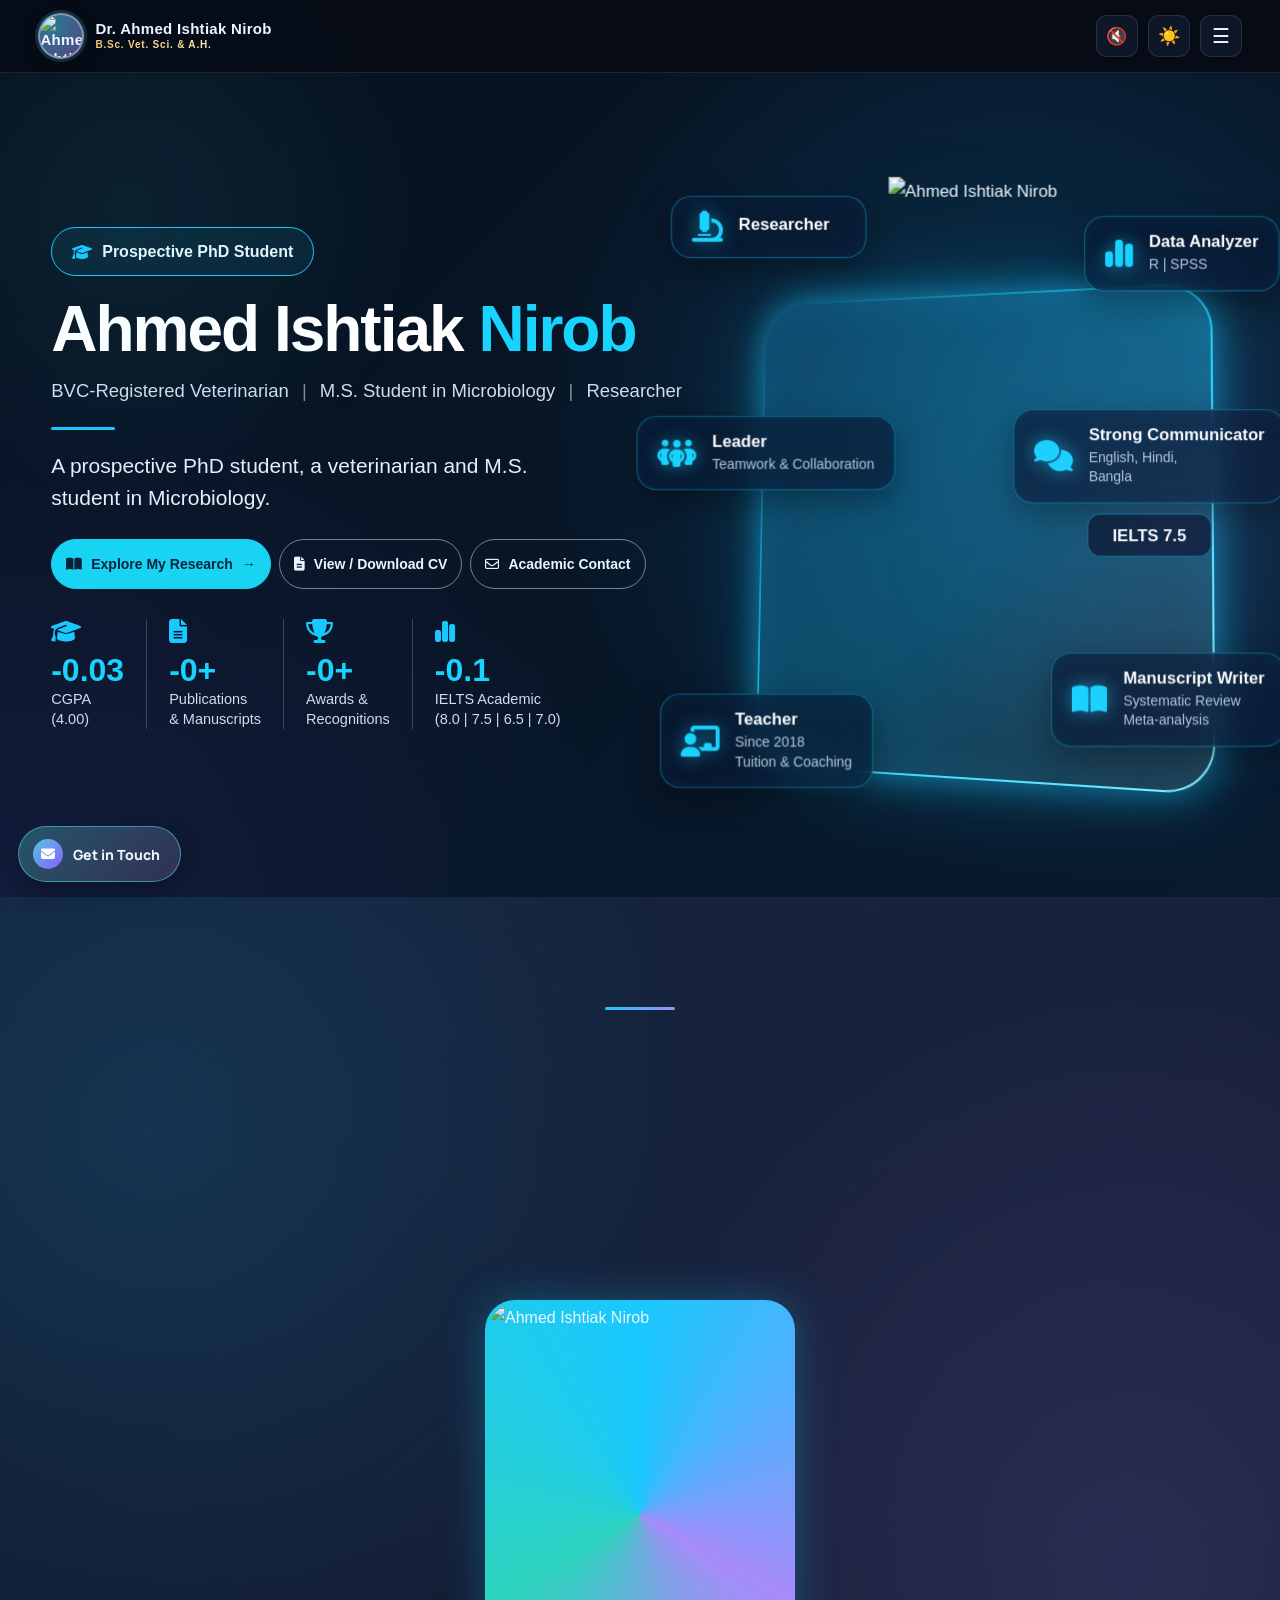
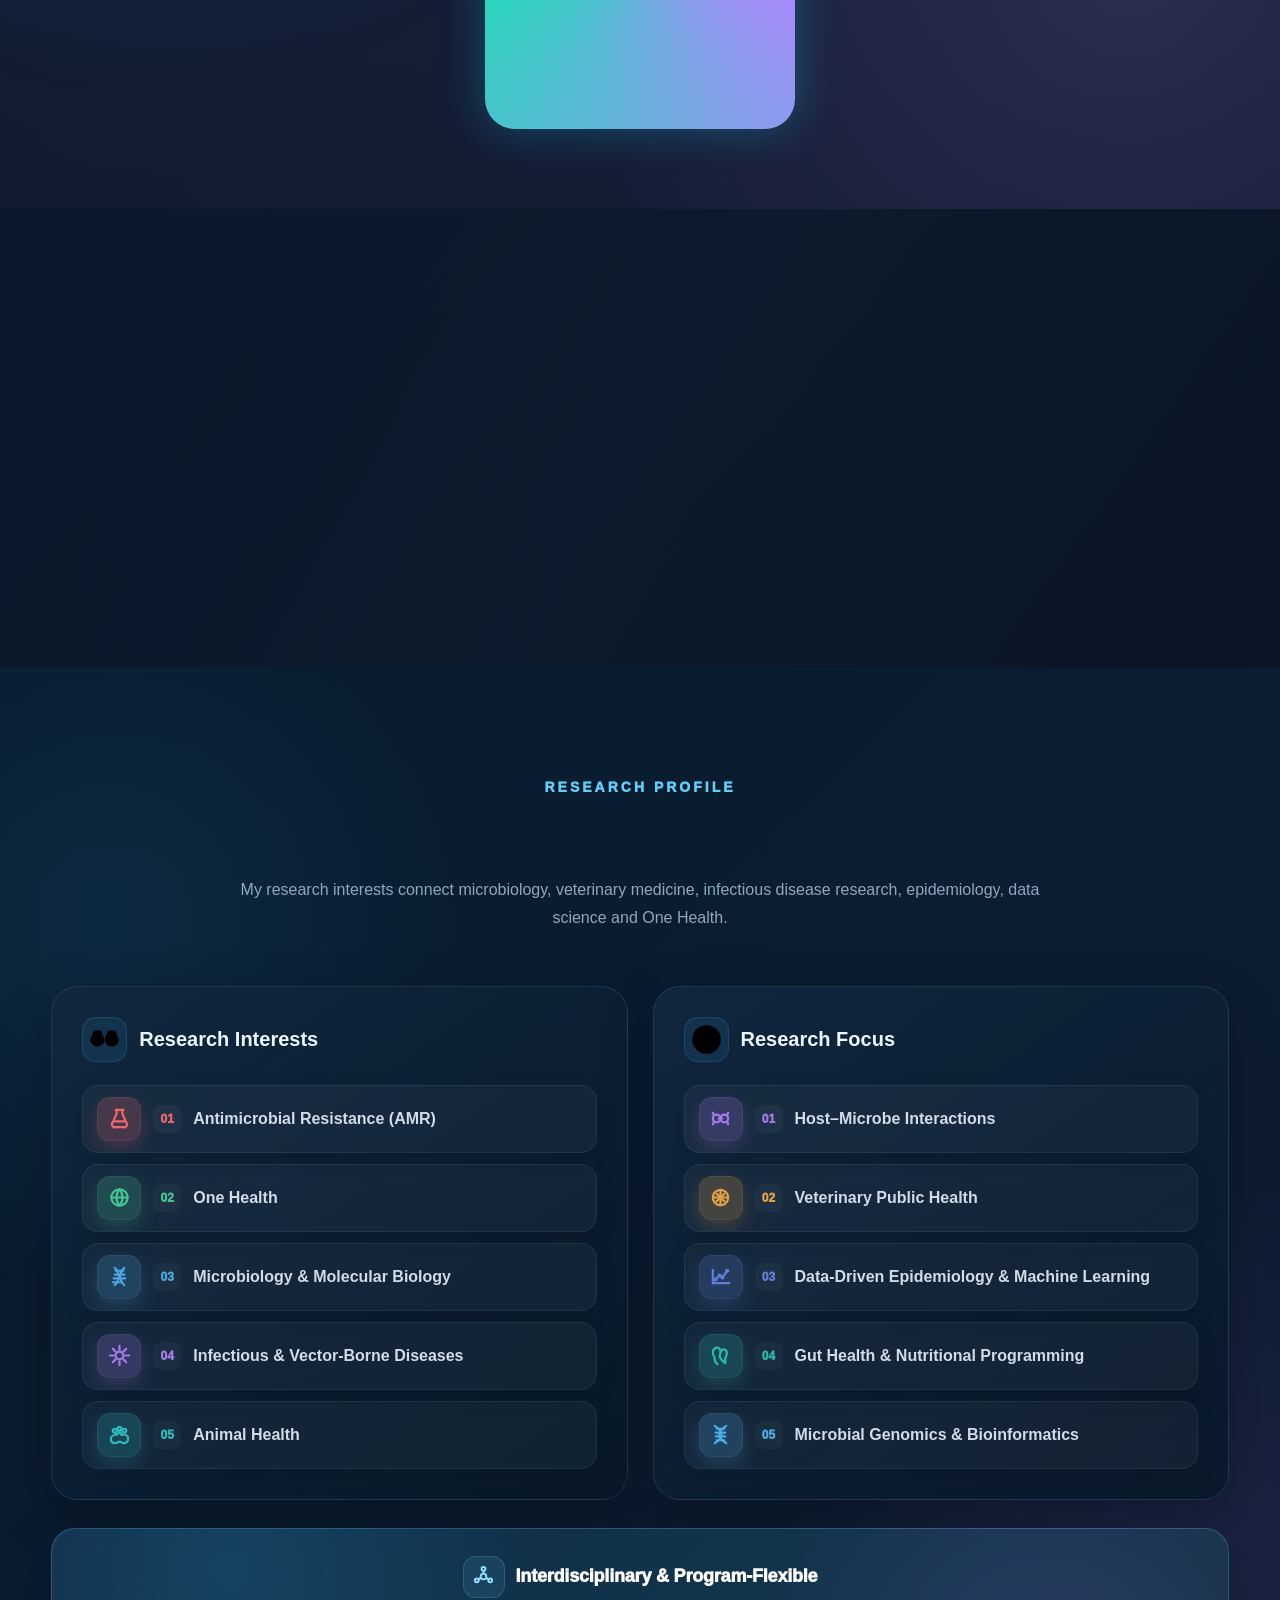
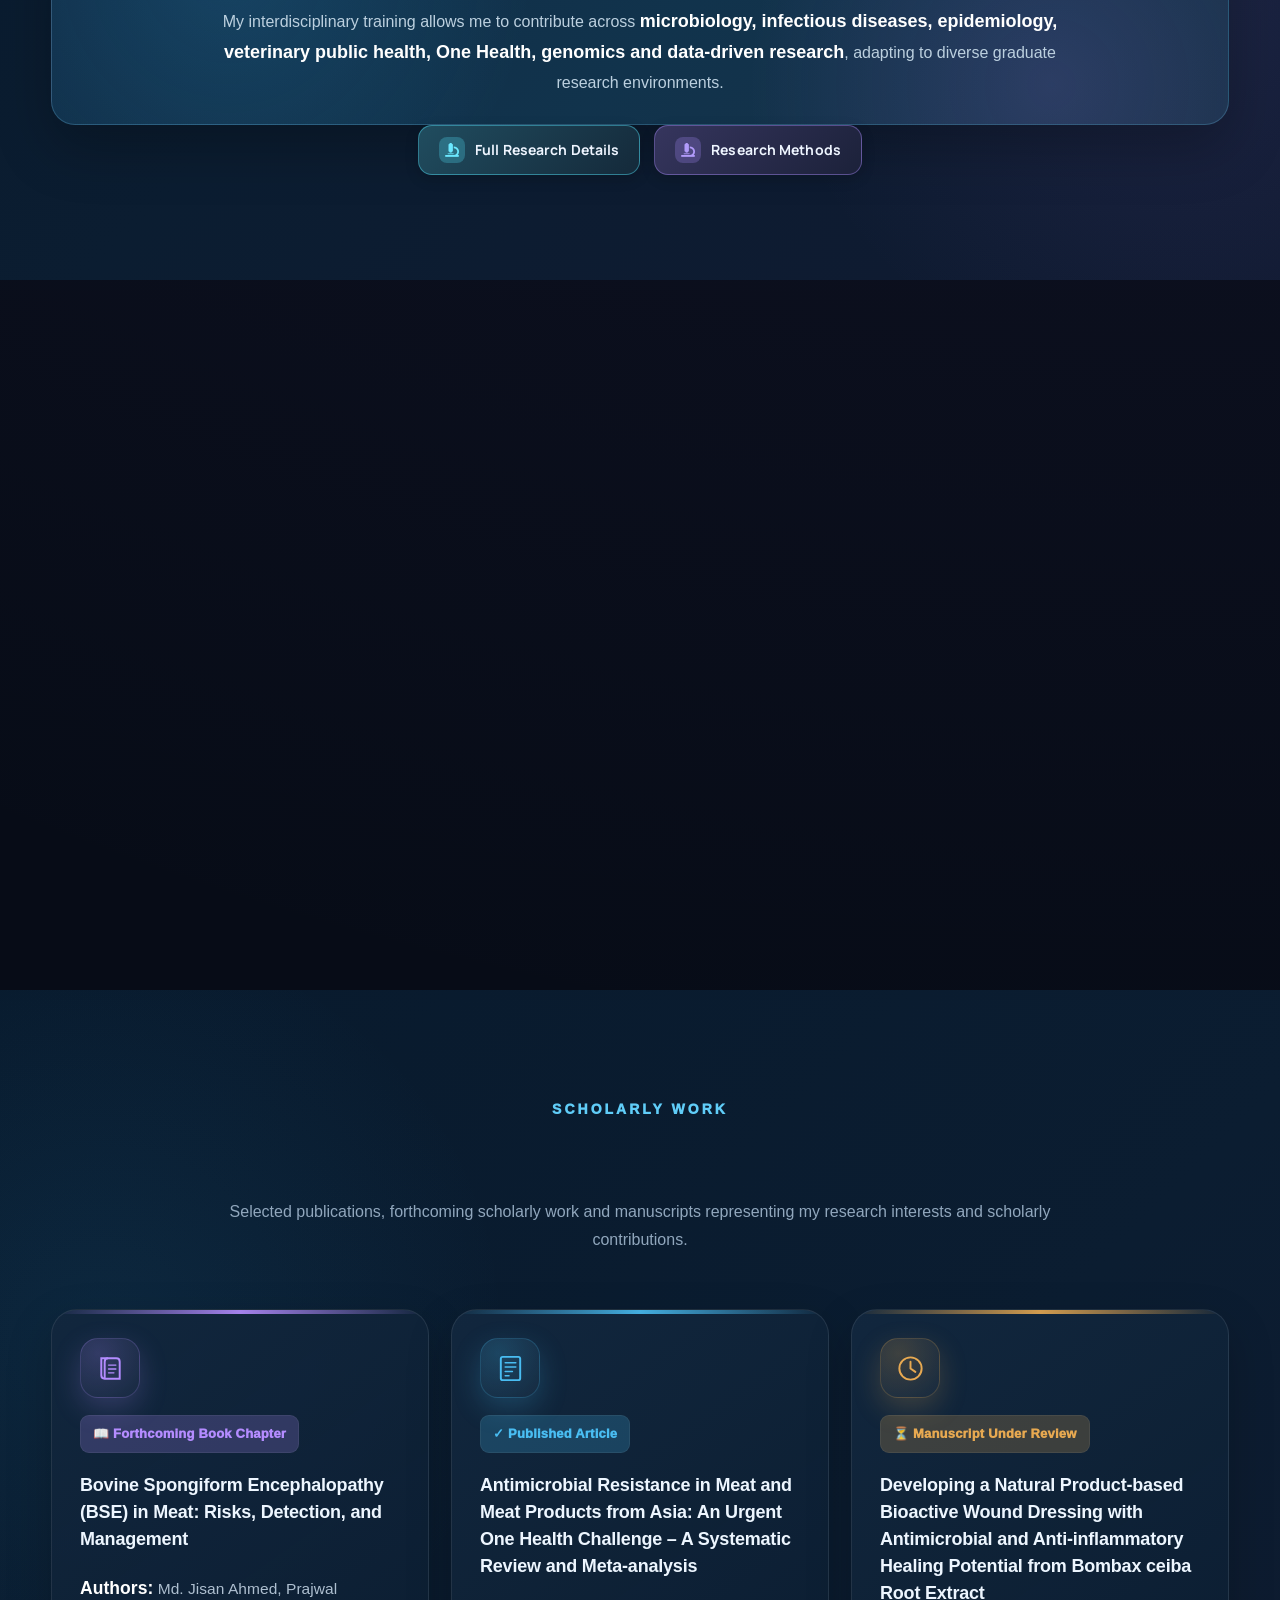
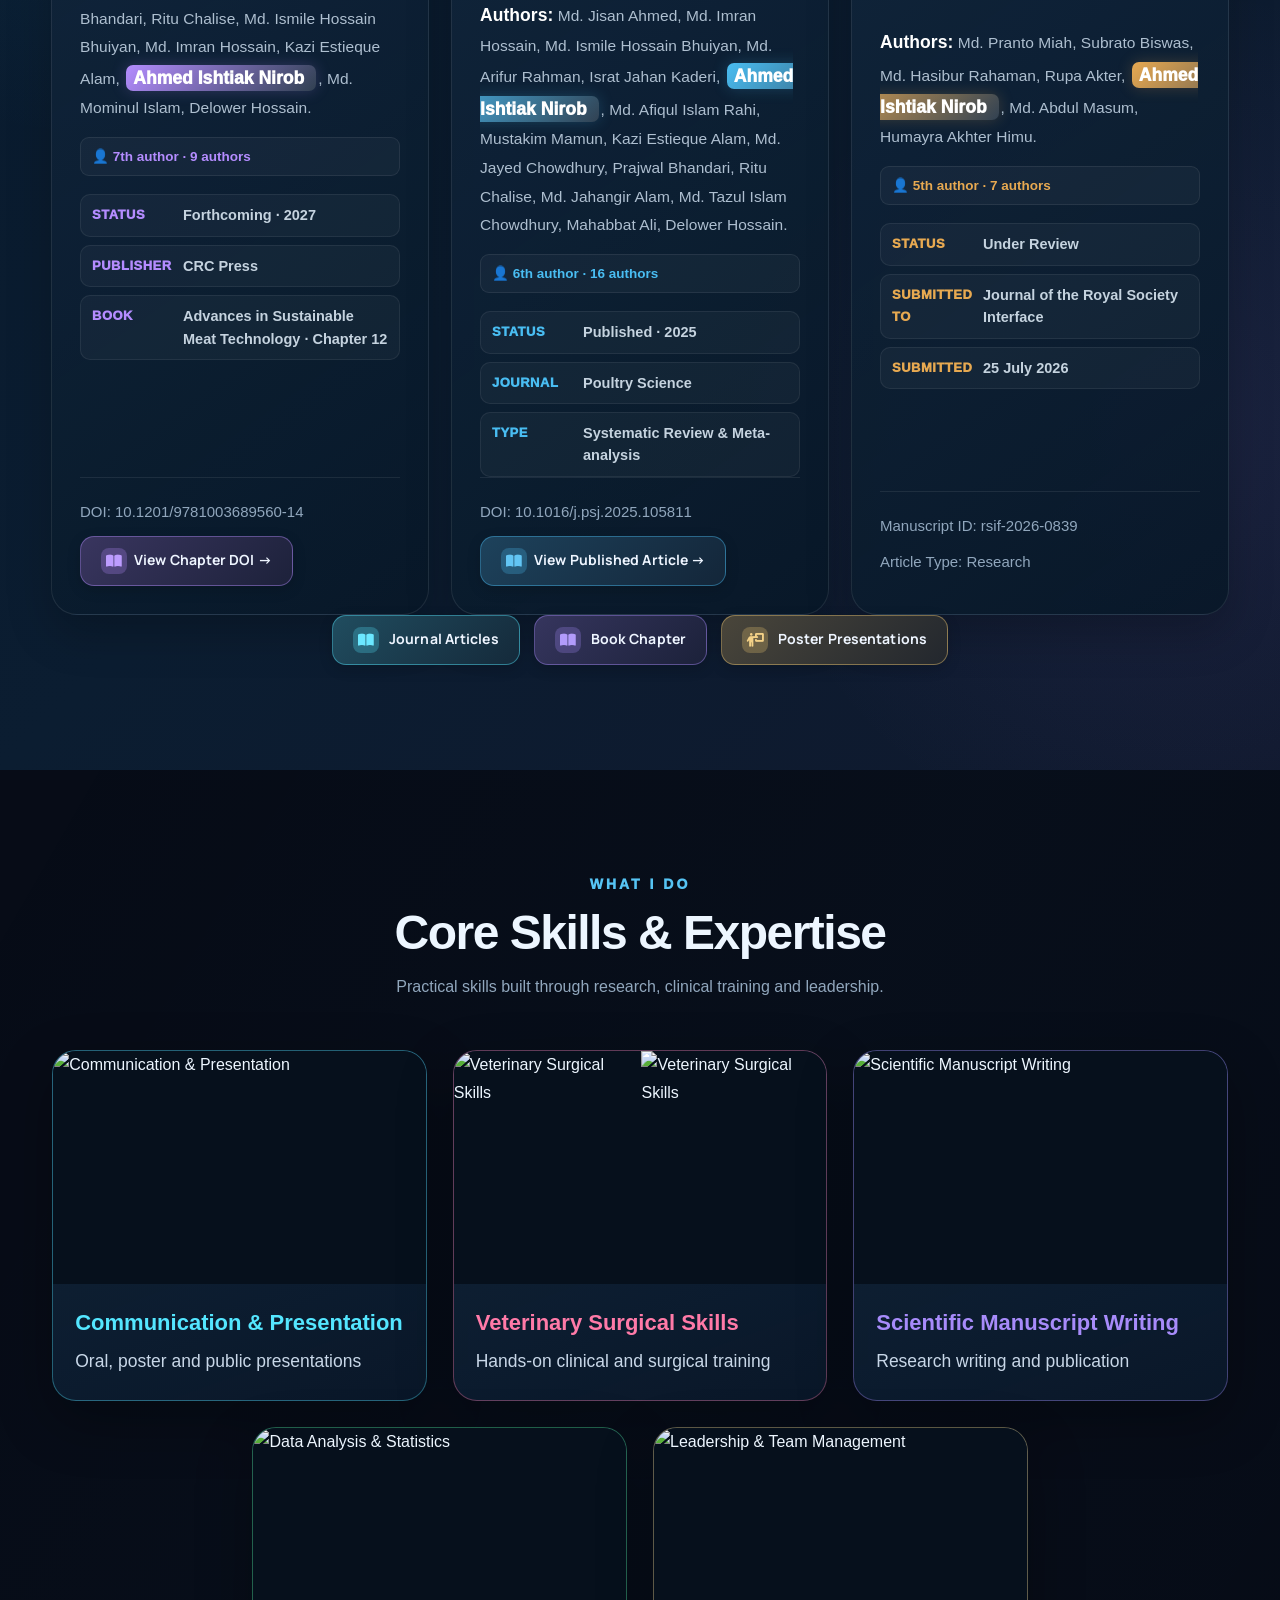
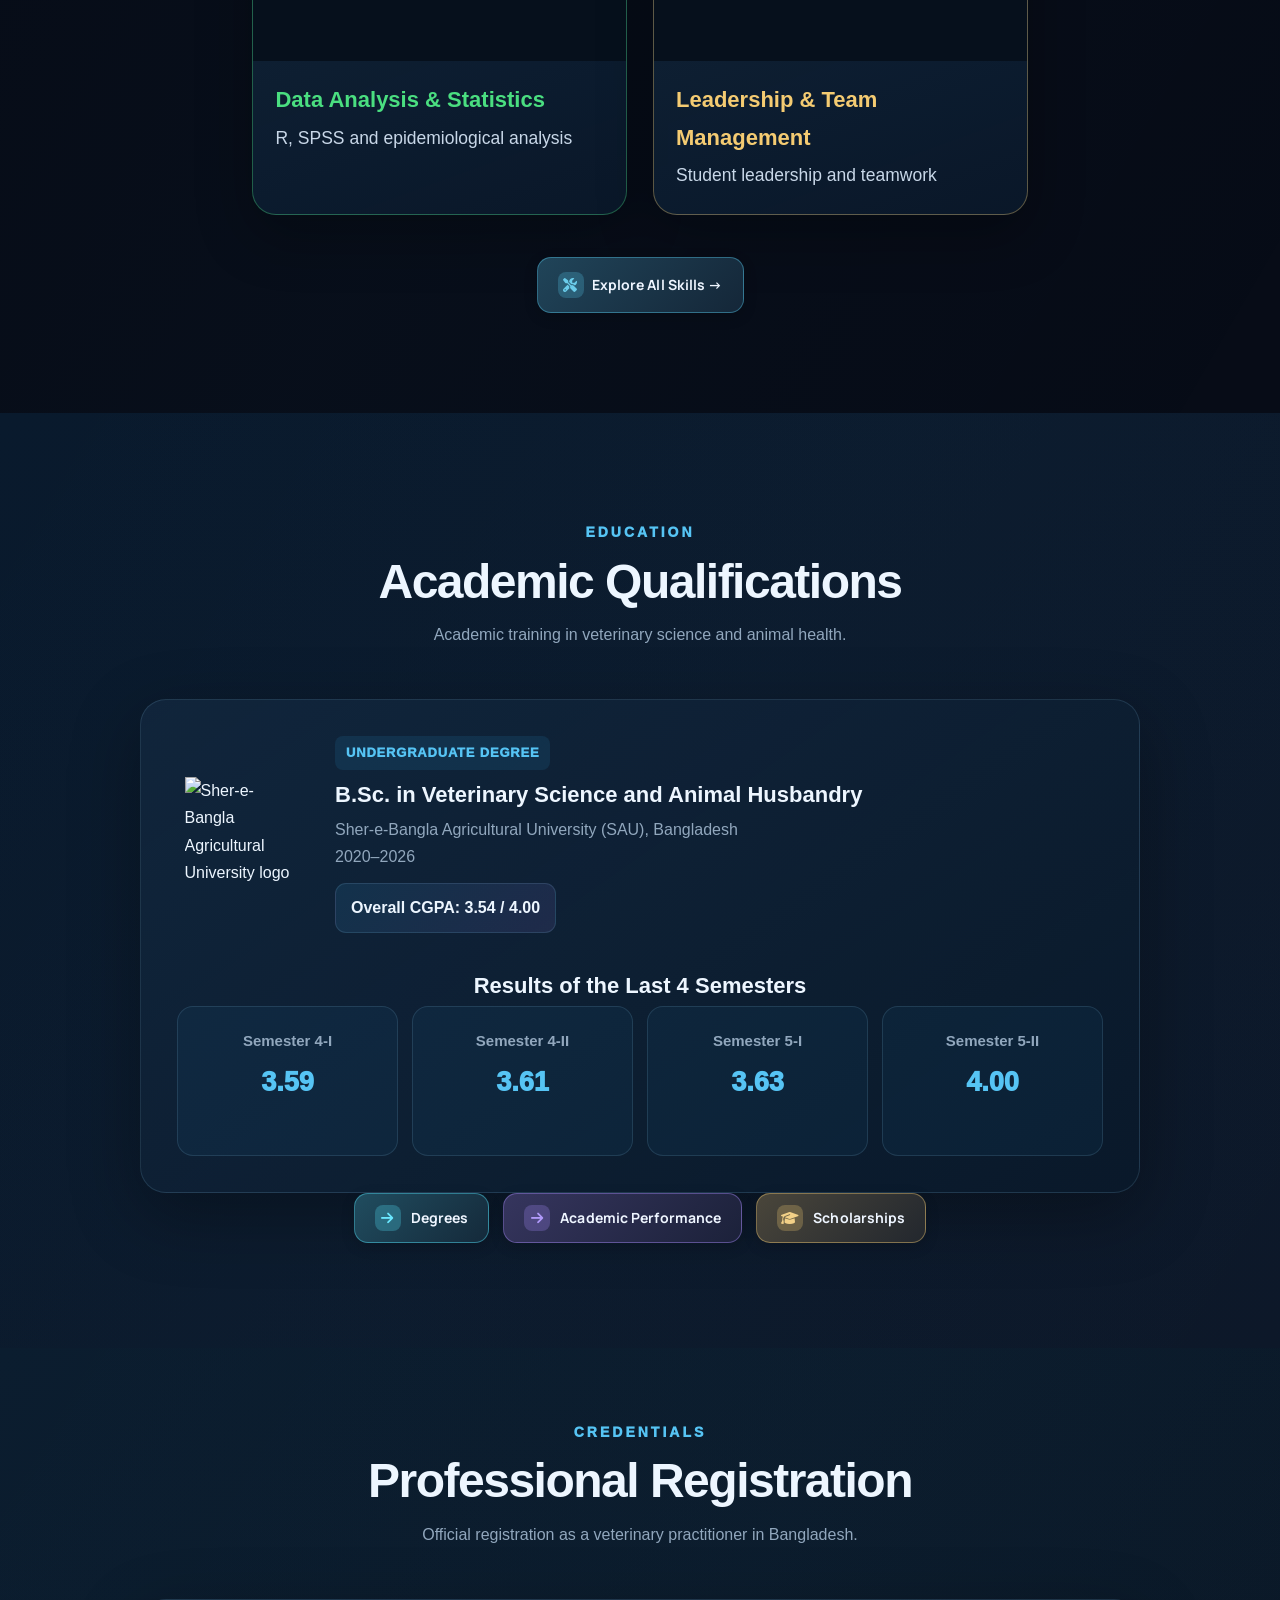
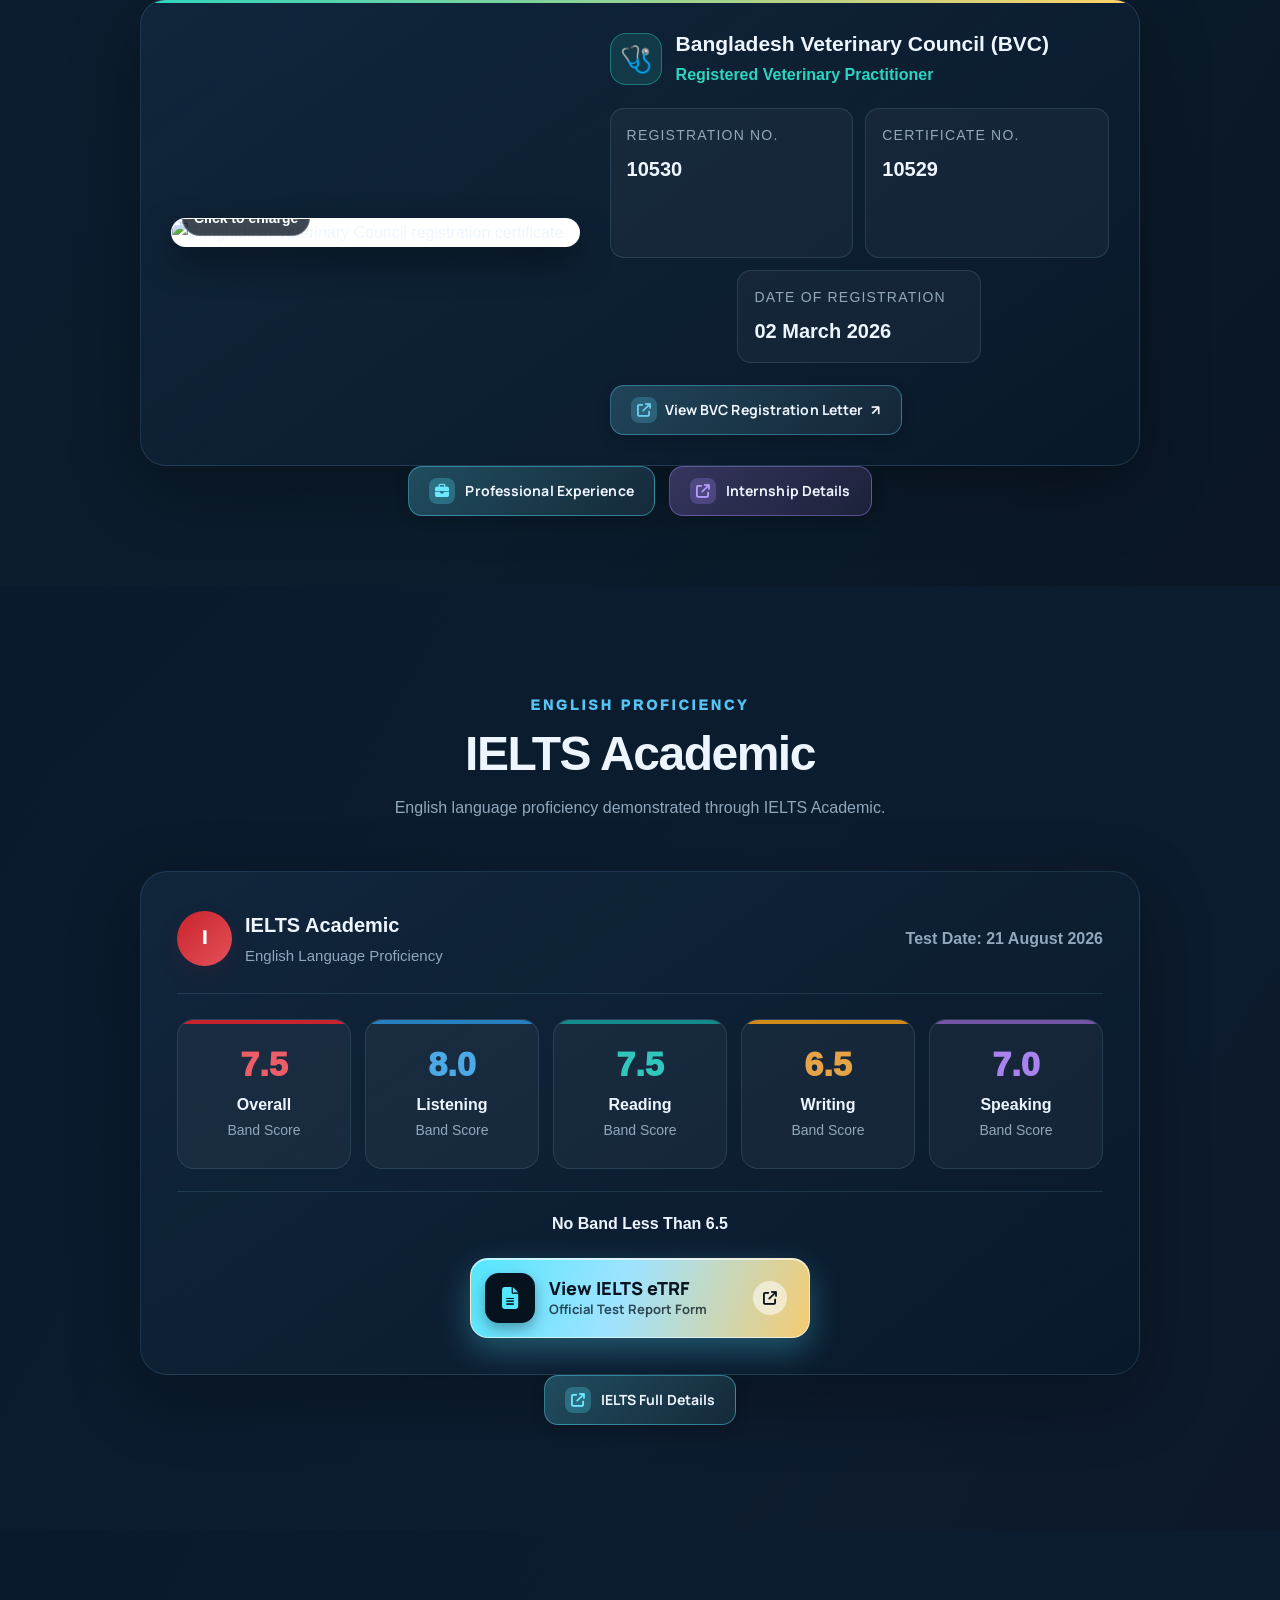
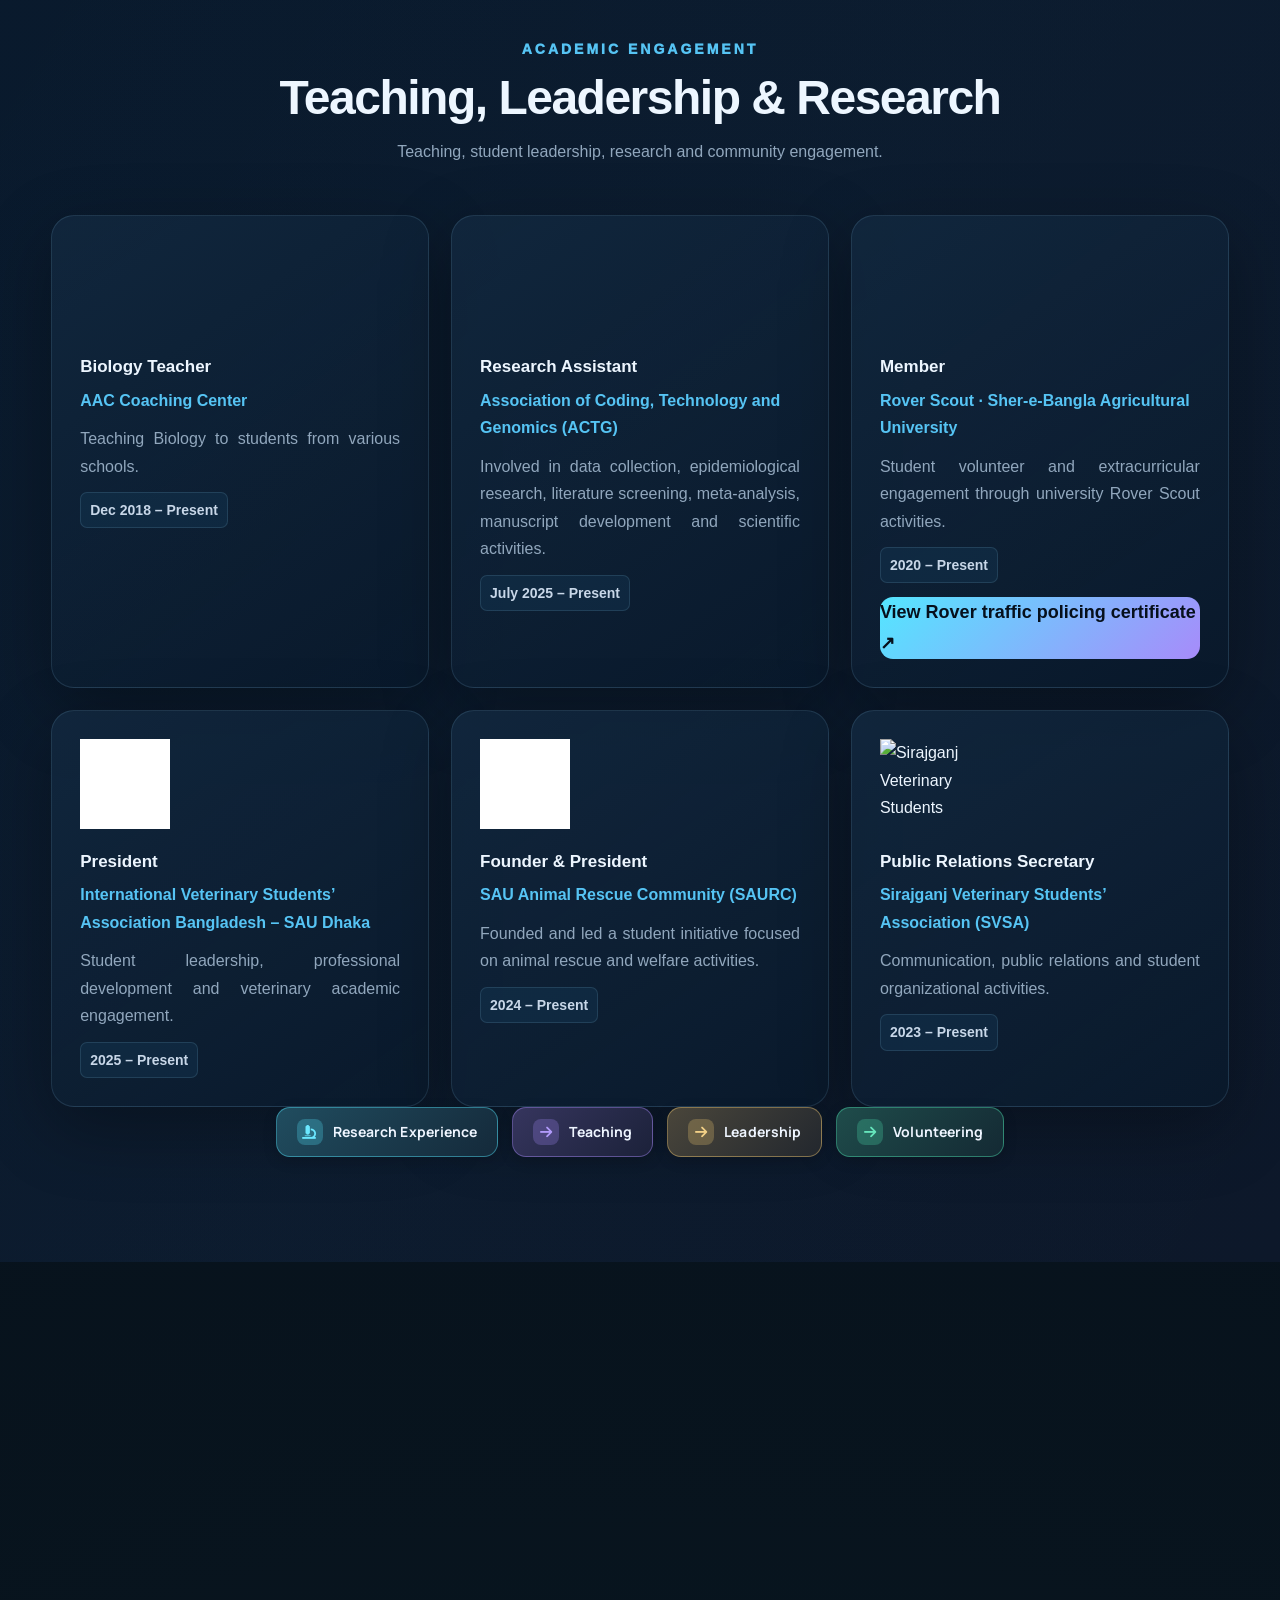
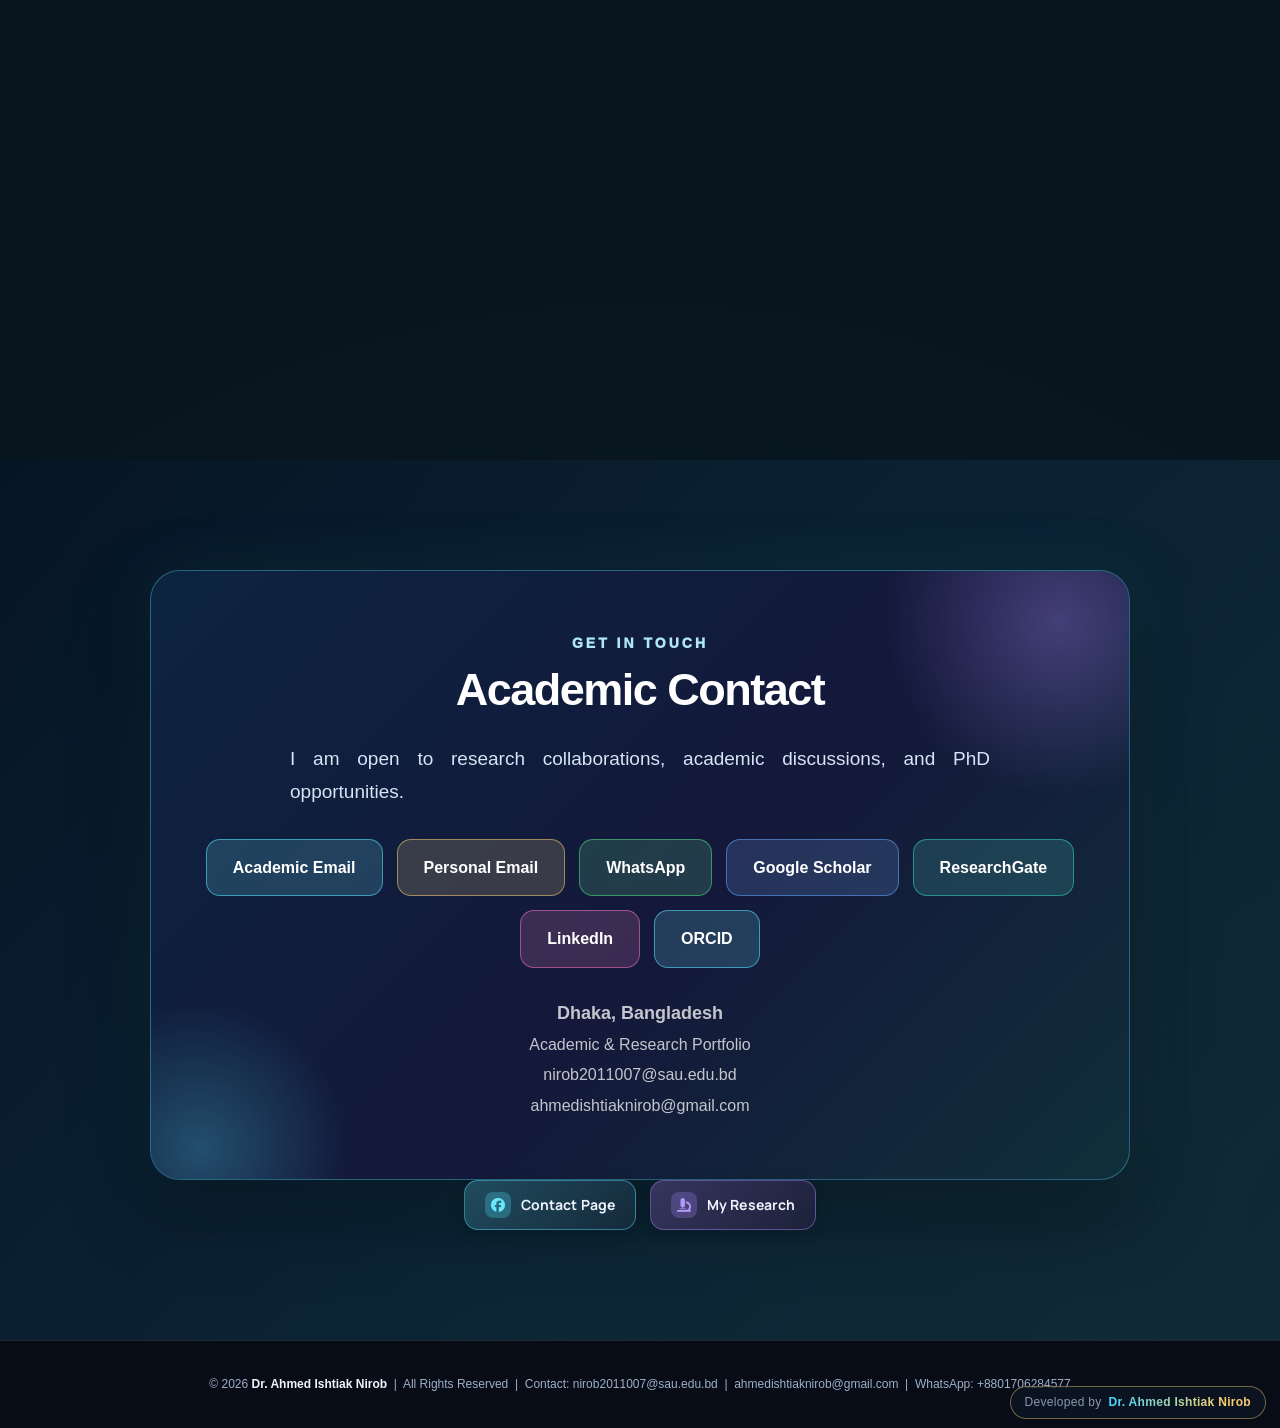
==== commit 9c20ead6: "Update index.html" ====
--- a/index.html
+++ b/index.html
@@ -10868,8 +10868,8 @@
 .v8stats{display:grid;grid-template-columns:repeat(auto-fit,minmax(200px,1fr));gap:18px;margin:30px 0}
 .v8s{--c:#54e6ff;all:unset;box-sizing:border-box;cursor:pointer;position:relative;overflow:hidden;display:grid;grid-template-columns:auto 1fr;grid-template-areas:"i b" "i s" "i m";column-gap:16px;align-items:center;padding:22px 20px;border-radius:24px;
  background:linear-gradient(150deg,color-mix(in srgb,var(--c) 24%,var(--site-surface,#0e1727)),color-mix(in srgb,var(--c) 6%,var(--site-surface,#0e1727)));border:1.5px solid color-mix(in srgb,var(--c) 55%,transparent);
- animation:v8Pop .6s both,v8Glow 4.5s ease-in-out infinite;transition:transform .3s cubic-bezier(.2,.9,.3,1.4)}
-.v8s:nth-child(2){animation-delay:.08s,.5s}.v8s:nth-child(3){animation-delay:.16s,1s}.v8s:nth-child(4){animation-delay:.24s,1.5s}.v8s:nth-child(5){animation-delay:.32s,2s}.v8s:nth-child(6){animation-delay:.4s,2.5s}
+ animation:v8Pop .35s both,v8Glow 4.5s ease-in-out infinite;transition:transform .3s cubic-bezier(.2,.9,.3,1.4)}
+.v8s:nth-child(2){animation-delay:.04s,.5s}.v8s:nth-child(3){animation-delay:.08s,1s}.v8s:nth-child(4){animation-delay:.12s,1.5s}.v8s:nth-child(5){animation-delay:.16s,2s}.v8s:nth-child(6){animation-delay:.2s,2.5s}
 .v8s:hover{transform:translateY(-8px) scale(1.04)}.v8s:active{transform:scale(.96)}
 .v8s i{grid-area:i;width:58px;height:58px;border-radius:18px;display:grid;place-items:center;font-size:26px;color:#fff;background:linear-gradient(135deg,var(--c),color-mix(in srgb,var(--c) 40%,#6a3df0));box-shadow:0 8px 20px color-mix(in srgb,var(--c) 45%,transparent);animation:v8Float 3.6s ease-in-out infinite}
 .v8s b{grid-area:b;font:800 36px/1.05 Manrope,sans-serif;color:var(--c);letter-spacing:-1px}
@@ -10912,14 +10912,14 @@
 /* ===== V8: research metrics animation ===== */
 #pubMetrics .rm-bar u{transform-origin:bottom;background:linear-gradient(180deg,var(--bc,#54e6ff),color-mix(in srgb,var(--bc,#54e6ff) 50%,#4a3df0))!important;box-shadow:0 8px 22px color-mix(in srgb,var(--bc,#54e6ff) 35%,transparent)!important}
 #pubMetrics .rm-bar:nth-child(1) u{--bc:#f4cb72}#pubMetrics .rm-bar:nth-child(2) u{--bc:#ff9a6b}#pubMetrics .rm-bar:nth-child(3) u{--bc:#ff6fae}#pubMetrics .rm-bar:nth-child(4) u{--bc:#b58cff}#pubMetrics .rm-bar:nth-child(5) u{--bc:#54e6ff}
-#pubMetrics .rm-card.go .rm-bar u{animation:v8Up 1.1s cubic-bezier(.2,.9,.2,1) both}
-#pubMetrics .rm-card.go .rm-bar:nth-child(2) u{animation-delay:.2s}#pubMetrics .rm-card.go .rm-bar:nth-child(3) u{animation-delay:.4s}#pubMetrics .rm-card.go .rm-bar:nth-child(4) u{animation-delay:.6s}
-#pubMetrics .rm-card.go .rm-bar s{animation:v8Pop .6s .9s both}
+#pubMetrics .rm-card.go .rm-bar u{animation:v8Up .6s cubic-bezier(.2,.9,.2,1) both}
+#pubMetrics .rm-card.go .rm-bar:nth-child(2) u{animation-delay:.08s}#pubMetrics .rm-card.go .rm-bar:nth-child(3) u{animation-delay:.16s}#pubMetrics .rm-card.go .rm-bar:nth-child(4) u{animation-delay:.24s}
+#pubMetrics .rm-card.go .rm-bar s{animation:v8Pop .35s .3s both}
 #pubMetrics .rm-bar:hover u,#pubMetrics .rm-bar.on u{filter:brightness(1.15);transform:scaleY(1.03)}
 #pubMetrics .rm-track{overflow:hidden;border-radius:12px}
 #pubMetrics .rm-track u{transform-origin:left;background:linear-gradient(90deg,#f4cb72,#ff9a6b,#ff6fae,#f4cb72)!important;background-size:250% 100%!important}
 #pubMetrics .rm-row:nth-child(2) .rm-track u{background:linear-gradient(90deg,#54e6ff,#4f8bff,#b58cff,#54e6ff)!important;background-size:250% 100%!important}
-#pubMetrics .rm-card.go .rm-track u{animation:v8Right 1.3s cubic-bezier(.2,.9,.2,1) .3s both,v8Flow 5s linear 1.6s infinite}
+#pubMetrics .rm-card.go .rm-track u{animation:v8Right .7s cubic-bezier(.2,.9,.2,1) .05s both,v8Flow 5s linear 1.6s infinite}
 #pubMetrics .rm-card.go .rm-pill{animation:v8Glow 3.5s ease-in-out 1s infinite}
 #pubMetrics .rm-row:nth-child(1) .rm-rl b{color:#f4cb72}#pubMetrics .rm-row:nth-child(2) .rm-rl b{color:#54e6ff}
 /* ===== V8: compact papers ===== */
@@ -11029,6 +11029,232 @@
 /* ===== V9: education bars and rings fill each time they come into view ===== */
 #page-education .bar:not(.fill) .b-t i{transition:none!important}
 #page-education .ring:not(.fill) .rg-fg{transition:none!important}
+
+/* ===== v10: requested upgrades ===== */
+#page-home .hero-grid{grid-template-columns:minmax(0,420px) 1fr;gap:56px}
+#page-home .hero-photo-wrap{perspective:1200px;padding:20px}
+#page-home .hero-photo-wrap::before,#page-home .hero-photo-wrap::after,#page-home.entering .hero-photo-wrap::after,#page-home.entering .hero-photo-wrap::before{display:none!important;content:none!important;animation:none!important}
+#page-home .hero-photo-wrap{animation:none!important}
+#page-home .v10-3d{position:relative;transform-style:preserve-3d;transform:rotateX(var(--rx,5deg)) rotateY(var(--ry,-12deg));transition:transform .25s ease-out;animation:v10Float 6.5s ease-in-out infinite}
+#page-home .hero-photo{width:420px!important;height:auto!important;max-width:100%;object-fit:contain!important;aspect-ratio:auto;border:0!important;border-radius:0!important;background:none!important;box-shadow:none!important;transform:translateZ(60px)!important;filter:drop-shadow(0 30px 28px rgba(0,0,0,.55)) drop-shadow(0 0 26px rgba(84,230,255,.22))}
+#page-home .hero-photo:hover{transform:translateZ(90px) scale(1.03)!important}
+@keyframes v10Float{0%,100%{translate:0 0}50%{translate:0 -14px}}
+@media(max-width:900px){#page-home .hero-grid{grid-template-columns:1fr;gap:46px}#page-home .hero-photo{width:min(340px,78vw)!important}#page-home .hero-buttons{flex-wrap:wrap!important}}
+/* skills section */
+#page-home .v10-skills{padding:100px 0!important}
+#page-home .v10-skgrid{display:flex;flex-wrap:wrap;justify-content:center;gap:26px}
+#page-home .v10-sk{--c:#54e6ff;flex:0 1 calc(33.333% - 18px);min-width:290px;display:flex;flex-direction:column;border-radius:24px;overflow:hidden;background:linear-gradient(160deg,rgba(20,40,63,.9),rgba(10,26,44,.85));border:1px solid color-mix(in srgb,var(--c) 35%,transparent);box-shadow:0 20px 55px rgba(0,0,0,.3);transition:transform .35s cubic-bezier(.2,.8,.2,1),box-shadow .35s,border-color .35s;position:relative}
+#page-home .v10-sk::after{content:"";position:absolute;inset:0;background:linear-gradient(115deg,transparent 35%,color-mix(in srgb,var(--c) 28%,transparent) 50%,transparent 65%);transform:translateX(-120%);transition:transform .8s;pointer-events:none}
+#page-home .v10-sk:hover{transform:translateY(-10px);border-color:var(--c);box-shadow:0 30px 70px rgba(0,0,0,.45),0 0 40px color-mix(in srgb,var(--c) 30%,transparent)}
+#page-home .v10-sk:hover::after{transform:translateX(120%)}
+#page-home .v10-skimg{display:grid;gap:3px;aspect-ratio:16/10;background:#06101c}
+#page-home .v10-skimg.n2{grid-template-columns:1fr 1fr}
+#page-home .v10-skimg img{width:100%;height:100%;object-fit:cover;transition:transform .6s}
+#page-home .v10-sk:hover .v10-skimg img{transform:scale(1.07)}
+#page-home .v10-sk h3{padding:20px 22px 4px;font-size:22px;font-weight:900;color:var(--c)}
+#page-home .v10-sk p{padding:0 22px 24px;font-size:16.5px;color:var(--text-soft)}
+#page-home .v10-skbtn{display:flex;justify-content:center;margin-top:42px}
+#page-home .v10-skbtn .btn{font-size:16px;min-height:56px;padding:14px 34px}
+/* engagement animation */
+#page-home .engagement-section .role-grid{perspective:1200px}
+#page-home .engagement-section .role-card{position:relative;overflow:hidden;transition:transform .4s cubic-bezier(.2,.8,.2,1),box-shadow .4s,border-color .4s}
+#page-home .engagement-section .role-card::before{content:"";position:absolute;inset:0;padding:2px;border-radius:inherit;background:conic-gradient(from var(--ang,0deg),transparent 0 70%,#54e6ff,#a78bfa,transparent);-webkit-mask:linear-gradient(#000 0 0) content-box,linear-gradient(#000 0 0);-webkit-mask-composite:xor;mask-composite:exclude;opacity:0;transition:opacity .4s;animation:v10Spin 4s linear infinite;pointer-events:none}
+#page-home .engagement-section .role-card:hover::before{opacity:1}
+#page-home .engagement-section .role-card:hover{transform:translateY(-12px) rotateX(3deg)}
+#page-home .engagement-section .role-logo{animation:v10Bob 5s ease-in-out infinite}
+#page-home .engagement-section .role-card:nth-child(even) .role-logo{animation-delay:-2.5s}
+@property --ang{syntax:"<angle>";inherits:false;initial-value:0deg}
+@keyframes v10Spin{to{--ang:360deg}}
+@keyframes v10Bob{0%,100%{transform:translateY(0)}50%{transform:translateY(-7px)}}
+/* academic contact */
+#page-home .contact-box{position:relative;overflow:hidden;background:linear-gradient(135deg,#0c2440,#14183a 55%,#102f3a)!important;background-size:200% 200%;animation:v10Grad 12s ease infinite;border:1px solid rgba(84,230,255,.35)!important;box-shadow:0 30px 80px rgba(0,0,0,.4),0 0 70px rgba(84,230,255,.08)!important}
+#page-home .contact-box::before{content:"";position:absolute;width:380px;height:380px;right:-120px;top:-140px;border-radius:50%;background:radial-gradient(circle,rgba(167,139,250,.32),transparent 65%);animation:v10Bob 7s ease-in-out infinite}
+#page-home .contact-box::after{content:"";position:absolute;width:320px;height:320px;left:-110px;bottom:-130px;border-radius:50%;background:radial-gradient(circle,rgba(84,230,255,.25),transparent 65%);animation:v10Bob 8s ease-in-out infinite reverse}
+#page-home .contact-box>*{position:relative;z-index:1}
+#page-home .contact-box>p{font-size:18px;color:#d6e4f5}
+#page-home .contact-links{display:flex!important;flex-wrap:wrap;justify-content:center;gap:14px}
+#page-home .contact-link{--c:#54e6ff;font-size:16px!important;padding:14px 26px!important;border-radius:14px!important;background:color-mix(in srgb,var(--c) 14%,rgba(255,255,255,.04))!important;border:1px solid color-mix(in srgb,var(--c) 55%,transparent)!important;color:#fff!important;transition:transform .3s cubic-bezier(.2,.9,.3,1.3),box-shadow .3s,background .3s!important}
+#page-home .contact-link:nth-child(6n+2){--c:#f4cb72}#page-home .contact-link:nth-child(6n+3){--c:#4ade80}#page-home .contact-link:nth-child(6n+4){--c:#60a5fa}#page-home .contact-link:nth-child(6n+5){--c:#2dd4bf}#page-home .contact-link:nth-child(6n+6){--c:#f472b6}
+#page-home .contact-link:hover{transform:translateY(-6px) scale(1.05)!important;background:var(--c)!important;color:#06101c!important;box-shadow:0 14px 34px color-mix(in srgb,var(--c) 45%,transparent)!important}
+@keyframes v10Grad{0%,100%{background-position:0 50%}50%{background-position:100% 50%}}
+
+/* education internship story */
+.v10-intern{margin-top:24px;padding:34px!important;box-sizing:border-box;border-radius:26px;background:linear-gradient(150deg,rgba(167,139,250,.14),rgba(84,230,255,.06));border:1px solid rgba(167,139,250,.38);box-shadow:0 24px 60px rgba(0,0,0,.25)}
+.v10-ihead{display:flex;align-items:center;gap:14px;margin-bottom:12px}.v10-ihead h3{margin:0;font-size:26px}
+.v10-iico{width:46px;height:46px;border-radius:14px;display:grid;place-items:center;font-size:20px;color:#06101c;background:linear-gradient(135deg,#a78bfa,#54e6ff)}
+.v10-intern>p{font-size:17.5px;line-height:1.85;margin:0 0 6px}
+.v10-hrow{display:flex;align-items:center;justify-content:space-between;gap:12px;flex-wrap:wrap;margin:26px 0 16px}.v10-hrow h4{margin:0;font-size:20px;display:flex;align-items:center;gap:10px}.v10-hrow h4 i{color:#a78bfa}
+.v10-count{padding:7px 15px;border-radius:30px;font-size:14px;font-weight:800;background:rgba(167,139,250,.2);border:1px solid rgba(167,139,250,.45)}
+.v10-chips{display:grid;grid-template-columns:repeat(auto-fill,minmax(290px,1fr));gap:12px}
+.v10-cen{display:flex;align-items:center;gap:14px;padding:14px 16px;min-height:74px;border-radius:16px;background:rgba(255,255,255,.045);border:1px solid rgba(167,139,250,.28);transition:transform .3s cubic-bezier(.2,.9,.3,1.2),background .3s,border-color .3s,box-shadow .3s}
+.v10-cen i{flex:none;width:40px;height:40px;border-radius:12px;display:grid;place-items:center;font-style:normal;font-weight:900;font-size:14px;color:#06101c;background:linear-gradient(135deg,#a78bfa,#54e6ff)}
+.v10-cen span{font-size:15.5px;font-weight:650;line-height:1.4}
+.v10-cen:hover{transform:translateY(-5px);background:rgba(167,139,250,.16);border-color:#a78bfa;box-shadow:0 14px 30px rgba(0,0,0,.3)}
+.v10-jumps{display:grid;grid-template-columns:repeat(auto-fit,minmax(300px,1fr));gap:16px;margin-top:28px}
+.v10-jb{display:flex;align-items:center;gap:16px;padding:18px 20px;border-radius:18px;text-decoration:none;color:#fff!important;background:linear-gradient(135deg,rgba(84,230,255,.2),rgba(84,230,255,.06));border:1px solid rgba(84,230,255,.5);transition:transform .3s cubic-bezier(.2,.9,.3,1.2),box-shadow .3s,background .3s}
+.v10-jb.intl{background:linear-gradient(135deg,rgba(167,139,250,.24),rgba(167,139,250,.07));border-color:rgba(167,139,250,.6)}
+.v10-jb .ic{flex:none;width:52px;height:52px;border-radius:15px;display:grid;place-items:center;font-size:22px;color:#06101c;background:linear-gradient(135deg,#54e6ff,#7dd3fc)}
+.v10-jb.intl .ic{background:linear-gradient(135deg,#a78bfa,#c4b5fd)}
+.v10-jb .tx{flex:1;display:flex;flex-direction:column;gap:2px}.v10-jb small{font-size:14px;opacity:.8}.v10-jb b{font-size:19px}
+.v10-jb .ar{width:38px;height:38px;border-radius:50%;display:grid;place-items:center;font-size:18px;font-weight:900;background:rgba(255,255,255,.14);transition:transform .3s,background .3s}
+.v10-jb:hover{transform:translateY(-5px);box-shadow:0 18px 40px rgba(84,230,255,.25)}.v10-jb:hover .ar{transform:translate(3px,-3px) rotate(8deg);background:#fff;color:#06101c}
+a.v10-link{display:inline-flex;align-items:center;gap:8px;margin-top:16px;padding:12px 20px;border-radius:13px;font-weight:800;font-size:16px;text-decoration:none;color:#06101c!important;background:linear-gradient(135deg,#54e6ff,#a78bfa);transition:transform .25s,box-shadow .25s}
+a.v10-link:hover{transform:translateY(-4px);box-shadow:0 14px 30px rgba(84,230,255,.3)}
+.v10-cert{margin:18px 0 0;max-width:560px}.v10-cert img{display:block;width:100%;height:auto;border-radius:14px;border:1px solid rgba(84,230,255,.4);box-shadow:0 16px 40px rgba(0,0,0,.35)}.v10-cert figcaption{margin-top:10px;font-size:16px;font-weight:800}
+/* hero buttons one line */
+@media(min-width:901px){#page-home .hero-buttons{flex-wrap:nowrap;gap:10px}#page-home .hero-buttons .btn{white-space:nowrap;padding:12px 16px;font-size:14px;flex:0 1 auto}}
+/* nav safety */
+.site-brand .brand-text{white-space:nowrap}
+@media(min-width:1321px) and (max-width:1500px){.site-links a{padding:10px 10px;font-size:13.5px}.site-brand{font-size:14px}}
+/* gallery: aligned, same shape, centred rows */
+.gl-grid{display:flex!important;flex-wrap:wrap;justify-content:center;gap:18px!important}
+.gl-item{box-sizing:border-box;flex:0 0 calc(25% - 14px);max-width:calc(25% - 14px);margin:0!important;border-radius:20px!important;border:1px solid rgba(84,230,255,.22)!important;background:linear-gradient(160deg,rgba(20,40,63,.9),rgba(10,26,44,.9))!important;transition:transform .35s cubic-bezier(.2,.8,.2,1),box-shadow .35s,border-color .35s}
+.gl-item img{aspect-ratio:4/3!important;height:auto!important;object-fit:cover!important;object-position:50% 25%!important}
+#gl-certs .gl-item img{object-fit:contain!important;background:#0a1626!important;padding:8px!important}
+.gl-item figcaption{height:calc(2.8em + 22px)!important;display:flex;align-items:center;justify-content:center;text-align:center;font-size:14.5px!important;font-weight:700;padding:10px 12px!important;line-height:1.4!important}
+.gl-item:hover{transform:translateY(-8px)!important;border-color:#54e6ff!important;box-shadow:0 22px 50px rgba(0,0,0,.45),0 0 30px rgba(84,230,255,.2)!important}
+@media(max-width:1100px){.gl-item{flex-basis:calc(33.333% - 12px);max-width:calc(33.333% - 12px)}}
+@media(max-width:760px){.gl-item{flex-basis:calc(50% - 8px);max-width:calc(50% - 8px)}.gl-grid{gap:12px!important}.gl-item figcaption{font-size:12.5px!important}}
+
+/* ===== v11 hero ===== */
+#page-home .v11-hero{padding:56px 0 70px!important;min-height:calc(100vh - 76px);display:flex;align-items:center;background:radial-gradient(circle at 78% 40%,rgba(20,150,220,.2),transparent 42%),radial-gradient(circle at 0 100%,rgba(100,80,220,.12),transparent 40%),linear-gradient(135deg,#07111f,#081a2e)}
+#page-home .v11-hero::before{display:none}
+#page-home .v11-grid{display:grid;grid-template-columns:minmax(0,1.14fr) minmax(0,.9fr);gap:16px;align-items:center}
+#page-home .v11-badge{display:inline-flex;align-items:center;gap:10px;padding:10px 20px;border-radius:30px;font-size:16px;font-weight:700;color:#e8f6ff;border:1.5px solid #19c8ff;background:rgba(25,200,255,.08)}
+#page-home .v11-badge i{color:#19c8ff}
+#page-home .v11-text h1{margin:20px 0 12px;font-size:clamp(40px,5vw,70px);line-height:1.04;letter-spacing:-2px;color:#fff;font-weight:900}
+#page-home .v11-text h1 em{font-style:normal;color:#19d3ff}
+#page-home .v11-sub{font-size:17.5px;color:#cfdcec;margin:0;font-weight:500}#page-home .v11-sub s{text-decoration:none;margin:0 8px;opacity:.6}
+#page-home .v11-bar{display:block;width:64px;height:3px;border-radius:3px;background:#19c8ff;margin:20px 0}
+#page-home .v11-intro{font-size:21px;line-height:1.55;color:#e4effa;max-width:520px;margin:0 0 24px}
+#page-home .v11-btns{display:flex;flex-wrap:nowrap;gap:8px;margin-bottom:30px}
+#page-home .v11-btn{display:inline-flex;align-items:center;gap:9px;padding:12px 14px;border-radius:30px;font-size:14px;font-weight:700;white-space:nowrap;color:#e8f6ff;border:1.5px solid rgba(255,255,255,.45);transition:transform .25s,background .25s,box-shadow .25s,border-color .25s}
+#page-home .v11-btn.p{background:#19d3f3;border-color:#19d3f3;color:#05243a}
+#page-home .v11-btn:hover{transform:translateY(-4px);border-color:#19d3f3;box-shadow:0 12px 28px rgba(25,200,255,.25)}#page-home .v11-btn.p:hover{background:#4de3ff}
+#page-home .v11-stats{display:grid;grid-template-columns:repeat(4,auto);justify-content:start}
+#page-home .v11-st{display:flex;flex-direction:column;gap:2px;padding:0 22px;border-left:1px solid rgba(255,255,255,.2)}#page-home .v11-st:first-child{padding-left:0;border-left:0}
+#page-home .v11-st i{font-size:24px;color:#19c8ff;margin-bottom:8px}#page-home .v11-st b{font-size:32px;line-height:1.1;color:#19d3ff;font-weight:800;font-variant-numeric:tabular-nums}#page-home .v11-st span{font-size:14.5px;line-height:1.35;color:#cfdcec}
+#page-home .v11-stage{position:relative;perspective:1300px;height:min(620px,74vh);min-height:500px}
+#page-home .v11-tilt{position:absolute;inset:0;transform-style:preserve-3d;transform:rotateX(var(--rx,0deg)) rotateY(var(--ry,0deg));transition:transform .3s ease-out}
+#page-home .v11-pic{position:absolute;inset:0;transform-style:preserve-3d}
+#page-home .v11-frame{position:absolute;left:20%;right:20%;top:15%;bottom:0;border-radius:40px;border:2px solid #19c8ff;background:linear-gradient(165deg,rgba(25,140,200,.32),rgba(8,22,42,.75));box-shadow:0 0 46px rgba(25,200,255,.38),inset 0 0 56px rgba(25,200,255,.14)}
+#page-home .v11-photo{position:absolute;left:50%;bottom:0;height:90%;width:auto;max-width:none;transform:translateX(-50%) translateZ(70px);filter:drop-shadow(0 26px 30px rgba(0,0,0,.5));pointer-events:none}
+#page-home .v11-chips{display:contents}
+#page-home .v11-chip{position:absolute;width:128px;display:flex;flex-direction:column;align-items:center;text-align:center;gap:6px;padding:10px 8px;border-radius:14px;background:rgba(9,28,52,.85);border:1px solid rgba(25,200,255,.4);box-shadow:0 10px 26px rgba(0,0,0,.35);transform:translateZ(40px)}
+#page-home .v11-chip i{font-size:19px;color:#19d3ff}#page-home .v11-chip b{display:block;font-size:13px;line-height:1.25;color:#fff}#page-home .v11-chip span{display:block;font-size:11px;line-height:1.35;color:#b9cade;margin-top:2px}
+#page-home .v11-chip em{display:inline-block;margin-top:5px;padding:2px 9px;border-radius:7px;font-style:normal;font-size:11px;font-weight:800;color:#fff;background:rgba(25,200,255,.18);border:1px solid rgba(25,200,255,.4)}
+#page-home .v11-chip.c1{left:0;top:2%}#page-home .v11-chip.c2{right:0;top:2%}#page-home .v11-chip.c3{left:0;top:38%}#page-home .v11-chip.c4{right:0;top:38%}#page-home .v11-chip.c5{left:0;bottom:3%}#page-home .v11-chip.c6{right:0;bottom:3%}
+/* about */
+#page-home .v11-about{padding:20px 0 80px!important;overflow:hidden}
+#page-home .v11-about::before{content:"";position:absolute;inset:-10% -5%;background:radial-gradient(circle at 15% 30%,rgba(25,200,255,.12),transparent 40%),radial-gradient(circle at 85% 70%,rgba(167,139,250,.14),transparent 42%);animation:v10Bob 12s ease-in-out infinite;pointer-events:none}
+#page-home .v11-abh{position:relative;text-align:center;margin-bottom:34px}
+#page-home .v11-abh h2{display:inline-block;margin:0;font-size:clamp(30px,4vw,44px);font-weight:900;letter-spacing:-1px;background:linear-gradient(90deg,#fff,#7ce8ff,#c4b5fd,#fff);background-size:250% 100%;-webkit-background-clip:text;background-clip:text;color:transparent;animation:siteShine 7s linear infinite}
+#page-home .v11-abh span{display:block;width:70px;height:3px;border-radius:3px;margin:14px auto 0;background:linear-gradient(90deg,#19c8ff,#a78bfa)}
+#page-home .v11-abt{position:relative;display:grid;grid-template-columns:minmax(0,1fr) minmax(240px,320px) minmax(0,1fr);gap:24px;align-items:center;max-width:1180px;margin:auto}
+#page-home .v11-ap{--c:#19c8ff;position:relative;padding:26px 26px 22px;border-radius:24px;background:linear-gradient(155deg,rgba(18,38,62,.92),rgba(9,24,42,.88));border:1px solid color-mix(in srgb,var(--c) 35%,transparent);box-shadow:0 20px 50px rgba(0,0,0,.3);overflow:hidden;transition:transform .35s cubic-bezier(.2,.8,.2,1),box-shadow .35s,border-color .35s}
+#page-home .v11-ap::before{content:"";position:absolute;left:0;right:0;top:0;height:3px;background:linear-gradient(90deg,var(--c),transparent)}
+#page-home .v11-ap.left{--c:#a78bfa}#page-home .v11-ap.right{--c:#2dd4bf}
+#page-home .v11-ap:hover{transform:translateY(-6px);border-color:var(--c);box-shadow:0 26px 60px rgba(0,0,0,.4),0 0 34px color-mix(in srgb,var(--c) 25%,transparent)}
+#page-home .v11-ap.top{grid-column:1/-1}
+#page-home .v11-ah{display:flex;align-items:center;gap:12px;margin-bottom:12px}
+#page-home .v11-ah i{width:40px;height:40px;border-radius:12px;display:grid;place-items:center;font-size:17px;color:#06101c;background:linear-gradient(135deg,var(--c),color-mix(in srgb,var(--c) 45%,#fff))}
+#page-home .v11-ah h3{margin:0;font-size:20px;color:#fff}
+#page-home .v11-ap p{margin:0;font-size:16.5px;line-height:1.8;color:#d6e4f5;text-align:left!important}
+#page-home .v11-ap strong{color:#fff}
+#page-home .v11-apic{grid-row:2;grid-column:2;display:flex;justify-content:center}
+#page-home .v11-ap.left{grid-row:2;grid-column:1}#page-home .v11-ap.right{grid-row:2;grid-column:3}
+#page-home .v11-aboutpic{width:100%;padding:4px;border-radius:30px;background:conic-gradient(from var(--ang),#19c8ff,#a78bfa,#2dd4bf,#19c8ff);animation:v10Spin 7s linear infinite;box-shadow:0 0 44px rgba(25,200,255,.28)}
+#page-home .v11-aboutpic img{display:block;width:100%;aspect-ratio:4/5;object-fit:cover;object-position:50% 20%;border-radius:26px}
+@media(max-width:1000px){#page-home .v11-abt{grid-template-columns:1fr;gap:18px}#page-home .v11-ap.top,#page-home .v11-ap.left,#page-home .v11-ap.right,#page-home .v11-apic{grid-column:1;grid-row:auto}#page-home .v11-ap.top{order:1}#page-home .v11-apic{order:2}#page-home .v11-ap.left{order:3}#page-home .v11-ap.right{order:4}#page-home .v11-aboutpic{max-width:260px}}
+/* tablet / phone */
+@media(max-width:1250px){#page-home .v11-btns{flex-wrap:wrap}}
+@media(max-width:900px){
+#page-home .v11-grid{grid-template-columns:1fr;gap:26px}
+#page-home .v11-hero{padding:34px 0 50px!important;min-height:0}
+#page-home .v11-stage{order:-1;height:auto;min-height:0;perspective:900px}
+#page-home .v11-tilt{position:relative;inset:auto}
+#page-home .v11-pic{position:relative;inset:auto;height:340px;max-width:300px;margin:0 auto}
+#page-home .v11-chips{display:grid;grid-template-columns:1fr 1fr;gap:8px;margin-top:18px}
+#page-home .v11-chip{position:static!important;width:auto;flex-direction:row;text-align:left;transform:none;padding:9px 11px;gap:9px}
+#page-home .v11-text{text-align:left}
+#page-home .v11-stats{grid-template-columns:repeat(2,1fr);row-gap:22px}
+#page-home .v11-st:nth-child(3){padding-left:0;border-left:0}
+#page-home .v11-btn{font-size:14px;padding:12px 15px}
+}
+.gl-tabs{max-width:100%;box-sizing:border-box}
+#page-home .v11-abouttext p{text-align:left!important}
+/* hero: chips over body, mouse light, polish */
+#page-home .v11-chip{transform:translateZ(130px);background:rgba(8,26,48,.9);backdrop-filter:blur(6px)}
+#page-home .v11-chip i{width:32px;height:32px;display:grid;place-items:center;border-radius:10px;font-size:16px;background:rgba(25,200,255,.15)}
+#page-home .v11-chip b{font-size:13.5px}#page-home .v11-chip span{font-size:11.5px}
+#page-home .v11-frame{background:linear-gradient(165deg,rgba(30,150,210,.38),rgba(8,22,42,.8));box-shadow:0 0 50px rgba(25,200,255,.4),inset 0 0 0 6px rgba(8,22,42,.55),inset 0 0 60px rgba(25,200,255,.16);overflow:hidden}
+#page-home .v11-frame::after{content:"";position:absolute;inset:0;border-radius:inherit;background:radial-gradient(240px circle at var(--mx,50%) var(--my,40%),rgba(150,238,255,.4),transparent 62%);opacity:0;transition:opacity .35s}
+#page-home .v11-stage:hover .v11-frame::after{opacity:1}
+#page-home .v11-stage:hover .v11-frame{border-color:#7ce8ff;box-shadow:0 0 70px rgba(25,200,255,.55),inset 0 0 0 6px rgba(8,22,42,.55),inset 0 0 60px rgba(25,200,255,.2)}
+#page-home .v11-stage:hover .v11-photo{filter:drop-shadow(0 26px 30px rgba(0,0,0,.5)) drop-shadow(0 0 20px rgba(120,230,255,.35))}
+#page-home .v11-stage::before{content:"";position:absolute;inset:-6%;background:radial-gradient(320px circle at var(--sx,50%) var(--sy,50%),rgba(25,200,255,.16),transparent 65%);opacity:0;transition:opacity .35s;pointer-events:none}
+#page-home .v11-stage:hover::before{opacity:1}
+@media(max-width:900px){#page-home .v11-chip{transform:none}}
+.v10-tpics{display:grid;grid-template-columns:repeat(auto-fit,minmax(150px,1fr));gap:12px;margin-top:18px}
+.v10-tpics .v10-cert{max-width:none;margin:0}.v10-tpics .v10-cert img{aspect-ratio:4/3;object-fit:cover}.v10-tpics .v10-cert figcaption{font-size:13.5px}
+#page-home .v11-ap.left,#page-home .v11-ap.right{align-self:stretch}
+/* ===== hero: neon panel + horizontal glass chips (reference style) ===== */
+@media(min-width:901px){
+#page-home .v11-frame{left:4%;right:4%;top:19%;bottom:1%;border-radius:48px;border:2px solid transparent;background:linear-gradient(160deg,rgba(14,60,100,.55),rgba(7,18,38,.82)) padding-box,linear-gradient(135deg,rgba(25,200,255,.25),#19d3ff 55%,#8df1ff) border-box;box-shadow:0 0 36px rgba(25,200,255,.55),0 0 90px rgba(25,200,255,.22),inset 0 0 50px rgba(25,200,255,.12);transform:perspective(1100px) rotateY(-8deg) rotateX(2deg);transform-origin:70% 50%}
+#page-home .v11-photo{height:96%}
+#page-home .v11-chip{width:auto;min-width:176px;flex-direction:row;align-items:center;text-align:left;gap:14px;padding:13px 18px;border-radius:18px;background:rgba(9,26,50,.72);border:1px solid rgba(25,200,255,.38);backdrop-filter:blur(10px);box-shadow:0 10px 30px rgba(0,0,0,.35),inset 0 0 18px rgba(25,200,255,.06)}
+#page-home .v11-chip i{width:auto;height:auto;background:none;border-radius:0;font-size:28px;color:#19d3ff;filter:drop-shadow(0 0 8px rgba(25,211,255,.55))}
+#page-home .v11-chip b{font-size:15px;font-weight:700}
+#page-home .v11-chip span{font-size:12.5px;line-height:1.4;color:#b9cade;margin-top:3px}
+#page-home .v11-chip em{position:absolute;left:50%;top:100%;transform:translate(-50%,10px);margin:0;padding:8px 22px;border-radius:12px;font-size:15px;font-weight:700;white-space:nowrap;background:rgba(9,26,50,.85);border:1px solid rgba(25,200,255,.4)}
+#page-home .v11-chip.c1{left:-3%;top:9%;right:auto}
+#page-home .v11-chip.c2{right:-4%;top:12%;left:auto}
+#page-home .v11-chip.c3{left:-9%;top:41%;right:auto}
+#page-home .v11-chip.c4{right:-5%;top:40%;left:auto}
+#page-home .v11-chip.c5{left:-5%;bottom:5%;top:auto;right:auto}
+#page-home .v11-chip.c6{right:-5%;bottom:11%;top:auto;left:auto}
+}
+/* find me online */
+#page-publications .profile-links{position:relative;overflow:hidden;padding:44px 38px!important;border-radius:32px!important;background:linear-gradient(135deg,rgba(14,28,48,.92),rgba(22,26,60,.88))!important;border:1px solid rgba(84,230,255,.3)!important;box-shadow:0 30px 80px rgba(0,0,0,.38)!important}
+#page-publications .profile-links::before{content:"";position:absolute;width:420px;height:420px;right:-140px;top:-190px;border-radius:50%;background:radial-gradient(circle,rgba(167,139,250,.28),transparent 65%);animation:v10Bob 9s ease-in-out infinite;pointer-events:none}
+#page-publications .profile-links::after{content:"";position:absolute;width:360px;height:360px;left:-120px;bottom:-190px;border-radius:50%;background:radial-gradient(circle,rgba(84,230,255,.22),transparent 65%);animation:v10Bob 11s ease-in-out infinite reverse;pointer-events:none}
+#page-publications .profile-links>*{position:relative;z-index:1}
+#page-publications .profile-links-head{display:flex!important;justify-content:center;align-items:center;gap:18px;margin-bottom:32px}
+#page-publications .profile-orbit{width:66px!important;height:66px!important;font-size:28px!important;display:grid;place-items:center;border-radius:20px;color:#54e6ff;background:rgba(84,230,255,.1);border:1px solid rgba(84,230,255,.45);box-shadow:0 0 30px rgba(84,230,255,.3);animation:v10Bob 4s ease-in-out infinite}
+#page-publications .profile-kicker{font-size:14px!important;letter-spacing:3px!important;color:#7ce8ff!important;margin-bottom:4px}
+#page-publications .profile-links h2{margin:0!important;font-size:clamp(32px,4.6vw,50px)!important;letter-spacing:-1px}
+#page-publications .profile-grid{display:grid!important;grid-template-columns:repeat(auto-fit,minmax(250px,1fr))!important;gap:20px!important}
+#page-publications .profile-card{--c:#54e6ff;position:relative;overflow:hidden;display:flex!important;align-items:center;gap:18px;min-height:124px;padding:24px 22px!important;border-radius:24px!important;text-decoration:none;color:#fff!important;border:1px solid color-mix(in srgb,var(--c) 50%,transparent)!important;background:linear-gradient(145deg,color-mix(in srgb,var(--c) 16%,#0c1a2e),#0a1424)!important;transition:transform .35s cubic-bezier(.2,.9,.3,1.2),box-shadow .35s,border-color .35s!important}
+#page-publications .profile-card.linkedin-profile{--c:#5b8cff}#page-publications .profile-card.researchgate-profile{--c:#2dd4bf}#page-publications .profile-card.orcid-profile{--c:#a3e635}
+#page-publications .profile-card::after{content:"";position:absolute;inset:0;background:linear-gradient(115deg,transparent 35%,color-mix(in srgb,var(--c) 30%,transparent) 50%,transparent 65%);transform:translateX(-120%);transition:transform .8s;pointer-events:none}
+#page-publications .profile-card:hover{transform:translateY(-9px)!important;border-color:var(--c)!important;box-shadow:0 26px 56px rgba(0,0,0,.45),0 0 40px color-mix(in srgb,var(--c) 32%,transparent)!important}
+#page-publications .profile-card:hover::after{transform:translateX(120%)}
+#page-publications .profile-icon{flex:none;width:66px!important;height:66px!important;border-radius:19px!important;display:grid;place-items:center;font-size:23px!important;font-weight:900;color:var(--c)!important;background:color-mix(in srgb,var(--c) 20%,#0b1626)!important;border:1px solid color-mix(in srgb,var(--c) 55%,transparent);transition:transform .35s}
+#page-publications .profile-card:hover .profile-icon{transform:rotate(-8deg) scale(1.1)}
+#page-publications .profile-copy{flex:1;min-width:0;display:flex;flex-direction:column;gap:5px}
+#page-publications .profile-copy strong{font-size:21px!important;color:#fff}
+#page-publications .profile-copy small{font-size:14.5px!important;line-height:1.4;color:#b9cade!important}
+#page-publications .profile-arrow{flex:none;width:44px;height:44px;border-radius:50%;display:grid;place-items:center;font-size:20px;color:var(--c);border:1px solid color-mix(in srgb,var(--c) 55%,transparent);transition:transform .35s,background .35s,color .35s}
+#page-publications .profile-card:hover .profile-arrow{transform:translate(3px,-3px) rotate(8deg);background:var(--c);color:#06101c}
+@media(max-width:600px){#page-publications .profile-links{padding:28px 18px!important}#page-publications .profile-links-head{flex-direction:column;text-align:center;gap:10px}}
+#page-publications .profile-grid{grid-template-columns:repeat(2,minmax(0,1fr))!important}
+#page-publications .profile-copy strong,#page-publications .profile-copy small{white-space:normal!important;overflow:visible!important;text-overflow:clip!important;display:block}
+@media(max-width:700px){#page-publications .profile-grid{grid-template-columns:1fr!important}}
+/* about alignment: equal-height side cards, pic fills the row */
+@media(min-width:1001px){
+#page-home .v11-abt{grid-template-columns:minmax(0,1fr) 310px minmax(0,1fr);align-items:stretch;gap:22px}
+#page-home .v11-ap.left,#page-home .v11-ap.right{align-self:stretch;display:flex;flex-direction:column}
+#page-home .v11-ap.left p,#page-home .v11-ap.right p{flex:1}
+#page-home .v11-apic{align-self:stretch;min-height:420px}
+#page-home .v11-aboutpic{display:flex;height:100%}
+#page-home .v11-aboutpic img{flex:1;min-width:0;height:auto;aspect-ratio:auto;object-position:50% 18%}
+}
+@media(max-width:1000px){#page-home .v11-aboutpic{max-width:280px;margin:0 auto}#page-home .v11-aboutpic img{aspect-ratio:4/5}}
+@media(min-width:1001px){
+#page-home .v11-apic{position:relative}
+#page-home .v11-aboutpic{position:absolute;inset:0;height:auto;display:block}
+#page-home .v11-aboutpic img{width:100%;height:100%;flex:none}
+}
 </style>
 </head>
 <body>
@@ -11036,7 +11262,7 @@
 <!-- ===== SHARED NAVBAR ===== -->
 <nav class="site-nav" aria-label="Main navigation">
  <div class="site-nav-inner">
-  <a class="site-brand" href="#home" data-route="home"><img class="brand-photo" src="https://lh3.googleusercontent.com/d/1I0svNjtbWrdDpVDNy-HgTJ2tmzymQ4Fq=w300" alt="Ahmed Ishtiak Nirob" width="46" height="46" referrerpolicy="no-referrer"><span class="brand-text">Ahmed Ishtiak Nirob<small>B.Sc. Vet. Sci. &amp; A.H.</small></span></a>
+  <a class="site-brand" href="#home" data-route="home"><img class="brand-photo" src="https://lh3.googleusercontent.com/d/1I0svNjtbWrdDpVDNy-HgTJ2tmzymQ4Fq=w300" alt="Ahmed Ishtiak Nirob" width="46" height="46" referrerpolicy="no-referrer"><span class="brand-text">Dr. Ahmed Ishtiak Nirob<small>B.Sc. Vet. Sci. &amp; A.H.</small></span></a>
   <div class="site-links" id="siteLinks"><span class="site-pill" aria-hidden="true"></span><a href="#home" data-route="home">Home</a><a href="#research" data-route="research">Research</a><a href="#publications" data-route="publications">Publications</a><a href="#education" data-route="education">Education</a><a href="#experience" data-route="experience">Experience</a><a href="#skills" data-route="skills">Skills</a><a href="#presentations" data-route="presentations">Presentations</a><a href="#awards" data-route="awards">Awards</a><a href="#gallery" data-route="gallery">Gallery</a><a href="#contact" data-route="contact">Contact</a></div>
   <div class="site-actions">
    <button class="site-theme" id="soundBtn" type="button" aria-label="Sound on" title="Sound on/off">🔊</button>
@@ -11063,43 +11289,17 @@
      HERO
 ========================================================= -->
 
-<section class="hero">
-
-  <div class="container hero-grid">
-
-    <div class="hero-photo-wrap reveal">
-
-      <img
-        class="hero-photo"
-        src="https://lh3.googleusercontent.com/d/16gCtu2zZKK0pucf-8HS5k5xuVGwcciNa=w1000"
-        alt="Dr. Ahmed Ishtiak Nirob"
-      >
-
-    </div>
-
-
-    <div class="hero-content reveal">
-
-      <div class="hero-kicker">
-        Academic &amp; Research Portfolio
-      </div>
-
-      <h1>
-        Dr. Ahmed Ishtiak Nirob
-      </h1>
-
-      <div class="hero-subtitle">
-        BVC-Registered Veterinarian | M.S. Student in Microbiology | Researcher
-      </div>
-
-
-      <!-- =====================================================
-           HERO TEXT — PRESERVED
-      ====================================================== -->
-
-      <div class="hero-about">
-
-        <p class="justify">
+<section class="v11-hero"><div class="container v11-grid">
+<div class="v11-text"><span class="v11-badge"><i class="fa-solid fa-graduation-cap"></i>Prospective PhD Student</span>
+<h1>Ahmed Ishtiak <em>Nirob</em></h1>
+<p class="v11-sub">BVC-Registered Veterinarian <s>|</s> M.S. Student in Microbiology <s>|</s> Researcher</p>
+<span class="v11-bar"></span>
+<p class="v11-intro">A prospective PhD student, a veterinarian and M.S. student in Microbiology.</p>
+<div class="v11-btns"><a class="v11-btn p" href="#research"><i class="fa-solid fa-book-open"></i>Explore My Research <b>→</b></a><a class="v11-btn" href="#contact"><i class="fa-solid fa-file-lines"></i>View / Download CV</a><a class="v11-btn" href="#contact"><i class="fa-regular fa-envelope"></i>Academic Contact</a></div>
+<div class="v11-stats"><div class="v11-st"><i class="fa-solid fa-graduation-cap"></i><b class="v11-index" data-to="3.54" data-dec="2" data-suf="">3.54</b><span>CGPA<br>(4.00)</span></div><div class="v11-st"><i class="fa-solid fa-file-lines"></i><b class="v11-index" data-to="5" data-dec="0" data-suf="+">5+</b><span>Publications<br>&amp; Manuscripts</span></div><div class="v11-st"><i class="fa-solid fa-trophy"></i><b class="v11-index" data-to="5" data-dec="0" data-suf="+">5+</b><span>Awards &amp;<br>Recognitions</span></div><div class="v11-st"><i class="fa-solid fa-chart-simple"></i><b class="v11-index" data-to="7.5" data-dec="1" data-suf="">7.5</b><span>IELTS Academic<br>(8.0 | 7.5 | 6.5 | 7.0)</span></div></div></div>
+<div class="v11-stage"><div class="v11-tilt"><div class="v11-pic"><div class="v11-frame"></div><img class="v11-photo" src="https://lh3.googleusercontent.com/d/13k_LuUwKqTl26griHkbUG9u-4WbHORGa=w1400" alt="Ahmed Ishtiak Nirob" referrerpolicy="no-referrer"></div><div class="v11-chips"><div class="v11-chip c1"><i class="fa-solid fa-microscope"></i><div><b>Researcher</b><span></span></div></div><div class="v11-chip c2"><i class="fa-solid fa-chart-simple"></i><div><b>Data Analyzer</b><span>R | SPSS</span></div></div><div class="v11-chip c3"><i class="fa-solid fa-people-group"></i><div><b>Leader</b><span>Teamwork &amp; Collaboration</span></div></div><div class="v11-chip c4"><i class="fa-solid fa-comments"></i><div><b>Strong Communicator</b><span>English, Hindi,<br>Bangla<em>IELTS 7.5</em></span></div></div><div class="v11-chip c5"><i class="fa-solid fa-chalkboard-user"></i><div><b>Teacher</b><span>Since 2018<br>Tuition &amp; Coaching</span></div></div><div class="v11-chip c6"><i class="fa-solid fa-book-open"></i><div><b>Manuscript Writer</b><span>Systematic Review<br>Meta-analysis</span></div></div></div></div></div>
+</div></section>
+<section class="v11-about"><div class="container"><div class="v11-abh" data-rev="down"><h2>About Me</h2><span></span></div><div class="v11-abt"><article class="v11-ap top" data-rev="down"><div class="v11-ah"><i class="fa-solid fa-user-graduate"></i><h3>Who I Am</h3></div><p>
           Hello, I’m Dr. Ahmed Ishtiak Nirob, a veterinarian and M.S.
           student in Microbiology at Sher-e-Bangla Agricultural University,
           Bangladesh. I completed my B.Sc. in Veterinary Science and Animal
@@ -11110,10 +11310,7 @@
           <strong>gut health</strong>, <strong>infectious and zoonotic diseases</strong>,
           <strong>microbial genomics</strong>, <strong>bioinformatics</strong>,
           and <strong>epidemiology</strong>.
-        </p>
-
-
-        <p class="justify">
+        </p></article><article class="v11-ap left" data-rev="left"><div class="v11-ah"><i class="fa-solid fa-flask-vial"></i><h3>Research Experience</h3></div><p>
           My research experience spans veterinary, epidemiological, and
           infectious disease research, including systematic reviews and
           meta-analyses. I have practical experience in microbiology,
@@ -11121,10 +11318,7 @@
           using <strong>R and SPSS</strong>. Alongside research, I have
           been <strong>teaching Biology since 2018</strong> to students
           from different academic backgrounds.
-        </p>
-
-
-        <p class="justify">
+        </p></article><div class="v11-apic" data-rev="zoom"><div class="v11-aboutpic"><img src="https://lh3.googleusercontent.com/d/1ls2xwD-ShAuRT4pu6lGZKx8pQQLFfYq2=w1200" alt="Ahmed Ishtiak Nirob" loading="lazy" referrerpolicy="no-referrer"></div></div><article class="v11-ap right" data-rev="right"><div class="v11-ah"><i class="fa-solid fa-bullseye"></i><h3>Goals &amp; Language</h3></div><p>
           I am interested in pursuing <strong>interdisciplinary research</strong>
           in <strong>microbiology</strong>, <strong>antimicrobial resistance</strong>,
           <strong>infectious diseases</strong>, <strong>animal health</strong>,
@@ -11133,41 +11327,7 @@
           (Listening 8.0, Reading 7.5, Writing 6.5, Speaking 7.0).
           My long-term goal is to pursue advanced research training and
           contribute to meaningful scientific and public-health research.
-        </p>
-
-      </div>
-
-
-      <div class="hero-buttons">
-
-        <a
-          class="btn btn-primary"
-          href="#research"
-        >
-          Explore My Research
-        </a>
-
-        <a
-          class="btn btn-cv"
-          href="#contact"
-        >
-          View / Download CV
-        </a>
-
-        <a
-          class="btn btn-outline"
-          href="#contact"
-        >
-          Academic Contact
-        </a>
-
-      </div>
-
-    </div>
-
-  </div>
-
-</section>
+        </p></article></div></div></section>
 
 
 <!-- =========================================================
@@ -11897,7 +12057,7 @@
 
         </div>
 
-        <div class="arh-number">
+        <div class="arh-number v11-index">
           7
         </div>
 
@@ -11947,7 +12107,7 @@
 
         </div>
 
-        <div class="arh-number">
+        <div class="arh-number v11-index">
           1
         </div>
 
@@ -11994,7 +12154,7 @@
 
         </div>
 
-        <div class="arh-number">
+        <div class="arh-number v11-index">
           3
         </div>
 
@@ -12053,7 +12213,7 @@
 
         </div>
 
-        <div class="arh-number">
+        <div class="arh-number v11-index">
           2
         </div>
 
@@ -12100,7 +12260,7 @@
 
         </div>
 
-        <div class="arh-number">
+        <div class="arh-number v11-index">
           3
         </div>
 
@@ -12155,7 +12315,7 @@
 
         </div>
 
-        <div class="arh-number">
+        <div class="arh-number v11-index">
           7
         </div>
 
@@ -12644,6 +12804,7 @@
 
 
 
+<section class="v10-skills"><div class="container"><div class="section-heading reveal"><div class="eyebrow">What I Do</div><h2>Core Skills &amp; Expertise</h2><p>Practical skills built through research, clinical training and leadership.</p></div><div class="v10-skgrid"><a class="v10-sk" href="#skills" style="--c:#54e6ff"><div class="v10-skimg n1"><img src="https://lh3.googleusercontent.com/d/19fMZf29XTgBn-t2S_PzYXGcs7W71jHfR=w900" alt="Communication &amp; Presentation" loading="lazy" referrerpolicy="no-referrer"></div><h3>Communication &amp; Presentation</h3><p>Oral, poster and public presentations</p></a><a class="v10-sk" href="#skills" style="--c:#ff7aa8"><div class="v10-skimg n2"><img src="https://lh3.googleusercontent.com/d/1rmKFnn72zcIvV0D0Bn7MLBHaWYHgoIx-=w900" alt="Veterinary Surgical Skills" loading="lazy" referrerpolicy="no-referrer"><img src="https://lh3.googleusercontent.com/d/1I6YbaX0GfhLS1dpOF63avm9Tm-XAvhlh=w900" alt="Veterinary Surgical Skills" loading="lazy" referrerpolicy="no-referrer"></div><h3>Veterinary Surgical Skills</h3><p>Hands-on clinical and surgical training</p></a><a class="v10-sk" href="#skills" style="--c:#a78bfa"><div class="v10-skimg n1"><img src="https://lh3.googleusercontent.com/d/13OxBTWUUMhEUCigqQMF-JX0vGI4zqnER=w900" alt="Scientific Manuscript Writing" loading="lazy" referrerpolicy="no-referrer"></div><h3>Scientific Manuscript Writing</h3><p>Research writing and publication</p></a><a class="v10-sk" href="#skills" style="--c:#4ade80"><div class="v10-skimg n1"><img src="https://lh3.googleusercontent.com/d/1iCxbKeNT33zakD-EP17VWvJc-Uf0ze9n=w900" alt="Data Analysis &amp; Statistics" loading="lazy" referrerpolicy="no-referrer"></div><h3>Data Analysis &amp; Statistics</h3><p>R, SPSS and epidemiological analysis</p></a><a class="v10-sk" href="#skills" style="--c:#f4cb72"><div class="v10-skimg n1"><img src="https://lh3.googleusercontent.com/d/1ejI94LYEdGxT28G3OC_dllHBxnK2ylcu=w900" alt="Leadership &amp; Team Management" loading="lazy" referrerpolicy="no-referrer"></div><h3>Leadership &amp; Team Management</h3><p>Student leadership and teamwork</p></a></div><div class="v10-skbtn"><a class="btn btn-primary" href="#skills">Explore All Skills →</a></div></div></section>
 <!-- =========================================================
      EDUCATION
 ========================================================= -->
@@ -15706,7 +15867,7 @@
       </svg>
     </div>
   </div>
-</article></div>
+</article><div class="v10-intern r"><div class="v10-ihead"><span class="v10-iico"><i class="fa-solid fa-book-open-reader"></i></span><h3>The story of my internship</h3></div><p>A six-month journey that marks the final chapter of my undergraduate life in the Faculty of Animal Science &amp; Veterinary Medicine. It was more than academic training: hands-on learning, real-life challenges and growth, both professionally and personally.</p><div class="v10-hrow"><h4><i class="fa-solid fa-location-dot"></i> Training centres</h4><span class="v10-count">20 placements</span></div><div class="v10-chips"><div class="v10-cen"><i>01</i><span>Bangladesh Veterinary Council (BVC), Dhaka</span></div><div class="v10-cen"><i>02</i><span>Upazilla Livestock Office &amp; Veterinary Hospital</span></div><div class="v10-cen"><i>03</i><span>Central Veterinary Hospital (CVH), Dhaka</span></div><div class="v10-cen"><i>04</i><span>Bangladesh National Zoo, Mirpur, Dhaka</span></div><div class="v10-cen"><i>05</i><span>Teaching &amp; Training Pet Hospital and Research Center (CVASU), Purbachal, Dhaka</span></div><div class="v10-cen"><i>06</i><span>Military Farm, Savar, Dhaka</span></div><div class="v10-cen"><i>07</i><span>RV &amp; F Depot, Savar, Dhaka</span></div><div class="v10-cen"><i>08</i><span>Care and Cure Pet Hospital, Dhanmondi, Dhaka</span></div><div class="v10-cen"><i>09</i><span>Veterinary Teaching Hospital, SAU, Dhaka</span></div><div class="v10-cen"><i>10</i><span>Bangladesh Livestock Research Institute (BLRI), Dhaka</span></div><div class="v10-cen"><i>11</i><span>NIB (National Institute of Biotechnology)</span></div><div class="v10-cen"><i>12</i><span>Central Disease Investigation Laboratory (CDIL), Dhaka</span></div><div class="v10-cen"><i>13</i><span>Livestock Research Institute (LRI), Mohakhali, Dhaka</span></div><div class="v10-cen"><i>14</i><span>Central Cattle Breeding and Dairy Farm (CCBDF), Savar, Dhaka</span></div><div class="v10-cen"><i>15</i><span>Artificial Insemination Centre, Savar</span></div><div class="v10-cen"><i>16</i><span>Safari Park, Gazipur</span></div><div class="v10-cen"><i>17</i><span>Poultry Farm</span></div><div class="v10-cen"><i>18</i><span>Feed Industry</span></div><div class="v10-cen"><i>19</i><span>Department Lab. of FASVM</span></div><div class="v10-cen"><i>20</i><span>Dairy Farm</span></div></div><div class="v10-jumps"><a class="v10-jb" href="#experience" data-anchor="exp-national"><span class="ic"><i class="fa-solid fa-flag"></i></span><span class="tx"><small>National internship</small><b>Full details</b></span><span class="ar">↗</span></a><a class="v10-jb intl" href="#experience" data-anchor="exp-intl"><span class="ic"><i class="fa-solid fa-earth-asia"></i></span><span class="tx"><small>International internship · UPM, Malaysia</small><b>Full details</b></span><span class="ar">↗</span></a></div></div></div>
 </section>
     
 <section class="edx-sec" id="school" style="--ac:var(--rose)" data-sec>
@@ -15796,7 +15957,7 @@
 <header class="hero wrap"><div class="eyebrow">Professional Journey</div><h1>Experience</h1><p>Veterinary practice, international and national training, research, teaching, leadership and community service.</p><div class="hero-rule"></div></header>
 <nav class="overview wrap" aria-label="Quick overview"><div class="ov-head">At a Glance</div><div class="ov-grid"><a class="ov" href="#s1" style="--accent:var(--cyan)"><span class="ov-no">01</span><span class="ov-name">Professional Experience</span><span class="ov-count"><b>4</b><i>roles</i></span></a><a class="ov" href="#s2" style="--accent:var(--violet)"><span class="ov-no">02</span><span class="ov-name">Research Lab Experience</span><span class="ov-count"><b>3</b><i>labs</i></span></a><a class="ov" href="#s3" style="--accent:var(--gold)"><span class="ov-no">03</span><span class="ov-name">Teaching Experience</span><span class="ov-count"><b>1</b><i>role</i></span></a><a class="ov" href="#s4" style="--accent:var(--pink)"><span class="ov-no">04</span><span class="ov-name">Leadership Experience</span><span class="ov-count"><b>3</b><i>roles</i></span></a><a class="ov" href="#s5" style="--accent:var(--orange)"><span class="ov-no">05</span><span class="ov-name">Animal Welfare &amp; Community Initiative</span><span class="ov-count"><b>1</b><i>initiative</i></span></a><a class="ov" href="#s6" style="--accent:var(--mint)"><span class="ov-no">06</span><span class="ov-name">Volunteering Experience</span><span class="ov-count"><b>4</b><i>roles</i></span></a><a class="ov" href="#s7" style="--accent:var(--blue)"><span class="ov-no">07</span><span class="ov-name">Public Service Experience</span><span class="ov-count"><b>1</b><i>role</i></span></a></div></nav>
 <main class="wrap">
-<section class="section" id="s1"><div class="section-title reveal" style="--accent:var(--cyan)"><span class="sec-no">01</span><h2>Professional Experience</h2></div><div class="timeline"><article class="timeline-item reveal" style="--accent:var(--cyan)"><div class="rail"><i class="node"></i><div class="time">19–28 May 2026</div></div><section class="card"><div class="card-inner"><div class="kicker"><span class="num">01</span> Professional Veterinary Experience</div><h3>Veterinary Medical Officer</h3><div class="org">Dhaka North City Corporation (DNCC) · Contract</div><div class="meta"><span class="tag">May 2026 · 1 mo</span><span class="tag">Tejgaon Industrial Area Thana, Dhaka</span><span class="tag">On-site</span></div><div class="feature-split"><div><p class="copy">Appointed by DNCC to provide veterinary healthcare services at Tejgaon Colony Bazar Gorur Hat (Cattle Market) during Eid-ul-Adha 2026, in one of Bangladesh’s largest cattle markets with over 5,000 cattle and numerous small ruminants.</p><ul class="points"><li>Clinical examination, diagnosis and treatment</li><li>Prescription and emergency veterinary care</li><li>Animal health, welfare and disease surveillance</li><li>Veterinary consultation for traders, farmers and buyers</li><li>Continuous coverage 19–28 May with Dr. Omar Siddik</li><li>Live interview on Channel 71 on veterinary responsibilities, animal welfare and livestock health</li></ul></div><div class="feature-media"><figure class="figwrap"><a class="fig" style="--mh:440px" data-lightbox href="https://drive.google.com/file/d/1c5hWObzGwvsdLXTcBwvxM5fndB-tmmxI/view?usp=sharing" target="_blank" rel="noopener"><img loading="lazy" src="https://lh3.googleusercontent.com/d/1c5hWObzGwvsdLXTcBwvxM5fndB-tmmxI=w1800" alt="Veterinary Medical Officer · Live TV interview on Channel 71"></a><div class="photo-caption">Veterinary Medical Officer · Live TV interview on Channel 71</div></figure><div class="interview-button-wrap"><a class="btn" style="--accent:var(--cyan)" href="https://www.youtube.com/watch?v=JDLgYv6LD1o" target="_blank" rel="noopener">▶ Watch the TV Interview</a></div></div></div></div></section></article><article class="timeline-item reveal" style="--accent:var(--blue)"><div class="rail"><i class="node"></i><div class="time">17–30 Jan 2026</div></div><section class="card"><div class="card-inner"><div class="kicker"><span class="num">02</span> Veterinary Internship &amp; Training</div><h3>International Veterinary Medicine Internship</h3><a class="upm-logo" href="https://www.upm.edu.my/" target="_blank" rel="noopener" aria-label="Universiti Putra Malaysia"><img src="https://upm.edu.my/assets/images23/20170406143426UPM-New_FINAL.jpg" alt="Universiti Putra Malaysia logo" loading="lazy" onerror="this.onerror=null;this.src='https://images.seeklogo.com/logo-png/34/1/universiti-putra-malaysia-logo-png_seeklogo-349690.png'"></a><div class="org">Universiti Putra Malaysia (UPM)</div><div class="meta"><span class="tag">January 2026 · 1 mo</span><span class="tag">Serdang, Selangor, Malaysia</span><span class="tag">On-site</span></div><p class="copy">Completed an international internship at UPM with multidisciplinary exposure across the Faculty of Agriculture and the Faculty of Veterinary Medicine.</p><div class="split2"><div><h5>Agriculture Exposure</h5><ul class="points one"><li>Animal handling and management: cattle, goats, sheep, broilers and layers</li><li>Farm management practices and biosecurity measures</li><li>Silage preparation and feed management</li><li>Academic sessions on the KSI module for scientific writing and research development</li></ul></div><div><h5>Veterinary Exposure</h5><ul class="points one"><li>Observed and assisted in clinical procedures and surgical cases</li><li>Anesthesia techniques, including inhalation anesthesia in dogs</li><li>Farm visits for field-level disease observation and herd health management</li><li>Practical understanding of clinical workflow, diagnosis and animal care</li></ul></div></div><p class="copy">This experience enhanced my practical veterinary skills, livestock management knowledge and understanding of international veterinary and agricultural practices.</p><div class="gallery-group" data-gallery-group style="--accent:var(--blue)"><div class="jg"><a class="ph " data-lightbox href="https://drive.google.com/file/d/10-0Sjbo5VtKzUzdyseSFJQDmFTzoMqXN/view?usp=sharing" target="_blank" rel="noopener"><img loading="lazy" src="https://lh3.googleusercontent.com/d/10-0Sjbo5VtKzUzdyseSFJQDmFTzoMqXN=w900" alt="Class session in UPM"><span>Class session in UPM</span></a><a class="ph " data-lightbox href="https://drive.google.com/file/d/194uI7xFt5m4Vi1FirpYsty9KtcrZPqDy/view?usp=sharing" target="_blank" rel="noopener"><img loading="lazy" src="https://lh3.googleusercontent.com/d/194uI7xFt5m4Vi1FirpYsty9KtcrZPqDy=w900" alt="With Dr. Ubedullah Kaka, Senior Lecturer"><span>With Dr. Ubedullah Kaka, Senior Lecturer</span></a><a class="ph " data-lightbox href="https://drive.google.com/file/d/1MdG44t8aCTjBlIlaTeHPBugEr-hKL3r1/view?usp=sharing" target="_blank" rel="noopener"><img loading="lazy" src="https://lh3.googleusercontent.com/d/1MdG44t8aCTjBlIlaTeHPBugEr-hKL3r1=w900" alt="Certificate handover"><span>Certificate handover</span></a><a class="ph " data-lightbox href="https://drive.google.com/file/d/1OmNkKxy5E9ivWub0yBLvpfztvOccUZSW/view?usp=sharing" target="_blank" rel="noopener"><img loading="lazy" src="https://lh3.googleusercontent.com/d/1OmNkKxy5E9ivWub0yBLvpfztvOccUZSW=w900" alt="In front of the veterinary faculty of UPM"><span>In front of the veterinary faculty of UPM</span></a><a class="ph " data-lightbox href="https://drive.google.com/file/d/1ukDckZbG6WNAFrlKZe6FYd8Gs0vNwRI0/view?usp=sharing" target="_blank" rel="noopener"><img loading="lazy" src="https://lh3.googleusercontent.com/d/1ukDckZbG6WNAFrlKZe6FYd8Gs0vNwRI0=w900" alt="UPM Internship Certificate"><span>UPM Internship Certificate</span></a></div></div></div></section></article><article class="timeline-item reveal" style="--accent:var(--violet)"><div class="rail"><i class="node"></i><div class="time">25 Aug – 16 Feb</div></div><section class="card"><div class="card-inner"><div class="kicker"><span class="num">03</span> National Internship</div><h3>Six-Month Veterinary Internship</h3><div class="org">Sher-e-Bangla Agricultural University</div><div class="meta"><span class="tag">25 August – 16 February</span><span class="tag">20 Training Placements · Bangladesh + Malaysia</span><span class="tag">Final-semester CGPA 4.00 / 4.00</span></div><p class="copy">A six-month journey that marks the final chapter of my undergraduate life in the Faculty of Animal Science &amp; Veterinary Medicine. It was more than academic training: hands-on learning, real-life challenges and growth, both professionally and personally.</p><div class="placement-box reveal"><div class="placement-title">The Internship Training Centers in Different Placements</div><ol class="placements"><li>Bangladesh Veterinary Council (BVC), Dhaka</li><li>Upazilla Livestock Office &amp; Veterinary Hospital</li><li>Central Veterinary Hospital (CVH), Dhaka</li><li>Bangladesh National Zoo, Mirpur, Dhaka</li><li>Teaching &amp; Training Pet Hospital and Research Center (CVASU), Purbachal, Dhaka</li><li>Military Farm, Savar, Dhaka</li><li>RV &amp; F Depot, Savar, Dhaka</li><li>Care and Cure Pet Hospital, Dhanmondi, Dhaka</li><li>Veterinary Teaching Hospital, SAU, Dhaka</li><li>Bangladesh Livestock Research Institute (BLRI), Dhaka</li><li>NIB (National Institute of Biotechnology)</li><li>Central Disease Investigation Laboratory (CDIL), Dhaka</li><li>Livestock Research Institute (LRI), Mohakhali, Dhaka</li><li>Central Cattle Breeding and Dairy Farm (CCBDF), Savar, Dhaka</li><li>Artificial Insemination Centre, Savar</li><li>Safari Park, Gazipur</li><li>Poultry Farm</li><li>Feed Industry</li><li>Department Lab. of FASVM</li><li>Dairy Farm</li></ol></div><div class="document-grid"><article class="document-box reveal" style="--accent:var(--cyan)"><div class="doc-label">Academic Document</div><h4>Full Internship Report</h4><p>Complete six-month placement report.</p><div class="actions"><a class="btn" style="--accent:var(--cyan)" href="https://drive.google.com/file/d/1dO_q8FQ6FBvj3HhCBh0YN0JaTvsPXMg8/view?usp=sharing" target="_blank" rel="noopener">View Full Internship Report ↗</a></div></article><article class="document-box certificate reveal" style="--accent:var(--violet)"><div class="doc-label">Official Certificate</div><h4>Internship Certificate</h4><p>Open the original certificate from Drive.</p><div class="actions"><a class="btn" style="--accent:var(--violet)" href="https://drive.google.com/file/d/13MoEAMVxO_1vpfgsLbdtef7LLJ0pazuI/view?usp=sharing" target="_blank" rel="noopener">View Certificate ↗</a></div></article></div><div class="gallery-group" data-gallery-group style="--accent:var(--violet)"><div class="jg"><a class="ph " data-lightbox href="https://drive.google.com/file/d/1Y6clcTh3VfX-HmftwKdvQKeQMYFHbxRJ/view?usp=sharing" target="_blank" rel="noopener"><img loading="lazy" src="https://lh3.googleusercontent.com/d/1Y6clcTh3VfX-HmftwKdvQKeQMYFHbxRJ=w900" alt="Me in front of the Livestock Veterinary Hospital"><span>Me in front of the Livestock Veterinary Hospital</span></a><a class="ph " data-lightbox href="https://drive.google.com/file/d/13MoEAMVxO_1vpfgsLbdtef7LLJ0pazuI/view?usp=sharing" target="_blank" rel="noopener"><img loading="lazy" src="https://lh3.googleusercontent.com/d/13MoEAMVxO_1vpfgsLbdtef7LLJ0pazuI=w900" alt="Internship Certificate"><span>Internship Certificate</span></a><a class="ph " data-lightbox href="https://drive.google.com/file/d/19qjQvas3JrlsK_Y-ehz9hJezkKXHwvbl/view?usp=sharing" target="_blank" rel="noopener"><img loading="lazy" src="https://lh3.googleusercontent.com/d/19qjQvas3JrlsK_Y-ehz9hJezkKXHwvbl=w900" alt="Working as an intern"><span>Working as an intern</span></a><a class="ph " data-lightbox href="https://drive.google.com/file/d/1gIts3awWyAkfPBusCF2XnzdsNCz4jutk/view?usp=sharing" target="_blank" rel="noopener"><img loading="lazy" src="https://lh3.googleusercontent.com/d/1gIts3awWyAkfPBusCF2XnzdsNCz4jutk=w900" alt="Working as an intern"><span>Working as an intern</span></a><a class="ph " data-lightbox href="https://drive.google.com/file/d/1s7CzVMZGt_60c3M9WcIN5AuQeZsr18JZ/view?usp=sharing" target="_blank" rel="noopener"><img loading="lazy" src="https://lh3.googleusercontent.com/d/1s7CzVMZGt_60c3M9WcIN5AuQeZsr18JZ=w900" alt="Working as an intern"><span>Working as an intern</span></a><a class="ph " data-lightbox href="https://drive.google.com/file/d/1wzUct7GN4MOnpjHWpFM9AeUmFPACIc6T/view?usp=sharing" target="_blank" rel="noopener"><img loading="lazy" src="https://lh3.googleusercontent.com/d/1wzUct7GN4MOnpjHWpFM9AeUmFPACIc6T=w900" alt="Working as an intern"><span>Working as an intern</span></a></div></div></div></section></article><article class="timeline-item reveal" style="--accent:var(--mint)"><div class="rail"><i class="node"></i><div class="time">June 2025</div></div><section class="card"><div class="card-inner"><div class="kicker"><span class="num">04</span> Field Veterinary Experience</div><h3>Field Intern Veterinarian</h3><div class="org">Department of Livestock Services (DLS) · LDDP Project</div><div class="meta"><span class="tag">June 2025 · 1 mo</span><span class="tag">Dholaikhal Gorur Hat, Dhaka South City Corporation</span><span class="tag">On-site</span></div><p class="copy">Part of the Veterinary Medical Team assigned by DLS under the LDDP project during pre-Eid cattle-market operations at Dholaikhal Gorur Hat, one of the busiest Qurbani haats in Dhaka. Over 3 consecutive days (9 AM–6 PM) we provided free treatment to nearly 176 animals, with DLS supplying medicines.</p><ul class="points"><li>Complete market coverage, including on-site care at individual owners’ tents</li><li>Large-animal clinical practice during a critical national event</li><li>Stronger clinical, communication and emergency-response skills</li><li>Team-based veterinary service</li></ul><div class="gallery-group" data-gallery-group style="--accent:var(--mint)"><div class="jg"><a class="ph " data-lightbox href="https://drive.google.com/file/d/19XenvNoekG76ZRh4e_AWuQ1L5AFfgBmU/view?usp=sharing" target="_blank" rel="noopener"><img loading="lazy" src="https://lh3.googleusercontent.com/d/19XenvNoekG76ZRh4e_AWuQ1L5AFfgBmU=w900" alt="My team in position"><span>My team in position</span></a><a class="ph " data-lightbox href="https://drive.google.com/file/d/1kXkE_igaX-gn5N-ZF4tLVFVKsZL7lX8L/view?usp=sharing" target="_blank" rel="noopener"><img loading="lazy" src="https://lh3.googleusercontent.com/d/1kXkE_igaX-gn5N-ZF4tLVFVKsZL7lX8L=w900" alt="My team with the veterinary surgeon"><span>My team with the veterinary surgeon</span></a><a class="ph " data-lightbox href="https://drive.google.com/file/d/1q-uaKia0F8w-8I6zm6rOHb4xPfP464sY/view?usp=sharing" target="_blank" rel="noopener"><img loading="lazy" src="https://lh3.googleusercontent.com/d/1q-uaKia0F8w-8I6zm6rOHb4xPfP464sY=w900" alt="My intern ID card"><span>My intern ID card</span></a><a class="ph " data-lightbox href="https://drive.google.com/file/d/1HTJxFbuiy5VBpwTLBBNzAnAGL6laZ_iA/view?usp=sharing" target="_blank" rel="noopener"><img loading="lazy" src="https://lh3.googleusercontent.com/d/1HTJxFbuiy5VBpwTLBBNzAnAGL6laZ_iA=w900" alt="Talking with farmers to understand their issues"><span>Talking with farmers to understand their issues</span></a></div></div></div></section></article></div></section>
+<section class="section" id="s1"><div class="section-title reveal" style="--accent:var(--cyan)"><span class="sec-no">01</span><h2>Professional Experience</h2></div><div class="timeline"><article class="timeline-item reveal" style="--accent:var(--cyan)"><div class="rail"><i class="node"></i><div class="time">19–28 May 2026</div></div><section class="card"><div class="card-inner"><div class="kicker"><span class="num">01</span> Professional Veterinary Experience</div><h3>Veterinary Medical Officer</h3><div class="org">Dhaka North City Corporation (DNCC) · Contract</div><div class="meta"><span class="tag">May 2026 · 1 mo</span><span class="tag">Tejgaon Industrial Area Thana, Dhaka</span><span class="tag">On-site</span></div><div class="feature-split"><div><p class="copy">Appointed by DNCC to provide veterinary healthcare services at Tejgaon Colony Bazar Gorur Hat (Cattle Market) during Eid-ul-Adha 2026, in one of Bangladesh’s largest cattle markets with over 5,000 cattle and numerous small ruminants.</p><ul class="points"><li>Clinical examination, diagnosis and treatment</li><li>Prescription and emergency veterinary care</li><li>Animal health, welfare and disease surveillance</li><li>Veterinary consultation for traders, farmers and buyers</li><li>Continuous coverage 19–28 May with Dr. Omar Siddik</li><li>Live interview on Channel 71 on veterinary responsibilities, animal welfare and livestock health</li></ul></div><div class="feature-media"><figure class="figwrap"><a class="fig" style="--mh:440px" data-lightbox href="https://drive.google.com/file/d/1c5hWObzGwvsdLXTcBwvxM5fndB-tmmxI/view?usp=sharing" target="_blank" rel="noopener"><img loading="lazy" src="https://lh3.googleusercontent.com/d/1c5hWObzGwvsdLXTcBwvxM5fndB-tmmxI=w1800" alt="Veterinary Medical Officer · Live TV interview on Channel 71"></a><div class="photo-caption">Veterinary Medical Officer · Live TV interview on Channel 71</div></figure><div class="interview-button-wrap"><a class="btn" style="--accent:var(--cyan)" href="https://www.youtube.com/watch?v=JDLgYv6LD1o" target="_blank" rel="noopener">▶ Watch the TV Interview</a></div></div></div></div></section></article><article id="exp-intl" class="timeline-item reveal" style="--accent:var(--blue)"><div class="rail"><i class="node"></i><div class="time">17–30 Jan 2026</div></div><section class="card"><div class="card-inner"><div class="kicker"><span class="num">02</span> Veterinary Internship &amp; Training</div><h3>International Veterinary Medicine Internship</h3><a class="upm-logo" href="https://www.upm.edu.my/" target="_blank" rel="noopener" aria-label="Universiti Putra Malaysia"><img src="https://agri.upm.edu.my/mengenai_kami/maklumat_korporat/logo-33511" alt="Universiti Putra Malaysia logo" loading="lazy" onerror="this.onerror=null;this.src='data:image/svg+xml,%3Csvg xmlns=%27http://www.w3.org/2000/svg%27 viewBox=%270 0 120 120%27%3E%3Ccircle cx=%2760%27 cy=%2760%27 r=%2756%27 fill=%27%230b3d2e%27 stroke=%27%23e4b93c%27 stroke-width=%275%27/%3E%3Ctext x=%2760%27 y=%2772%27 text-anchor=%27middle%27 font-family=%27Georgia,serif%27 font-weight=%27700%27 font-size=%2736%27 fill=%27%23f4d36b%27%3EUPM%3C/text%3E%3C/svg%3E'"></a><div class="org">Universiti Putra Malaysia (UPM)</div><div class="meta"><span class="tag">January 2026 · 15 days</span><span class="tag">Serdang, Selangor, Malaysia</span><span class="tag">On-site</span></div><p class="copy">Completed an international internship at UPM with multidisciplinary exposure across the Faculty of Agriculture and the Faculty of Veterinary Medicine.</p><div class="split2"><div><h5>Agriculture Exposure</h5><ul class="points one"><li>Animal handling and management: cattle, goats, sheep, broilers and layers</li><li>Farm management practices and biosecurity measures</li><li>Silage preparation and feed management</li><li>Academic sessions on the KSI module for scientific writing and research development</li></ul></div><div><h5>Veterinary Exposure</h5><ul class="points one"><li>Observed and assisted in clinical procedures and surgical cases</li><li>Anesthesia techniques, including inhalation anesthesia in dogs</li><li>Farm visits for field-level disease observation and herd health management</li><li>Practical understanding of clinical workflow, diagnosis and animal care</li></ul></div></div><p class="copy">This experience enhanced my practical veterinary skills, livestock management knowledge and understanding of international veterinary and agricultural practices.</p><div class="gallery-group" data-gallery-group style="--accent:var(--blue)"><div class="jg"><a class="ph " data-lightbox href="https://drive.google.com/file/d/10-0Sjbo5VtKzUzdyseSFJQDmFTzoMqXN/view?usp=sharing" target="_blank" rel="noopener"><img loading="lazy" src="https://lh3.googleusercontent.com/d/10-0Sjbo5VtKzUzdyseSFJQDmFTzoMqXN=w900" alt="Class session in UPM"><span>Class session in UPM</span></a><a class="ph " data-lightbox href="https://drive.google.com/file/d/194uI7xFt5m4Vi1FirpYsty9KtcrZPqDy/view?usp=sharing" target="_blank" rel="noopener"><img loading="lazy" src="https://lh3.googleusercontent.com/d/194uI7xFt5m4Vi1FirpYsty9KtcrZPqDy=w900" alt="With Dr. Ubedullah Kaka, Senior Lecturer"><span>With Dr. Ubedullah Kaka, Senior Lecturer</span></a><a class="ph " data-lightbox href="https://drive.google.com/file/d/1MdG44t8aCTjBlIlaTeHPBugEr-hKL3r1/view?usp=sharing" target="_blank" rel="noopener"><img loading="lazy" src="https://lh3.googleusercontent.com/d/1MdG44t8aCTjBlIlaTeHPBugEr-hKL3r1=w900" alt="Certificate handover"><span>Certificate handover</span></a><a class="ph " data-lightbox href="https://drive.google.com/file/d/1OmNkKxy5E9ivWub0yBLvpfztvOccUZSW/view?usp=sharing" target="_blank" rel="noopener"><img loading="lazy" src="https://lh3.googleusercontent.com/d/1OmNkKxy5E9ivWub0yBLvpfztvOccUZSW=w900" alt="In front of the veterinary faculty of UPM"><span>In front of the veterinary faculty of UPM</span></a><a class="ph " data-lightbox href="https://drive.google.com/file/d/1ukDckZbG6WNAFrlKZe6FYd8Gs0vNwRI0/view?usp=sharing" target="_blank" rel="noopener"><img loading="lazy" src="https://lh3.googleusercontent.com/d/1ukDckZbG6WNAFrlKZe6FYd8Gs0vNwRI0=w900" alt="UPM Internship Certificate"><span>UPM Internship Certificate</span></a></div></div></div></section></article><article id="exp-national" class="timeline-item reveal" style="--accent:var(--violet)"><div class="rail"><i class="node"></i><div class="time">25 Aug – 16 Feb</div></div><section class="card"><div class="card-inner"><div class="kicker"><span class="num">03</span> National Internship</div><h3>Six-Month Veterinary Internship</h3><div class="org">Sher-e-Bangla Agricultural University</div><div class="meta"><span class="tag">25 August – 16 February</span><span class="tag">20 Training Placements · Bangladesh + Malaysia</span><span class="tag">Final-semester CGPA 4.00 / 4.00</span></div><p class="copy">A six-month journey that marks the final chapter of my undergraduate life in the Faculty of Animal Science &amp; Veterinary Medicine. It was more than academic training: hands-on learning, real-life challenges and growth, both professionally and personally.</p><div class="placement-box reveal"><div class="placement-title">The Internship Training Centers in Different Placements</div><ol class="placements"><li>Bangladesh Veterinary Council (BVC), Dhaka</li><li>Upazilla Livestock Office &amp; Veterinary Hospital</li><li>Central Veterinary Hospital (CVH), Dhaka</li><li>Bangladesh National Zoo, Mirpur, Dhaka</li><li>Teaching &amp; Training Pet Hospital and Research Center (CVASU), Purbachal, Dhaka</li><li>Military Farm, Savar, Dhaka</li><li>RV &amp; F Depot, Savar, Dhaka</li><li>Care and Cure Pet Hospital, Dhanmondi, Dhaka</li><li>Veterinary Teaching Hospital, SAU, Dhaka</li><li>Bangladesh Livestock Research Institute (BLRI), Dhaka</li><li>NIB (National Institute of Biotechnology)</li><li>Central Disease Investigation Laboratory (CDIL), Dhaka</li><li>Livestock Research Institute (LRI), Mohakhali, Dhaka</li><li>Central Cattle Breeding and Dairy Farm (CCBDF), Savar, Dhaka</li><li>Artificial Insemination Centre, Savar</li><li>Safari Park, Gazipur</li><li>Poultry Farm</li><li>Feed Industry</li><li>Department Lab. of FASVM</li><li>Dairy Farm</li></ol></div><div class="document-grid"><article class="document-box reveal" style="--accent:var(--cyan)"><div class="doc-label">Academic Document</div><h4>Full Internship Report</h4><p>Complete six-month placement report.</p><div class="actions"><a class="btn" style="--accent:var(--cyan)" href="https://drive.google.com/file/d/1dO_q8FQ6FBvj3HhCBh0YN0JaTvsPXMg8/view?usp=sharing" target="_blank" rel="noopener">View Full Internship Report ↗</a></div></article><article class="document-box certificate reveal" style="--accent:var(--violet)"><div class="doc-label">Official Certificate</div><h4>Internship Certificate</h4><p>Open the original certificate from Drive.</p><div class="actions"><a class="btn" style="--accent:var(--violet)" href="https://drive.google.com/file/d/13MoEAMVxO_1vpfgsLbdtef7LLJ0pazuI/view?usp=sharing" target="_blank" rel="noopener">View Certificate ↗</a></div></article></div><div class="gallery-group" data-gallery-group style="--accent:var(--violet)"><div class="jg"><a class="ph " data-lightbox href="https://drive.google.com/file/d/1Y6clcTh3VfX-HmftwKdvQKeQMYFHbxRJ/view?usp=sharing" target="_blank" rel="noopener"><img loading="lazy" src="https://lh3.googleusercontent.com/d/1Y6clcTh3VfX-HmftwKdvQKeQMYFHbxRJ=w900" alt="Me in front of the Livestock Veterinary Hospital"><span>Me in front of the Livestock Veterinary Hospital</span></a><a class="ph " data-lightbox href="https://drive.google.com/file/d/13MoEAMVxO_1vpfgsLbdtef7LLJ0pazuI/view?usp=sharing" target="_blank" rel="noopener"><img loading="lazy" src="https://lh3.googleusercontent.com/d/13MoEAMVxO_1vpfgsLbdtef7LLJ0pazuI=w900" alt="Internship Certificate"><span>Internship Certificate</span></a><a class="ph " data-lightbox href="https://drive.google.com/file/d/19qjQvas3JrlsK_Y-ehz9hJezkKXHwvbl/view?usp=sharing" target="_blank" rel="noopener"><img loading="lazy" src="https://lh3.googleusercontent.com/d/19qjQvas3JrlsK_Y-ehz9hJezkKXHwvbl=w900" alt="Working as an intern"><span>Working as an intern</span></a><a class="ph " data-lightbox href="https://drive.google.com/file/d/1gIts3awWyAkfPBusCF2XnzdsNCz4jutk/view?usp=sharing" target="_blank" rel="noopener"><img loading="lazy" src="https://lh3.googleusercontent.com/d/1gIts3awWyAkfPBusCF2XnzdsNCz4jutk=w900" alt="Working as an intern"><span>Working as an intern</span></a><a class="ph " data-lightbox href="https://drive.google.com/file/d/1s7CzVMZGt_60c3M9WcIN5AuQeZsr18JZ/view?usp=sharing" target="_blank" rel="noopener"><img loading="lazy" src="https://lh3.googleusercontent.com/d/1s7CzVMZGt_60c3M9WcIN5AuQeZsr18JZ=w900" alt="Working as an intern"><span>Working as an intern</span></a><a class="ph " data-lightbox href="https://drive.google.com/file/d/1wzUct7GN4MOnpjHWpFM9AeUmFPACIc6T/view?usp=sharing" target="_blank" rel="noopener"><img loading="lazy" src="https://lh3.googleusercontent.com/d/1wzUct7GN4MOnpjHWpFM9AeUmFPACIc6T=w900" alt="Working as an intern"><span>Working as an intern</span></a></div></div></div></section></article><article class="timeline-item reveal" style="--accent:var(--mint)"><div class="rail"><i class="node"></i><div class="time">June 2025</div></div><section class="card"><div class="card-inner"><div class="kicker"><span class="num">04</span> Field Veterinary Experience</div><h3>Field Intern Veterinarian</h3><div class="org">Department of Livestock Services (DLS) · LDDP Project</div><div class="meta"><span class="tag">June 2025 · 1 mo</span><span class="tag">Dholaikhal Gorur Hat, Dhaka South City Corporation</span><span class="tag">On-site</span></div><p class="copy">Part of the Veterinary Medical Team assigned by DLS under the LDDP project during pre-Eid cattle-market operations at Dholaikhal Gorur Hat, one of the busiest Qurbani haats in Dhaka. Over 3 consecutive days (9 AM–6 PM) we provided free treatment to nearly 176 animals, with DLS supplying medicines.</p><ul class="points"><li>Complete market coverage, including on-site care at individual owners’ tents</li><li>Large-animal clinical practice during a critical national event</li><li>Stronger clinical, communication and emergency-response skills</li><li>Team-based veterinary service</li></ul><div class="gallery-group" data-gallery-group style="--accent:var(--mint)"><div class="jg"><a class="ph " data-lightbox href="https://drive.google.com/file/d/19XenvNoekG76ZRh4e_AWuQ1L5AFfgBmU/view?usp=sharing" target="_blank" rel="noopener"><img loading="lazy" src="https://lh3.googleusercontent.com/d/19XenvNoekG76ZRh4e_AWuQ1L5AFfgBmU=w900" alt="My team in position"><span>My team in position</span></a><a class="ph " data-lightbox href="https://drive.google.com/file/d/1kXkE_igaX-gn5N-ZF4tLVFVKsZL7lX8L/view?usp=sharing" target="_blank" rel="noopener"><img loading="lazy" src="https://lh3.googleusercontent.com/d/1kXkE_igaX-gn5N-ZF4tLVFVKsZL7lX8L=w900" alt="My team with the veterinary surgeon"><span>My team with the veterinary surgeon</span></a><a class="ph " data-lightbox href="https://drive.google.com/file/d/1q-uaKia0F8w-8I6zm6rOHb4xPfP464sY/view?usp=sharing" target="_blank" rel="noopener"><img loading="lazy" src="https://lh3.googleusercontent.com/d/1q-uaKia0F8w-8I6zm6rOHb4xPfP464sY=w900" alt="My intern ID card"><span>My intern ID card</span></a><a class="ph " data-lightbox href="https://drive.google.com/file/d/1HTJxFbuiy5VBpwTLBBNzAnAGL6laZ_iA/view?usp=sharing" target="_blank" rel="noopener"><img loading="lazy" src="https://lh3.googleusercontent.com/d/1HTJxFbuiy5VBpwTLBBNzAnAGL6laZ_iA=w900" alt="Talking with farmers to understand their issues"><span>Talking with farmers to understand their issues</span></a></div></div></div></section></article></div></section>
 <section class="section" id="s2"><div class="section-title reveal" style="--accent:var(--violet)"><span class="sec-no">02</span><h2>Research Experience</h2></div><div class="lab-grid"><article class="lab-card reveal" style="--accent:var(--pink)"><a class="cover lab" data-lightbox href="https://drive.google.com/file/d/1g6ZPAaMfnBkA3tjiYMaD6kFoc1Z3YCCK/view?usp=sharing" target="_blank" rel="noopener" style="background-image:url(https://lh3.googleusercontent.com/d/1g6ZPAaMfnBkA3tjiYMaD6kFoc1Z3YCCK=w1400)"><img loading="lazy" src="https://lh3.googleusercontent.com/d/1g6ZPAaMfnBkA3tjiYMaD6kFoc1Z3YCCK=w1800" alt="Working with the experimental mouse in the histology laboratory"></a><div class="lab-body"><div class="lab-role"><span class="num">01</span> Research Assistant</div><h3>Histology Laboratory</h3><div class="lab-super"><span>Research Association</span>Dr. Md. Abdul Masum</div><div class="lab-period">July 2023 → February 2025</div><div class="lab-status">Completed</div><ul class="lab-points"><li>Practical histology laboratory exposure</li><li>Tissue processing and sectioning workflow</li><li>Microscopy-oriented sample preparation</li></ul></div></article><article class="lab-card reveal" style="--accent:var(--cyan)"><a class="cover lab" data-lightbox href="https://drive.google.com/file/d/1LdiohPBidbNRtrcoJOj259_mZE5XBpWf/view?usp=sharing" target="_blank" rel="noopener" style="background-image:url(https://lh3.googleusercontent.com/d/1LdiohPBidbNRtrcoJOj259_mZE5XBpWf=w1400)"><img loading="lazy" src="https://lh3.googleusercontent.com/d/1LdiohPBidbNRtrcoJOj259_mZE5XBpWf=w1800" alt="ACTG research activity"></a><div class="lab-body"><div class="lab-role"><span class="num">02</span> Research Assistant</div><h3>ACTG · Dry Lab</h3><div class="lab-super"><span>Research Association</span>Dr. Delowar Hossain &amp; Dr. Jisan Ahmed</div><div class="lab-period">June 2025 → Present</div><div class="lab-status">Active</div><ul class="lab-points"><li>Research data collection and management</li><li>Data revision, quality control and collaborative analysis</li><li>Literature screening, meta-analysis and manuscript development</li><li>Epidemiology, infectious disease and One Health research</li></ul></div></article><article class="lab-card reveal" style="--accent:var(--violet)"><a class="cover lab" data-lightbox href="https://drive.google.com/file/d/1Ru5LsQAV04Uts7fknEAu9BxKUCTSVK3h/view?usp=sharing" target="_blank" rel="noopener" style="background-image:url(https://lh3.googleusercontent.com/d/1Ru5LsQAV04Uts7fknEAu9BxKUCTSVK3h=w1400)"><img loading="lazy" src="https://lh3.googleusercontent.com/d/1Ru5LsQAV04Uts7fknEAu9BxKUCTSVK3h=w1800" alt="Microbiology laboratory"></a><div class="lab-body"><div class="lab-role"><span class="num">03</span> Research Assistant</div><h3>Microbiology Laboratory</h3><div class="lab-super"><span>Research Association</span>Dr. Mahfuzul Islam</div><div class="lab-period">July 2026 → Present</div><div class="lab-status">Active · MS</div><ul class="lab-points"><li>Current MS-level microbiology research environment</li><li>Laboratory-based research training and practical development</li><li>Microbiology-focused academic and scientific activities</li></ul></div></article></div></section>
 <section class="section" id="s3"><div class="section-title reveal" style="--accent:var(--gold)"><span class="sec-no">03</span><h2>Teaching Experience</h2></div><div class="role-grid teaching-grid"><article class="role-card teaching-card reveal" style="--accent:var(--gold)"><div class="role-top"><img class="role-logo" loading="lazy" src="https://lh3.googleusercontent.com/d/1_-6CpwgUTuyJOnA9HU7Z5cnW9yow41Zk=w1400" alt="AAC Coaching Center logo"><div><div class="kicker"><span class="num">01</span> Teaching</div><h3>Biology Teacher &amp; Academic Mentor</h3><div class="role-org">AAC Coaching Center</div></div></div><p class="teaching-intro">I have been involved in Biology teaching and academic mentoring for students from different institutes, focusing on clear concept building, structured explanation and student-centered support. I have also continued private tutoring since 2021, adapting lessons to each student’s academic level and needs.</p><div class="teaching-highlights"><div class="teaching-highlight" style="--accent:var(--gold)"><strong>Biology Teaching</strong><span>Teaching Biology through structured lessons and understandable explanations.</span></div><div class="teaching-highlight" style="--accent:var(--cyan)"><strong>Concept Building</strong><span>Breaking complex topics into clear steps to strengthen understanding.</span></div><div class="teaching-highlight" style="--accent:var(--violet)"><strong>Academic Mentoring</strong><span>Academic guidance, support and personalized explanation for learners.</span></div></div><span class="role-date">December 2018 – Present · Private tutoring since 2021</span></article></div></section>
 <section class="section" id="s4"><div class="section-title reveal" style="--accent:var(--pink)"><span class="sec-no">04</span><h2>Leadership Experience</h2></div><div class="role-grid leadership-grid"><article class="role-card club reveal" style="--accent:var(--cyan)"><a class="cover " data-lightbox href="https://drive.google.com/file/d/1ejI94LYEdGxT28G3OC_dllHBxnK2ylcu/view?usp=sharing" target="_blank" rel="noopener" style="background-image:url(https://lh3.googleusercontent.com/d/1ejI94LYEdGxT28G3OC_dllHBxnK2ylcu=w1400)"><img loading="lazy" src="https://lh3.googleusercontent.com/d/1ejI94LYEdGxT28G3OC_dllHBxnK2ylcu=w1800" alt="IVSA Bangladesh SAU Dhaka committee"></a><div class="role-top"><img class="role-logo on-white" loading="lazy" src="https://lh3.googleusercontent.com/d/1gzl0m2GK3mV9Qau268rZuz1cbUfdi0tO=w1400" alt="International Veterinary Students’ Association Bangladesh – SAU Dhaka logo"><div><div class="kicker"><span class="num">01</span> Leadership</div><h3>President</h3><div class="role-org">International Veterinary Students’ Association Bangladesh – SAU Dhaka</div></div></div><p class="role-desc">Student leadership, professional development and veterinary academic engagement, including coordination of student activities and professional initiatives.</p><span class="role-date">2025 – Present</span><div class="actions"><button class="btn" type="button" data-modal="m-ivsa" style="--accent:var(--cyan)">View All Photos &amp; Details ↗</button></div></article><article class="role-card club reveal" style="--accent:var(--violet)"><a class="cover " data-lightbox href="https://drive.google.com/file/d/1CkWv5MsB4KMUkXl6DDreNHMz8TCPE7-0/view?usp=sharing" target="_blank" rel="noopener" style="background-image:url(https://lh3.googleusercontent.com/d/1CkWv5MsB4KMUkXl6DDreNHMz8TCPE7-0=w1400)"><img loading="lazy" src="https://lh3.googleusercontent.com/d/1CkWv5MsB4KMUkXl6DDreNHMz8TCPE7-0=w1800" alt="SVSA yearly meeting with all the vets"></a><div class="role-top"><img class="role-logo" loading="lazy" src="https://lh3.googleusercontent.com/d/1BtpFyJYoRydbK7vSIi5WcfCZkEGvIQhl=w1400" alt="Sirajganj Veterinary Students’ Association (SVSA) logo"><div><div class="kicker"><span class="num">02</span> Leadership</div><h3>Public Relations Secretary</h3><div class="role-org">Sirajganj Veterinary Students’ Association (SVSA)</div></div></div><p class="role-desc">Communication, public relations and student organizational activities, supporting information sharing and organizational coordination.</p><span class="role-date">2023 – Present</span><div class="actions"><button class="btn" type="button" data-modal="m-svsa" style="--accent:var(--violet)">View All Photos &amp; Details ↗</button></div></article><article class="role-card club reveal" style="--accent:var(--blue)"><a class="cover " data-lightbox href="https://drive.google.com/file/d/1HISSYwZIFrhfGqElziQiFeHJcLhYszTS/view?usp=sharing" target="_blank" rel="noopener" style="background-image:url(https://lh3.googleusercontent.com/d/1HISSYwZIFrhfGqElziQiFeHJcLhYszTS=w1400)"><img loading="lazy" src="https://lh3.googleusercontent.com/d/1HISSYwZIFrhfGqElziQiFeHJcLhYszTS=w1800" alt="Me with my Rover team"></a><div class="role-top"><img class="role-logo" loading="lazy" src="https://lh3.googleusercontent.com/d/1DRtqlcfGmwR7OvGqe_OYR5o5OxrGLWBW=w1400" alt="Agri Rovers · Rover Scout · Sher-e-Bangla Agricultural University logo"><div><div class="kicker"><span class="num">03</span> Leadership</div><h3>Member</h3><div class="role-org">Agri Rovers · Rover Scout · Sher-e-Bangla Agricultural University</div></div></div><p class="role-desc">Student volunteer and extracurricular engagement through university Rover Scout activities, contributing to community-oriented initiatives.</p><span class="role-date">2020 – Present</span><div class="actions"><button class="btn" type="button" data-modal="m-agri" style="--accent:var(--blue)">View All Photos &amp; Details ↗</button></div></article></div></section>
@@ -16689,10 +16850,6 @@
  </div>
 </section>
 
-<div class="note rv">
- <strong>From academic recognition to global scholarship:</strong><br>
- These achievements reflect a progression from early academic recognition through national competitions, sustainability initiatives, One Health engagement, and international veterinary scholarship recognition.
-</div>
 
 </main>
 
@@ -16713,13 +16870,13 @@
   </header>
   <div class="gl-tabs" id="glTabs" data-active="certs" role="tablist" aria-label="Gallery sections">
    <span class="gl-ind" aria-hidden="true"></span>
-   <button type="button" role="tab" aria-selected="true" data-tab="certs"><span class="gl-ic">🏅</span>Certificates<em>16</em></button>
-   <button type="button" role="tab" aria-selected="false" data-tab="pics"><span class="gl-ic">📸</span>Pictures<em>92</em></button>
+   <button type="button" role="tab" aria-selected="true" data-tab="certs"><span class="gl-ic">🏅</span>Certificates<em>17</em></button>
+   <button type="button" role="tab" aria-selected="false" data-tab="pics"><span class="gl-ic">📸</span>Pictures<em>97</em></button>
   </div>
   <div class="gl-stage" id="glStage">
-   <div class="gl-pane" id="gl-pics" role="tabpanel"><div class="gl-chips" id="glChips" role="toolbar" aria-label="Picture categories"><button type="button" class="on" data-cat="all">All<em>92</em></button><button type="button" data-cat="research">Research &amp; Laboratory<em>25</em></button><button type="button" data-cat="field">Fieldwork &amp; Data Collection<em>2</em></button><button type="button" data-cat="clinical">Clinical Training &amp; Internship<em>18</em></button><button type="button" data-cat="conf">Conferences &amp; Presentations<em>14</em></button><button type="button" data-cat="award">Awards &amp; Achievements<em>5</em></button><button type="button" data-cat="lead">Leadership &amp; Student Organizations<em>6</em></button><button type="button" data-cat="rescue">Rescue &amp; Community Service<em>22</em></button></div><section class="gl-cat" data-cat="research"><div class="gl-cat-head"><h2>Research &amp; Laboratory</h2><span>25 photos</span></div><div class="gl-grid"><figure class="gl-item lv" style="--i:0" data-id="1eRydvLRSO54jSZjDGtLgQpayvKM067cL"><img src="https://lh3.googleusercontent.com/d/1eRydvLRSO54jSZjDGtLgQpayvKM067cL=w800" alt="Research Work" loading="lazy" referrerpolicy="no-referrer"><figcaption>Research Work</figcaption><span class="gl-zoom" aria-hidden="true">⤢</span></figure><figure class="gl-item lv" style="--i:1" data-id="14W6i0_nDOnSHVk0wGYrIHh3dwaV5fMXe"><img src="https://lh3.googleusercontent.com/d/14W6i0_nDOnSHVk0wGYrIHh3dwaV5fMXe=w800" alt="Red Seaweed research project overview" loading="lazy" referrerpolicy="no-referrer"><figcaption>Red Seaweed research project overview</figcaption><span class="gl-zoom" aria-hidden="true">⤢</span></figure><figure class="gl-item lv" style="--i:2" data-id="1lUu3IoZ_w8aR5h0tyGx4t9DuYqjhUNyj"><img src="https://lh3.googleusercontent.com/d/1lUu3IoZ_w8aR5h0tyGx4t9DuYqjhUNyj=w800" alt="Meat colour analysis using a portable colorimeter" loading="lazy" referrerpolicy="no-referrer"><figcaption>Meat colour analysis using a portable colorimeter</figcaption><span class="gl-zoom" aria-hidden="true">⤢</span></figure><figure class="gl-item lv" style="--i:3" data-id="1Jcbi0U6MNG0FZgsBy-JxiVbiaLpIBiYa"><img src="https://lh3.googleusercontent.com/d/1Jcbi0U6MNG0FZgsBy-JxiVbiaLpIBiYa=w800" alt="Homogenizing meat sample for pH testing" loading="lazy" referrerpolicy="no-referrer"><figcaption>Homogenizing meat sample for pH testing</figcaption><span class="gl-zoom" aria-hidden="true">⤢</span></figure><figure class="gl-item lv" style="--i:4" data-id="1uzUzRr4hVExKEMVCJJ6kKVwx5SOsEZEl"><img src="https://lh3.googleusercontent.com/d/1uzUzRr4hVExKEMVCJJ6kKVwx5SOsEZEl=w800" alt="Broiler farm research" loading="lazy" referrerpolicy="no-referrer"><figcaption>Broiler farm research</figcaption><span class="gl-zoom" aria-hidden="true">⤢</span></figure><figure class="gl-item lv" style="--i:5" data-id="16kAPTVl3U96Vq4qlKaAZDx2-Qk_Sy6WU"><img src="https://lh3.googleusercontent.com/d/16kAPTVl3U96Vq4qlKaAZDx2-Qk_Sy6WU=w800" alt="NST Fellowship proposed research project" loading="lazy" referrerpolicy="no-referrer"><figcaption>NST Fellowship proposed research project</figcaption><span class="gl-zoom" aria-hidden="true">⤢</span></figure><figure class="gl-item lv" style="--i:6" data-id="1g6ZPAaMfnBkA3tjiYMaD6kFoc1Z3YCCK"><img src="https://lh3.googleusercontent.com/d/1g6ZPAaMfnBkA3tjiYMaD6kFoc1Z3YCCK=w800" alt="Measuring body weight of experimental mouse" loading="lazy" referrerpolicy="no-referrer"><figcaption>Measuring body weight of experimental mouse</figcaption><span class="gl-zoom" aria-hidden="true">⤢</span></figure><figure class="gl-item lv" style="--i:7" data-id="1Fdo6KSlmjx4OBS0wdsqHOHscXWRHDlrI"><img src="https://lh3.googleusercontent.com/d/1Fdo6KSlmjx4OBS0wdsqHOHscXWRHDlrI=w800" alt="Experimental mouse after wound creation" loading="lazy" referrerpolicy="no-referrer"><figcaption>Experimental mouse after wound creation</figcaption><span class="gl-zoom" aria-hidden="true">⤢</span></figure><figure class="gl-item lv" style="--i:8" data-id="1I0g_ZUxqf2fEoiIFW8SdorUPjjn9-IIy"><img src="https://lh3.googleusercontent.com/d/1I0g_ZUxqf2fEoiIFW8SdorUPjjn9-IIy=w800" alt="Experimental broiler chicks during the initial brooding period" loading="lazy" referrerpolicy="no-referrer"><figcaption>Experimental broiler chicks during the initial brooding period</figcaption><span class="gl-zoom" aria-hidden="true">⤢</span></figure><figure class="gl-item lv" style="--i:9" data-id="1D-jKQPUlMlf3IJLfqtC_jP86PhN3iDUv"><img src="https://lh3.googleusercontent.com/d/1D-jKQPUlMlf3IJLfqtC_jP86PhN3iDUv=w800" alt="Cloacal administration of Newcastle Disease vaccine in broiler chickens" loading="lazy" referrerpolicy="no-referrer"><figcaption>Cloacal administration of Newcastle Disease vaccine in broiler chickens</figcaption><span class="gl-zoom" aria-hidden="true">⤢</span></figure><figure class="gl-item lv" style="--i:10" data-id="1unLkntiWqUES3S22GKoxEfynuc9eF4jO"><img src="https://lh3.googleusercontent.com/d/1unLkntiWqUES3S22GKoxEfynuc9eF4jO=w800" alt="Paraffin-embedded bursa of Fabricius tissue blocks" loading="lazy" referrerpolicy="no-referrer"><figcaption>Paraffin-embedded bursa of Fabricius tissue blocks</figcaption><span class="gl-zoom" aria-hidden="true">⤢</span></figure><figure class="gl-item lv" style="--i:11" data-id="1OWFpsCJWHSTwsNG257-Xp9Iufp7H7SNH"><img src="https://lh3.googleusercontent.com/d/1OWFpsCJWHSTwsNG257-Xp9Iufp7H7SNH=w800" alt="Microtome and tissue water bath for histological sectioning" loading="lazy" referrerpolicy="no-referrer"><figcaption>Microtome and tissue water bath for histological sectioning</figcaption><span class="gl-zoom" aria-hidden="true">⤢</span></figure><figure class="gl-item lv" style="--i:12" data-id="1xjLc4N-mpsL9HPTZ7MWX1mLBv_68FxqK"><img src="https://lh3.googleusercontent.com/d/1xjLc4N-mpsL9HPTZ7MWX1mLBv_68FxqK=w800" alt="Hot air oven used in histopathological sample processing" loading="lazy" referrerpolicy="no-referrer"><figcaption>Hot air oven used in histopathological sample processing</figcaption><span class="gl-zoom" aria-hidden="true">⤢</span></figure><figure class="gl-item lv" style="--i:13" data-id="1jeG39unT84UNt9AhV-Azj_Nq7weTTl6M"><img src="https://lh3.googleusercontent.com/d/1jeG39unT84UNt9AhV-Azj_Nq7weTTl6M=w800" alt="Preparation of graded alcohol concentrations for tissue processing" loading="lazy" referrerpolicy="no-referrer"><figcaption>Preparation of graded alcohol concentrations for tissue processing</figcaption><span class="gl-zoom" aria-hidden="true">⤢</span></figure><figure class="gl-item lv" style="--i:14" data-id="1fSX2zlvUWeQ6_wqTe5uRdqQsHlBCd6jO"><img src="https://lh3.googleusercontent.com/d/1fSX2zlvUWeQ6_wqTe5uRdqQsHlBCd6jO=w800" alt="Labeled reagent containers for histopathological tissue processing" loading="lazy" referrerpolicy="no-referrer"><figcaption>Labeled reagent containers for histopathological tissue processing</figcaption><span class="gl-zoom" aria-hidden="true">⤢</span></figure><figure class="gl-item lv" style="--i:14" data-id="1N22wdSLy78-QcY-myqhL2JmIk_IwO9Vc"><img src="https://lh3.googleusercontent.com/d/1N22wdSLy78-QcY-myqhL2JmIk_IwO9Vc=w800" alt="Reagent setup for tissue processing and histological preparation" loading="lazy" referrerpolicy="no-referrer"><figcaption>Reagent setup for tissue processing and histological preparation</figcaption><span class="gl-zoom" aria-hidden="true">⤢</span></figure><figure class="gl-item lv" style="--i:14" data-id="1Ru5LsQAV04Uts7fknEAu9BxKUCTSVK3h"><img src="https://lh3.googleusercontent.com/d/1Ru5LsQAV04Uts7fknEAu9BxKUCTSVK3h=w800" alt="Microbiology laboratory work at Sher-e-Bangla Agricultural University" loading="lazy" referrerpolicy="no-referrer"><figcaption>Microbiology laboratory work at Sher-e-Bangla Agricultural University</figcaption><span class="gl-zoom" aria-hidden="true">⤢</span></figure><figure class="gl-item lv" style="--i:14" data-id="1iCxbKeNT33zakD-EP17VWvJc-Uf0ze9n"><img src="https://lh3.googleusercontent.com/d/1iCxbKeNT33zakD-EP17VWvJc-Uf0ze9n=w800" alt="Data input for analysis" loading="lazy" referrerpolicy="no-referrer"><figcaption>Data input for analysis</figcaption><span class="gl-zoom" aria-hidden="true">⤢</span></figure><figure class="gl-item lv" style="--i:14" data-id="1DmKLUcuw5lgtMAqpkmpt5AtY8lAbNWep"><img src="https://lh3.googleusercontent.com/d/1DmKLUcuw5lgtMAqpkmpt5AtY8lAbNWep=w800" alt="Mouse wound healing and remodeling research" loading="lazy" referrerpolicy="no-referrer"><figcaption>Mouse wound healing and remodeling research</figcaption><span class="gl-zoom" aria-hidden="true">⤢</span></figure><figure class="gl-item lv" style="--i:14" data-id="1U1Hol-qB0ikDuJsn62i7Y7AKnBaXtj4N"><img src="https://lh3.googleusercontent.com/d/1U1Hol-qB0ikDuJsn62i7Y7AKnBaXtj4N=w800" alt="Histology laboratory equipment" loading="lazy" referrerpolicy="no-referrer"><figcaption>Histology laboratory equipment</figcaption><span class="gl-zoom" aria-hidden="true">⤢</span></figure><figure class="gl-item lv" style="--i:14" data-id="1gr_6mlKE6OkM9b-_pWNtOkspaiU344K0"><img src="https://lh3.googleusercontent.com/d/1gr_6mlKE6OkM9b-_pWNtOkspaiU344K0=w800" alt="Histology laboratory equipment" loading="lazy" referrerpolicy="no-referrer"><figcaption>Histology laboratory equipment</figcaption><span class="gl-zoom" aria-hidden="true">⤢</span></figure><figure class="gl-item lv" style="--i:14" data-id="1pzmK5XTz2n-amMrGmU-T0MtALhq_roWv"><img src="https://lh3.googleusercontent.com/d/1pzmK5XTz2n-amMrGmU-T0MtALhq_roWv=w800" alt="Histology laboratory equipment" loading="lazy" referrerpolicy="no-referrer"><figcaption>Histology laboratory equipment</figcaption><span class="gl-zoom" aria-hidden="true">⤢</span></figure><figure class="gl-item lv" style="--i:14" data-id="1Ukl2yFKuXOk4er_1ynyK182_P7k1Bi7q"><img src="https://lh3.googleusercontent.com/d/1Ukl2yFKuXOk4er_1ynyK182_P7k1Bi7q=w800" alt="Practical microbiology laboratory experience" loading="lazy" referrerpolicy="no-referrer"><figcaption>Practical microbiology laboratory experience</figcaption><span class="gl-zoom" aria-hidden="true">⤢</span></figure><figure class="gl-item lv" style="--i:14" data-id="1qPDBD3WvH4s823dysWwBlwHTo6AkR8QA"><img src="https://lh3.googleusercontent.com/d/1qPDBD3WvH4s823dysWwBlwHTo6AkR8QA=w800" alt="Homogenizing meat for pH testing" loading="lazy" referrerpolicy="no-referrer"><figcaption>Homogenizing meat for pH testing</figcaption><span class="gl-zoom" aria-hidden="true">⤢</span></figure><figure class="gl-item lv" style="--i:14" data-id="1lxGgjub7v8oVwAcYK4K7lcOYqKzB4pwl"><img src="https://lh3.googleusercontent.com/d/1lxGgjub7v8oVwAcYK4K7lcOYqKzB4pwl=w800" alt="Poultry rearing" loading="lazy" referrerpolicy="no-referrer"><figcaption>Poultry rearing</figcaption><span class="gl-zoom" aria-hidden="true">⤢</span></figure></div></section><section class="gl-cat" data-cat="field"><div class="gl-cat-head"><h2>Fieldwork &amp; Data Collection</h2><span>2 photos</span></div><div class="gl-grid"><figure class="gl-item lv" style="--i:0" data-id="1n3yJN4U1oS2cPo0fjZMvy21dLHJpGAVq"><img src="https://lh3.googleusercontent.com/d/1n3yJN4U1oS2cPo0fjZMvy21dLHJpGAVq=w800" alt="Face-to-face data collection with livestock owners in Ullapara, Sirajganj" loading="lazy" referrerpolicy="no-referrer"><figcaption>Face-to-face data collection with livestock owners in Ullapara, Sirajganj</figcaption><span class="gl-zoom" aria-hidden="true">⤢</span></figure><figure class="gl-item lv" style="--i:1" data-id="1HTJxFbuiy5VBpwTLBBNzAnAGL6laZ_iA"><img src="https://lh3.googleusercontent.com/d/1HTJxFbuiy5VBpwTLBBNzAnAGL6laZ_iA=w800" alt="Talking with farmers to understand their issues" loading="lazy" referrerpolicy="no-referrer"><figcaption>Talking with farmers to understand their issues</figcaption><span class="gl-zoom" aria-hidden="true">⤢</span></figure></div></section><section class="gl-cat" data-cat="clinical"><div class="gl-cat-head"><h2>Clinical Training &amp; Internship</h2><span>18 photos</span></div><div class="gl-grid"><figure class="gl-item lv" style="--i:0" data-id="1c5hWObzGwvsdLXTcBwvxM5fndB-tmmxI"><img src="https://lh3.googleusercontent.com/d/1c5hWObzGwvsdLXTcBwvxM5fndB-tmmxI=w800" alt="Veterinary Medical Officer · Live TV interview on Channel 71" loading="lazy" referrerpolicy="no-referrer"><figcaption>Veterinary Medical Officer · Live TV interview on Channel 71</figcaption><span class="gl-zoom" aria-hidden="true">⤢</span></figure><figure class="gl-item lv" style="--i:1" data-id="10-0Sjbo5VtKzUzdyseSFJQDmFTzoMqXN"><img src="https://lh3.googleusercontent.com/d/10-0Sjbo5VtKzUzdyseSFJQDmFTzoMqXN=w800" alt="Class session in UPM" loading="lazy" referrerpolicy="no-referrer"><figcaption>Class session in UPM</figcaption><span class="gl-zoom" aria-hidden="true">⤢</span></figure><figure class="gl-item lv" style="--i:2" data-id="194uI7xFt5m4Vi1FirpYsty9KtcrZPqDy"><img src="https://lh3.googleusercontent.com/d/194uI7xFt5m4Vi1FirpYsty9KtcrZPqDy=w800" alt="With Dr. Ubedullah Kaka, Senior Lecturer" loading="lazy" referrerpolicy="no-referrer"><figcaption>With Dr. Ubedullah Kaka, Senior Lecturer</figcaption><span class="gl-zoom" aria-hidden="true">⤢</span></figure><figure class="gl-item lv" style="--i:3" data-id="1OmNkKxy5E9ivWub0yBLvpfztvOccUZSW"><img src="https://lh3.googleusercontent.com/d/1OmNkKxy5E9ivWub0yBLvpfztvOccUZSW=w800" alt="In front of the veterinary faculty of UPM" loading="lazy" referrerpolicy="no-referrer"><figcaption>In front of the veterinary faculty of UPM</figcaption><span class="gl-zoom" aria-hidden="true">⤢</span></figure><figure class="gl-item lv" style="--i:4" data-id="1Y6clcTh3VfX-HmftwKdvQKeQMYFHbxRJ"><img src="https://lh3.googleusercontent.com/d/1Y6clcTh3VfX-HmftwKdvQKeQMYFHbxRJ=w800" alt="Me in front of the Livestock Veterinary Hospital" loading="lazy" referrerpolicy="no-referrer"><figcaption>Me in front of the Livestock Veterinary Hospital</figcaption><span class="gl-zoom" aria-hidden="true">⤢</span></figure><figure class="gl-item lv" style="--i:5" data-id="19qjQvas3JrlsK_Y-ehz9hJezkKXHwvbl"><img src="https://lh3.googleusercontent.com/d/19qjQvas3JrlsK_Y-ehz9hJezkKXHwvbl=w800" alt="Working as an intern" loading="lazy" referrerpolicy="no-referrer"><figcaption>Working as an intern</figcaption><span class="gl-zoom" aria-hidden="true">⤢</span></figure><figure class="gl-item lv" style="--i:6" data-id="1gIts3awWyAkfPBusCF2XnzdsNCz4jutk"><img src="https://lh3.googleusercontent.com/d/1gIts3awWyAkfPBusCF2XnzdsNCz4jutk=w800" alt="Working as an intern" loading="lazy" referrerpolicy="no-referrer"><figcaption>Working as an intern</figcaption><span class="gl-zoom" aria-hidden="true">⤢</span></figure><figure class="gl-item lv" style="--i:7" data-id="1s7CzVMZGt_60c3M9WcIN5AuQeZsr18JZ"><img src="https://lh3.googleusercontent.com/d/1s7CzVMZGt_60c3M9WcIN5AuQeZsr18JZ=w800" alt="Working as an intern" loading="lazy" referrerpolicy="no-referrer"><figcaption>Working as an intern</figcaption><span class="gl-zoom" aria-hidden="true">⤢</span></figure><figure class="gl-item lv" style="--i:8" data-id="1wzUct7GN4MOnpjHWpFM9AeUmFPACIc6T"><img src="https://lh3.googleusercontent.com/d/1wzUct7GN4MOnpjHWpFM9AeUmFPACIc6T=w800" alt="Working as an intern" loading="lazy" referrerpolicy="no-referrer"><figcaption>Working as an intern</figcaption><span class="gl-zoom" aria-hidden="true">⤢</span></figure><figure class="gl-item lv" style="--i:9" data-id="1kXkE_igaX-gn5N-ZF4tLVFVKsZL7lX8L"><img src="https://lh3.googleusercontent.com/d/1kXkE_igaX-gn5N-ZF4tLVFVKsZL7lX8L=w800" alt="My team with the veterinary surgeon" loading="lazy" referrerpolicy="no-referrer"><figcaption>My team with the veterinary surgeon</figcaption><span class="gl-zoom" aria-hidden="true">⤢</span></figure><figure class="gl-item lv" style="--i:10" data-id="19XenvNoekG76ZRh4e_AWuQ1L5AFfgBmU"><img src="https://lh3.googleusercontent.com/d/19XenvNoekG76ZRh4e_AWuQ1L5AFfgBmU=w800" alt="My team in position" loading="lazy" referrerpolicy="no-referrer"><figcaption>My team in position</figcaption><span class="gl-zoom" aria-hidden="true">⤢</span></figure><figure class="gl-item lv" style="--i:11" data-id="19cfXOFst7Bbjm5w6QriG0Fno4ZF7nowF"><img src="https://lh3.googleusercontent.com/d/19cfXOFst7Bbjm5w6QriG0Fno4ZF7nowF=w800" alt="Clinical experience photo" loading="lazy" referrerpolicy="no-referrer"><figcaption>Clinical experience photo</figcaption><span class="gl-zoom" aria-hidden="true">⤢</span></figure><figure class="gl-item lv" style="--i:12" data-id="1PnZEYTorDKBii5u3wi9GqKgXJB8WPqW_"><img src="https://lh3.googleusercontent.com/d/1PnZEYTorDKBii5u3wi9GqKgXJB8WPqW_=w800" alt="Clinical experience photo" loading="lazy" referrerpolicy="no-referrer"><figcaption>Clinical experience photo</figcaption><span class="gl-zoom" aria-hidden="true">⤢</span></figure><figure class="gl-item lv" style="--i:13" data-id="1W8x0HRsXXdC2-EcMAs6FQJ6EdxXOXUUs"><img src="https://lh3.googleusercontent.com/d/1W8x0HRsXXdC2-EcMAs6FQJ6EdxXOXUUs=w800" alt="Clinical experience photo" loading="lazy" referrerpolicy="no-referrer"><figcaption>Clinical experience photo</figcaption><span class="gl-zoom" aria-hidden="true">⤢</span></figure><figure class="gl-item lv" style="--i:14" data-id="1njOenxDUEOpchMaw8AXUQkG026BdoVV2"><img src="https://lh3.googleusercontent.com/d/1njOenxDUEOpchMaw8AXUQkG026BdoVV2=w800" alt="Clinical experience photo" loading="lazy" referrerpolicy="no-referrer"><figcaption>Clinical experience photo</figcaption><span class="gl-zoom" aria-hidden="true">⤢</span></figure><figure class="gl-item lv" style="--i:14" data-id="1pRRqkznZshoqJGZatogBYRVhIKe6FJE7"><img src="https://lh3.googleusercontent.com/d/1pRRqkznZshoqJGZatogBYRVhIKe6FJE7=w800" alt="Clinical experience photo" loading="lazy" referrerpolicy="no-referrer"><figcaption>Clinical experience photo</figcaption><span class="gl-zoom" aria-hidden="true">⤢</span></figure><figure class="gl-item lv" style="--i:14" data-id="1u6KW8-0IrHy2FdStsD-IXjP8rkBxaTKn"><img src="https://lh3.googleusercontent.com/d/1u6KW8-0IrHy2FdStsD-IXjP8rkBxaTKn=w800" alt="Clinical experience photo" loading="lazy" referrerpolicy="no-referrer"><figcaption>Clinical experience photo</figcaption><span class="gl-zoom" aria-hidden="true">⤢</span></figure><figure class="gl-item lv" style="--i:14" data-id="1MdG44t8aCTjBlIlaTeHPBugEr-hKL3r1"><img src="https://lh3.googleusercontent.com/d/1MdG44t8aCTjBlIlaTeHPBugEr-hKL3r1=w800" alt="Certificate handover" loading="lazy" referrerpolicy="no-referrer"><figcaption>Certificate handover</figcaption><span class="gl-zoom" aria-hidden="true">⤢</span></figure></div></section><section class="gl-cat" data-cat="conf"><div class="gl-cat-head"><h2>Conferences &amp; Presentations</h2><span>14 photos</span></div><div class="gl-grid"><figure class="gl-item lv" style="--i:0" data-id="1NuF5XICg9AftEJstbCH5jJqVzhsuLZyW"><img src="https://lh3.googleusercontent.com/d/1NuF5XICg9AftEJstbCH5jJqVzhsuLZyW=w800" alt="Poster Presentation" loading="lazy" referrerpolicy="no-referrer"><figcaption>Poster Presentation</figcaption><span class="gl-zoom" aria-hidden="true">⤢</span></figure><figure class="gl-item lv" style="--i:1" data-id="1LdiohPBidbNRtrcoJOj259_mZE5XBpWf"><img src="https://lh3.googleusercontent.com/d/1LdiohPBidbNRtrcoJOj259_mZE5XBpWf=w800" alt="ACTG members at the First Scientific Conference of Veterinary and Animal Sciences 2025" loading="lazy" referrerpolicy="no-referrer"><figcaption>ACTG members at the First Scientific Conference of Veterinary and Animal Sciences 2025</figcaption><span class="gl-zoom" aria-hidden="true">⤢</span></figure><figure class="gl-item lv" style="--i:2" data-id="1lYC7MjQg8g4WkSZJvNp7fJriFocnrThp"><img src="https://lh3.googleusercontent.com/d/1lYC7MjQg8g4WkSZJvNp7fJriFocnrThp=w800" alt="Ahmed Ishtiak Nirob presenting Theileriosis poster" loading="lazy" referrerpolicy="no-referrer"><figcaption>Ahmed Ishtiak Nirob presenting Theileriosis poster</figcaption><span class="gl-zoom" aria-hidden="true">⤢</span></figure><figure class="gl-item lv" style="--i:3" data-id="1-hTXotcbzZLMy1tpft83bbIXRYObl3SZ"><img src="https://lh3.googleusercontent.com/d/1-hTXotcbzZLMy1tpft83bbIXRYObl3SZ=w800" alt="Theileriosis poster" loading="lazy" referrerpolicy="no-referrer"><figcaption>Theileriosis poster</figcaption><span class="gl-zoom" aria-hidden="true">⤢</span></figure><figure class="gl-item lv" style="--i:4" data-id="16yd7iFE0tATrKeLu_CrTh8BU0tnknBR0"><img src="https://lh3.googleusercontent.com/d/16yd7iFE0tATrKeLu_CrTh8BU0tnknBR0=w800" alt="Conference team photo" loading="lazy" referrerpolicy="no-referrer"><figcaption>Conference team photo</figcaption><span class="gl-zoom" aria-hidden="true">⤢</span></figure><figure class="gl-item lv" style="--i:5" data-id="1_Re5Q7fi2B7zVqsGXuH8OnXtjvM-m_U9"><img src="https://lh3.googleusercontent.com/d/1_Re5Q7fi2B7zVqsGXuH8OnXtjvM-m_U9=w800" alt="Nirob presenting LSD research" loading="lazy" referrerpolicy="no-referrer"><figcaption>Nirob presenting LSD research</figcaption><span class="gl-zoom" aria-hidden="true">⤢</span></figure><figure class="gl-item lv" style="--i:6" data-id="1AmGnlSi1erozNtxKwBVCvrEkXXYiThF6"><img src="https://lh3.googleusercontent.com/d/1AmGnlSi1erozNtxKwBVCvrEkXXYiThF6=w800" alt="BFRF conference photo" loading="lazy" referrerpolicy="no-referrer"><figcaption>BFRF conference photo</figcaption><span class="gl-zoom" aria-hidden="true">⤢</span></figure><figure class="gl-item lv" style="--i:7" data-id="1GjlvBDtQoM_4oE9bvG8slCzPgO5jkYNZ"><img src="https://lh3.googleusercontent.com/d/1GjlvBDtQoM_4oE9bvG8slCzPgO5jkYNZ=w800" alt="Nirob at One Health Day poster presentation" loading="lazy" referrerpolicy="no-referrer"><figcaption>Nirob at One Health Day poster presentation</figcaption><span class="gl-zoom" aria-hidden="true">⤢</span></figure><figure class="gl-item lv" style="--i:8" data-id="1L4YrtmMMVvubRUK77OdgKmTuAyWRaZoe"><img src="https://lh3.googleusercontent.com/d/1L4YrtmMMVvubRUK77OdgKmTuAyWRaZoe=w800" alt="Team SUPERBUG" loading="lazy" referrerpolicy="no-referrer"><figcaption>Team SUPERBUG</figcaption><span class="gl-zoom" aria-hidden="true">⤢</span></figure><figure class="gl-item lv" style="--i:9" data-id="1L4pE91Y35QhpMbAWe8IrLT1eir5ugvsC"><img src="https://lh3.googleusercontent.com/d/1L4pE91Y35QhpMbAWe8IrLT1eir5ugvsC=w800" alt="Nirob speaking during Youth for Earth" loading="lazy" referrerpolicy="no-referrer"><figcaption>Nirob speaking during Youth for Earth</figcaption><span class="gl-zoom" aria-hidden="true">⤢</span></figure><figure class="gl-item lv" style="--i:10" data-id="16iI7TP7y1_dpX7fN5SSvVtCKiXHqcNFm"><img src="https://lh3.googleusercontent.com/d/16iI7TP7y1_dpX7fN5SSvVtCKiXHqcNFm=w800" alt="Team selected among top 15" loading="lazy" referrerpolicy="no-referrer"><figcaption>Team selected among top 15</figcaption><span class="gl-zoom" aria-hidden="true">⤢</span></figure><figure class="gl-item lv" style="--i:11" data-id="1sPI8MSAQSrL5IeIR4Gx3K70LL5es4Onq"><img src="https://lh3.googleusercontent.com/d/1sPI8MSAQSrL5IeIR4Gx3K70LL5es4Onq=w800" alt="Presenting with team" loading="lazy" referrerpolicy="no-referrer"><figcaption>Presenting with team</figcaption><span class="gl-zoom" aria-hidden="true">⤢</span></figure><figure class="gl-item lv" style="--i:12" data-id="14_4XEypZFxmXUnEw4ApVUMCq_2GGy8Nw"><img src="https://lh3.googleusercontent.com/d/14_4XEypZFxmXUnEw4ApVUMCq_2GGy8Nw=w800" alt="Food Systems Youth Leadership Programme" loading="lazy" referrerpolicy="no-referrer"><figcaption>Food Systems Youth Leadership Programme</figcaption><span class="gl-zoom" aria-hidden="true">⤢</span></figure><figure class="gl-item lv" style="--i:13" data-id="1ZwoYDcTywJna_zS5z9YkXvvSd4oh-yL4"><img src="https://lh3.googleusercontent.com/d/1ZwoYDcTywJna_zS5z9YkXvvSd4oh-yL4=w800" alt="Presenting ideas with team" loading="lazy" referrerpolicy="no-referrer"><figcaption>Presenting ideas with team</figcaption><span class="gl-zoom" aria-hidden="true">⤢</span></figure></div></section><section class="gl-cat" data-cat="award"><div class="gl-cat-head"><h2>Awards &amp; Achievements</h2><span>5 photos</span></div><div class="gl-grid"><figure class="gl-item lv" style="--i:0" data-id="1rQ5D8RzgrZqZEAbJ6rdnGt2ZAJR0WiJN"><img src="https://lh3.googleusercontent.com/d/1rQ5D8RzgrZqZEAbJ6rdnGt2ZAJR0WiJN=w800" alt="Award and Achievement" loading="lazy" referrerpolicy="no-referrer"><figcaption>Award and Achievement</figcaption><span class="gl-zoom" aria-hidden="true">⤢</span></figure><figure class="gl-item lv" style="--i:1" data-id="1-UNHl3EDpqQYbdIeubEMK0PK4R7lVKEJ"><img src="https://lh3.googleusercontent.com/d/1-UNHl3EDpqQYbdIeubEMK0PK4R7lVKEJ=w800" alt="WVA MSD Veterinary Student Scholarship winners" loading="lazy" referrerpolicy="no-referrer"><figcaption>WVA MSD Veterinary Student Scholarship winners</figcaption><span class="gl-zoom" aria-hidden="true">⤢</span></figure><figure class="gl-item lv" style="--i:2" data-id="19uePrInDwIYDXhFA4sn4UMwkDuIA-wij"><img src="https://lh3.googleusercontent.com/d/19uePrInDwIYDXhFA4sn4UMwkDuIA-wij=w800" alt="Ahmed Ishtiak Nirob receiving the One Health in Community video competition award" loading="lazy" referrerpolicy="no-referrer"><figcaption>Ahmed Ishtiak Nirob receiving the One Health in Community video competition award</figcaption><span class="gl-zoom" aria-hidden="true">⤢</span></figure><figure class="gl-item lv" style="--i:3" data-id="1DIWrFg0OqlkpmqfSwlwwNfI5o4VlsPAG"><img src="https://lh3.googleusercontent.com/d/1DIWrFg0OqlkpmqfSwlwwNfI5o4VlsPAG=w800" alt="Greenovation Challenge 2025 award winning moment" loading="lazy" referrerpolicy="no-referrer"><figcaption>Greenovation Challenge 2025 award winning moment</figcaption><span class="gl-zoom" aria-hidden="true">⤢</span></figure><figure class="gl-item lv" style="--i:4" data-id="18vEW5a5jz_iKYPgQ-0pSmqDgwxeJ3VKF"><img src="https://lh3.googleusercontent.com/d/18vEW5a5jz_iKYPgQ-0pSmqDgwxeJ3VKF=w800" alt="Ahmed Ishtiak Nirob with Greenovation winner crest and certificate" loading="lazy" referrerpolicy="no-referrer"><figcaption>Ahmed Ishtiak Nirob with Greenovation winner crest and certificate</figcaption><span class="gl-zoom" aria-hidden="true">⤢</span></figure></div></section><section class="gl-cat" data-cat="lead"><div class="gl-cat-head"><h2>Leadership &amp; Student Organizations</h2><span>6 photos</span></div><div class="gl-grid"><figure class="gl-item lv" style="--i:0" data-id="1ejI94LYEdGxT28G3OC_dllHBxnK2ylcu"><img src="https://lh3.googleusercontent.com/d/1ejI94LYEdGxT28G3OC_dllHBxnK2ylcu=w800" alt="IVSA Bangladesh SAU Dhaka committee" loading="lazy" referrerpolicy="no-referrer"><figcaption>IVSA Bangladesh SAU Dhaka committee</figcaption><span class="gl-zoom" aria-hidden="true">⤢</span></figure><figure class="gl-item lv" style="--i:1" data-id="1CkWv5MsB4KMUkXl6DDreNHMz8TCPE7-0"><img src="https://lh3.googleusercontent.com/d/1CkWv5MsB4KMUkXl6DDreNHMz8TCPE7-0=w800" alt="SVSA yearly meeting with all the vets" loading="lazy" referrerpolicy="no-referrer"><figcaption>SVSA yearly meeting with all the vets</figcaption><span class="gl-zoom" aria-hidden="true">⤢</span></figure><figure class="gl-item lv" style="--i:2" data-id="1HISSYwZIFrhfGqElziQiFeHJcLhYszTS"><img src="https://lh3.googleusercontent.com/d/1HISSYwZIFrhfGqElziQiFeHJcLhYszTS=w800" alt="Me with my Rover team" loading="lazy" referrerpolicy="no-referrer"><figcaption>Me with my Rover team</figcaption><span class="gl-zoom" aria-hidden="true">⤢</span></figure><figure class="gl-item lv" style="--i:3" data-id="1fSPELTuh2wGLdNw1yxIy1YvalqMYDiee"><img src="https://lh3.googleusercontent.com/d/1fSPELTuh2wGLdNw1yxIy1YvalqMYDiee=w800" alt="My Rover team" loading="lazy" referrerpolicy="no-referrer"><figcaption>My Rover team</figcaption><span class="gl-zoom" aria-hidden="true">⤢</span></figure><figure class="gl-item lv" style="--i:4" data-id="1WZLs7GWH02MnOJt2Ib--kHbDD-foUwzN"><img src="https://lh3.googleusercontent.com/d/1WZLs7GWH02MnOJt2Ib--kHbDD-foUwzN=w800" alt="Official committee: my name and my role" loading="lazy" referrerpolicy="no-referrer"><figcaption>Official committee: my name and my role</figcaption><span class="gl-zoom" aria-hidden="true">⤢</span></figure><figure class="gl-item lv" style="--i:5" data-id="1We7rvvmtkHiPqiK89b7SwK5Bv9-Sn-GO"><img src="https://lh3.googleusercontent.com/d/1We7rvvmtkHiPqiK89b7SwK5Bv9-Sn-GO=w800" alt="My profile photo as a Rover" loading="lazy" referrerpolicy="no-referrer"><figcaption>My profile photo as a Rover</figcaption><span class="gl-zoom" aria-hidden="true">⤢</span></figure></div></section><section class="gl-cat" data-cat="rescue"><div class="gl-cat-head"><h2>Rescue &amp; Community Service</h2><span>22 photos</span></div><div class="gl-grid"><figure class="gl-item lv" style="--i:0" data-id="13-i8GVclm06a9Qyfs3ZLGMYWyx-Gwnik"><img src="https://lh3.googleusercontent.com/d/13-i8GVclm06a9Qyfs3ZLGMYWyx-Gwnik=w800" alt="Animal rescue mission" loading="lazy" referrerpolicy="no-referrer"><figcaption>Animal rescue mission</figcaption><span class="gl-zoom" aria-hidden="true">⤢</span></figure><figure class="gl-item lv" style="--i:1" data-id="1lXvWS-4rkoeEX_Brg9J4vxDtvC5bU-F1"><img src="https://lh3.googleusercontent.com/d/1lXvWS-4rkoeEX_Brg9J4vxDtvC5bU-F1=w800" alt="Animal rescue mission" loading="lazy" referrerpolicy="no-referrer"><figcaption>Animal rescue mission</figcaption><span class="gl-zoom" aria-hidden="true">⤢</span></figure><figure class="gl-item lv" style="--i:2" data-id="1tpJ6z_6ZrdtzJskIqZK5iy5_vasyeT3E"><img src="https://lh3.googleusercontent.com/d/1tpJ6z_6ZrdtzJskIqZK5iy5_vasyeT3E=w800" alt="Animal rescue mission" loading="lazy" referrerpolicy="no-referrer"><figcaption>Animal rescue mission</figcaption><span class="gl-zoom" aria-hidden="true">⤢</span></figure><figure class="gl-item lv" style="--i:3" data-id="11X1lnmmumolfApt23P5hKKXMEYzU6aKt"><img src="https://lh3.googleusercontent.com/d/11X1lnmmumolfApt23P5hKKXMEYzU6aKt=w800" alt="Animal rescue mission" loading="lazy" referrerpolicy="no-referrer"><figcaption>Animal rescue mission</figcaption><span class="gl-zoom" aria-hidden="true">⤢</span></figure><figure class="gl-item lv" style="--i:4" data-id="1oQ1MEBDqd3fb5sN4C_7gybWPNGiUn7oI"><img src="https://lh3.googleusercontent.com/d/1oQ1MEBDqd3fb5sN4C_7gybWPNGiUn7oI=w800" alt="Animal rescue mission" loading="lazy" referrerpolicy="no-referrer"><figcaption>Animal rescue mission</figcaption><span class="gl-zoom" aria-hidden="true">⤢</span></figure><figure class="gl-item lv" style="--i:5" data-id="1YOP0tz-M-EfhtBOPp508drEZYKo5T6Xp"><img src="https://lh3.googleusercontent.com/d/1YOP0tz-M-EfhtBOPp508drEZYKo5T6Xp=w800" alt="Animal rescue mission" loading="lazy" referrerpolicy="no-referrer"><figcaption>Animal rescue mission</figcaption><span class="gl-zoom" aria-hidden="true">⤢</span></figure><figure class="gl-item lv" style="--i:6" data-id="1GDgYUeoNLaxz9Yj6KQVjAmgab5YLviHT"><img src="https://lh3.googleusercontent.com/d/1GDgYUeoNLaxz9Yj6KQVjAmgab5YLviHT=w800" alt="Animal rescue mission" loading="lazy" referrerpolicy="no-referrer"><figcaption>Animal rescue mission</figcaption><span class="gl-zoom" aria-hidden="true">⤢</span></figure><figure class="gl-item lv" style="--i:7" data-id="1Nh1588uNLrm8Io8WtIQYNxtRR-2-wIEb"><img src="https://lh3.googleusercontent.com/d/1Nh1588uNLrm8Io8WtIQYNxtRR-2-wIEb=w800" alt="Animal rescue mission" loading="lazy" referrerpolicy="no-referrer"><figcaption>Animal rescue mission</figcaption><span class="gl-zoom" aria-hidden="true">⤢</span></figure><figure class="gl-item lv" style="--i:8" data-id="1CMn4cLn4CeHxVT1gw_F0SSeaCWkkQf6U"><img src="https://lh3.googleusercontent.com/d/1CMn4cLn4CeHxVT1gw_F0SSeaCWkkQf6U=w800" alt="Animal rescue mission" loading="lazy" referrerpolicy="no-referrer"><figcaption>Animal rescue mission</figcaption><span class="gl-zoom" aria-hidden="true">⤢</span></figure><figure class="gl-item lv" style="--i:9" data-id="1rWDY7sm08YDD1RokKNAGLQcTnYEK-wXh"><img src="https://lh3.googleusercontent.com/d/1rWDY7sm08YDD1RokKNAGLQcTnYEK-wXh=w800" alt="Animal rescue mission" loading="lazy" referrerpolicy="no-referrer"><figcaption>Animal rescue mission</figcaption><span class="gl-zoom" aria-hidden="true">⤢</span></figure><figure class="gl-item lv" style="--i:10" data-id="1SeywzTYBiTQzK3Y58kr2FadHSBHRGHO2"><img src="https://lh3.googleusercontent.com/d/1SeywzTYBiTQzK3Y58kr2FadHSBHRGHO2=w800" alt="Animal rescue mission" loading="lazy" referrerpolicy="no-referrer"><figcaption>Animal rescue mission</figcaption><span class="gl-zoom" aria-hidden="true">⤢</span></figure><figure class="gl-item lv" style="--i:11" data-id="1eAjQssVQ6ZvBdqqzgD18BDCltNZ-Mik9"><img src="https://lh3.googleusercontent.com/d/1eAjQssVQ6ZvBdqqzgD18BDCltNZ-Mik9=w800" alt="Our founding members" loading="lazy" referrerpolicy="no-referrer"><figcaption>Our founding members</figcaption><span class="gl-zoom" aria-hidden="true">⤢</span></figure><figure class="gl-item lv" style="--i:12" data-id="1Jn72m4v-3NoGevRBwdNB-n3_p_pVcph6"><img src="https://lh3.googleusercontent.com/d/1Jn72m4v-3NoGevRBwdNB-n3_p_pVcph6=w800" alt="Official committee" loading="lazy" referrerpolicy="no-referrer"><figcaption>Official committee</figcaption><span class="gl-zoom" aria-hidden="true">⤢</span></figure><figure class="gl-item lv" style="--i:13" data-id="1RTkDUbOVRBP22yBpkfDnE2-2H0yaAXm6"><img src="https://lh3.googleusercontent.com/d/1RTkDUbOVRBP22yBpkfDnE2-2H0yaAXm6=w800" alt="Volunteers" loading="lazy" referrerpolicy="no-referrer"><figcaption>Volunteers</figcaption><span class="gl-zoom" aria-hidden="true">⤢</span></figure><figure class="gl-item lv" style="--i:14" data-id="1bHkQA7EYiCWDEDJEQE3Xj5-1NgIZe30Z"><img src="https://lh3.googleusercontent.com/d/1bHkQA7EYiCWDEDJEQE3Xj5-1NgIZe30Z=w800" alt="COVID-19 vaccination campaign · data entry" loading="lazy" referrerpolicy="no-referrer"><figcaption>COVID-19 vaccination campaign · data entry</figcaption><span class="gl-zoom" aria-hidden="true">⤢</span></figure><figure class="gl-item lv" style="--i:14" data-id="1LrVhohV5yoP9uEAloi7S--NE7byqdTJj"><img src="https://lh3.googleusercontent.com/d/1LrVhohV5yoP9uEAloi7S--NE7byqdTJj=w800" alt="International Mother Language Day · Shaheed Minar" loading="lazy" referrerpolicy="no-referrer"><figcaption>International Mother Language Day · Shaheed Minar</figcaption><span class="gl-zoom" aria-hidden="true">⤢</span></figure><figure class="gl-item lv" style="--i:14" data-id="1tK8wTD37bfKWQhBfSiPoh65AbAdvkvIC"><img src="https://lh3.googleusercontent.com/d/1tK8wTD37bfKWQhBfSiPoh65AbAdvkvIC=w800" alt="Medical and university exam support" loading="lazy" referrerpolicy="no-referrer"><figcaption>Medical and university exam support</figcaption><span class="gl-zoom" aria-hidden="true">⤢</span></figure><figure class="gl-item lv" style="--i:14" data-id="1WJH8AK2WtYrKgO-vlr7VwoKMuMBkcEkf"><img src="https://lh3.googleusercontent.com/d/1WJH8AK2WtYrKgO-vlr7VwoKMuMBkcEkf=w800" alt="Traffic monitoring after 5 August" loading="lazy" referrerpolicy="no-referrer"><figcaption>Traffic monitoring after 5 August</figcaption><span class="gl-zoom" aria-hidden="true">⤢</span></figure><figure class="gl-item lv" style="--i:14" data-id="11-_sK9S52PKfvjaS1EzsDoo8rP6X4uo_"><img src="https://lh3.googleusercontent.com/d/11-_sK9S52PKfvjaS1EzsDoo8rP6X4uo_=w800" alt="Rover Scout public service" loading="lazy" referrerpolicy="no-referrer"><figcaption>Rover Scout public service</figcaption><span class="gl-zoom" aria-hidden="true">⤢</span></figure><figure class="gl-item lv" style="--i:14" data-id="1oCHSuTEIDnvkiYeN7y6NTmLzTBx_Q8iP"><img src="https://lh3.googleusercontent.com/d/1oCHSuTEIDnvkiYeN7y6NTmLzTBx_Q8iP=w800" alt="Organizing the participants" loading="lazy" referrerpolicy="no-referrer"><figcaption>Organizing the participants</figcaption><span class="gl-zoom" aria-hidden="true">⤢</span></figure><figure class="gl-item lv" style="--i:14" data-id="1J0yQjbRmMi8YTbRYwpXjmCbnSGbHSIzu"><img src="https://lh3.googleusercontent.com/d/1J0yQjbRmMi8YTbRYwpXjmCbnSGbHSIzu=w800" alt="Newspaper copy featuring SAURC" loading="lazy" referrerpolicy="no-referrer"><figcaption>Newspaper copy featuring SAURC</figcaption><span class="gl-zoom" aria-hidden="true">⤢</span></figure><figure class="gl-item lv" style="--i:14" data-id="1SIlZvermRYEjHOual5o298GZDrFKRvWT"><img src="https://lh3.googleusercontent.com/d/1SIlZvermRYEjHOual5o298GZDrFKRvWT=w800" alt="Policy guidelines of the club" loading="lazy" referrerpolicy="no-referrer"><figcaption>Policy guidelines of the club</figcaption><span class="gl-zoom" aria-hidden="true">⤢</span></figure></div></section></div>
+   <div class="gl-pane" id="gl-pics" role="tabpanel"><div class="gl-chips" id="glChips" role="toolbar" aria-label="Picture categories"><button type="button" class="on" data-cat="all">All<em>97</em></button><button type="button" data-cat="research">Research &amp; Laboratory<em>26</em></button><button type="button" data-cat="field">Fieldwork &amp; Data Collection<em>2</em></button><button type="button" data-cat="clinical">Clinical Training &amp; Internship<em>20</em></button><button type="button" data-cat="conf">Conferences &amp; Presentations<em>15</em></button><button type="button" data-cat="award">Awards &amp; Achievements<em>5</em></button><button type="button" data-cat="lead">Leadership &amp; Student Organizations<em>7</em></button><button type="button" data-cat="rescue">Rescue &amp; Community Service<em>22</em></button></div><section class="gl-cat" data-cat="research"><div class="gl-cat-head"><h2>Research &amp; Laboratory</h2><span>26 photos</span></div><div class="gl-grid"><figure class="gl-item lv" style="--i:0" data-id="1eRydvLRSO54jSZjDGtLgQpayvKM067cL"><img src="https://lh3.googleusercontent.com/d/1eRydvLRSO54jSZjDGtLgQpayvKM067cL=w800" alt="Research Work" loading="lazy" referrerpolicy="no-referrer"><figcaption>Research Work</figcaption><span class="gl-zoom" aria-hidden="true">⤢</span></figure><figure class="gl-item lv" style="--i:1" data-id="14W6i0_nDOnSHVk0wGYrIHh3dwaV5fMXe"><img src="https://lh3.googleusercontent.com/d/14W6i0_nDOnSHVk0wGYrIHh3dwaV5fMXe=w800" alt="Red Seaweed research project overview" loading="lazy" referrerpolicy="no-referrer"><figcaption>Red Seaweed research project overview</figcaption><span class="gl-zoom" aria-hidden="true">⤢</span></figure><figure class="gl-item lv" style="--i:2" data-id="1lUu3IoZ_w8aR5h0tyGx4t9DuYqjhUNyj"><img src="https://lh3.googleusercontent.com/d/1lUu3IoZ_w8aR5h0tyGx4t9DuYqjhUNyj=w800" alt="Meat colour analysis using a portable colorimeter" loading="lazy" referrerpolicy="no-referrer"><figcaption>Meat colour analysis using a portable colorimeter</figcaption><span class="gl-zoom" aria-hidden="true">⤢</span></figure><figure class="gl-item lv" style="--i:3" data-id="1Jcbi0U6MNG0FZgsBy-JxiVbiaLpIBiYa"><img src="https://lh3.googleusercontent.com/d/1Jcbi0U6MNG0FZgsBy-JxiVbiaLpIBiYa=w800" alt="Homogenizing meat sample for pH testing" loading="lazy" referrerpolicy="no-referrer"><figcaption>Homogenizing meat sample for pH testing</figcaption><span class="gl-zoom" aria-hidden="true">⤢</span></figure><figure class="gl-item lv" style="--i:4" data-id="1uzUzRr4hVExKEMVCJJ6kKVwx5SOsEZEl"><img src="https://lh3.googleusercontent.com/d/1uzUzRr4hVExKEMVCJJ6kKVwx5SOsEZEl=w800" alt="Broiler farm research" loading="lazy" referrerpolicy="no-referrer"><figcaption>Broiler farm research</figcaption><span class="gl-zoom" aria-hidden="true">⤢</span></figure><figure class="gl-item lv" style="--i:5" data-id="16kAPTVl3U96Vq4qlKaAZDx2-Qk_Sy6WU"><img src="https://lh3.googleusercontent.com/d/16kAPTVl3U96Vq4qlKaAZDx2-Qk_Sy6WU=w800" alt="NST Fellowship proposed research project" loading="lazy" referrerpolicy="no-referrer"><figcaption>NST Fellowship proposed research project</figcaption><span class="gl-zoom" aria-hidden="true">⤢</span></figure><figure class="gl-item lv" style="--i:6" data-id="1g6ZPAaMfnBkA3tjiYMaD6kFoc1Z3YCCK"><img src="https://lh3.googleusercontent.com/d/1g6ZPAaMfnBkA3tjiYMaD6kFoc1Z3YCCK=w800" alt="Measuring body weight of experimental mouse" loading="lazy" referrerpolicy="no-referrer"><figcaption>Measuring body weight of experimental mouse</figcaption><span class="gl-zoom" aria-hidden="true">⤢</span></figure><figure class="gl-item lv" style="--i:7" data-id="1Fdo6KSlmjx4OBS0wdsqHOHscXWRHDlrI"><img src="https://lh3.googleusercontent.com/d/1Fdo6KSlmjx4OBS0wdsqHOHscXWRHDlrI=w800" alt="Experimental mouse after wound creation" loading="lazy" referrerpolicy="no-referrer"><figcaption>Experimental mouse after wound creation</figcaption><span class="gl-zoom" aria-hidden="true">⤢</span></figure><figure class="gl-item lv" style="--i:8" data-id="1I0g_ZUxqf2fEoiIFW8SdorUPjjn9-IIy"><img src="https://lh3.googleusercontent.com/d/1I0g_ZUxqf2fEoiIFW8SdorUPjjn9-IIy=w800" alt="Experimental broiler chicks during the initial brooding period" loading="lazy" referrerpolicy="no-referrer"><figcaption>Experimental broiler chicks during the initial brooding period</figcaption><span class="gl-zoom" aria-hidden="true">⤢</span></figure><figure class="gl-item lv" style="--i:9" data-id="1D-jKQPUlMlf3IJLfqtC_jP86PhN3iDUv"><img src="https://lh3.googleusercontent.com/d/1D-jKQPUlMlf3IJLfqtC_jP86PhN3iDUv=w800" alt="Cloacal administration of Newcastle Disease vaccine in broiler chickens" loading="lazy" referrerpolicy="no-referrer"><figcaption>Cloacal administration of Newcastle Disease vaccine in broiler chickens</figcaption><span class="gl-zoom" aria-hidden="true">⤢</span></figure><figure class="gl-item lv" style="--i:10" data-id="1unLkntiWqUES3S22GKoxEfynuc9eF4jO"><img src="https://lh3.googleusercontent.com/d/1unLkntiWqUES3S22GKoxEfynuc9eF4jO=w800" alt="Paraffin-embedded bursa of Fabricius tissue blocks" loading="lazy" referrerpolicy="no-referrer"><figcaption>Paraffin-embedded bursa of Fabricius tissue blocks</figcaption><span class="gl-zoom" aria-hidden="true">⤢</span></figure><figure class="gl-item lv" style="--i:11" data-id="1OWFpsCJWHSTwsNG257-Xp9Iufp7H7SNH"><img src="https://lh3.googleusercontent.com/d/1OWFpsCJWHSTwsNG257-Xp9Iufp7H7SNH=w800" alt="Microtome and tissue water bath for histological sectioning" loading="lazy" referrerpolicy="no-referrer"><figcaption>Microtome and tissue water bath for histological sectioning</figcaption><span class="gl-zoom" aria-hidden="true">⤢</span></figure><figure class="gl-item lv" style="--i:12" data-id="1xjLc4N-mpsL9HPTZ7MWX1mLBv_68FxqK"><img src="https://lh3.googleusercontent.com/d/1xjLc4N-mpsL9HPTZ7MWX1mLBv_68FxqK=w800" alt="Hot air oven used in histopathological sample processing" loading="lazy" referrerpolicy="no-referrer"><figcaption>Hot air oven used in histopathological sample processing</figcaption><span class="gl-zoom" aria-hidden="true">⤢</span></figure><figure class="gl-item lv" style="--i:13" data-id="1jeG39unT84UNt9AhV-Azj_Nq7weTTl6M"><img src="https://lh3.googleusercontent.com/d/1jeG39unT84UNt9AhV-Azj_Nq7weTTl6M=w800" alt="Preparation of graded alcohol concentrations for tissue processing" loading="lazy" referrerpolicy="no-referrer"><figcaption>Preparation of graded alcohol concentrations for tissue processing</figcaption><span class="gl-zoom" aria-hidden="true">⤢</span></figure><figure class="gl-item lv" style="--i:14" data-id="1fSX2zlvUWeQ6_wqTe5uRdqQsHlBCd6jO"><img src="https://lh3.googleusercontent.com/d/1fSX2zlvUWeQ6_wqTe5uRdqQsHlBCd6jO=w800" alt="Labeled reagent containers for histopathological tissue processing" loading="lazy" referrerpolicy="no-referrer"><figcaption>Labeled reagent containers for histopathological tissue processing</figcaption><span class="gl-zoom" aria-hidden="true">⤢</span></figure><figure class="gl-item lv" style="--i:14" data-id="1N22wdSLy78-QcY-myqhL2JmIk_IwO9Vc"><img src="https://lh3.googleusercontent.com/d/1N22wdSLy78-QcY-myqhL2JmIk_IwO9Vc=w800" alt="Reagent setup for tissue processing and histological preparation" loading="lazy" referrerpolicy="no-referrer"><figcaption>Reagent setup for tissue processing and histological preparation</figcaption><span class="gl-zoom" aria-hidden="true">⤢</span></figure><figure class="gl-item lv" style="--i:14" data-id="1Ru5LsQAV04Uts7fknEAu9BxKUCTSVK3h"><img src="https://lh3.googleusercontent.com/d/1Ru5LsQAV04Uts7fknEAu9BxKUCTSVK3h=w800" alt="Microbiology laboratory work at Sher-e-Bangla Agricultural University" loading="lazy" referrerpolicy="no-referrer"><figcaption>Microbiology laboratory work at Sher-e-Bangla Agricultural University</figcaption><span class="gl-zoom" aria-hidden="true">⤢</span></figure><figure class="gl-item lv" style="--i:14" data-id="1iCxbKeNT33zakD-EP17VWvJc-Uf0ze9n"><img src="https://lh3.googleusercontent.com/d/1iCxbKeNT33zakD-EP17VWvJc-Uf0ze9n=w800" alt="Data input for analysis" loading="lazy" referrerpolicy="no-referrer"><figcaption>Data input for analysis</figcaption><span class="gl-zoom" aria-hidden="true">⤢</span></figure><figure class="gl-item lv" style="--i:14" data-id="1DmKLUcuw5lgtMAqpkmpt5AtY8lAbNWep"><img src="https://lh3.googleusercontent.com/d/1DmKLUcuw5lgtMAqpkmpt5AtY8lAbNWep=w800" alt="Mouse wound healing and remodeling research" loading="lazy" referrerpolicy="no-referrer"><figcaption>Mouse wound healing and remodeling research</figcaption><span class="gl-zoom" aria-hidden="true">⤢</span></figure><figure class="gl-item lv" style="--i:14" data-id="1U1Hol-qB0ikDuJsn62i7Y7AKnBaXtj4N"><img src="https://lh3.googleusercontent.com/d/1U1Hol-qB0ikDuJsn62i7Y7AKnBaXtj4N=w800" alt="Histology laboratory equipment" loading="lazy" referrerpolicy="no-referrer"><figcaption>Histology laboratory equipment</figcaption><span class="gl-zoom" aria-hidden="true">⤢</span></figure><figure class="gl-item lv" style="--i:14" data-id="1gr_6mlKE6OkM9b-_pWNtOkspaiU344K0"><img src="https://lh3.googleusercontent.com/d/1gr_6mlKE6OkM9b-_pWNtOkspaiU344K0=w800" alt="Histology laboratory equipment" loading="lazy" referrerpolicy="no-referrer"><figcaption>Histology laboratory equipment</figcaption><span class="gl-zoom" aria-hidden="true">⤢</span></figure><figure class="gl-item lv" style="--i:14" data-id="1pzmK5XTz2n-amMrGmU-T0MtALhq_roWv"><img src="https://lh3.googleusercontent.com/d/1pzmK5XTz2n-amMrGmU-T0MtALhq_roWv=w800" alt="Histology laboratory equipment" loading="lazy" referrerpolicy="no-referrer"><figcaption>Histology laboratory equipment</figcaption><span class="gl-zoom" aria-hidden="true">⤢</span></figure><figure class="gl-item lv" style="--i:14" data-id="1Ukl2yFKuXOk4er_1ynyK182_P7k1Bi7q"><img src="https://lh3.googleusercontent.com/d/1Ukl2yFKuXOk4er_1ynyK182_P7k1Bi7q=w800" alt="Practical microbiology laboratory experience" loading="lazy" referrerpolicy="no-referrer"><figcaption>Practical microbiology laboratory experience</figcaption><span class="gl-zoom" aria-hidden="true">⤢</span></figure><figure class="gl-item lv" style="--i:14" data-id="1qPDBD3WvH4s823dysWwBlwHTo6AkR8QA"><img src="https://lh3.googleusercontent.com/d/1qPDBD3WvH4s823dysWwBlwHTo6AkR8QA=w800" alt="Homogenizing meat for pH testing" loading="lazy" referrerpolicy="no-referrer"><figcaption>Homogenizing meat for pH testing</figcaption><span class="gl-zoom" aria-hidden="true">⤢</span></figure><figure class="gl-item lv" style="--i:14" data-id="1lxGgjub7v8oVwAcYK4K7lcOYqKzB4pwl"><img src="https://lh3.googleusercontent.com/d/1lxGgjub7v8oVwAcYK4K7lcOYqKzB4pwl=w800" alt="Poultry rearing" loading="lazy" referrerpolicy="no-referrer"><figcaption>Poultry rearing</figcaption><span class="gl-zoom" aria-hidden="true">⤢</span></figure><figure class="gl-item lv" style="--i:0" data-id="13OxBTWUUMhEUCigqQMF-JX0vGI4zqnER"><img src="https://lh3.googleusercontent.com/d/13OxBTWUUMhEUCigqQMF-JX0vGI4zqnER=w800" alt="Scientific manuscript writing" loading="lazy" referrerpolicy="no-referrer"><figcaption>Scientific manuscript writing</figcaption><span class="gl-zoom" aria-hidden="true">⤢</span></figure></div></section><section class="gl-cat" data-cat="field"><div class="gl-cat-head"><h2>Fieldwork &amp; Data Collection</h2><span>2 photos</span></div><div class="gl-grid"><figure class="gl-item lv" style="--i:0" data-id="1n3yJN4U1oS2cPo0fjZMvy21dLHJpGAVq"><img src="https://lh3.googleusercontent.com/d/1n3yJN4U1oS2cPo0fjZMvy21dLHJpGAVq=w800" alt="Face-to-face data collection with livestock owners in Ullapara, Sirajganj" loading="lazy" referrerpolicy="no-referrer"><figcaption>Face-to-face data collection with livestock owners in Ullapara, Sirajganj</figcaption><span class="gl-zoom" aria-hidden="true">⤢</span></figure><figure class="gl-item lv" style="--i:1" data-id="1HTJxFbuiy5VBpwTLBBNzAnAGL6laZ_iA"><img src="https://lh3.googleusercontent.com/d/1HTJxFbuiy5VBpwTLBBNzAnAGL6laZ_iA=w800" alt="Talking with farmers to understand their issues" loading="lazy" referrerpolicy="no-referrer"><figcaption>Talking with farmers to understand their issues</figcaption><span class="gl-zoom" aria-hidden="true">⤢</span></figure></div></section><section class="gl-cat" data-cat="clinical"><div class="gl-cat-head"><h2>Clinical Training &amp; Internship</h2><span>20 photos</span></div><div class="gl-grid"><figure class="gl-item lv" style="--i:0" data-id="1c5hWObzGwvsdLXTcBwvxM5fndB-tmmxI"><img src="https://lh3.googleusercontent.com/d/1c5hWObzGwvsdLXTcBwvxM5fndB-tmmxI=w800" alt="Veterinary Medical Officer · Live TV interview on Channel 71" loading="lazy" referrerpolicy="no-referrer"><figcaption>Veterinary Medical Officer · Live TV interview on Channel 71</figcaption><span class="gl-zoom" aria-hidden="true">⤢</span></figure><figure class="gl-item lv" style="--i:1" data-id="10-0Sjbo5VtKzUzdyseSFJQDmFTzoMqXN"><img src="https://lh3.googleusercontent.com/d/10-0Sjbo5VtKzUzdyseSFJQDmFTzoMqXN=w800" alt="Class session in UPM" loading="lazy" referrerpolicy="no-referrer"><figcaption>Class session in UPM</figcaption><span class="gl-zoom" aria-hidden="true">⤢</span></figure><figure class="gl-item lv" style="--i:2" data-id="194uI7xFt5m4Vi1FirpYsty9KtcrZPqDy"><img src="https://lh3.googleusercontent.com/d/194uI7xFt5m4Vi1FirpYsty9KtcrZPqDy=w800" alt="With Dr. Ubedullah Kaka, Senior Lecturer" loading="lazy" referrerpolicy="no-referrer"><figcaption>With Dr. Ubedullah Kaka, Senior Lecturer</figcaption><span class="gl-zoom" aria-hidden="true">⤢</span></figure><figure class="gl-item lv" style="--i:3" data-id="1OmNkKxy5E9ivWub0yBLvpfztvOccUZSW"><img src="https://lh3.googleusercontent.com/d/1OmNkKxy5E9ivWub0yBLvpfztvOccUZSW=w800" alt="In front of the veterinary faculty of UPM" loading="lazy" referrerpolicy="no-referrer"><figcaption>In front of the veterinary faculty of UPM</figcaption><span class="gl-zoom" aria-hidden="true">⤢</span></figure><figure class="gl-item lv" style="--i:4" data-id="1Y6clcTh3VfX-HmftwKdvQKeQMYFHbxRJ"><img src="https://lh3.googleusercontent.com/d/1Y6clcTh3VfX-HmftwKdvQKeQMYFHbxRJ=w800" alt="Me in front of the Livestock Veterinary Hospital" loading="lazy" referrerpolicy="no-referrer"><figcaption>Me in front of the Livestock Veterinary Hospital</figcaption><span class="gl-zoom" aria-hidden="true">⤢</span></figure><figure class="gl-item lv" style="--i:5" data-id="19qjQvas3JrlsK_Y-ehz9hJezkKXHwvbl"><img src="https://lh3.googleusercontent.com/d/19qjQvas3JrlsK_Y-ehz9hJezkKXHwvbl=w800" alt="Working as an intern" loading="lazy" referrerpolicy="no-referrer"><figcaption>Working as an intern</figcaption><span class="gl-zoom" aria-hidden="true">⤢</span></figure><figure class="gl-item lv" style="--i:6" data-id="1gIts3awWyAkfPBusCF2XnzdsNCz4jutk"><img src="https://lh3.googleusercontent.com/d/1gIts3awWyAkfPBusCF2XnzdsNCz4jutk=w800" alt="Working as an intern" loading="lazy" referrerpolicy="no-referrer"><figcaption>Working as an intern</figcaption><span class="gl-zoom" aria-hidden="true">⤢</span></figure><figure class="gl-item lv" style="--i:7" data-id="1s7CzVMZGt_60c3M9WcIN5AuQeZsr18JZ"><img src="https://lh3.googleusercontent.com/d/1s7CzVMZGt_60c3M9WcIN5AuQeZsr18JZ=w800" alt="Working as an intern" loading="lazy" referrerpolicy="no-referrer"><figcaption>Working as an intern</figcaption><span class="gl-zoom" aria-hidden="true">⤢</span></figure><figure class="gl-item lv" style="--i:8" data-id="1wzUct7GN4MOnpjHWpFM9AeUmFPACIc6T"><img src="https://lh3.googleusercontent.com/d/1wzUct7GN4MOnpjHWpFM9AeUmFPACIc6T=w800" alt="Working as an intern" loading="lazy" referrerpolicy="no-referrer"><figcaption>Working as an intern</figcaption><span class="gl-zoom" aria-hidden="true">⤢</span></figure><figure class="gl-item lv" style="--i:9" data-id="1kXkE_igaX-gn5N-ZF4tLVFVKsZL7lX8L"><img src="https://lh3.googleusercontent.com/d/1kXkE_igaX-gn5N-ZF4tLVFVKsZL7lX8L=w800" alt="My team with the veterinary surgeon" loading="lazy" referrerpolicy="no-referrer"><figcaption>My team with the veterinary surgeon</figcaption><span class="gl-zoom" aria-hidden="true">⤢</span></figure><figure class="gl-item lv" style="--i:10" data-id="19XenvNoekG76ZRh4e_AWuQ1L5AFfgBmU"><img src="https://lh3.googleusercontent.com/d/19XenvNoekG76ZRh4e_AWuQ1L5AFfgBmU=w800" alt="My team in position" loading="lazy" referrerpolicy="no-referrer"><figcaption>My team in position</figcaption><span class="gl-zoom" aria-hidden="true">⤢</span></figure><figure class="gl-item lv" style="--i:11" data-id="19cfXOFst7Bbjm5w6QriG0Fno4ZF7nowF"><img src="https://lh3.googleusercontent.com/d/19cfXOFst7Bbjm5w6QriG0Fno4ZF7nowF=w800" alt="Clinical experience photo" loading="lazy" referrerpolicy="no-referrer"><figcaption>Clinical experience photo</figcaption><span class="gl-zoom" aria-hidden="true">⤢</span></figure><figure class="gl-item lv" style="--i:12" data-id="1PnZEYTorDKBii5u3wi9GqKgXJB8WPqW_"><img src="https://lh3.googleusercontent.com/d/1PnZEYTorDKBii5u3wi9GqKgXJB8WPqW_=w800" alt="Clinical experience photo" loading="lazy" referrerpolicy="no-referrer"><figcaption>Clinical experience photo</figcaption><span class="gl-zoom" aria-hidden="true">⤢</span></figure><figure class="gl-item lv" style="--i:13" data-id="1W8x0HRsXXdC2-EcMAs6FQJ6EdxXOXUUs"><img src="https://lh3.googleusercontent.com/d/1W8x0HRsXXdC2-EcMAs6FQJ6EdxXOXUUs=w800" alt="Clinical experience photo" loading="lazy" referrerpolicy="no-referrer"><figcaption>Clinical experience photo</figcaption><span class="gl-zoom" aria-hidden="true">⤢</span></figure><figure class="gl-item lv" style="--i:14" data-id="1njOenxDUEOpchMaw8AXUQkG026BdoVV2"><img src="https://lh3.googleusercontent.com/d/1njOenxDUEOpchMaw8AXUQkG026BdoVV2=w800" alt="Clinical experience photo" loading="lazy" referrerpolicy="no-referrer"><figcaption>Clinical experience photo</figcaption><span class="gl-zoom" aria-hidden="true">⤢</span></figure><figure class="gl-item lv" style="--i:14" data-id="1pRRqkznZshoqJGZatogBYRVhIKe6FJE7"><img src="https://lh3.googleusercontent.com/d/1pRRqkznZshoqJGZatogBYRVhIKe6FJE7=w800" alt="Clinical experience photo" loading="lazy" referrerpolicy="no-referrer"><figcaption>Clinical experience photo</figcaption><span class="gl-zoom" aria-hidden="true">⤢</span></figure><figure class="gl-item lv" style="--i:14" data-id="1u6KW8-0IrHy2FdStsD-IXjP8rkBxaTKn"><img src="https://lh3.googleusercontent.com/d/1u6KW8-0IrHy2FdStsD-IXjP8rkBxaTKn=w800" alt="Clinical experience photo" loading="lazy" referrerpolicy="no-referrer"><figcaption>Clinical experience photo</figcaption><span class="gl-zoom" aria-hidden="true">⤢</span></figure><figure class="gl-item lv" style="--i:14" data-id="1MdG44t8aCTjBlIlaTeHPBugEr-hKL3r1"><img src="https://lh3.googleusercontent.com/d/1MdG44t8aCTjBlIlaTeHPBugEr-hKL3r1=w800" alt="Certificate handover" loading="lazy" referrerpolicy="no-referrer"><figcaption>Certificate handover</figcaption><span class="gl-zoom" aria-hidden="true">⤢</span></figure><figure class="gl-item lv" style="--i:0" data-id="1rmKFnn72zcIvV0D0Bn7MLBHaWYHgoIx-"><img src="https://lh3.googleusercontent.com/d/1rmKFnn72zcIvV0D0Bn7MLBHaWYHgoIx-=w800" alt="Veterinary surgical skills" loading="lazy" referrerpolicy="no-referrer"><figcaption>Veterinary surgical skills</figcaption><span class="gl-zoom" aria-hidden="true">⤢</span></figure><figure class="gl-item lv" style="--i:0" data-id="1I6YbaX0GfhLS1dpOF63avm9Tm-XAvhlh"><img src="https://lh3.googleusercontent.com/d/1I6YbaX0GfhLS1dpOF63avm9Tm-XAvhlh=w800" alt="Veterinary surgical skills" loading="lazy" referrerpolicy="no-referrer"><figcaption>Veterinary surgical skills</figcaption><span class="gl-zoom" aria-hidden="true">⤢</span></figure></div></section><section class="gl-cat" data-cat="conf"><div class="gl-cat-head"><h2>Conferences &amp; Presentations</h2><span>15 photos</span></div><div class="gl-grid"><figure class="gl-item lv" style="--i:0" data-id="1NuF5XICg9AftEJstbCH5jJqVzhsuLZyW"><img src="https://lh3.googleusercontent.com/d/1NuF5XICg9AftEJstbCH5jJqVzhsuLZyW=w800" alt="Poster Presentation" loading="lazy" referrerpolicy="no-referrer"><figcaption>Poster Presentation</figcaption><span class="gl-zoom" aria-hidden="true">⤢</span></figure><figure class="gl-item lv" style="--i:1" data-id="1LdiohPBidbNRtrcoJOj259_mZE5XBpWf"><img src="https://lh3.googleusercontent.com/d/1LdiohPBidbNRtrcoJOj259_mZE5XBpWf=w800" alt="ACTG members at the First Scientific Conference of Veterinary and Animal Sciences 2025" loading="lazy" referrerpolicy="no-referrer"><figcaption>ACTG members at the First Scientific Conference of Veterinary and Animal Sciences 2025</figcaption><span class="gl-zoom" aria-hidden="true">⤢</span></figure><figure class="gl-item lv" style="--i:2" data-id="1lYC7MjQg8g4WkSZJvNp7fJriFocnrThp"><img src="https://lh3.googleusercontent.com/d/1lYC7MjQg8g4WkSZJvNp7fJriFocnrThp=w800" alt="Ahmed Ishtiak Nirob presenting Theileriosis poster" loading="lazy" referrerpolicy="no-referrer"><figcaption>Ahmed Ishtiak Nirob presenting Theileriosis poster</figcaption><span class="gl-zoom" aria-hidden="true">⤢</span></figure><figure class="gl-item lv" style="--i:3" data-id="1-hTXotcbzZLMy1tpft83bbIXRYObl3SZ"><img src="https://lh3.googleusercontent.com/d/1-hTXotcbzZLMy1tpft83bbIXRYObl3SZ=w800" alt="Theileriosis poster" loading="lazy" referrerpolicy="no-referrer"><figcaption>Theileriosis poster</figcaption><span class="gl-zoom" aria-hidden="true">⤢</span></figure><figure class="gl-item lv" style="--i:4" data-id="16yd7iFE0tATrKeLu_CrTh8BU0tnknBR0"><img src="https://lh3.googleusercontent.com/d/16yd7iFE0tATrKeLu_CrTh8BU0tnknBR0=w800" alt="Conference team photo" loading="lazy" referrerpolicy="no-referrer"><figcaption>Conference team photo</figcaption><span class="gl-zoom" aria-hidden="true">⤢</span></figure><figure class="gl-item lv" style="--i:5" data-id="1_Re5Q7fi2B7zVqsGXuH8OnXtjvM-m_U9"><img src="https://lh3.googleusercontent.com/d/1_Re5Q7fi2B7zVqsGXuH8OnXtjvM-m_U9=w800" alt="Nirob presenting LSD research" loading="lazy" referrerpolicy="no-referrer"><figcaption>Nirob presenting LSD research</figcaption><span class="gl-zoom" aria-hidden="true">⤢</span></figure><figure class="gl-item lv" style="--i:6" data-id="1AmGnlSi1erozNtxKwBVCvrEkXXYiThF6"><img src="https://lh3.googleusercontent.com/d/1AmGnlSi1erozNtxKwBVCvrEkXXYiThF6=w800" alt="BFRF conference photo" loading="lazy" referrerpolicy="no-referrer"><figcaption>BFRF conference photo</figcaption><span class="gl-zoom" aria-hidden="true">⤢</span></figure><figure class="gl-item lv" style="--i:7" data-id="1GjlvBDtQoM_4oE9bvG8slCzPgO5jkYNZ"><img src="https://lh3.googleusercontent.com/d/1GjlvBDtQoM_4oE9bvG8slCzPgO5jkYNZ=w800" alt="Nirob at One Health Day poster presentation" loading="lazy" referrerpolicy="no-referrer"><figcaption>Nirob at One Health Day poster presentation</figcaption><span class="gl-zoom" aria-hidden="true">⤢</span></figure><figure class="gl-item lv" style="--i:8" data-id="1L4YrtmMMVvubRUK77OdgKmTuAyWRaZoe"><img src="https://lh3.googleusercontent.com/d/1L4YrtmMMVvubRUK77OdgKmTuAyWRaZoe=w800" alt="Team SUPERBUG" loading="lazy" referrerpolicy="no-referrer"><figcaption>Team SUPERBUG</figcaption><span class="gl-zoom" aria-hidden="true">⤢</span></figure><figure class="gl-item lv" style="--i:9" data-id="1L4pE91Y35QhpMbAWe8IrLT1eir5ugvsC"><img src="https://lh3.googleusercontent.com/d/1L4pE91Y35QhpMbAWe8IrLT1eir5ugvsC=w800" alt="Nirob speaking during Youth for Earth" loading="lazy" referrerpolicy="no-referrer"><figcaption>Nirob speaking during Youth for Earth</figcaption><span class="gl-zoom" aria-hidden="true">⤢</span></figure><figure class="gl-item lv" style="--i:10" data-id="16iI7TP7y1_dpX7fN5SSvVtCKiXHqcNFm"><img src="https://lh3.googleusercontent.com/d/16iI7TP7y1_dpX7fN5SSvVtCKiXHqcNFm=w800" alt="Team selected among top 15" loading="lazy" referrerpolicy="no-referrer"><figcaption>Team selected among top 15</figcaption><span class="gl-zoom" aria-hidden="true">⤢</span></figure><figure class="gl-item lv" style="--i:11" data-id="1sPI8MSAQSrL5IeIR4Gx3K70LL5es4Onq"><img src="https://lh3.googleusercontent.com/d/1sPI8MSAQSrL5IeIR4Gx3K70LL5es4Onq=w800" alt="Presenting with team" loading="lazy" referrerpolicy="no-referrer"><figcaption>Presenting with team</figcaption><span class="gl-zoom" aria-hidden="true">⤢</span></figure><figure class="gl-item lv" style="--i:12" data-id="14_4XEypZFxmXUnEw4ApVUMCq_2GGy8Nw"><img src="https://lh3.googleusercontent.com/d/14_4XEypZFxmXUnEw4ApVUMCq_2GGy8Nw=w800" alt="Food Systems Youth Leadership Programme" loading="lazy" referrerpolicy="no-referrer"><figcaption>Food Systems Youth Leadership Programme</figcaption><span class="gl-zoom" aria-hidden="true">⤢</span></figure><figure class="gl-item lv" style="--i:13" data-id="1ZwoYDcTywJna_zS5z9YkXvvSd4oh-yL4"><img src="https://lh3.googleusercontent.com/d/1ZwoYDcTywJna_zS5z9YkXvvSd4oh-yL4=w800" alt="Presenting ideas with team" loading="lazy" referrerpolicy="no-referrer"><figcaption>Presenting ideas with team</figcaption><span class="gl-zoom" aria-hidden="true">⤢</span></figure><figure class="gl-item lv" style="--i:0" data-id="19fMZf29XTgBn-t2S_PzYXGcs7W71jHfR"><img src="https://lh3.googleusercontent.com/d/19fMZf29XTgBn-t2S_PzYXGcs7W71jHfR=w800" alt="Communication &amp; presentation" loading="lazy" referrerpolicy="no-referrer"><figcaption>Communication &amp; presentation</figcaption><span class="gl-zoom" aria-hidden="true">⤢</span></figure></div></section><section class="gl-cat" data-cat="award"><div class="gl-cat-head"><h2>Awards &amp; Achievements</h2><span>5 photos</span></div><div class="gl-grid"><figure class="gl-item lv" style="--i:0" data-id="1rQ5D8RzgrZqZEAbJ6rdnGt2ZAJR0WiJN"><img src="https://lh3.googleusercontent.com/d/1rQ5D8RzgrZqZEAbJ6rdnGt2ZAJR0WiJN=w800" alt="Award and Achievement" loading="lazy" referrerpolicy="no-referrer"><figcaption>Award and Achievement</figcaption><span class="gl-zoom" aria-hidden="true">⤢</span></figure><figure class="gl-item lv" style="--i:1" data-id="1-UNHl3EDpqQYbdIeubEMK0PK4R7lVKEJ"><img src="https://lh3.googleusercontent.com/d/1-UNHl3EDpqQYbdIeubEMK0PK4R7lVKEJ=w800" alt="WVA MSD Veterinary Student Scholarship winners" loading="lazy" referrerpolicy="no-referrer"><figcaption>WVA MSD Veterinary Student Scholarship winners</figcaption><span class="gl-zoom" aria-hidden="true">⤢</span></figure><figure class="gl-item lv" style="--i:2" data-id="19uePrInDwIYDXhFA4sn4UMwkDuIA-wij"><img src="https://lh3.googleusercontent.com/d/19uePrInDwIYDXhFA4sn4UMwkDuIA-wij=w800" alt="Ahmed Ishtiak Nirob receiving the One Health in Community video competition award" loading="lazy" referrerpolicy="no-referrer"><figcaption>Ahmed Ishtiak Nirob receiving the One Health in Community video competition award</figcaption><span class="gl-zoom" aria-hidden="true">⤢</span></figure><figure class="gl-item lv" style="--i:3" data-id="1DIWrFg0OqlkpmqfSwlwwNfI5o4VlsPAG"><img src="https://lh3.googleusercontent.com/d/1DIWrFg0OqlkpmqfSwlwwNfI5o4VlsPAG=w800" alt="Greenovation Challenge 2025 award winning moment" loading="lazy" referrerpolicy="no-referrer"><figcaption>Greenovation Challenge 2025 award winning moment</figcaption><span class="gl-zoom" aria-hidden="true">⤢</span></figure><figure class="gl-item lv" style="--i:4" data-id="18vEW5a5jz_iKYPgQ-0pSmqDgwxeJ3VKF"><img src="https://lh3.googleusercontent.com/d/18vEW5a5jz_iKYPgQ-0pSmqDgwxeJ3VKF=w800" alt="Ahmed Ishtiak Nirob with Greenovation winner crest and certificate" loading="lazy" referrerpolicy="no-referrer"><figcaption>Ahmed Ishtiak Nirob with Greenovation winner crest and certificate</figcaption><span class="gl-zoom" aria-hidden="true">⤢</span></figure></div></section><section class="gl-cat" data-cat="lead"><div class="gl-cat-head"><h2>Leadership &amp; Student Organizations</h2><span>7 photos</span></div><div class="gl-grid"><figure class="gl-item lv" style="--i:0" data-id="1ejI94LYEdGxT28G3OC_dllHBxnK2ylcu"><img src="https://lh3.googleusercontent.com/d/1ejI94LYEdGxT28G3OC_dllHBxnK2ylcu=w800" alt="IVSA Bangladesh SAU Dhaka committee" loading="lazy" referrerpolicy="no-referrer"><figcaption>IVSA Bangladesh SAU Dhaka committee</figcaption><span class="gl-zoom" aria-hidden="true">⤢</span></figure><figure class="gl-item lv" style="--i:1" data-id="1CkWv5MsB4KMUkXl6DDreNHMz8TCPE7-0"><img src="https://lh3.googleusercontent.com/d/1CkWv5MsB4KMUkXl6DDreNHMz8TCPE7-0=w800" alt="SVSA yearly meeting with all the vets" loading="lazy" referrerpolicy="no-referrer"><figcaption>SVSA yearly meeting with all the vets</figcaption><span class="gl-zoom" aria-hidden="true">⤢</span></figure><figure class="gl-item lv" style="--i:2" data-id="1HISSYwZIFrhfGqElziQiFeHJcLhYszTS"><img src="https://lh3.googleusercontent.com/d/1HISSYwZIFrhfGqElziQiFeHJcLhYszTS=w800" alt="Me with my Rover team" loading="lazy" referrerpolicy="no-referrer"><figcaption>Me with my Rover team</figcaption><span class="gl-zoom" aria-hidden="true">⤢</span></figure><figure class="gl-item lv" style="--i:3" data-id="1fSPELTuh2wGLdNw1yxIy1YvalqMYDiee"><img src="https://lh3.googleusercontent.com/d/1fSPELTuh2wGLdNw1yxIy1YvalqMYDiee=w800" alt="My Rover team" loading="lazy" referrerpolicy="no-referrer"><figcaption>My Rover team</figcaption><span class="gl-zoom" aria-hidden="true">⤢</span></figure><figure class="gl-item lv" style="--i:4" data-id="1WZLs7GWH02MnOJt2Ib--kHbDD-foUwzN"><img src="https://lh3.googleusercontent.com/d/1WZLs7GWH02MnOJt2Ib--kHbDD-foUwzN=w800" alt="Official committee: my name and my role" loading="lazy" referrerpolicy="no-referrer"><figcaption>Official committee: my name and my role</figcaption><span class="gl-zoom" aria-hidden="true">⤢</span></figure><figure class="gl-item lv" style="--i:5" data-id="1We7rvvmtkHiPqiK89b7SwK5Bv9-Sn-GO"><img src="https://lh3.googleusercontent.com/d/1We7rvvmtkHiPqiK89b7SwK5Bv9-Sn-GO=w800" alt="My profile photo as a Rover" loading="lazy" referrerpolicy="no-referrer"><figcaption>My profile photo as a Rover</figcaption><span class="gl-zoom" aria-hidden="true">⤢</span></figure><figure class="gl-item lv" style="--i:0" data-id="1ejI94LYEdGxT28G3OC_dllHBxnK2ylcu"><img src="https://lh3.googleusercontent.com/d/1ejI94LYEdGxT28G3OC_dllHBxnK2ylcu=w800" alt="Leadership &amp; team management" loading="lazy" referrerpolicy="no-referrer"><figcaption>Leadership &amp; team management</figcaption><span class="gl-zoom" aria-hidden="true">⤢</span></figure></div></section><section class="gl-cat" data-cat="rescue"><div class="gl-cat-head"><h2>Rescue &amp; Community Service</h2><span>22 photos</span></div><div class="gl-grid"><figure class="gl-item lv" style="--i:0" data-id="13-i8GVclm06a9Qyfs3ZLGMYWyx-Gwnik"><img src="https://lh3.googleusercontent.com/d/13-i8GVclm06a9Qyfs3ZLGMYWyx-Gwnik=w800" alt="Animal rescue mission" loading="lazy" referrerpolicy="no-referrer"><figcaption>Animal rescue mission</figcaption><span class="gl-zoom" aria-hidden="true">⤢</span></figure><figure class="gl-item lv" style="--i:1" data-id="1lXvWS-4rkoeEX_Brg9J4vxDtvC5bU-F1"><img src="https://lh3.googleusercontent.com/d/1lXvWS-4rkoeEX_Brg9J4vxDtvC5bU-F1=w800" alt="Animal rescue mission" loading="lazy" referrerpolicy="no-referrer"><figcaption>Animal rescue mission</figcaption><span class="gl-zoom" aria-hidden="true">⤢</span></figure><figure class="gl-item lv" style="--i:2" data-id="1tpJ6z_6ZrdtzJskIqZK5iy5_vasyeT3E"><img src="https://lh3.googleusercontent.com/d/1tpJ6z_6ZrdtzJskIqZK5iy5_vasyeT3E=w800" alt="Animal rescue mission" loading="lazy" referrerpolicy="no-referrer"><figcaption>Animal rescue mission</figcaption><span class="gl-zoom" aria-hidden="true">⤢</span></figure><figure class="gl-item lv" style="--i:3" data-id="11X1lnmmumolfApt23P5hKKXMEYzU6aKt"><img src="https://lh3.googleusercontent.com/d/11X1lnmmumolfApt23P5hKKXMEYzU6aKt=w800" alt="Animal rescue mission" loading="lazy" referrerpolicy="no-referrer"><figcaption>Animal rescue mission</figcaption><span class="gl-zoom" aria-hidden="true">⤢</span></figure><figure class="gl-item lv" style="--i:4" data-id="1oQ1MEBDqd3fb5sN4C_7gybWPNGiUn7oI"><img src="https://lh3.googleusercontent.com/d/1oQ1MEBDqd3fb5sN4C_7gybWPNGiUn7oI=w800" alt="Animal rescue mission" loading="lazy" referrerpolicy="no-referrer"><figcaption>Animal rescue mission</figcaption><span class="gl-zoom" aria-hidden="true">⤢</span></figure><figure class="gl-item lv" style="--i:5" data-id="1YOP0tz-M-EfhtBOPp508drEZYKo5T6Xp"><img src="https://lh3.googleusercontent.com/d/1YOP0tz-M-EfhtBOPp508drEZYKo5T6Xp=w800" alt="Animal rescue mission" loading="lazy" referrerpolicy="no-referrer"><figcaption>Animal rescue mission</figcaption><span class="gl-zoom" aria-hidden="true">⤢</span></figure><figure class="gl-item lv" style="--i:6" data-id="1GDgYUeoNLaxz9Yj6KQVjAmgab5YLviHT"><img src="https://lh3.googleusercontent.com/d/1GDgYUeoNLaxz9Yj6KQVjAmgab5YLviHT=w800" alt="Animal rescue mission" loading="lazy" referrerpolicy="no-referrer"><figcaption>Animal rescue mission</figcaption><span class="gl-zoom" aria-hidden="true">⤢</span></figure><figure class="gl-item lv" style="--i:7" data-id="1Nh1588uNLrm8Io8WtIQYNxtRR-2-wIEb"><img src="https://lh3.googleusercontent.com/d/1Nh1588uNLrm8Io8WtIQYNxtRR-2-wIEb=w800" alt="Animal rescue mission" loading="lazy" referrerpolicy="no-referrer"><figcaption>Animal rescue mission</figcaption><span class="gl-zoom" aria-hidden="true">⤢</span></figure><figure class="gl-item lv" style="--i:8" data-id="1CMn4cLn4CeHxVT1gw_F0SSeaCWkkQf6U"><img src="https://lh3.googleusercontent.com/d/1CMn4cLn4CeHxVT1gw_F0SSeaCWkkQf6U=w800" alt="Animal rescue mission" loading="lazy" referrerpolicy="no-referrer"><figcaption>Animal rescue mission</figcaption><span class="gl-zoom" aria-hidden="true">⤢</span></figure><figure class="gl-item lv" style="--i:9" data-id="1rWDY7sm08YDD1RokKNAGLQcTnYEK-wXh"><img src="https://lh3.googleusercontent.com/d/1rWDY7sm08YDD1RokKNAGLQcTnYEK-wXh=w800" alt="Animal rescue mission" loading="lazy" referrerpolicy="no-referrer"><figcaption>Animal rescue mission</figcaption><span class="gl-zoom" aria-hidden="true">⤢</span></figure><figure class="gl-item lv" style="--i:10" data-id="1SeywzTYBiTQzK3Y58kr2FadHSBHRGHO2"><img src="https://lh3.googleusercontent.com/d/1SeywzTYBiTQzK3Y58kr2FadHSBHRGHO2=w800" alt="Animal rescue mission" loading="lazy" referrerpolicy="no-referrer"><figcaption>Animal rescue mission</figcaption><span class="gl-zoom" aria-hidden="true">⤢</span></figure><figure class="gl-item lv" style="--i:11" data-id="1eAjQssVQ6ZvBdqqzgD18BDCltNZ-Mik9"><img src="https://lh3.googleusercontent.com/d/1eAjQssVQ6ZvBdqqzgD18BDCltNZ-Mik9=w800" alt="Our founding members" loading="lazy" referrerpolicy="no-referrer"><figcaption>Our founding members</figcaption><span class="gl-zoom" aria-hidden="true">⤢</span></figure><figure class="gl-item lv" style="--i:12" data-id="1Jn72m4v-3NoGevRBwdNB-n3_p_pVcph6"><img src="https://lh3.googleusercontent.com/d/1Jn72m4v-3NoGevRBwdNB-n3_p_pVcph6=w800" alt="Official committee" loading="lazy" referrerpolicy="no-referrer"><figcaption>Official committee</figcaption><span class="gl-zoom" aria-hidden="true">⤢</span></figure><figure class="gl-item lv" style="--i:13" data-id="1RTkDUbOVRBP22yBpkfDnE2-2H0yaAXm6"><img src="https://lh3.googleusercontent.com/d/1RTkDUbOVRBP22yBpkfDnE2-2H0yaAXm6=w800" alt="Volunteers" loading="lazy" referrerpolicy="no-referrer"><figcaption>Volunteers</figcaption><span class="gl-zoom" aria-hidden="true">⤢</span></figure><figure class="gl-item lv" style="--i:14" data-id="1bHkQA7EYiCWDEDJEQE3Xj5-1NgIZe30Z"><img src="https://lh3.googleusercontent.com/d/1bHkQA7EYiCWDEDJEQE3Xj5-1NgIZe30Z=w800" alt="COVID-19 vaccination campaign · data entry" loading="lazy" referrerpolicy="no-referrer"><figcaption>COVID-19 vaccination campaign · data entry</figcaption><span class="gl-zoom" aria-hidden="true">⤢</span></figure><figure class="gl-item lv" style="--i:14" data-id="1LrVhohV5yoP9uEAloi7S--NE7byqdTJj"><img src="https://lh3.googleusercontent.com/d/1LrVhohV5yoP9uEAloi7S--NE7byqdTJj=w800" alt="International Mother Language Day · Shaheed Minar" loading="lazy" referrerpolicy="no-referrer"><figcaption>International Mother Language Day · Shaheed Minar</figcaption><span class="gl-zoom" aria-hidden="true">⤢</span></figure><figure class="gl-item lv" style="--i:14" data-id="1tK8wTD37bfKWQhBfSiPoh65AbAdvkvIC"><img src="https://lh3.googleusercontent.com/d/1tK8wTD37bfKWQhBfSiPoh65AbAdvkvIC=w800" alt="Medical and university exam support" loading="lazy" referrerpolicy="no-referrer"><figcaption>Medical and university exam support</figcaption><span class="gl-zoom" aria-hidden="true">⤢</span></figure><figure class="gl-item lv" style="--i:14" data-id="1WJH8AK2WtYrKgO-vlr7VwoKMuMBkcEkf"><img src="https://lh3.googleusercontent.com/d/1WJH8AK2WtYrKgO-vlr7VwoKMuMBkcEkf=w800" alt="Traffic monitoring after 5 August" loading="lazy" referrerpolicy="no-referrer"><figcaption>Traffic monitoring after 5 August</figcaption><span class="gl-zoom" aria-hidden="true">⤢</span></figure><figure class="gl-item lv" style="--i:14" data-id="11-_sK9S52PKfvjaS1EzsDoo8rP6X4uo_"><img src="https://lh3.googleusercontent.com/d/11-_sK9S52PKfvjaS1EzsDoo8rP6X4uo_=w800" alt="Rover Scout public service" loading="lazy" referrerpolicy="no-referrer"><figcaption>Rover Scout public service</figcaption><span class="gl-zoom" aria-hidden="true">⤢</span></figure><figure class="gl-item lv" style="--i:14" data-id="1oCHSuTEIDnvkiYeN7y6NTmLzTBx_Q8iP"><img src="https://lh3.googleusercontent.com/d/1oCHSuTEIDnvkiYeN7y6NTmLzTBx_Q8iP=w800" alt="Organizing the participants" loading="lazy" referrerpolicy="no-referrer"><figcaption>Organizing the participants</figcaption><span class="gl-zoom" aria-hidden="true">⤢</span></figure><figure class="gl-item lv" style="--i:14" data-id="1J0yQjbRmMi8YTbRYwpXjmCbnSGbHSIzu"><img src="https://lh3.googleusercontent.com/d/1J0yQjbRmMi8YTbRYwpXjmCbnSGbHSIzu=w800" alt="Newspaper copy featuring SAURC" loading="lazy" referrerpolicy="no-referrer"><figcaption>Newspaper copy featuring SAURC</figcaption><span class="gl-zoom" aria-hidden="true">⤢</span></figure><figure class="gl-item lv" style="--i:14" data-id="1SIlZvermRYEjHOual5o298GZDrFKRvWT"><img src="https://lh3.googleusercontent.com/d/1SIlZvermRYEjHOual5o298GZDrFKRvWT=w800" alt="Policy guidelines of the club" loading="lazy" referrerpolicy="no-referrer"><figcaption>Policy guidelines of the club</figcaption><span class="gl-zoom" aria-hidden="true">⤢</span></figure></div></section></div>
    <div class="gl-pane on" id="gl-certs" role="tabpanel"><div class="gl-grid"><figure class="gl-item lv" style="--i:0" data-id="1vpeEKqbBnjDy8LTe8lrs05mvkUgXAHJC"><img src="https://lh3.googleusercontent.com/d/1vpeEKqbBnjDy8LTe8lrs05mvkUgXAHJC=w800" alt="IELTS Academic eTRF (Test Report Form)" loading="lazy" referrerpolicy="no-referrer"><figcaption>IELTS Academic eTRF (Test Report Form)</figcaption><span class="gl-zoom" aria-hidden="true">⤢</span></figure><figure class="gl-item lv" style="--i:0" data-id="1TxYvYDQojHd7fYTvyJFkFYkLI5nBg-TO"><img src="https://lh3.googleusercontent.com/d/1TxYvYDQojHd7fYTvyJFkFYkLI5nBg-TO=w800" alt="Bangladesh Veterinary Council registration certificate" loading="lazy" referrerpolicy="no-referrer"><figcaption>Bangladesh Veterinary Council registration certificate</figcaption><span class="gl-zoom" aria-hidden="true">⤢</span></figure><figure class="gl-item lv" style="--i:1" data-id="1ukDckZbG6WNAFrlKZe6FYd8Gs0vNwRI0"><img src="https://lh3.googleusercontent.com/d/1ukDckZbG6WNAFrlKZe6FYd8Gs0vNwRI0=w800" alt="UPM Internship Certificate" loading="lazy" referrerpolicy="no-referrer"><figcaption>UPM Internship Certificate</figcaption><span class="gl-zoom" aria-hidden="true">⤢</span></figure><figure class="gl-item lv" style="--i:2" data-id="13MoEAMVxO_1vpfgsLbdtef7LLJ0pazuI"><img src="https://lh3.googleusercontent.com/d/13MoEAMVxO_1vpfgsLbdtef7LLJ0pazuI=w800" alt="Internship Certificate" loading="lazy" referrerpolicy="no-referrer"><figcaption>Internship Certificate</figcaption><span class="gl-zoom" aria-hidden="true">⤢</span></figure><figure class="gl-item lv" style="--i:3" data-id="1q-uaKia0F8w-8I6zm6rOHb4xPfP464sY"><img src="https://lh3.googleusercontent.com/d/1q-uaKia0F8w-8I6zm6rOHb4xPfP464sY=w800" alt="My intern ID card" loading="lazy" referrerpolicy="no-referrer"><figcaption>My intern ID card</figcaption><span class="gl-zoom" aria-hidden="true">⤢</span></figure><figure class="gl-item lv" style="--i:4" data-id="1TjWgJEaEDkda9GGJq7Aapim20OKs6c5l"><img src="https://lh3.googleusercontent.com/d/1TjWgJEaEDkda9GGJq7Aapim20OKs6c5l=w800" alt="Certificate" loading="lazy" referrerpolicy="no-referrer"><figcaption>Certificate</figcaption><span class="gl-zoom" aria-hidden="true">⤢</span></figure><figure class="gl-item lv" style="--i:5" data-id="1BYKaqmyaLRe2K4JD3_KlfndRZxc8wbGu"><img src="https://lh3.googleusercontent.com/d/1BYKaqmyaLRe2K4JD3_KlfndRZxc8wbGu=w800" alt="Institute Representative ID" loading="lazy" referrerpolicy="no-referrer"><figcaption>Institute Representative ID</figcaption><span class="gl-zoom" aria-hidden="true">⤢</span></figure><figure class="gl-item lv" style="--i:6" data-id="1G31I9d3s0rIrcEpwHhmOLNET3-DFq5xW"><img src="https://lh3.googleusercontent.com/d/1G31I9d3s0rIrcEpwHhmOLNET3-DFq5xW=w800" alt="Appointment letter" loading="lazy" referrerpolicy="no-referrer"><figcaption>Appointment letter</figcaption><span class="gl-zoom" aria-hidden="true">⤢</span></figure><figure class="gl-item lv" style="--i:7" data-id="1BxxQVJVk8aKyYKCGEWTLR-9chZ7WIDjB"><img src="https://lh3.googleusercontent.com/d/1BxxQVJVk8aKyYKCGEWTLR-9chZ7WIDjB=w800" alt="Theileriosis certificate" loading="lazy" referrerpolicy="no-referrer"><figcaption>Theileriosis certificate</figcaption><span class="gl-zoom" aria-hidden="true">⤢</span></figure><figure class="gl-item lv" style="--i:8" data-id="1uuu35WYfUafF_6CSfX3-dhOjVcKphoaU"><img src="https://lh3.googleusercontent.com/d/1uuu35WYfUafF_6CSfX3-dhOjVcKphoaU=w800" alt="LSD certificate" loading="lazy" referrerpolicy="no-referrer"><figcaption>LSD certificate</figcaption><span class="gl-zoom" aria-hidden="true">⤢</span></figure><figure class="gl-item lv" style="--i:9" data-id="1YpYfc4_IIxwfWS1YDoKb9R5wJyFeoEi6"><img src="https://lh3.googleusercontent.com/d/1YpYfc4_IIxwfWS1YDoKb9R5wJyFeoEi6=w800" alt="One Health in Community Video Competition winner certificate" loading="lazy" referrerpolicy="no-referrer"><figcaption>One Health in Community Video Competition winner certificate</figcaption><span class="gl-zoom" aria-hidden="true">⤢</span></figure><figure class="gl-item lv" style="--i:10" data-id="1xbVIkVJJnhvyWv-aPumbL_7Rh3hpA0TJ"><img src="https://lh3.googleusercontent.com/d/1xbVIkVJJnhvyWv-aPumbL_7Rh3hpA0TJ=w800" alt="Ahmed Ishtiak Nirob name in the HSC 2018 Rajshahi Board stipend list" loading="lazy" referrerpolicy="no-referrer"><figcaption>Ahmed Ishtiak Nirob name in the HSC 2018 Rajshahi Board stipend list</figcaption><span class="gl-zoom" aria-hidden="true">⤢</span></figure><figure class="gl-item lv" style="--i:11" data-id="1bQ5sta-a97kd51d9vLnXWp8zQjxW6Ldn"><img src="https://lh3.googleusercontent.com/d/1bQ5sta-a97kd51d9vLnXWp8zQjxW6Ldn=w800" alt="Bangladesh Veterinary Council registration letter" loading="lazy" referrerpolicy="no-referrer"><figcaption>Bangladesh Veterinary Council registration letter</figcaption><span class="gl-zoom" aria-hidden="true">⤢</span></figure><figure class="gl-item lv" style="--i:12" data-id="1suII70RDMrCE8KsIlI_Jsbhow4r6xvoJ"><img src="https://lh3.googleusercontent.com/d/1suII70RDMrCE8KsIlI_Jsbhow4r6xvoJ=w800" alt="Statistical &amp; Data Skills certificate" loading="lazy" referrerpolicy="no-referrer"><figcaption>Statistical &amp; Data Skills certificate</figcaption><span class="gl-zoom" aria-hidden="true">⤢</span></figure><figure class="gl-item lv" style="--i:13" data-id="1IbF8aSUKmtjlJdbqGYxVJ0oOoBR6BM0p"><img src="https://lh3.googleusercontent.com/d/1IbF8aSUKmtjlJdbqGYxVJ0oOoBR6BM0p=w800" alt="ArcGIS training certificate" loading="lazy" referrerpolicy="no-referrer"><figcaption>ArcGIS training certificate</figcaption><span class="gl-zoom" aria-hidden="true">⤢</span></figure><figure class="gl-item lv" style="--i:14" data-id="1tMj9MgsnNXc-W2O2eB3LXE7HEnux7BIn"><img src="https://lh3.googleusercontent.com/d/1tMj9MgsnNXc-W2O2eB3LXE7HEnux7BIn=w800" alt="Greenovation 2.0 championship certificate" loading="lazy" referrerpolicy="no-referrer"><figcaption>Greenovation 2.0 championship certificate</figcaption><span class="gl-zoom" aria-hidden="true">⤢</span></figure></div></div>
-  </div>
+  <figure class="gl-item lv" style="--i:0" data-id="1OjAIyLqriqblxv8dHfKQKb5IvmCVZYvs"><img src="https://lh3.googleusercontent.com/d/1OjAIyLqriqblxv8dHfKQKb5IvmCVZYvs=w800" alt="Rover certificate: Traffic Policing" loading="lazy" referrerpolicy="no-referrer"><figcaption>Rover certificate: Traffic Policing</figcaption><span class="gl-zoom" aria-hidden="true">⤢</span></figure></div>
  </div>
 </section>
 
@@ -17809,7 +17966,7 @@
      <div class="body">
       <p class="desc">${esc(p.d)}</p>
       <div class="contrib"><div class="contrib-label">My Contribution</div><div class="contrib-text">${esc(p.c)}</div></div>
-      <div class="actions"><a class="view ${p.linklabel==="Google Scholar"?"scholar":""}" href="${esc(p.url)}" target="_blank" rel="noopener noreferrer">${esc(p.linklabel)} <span>↗</span></a></div>
+      ${p.section==="Manuscripts Under Review"?"":`<div class="actions"><a class="view ${p.linklabel==="Google Scholar"?"scholar":""}" href="${esc(p.url)}" target="_blank" rel="noopener noreferrer">${esc(p.linklabel)} <span>↗</span></a></div>`}
       ${p.doi?`<div class="doi"><strong>DOI:</strong> ${esc(p.doi)}</div>`:""}
      </div>
     </details>`).join("")}</div>
@@ -18154,7 +18311,7 @@
       return cache[page.id]=items;
     }
     function runNum(n,delay){
-      cancelAnimationFrame(n.raf);clearTimeout(n.fin);var t0=performance.now()+(delay||0),dur=2200;n.fin=setTimeout(function(){cancelAnimationFrame(n.raf);n.el.textContent=n.pre+fmt(n.to,n.dec,n.comma)+n.suf},(delay||0)+dur+250);
+      cancelAnimationFrame(n.raf);clearTimeout(n.fin);var t0=performance.now()+(delay||0),dur=1300;n.fin=setTimeout(function(){cancelAnimationFrame(n.raf);n.el.textContent=n.pre+fmt(n.to,n.dec,n.comma)+n.suf},(delay||0)+dur+250);
       (function step(now){var k=Math.max(0,Math.min(1,(now-t0)/dur)),e=1-Math.pow(1-k,3);n.el.textContent=n.pre+fmt(n.to*e,n.dec,n.comma)+n.suf;if(k<1)n.raf=requestAnimationFrame(step)})(performance.now());
     }
     function play(it,dl){
@@ -18174,7 +18331,7 @@
         if(scrollFn){removeEventListener('scroll',scrollFn);removeEventListener('resize',scrollFn);scrollFn=null}
         if(reduce)return;
         function state(el){var r=el.getBoundingClientRect(),vh=window.innerHeight;if(!(r.width>0||r.height>0))return 0;if(r.bottom<=0)return 2;return r.top<vh*.94?1:0}
-        function fire(it,st){if(st===2){if(it.k==='n'){cancelAnimationFrame(it.raf);clearTimeout(it.fin);it.el.textContent=it.pre+fmt(it.to,it.dec,it.comma)+it.suf}}else play(it,init?650:120)}
+        function fire(it,st){if(st===2){if(it.k==='n'){cancelAnimationFrame(it.raf);clearTimeout(it.fin);it.el.textContent=it.pre+fmt(it.to,it.dec,it.comma)+it.suf}}else play(it,0)}
         var pend=[],init=true;
         items.forEach(function(it){var st=state(it.el);if(st)fire(it,st);else pend.push(it)});init=false;
         if(!pend.length)return;
@@ -18274,7 +18431,7 @@
       try{window.__live&&__live.start(next)}catch(e){console.error(e)}
       movePill(activeLink());
     }
-    if(prev&&!reduce){prev.classList.add('leaving');timer=setTimeout(swap,180)}else swap();
+    if(prev&&!reduce){prev.classList.add('leaving');timer=setTimeout(swap,100)}else swap();
   }
   document.addEventListener('click',function(e){
     var a=e.target.closest&&e.target.closest('a[href^="#"]');
@@ -18470,10 +18627,70 @@
  els.forEach(function(e){if(e.dataset.v8b2)return;e.dataset.v8b2=1;bio.observe(e)});
 }
 var tm=0;function all(){home();skills();btns();fix();reveal();anim();bars()}
-new MutationObserver(function(){clearTimeout(tm);tm=setTimeout(all,120)}).observe(document.body,{childList:true,subtree:true,attributes:true,attributeFilter:['hidden','data-theme']});
+new MutationObserver(function(){clearTimeout(tm);tm=setTimeout(all,40)}).observe(document.body,{childList:true,subtree:true,attributes:true,attributeFilter:['hidden','data-theme']});
 new MutationObserver(function(){clearTimeout(tm);tm=setTimeout(all,60)}).observe(root,{attributes:true,attributeFilter:['data-theme']});
 if(document.readyState!=='loading')setTimeout(all,300);else addEventListener('DOMContentLoaded',function(){setTimeout(all,300)});
 })();
 </script>
+<script id="v10-js">(function(){
+var ROVER='https://lh3.googleusercontent.com/d/1OjAIyLqriqblxv8dHfKQKb5IvmCVZYvs=w900';
+document.documentElement.classList.add('v10js');
+/* 3D hero photo */
+function hero(){var s=document.querySelector('.v11-stage'),t=s&&s.querySelector('.v11-tilt');if(!s||s.dataset.v11)return;s.dataset.v11=1;
+ s.addEventListener('pointermove',function(e){var r=s.getBoundingClientRect(),x=(e.clientX-r.left)/r.width-.5,y=(e.clientY-r.top)/r.height-.5;t.style.setProperty('--ry',(x*14)+'deg');t.style.setProperty('--rx',(-y*10)+'deg');var f=s.querySelector('.v11-frame').getBoundingClientRect();s.style.setProperty('--mx',(e.clientX-f.left)+'px');s.style.setProperty('--my',(e.clientY-f.top)+'px');s.style.setProperty('--sx',(e.clientX-r.left)+'px');s.style.setProperty('--sy',(e.clientY-r.top)+'px')});
+ s.addEventListener('pointerleave',function(){t.style.removeProperty('--ry');t.style.removeProperty('--rx')})}
+/* certificate links for Rover / traffic policing */
+function cert(){
+ var rc=[].filter.call(document.querySelectorAll('#page-home .role-card'),function(c){return /Rover/i.test(c.textContent)})[0];
+ if(rc&&!rc.querySelector('.v10-link')){var a=document.createElement('a');a.className='v10-link';a.style.marginTop='14px';a.href=ROVER.replace(/\/d\/(.*)=w900/,'/d/$1=w1600');a.target='_blank';a.rel='noopener';a.textContent='View Rover traffic policing certificate ↗';rc.appendChild(a)}
+ var t=[].filter.call(document.querySelectorAll('#page-experience .timeline-item'),function(n){var h=n.querySelector('h3');return h&&/Traffic Controller/i.test(h.textContent)})[0];
+ if(t&&!t.querySelector('.v10-tpics')){var G=function(i){return 'https://lh3.googleusercontent.com/d/'+i+'=w900'};var L=[[ROVER,'Rover certificate: Traffic Policing'],[G('11-_sK9S52PKfvjaS1EzsDoo8rP6X4uo_'),'Rover Scout public service'],[G('1fSPELTuh2wGLdNw1yxIy1YvalqMYDiee'),'My Rover team']];
+  var h=document.createElement('div');h.className='v10-tpics';h.innerHTML=L.map(function(x){return '<figure class="v10-cert"><img src="'+x[0]+'" alt="'+x[1]+'" referrerpolicy="no-referrer" loading="lazy"><figcaption>'+x[1]+'</figcaption></figure>'}).join('');(t.querySelector('.card-inner')||t).appendChild(h)}
+}
+/* bigger text */
+function bump(root){[].forEach.call(root.querySelectorAll('p,li,span,small,div,a,td,th,em,b,strong,figcaption,h4,h5,h6,label'),function(e){
+ if(e.dataset.v10||e.closest('.site-nav,.lb,.site-footer,button,.site-pill,svg,.v11-chip,.v11-st,.v11-btn,.v11-badge'))return;var own=false;for(var c=e.firstChild;c;c=c.nextSibling)if(c.nodeType===3&&c.nodeValue.trim().length>1){own=true;break}
+ if(!own)return;e.dataset.v10=1;var f=parseFloat(getComputedStyle(e).fontSize);if(!f||f>19)return;e.style.fontSize=(f+(f<=13?3:f<=16?2:1))+'px'})}
+/* grids: centre orphan boxes, medium-size small boxes, staggered entrance */
+var io=('IntersectionObserver' in window)?new IntersectionObserver(function(es){es.forEach(function(en){if(en.isIntersecting){var el=en.target,k=+el.dataset.k||0;io.unobserve(el);if(el.animate)el.animate([{opacity:0,transform:'translateY(28px) scale(.96)'},{opacity:1,transform:'none'}],{duration:650,delay:k*70,easing:'cubic-bezier(.2,.9,.25,1)',fill:'backwards'})}})},{threshold:.12}):null;
+function grids(page){[].forEach.call(page.querySelectorAll('div,ul,section'),function(g){
+ var cs=getComputedStyle(g);if(g.dataset.v10g==='x')return;
+ if(cs.display==='flex'&&g.dataset.v10g==='1'){return}
+ if(cs.display!=='grid')return;var cols=cs.gridTemplateColumns.split(' ').filter(Boolean);var n=cols.length;var kids=[].filter.call(g.children,function(c){return getComputedStyle(c).display!=='none'&&c.tagName!=='STYLE'});
+ if(n<2||kids.length<2||g.closest('.site-nav,.lb')||g.classList.contains('gl-grid')||g.classList.contains('v10-chips')||g.classList.contains('v10-jumps')||g.classList.contains('v11-chips')||g.classList.contains('v11-stats')||g.classList.contains('v11-grid')||g.classList.contains('v11-aboutbox'))return;
+ if(!kids.every(function(c){var s=getComputedStyle(c).gridColumnEnd;return !/span\s*[2-9]/.test(s)}))return;
+ var w=cols.map(parseFloat);if(Math.max.apply(0,w)-Math.min.apply(0,w)>2)return;
+ kids.forEach(function(c,i){if(io&&!c.dataset.v10a&&c.offsetHeight>60&&c.tagName!=='DETAILS'){c.dataset.v10a=1;c.dataset.k=i%n;io.observe(c)};if(c.offsetHeight>40&&c.offsetHeight<150&&c.offsetWidth<420)c.style.minHeight='150px'});
+ if(kids.length%n===0)return;
+ var gap=parseFloat(cs.columnGap)||16;g.dataset.v10g='1';g.style.display='flex';g.style.flexWrap='wrap';g.style.justifyContent='center';
+ g.style.gap=cs.rowGap+' '+gap+'px';kids.forEach(function(c){c.style.flex='0 0 calc((100% - '+(gap*(n-1))+'px)/'+n+')';c.style.maxWidth='calc((100% - '+(gap*(n-1))+'px)/'+n+')'})})}
+function relayout(page){[].forEach.call(page.querySelectorAll('[data-v10g="1"]'),function(g){g.style.display='';g.style.flexWrap='';g.style.justifyContent='';g.style.gap='';g.removeAttribute('data-v10g');[].forEach.call(g.children,function(c){c.style.flex='';c.style.maxWidth=''})});grids(page)}
+function run(p){if(!p||p.hidden||p.id==='page-publications')return;bump(p);grids(p);cert();}
+function all(){hero();[].forEach.call(document.querySelectorAll('.spa-page'),run)}
+var mo=new MutationObserver(function(m){m.forEach(function(x){if(x.target.classList&&x.target.classList.contains('spa-page')&&!x.target.hidden)setTimeout(function(){run(x.target)},250)})});
+[].forEach.call(document.querySelectorAll('.spa-page'),function(p){mo.observe(p,{attributes:true,attributeFilter:['hidden']})});
+function counters(){var els=document.querySelectorAll('#page-home .v11-st b,#page-home .arh-number');if(!els.length||!('IntersectionObserver' in window))return;
+ var cio=new IntersectionObserver(function(es){es.forEach(function(en){var el=en.target;if(!el._c)return;cancelAnimationFrame(el._r);
+  if(!en.isIntersecting){el.textContent=el._c.fmt(0);return}
+  var t0=performance.now(),dur=1800;(function st(n){var k=Math.min(1,(n-t0)/dur),e=1-Math.pow(1-k,3);el.textContent=el._c.fmt(el._c.to*e);if(k<1)el._r=requestAnimationFrame(st)})(t0)})},{threshold:.5});
+ [].forEach.call(els,function(el){var m=/^\s*(\d+(?:\.\d+)?)(.*)$/.exec(el.dataset.to?el.dataset.to+(el.dataset.suf||''):el.textContent.trim());if(!m)return;var dec=el.dataset.dec!=null?+el.dataset.dec:(m[1].split('.')[1]||'').length,suf=m[2].trim();
+  el._c={to:parseFloat(m[1]),fmt:function(v){return v.toFixed(dec)+suf}};el.textContent=el._c.fmt(0);cio.observe(el)})}
+setTimeout(counters,400);
+function reveal(){var els=document.querySelectorAll('#page-home [data-rev]');if(!els.length||!('IntersectionObserver' in window)||!els[0].animate)return;
+ var F={left:[{opacity:0,transform:'translateX(-70px)'},{opacity:1,transform:'none'}],right:[{opacity:0,transform:'translateX(70px)'},{opacity:1,transform:'none'}],down:[{opacity:0,transform:'translateY(-40px)'},{opacity:1,transform:'none'}],zoom:[{opacity:0,transform:'scale(.82) rotate(-4deg)'},{opacity:1,transform:'none'}]};
+ var o=new IntersectionObserver(function(es){es.forEach(function(en){if(en.isIntersecting){o.unobserve(en.target);var d=en.target.dataset.rev;en.target.animate(F[d],{duration:900,easing:'cubic-bezier(.2,.9,.25,1)',delay:d==='zoom'?120:(d==='down'?0:200),fill:'backwards'})}})},{threshold:.2});
+ [].forEach.call(els,function(e){o.observe(e)})}
+setTimeout(reveal,400);
+
+var rt;window.addEventListener('resize',function(){clearTimeout(rt);rt=setTimeout(function(){[].forEach.call(document.querySelectorAll('.spa-page'),function(p){if(!p.hidden)relayout(p)})},250)});
+[300,1200,3000].forEach(function(t){setTimeout(all,t)});
+})();
+
+(function(){/* build the Publications page in the background so the first visit is instant */
+ if(typeof INITS==='undefined'||!INITS.publications)return;var orig=INITS.publications,done=false;
+ INITS.publications=function(d){if(done)return;done=true;return orig(d)};
+ function pre(){if(done)return;done=true;try{orig(document)}catch(e){done=false}}
+ window.addEventListener('load',function(){setTimeout(function(){(window.requestIdleCallback||function(f){setTimeout(f,200)})(pre)},600)})})();
+</script>
 </body>
 </html>
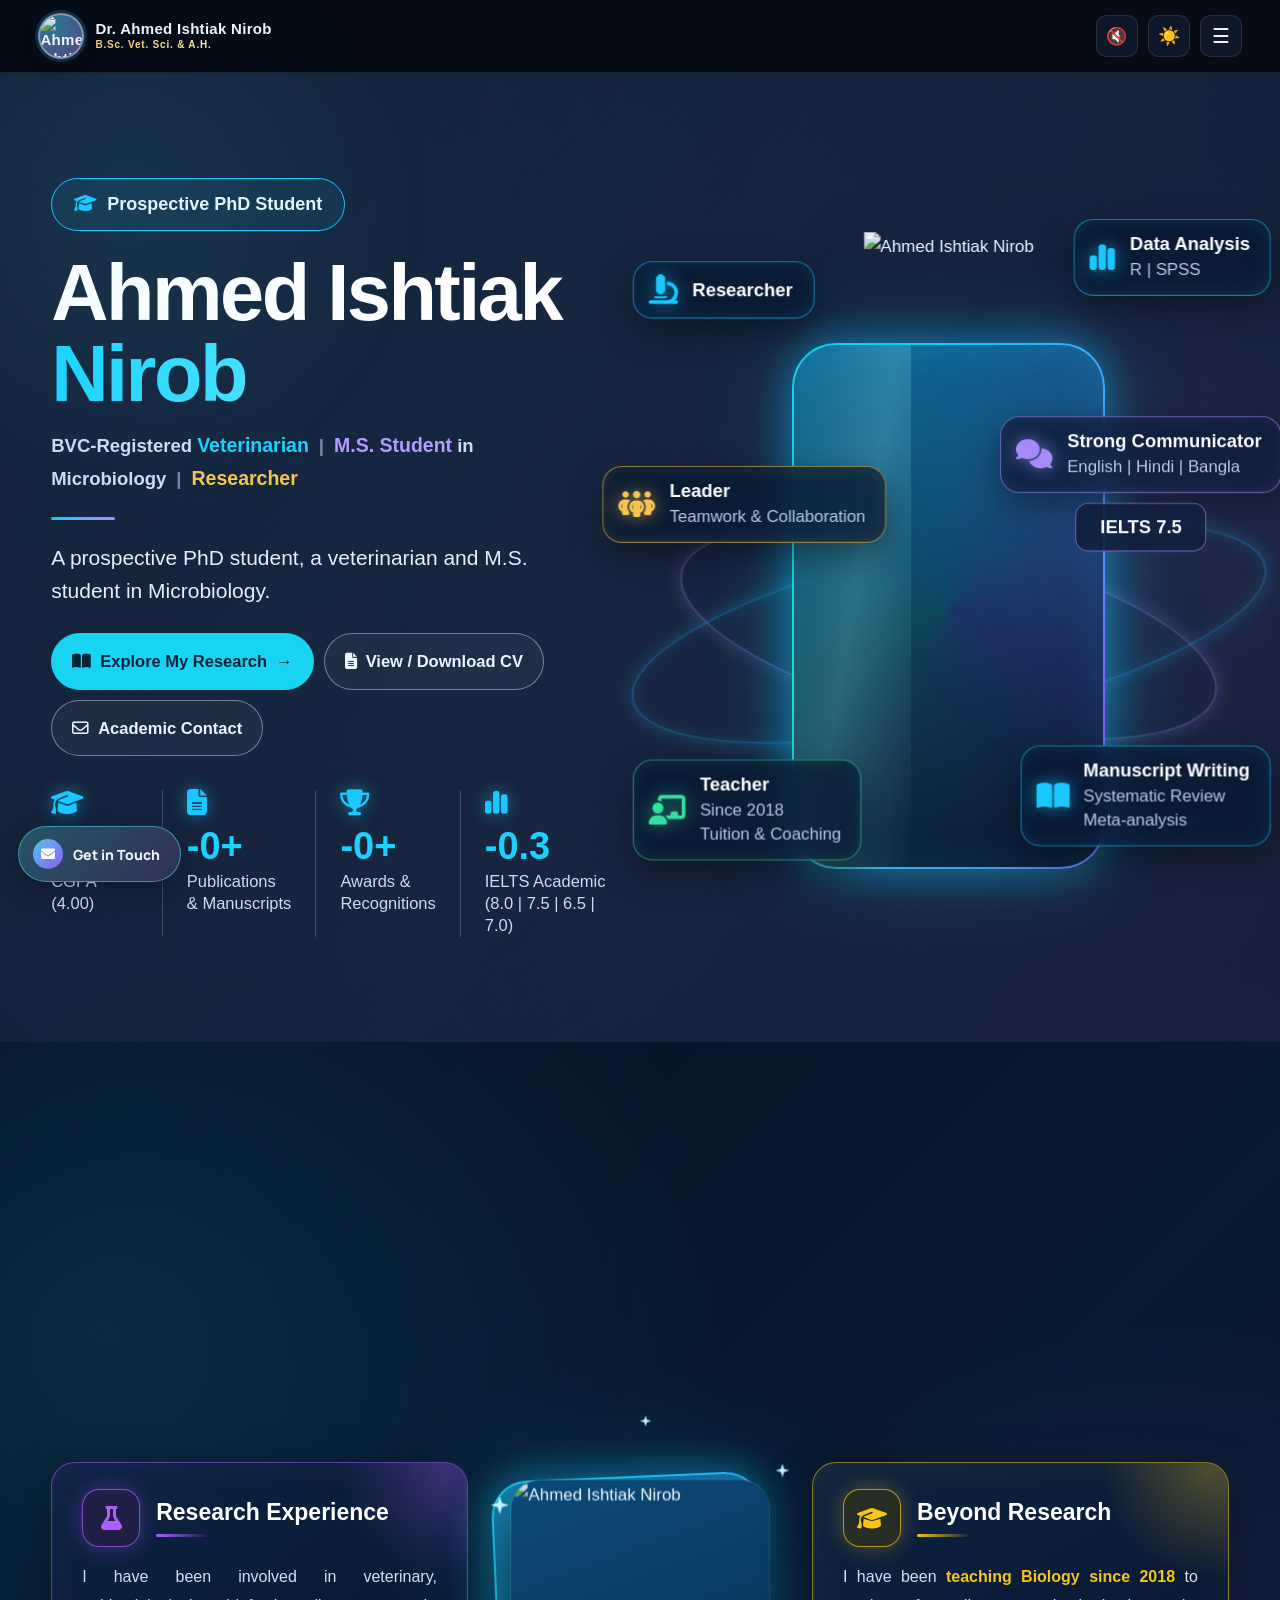
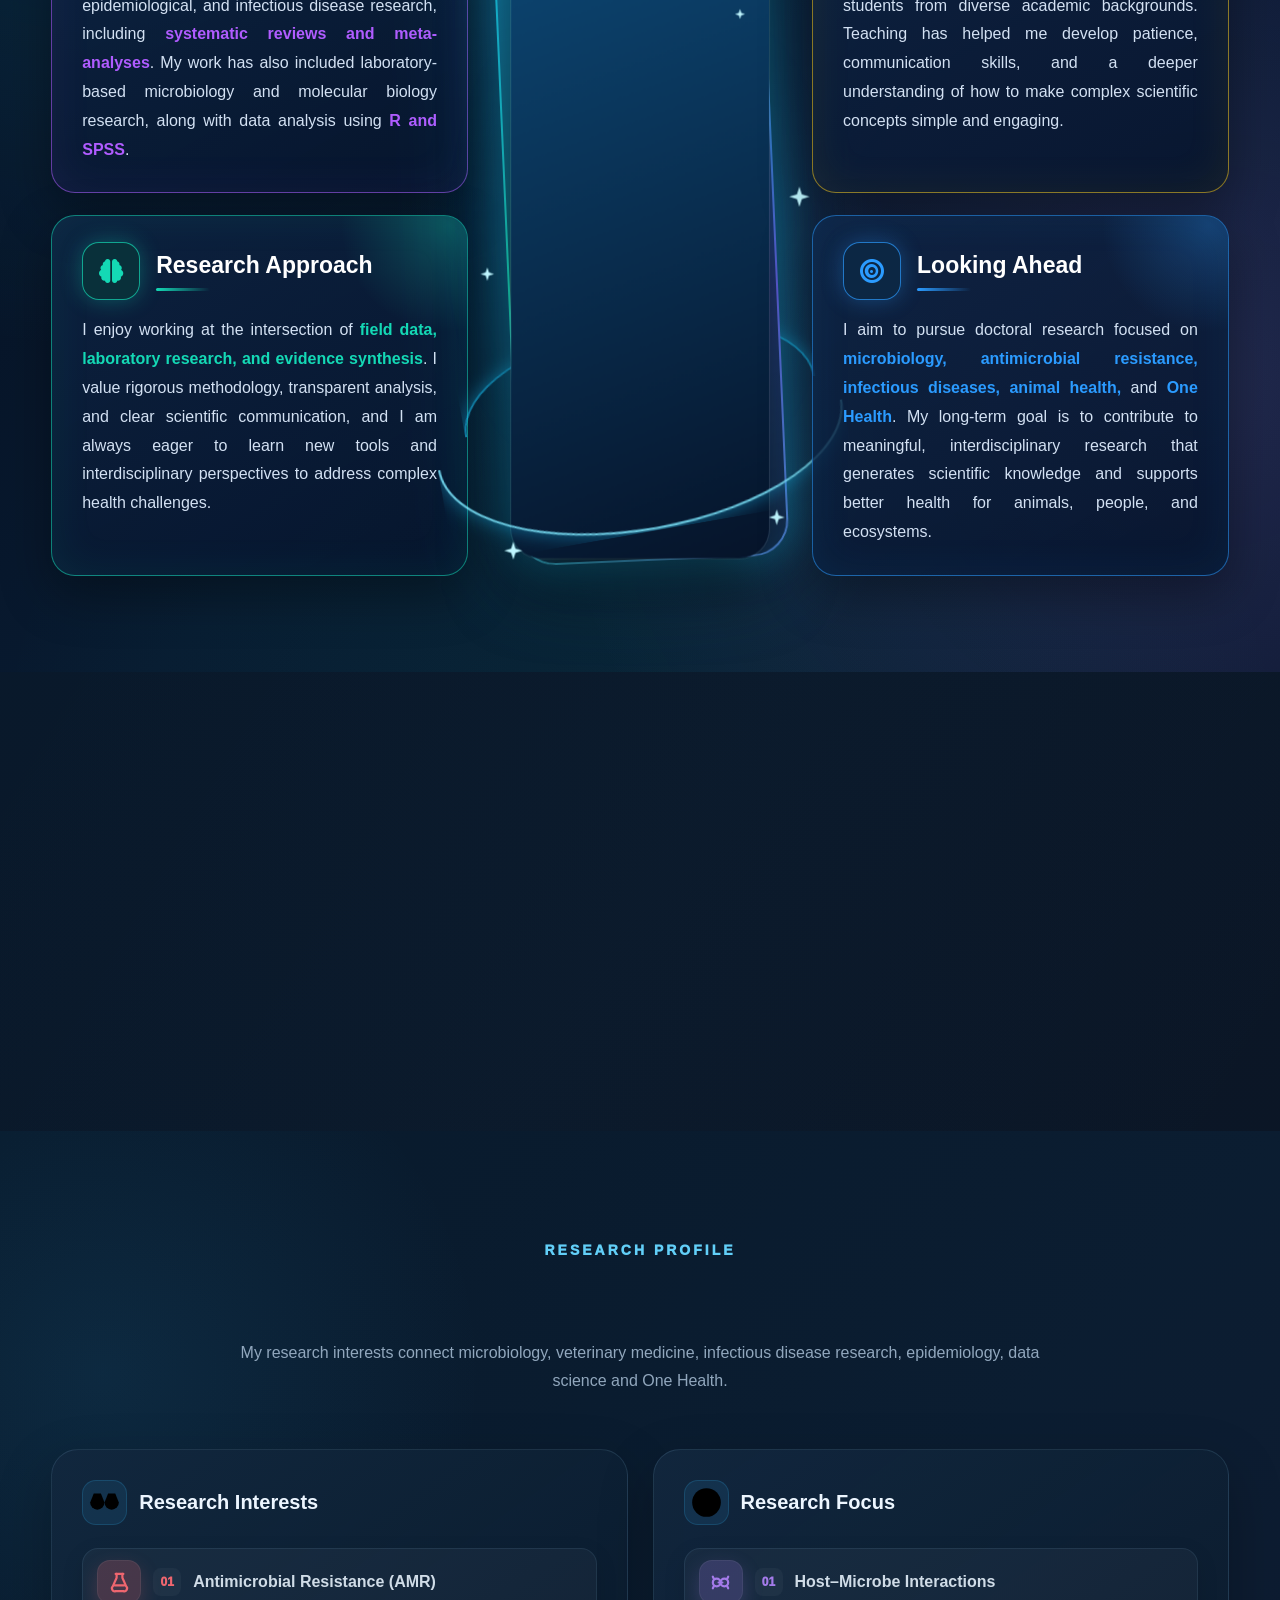
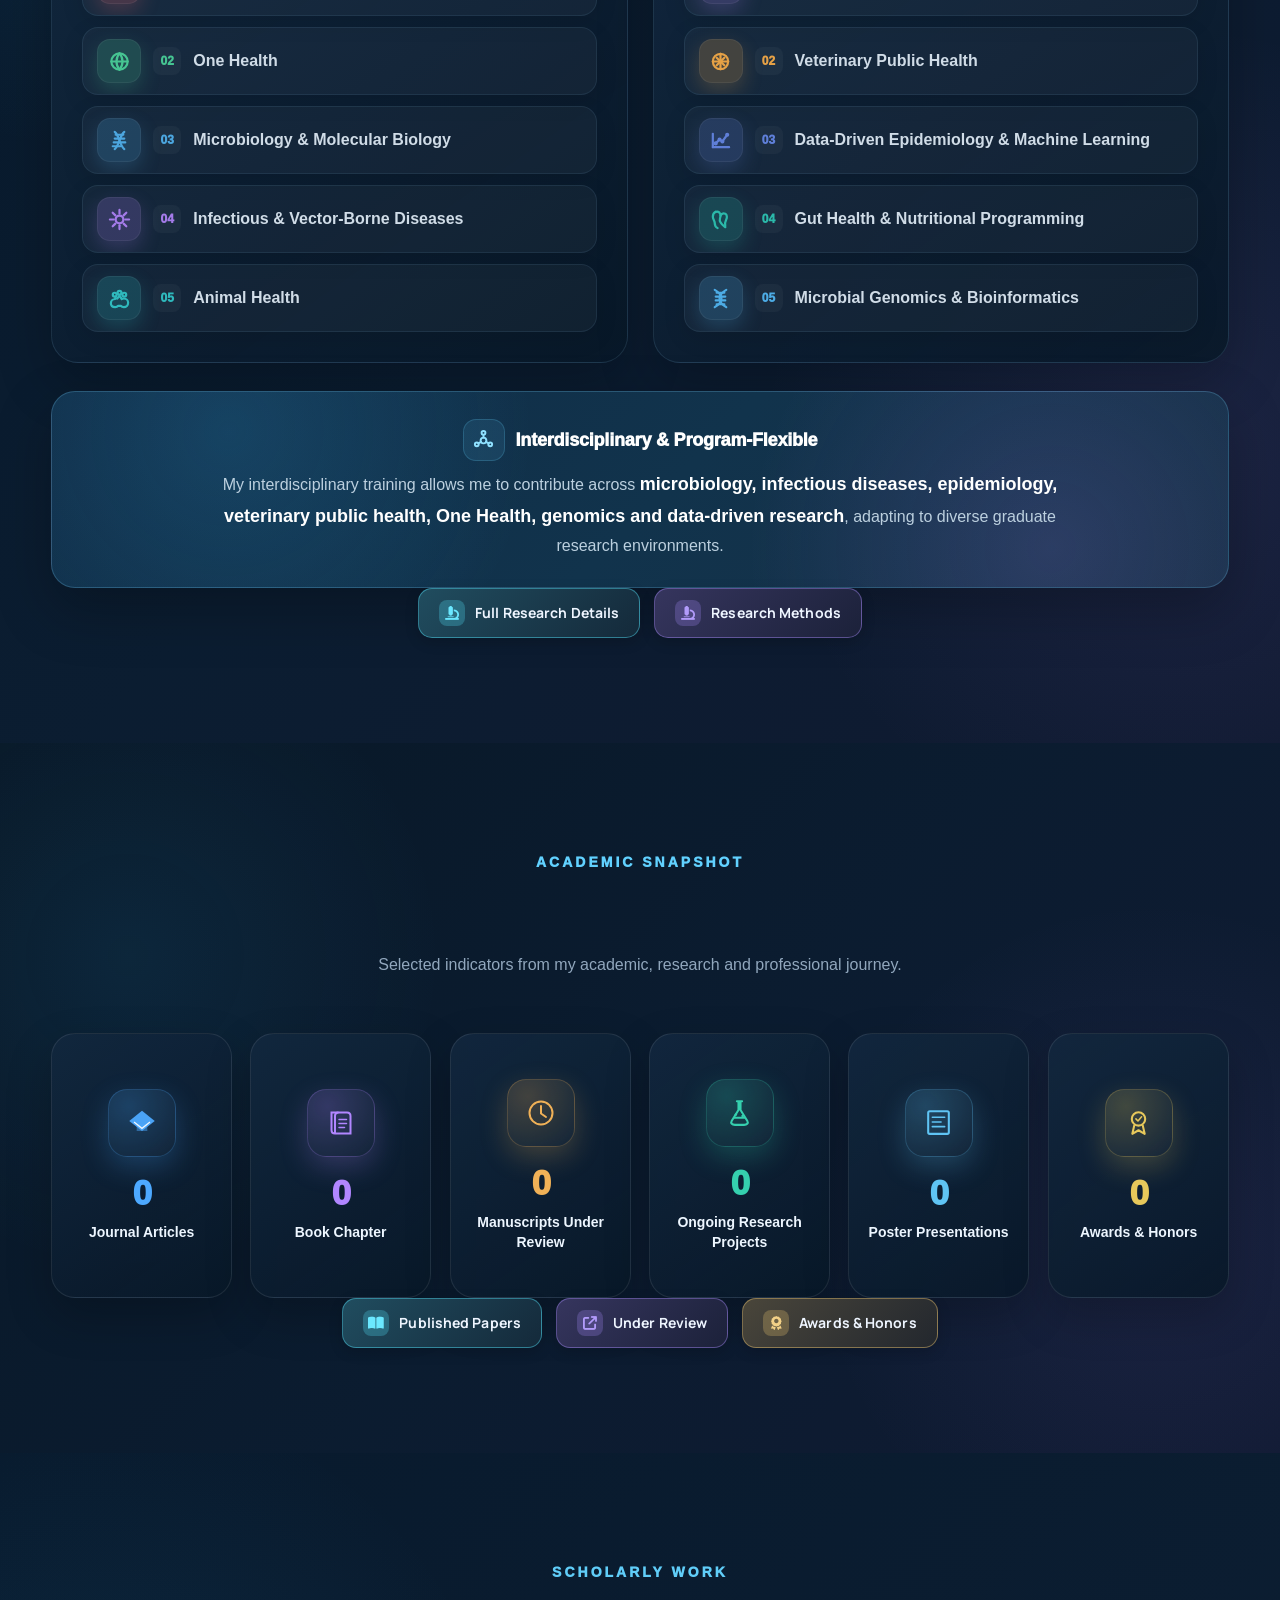
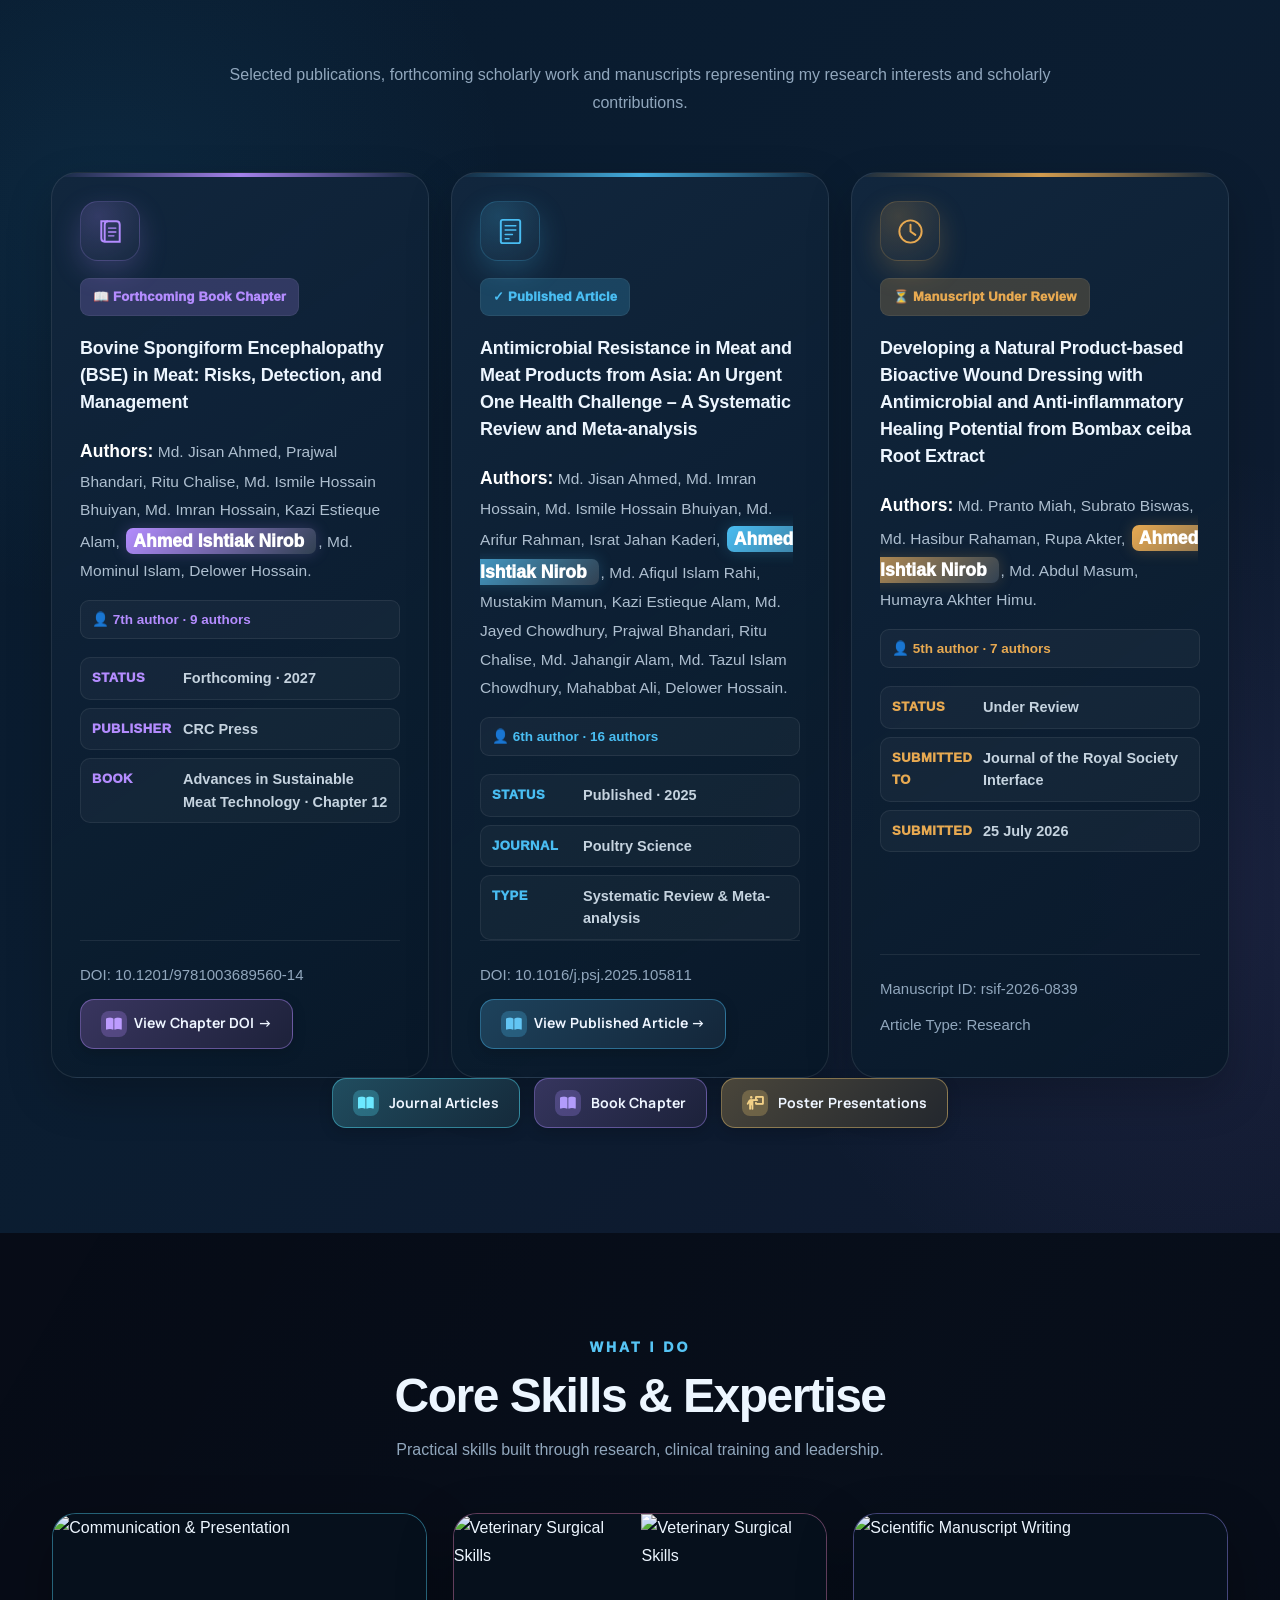
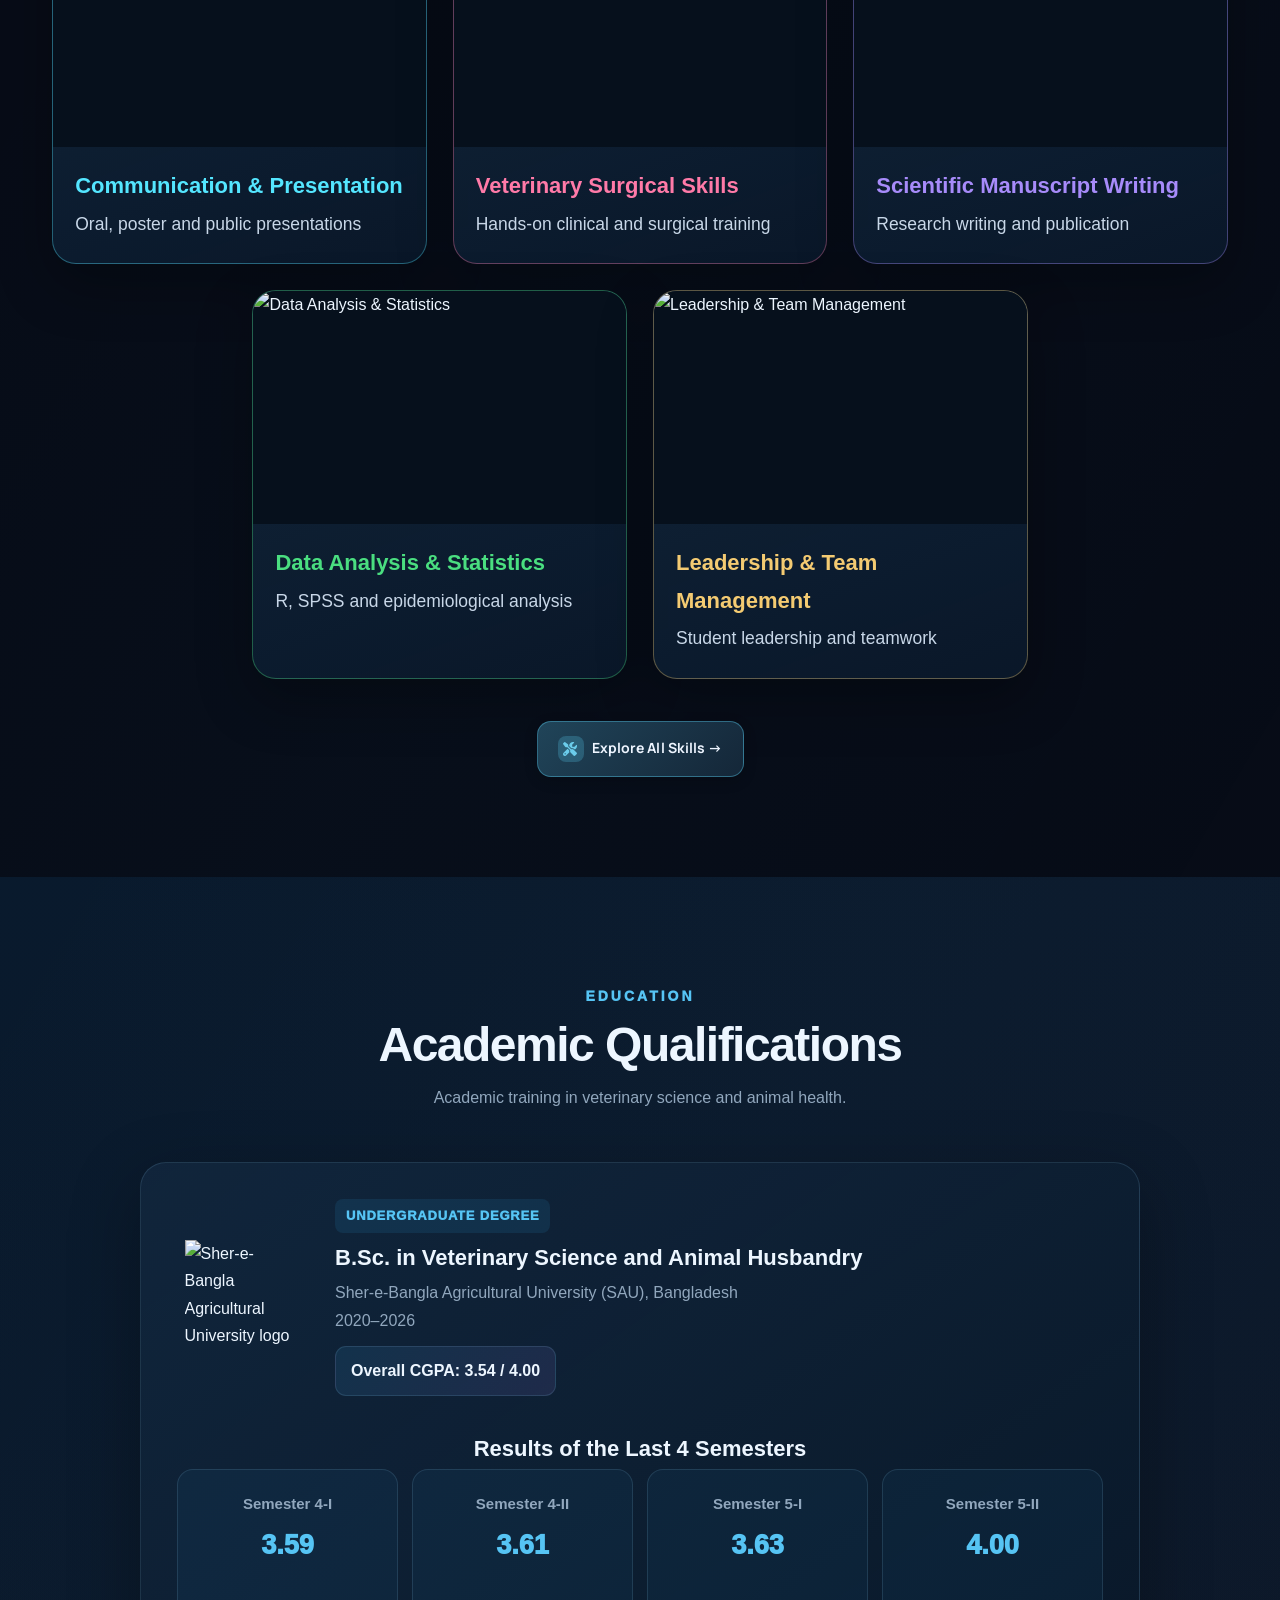
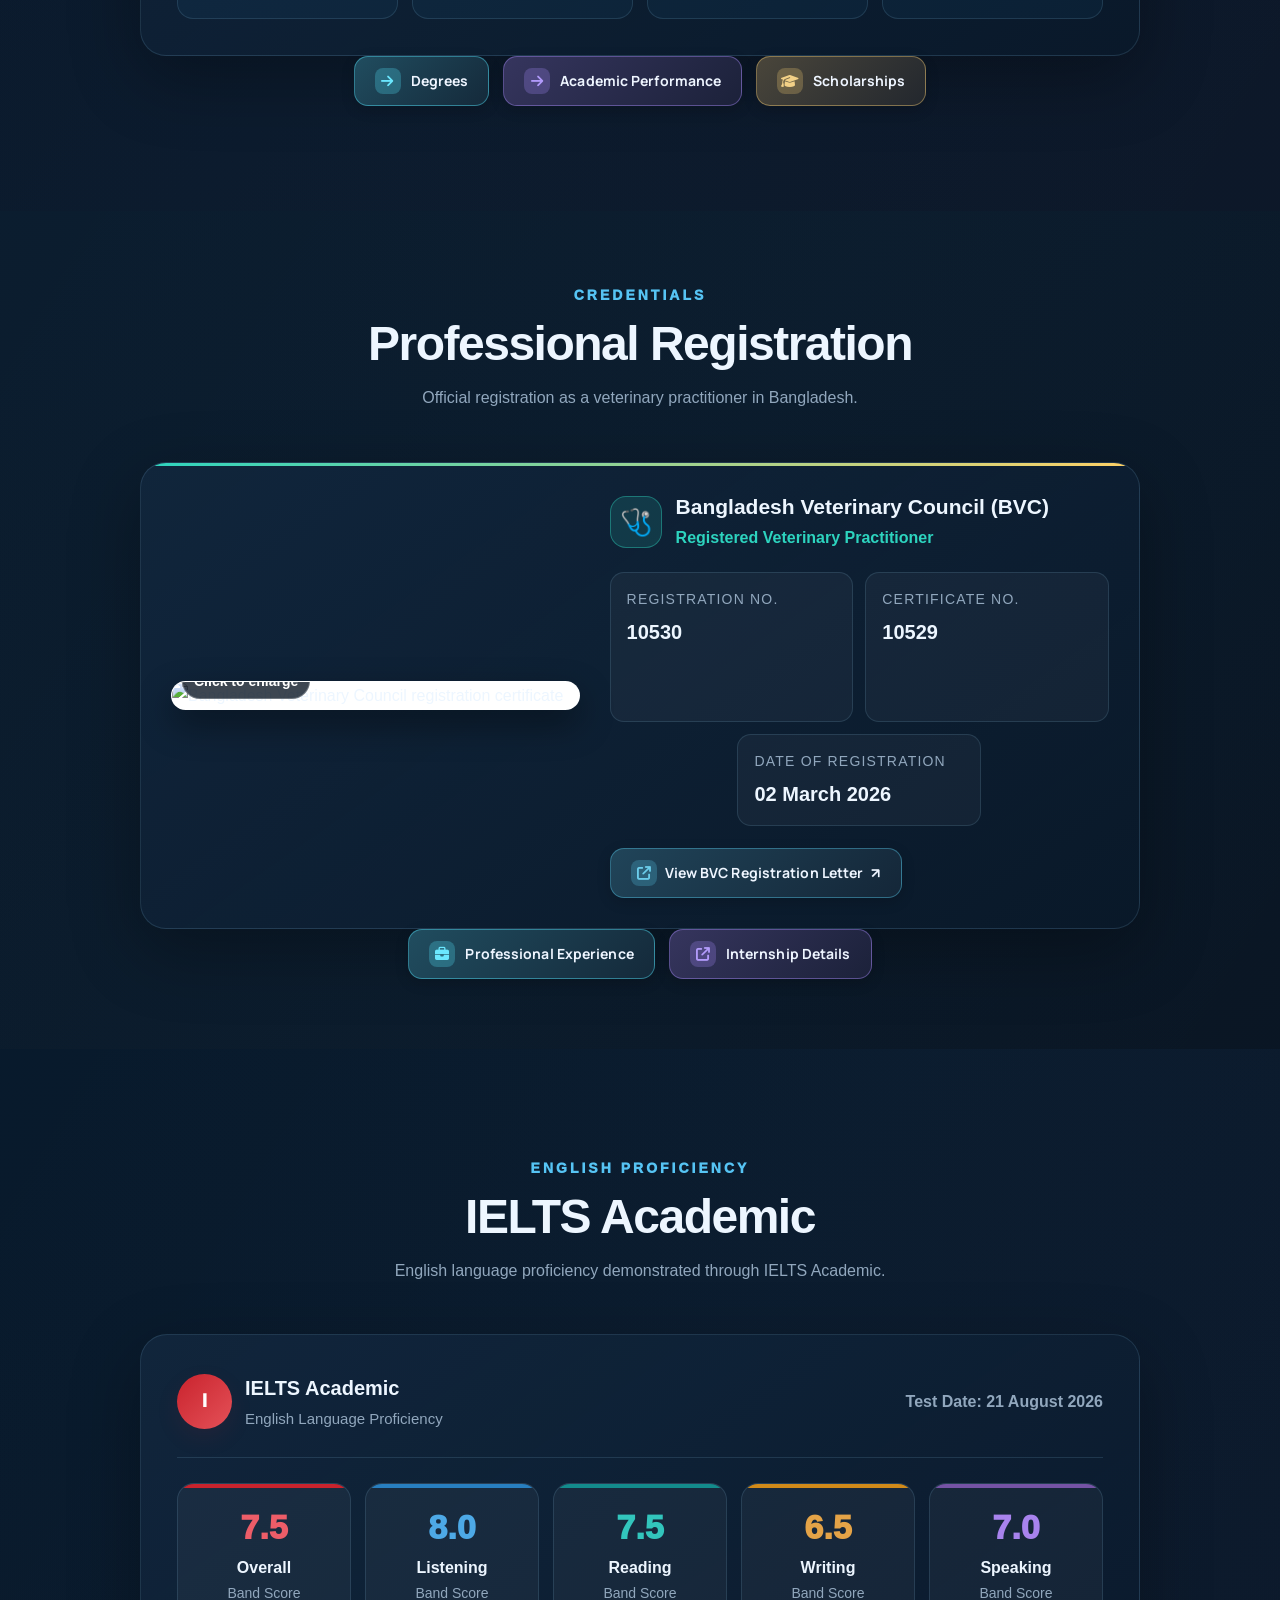
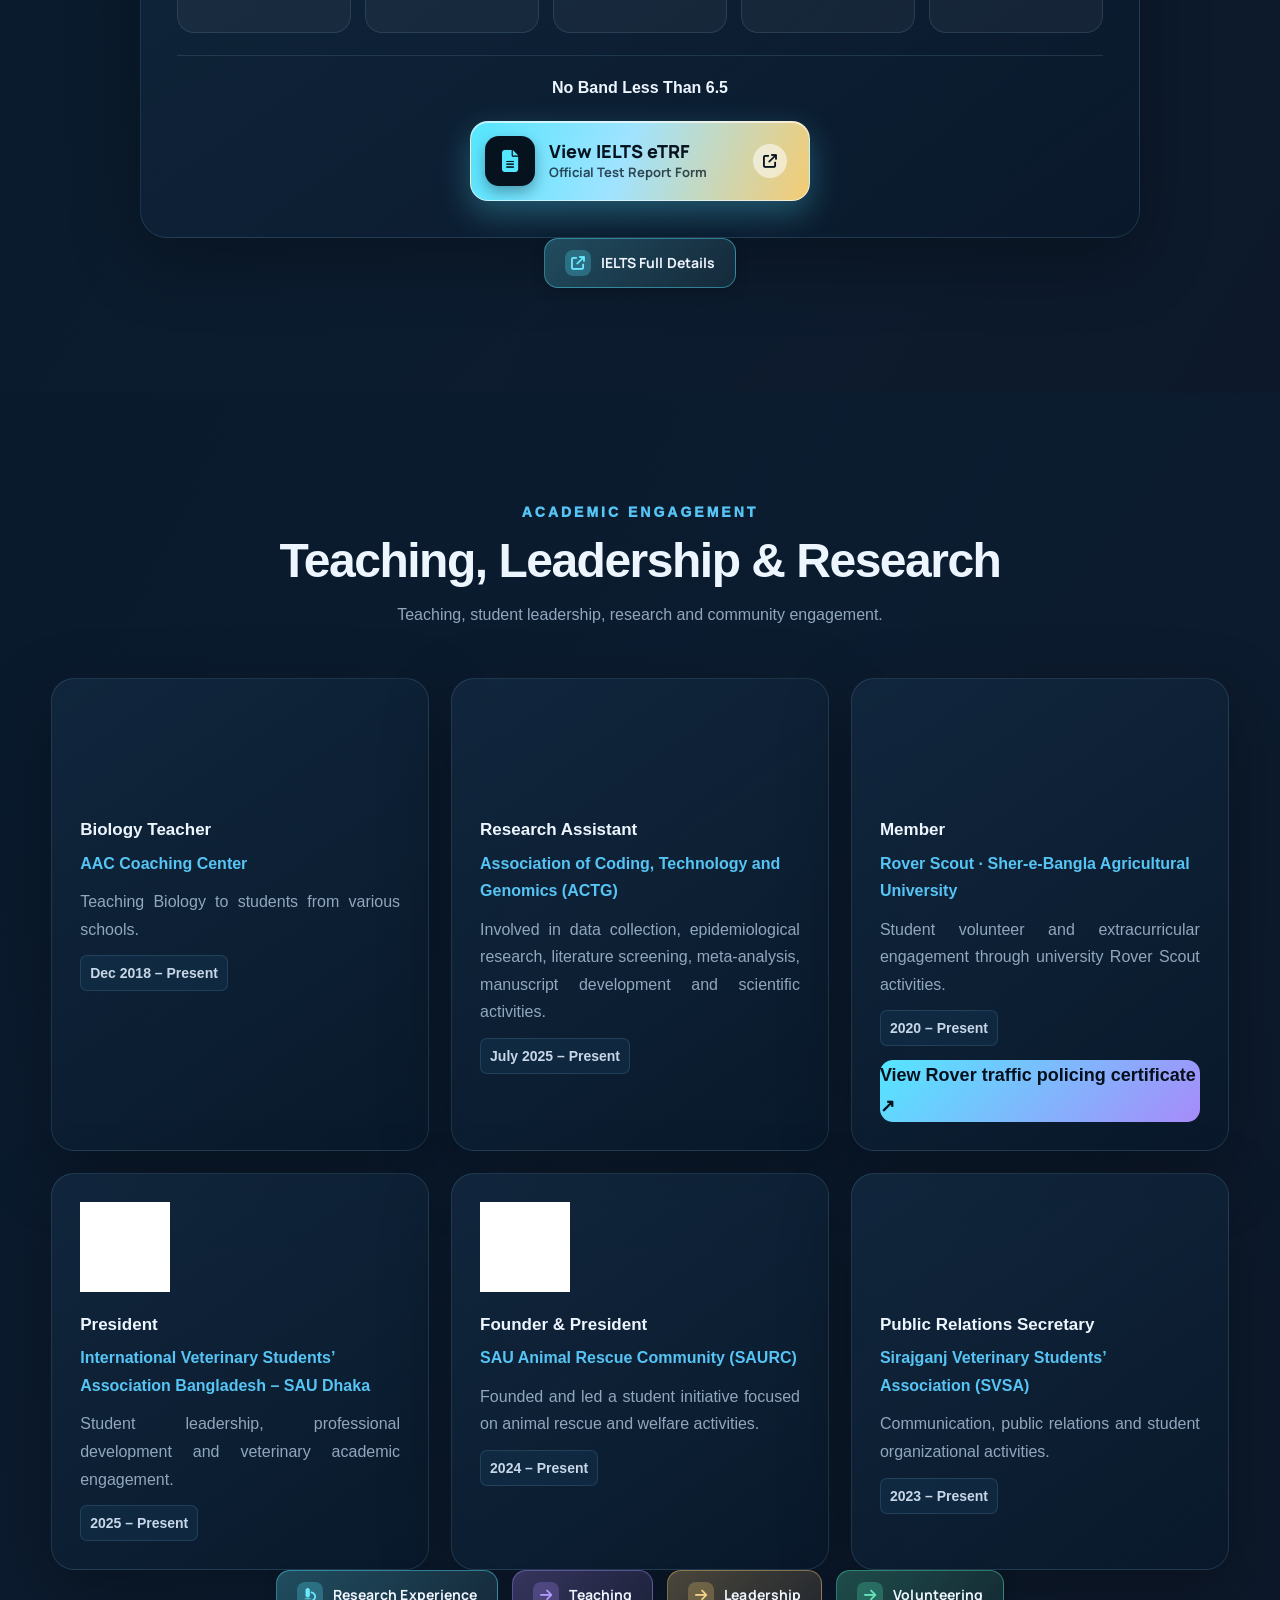
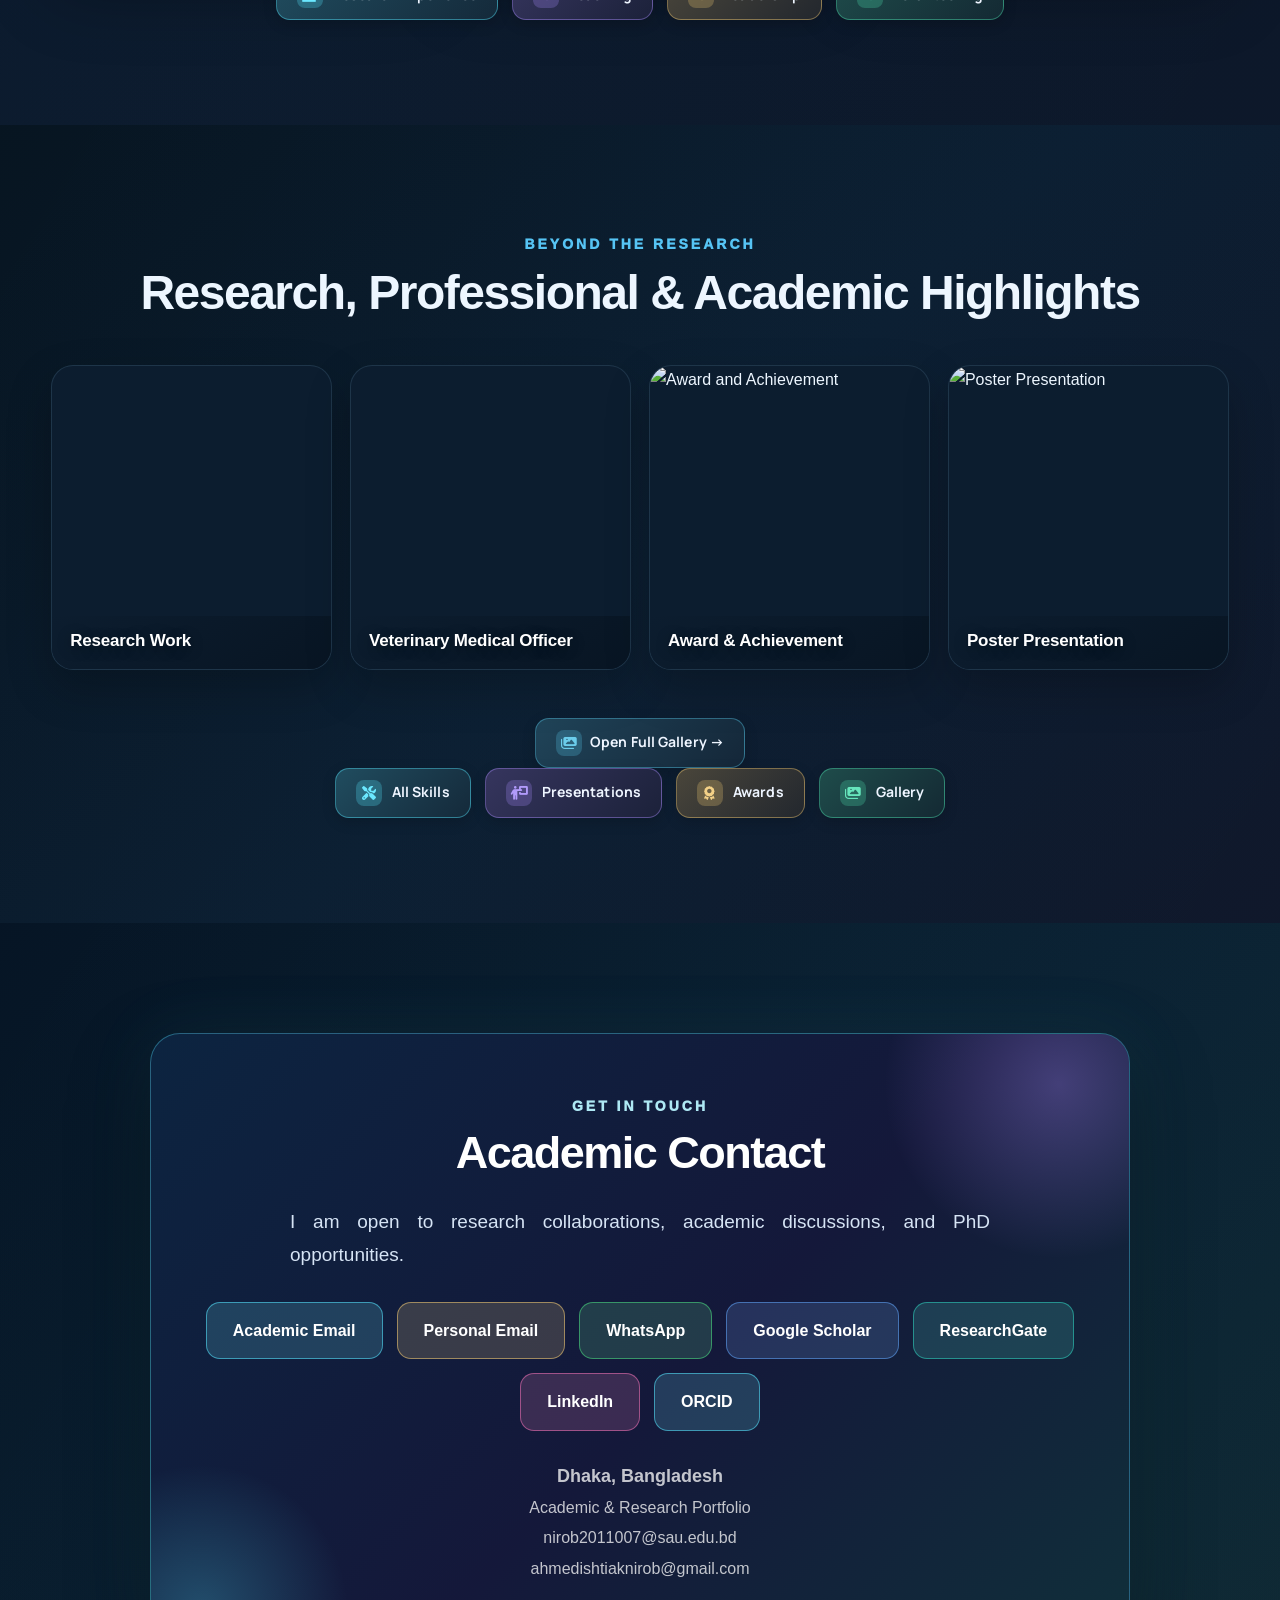
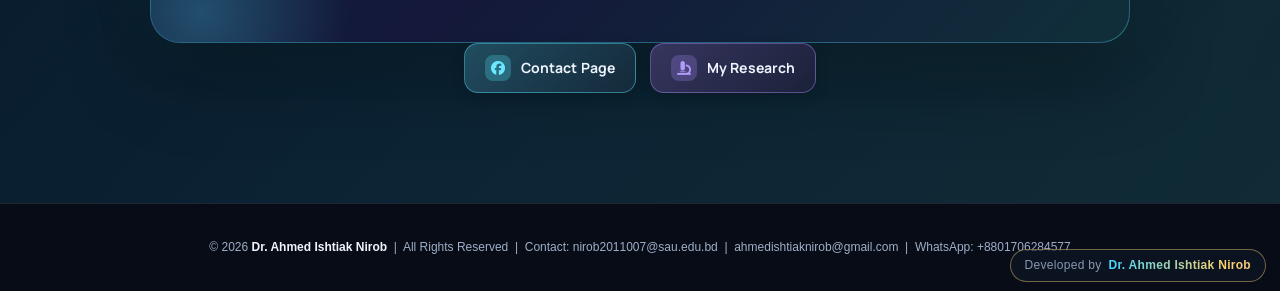
==== commit 5f315914: "Update index.html" ====
--- a/index.html
+++ b/index.html
@@ -11255,6 +11255,166 @@
 #page-home .v11-aboutpic{position:absolute;inset:0;height:auto;display:block}
 #page-home .v11-aboutpic img{width:100%;height:100%;flex:none}
 }
+/* ===== HX: hero (ref pic 2) + AB3: about (ref pic 1) ===== */
+@property --hxa{syntax:'<angle>';inherits:false;initial-value:0deg}
+@keyframes hxSpin{to{--hxa:360deg}}
+@keyframes hxIn{from{opacity:0;translate:0 34px}to{opacity:1;translate:0 0}}
+@keyframes hxPop{from{opacity:0;scale:.55}to{opacity:1;scale:1}}
+@keyframes hxFloat{0%,100%{translate:0 0}50%{translate:0 -11px}}
+@keyframes hxSway{0%,100%{transform:rotateY(-7deg) rotateX(1.5deg)}50%{transform:rotateY(7deg) rotateX(-1.5deg)}}
+@keyframes hxShine{to{background-position:200% 0}}
+@keyframes hxSweep{0%{transform:translateX(-140%) skewX(-18deg)}55%,100%{transform:translateX(260%) skewX(-18deg)}}
+@keyframes hxRise{0%{opacity:0;transform:translateY(0) scale(.4)}20%{opacity:1}100%{opacity:0;transform:translateY(-170px) scale(1)}}
+@keyframes hxRingA{0%,100%{rotate:-12deg;opacity:.9}50%{rotate:-5deg;opacity:.5}}
+@keyframes hxRingB{0%,100%{rotate:13deg;opacity:.55}50%{rotate:6deg;opacity:.95}}
+@keyframes hxBg{from{transform:translate3d(-2%,0,0) scale(1)}to{transform:translate3d(3%,-2%,0) scale(1.08)}}
+@keyframes hxTwinkle{0%,100%{opacity:.15;scale:.5}50%{opacity:1;scale:1.2}}
+@keyframes hxPulse{0%,100%{box-shadow:0 0 0 0 rgba(25,200,255,.4)}50%{box-shadow:0 0 0 10px rgba(25,200,255,0)}}
+
+#page-home .hx{position:relative;padding:60px 0 84px!important;min-height:calc(100vh - 76px);display:flex;align-items:center;overflow:hidden;background:linear-gradient(135deg,#06101e,#081a2e)}
+#page-home .hx::before{content:"";display:block;position:absolute;inset:-15%;background:radial-gradient(circle at 76% 45%,rgba(25,160,255,.24),transparent 38%),radial-gradient(circle at 8% 92%,rgba(130,90,255,.18),transparent 38%),radial-gradient(circle at 50% 0,rgba(25,225,200,.08),transparent 40%);animation:hxBg 14s ease-in-out infinite alternate;pointer-events:none}
+#page-home .hx .container{position:relative;z-index:1}
+#page-home .hx-grid{display:grid;grid-template-columns:minmax(0,1.04fr) minmax(0,1fr);gap:34px;align-items:center}
+#page-home .hx-a{animation:hxIn .95s cubic-bezier(.2,.9,.25,1) both;animation-delay:var(--d,.1s)}
+#page-home .hx-badge{display:inline-flex;align-items:center;gap:10px;padding:10px 22px;border-radius:30px;font-size:16px;font-weight:700;color:#e8f6ff;border:1.5px solid #19c8ff;background:rgba(25,200,255,.08);animation:hxIn .95s cubic-bezier(.2,.9,.25,1) both,hxPulse 3s ease-in-out 1.2s infinite}
+#page-home .hx-badge i{color:#19c8ff}
+#page-home .hx-text h1{margin:22px 0 14px;font-size:clamp(44px,6.2vw,88px);line-height:1.02;letter-spacing:-2.5px;color:#fff;font-weight:900}
+#page-home .hx-text h1 span{display:block}
+#page-home .hx-text h1 em{display:block;font-style:normal;background:linear-gradient(90deg,#19d3ff,#8af3ff,#19c8ff,#19d3ff);background-size:250% 100%;-webkit-background-clip:text;background-clip:text;color:transparent;animation:hxShine 5s linear infinite}
+#page-home .hx-sub{font-size:17.5px;line-height:1.7;color:#cfdcec;margin:0;font-weight:600}
+#page-home .hx-sub b{font-weight:800}#page-home .hx-sub .cy{color:#19d3ff}#page-home .hx-sub .pu{color:#b49cff}#page-home .hx-sub .go{color:#f5c451}
+#page-home .hx-sub s{text-decoration:none;margin:0 10px;opacity:.55}
+#page-home .hx-bar{display:block;width:64px;height:3px;border-radius:3px;background:linear-gradient(90deg,#19c8ff,#a78bfa);margin:22px 0}
+#page-home .hx-intro{font-size:21px;line-height:1.55;color:#e4effa;max-width:520px;margin:0 0 26px}
+#page-home .hx-btns{display:flex;flex-wrap:wrap;gap:10px;margin-bottom:34px}
+#page-home .hx-btn{position:relative;overflow:hidden;display:inline-flex;align-items:center;justify-content:center;gap:9px;padding:13px 20px;border-radius:30px;font-size:14.5px;font-weight:700;white-space:nowrap;color:#e8f6ff;border:1.5px solid rgba(255,255,255,.4);background:rgba(255,255,255,.04);transition:transform .25s,background .25s,box-shadow .25s,border-color .25s}
+#page-home .hx-btn.p{background:#19d3f3;border-color:#19d3f3;color:#04243a}
+#page-home .hx-btn::after{content:"";position:absolute;top:0;bottom:0;width:40%;left:0;background:linear-gradient(100deg,transparent,rgba(255,255,255,.35),transparent);transform:translateX(-140%) skewX(-18deg);animation:hxSweep 4.5s ease-in-out infinite}
+#page-home .hx-btn:hover{transform:translateY(-4px);border-color:#19d3f3;box-shadow:0 12px 28px rgba(25,200,255,.3)}
+#page-home .hx-btn.p:hover{background:#52e4ff}
+#page-home .hx-stats{display:grid;grid-template-columns:repeat(4,auto);justify-content:start}
+#page-home .hx-st{display:flex;flex-direction:column;gap:2px;padding:0 24px;border-left:1px solid rgba(255,255,255,.18)}
+#page-home .hx-st:first-child{padding-left:0;border-left:0}
+#page-home .hx-st i{font-size:26px;color:#19c8ff;margin-bottom:8px;filter:drop-shadow(0 0 8px rgba(25,200,255,.5))}
+#page-home .hx-st b{font-size:38px;line-height:1.1;color:#19d3ff;font-weight:800;font-variant-numeric:tabular-nums}
+#page-home .hx-st span{font-size:14.5px;line-height:1.35;color:#cfdcec}
+
+/* stage */
+#page-home .hx-stage{position:relative;perspective:1300px;height:min(650px,78vh);min-height:520px}
+#page-home .hx-tilt{position:absolute;inset:0;transform-style:preserve-3d;transform:rotateX(var(--rx,0deg)) rotateY(var(--ry,0deg));transition:transform .25s ease-out}
+#page-home .hx-sway{position:absolute;inset:0;transform-style:preserve-3d;animation:hxSway 10s ease-in-out infinite}
+#page-home .hx-glow{position:absolute;left:12%;right:12%;top:20%;bottom:-4%;border-radius:50%;background:radial-gradient(circle,rgba(25,200,255,.35),transparent 65%);filter:blur(30px);transform:translateZ(-60px)}
+#page-home .hx-ring{position:absolute;left:50%;top:60%;width:118%;height:28%;margin:-14% 0 0 -59%;border-radius:50%;border:1.5px solid rgba(25,200,255,.45);box-shadow:0 0 18px rgba(25,200,255,.25),inset 0 0 18px rgba(25,200,255,.12);pointer-events:none;transform:translateZ(-30px);rotate:-12deg;animation:hxRingA 7s ease-in-out infinite}
+#page-home .hx-ring.r2{width:100%;margin-left:-50%;border-color:rgba(167,139,250,.5);box-shadow:0 0 18px rgba(167,139,250,.25);rotate:13deg;animation:hxRingB 9s ease-in-out infinite}
+#page-home .hx-frame{position:absolute;left:22%;right:22%;top:17%;bottom:2%;border-radius:44px;border:2px solid transparent;background:linear-gradient(165deg,rgba(14,70,115,.72),rgba(6,18,36,.94)) padding-box,conic-gradient(from var(--hxa),#19c8ff,#7c5cff,#19e0c0,#19c8ff) border-box;animation:hxSpin 6s linear infinite;box-shadow:0 0 40px rgba(25,200,255,.5),0 0 100px rgba(25,200,255,.2),inset 0 0 50px rgba(25,200,255,.12);overflow:hidden}
+#page-home .hx-frame::before{content:"";position:absolute;top:0;bottom:0;width:38%;background:linear-gradient(100deg,transparent,rgba(150,240,255,.22),transparent);animation:hxSweep 5.5s ease-in-out infinite}
+#page-home .hx-frame::after{content:"";position:absolute;inset:0;background:radial-gradient(260px circle at var(--mx,50%) var(--my,30%),rgba(160,240,255,.4),transparent 62%);opacity:0;transition:opacity .35s}
+#page-home .hx-stage:hover .hx-frame::after{opacity:1}
+#page-home .hx-photo{position:absolute;left:50%;bottom:0;height:97%;width:auto;max-width:none;transform:translateX(-50%) translateZ(80px);filter:drop-shadow(0 26px 30px rgba(0,0,0,.5));pointer-events:none;animation:hxIn 1.1s cubic-bezier(.2,.9,.25,1) .25s both}
+#page-home .hx-chips{display:contents}
+#page-home .hx-chip{--c:#19c8ff;--i:0;position:absolute;display:flex;align-items:center;gap:13px;padding:12px 18px 12px 14px;min-width:168px;border-radius:18px;background:rgba(9,26,50,.8);border:1px solid color-mix(in srgb,var(--c) 55%,transparent);backdrop-filter:blur(10px);-webkit-backdrop-filter:blur(10px);box-shadow:0 12px 32px rgba(0,0,0,.4),inset 0 0 20px color-mix(in srgb,var(--c) 10%,transparent);transform:translateZ(100px);transition:transform .3s,box-shadow .3s,border-color .3s;animation:hxPop .7s cubic-bezier(.2,1.4,.4,1) both,hxFloat 5s ease-in-out infinite;animation-delay:calc(.55s + var(--i)*.13s),calc(1.4s + var(--i)*.45s)}
+#page-home .hx-chip:hover{transform:translateZ(140px);border-color:var(--c);box-shadow:0 18px 40px rgba(0,0,0,.45),0 0 30px color-mix(in srgb,var(--c) 40%,transparent)}
+#page-home .hx-chip>i{flex:none;font-size:27px;color:var(--c);filter:drop-shadow(0 0 8px color-mix(in srgb,var(--c) 60%,transparent))}
+#page-home .hx-chip b{display:block;font-size:15px;line-height:1.25;color:#fff;font-weight:700}
+#page-home .hx-chip span{display:block;font-size:12.5px;line-height:1.4;color:#b9cade;margin-top:2px}
+#page-home .hx-chip em{position:absolute;left:50%;top:calc(100% + 10px);transform:translateX(-50%);padding:7px 22px;border-radius:12px;font-style:normal;font-size:15px;font-weight:700;color:#fff;white-space:nowrap;background:rgba(9,26,50,.88);border:1px solid color-mix(in srgb,var(--c) 55%,transparent)}
+#page-home .hx-chip.c1{--i:0;left:-2%;top:8%}
+#page-home .hx-chip.c2{--i:1;right:-3%;top:2%}
+#page-home .hx-chip.c3{--i:2;--c:#f5c451;left:-7%;top:37%}
+#page-home .hx-chip.c4{--i:3;--c:#a78bfa;right:-5%;top:30%}
+#page-home .hx-chip.c5{--i:4;--c:#34e0a1;left:-2%;bottom:7%}
+#page-home .hx-chip.c6{--i:5;right:-3%;bottom:9%}
+#page-home .hx-dots{position:absolute;inset:0;pointer-events:none;transform:translateZ(20px)}
+#page-home .hx-dots i{position:absolute;left:var(--x);bottom:var(--y);width:var(--s);height:var(--s);border-radius:50%;background:#7ce8ff;box-shadow:0 0 10px #19c8ff;opacity:0;animation:hxRise var(--t) linear infinite;animation-delay:var(--dl)}
+
+/* tablet + phone: chips stay AROUND the photo */
+@media(max-width:900px){
+#page-home .hx{padding:26px 0 56px!important;min-height:0;align-items:flex-start}
+#page-home .hx-grid{grid-template-columns:1fr;gap:34px}
+#page-home .hx-stage{order:-1;width:100%;max-width:560px;margin:0 auto;height:min(126vw,580px);min-height:0}
+#page-home .hx-frame{left:21%;right:21%;top:16%;bottom:1%;border-radius:30px}
+#page-home .hx-ring{width:104%;margin-left:-52%}#page-home .hx-ring.r2{width:90%;margin-left:-45%}
+#page-home .hx-chip{width:clamp(102px,31vw,176px);min-width:0;padding:8px 9px;gap:7px;border-radius:13px;transform:translateZ(45px);backdrop-filter:none;-webkit-backdrop-filter:none;background:rgba(9,26,50,.9)}
+#page-home .hx-chip:hover{transform:translateZ(60px)}
+#page-home .hx-chip>i{font-size:clamp(15px,4.4vw,24px)}
+#page-home .hx-chip b{font-size:clamp(10.5px,3.1vw,14.5px);line-height:1.2}
+#page-home .hx-chip span{font-size:clamp(9px,2.55vw,12px);line-height:1.3}
+#page-home .hx-chip em{position:static;transform:none;display:inline-block;margin-top:5px;padding:2px 8px;font-size:clamp(9.5px,2.6vw,12px);border-radius:8px}
+#page-home .hx-chip.c1{left:0;right:auto;top:3%}
+#page-home .hx-chip.c3{left:0;right:auto;top:36%}
+#page-home .hx-chip.c5{left:0;right:auto;bottom:5%}
+#page-home .hx-chip.c2{right:0;left:auto;top:1%}
+#page-home .hx-chip.c4{right:0;left:auto;top:31%}
+#page-home .hx-chip.c6{right:0;left:auto;bottom:8%}
+#page-home .hx-text h1{letter-spacing:-1.5px}
+#page-home .hx-stats{grid-template-columns:repeat(2,1fr);row-gap:24px}
+#page-home .hx-st:nth-child(3){padding-left:0;border-left:0}
+#page-home .hx-btn{flex:1 1 auto}
+#page-home .hx-btn.p{flex-basis:100%}
+}
+@media(max-width:380px){#page-home .hx-chip{padding:7px 7px;gap:5px}}
+
+/* ===== ABOUT (ref pic 1) ===== */
+@keyframes ab3Orb{from{transform:translate3d(-3%,0,0) scale(1)}to{transform:translate3d(4%,-3%,0) scale(1.12)}}
+@keyframes ab3Ring{0%,100%{rotate:-12deg}50%{rotate:-5deg}}
+@keyframes ab3Float{0%,100%{translate:0 0}50%{translate:0 -9px}}
+#page-home .ab3{position:relative;padding:34px 0 96px!important;overflow:hidden;background:linear-gradient(135deg,#060f1f,#081a30 55%,#07142a)}
+#page-home .ab3::before{content:"";display:block;position:absolute;inset:-10% -5%;background:radial-gradient(circle at 12% 28%,rgba(25,200,255,.14),transparent 38%),radial-gradient(circle at 90% 72%,rgba(167,139,250,.16),transparent 40%),radial-gradient(circle at 50% 100%,rgba(20,217,181,.08),transparent 40%);animation:ab3Orb 12s ease-in-out infinite alternate;pointer-events:none}
+#page-home .ab3 .container{position:relative;z-index:1}
+#page-home .ab3-head{text-align:center;margin-bottom:38px}
+#page-home .ab3-head h2{margin:0;font-size:clamp(34px,4.6vw,54px);font-weight:900;letter-spacing:-1px;color:#fff}
+#page-home .ab3-head h2 em{font-style:normal;color:#19d3ff;text-shadow:0 0 28px rgba(25,211,255,.45)}
+#page-home .ab3-head span{display:block;width:70px;height:3px;border-radius:3px;margin:14px auto 0;background:linear-gradient(90deg,#19c8ff,#a78bfa)}
+#page-home .ab3-grid{display:grid;grid-template-columns:minmax(0,1fr) minmax(290px,.72fr) minmax(0,1fr);grid-template-areas:"who who who" "l1 pic r1" "l2 pic r2";gap:22px;max-width:1220px;margin:auto;align-items:stretch}
+#page-home .ab3-who{grid-area:who}#page-home .ab3-l1{grid-area:l1}#page-home .ab3-l2{grid-area:l2}#page-home .ab3-r1{grid-area:r1}#page-home .ab3-r2{grid-area:r2}#page-home .ab3-pic{grid-area:pic}
+#page-home .ab3-card{--c:#19c8ff;position:relative;overflow:hidden;padding:26px 30px 28px;border-radius:24px;background:linear-gradient(150deg,rgba(14,36,68,.8),rgba(6,20,44,.86));border:1.5px solid color-mix(in srgb,var(--c) 55%,transparent);box-shadow:0 18px 50px rgba(0,0,0,.35),inset 0 0 44px color-mix(in srgb,var(--c) 8%,transparent)}
+#page-home .ab3-card::before{content:"";position:absolute;width:220px;height:220px;right:-90px;top:-100px;border-radius:50%;background:radial-gradient(circle,color-mix(in srgb,var(--c) 26%,transparent),transparent 68%);transition:transform .6s;pointer-events:none}
+#page-home .ab3-card::after{content:"";position:absolute;top:0;bottom:0;width:35%;left:0;background:linear-gradient(100deg,transparent,color-mix(in srgb,var(--c) 14%,transparent),transparent);transform:translateX(-160%) skewX(-18deg);pointer-events:none}
+#page-home .ab3-card:hover{transform:translateY(-7px);border-color:var(--c);box-shadow:0 26px 60px rgba(0,0,0,.45),0 0 38px color-mix(in srgb,var(--c) 30%,transparent),inset 0 0 44px color-mix(in srgb,var(--c) 10%,transparent)}
+#page-home .ab3-card:hover::before{transform:scale(1.7)}
+#page-home .ab3-card:hover::after{transform:translateX(420%) skewX(-18deg);transition:transform 1.1s ease}
+#page-home .ab3-who{--c:#19c8ff}#page-home .ab3-l1{--c:#b05cff}#page-home .ab3-l2{--c:#14d9b5}#page-home .ab3-r1{--c:#f5c518}#page-home .ab3-r2{--c:#2b9bff}
+#page-home .ab3-hd{position:relative;display:flex;align-items:center;gap:16px;margin-bottom:16px}
+#page-home .ab3-ic{flex:none;width:58px;height:58px;border-radius:17px;display:grid;place-items:center;font-size:24px;color:var(--c);border:1.5px solid color-mix(in srgb,var(--c) 70%,transparent);background:color-mix(in srgb,var(--c) 14%,#071426);box-shadow:0 0 22px color-mix(in srgb,var(--c) 32%,transparent);transition:transform .35s}
+#page-home .ab3-card:hover .ab3-ic{transform:rotate(-8deg) scale(1.1)}
+#page-home .ab3-hd h3{margin:0;font-size:23px;line-height:1.2;color:#fff;font-weight:800}
+#page-home .ab3-hd small{display:block;width:54px;height:3px;border-radius:3px;margin-top:8px;background:linear-gradient(90deg,var(--c),transparent)}
+#page-home .ab3-who .ab3-hd small{display:none}
+#page-home .ab3-card p{position:relative;margin:0;font-size:16px;line-height:1.8;color:#d3e1f3;text-align:justify!important;text-justify:inter-word;hyphens:auto;-webkit-hyphens:auto}
+#page-home .ab3-card:hover p{transform:none;text-shadow:none}
+#page-home .ab3-card p b{color:var(--c);font-weight:800}
+#page-home .ab3-card p b.w{color:#fff}
+/* 3D picture */
+#page-home .ab3-pic{position:relative;min-height:560px}
+#page-home .ab3-stage{position:absolute;inset:0;perspective:1300px}
+#page-home .ab3-tilt{position:absolute;inset:0;transform-style:preserve-3d;transform:rotateX(var(--rx,0deg)) rotateY(var(--ry,0deg));transition:transform .25s ease-out}
+#page-home .ab3-sway{position:absolute;inset:0;transform-style:preserve-3d;animation:hxSway 11s ease-in-out infinite}
+#page-home .ab3-glow{position:absolute;left:4%;right:4%;top:10%;bottom:4%;border-radius:50%;background:radial-gradient(circle,rgba(25,200,255,.34),transparent 66%);filter:blur(34px);transform:translateZ(-70px)}
+#page-home .ab3-frame{position:absolute;left:5%;right:5%;top:2%;bottom:2%;border-radius:36px;border:2px solid transparent;background:linear-gradient(165deg,rgba(14,60,110,.55),rgba(6,18,38,.8)) padding-box,conic-gradient(from var(--hxa),#19c8ff,#6d6cff,#19e0c0,#19c8ff) border-box;animation:hxSpin 6s linear infinite;box-shadow:0 0 42px rgba(25,200,255,.5),0 0 110px rgba(25,200,255,.2),inset 0 0 50px rgba(25,200,255,.1);rotate:-2.5deg;transform:translateZ(0)}
+#page-home .ab3-img{position:absolute;left:9.5%;top:5%;width:81%;height:90%;max-width:none;object-fit:cover;object-position:50% 8%;border-radius:28px;background:linear-gradient(160deg,#0d4a78,#06142a);box-shadow:0 30px 60px rgba(0,0,0,.55),0 0 0 1px rgba(255,255,255,.14);transform:translateZ(70px)}
+#page-home .ab3-ring{--z:-40px;position:absolute;left:50%;top:70%;width:122%;height:24%;margin:-12% 0 0 -61%;border-radius:50%;border:2px solid rgba(25,200,255,.6);box-shadow:0 0 18px rgba(25,200,255,.45);pointer-events:none;transform:translateZ(var(--z));rotate:-10deg;animation:ab3Ring 8s ease-in-out infinite}
+#page-home .ab3-ring.back{clip-path:inset(0 0 50% 0)}
+#page-home .ab3-ring.front{--z:140px;clip-path:inset(50% 0 0 0);border-color:rgba(124,232,255,.85)}
+#page-home .ab3-sparks{position:absolute;inset:0;pointer-events:none;transform:translateZ(150px)}
+#page-home .ab3-sparks i{position:absolute;left:var(--x);top:var(--y);width:var(--s);height:var(--s);background:#bff6ff;clip-path:polygon(50% 0,62% 38%,100% 50%,62% 62%,50% 100%,38% 62%,0 50%,38% 38%);filter:drop-shadow(0 0 6px #19c8ff);animation:hxTwinkle var(--t) ease-in-out infinite;animation-delay:var(--dl)}
+
+/* reveal on scroll (only when JS is running) */
+html.hxjs #page-home [data-in]{opacity:0;translate:0 34px;scale:1;transition:opacity .85s ease var(--d,0s),translate .9s cubic-bezier(.2,.9,.25,1) var(--d,0s),scale .9s cubic-bezier(.2,.9,.25,1) var(--d,0s),transform .35s ease,box-shadow .35s ease,border-color .35s ease}
+html.hxjs #page-home [data-in="l"]{translate:-70px 0}
+html.hxjs #page-home [data-in="r"]{translate:70px 0}
+html.hxjs #page-home [data-in="d"]{translate:0 -34px}
+html.hxjs #page-home [data-in="z"]{translate:0 20px;scale:.82}
+html.hxjs #page-home [data-in].in{opacity:1;translate:0 0;scale:1}
+
+@media(max-width:1000px){
+#page-home .ab3-grid{grid-template-columns:1fr;grid-template-areas:"who" "pic" "l1" "l2" "r1" "r2";gap:18px}
+#page-home .ab3-pic{min-height:470px;width:100%;max-width:360px;margin:0 auto}
+#page-home .ab3-ring{width:112%;margin-left:-56%}
+#page-home .ab3-card{padding:22px 20px 24px}
+#page-home .ab3-card p{font-size:15.5px;line-height:1.75}
+#page-home .ab3-hd h3{font-size:21px}
+}
+@media(prefers-reduced-motion:reduce){#page-home .hx *,#page-home .ab3 *,#page-home .hx::before,#page-home .ab3::before{animation:none!important}}
 </style>
 </head>
 <body>
@@ -11289,45 +11449,31 @@
      HERO
 ========================================================= -->
 
-<section class="v11-hero"><div class="container v11-grid">
-<div class="v11-text"><span class="v11-badge"><i class="fa-solid fa-graduation-cap"></i>Prospective PhD Student</span>
-<h1>Ahmed Ishtiak <em>Nirob</em></h1>
-<p class="v11-sub">BVC-Registered Veterinarian <s>|</s> M.S. Student in Microbiology <s>|</s> Researcher</p>
-<span class="v11-bar"></span>
-<p class="v11-intro">A prospective PhD student, a veterinarian and M.S. student in Microbiology.</p>
-<div class="v11-btns"><a class="v11-btn p" href="#research"><i class="fa-solid fa-book-open"></i>Explore My Research <b>→</b></a><a class="v11-btn" href="#contact"><i class="fa-solid fa-file-lines"></i>View / Download CV</a><a class="v11-btn" href="#contact"><i class="fa-regular fa-envelope"></i>Academic Contact</a></div>
-<div class="v11-stats"><div class="v11-st"><i class="fa-solid fa-graduation-cap"></i><b class="v11-index" data-to="3.54" data-dec="2" data-suf="">3.54</b><span>CGPA<br>(4.00)</span></div><div class="v11-st"><i class="fa-solid fa-file-lines"></i><b class="v11-index" data-to="5" data-dec="0" data-suf="+">5+</b><span>Publications<br>&amp; Manuscripts</span></div><div class="v11-st"><i class="fa-solid fa-trophy"></i><b class="v11-index" data-to="5" data-dec="0" data-suf="+">5+</b><span>Awards &amp;<br>Recognitions</span></div><div class="v11-st"><i class="fa-solid fa-chart-simple"></i><b class="v11-index" data-to="7.5" data-dec="1" data-suf="">7.5</b><span>IELTS Academic<br>(8.0 | 7.5 | 6.5 | 7.0)</span></div></div></div>
-<div class="v11-stage"><div class="v11-tilt"><div class="v11-pic"><div class="v11-frame"></div><img class="v11-photo" src="https://lh3.googleusercontent.com/d/13k_LuUwKqTl26griHkbUG9u-4WbHORGa=w1400" alt="Ahmed Ishtiak Nirob" referrerpolicy="no-referrer"></div><div class="v11-chips"><div class="v11-chip c1"><i class="fa-solid fa-microscope"></i><div><b>Researcher</b><span></span></div></div><div class="v11-chip c2"><i class="fa-solid fa-chart-simple"></i><div><b>Data Analyzer</b><span>R | SPSS</span></div></div><div class="v11-chip c3"><i class="fa-solid fa-people-group"></i><div><b>Leader</b><span>Teamwork &amp; Collaboration</span></div></div><div class="v11-chip c4"><i class="fa-solid fa-comments"></i><div><b>Strong Communicator</b><span>English, Hindi,<br>Bangla<em>IELTS 7.5</em></span></div></div><div class="v11-chip c5"><i class="fa-solid fa-chalkboard-user"></i><div><b>Teacher</b><span>Since 2018<br>Tuition &amp; Coaching</span></div></div><div class="v11-chip c6"><i class="fa-solid fa-book-open"></i><div><b>Manuscript Writer</b><span>Systematic Review<br>Meta-analysis</span></div></div></div></div></div>
+<section class="hx" id="hx-hero"><div class="container hx-grid">
+<div class="hx-text">
+<span class="hx-badge" style="--d:.05s"><i class="fa-solid fa-graduation-cap"></i>Prospective PhD Student</span>
+<h1 class="hx-a" style="--d:.15s"><span>Ahmed Ishtiak</span><em>Nirob</em></h1>
+<p class="hx-sub hx-a" style="--d:.28s">BVC-Registered <b class="cy">Veterinarian</b><s>|</s><b class="pu">M.S. Student</b> in Microbiology<s>|</s><b class="go">Researcher</b></p>
+<span class="hx-bar hx-a" style="--d:.36s"></span>
+<p class="hx-intro hx-a" style="--d:.42s">A prospective PhD student, a veterinarian and M.S. student in Microbiology.</p>
+<div class="hx-btns hx-a" style="--d:.52s"><a class="hx-btn p" href="#research"><i class="fa-solid fa-book-open"></i>Explore My Research <b>→</b></a><a class="hx-btn" href="#contact"><i class="fa-solid fa-file-lines"></i>View / Download CV</a><a class="hx-btn" href="#contact"><i class="fa-regular fa-envelope"></i>Academic Contact</a></div>
+<div class="hx-stats hx-a" style="--d:.62s"><div class="hx-st"><i class="fa-solid fa-graduation-cap"></i><b data-to="3.54" data-dec="2" data-suf="">3.54</b><span>CGPA<br>(4.00)</span></div><div class="hx-st"><i class="fa-solid fa-file-lines"></i><b data-to="5" data-dec="0" data-suf="+">5+</b><span>Publications<br>&amp; Manuscripts</span></div><div class="hx-st"><i class="fa-solid fa-trophy"></i><b data-to="5" data-dec="0" data-suf="+">5+</b><span>Awards &amp;<br>Recognitions</span></div><div class="hx-st"><i class="fa-solid fa-chart-simple"></i><b data-to="7.5" data-dec="1" data-suf="">7.5</b><span>IELTS Academic<br>(8.0 | 7.5 | 6.5 | 7.0)</span></div></div>
+</div>
+<div class="hx-stage" id="hxStage"><div class="hx-tilt"><div class="hx-sway">
+<div class="hx-glow"></div><i class="hx-ring"></i><i class="hx-ring r2"></i>
+<div class="hx-frame"></div>
+<img class="hx-photo" src="https://lh3.googleusercontent.com/d/13k_LuUwKqTl26griHkbUG9u-4WbHORGa=w1400" alt="Ahmed Ishtiak Nirob" referrerpolicy="no-referrer">
+<span class="hx-dots"><i style="--x:30%;--y:6%;--s:5px;--t:5.5s;--dl:0.0s"></i><i style="--x:42%;--y:2%;--s:4px;--t:6.5s;--dl:1.2s"></i><i style="--x:55%;--y:8%;--s:6px;--t:5.0s;--dl:2.2s"></i><i style="--x:66%;--y:4%;--s:4px;--t:7.0s;--dl:0.6s"></i><i style="--x:36%;--y:12%;--s:3px;--t:6.0s;--dl:3.0s"></i><i style="--x:60%;--y:14%;--s:5px;--t:6.2s;--dl:1.8s"></i><i style="--x:48%;--y:0%;--s:4px;--t:5.8s;--dl:3.6s"></i><i style="--x:72%;--y:10%;--s:3px;--t:7.2s;--dl:2.6s"></i><i style="--x:26%;--y:16%;--s:4px;--t:6.6s;--dl:4.1s"></i><i style="--x:52%;--y:18%;--s:3px;--t:5.4s;--dl:0.3s"></i></span>
+<div class="hx-chips">
+<div class="hx-chip c1"><i class="fa-solid fa-microscope"></i><div><b>Researcher</b></div></div>
+<div class="hx-chip c2"><i class="fa-solid fa-chart-simple"></i><div><b>Data Analysis</b><span>R | SPSS</span></div></div>
+<div class="hx-chip c3"><i class="fa-solid fa-people-group"></i><div><b>Leader</b><span>Teamwork &amp; Collaboration</span></div></div>
+<div class="hx-chip c4"><i class="fa-solid fa-comments"></i><div><b>Strong Communicator</b><span>English | Hindi | Bangla</span><em>IELTS 7.5</em></div></div>
+<div class="hx-chip c5"><i class="fa-solid fa-chalkboard-user"></i><div><b>Teacher</b><span>Since 2018<br>Tuition &amp; Coaching</span></div></div>
+<div class="hx-chip c6"><i class="fa-solid fa-book-open"></i><div><b>Manuscript Writing</b><span>Systematic Review<br>Meta-analysis</span></div></div>
+</div></div></div></div>
 </div></section>
-<section class="v11-about"><div class="container"><div class="v11-abh" data-rev="down"><h2>About Me</h2><span></span></div><div class="v11-abt"><article class="v11-ap top" data-rev="down"><div class="v11-ah"><i class="fa-solid fa-user-graduate"></i><h3>Who I Am</h3></div><p>
-          Hello, I’m Dr. Ahmed Ishtiak Nirob, a veterinarian and M.S.
-          student in Microbiology at Sher-e-Bangla Agricultural University,
-          Bangladesh. I completed my B.Sc. in Veterinary Science and Animal
-          Husbandry with a CGPA of <strong>3.54/4.00</strong>. My research
-          interests include <strong>antimicrobial resistance</strong>,
-          <strong>One Health</strong>, <strong>host–microbe interactions</strong>,
-          <strong>microbiology and molecular biology</strong>,
-          <strong>gut health</strong>, <strong>infectious and zoonotic diseases</strong>,
-          <strong>microbial genomics</strong>, <strong>bioinformatics</strong>,
-          and <strong>epidemiology</strong>.
-        </p></article><article class="v11-ap left" data-rev="left"><div class="v11-ah"><i class="fa-solid fa-flask-vial"></i><h3>Research Experience</h3></div><p>
-          My research experience spans veterinary, epidemiological, and
-          infectious disease research, including systematic reviews and
-          meta-analyses. I have practical experience in microbiology,
-          molecular biology, epidemiological research, and data analysis
-          using <strong>R and SPSS</strong>. Alongside research, I have
-          been <strong>teaching Biology since 2018</strong> to students
-          from different academic backgrounds.
-        </p></article><div class="v11-apic" data-rev="zoom"><div class="v11-aboutpic"><img src="https://lh3.googleusercontent.com/d/1ls2xwD-ShAuRT4pu6lGZKx8pQQLFfYq2=w1200" alt="Ahmed Ishtiak Nirob" loading="lazy" referrerpolicy="no-referrer"></div></div><article class="v11-ap right" data-rev="right"><div class="v11-ah"><i class="fa-solid fa-bullseye"></i><h3>Goals &amp; Language</h3></div><p>
-          I am interested in pursuing <strong>interdisciplinary research</strong>
-          in <strong>microbiology</strong>, <strong>antimicrobial resistance</strong>,
-          <strong>infectious diseases</strong>, <strong>animal health</strong>,
-          and <strong>One Health</strong>. I have also achieved an
-          <strong>IELTS Academic score of 7.5/9.0</strong>
-          (Listening 8.0, Reading 7.5, Writing 6.5, Speaking 7.0).
-          My long-term goal is to pursue advanced research training and
-          contribute to meaningful scientific and public-health research.
-        </p></article></div></div></section>
+<section class="ab3" id="ab3-about"><div class="container"><div class="ab3-head" data-in="d"><h2>About <em>Me</em></h2><span></span></div><div class="ab3-grid"><article class="ab3-card ab3-who" data-in="d" style="--d:0s"><div class="ab3-hd"><span class="ab3-ic"><i class="fa-solid fa-user"></i></span><div><h3>Who I Am</h3><small></small></div></div><p>I am <b>Ahmed Ishtiak Nirob</b>, a <b class="w">BVC-registered veterinarian</b> and an <b class="w">M.S. student in Microbiology</b> at Sher-e-Bangla Agricultural University, Bangladesh. My academic journey in veterinary science has shaped my interest in understanding health challenges through the lens of animals, microbes, and their shared environment, with a strong focus on translating research into real-world impact.</p></article><article class="ab3-card ab3-l1" data-in="l" style="--d:.1s"><div class="ab3-hd"><span class="ab3-ic"><i class="fa-solid fa-flask"></i></span><div><h3>Research Experience</h3><small></small></div></div><p>I have been involved in veterinary, epidemiological, and infectious disease research, including <b>systematic reviews and meta-analyses</b>. My work has also included laboratory-based microbiology and molecular biology research, along with data analysis using <b>R and SPSS</b>.</p></article><article class="ab3-card ab3-l2" data-in="l" style="--d:.2s"><div class="ab3-hd"><span class="ab3-ic"><i class="fa-solid fa-brain"></i></span><div><h3>Research Approach</h3><small></small></div></div><p>I enjoy working at the intersection of <b>field data, laboratory research, and evidence synthesis</b>. I value rigorous methodology, transparent analysis, and clear scientific communication, and I am always eager to learn new tools and interdisciplinary perspectives to address complex health challenges.</p></article><div class="ab3-pic" data-in="z" style="--d:.15s"><div class="ab3-stage" id="ab3Stage"><div class="ab3-tilt"><div class="ab3-sway"><div class="ab3-glow"></div><i class="ab3-ring back"></i><div class="ab3-frame"></div><img class="ab3-img" src="https://lh3.googleusercontent.com/d/1I0svNjtbWrdDpVDNy-HgTJ2tmzymQ4Fq=w1400" alt="Ahmed Ishtiak Nirob" loading="lazy" referrerpolicy="no-referrer"><i class="ab3-ring front"></i><span class="ab3-sparks"><i style="--x:6%;--y:10%;--s:16px;--t:3.2s;--dl:0.0s"></i><i style="--x:90%;--y:6%;--s:12px;--t:4.0s;--dl:0.8s"></i><i style="--x:94%;--y:46%;--s:18px;--t:3.6s;--dl:1.4s"></i><i style="--x:3%;--y:56%;--s:12px;--t:4.4s;--dl:2.0s"></i><i style="--x:88%;--y:86%;--s:14px;--t:3.8s;--dl:0.5s"></i><i style="--x:10%;--y:90%;--s:16px;--t:4.2s;--dl:1.7s"></i><i style="--x:50%;--y:0%;--s:10px;--t:3.4s;--dl:2.4s"></i><i style="--x:78%;--y:24%;--s:9px;--t:3.9s;--dl:1.1s"></i></span></div></div></div></div><article class="ab3-card ab3-r1" data-in="r" style="--d:.1s"><div class="ab3-hd"><span class="ab3-ic"><i class="fa-solid fa-graduation-cap"></i></span><div><h3>Beyond Research</h3><small></small></div></div><p>I have been <b>teaching Biology since 2018</b> to students from diverse academic backgrounds. Teaching has helped me develop patience, communication skills, and a deeper understanding of how to make complex scientific concepts simple and engaging.</p></article><article class="ab3-card ab3-r2" data-in="r" style="--d:.2s"><div class="ab3-hd"><span class="ab3-ic"><i class="fa-solid fa-bullseye"></i></span><div><h3>Looking Ahead</h3><small></small></div></div><p>I aim to pursue doctoral research focused on <b>microbiology, antimicrobial resistance, infectious diseases, animal health,</b> and <b>One Health</b>. My long-term goal is to contribute to meaningful, interdisciplinary research that generates scientific knowledge and supports better health for animals, people, and ecosystems.</p></article></div></div></section>
 
 
 <!-- =========================================================
@@ -18649,7 +18795,7 @@
 }
 /* bigger text */
 function bump(root){[].forEach.call(root.querySelectorAll('p,li,span,small,div,a,td,th,em,b,strong,figcaption,h4,h5,h6,label'),function(e){
- if(e.dataset.v10||e.closest('.site-nav,.lb,.site-footer,button,.site-pill,svg,.v11-chip,.v11-st,.v11-btn,.v11-badge'))return;var own=false;for(var c=e.firstChild;c;c=c.nextSibling)if(c.nodeType===3&&c.nodeValue.trim().length>1){own=true;break}
+ if(e.dataset.v10||e.closest('.site-nav,.lb,.site-footer,button,.site-pill,svg,.v11-chip,.v11-st,.v11-btn,.v11-badge,.hx,.ab3'))return;var own=false;for(var c=e.firstChild;c;c=c.nextSibling)if(c.nodeType===3&&c.nodeValue.trim().length>1){own=true;break}
  if(!own)return;e.dataset.v10=1;var f=parseFloat(getComputedStyle(e).fontSize);if(!f||f>19)return;e.style.fontSize=(f+(f<=13?3:f<=16?2:1))+'px'})}
 /* grids: centre orphan boxes, medium-size small boxes, staggered entrance */
 var io=('IntersectionObserver' in window)?new IntersectionObserver(function(es){es.forEach(function(en){if(en.isIntersecting){var el=en.target,k=+el.dataset.k||0;io.unobserve(el);if(el.animate)el.animate([{opacity:0,transform:'translateY(28px) scale(.96)'},{opacity:1,transform:'none'}],{duration:650,delay:k*70,easing:'cubic-bezier(.2,.9,.25,1)',fill:'backwards'})}})},{threshold:.12}):null;
@@ -18657,7 +18803,7 @@
  var cs=getComputedStyle(g);if(g.dataset.v10g==='x')return;
  if(cs.display==='flex'&&g.dataset.v10g==='1'){return}
  if(cs.display!=='grid')return;var cols=cs.gridTemplateColumns.split(' ').filter(Boolean);var n=cols.length;var kids=[].filter.call(g.children,function(c){return getComputedStyle(c).display!=='none'&&c.tagName!=='STYLE'});
- if(n<2||kids.length<2||g.closest('.site-nav,.lb')||g.classList.contains('gl-grid')||g.classList.contains('v10-chips')||g.classList.contains('v10-jumps')||g.classList.contains('v11-chips')||g.classList.contains('v11-stats')||g.classList.contains('v11-grid')||g.classList.contains('v11-aboutbox'))return;
+ if(n<2||kids.length<2||g.closest('.site-nav,.lb,.hx,.ab3')||g.classList.contains('gl-grid')||g.classList.contains('v10-chips')||g.classList.contains('v10-jumps')||g.classList.contains('v11-chips')||g.classList.contains('v11-stats')||g.classList.contains('v11-grid')||g.classList.contains('v11-aboutbox'))return;
  if(!kids.every(function(c){var s=getComputedStyle(c).gridColumnEnd;return !/span\s*[2-9]/.test(s)}))return;
  var w=cols.map(parseFloat);if(Math.max.apply(0,w)-Math.min.apply(0,w)>2)return;
  kids.forEach(function(c,i){if(io&&!c.dataset.v10a&&c.offsetHeight>60&&c.tagName!=='DETAILS'){c.dataset.v10a=1;c.dataset.k=i%n;io.observe(c)};if(c.offsetHeight>40&&c.offsetHeight<150&&c.offsetWidth<420)c.style.minHeight='150px'});
@@ -18692,5 +18838,25 @@
  function pre(){if(done)return;done=true;try{orig(document)}catch(e){done=false}}
  window.addEventListener('load',function(){setTimeout(function(){(window.requestIdleCallback||function(f){setTimeout(f,200)})(pre)},600)})})();
 </script>
+<script id="hx-js">(function(){
+var D=document,R=D.documentElement,W=window;
+var rm=W.matchMedia&&W.matchMedia('(prefers-reduced-motion: reduce)').matches;
+if('IntersectionObserver' in W&&!rm)R.classList.add('hxjs');
+function each(l,f){Array.prototype.forEach.call(l,f)}
+if(R.classList.contains('hxjs')){
+ var io=new IntersectionObserver(function(es){es.forEach(function(e){if(e.isIntersecting){e.target.classList.add('in');io.unobserve(e.target)}})},{threshold:.1,rootMargin:'0px 0px -30px 0px'});
+ each(D.querySelectorAll('#page-home [data-in]'),function(e){io.observe(e)});
+ var cio=new IntersectionObserver(function(es){es.forEach(function(en){var el=en.target,c=el._c;if(!c)return;cancelAnimationFrame(el._r);
+  if(!en.isIntersecting){el.textContent=c.f(0);return}
+  var t0=performance.now();(function st(n){var k=Math.min(1,(n-t0)/1800),e=1-Math.pow(1-k,3);el.textContent=c.f(c.to*e);if(k<1)el._r=requestAnimationFrame(st)})(t0)})},{threshold:.5});
+ each(D.querySelectorAll('#page-home .hx-st b'),function(el){var to=parseFloat(el.dataset.to),dec=+el.dataset.dec,suf=el.dataset.suf||'';el._c={to:to,f:function(v){return v.toFixed(dec)+suf}};el.textContent=el._c.f(0);cio.observe(el)});
+}
+function tilt(sid,frameSel,max){var s=D.getElementById(sid);if(!s)return;var t=s.querySelector('[class$="-tilt"]'),f=s.querySelector(frameSel);
+ s.addEventListener('pointermove',function(e){if(e.pointerType&&e.pointerType!=='mouse')return;var r=s.getBoundingClientRect(),x=(e.clientX-r.left)/r.width-.5,y=(e.clientY-r.top)/r.height-.5;
+  t.style.setProperty('--ry',(x*max)+'deg');t.style.setProperty('--rx',(-y*max*.7)+'deg');
+  if(f){var fr=f.getBoundingClientRect();f.style.setProperty('--mx',(e.clientX-fr.left)+'px');f.style.setProperty('--my',(e.clientY-fr.top)+'px')}});
+ s.addEventListener('pointerleave',function(){t.style.removeProperty('--ry');t.style.removeProperty('--rx')})}
+tilt('hxStage','.hx-frame',16);tilt('ab3Stage','.ab3-frame',14);
+})();</script>
 </body>
 </html>
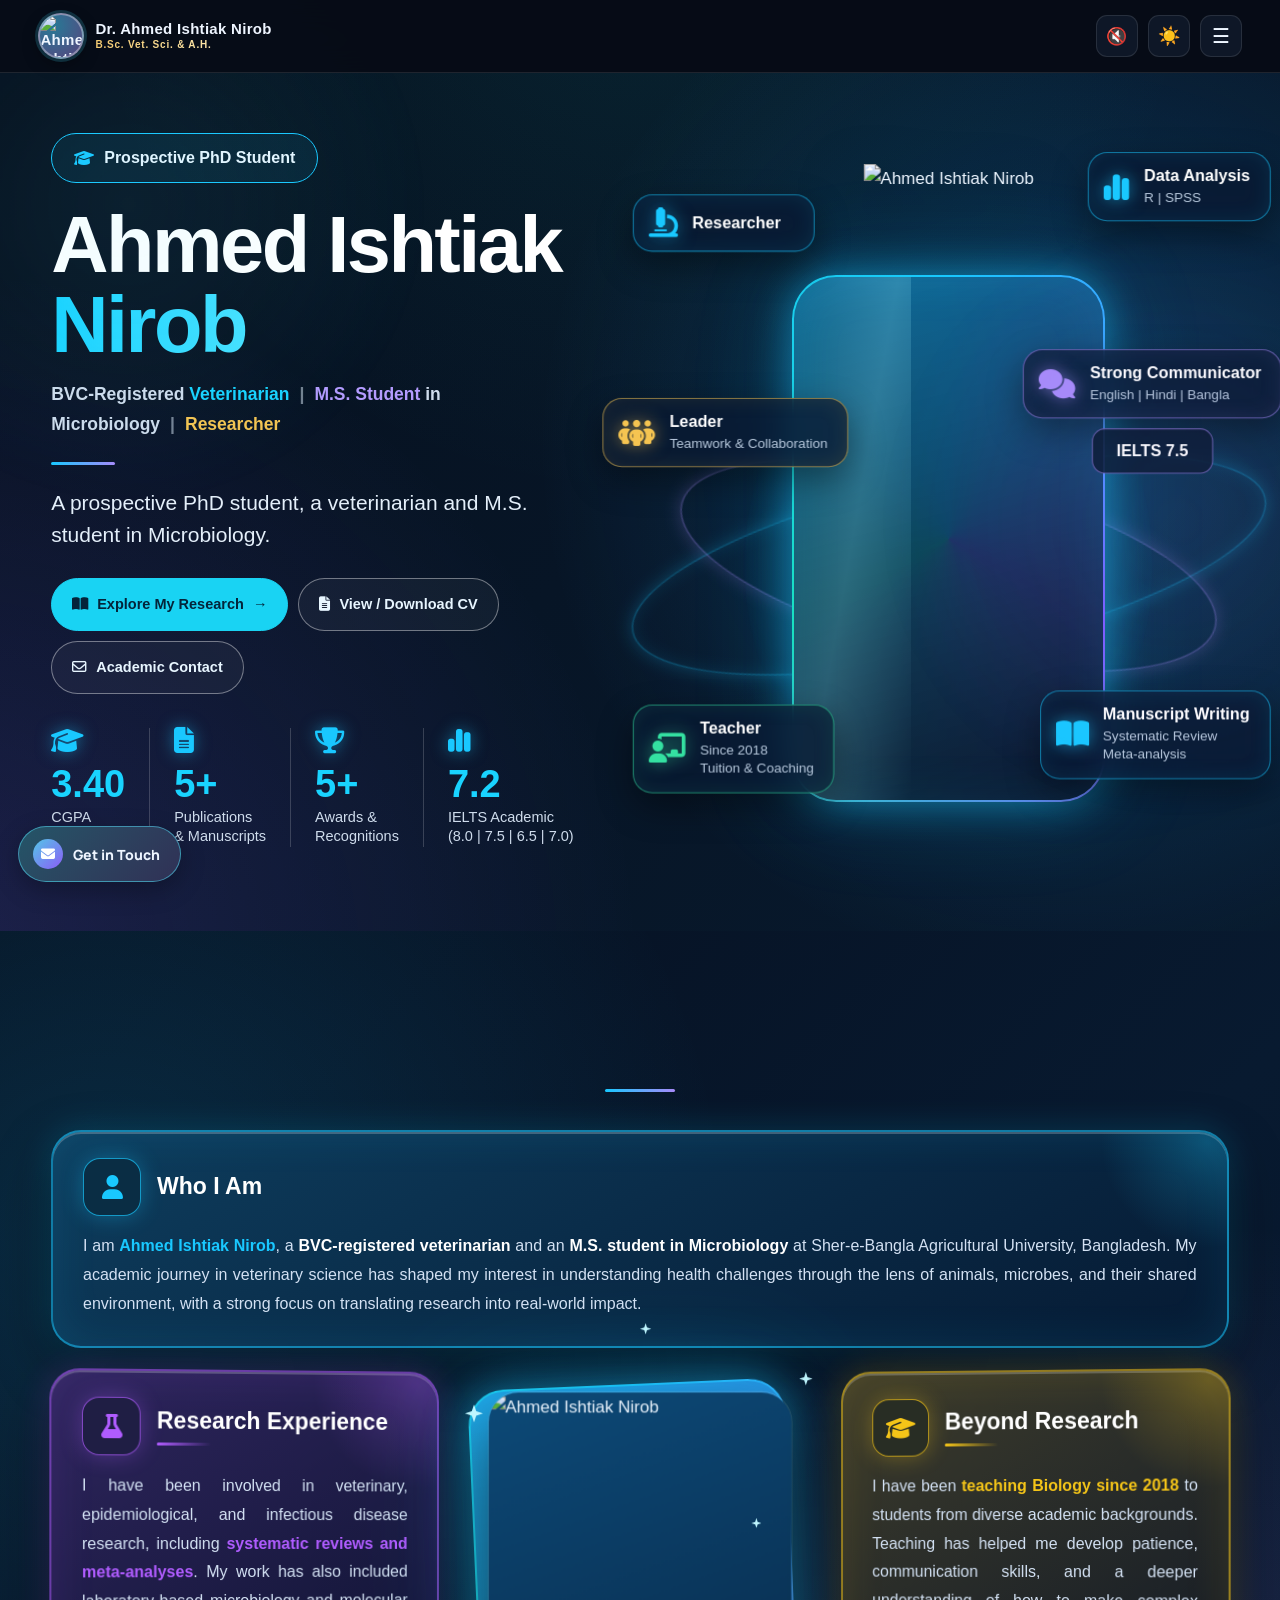
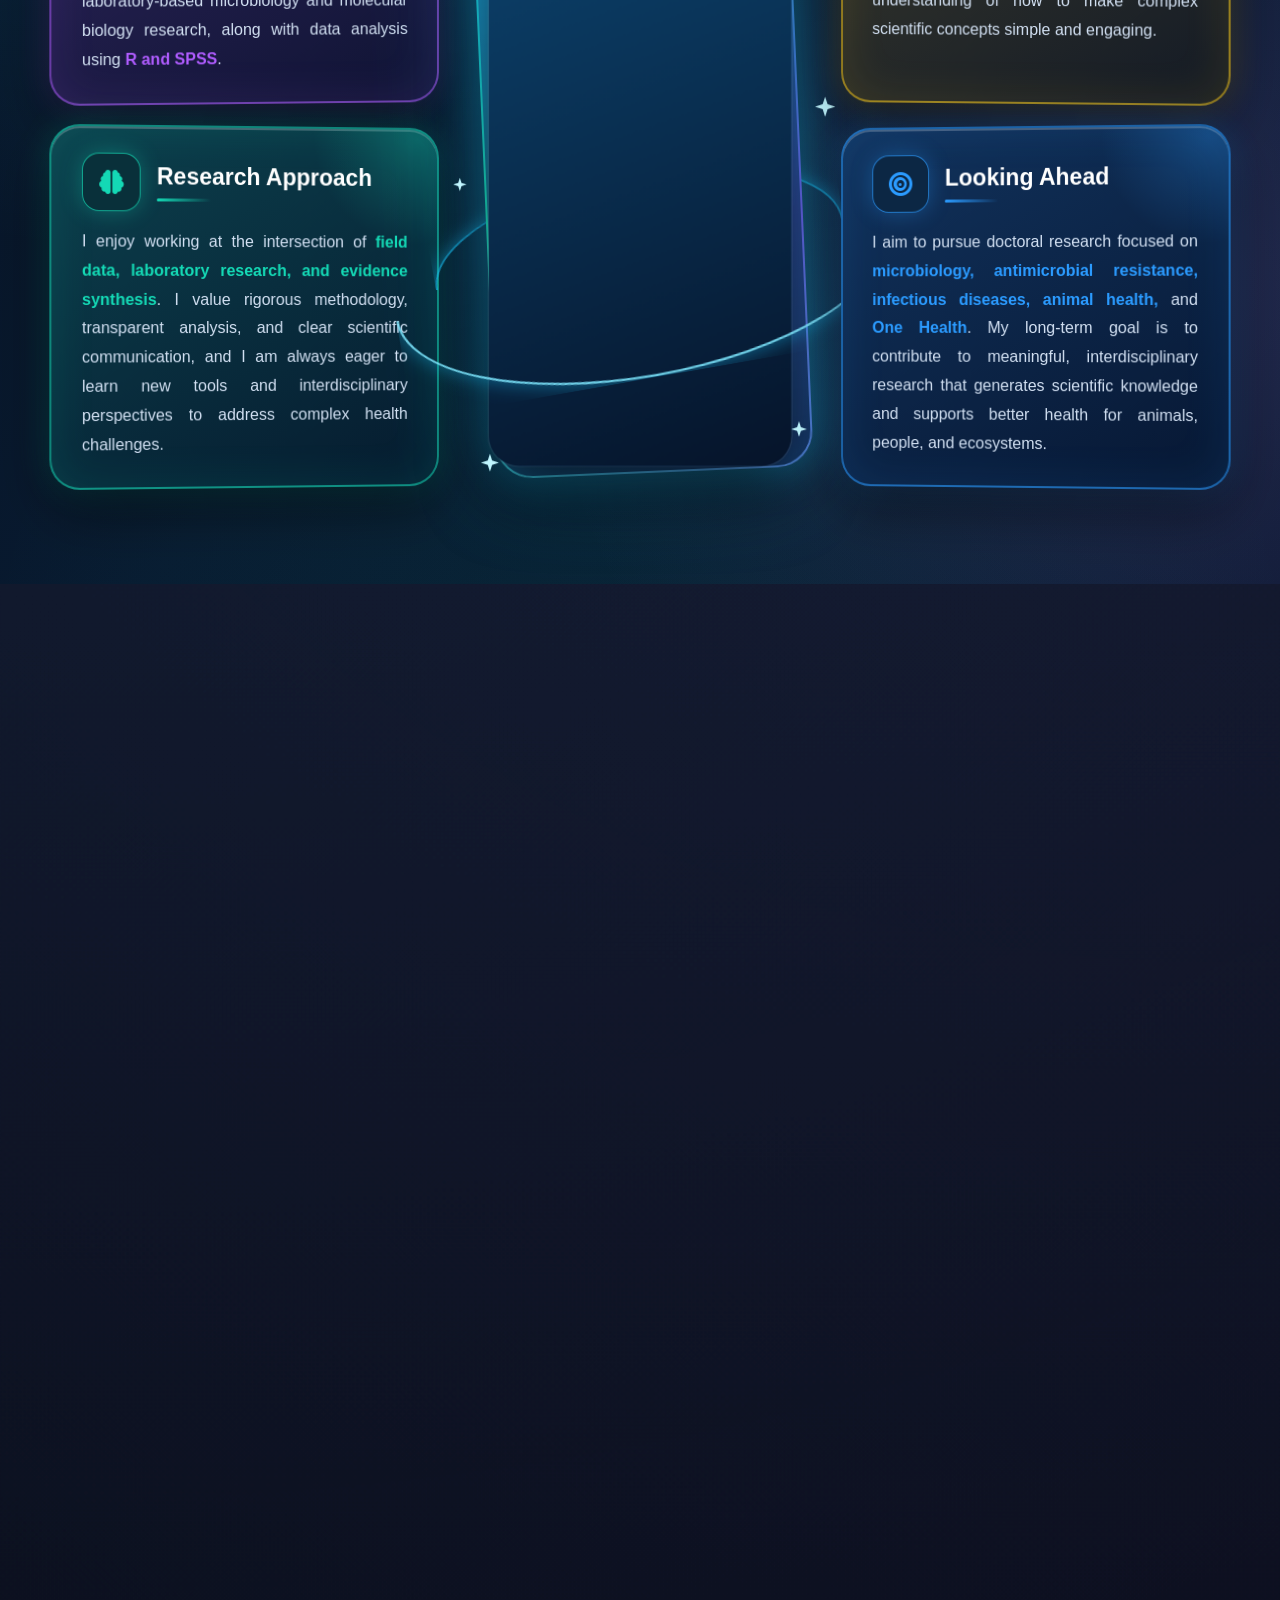
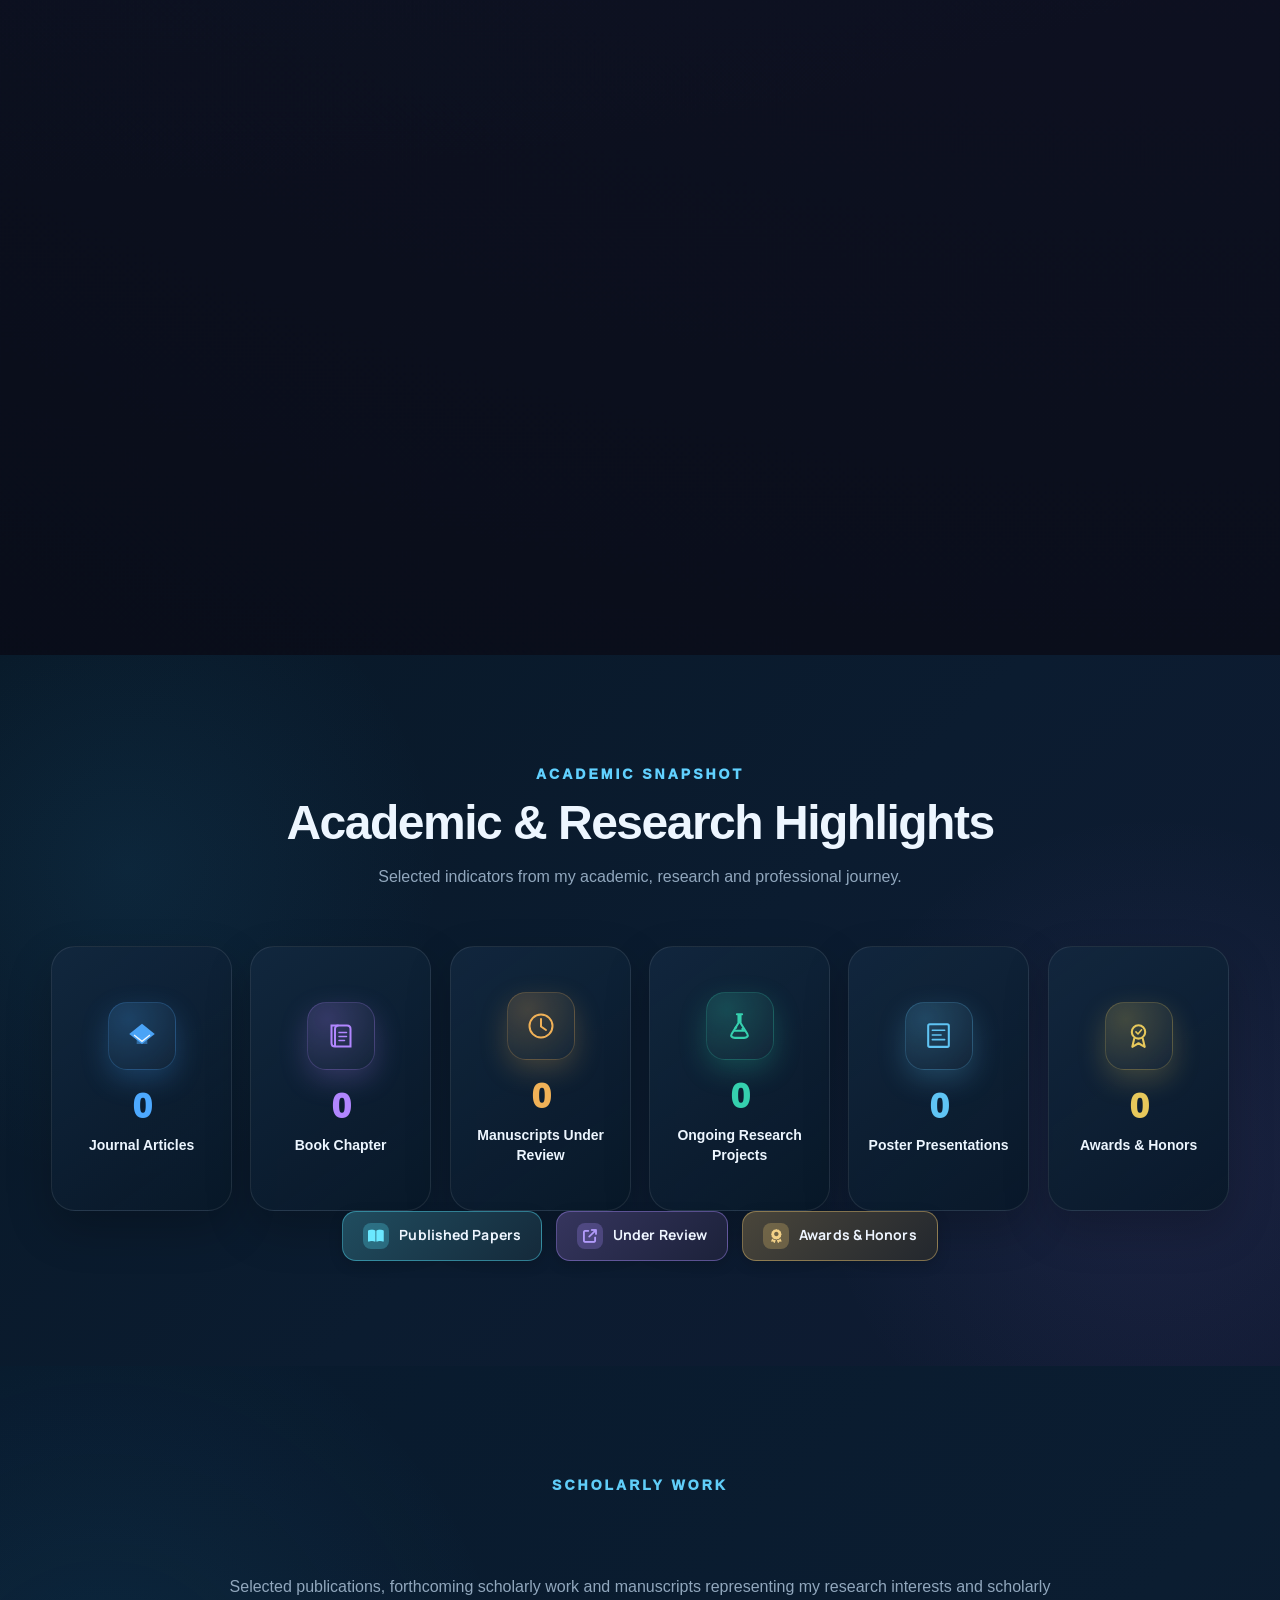
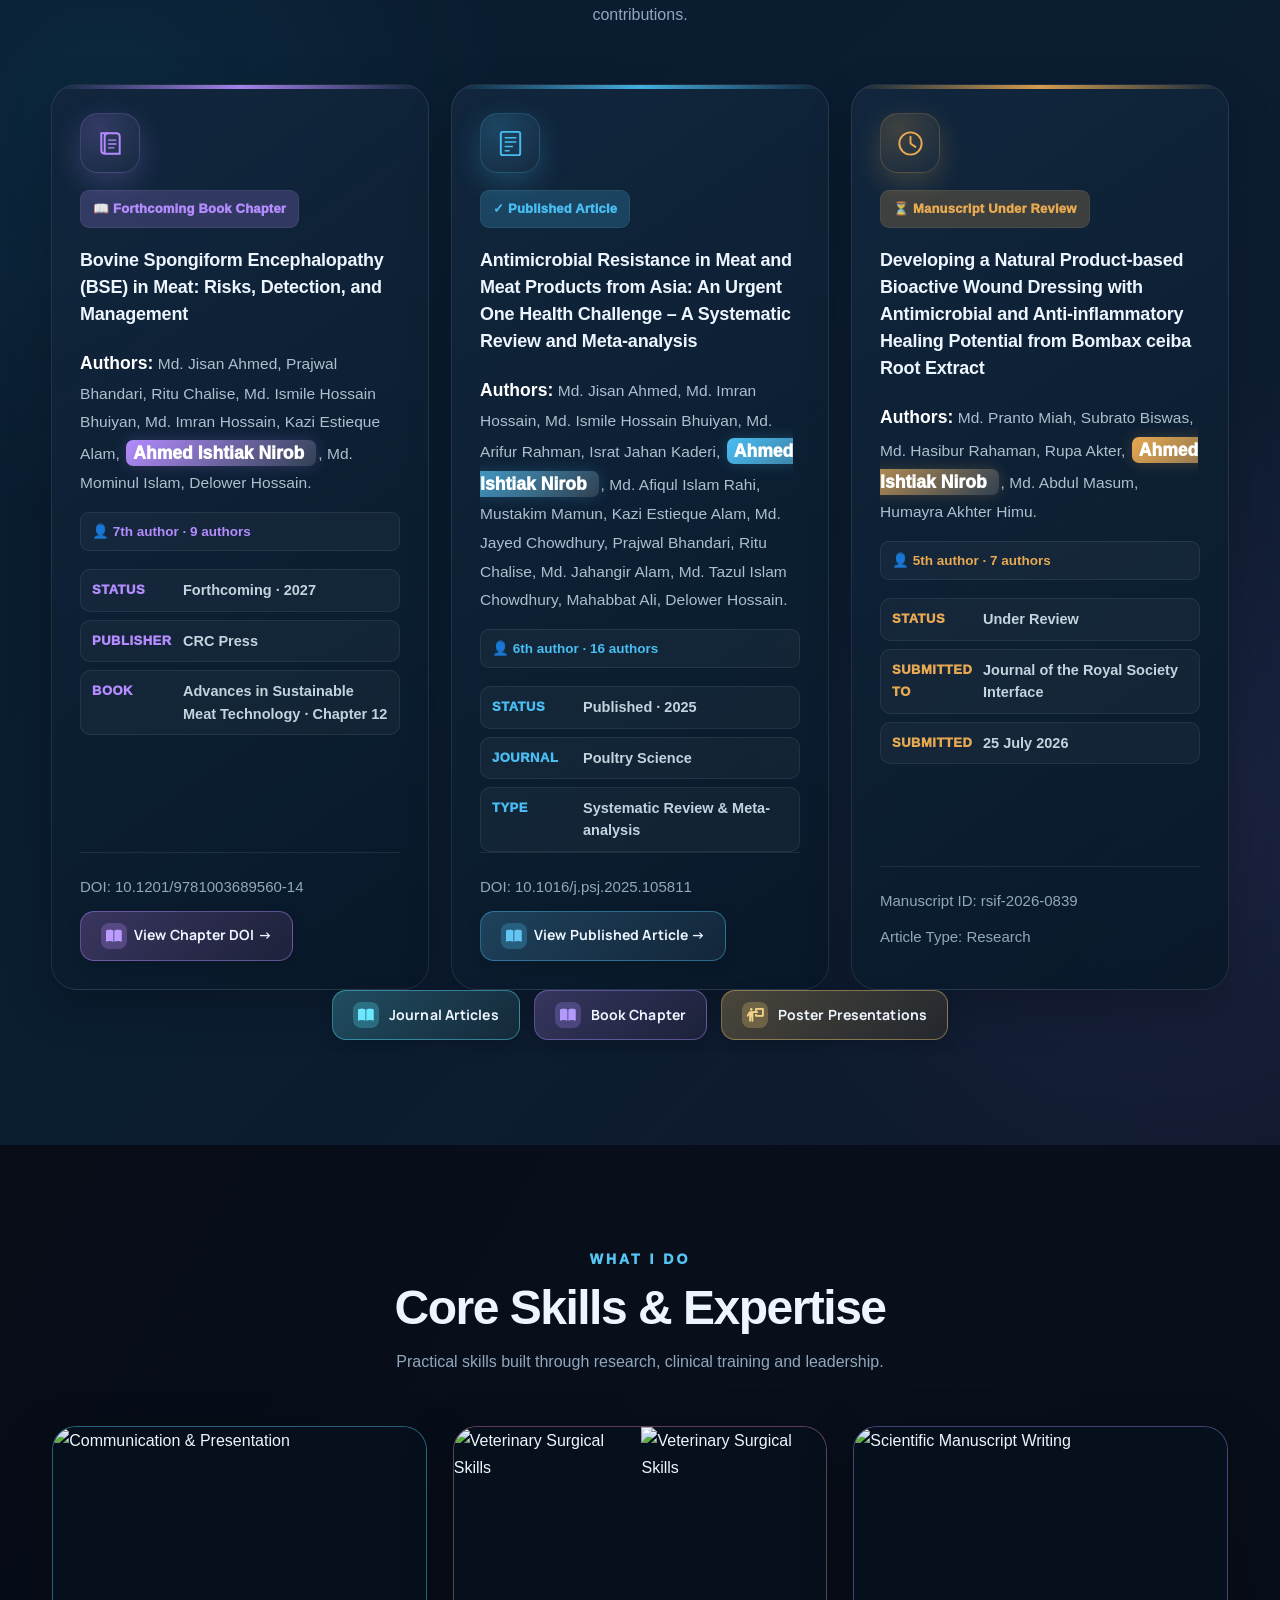
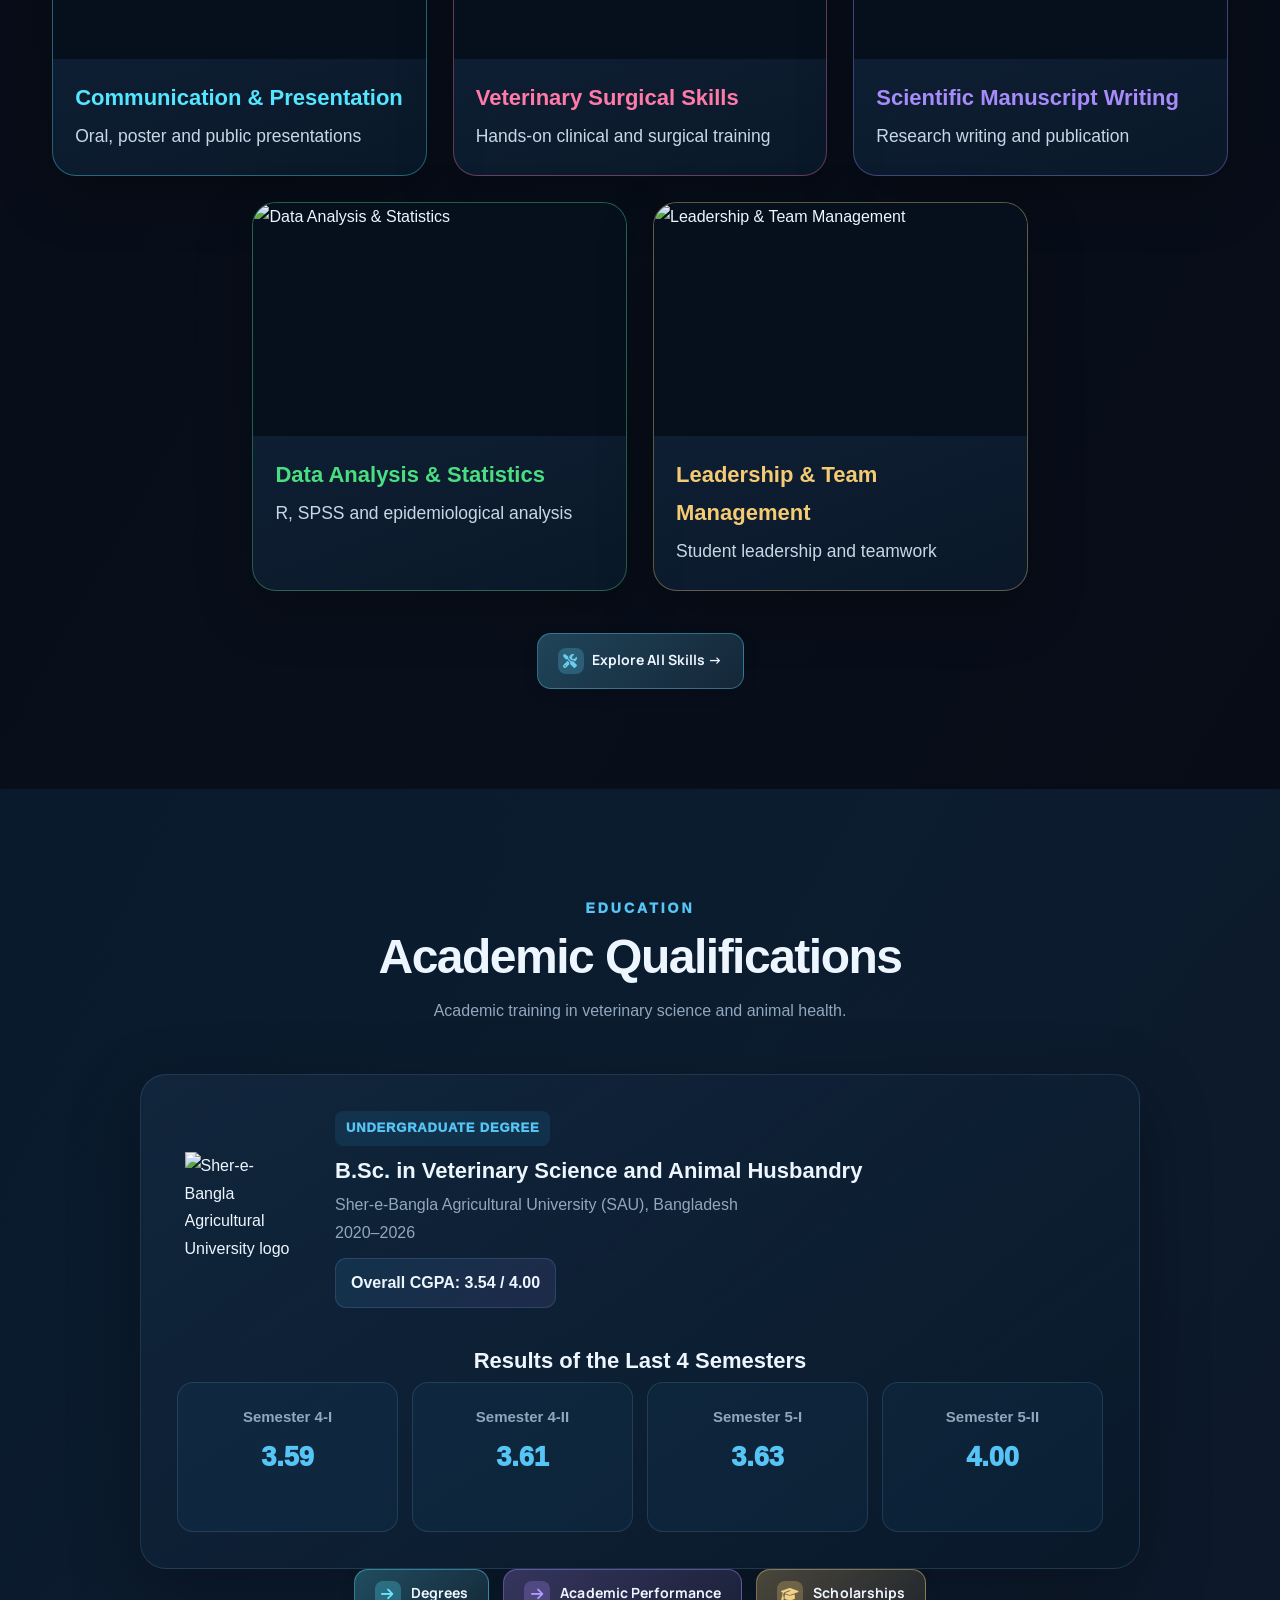
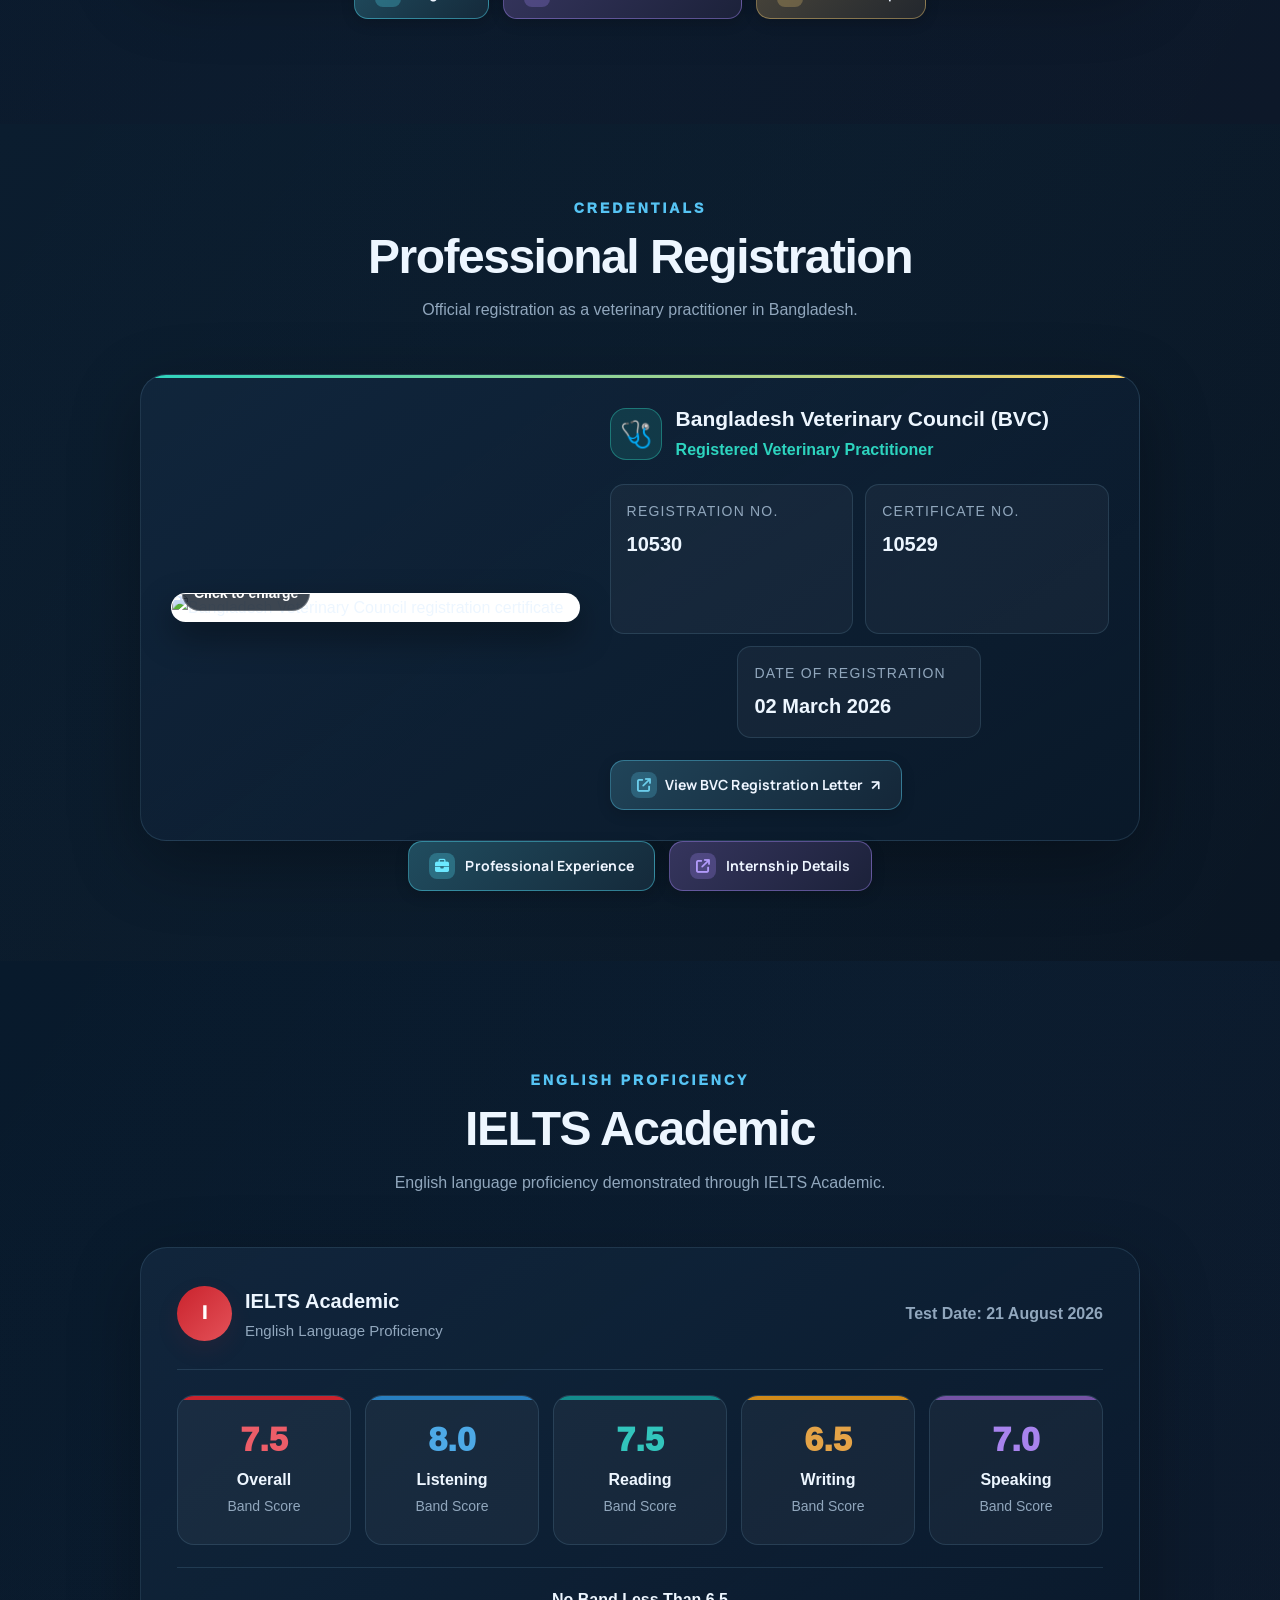
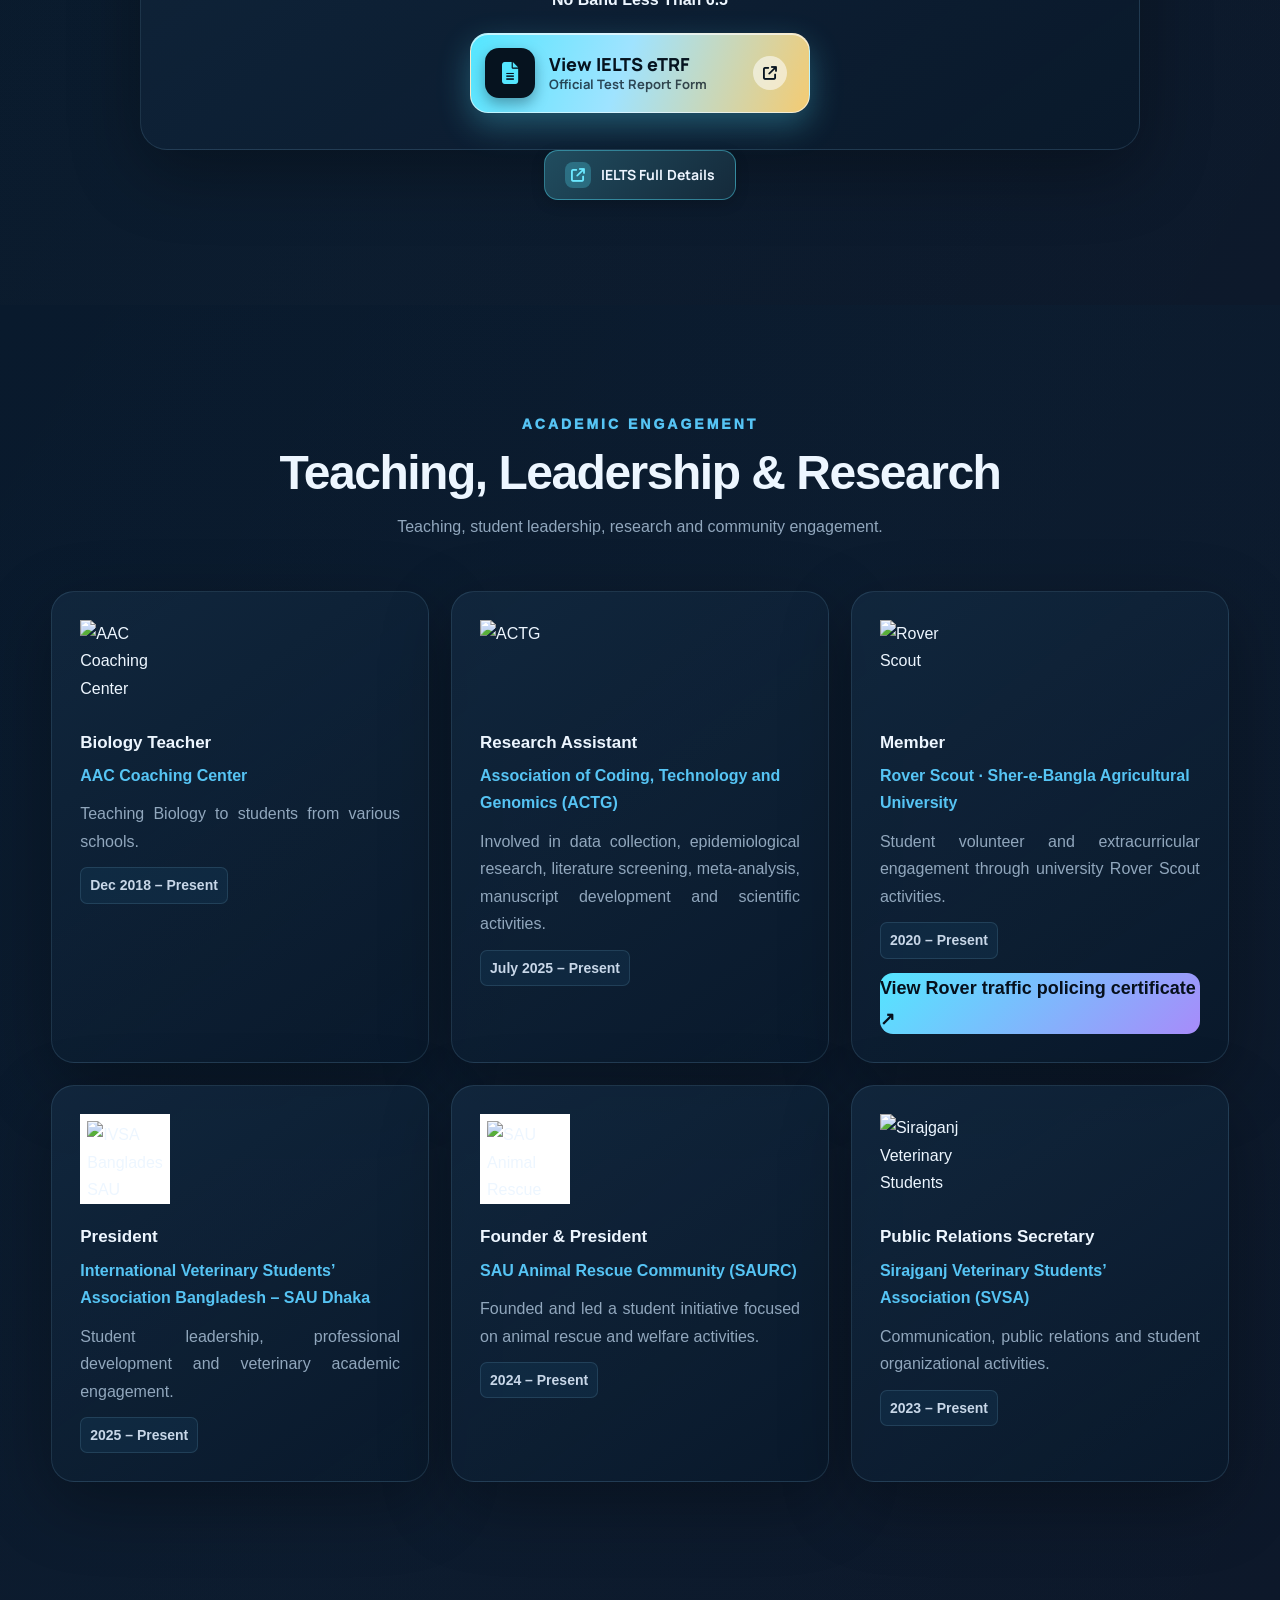
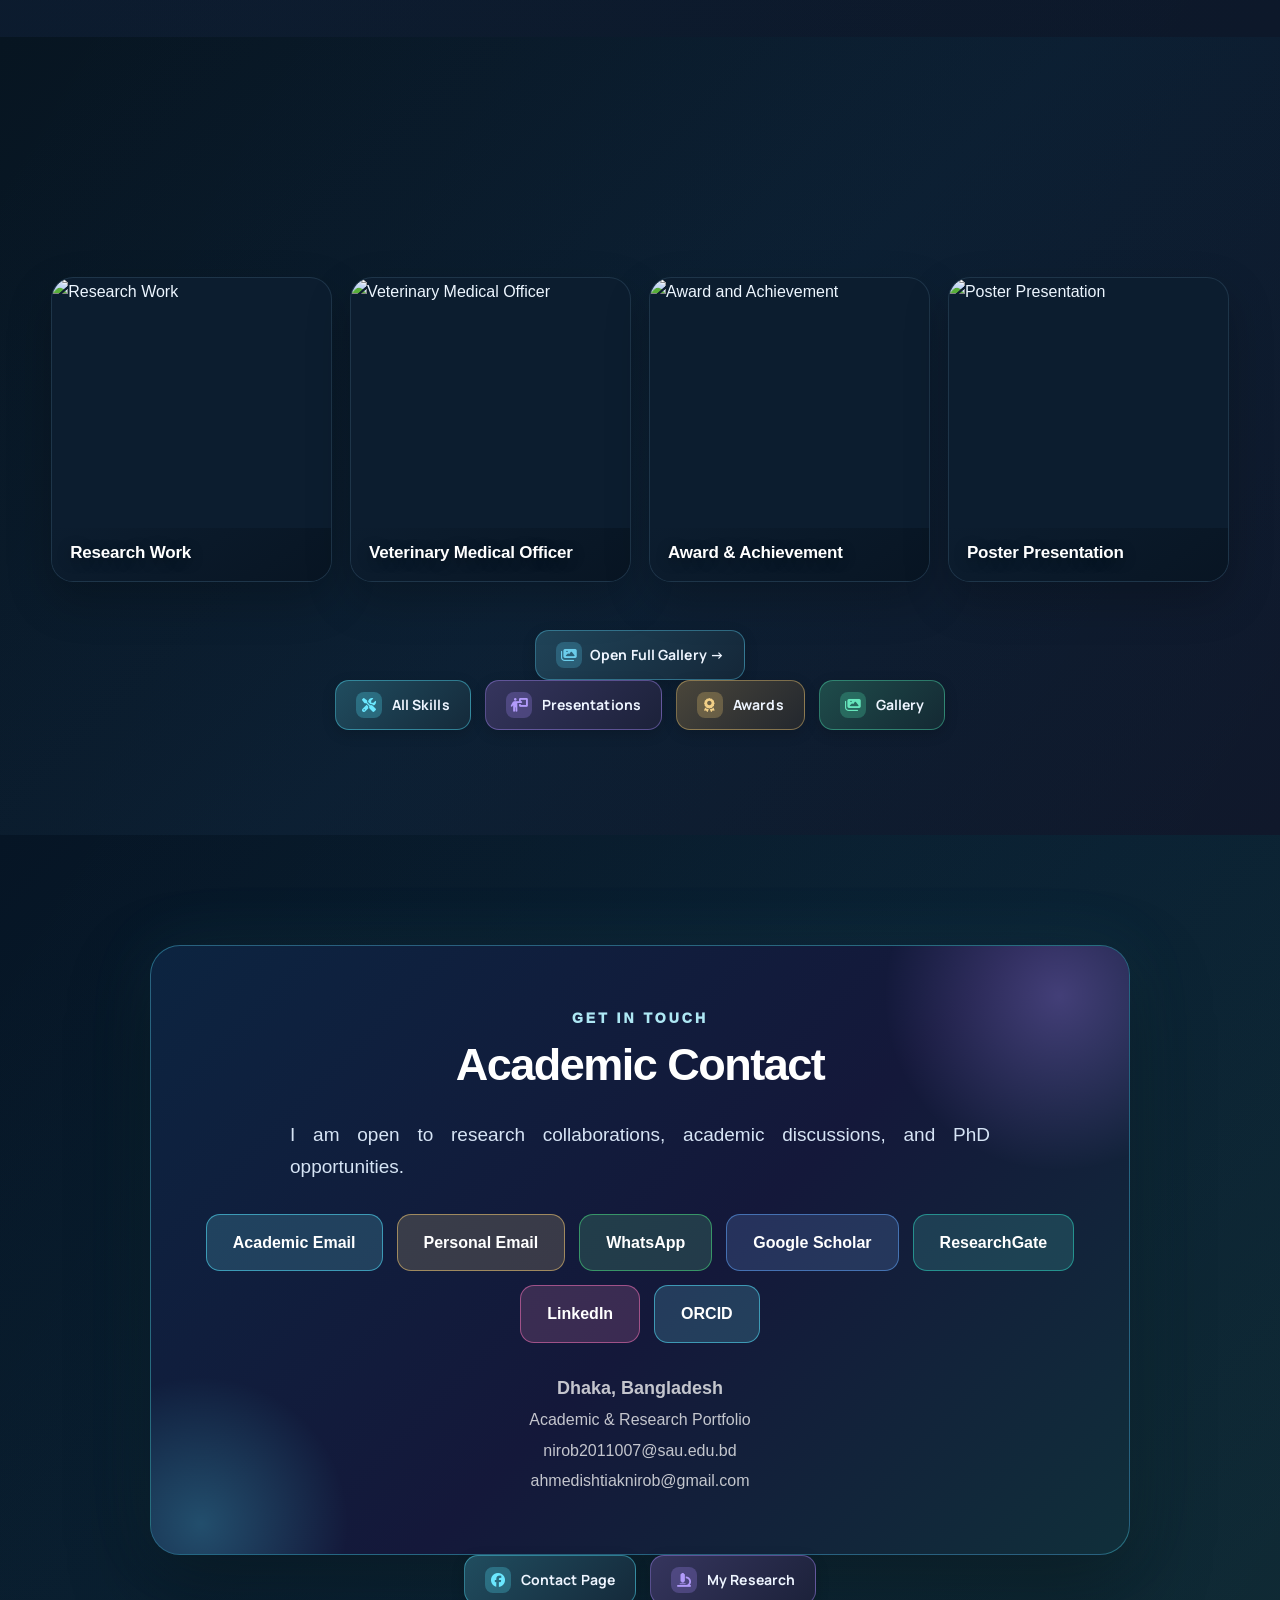
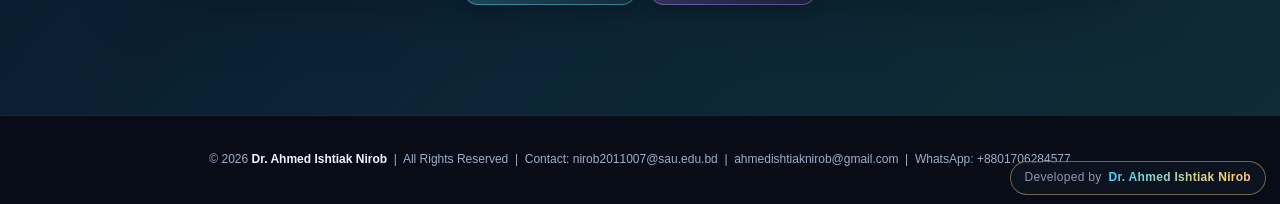
==== commit ec8eb190: "Update index.html" ====
--- a/index.html
+++ b/index.html
@@ -11271,9 +11271,9 @@
 @keyframes hxTwinkle{0%,100%{opacity:.15;scale:.5}50%{opacity:1;scale:1.2}}
 @keyframes hxPulse{0%,100%{box-shadow:0 0 0 0 rgba(25,200,255,.4)}50%{box-shadow:0 0 0 10px rgba(25,200,255,0)}}
 
-#page-home .hx{position:relative;padding:60px 0 84px!important;min-height:calc(100vh - 76px);display:flex;align-items:center;overflow:hidden;background:linear-gradient(135deg,#06101e,#081a2e)}
-#page-home .hx::before{content:"";display:block;position:absolute;inset:-15%;background:radial-gradient(circle at 76% 45%,rgba(25,160,255,.24),transparent 38%),radial-gradient(circle at 8% 92%,rgba(130,90,255,.18),transparent 38%),radial-gradient(circle at 50% 0,rgba(25,225,200,.08),transparent 40%);animation:hxBg 14s ease-in-out infinite alternate;pointer-events:none}
-#page-home .hx .container{position:relative;z-index:1}
+#page-home .hxr{position:relative;padding:60px 0 84px!important;min-height:calc(100vh - 76px);display:flex;align-items:center;overflow:hidden;background:linear-gradient(135deg,#06101e,#081a2e)}
+#page-home .hxr::before{content:"";display:block;position:absolute;inset:-15%;background:radial-gradient(circle at 76% 45%,rgba(25,160,255,.24),transparent 38%),radial-gradient(circle at 8% 92%,rgba(130,90,255,.18),transparent 38%),radial-gradient(circle at 50% 0,rgba(25,225,200,.08),transparent 40%);animation:hxBg 14s ease-in-out infinite alternate;pointer-events:none}
+#page-home .hxr .container{position:relative;z-index:1}
 #page-home .hx-grid{display:grid;grid-template-columns:minmax(0,1.04fr) minmax(0,1fr);gap:34px;align-items:center}
 #page-home .hx-a{animation:hxIn .95s cubic-bezier(.2,.9,.25,1) both;animation-delay:var(--d,.1s)}
 #page-home .hx-badge{display:inline-flex;align-items:center;gap:10px;padding:10px 22px;border-radius:30px;font-size:16px;font-weight:700;color:#e8f6ff;border:1.5px solid #19c8ff;background:rgba(25,200,255,.08);animation:hxIn .95s cubic-bezier(.2,.9,.25,1) both,hxPulse 3s ease-in-out 1.2s infinite}
@@ -11329,7 +11329,7 @@
 
 /* tablet + phone: chips stay AROUND the photo */
 @media(max-width:900px){
-#page-home .hx{padding:26px 0 56px!important;min-height:0;align-items:flex-start}
+#page-home .hxr{padding:26px 0 56px!important;min-height:0;align-items:flex-start}
 #page-home .hx-grid{grid-template-columns:1fr;gap:34px}
 #page-home .hx-stage{order:-1;width:100%;max-width:560px;margin:0 auto;height:min(126vw,580px);min-height:0}
 #page-home .hx-frame{left:21%;right:21%;top:16%;bottom:1%;border-radius:30px}
@@ -11414,7 +11414,62 @@
 #page-home .ab3-card p{font-size:15.5px;line-height:1.75}
 #page-home .ab3-hd h3{font-size:21px}
 }
-@media(prefers-reduced-motion:reduce){#page-home .hx *,#page-home .ab3 *,#page-home .hx::before,#page-home .ab3::before{animation:none!important}}
+@media(prefers-reduced-motion:reduce){#page-home .hxr *,#page-home .ab3 *,#page-home .hxr::before,#page-home .ab3::before{animation:none!important}}
+
+/* ===== v2: pop-out 3D photo, glossy 3D cards, title logos ===== */
+@keyframes ab3Sway{0%,100%{transform:rotateY(-9deg) rotateX(2deg)}50%{transform:rotateY(9deg) rotateX(-2deg)}}
+@keyframes ab3Floor{0%,100%{opacity:.7;scale:1}50%{opacity:1;scale:1.1}}
+@keyframes ab3Hover{0%,100%{translate:0 0}50%{translate:0 -8px}}
+#page-home .ab3-sway{animation:ab3Sway 9s ease-in-out infinite}
+#page-home .ab3-card{border-width:2px;border-radius:30px;background:linear-gradient(150deg,color-mix(in srgb,var(--c) 22%,#0a1630),color-mix(in srgb,var(--c) 6%,#050f26));box-shadow:0 22px 56px rgba(0,0,0,.45),0 0 34px color-mix(in srgb,var(--c) 22%,transparent),inset 0 2px 0 rgba(255,255,255,.22),inset 0 0 46px color-mix(in srgb,var(--c) 12%,transparent);transform:perspective(1400px) rotateY(var(--cr,0deg))}
+#page-home .ab3-l1,#page-home .ab3-l2{--cr:5deg}
+#page-home .ab3-r1,#page-home .ab3-r2{--cr:-5deg}
+#page-home .ab3-card:hover{transform:perspective(1400px) rotateY(0deg) translateY(-8px)}
+#page-home .ab3-frame{left:12%;right:12%;top:8%;bottom:8%;border-radius:40px;rotate:0deg;background:linear-gradient(170deg,rgba(40,130,220,.5),rgba(8,30,70,.82)) padding-box,conic-gradient(from var(--hxa),#19c8ff,#6d6cff,#19e0c0,#19c8ff) border-box}
+#page-home .ab3-pic.ab3-solid .ab3-frame{left:5%;right:5%;top:2%;bottom:2%;rotate:-2.5deg;border-radius:36px}
+#page-home .ab3-pic:not(.ab3-solid) .ab3-img{left:-10%;top:auto;bottom:-3%;width:120%;height:106%;object-fit:contain;object-position:50% 100%;background:none;border-radius:0;box-shadow:none;filter:drop-shadow(0 26px 28px rgba(0,0,0,.55)) drop-shadow(0 0 22px rgba(25,200,255,.28));transform:translateZ(120px);animation:ab3Hover 6s ease-in-out infinite}
+#page-home .ab3-pic.ab3-solid .ab3-img{transform:translateZ(80px)}
+#page-home .ab3-floor{position:absolute;left:6%;right:6%;bottom:-1%;height:10%;border-radius:50%;background:radial-gradient(ellipse,rgba(60,220,255,.8),rgba(25,200,255,.18) 55%,transparent 72%);filter:blur(10px);transform:translateZ(-5px);animation:ab3Floor 4s ease-in-out infinite}
+#page-home .ab3-ring.front{--z:170px}
+#page-home .ab3-ring.back{--z:-50px}
+@media(min-width:1001px){
+#page-home .ab3-grid{grid-template-columns:minmax(0,1fr) minmax(340px,.9fr) minmax(0,1fr)}
+#page-home .ab3-pic{min-height:620px}
+}
+@media(max-width:1000px){
+#page-home .ab3-card{transform:none;--cr:0deg}
+#page-home .ab3-card:hover{transform:translateY(-5px)}
+#page-home .ab3-pic{min-height:500px;max-width:380px;margin-top:22px}
+}
+
+/* title logos (shared, like the Research DNA logo) */
+@keyframes tlFloat{0%,100%{translate:0 0}50%{translate:0 -.07em}}
+@keyframes tlGlow{from{filter:drop-shadow(0 0 5px rgba(73,220,255,.55)) drop-shadow(0 0 14px rgba(153,120,255,.3))}to{filter:drop-shadow(0 0 9px rgba(73,220,255,.95)) drop-shadow(0 0 24px rgba(153,120,255,.55))}}
+.tl-logo{display:inline-block;width:.78em;height:.78em;margin-left:.3em;vertical-align:-.08em;-webkit-text-fill-color:initial;animation:tlFloat 3.1s ease-in-out infinite,tlGlow 2.3s ease-in-out infinite alternate;transition:transform .45s cubic-bezier(.16,1,.3,1)}
+.tl-logo svg{display:block;width:100%;height:100%;overflow:visible;fill:none;stroke:#61e4ff;stroke-width:2.4;stroke-linecap:round;stroke-linejoin:round}
+.tl-logo svg .a{stroke:#a78bfa}
+h1:hover>.tl-logo,h2:hover>.tl-logo{transform:scale(1.15) rotate(7deg)}
+@media(max-width:520px){.tl-logo{width:.7em;height:.7em;margin-left:.2em}}
+@media(prefers-reduced-motion:reduce){.tl-logo{animation:none}}
+/* v3: photo centred vertically, higher */
+#page-home .ab3-pic:not(.ab3-solid) .ab3-img{top:50%;bottom:auto;left:-8%;width:116%;height:92%;object-position:50% 50%;transform:translateY(-50%) translateZ(120px)}
+#page-home .ab3-pic.ab3-solid .ab3-img{top:50%;height:88%;transform:translateY(-50%) translateZ(80px)}
+#page-home .ab3-pic:not(.ab3-solid) .ab3-frame{top:10%;bottom:10%}
+#page-home .ab3-floor{bottom:3%}
+#page-home .ab3-ring{top:62%}
+
+/* v4: mobile layering (chips above body), text fit, no heavy blur, safe reveal */
+#page-home .hx-glow,#page-home .ab3-glow,#page-home .ab3-floor{filter:none}
+#page-home .hx-chip>div{min-width:0}
+#page-home .hx-chip b,#page-home .hx-chip span{overflow-wrap:anywhere}
+@media(max-width:900px){
+#page-home .hx-photo{transform:translateX(-50%) translateZ(10px);height:94%;max-width:96%;object-fit:contain;object-position:50% 100%}
+#page-home .hx-chip{transform:translateZ(70px);box-sizing:border-box}
+#page-home .hx-chip:hover{transform:translateZ(80px)}
+#page-home .hx-chip b{font-size:clamp(9.5px,2.75vw,13.5px)}
+#page-home .hx-chip span{font-size:clamp(8.5px,2.4vw,11.5px)}
+#page-home .hx-chip.c4,#page-home .hx-chip.c6,#page-home .hx-chip.c3{width:clamp(118px,36vw,190px)}
+}
 </style>
 </head>
 <body>
@@ -11449,7 +11504,7 @@
      HERO
 ========================================================= -->
 
-<section class="hx" id="hx-hero"><div class="container hx-grid">
+<section class="hxr" id="hx-hero"><div class="container hx-grid">
 <div class="hx-text">
 <span class="hx-badge" style="--d:.05s"><i class="fa-solid fa-graduation-cap"></i>Prospective PhD Student</span>
 <h1 class="hx-a" style="--d:.15s"><span>Ahmed Ishtiak</span><em>Nirob</em></h1>
@@ -11473,7 +11528,7 @@
 <div class="hx-chip c6"><i class="fa-solid fa-book-open"></i><div><b>Manuscript Writing</b><span>Systematic Review<br>Meta-analysis</span></div></div>
 </div></div></div></div>
 </div></section>
-<section class="ab3" id="ab3-about"><div class="container"><div class="ab3-head" data-in="d"><h2>About <em>Me</em></h2><span></span></div><div class="ab3-grid"><article class="ab3-card ab3-who" data-in="d" style="--d:0s"><div class="ab3-hd"><span class="ab3-ic"><i class="fa-solid fa-user"></i></span><div><h3>Who I Am</h3><small></small></div></div><p>I am <b>Ahmed Ishtiak Nirob</b>, a <b class="w">BVC-registered veterinarian</b> and an <b class="w">M.S. student in Microbiology</b> at Sher-e-Bangla Agricultural University, Bangladesh. My academic journey in veterinary science has shaped my interest in understanding health challenges through the lens of animals, microbes, and their shared environment, with a strong focus on translating research into real-world impact.</p></article><article class="ab3-card ab3-l1" data-in="l" style="--d:.1s"><div class="ab3-hd"><span class="ab3-ic"><i class="fa-solid fa-flask"></i></span><div><h3>Research Experience</h3><small></small></div></div><p>I have been involved in veterinary, epidemiological, and infectious disease research, including <b>systematic reviews and meta-analyses</b>. My work has also included laboratory-based microbiology and molecular biology research, along with data analysis using <b>R and SPSS</b>.</p></article><article class="ab3-card ab3-l2" data-in="l" style="--d:.2s"><div class="ab3-hd"><span class="ab3-ic"><i class="fa-solid fa-brain"></i></span><div><h3>Research Approach</h3><small></small></div></div><p>I enjoy working at the intersection of <b>field data, laboratory research, and evidence synthesis</b>. I value rigorous methodology, transparent analysis, and clear scientific communication, and I am always eager to learn new tools and interdisciplinary perspectives to address complex health challenges.</p></article><div class="ab3-pic" data-in="z" style="--d:.15s"><div class="ab3-stage" id="ab3Stage"><div class="ab3-tilt"><div class="ab3-sway"><div class="ab3-glow"></div><i class="ab3-ring back"></i><div class="ab3-frame"></div><img class="ab3-img" src="https://lh3.googleusercontent.com/d/1I0svNjtbWrdDpVDNy-HgTJ2tmzymQ4Fq=w1400" alt="Ahmed Ishtiak Nirob" loading="lazy" referrerpolicy="no-referrer"><i class="ab3-ring front"></i><span class="ab3-sparks"><i style="--x:6%;--y:10%;--s:16px;--t:3.2s;--dl:0.0s"></i><i style="--x:90%;--y:6%;--s:12px;--t:4.0s;--dl:0.8s"></i><i style="--x:94%;--y:46%;--s:18px;--t:3.6s;--dl:1.4s"></i><i style="--x:3%;--y:56%;--s:12px;--t:4.4s;--dl:2.0s"></i><i style="--x:88%;--y:86%;--s:14px;--t:3.8s;--dl:0.5s"></i><i style="--x:10%;--y:90%;--s:16px;--t:4.2s;--dl:1.7s"></i><i style="--x:50%;--y:0%;--s:10px;--t:3.4s;--dl:2.4s"></i><i style="--x:78%;--y:24%;--s:9px;--t:3.9s;--dl:1.1s"></i></span></div></div></div></div><article class="ab3-card ab3-r1" data-in="r" style="--d:.1s"><div class="ab3-hd"><span class="ab3-ic"><i class="fa-solid fa-graduation-cap"></i></span><div><h3>Beyond Research</h3><small></small></div></div><p>I have been <b>teaching Biology since 2018</b> to students from diverse academic backgrounds. Teaching has helped me develop patience, communication skills, and a deeper understanding of how to make complex scientific concepts simple and engaging.</p></article><article class="ab3-card ab3-r2" data-in="r" style="--d:.2s"><div class="ab3-hd"><span class="ab3-ic"><i class="fa-solid fa-bullseye"></i></span><div><h3>Looking Ahead</h3><small></small></div></div><p>I aim to pursue doctoral research focused on <b>microbiology, antimicrobial resistance, infectious diseases, animal health,</b> and <b>One Health</b>. My long-term goal is to contribute to meaningful, interdisciplinary research that generates scientific knowledge and supports better health for animals, people, and ecosystems.</p></article></div></div></section>
+<section class="ab3" id="ab3-about"><div class="container"><div class="ab3-head" data-in="d"><h2>About <em>Me</em><span class="tl-logo" aria-hidden="true"><svg viewBox="0 0 64 64"><ellipse cx="32" cy="42" rx="13" ry="10"/><circle class="a" cx="13" cy="28" r="5.5"/><circle cx="25" cy="15" r="5.5"/><circle class="a" cx="39" cy="15" r="5.5"/><circle cx="51" cy="28" r="5.5"/></svg></span></h2><span></span></div><div class="ab3-grid"><article class="ab3-card ab3-who" data-in="d" style="--d:0s"><div class="ab3-hd"><span class="ab3-ic"><i class="fa-solid fa-user"></i></span><div><h3>Who I Am</h3><small></small></div></div><p>I am <b>Ahmed Ishtiak Nirob</b>, a <b class="w">BVC-registered veterinarian</b> and an <b class="w">M.S. student in Microbiology</b> at Sher-e-Bangla Agricultural University, Bangladesh. My academic journey in veterinary science has shaped my interest in understanding health challenges through the lens of animals, microbes, and their shared environment, with a strong focus on translating research into real-world impact.</p></article><article class="ab3-card ab3-l1" data-in="l" style="--d:.1s"><div class="ab3-hd"><span class="ab3-ic"><i class="fa-solid fa-flask"></i></span><div><h3>Research Experience</h3><small></small></div></div><p>I have been involved in veterinary, epidemiological, and infectious disease research, including <b>systematic reviews and meta-analyses</b>. My work has also included laboratory-based microbiology and molecular biology research, along with data analysis using <b>R and SPSS</b>.</p></article><article class="ab3-card ab3-l2" data-in="l" style="--d:.2s"><div class="ab3-hd"><span class="ab3-ic"><i class="fa-solid fa-brain"></i></span><div><h3>Research Approach</h3><small></small></div></div><p>I enjoy working at the intersection of <b>field data, laboratory research, and evidence synthesis</b>. I value rigorous methodology, transparent analysis, and clear scientific communication, and I am always eager to learn new tools and interdisciplinary perspectives to address complex health challenges.</p></article><div class="ab3-pic ab3-solid" data-cut="auto" data-in="z" style="--d:.15s"><div class="ab3-stage" id="ab3Stage"><div class="ab3-tilt"><div class="ab3-sway"><div class="ab3-glow"></div><div class="ab3-floor"></div><i class="ab3-ring back"></i><div class="ab3-frame"></div><img class="ab3-img" src="https://lh3.googleusercontent.com/d/1I0svNjtbWrdDpVDNy-HgTJ2tmzymQ4Fq=w1400" alt="Ahmed Ishtiak Nirob" loading="lazy" referrerpolicy="no-referrer"><i class="ab3-ring front"></i><span class="ab3-sparks"><i style="--x:6%;--y:10%;--s:16px;--t:3.2s;--dl:0.0s"></i><i style="--x:90%;--y:6%;--s:12px;--t:4.0s;--dl:0.8s"></i><i style="--x:94%;--y:46%;--s:18px;--t:3.6s;--dl:1.4s"></i><i style="--x:3%;--y:56%;--s:12px;--t:4.4s;--dl:2.0s"></i><i style="--x:88%;--y:86%;--s:14px;--t:3.8s;--dl:0.5s"></i><i style="--x:10%;--y:90%;--s:16px;--t:4.2s;--dl:1.7s"></i><i style="--x:50%;--y:0%;--s:10px;--t:3.4s;--dl:2.4s"></i><i style="--x:78%;--y:24%;--s:9px;--t:3.9s;--dl:1.1s"></i></span></div></div></div></div><article class="ab3-card ab3-r1" data-in="r" style="--d:.1s"><div class="ab3-hd"><span class="ab3-ic"><i class="fa-solid fa-graduation-cap"></i></span><div><h3>Beyond Research</h3><small></small></div></div><p>I have been <b>teaching Biology since 2018</b> to students from diverse academic backgrounds. Teaching has helped me develop patience, communication skills, and a deeper understanding of how to make complex scientific concepts simple and engaging.</p></article><article class="ab3-card ab3-r2" data-in="r" style="--d:.2s"><div class="ab3-hd"><span class="ab3-ic"><i class="fa-solid fa-bullseye"></i></span><div><h3>Looking Ahead</h3><small></small></div></div><p>I aim to pursue doctoral research focused on <b>microbiology, antimicrobial resistance, infectious diseases, animal health,</b> and <b>One Health</b>. My long-term goal is to contribute to meaningful, interdisciplinary research that generates scientific knowledge and supports better health for animals, people, and ecosystems.</p></article></div></div></section>
 
 
 <!-- =========================================================
@@ -15792,7 +15847,7 @@
 <div class="wrap">
 <header class="hero">
  <div class="eyebrow"><i></i> Scientific Output · Research Portfolio</div>
- <h1>Publications</h1>
+ <h1>Publications<span class="tl-logo" aria-hidden="true"><svg viewBox="0 0 64 64"><path d="M32 18C32 14 26 12 8 12v36c18 0 24 2 24 6"/><path class="a" d="M32 18c0-4 6-6 24-6v36c-18 0-24 2-24 6"/><path d="M32 18v36"/><path d="M15 22h11M15 30h11"/><path class="a" d="M38 22h11M38 30h11"/></svg></span></h1>
  <div class="hero-line"></div>
  <p class="lead">Peer-reviewed publications, scholarly writing, manuscripts under review, book contributions, and scientific poster presentations.</p>
 </header>
@@ -15861,7 +15916,7 @@
 <main class="edx">
   <div class="container">
     <header class="hero">
-      <h1>Education</h1>
+      <h1>Education<span class="tl-logo" aria-hidden="true"><svg viewBox="0 0 64 64"><path d="M32 12 4 26l28 14 28-14z"/><path class="a" d="M16 33v13c0 4 7 8 16 8s16-4 16-8V33"/><path d="M60 26v18"/></svg></span></h1>
       <p>Academic training in veterinary science and animal health: degrees, results, scholarships and training in one place.</p>
       <div class="stats">
         <div class="st r" style="--ac:var(--blue)"><b><span data-count="3.54" data-dec="2">3.54</span></b><small>B.Sc. CGPA out of 4.00</small></div>
@@ -16100,7 +16155,7 @@
 <!-- ===== PAGE: EXPERIENCE ===== -->
 <section id="page-experience" class="spa-page" data-title="Experience" hidden>
 
-<header class="hero wrap"><div class="eyebrow">Professional Journey</div><h1>Experience</h1><p>Veterinary practice, international and national training, research, teaching, leadership and community service.</p><div class="hero-rule"></div></header>
+<header class="hero wrap"><div class="eyebrow">Professional Journey</div><h1>Experience<span class="tl-logo" aria-hidden="true"><svg viewBox="0 0 64 64"><rect x="6" y="20" width="52" height="34" rx="6"/><path class="a" d="M22 20v-6a4 4 0 0 1 4-4h12a4 4 0 0 1 4 4v6"/><path d="M6 34h52"/><path class="a" d="M28 34v6h8v-6"/></svg></span></h1><p>Veterinary practice, international and national training, research, teaching, leadership and community service.</p><div class="hero-rule"></div></header>
 <nav class="overview wrap" aria-label="Quick overview"><div class="ov-head">At a Glance</div><div class="ov-grid"><a class="ov" href="#s1" style="--accent:var(--cyan)"><span class="ov-no">01</span><span class="ov-name">Professional Experience</span><span class="ov-count"><b>4</b><i>roles</i></span></a><a class="ov" href="#s2" style="--accent:var(--violet)"><span class="ov-no">02</span><span class="ov-name">Research Lab Experience</span><span class="ov-count"><b>3</b><i>labs</i></span></a><a class="ov" href="#s3" style="--accent:var(--gold)"><span class="ov-no">03</span><span class="ov-name">Teaching Experience</span><span class="ov-count"><b>1</b><i>role</i></span></a><a class="ov" href="#s4" style="--accent:var(--pink)"><span class="ov-no">04</span><span class="ov-name">Leadership Experience</span><span class="ov-count"><b>3</b><i>roles</i></span></a><a class="ov" href="#s5" style="--accent:var(--orange)"><span class="ov-no">05</span><span class="ov-name">Animal Welfare &amp; Community Initiative</span><span class="ov-count"><b>1</b><i>initiative</i></span></a><a class="ov" href="#s6" style="--accent:var(--mint)"><span class="ov-no">06</span><span class="ov-name">Volunteering Experience</span><span class="ov-count"><b>4</b><i>roles</i></span></a><a class="ov" href="#s7" style="--accent:var(--blue)"><span class="ov-no">07</span><span class="ov-name">Public Service Experience</span><span class="ov-count"><b>1</b><i>role</i></span></a></div></nav>
 <main class="wrap">
 <section class="section" id="s1"><div class="section-title reveal" style="--accent:var(--cyan)"><span class="sec-no">01</span><h2>Professional Experience</h2></div><div class="timeline"><article class="timeline-item reveal" style="--accent:var(--cyan)"><div class="rail"><i class="node"></i><div class="time">19–28 May 2026</div></div><section class="card"><div class="card-inner"><div class="kicker"><span class="num">01</span> Professional Veterinary Experience</div><h3>Veterinary Medical Officer</h3><div class="org">Dhaka North City Corporation (DNCC) · Contract</div><div class="meta"><span class="tag">May 2026 · 1 mo</span><span class="tag">Tejgaon Industrial Area Thana, Dhaka</span><span class="tag">On-site</span></div><div class="feature-split"><div><p class="copy">Appointed by DNCC to provide veterinary healthcare services at Tejgaon Colony Bazar Gorur Hat (Cattle Market) during Eid-ul-Adha 2026, in one of Bangladesh’s largest cattle markets with over 5,000 cattle and numerous small ruminants.</p><ul class="points"><li>Clinical examination, diagnosis and treatment</li><li>Prescription and emergency veterinary care</li><li>Animal health, welfare and disease surveillance</li><li>Veterinary consultation for traders, farmers and buyers</li><li>Continuous coverage 19–28 May with Dr. Omar Siddik</li><li>Live interview on Channel 71 on veterinary responsibilities, animal welfare and livestock health</li></ul></div><div class="feature-media"><figure class="figwrap"><a class="fig" style="--mh:440px" data-lightbox href="https://drive.google.com/file/d/1c5hWObzGwvsdLXTcBwvxM5fndB-tmmxI/view?usp=sharing" target="_blank" rel="noopener"><img loading="lazy" src="https://lh3.googleusercontent.com/d/1c5hWObzGwvsdLXTcBwvxM5fndB-tmmxI=w1800" alt="Veterinary Medical Officer · Live TV interview on Channel 71"></a><div class="photo-caption">Veterinary Medical Officer · Live TV interview on Channel 71</div></figure><div class="interview-button-wrap"><a class="btn" style="--accent:var(--cyan)" href="https://www.youtube.com/watch?v=JDLgYv6LD1o" target="_blank" rel="noopener">▶ Watch the TV Interview</a></div></div></div></div></section></article><article id="exp-intl" class="timeline-item reveal" style="--accent:var(--blue)"><div class="rail"><i class="node"></i><div class="time">17–30 Jan 2026</div></div><section class="card"><div class="card-inner"><div class="kicker"><span class="num">02</span> Veterinary Internship &amp; Training</div><h3>International Veterinary Medicine Internship</h3><a class="upm-logo" href="https://www.upm.edu.my/" target="_blank" rel="noopener" aria-label="Universiti Putra Malaysia"><img src="https://agri.upm.edu.my/mengenai_kami/maklumat_korporat/logo-33511" alt="Universiti Putra Malaysia logo" loading="lazy" onerror="this.onerror=null;this.src='data:image/svg+xml,%3Csvg xmlns=%27http://www.w3.org/2000/svg%27 viewBox=%270 0 120 120%27%3E%3Ccircle cx=%2760%27 cy=%2760%27 r=%2756%27 fill=%27%230b3d2e%27 stroke=%27%23e4b93c%27 stroke-width=%275%27/%3E%3Ctext x=%2760%27 y=%2772%27 text-anchor=%27middle%27 font-family=%27Georgia,serif%27 font-weight=%27700%27 font-size=%2736%27 fill=%27%23f4d36b%27%3EUPM%3C/text%3E%3C/svg%3E'"></a><div class="org">Universiti Putra Malaysia (UPM)</div><div class="meta"><span class="tag">January 2026 · 15 days</span><span class="tag">Serdang, Selangor, Malaysia</span><span class="tag">On-site</span></div><p class="copy">Completed an international internship at UPM with multidisciplinary exposure across the Faculty of Agriculture and the Faculty of Veterinary Medicine.</p><div class="split2"><div><h5>Agriculture Exposure</h5><ul class="points one"><li>Animal handling and management: cattle, goats, sheep, broilers and layers</li><li>Farm management practices and biosecurity measures</li><li>Silage preparation and feed management</li><li>Academic sessions on the KSI module for scientific writing and research development</li></ul></div><div><h5>Veterinary Exposure</h5><ul class="points one"><li>Observed and assisted in clinical procedures and surgical cases</li><li>Anesthesia techniques, including inhalation anesthesia in dogs</li><li>Farm visits for field-level disease observation and herd health management</li><li>Practical understanding of clinical workflow, diagnosis and animal care</li></ul></div></div><p class="copy">This experience enhanced my practical veterinary skills, livestock management knowledge and understanding of international veterinary and agricultural practices.</p><div class="gallery-group" data-gallery-group style="--accent:var(--blue)"><div class="jg"><a class="ph " data-lightbox href="https://drive.google.com/file/d/10-0Sjbo5VtKzUzdyseSFJQDmFTzoMqXN/view?usp=sharing" target="_blank" rel="noopener"><img loading="lazy" src="https://lh3.googleusercontent.com/d/10-0Sjbo5VtKzUzdyseSFJQDmFTzoMqXN=w900" alt="Class session in UPM"><span>Class session in UPM</span></a><a class="ph " data-lightbox href="https://drive.google.com/file/d/194uI7xFt5m4Vi1FirpYsty9KtcrZPqDy/view?usp=sharing" target="_blank" rel="noopener"><img loading="lazy" src="https://lh3.googleusercontent.com/d/194uI7xFt5m4Vi1FirpYsty9KtcrZPqDy=w900" alt="With Dr. Ubedullah Kaka, Senior Lecturer"><span>With Dr. Ubedullah Kaka, Senior Lecturer</span></a><a class="ph " data-lightbox href="https://drive.google.com/file/d/1MdG44t8aCTjBlIlaTeHPBugEr-hKL3r1/view?usp=sharing" target="_blank" rel="noopener"><img loading="lazy" src="https://lh3.googleusercontent.com/d/1MdG44t8aCTjBlIlaTeHPBugEr-hKL3r1=w900" alt="Certificate handover"><span>Certificate handover</span></a><a class="ph " data-lightbox href="https://drive.google.com/file/d/1OmNkKxy5E9ivWub0yBLvpfztvOccUZSW/view?usp=sharing" target="_blank" rel="noopener"><img loading="lazy" src="https://lh3.googleusercontent.com/d/1OmNkKxy5E9ivWub0yBLvpfztvOccUZSW=w900" alt="In front of the veterinary faculty of UPM"><span>In front of the veterinary faculty of UPM</span></a><a class="ph " data-lightbox href="https://drive.google.com/file/d/1ukDckZbG6WNAFrlKZe6FYd8Gs0vNwRI0/view?usp=sharing" target="_blank" rel="noopener"><img loading="lazy" src="https://lh3.googleusercontent.com/d/1ukDckZbG6WNAFrlKZe6FYd8Gs0vNwRI0=w900" alt="UPM Internship Certificate"><span>UPM Internship Certificate</span></a></div></div></div></section></article><article id="exp-national" class="timeline-item reveal" style="--accent:var(--violet)"><div class="rail"><i class="node"></i><div class="time">25 Aug – 16 Feb</div></div><section class="card"><div class="card-inner"><div class="kicker"><span class="num">03</span> National Internship</div><h3>Six-Month Veterinary Internship</h3><div class="org">Sher-e-Bangla Agricultural University</div><div class="meta"><span class="tag">25 August – 16 February</span><span class="tag">20 Training Placements · Bangladesh + Malaysia</span><span class="tag">Final-semester CGPA 4.00 / 4.00</span></div><p class="copy">A six-month journey that marks the final chapter of my undergraduate life in the Faculty of Animal Science &amp; Veterinary Medicine. It was more than academic training: hands-on learning, real-life challenges and growth, both professionally and personally.</p><div class="placement-box reveal"><div class="placement-title">The Internship Training Centers in Different Placements</div><ol class="placements"><li>Bangladesh Veterinary Council (BVC), Dhaka</li><li>Upazilla Livestock Office &amp; Veterinary Hospital</li><li>Central Veterinary Hospital (CVH), Dhaka</li><li>Bangladesh National Zoo, Mirpur, Dhaka</li><li>Teaching &amp; Training Pet Hospital and Research Center (CVASU), Purbachal, Dhaka</li><li>Military Farm, Savar, Dhaka</li><li>RV &amp; F Depot, Savar, Dhaka</li><li>Care and Cure Pet Hospital, Dhanmondi, Dhaka</li><li>Veterinary Teaching Hospital, SAU, Dhaka</li><li>Bangladesh Livestock Research Institute (BLRI), Dhaka</li><li>NIB (National Institute of Biotechnology)</li><li>Central Disease Investigation Laboratory (CDIL), Dhaka</li><li>Livestock Research Institute (LRI), Mohakhali, Dhaka</li><li>Central Cattle Breeding and Dairy Farm (CCBDF), Savar, Dhaka</li><li>Artificial Insemination Centre, Savar</li><li>Safari Park, Gazipur</li><li>Poultry Farm</li><li>Feed Industry</li><li>Department Lab. of FASVM</li><li>Dairy Farm</li></ol></div><div class="document-grid"><article class="document-box reveal" style="--accent:var(--cyan)"><div class="doc-label">Academic Document</div><h4>Full Internship Report</h4><p>Complete six-month placement report.</p><div class="actions"><a class="btn" style="--accent:var(--cyan)" href="https://drive.google.com/file/d/1dO_q8FQ6FBvj3HhCBh0YN0JaTvsPXMg8/view?usp=sharing" target="_blank" rel="noopener">View Full Internship Report ↗</a></div></article><article class="document-box certificate reveal" style="--accent:var(--violet)"><div class="doc-label">Official Certificate</div><h4>Internship Certificate</h4><p>Open the original certificate from Drive.</p><div class="actions"><a class="btn" style="--accent:var(--violet)" href="https://drive.google.com/file/d/13MoEAMVxO_1vpfgsLbdtef7LLJ0pazuI/view?usp=sharing" target="_blank" rel="noopener">View Certificate ↗</a></div></article></div><div class="gallery-group" data-gallery-group style="--accent:var(--violet)"><div class="jg"><a class="ph " data-lightbox href="https://drive.google.com/file/d/1Y6clcTh3VfX-HmftwKdvQKeQMYFHbxRJ/view?usp=sharing" target="_blank" rel="noopener"><img loading="lazy" src="https://lh3.googleusercontent.com/d/1Y6clcTh3VfX-HmftwKdvQKeQMYFHbxRJ=w900" alt="Me in front of the Livestock Veterinary Hospital"><span>Me in front of the Livestock Veterinary Hospital</span></a><a class="ph " data-lightbox href="https://drive.google.com/file/d/13MoEAMVxO_1vpfgsLbdtef7LLJ0pazuI/view?usp=sharing" target="_blank" rel="noopener"><img loading="lazy" src="https://lh3.googleusercontent.com/d/13MoEAMVxO_1vpfgsLbdtef7LLJ0pazuI=w900" alt="Internship Certificate"><span>Internship Certificate</span></a><a class="ph " data-lightbox href="https://drive.google.com/file/d/19qjQvas3JrlsK_Y-ehz9hJezkKXHwvbl/view?usp=sharing" target="_blank" rel="noopener"><img loading="lazy" src="https://lh3.googleusercontent.com/d/19qjQvas3JrlsK_Y-ehz9hJezkKXHwvbl=w900" alt="Working as an intern"><span>Working as an intern</span></a><a class="ph " data-lightbox href="https://drive.google.com/file/d/1gIts3awWyAkfPBusCF2XnzdsNCz4jutk/view?usp=sharing" target="_blank" rel="noopener"><img loading="lazy" src="https://lh3.googleusercontent.com/d/1gIts3awWyAkfPBusCF2XnzdsNCz4jutk=w900" alt="Working as an intern"><span>Working as an intern</span></a><a class="ph " data-lightbox href="https://drive.google.com/file/d/1s7CzVMZGt_60c3M9WcIN5AuQeZsr18JZ/view?usp=sharing" target="_blank" rel="noopener"><img loading="lazy" src="https://lh3.googleusercontent.com/d/1s7CzVMZGt_60c3M9WcIN5AuQeZsr18JZ=w900" alt="Working as an intern"><span>Working as an intern</span></a><a class="ph " data-lightbox href="https://drive.google.com/file/d/1wzUct7GN4MOnpjHWpFM9AeUmFPACIc6T/view?usp=sharing" target="_blank" rel="noopener"><img loading="lazy" src="https://lh3.googleusercontent.com/d/1wzUct7GN4MOnpjHWpFM9AeUmFPACIc6T=w900" alt="Working as an intern"><span>Working as an intern</span></a></div></div></div></section></article><article class="timeline-item reveal" style="--accent:var(--mint)"><div class="rail"><i class="node"></i><div class="time">June 2025</div></div><section class="card"><div class="card-inner"><div class="kicker"><span class="num">04</span> Field Veterinary Experience</div><h3>Field Intern Veterinarian</h3><div class="org">Department of Livestock Services (DLS) · LDDP Project</div><div class="meta"><span class="tag">June 2025 · 1 mo</span><span class="tag">Dholaikhal Gorur Hat, Dhaka South City Corporation</span><span class="tag">On-site</span></div><p class="copy">Part of the Veterinary Medical Team assigned by DLS under the LDDP project during pre-Eid cattle-market operations at Dholaikhal Gorur Hat, one of the busiest Qurbani haats in Dhaka. Over 3 consecutive days (9 AM–6 PM) we provided free treatment to nearly 176 animals, with DLS supplying medicines.</p><ul class="points"><li>Complete market coverage, including on-site care at individual owners’ tents</li><li>Large-animal clinical practice during a critical national event</li><li>Stronger clinical, communication and emergency-response skills</li><li>Team-based veterinary service</li></ul><div class="gallery-group" data-gallery-group style="--accent:var(--mint)"><div class="jg"><a class="ph " data-lightbox href="https://drive.google.com/file/d/19XenvNoekG76ZRh4e_AWuQ1L5AFfgBmU/view?usp=sharing" target="_blank" rel="noopener"><img loading="lazy" src="https://lh3.googleusercontent.com/d/19XenvNoekG76ZRh4e_AWuQ1L5AFfgBmU=w900" alt="My team in position"><span>My team in position</span></a><a class="ph " data-lightbox href="https://drive.google.com/file/d/1kXkE_igaX-gn5N-ZF4tLVFVKsZL7lX8L/view?usp=sharing" target="_blank" rel="noopener"><img loading="lazy" src="https://lh3.googleusercontent.com/d/1kXkE_igaX-gn5N-ZF4tLVFVKsZL7lX8L=w900" alt="My team with the veterinary surgeon"><span>My team with the veterinary surgeon</span></a><a class="ph " data-lightbox href="https://drive.google.com/file/d/1q-uaKia0F8w-8I6zm6rOHb4xPfP464sY/view?usp=sharing" target="_blank" rel="noopener"><img loading="lazy" src="https://lh3.googleusercontent.com/d/1q-uaKia0F8w-8I6zm6rOHb4xPfP464sY=w900" alt="My intern ID card"><span>My intern ID card</span></a><a class="ph " data-lightbox href="https://drive.google.com/file/d/1HTJxFbuiy5VBpwTLBBNzAnAGL6laZ_iA/view?usp=sharing" target="_blank" rel="noopener"><img loading="lazy" src="https://lh3.googleusercontent.com/d/1HTJxFbuiy5VBpwTLBBNzAnAGL6laZ_iA=w900" alt="Talking with farmers to understand their issues"><span>Talking with farmers to understand their issues</span></a></div></div></div></section></article></div></section>
@@ -16124,7 +16179,7 @@
 <section class="hero">
   <div class="container">
     <div class="eyebrow">Competencies · Technical Proficiency · Professional Development</div>
-    <h1>Skills & Expertise</h1>
+    <h1>Skills & Expertise<span class="tl-logo" aria-hidden="true"><svg viewBox="0 0 64 64"><circle cx="32" cy="32" r="8"/><circle class="a" cx="32" cy="32" r="17"/><path d="M32 6v9M32 49v9M6 32h9M49 32h9M13.6 13.6l6.4 6.4M44 44l6.4 6.4M13.6 50.4l6.4-6.4M44 20l6.4-6.4"/></svg></span></h1>
     <p>
       A practical overview of my research, analytical, laboratory, veterinary,
       and academic capabilities developed through research projects,
@@ -16484,7 +16539,7 @@
 
 <header class="hero container">
  <div class="eyebrow">Scientific Communication · Academic Engagement</div>
- <h1>Presentations</h1>
+ <h1>Presentations<span class="tl-logo" aria-hidden="true"><svg viewBox="0 0 64 64"><rect x="6" y="10" width="52" height="34" rx="4"/><path class="a" d="M32 10V5M20 58l12-14 12 14"/><path d="M14 36l9-9 7 6 9-11 11 12"/></svg></span></h1>
  <p>Sharing research findings, presenting scientific ideas, and engaging in collaborative initiatives across veterinary science, One Health, and sustainable development.</p>
 
  <div class="stats">
@@ -16674,7 +16729,7 @@
 
 <header class="hero container">
  <div class="eyebrow">Recognition · Scholarships · Competition</div>
- <h1>Awards &amp;<br>Achievements</h1>
+ <h1>Awards &amp;<br>Achievements<span class="tl-logo" aria-hidden="true"><svg viewBox="0 0 64 64"><path d="M20 8h24v18a12 12 0 0 1-24 0z"/><path class="a" d="M20 14H8c0 10 5 16 12 16M44 14h12c0 10-5 16-12 16"/><path d="M32 38v10M26 56v-8h12v8M22 58h20"/></svg></span></h1>
  <p>A record of international scholarship recognition, national awards, competition achievements, and academic distinctions built through research, leadership, teamwork, and community engagement.</p>
 </header>
 
@@ -17011,7 +17066,7 @@
  <div class="gl">
   <header class="gl-head">
    <div class="gl-eyebrow">Moments &amp; Milestones</div>
-   <h1 class="no-wr">Gallery</h1>
+   <h1 class="no-wr">Gallery<span class="tl-logo" aria-hidden="true"><svg viewBox="0 0 64 64"><path d="M8 20h10l4-6h20l4 6h10a2 2 0 0 1 2 2v28a2 2 0 0 1-2 2H8a2 2 0 0 1-2-2V22a2 2 0 0 1 2-2z"/><circle class="a" cx="32" cy="36" r="10"/></svg></span></h1>
    <p>Fieldwork, laboratories, teams and the certificates behind the journey. Tap any picture to view it large.</p>
   </header>
   <div class="gl-tabs" id="glTabs" data-active="certs" role="tablist" aria-label="Gallery sections">
@@ -17039,7 +17094,7 @@
  </div>
  <div class="hero-body">
   <div class="eyebrow">Connect · Collaborate · Communicate</div>
-  <h1>Get in Touch</h1>
+  <h1>Get in Touch<span class="tl-logo" aria-hidden="true"><svg viewBox="0 0 64 64"><rect x="6" y="14" width="52" height="38" rx="5"/><path class="a" d="M8 18l24 18 24-18"/></svg></span></h1>
   <p>Open to research collaboration, academic discussion, and PhD-related opportunities in veterinary science, microbiology, and One Health. Email is the preferred channel.</p>
   <div class="who">Veterinary Science · Microbiology · One Health · Research</div>
   <div class="email-box"><div><small>Academic Email · SAU</small><div class="email-address">nirob2011007@sau.edu.bd</div></div><button class="copy-btn" type="button" data-email="nirob2011007@sau.edu.bd">COPY EMAIL</button></div>
@@ -18795,7 +18850,7 @@
 }
 /* bigger text */
 function bump(root){[].forEach.call(root.querySelectorAll('p,li,span,small,div,a,td,th,em,b,strong,figcaption,h4,h5,h6,label'),function(e){
- if(e.dataset.v10||e.closest('.site-nav,.lb,.site-footer,button,.site-pill,svg,.v11-chip,.v11-st,.v11-btn,.v11-badge,.hx,.ab3'))return;var own=false;for(var c=e.firstChild;c;c=c.nextSibling)if(c.nodeType===3&&c.nodeValue.trim().length>1){own=true;break}
+ if(e.dataset.v10||e.closest('.site-nav,.lb,.site-footer,button,.site-pill,svg,.v11-chip,.v11-st,.v11-btn,.v11-badge,.hxr,.ab3'))return;var own=false;for(var c=e.firstChild;c;c=c.nextSibling)if(c.nodeType===3&&c.nodeValue.trim().length>1){own=true;break}
  if(!own)return;e.dataset.v10=1;var f=parseFloat(getComputedStyle(e).fontSize);if(!f||f>19)return;e.style.fontSize=(f+(f<=13?3:f<=16?2:1))+'px'})}
 /* grids: centre orphan boxes, medium-size small boxes, staggered entrance */
 var io=('IntersectionObserver' in window)?new IntersectionObserver(function(es){es.forEach(function(en){if(en.isIntersecting){var el=en.target,k=+el.dataset.k||0;io.unobserve(el);if(el.animate)el.animate([{opacity:0,transform:'translateY(28px) scale(.96)'},{opacity:1,transform:'none'}],{duration:650,delay:k*70,easing:'cubic-bezier(.2,.9,.25,1)',fill:'backwards'})}})},{threshold:.12}):null;
@@ -18803,7 +18858,7 @@
  var cs=getComputedStyle(g);if(g.dataset.v10g==='x')return;
  if(cs.display==='flex'&&g.dataset.v10g==='1'){return}
  if(cs.display!=='grid')return;var cols=cs.gridTemplateColumns.split(' ').filter(Boolean);var n=cols.length;var kids=[].filter.call(g.children,function(c){return getComputedStyle(c).display!=='none'&&c.tagName!=='STYLE'});
- if(n<2||kids.length<2||g.closest('.site-nav,.lb,.hx,.ab3')||g.classList.contains('gl-grid')||g.classList.contains('v10-chips')||g.classList.contains('v10-jumps')||g.classList.contains('v11-chips')||g.classList.contains('v11-stats')||g.classList.contains('v11-grid')||g.classList.contains('v11-aboutbox'))return;
+ if(n<2||kids.length<2||g.closest('.site-nav,.lb,.hxr,.ab3')||g.classList.contains('gl-grid')||g.classList.contains('v10-chips')||g.classList.contains('v10-jumps')||g.classList.contains('v11-chips')||g.classList.contains('v11-stats')||g.classList.contains('v11-grid')||g.classList.contains('v11-aboutbox'))return;
  if(!kids.every(function(c){var s=getComputedStyle(c).gridColumnEnd;return !/span\s*[2-9]/.test(s)}))return;
  var w=cols.map(parseFloat);if(Math.max.apply(0,w)-Math.min.apply(0,w)>2)return;
  kids.forEach(function(c,i){if(io&&!c.dataset.v10a&&c.offsetHeight>60&&c.tagName!=='DETAILS'){c.dataset.v10a=1;c.dataset.k=i%n;io.observe(c)};if(c.offsetHeight>40&&c.offsetHeight<150&&c.offsetWidth<420)c.style.minHeight='150px'});
@@ -18856,7 +18911,23 @@
   t.style.setProperty('--ry',(x*max)+'deg');t.style.setProperty('--rx',(-y*max*.7)+'deg');
   if(f){var fr=f.getBoundingClientRect();f.style.setProperty('--mx',(e.clientX-fr.left)+'px');f.style.setProperty('--my',(e.clientY-fr.top)+'px')}});
  s.addEventListener('pointerleave',function(){t.style.removeProperty('--ry');t.style.removeProperty('--rx')})}
+(function(){var p=D.querySelector('#page-home .ab3-pic'),im=p&&p.querySelector('.ab3-img');if(!im)return;var m=p.getAttribute('data-cut');
+ if(m==='1'){p.classList.remove('ab3-solid');return}if(m==='0')return;
+ var pr=new Image();pr.crossOrigin='anonymous';
+ pr.onload=function(){try{var w=48,h=48,c=D.createElement('canvas');c.width=w;c.height=h;var x=c.getContext('2d');x.drawImage(pr,0,0,w,h);
+  var pts=[[1,1],[w-2,1],[1,h-2],[w-2,h-2],[w>>1,1],[1,h>>1],[w-2,h>>1]],tr=0;
+  pts.forEach(function(q){if(x.getImageData(q[0],q[1],1,1).data[3]<40)tr++});
+  if(tr>=4)p.classList.remove('ab3-solid')}catch(e){}};
+ pr.src=im.getAttribute('src')})();
 tilt('hxStage','.hx-frame',16);tilt('ab3Stage','.ab3-frame',14);
+var home=D.getElementById('page-home');
+function items(){return home?home.querySelectorAll('[data-in]'):[]}
+function sweep(){if(!home||home.hidden)return;var vh=W.innerHeight;each(items(),function(el){if(el.classList.contains('in'))return;var r=el.getBoundingClientRect();if(r.width&&r.top<vh*.92)el.classList.add('in')})}
+if(R.classList.contains('hxjs')&&home){
+ var tk=false;W.addEventListener('scroll',function(){if(!tk){tk=true;requestAnimationFrame(function(){tk=false;sweep()})}},{passive:true});
+ W.addEventListener('pageshow',sweep);W.addEventListener('resize',sweep);setInterval(sweep,1200);
+ new MutationObserver(function(){if(home.hidden)return;each(items(),function(el){el.classList.remove('in')});void home.offsetWidth;each(items(),function(el){io.observe(el)});var n=0,t=setInterval(function(){sweep();if(++n>16)clearInterval(t)},250)}).observe(home,{attributes:true,attributeFilter:['hidden']});
+}
 })();</script>
 </body>
 </html>
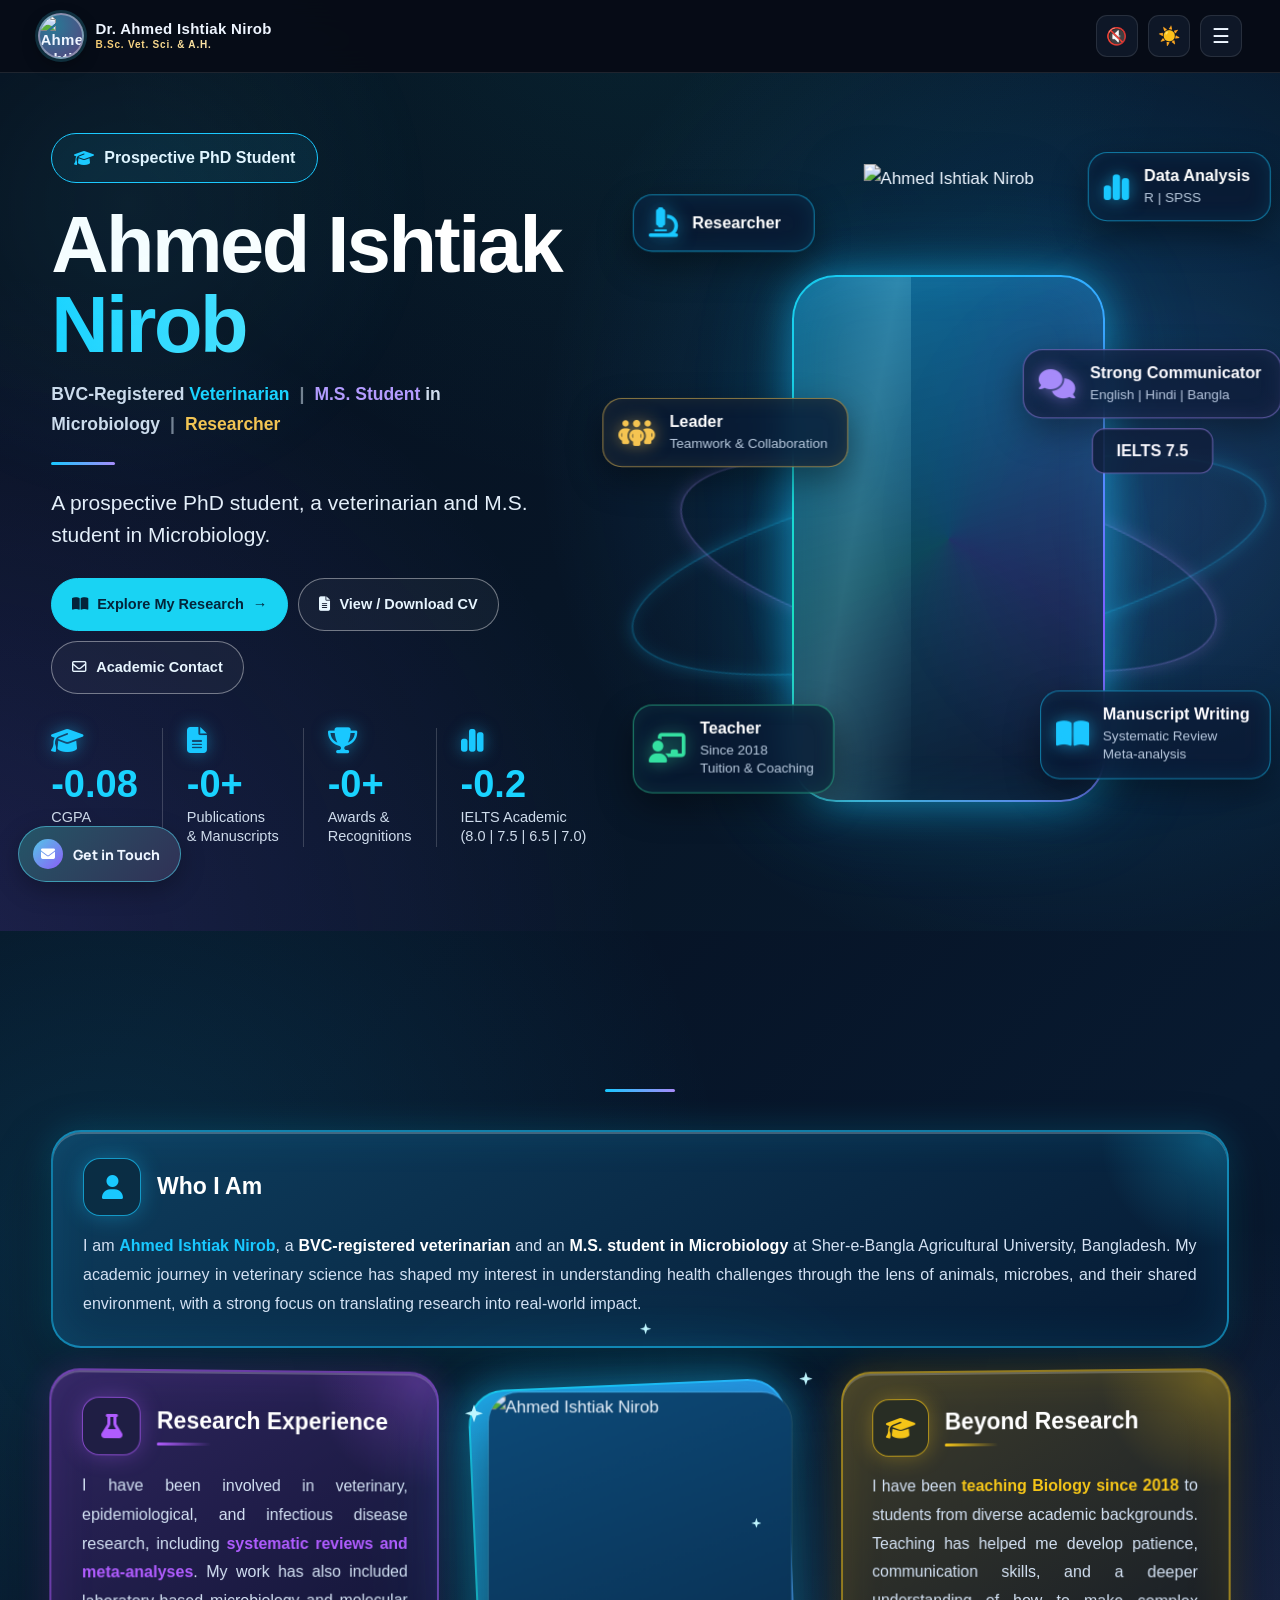
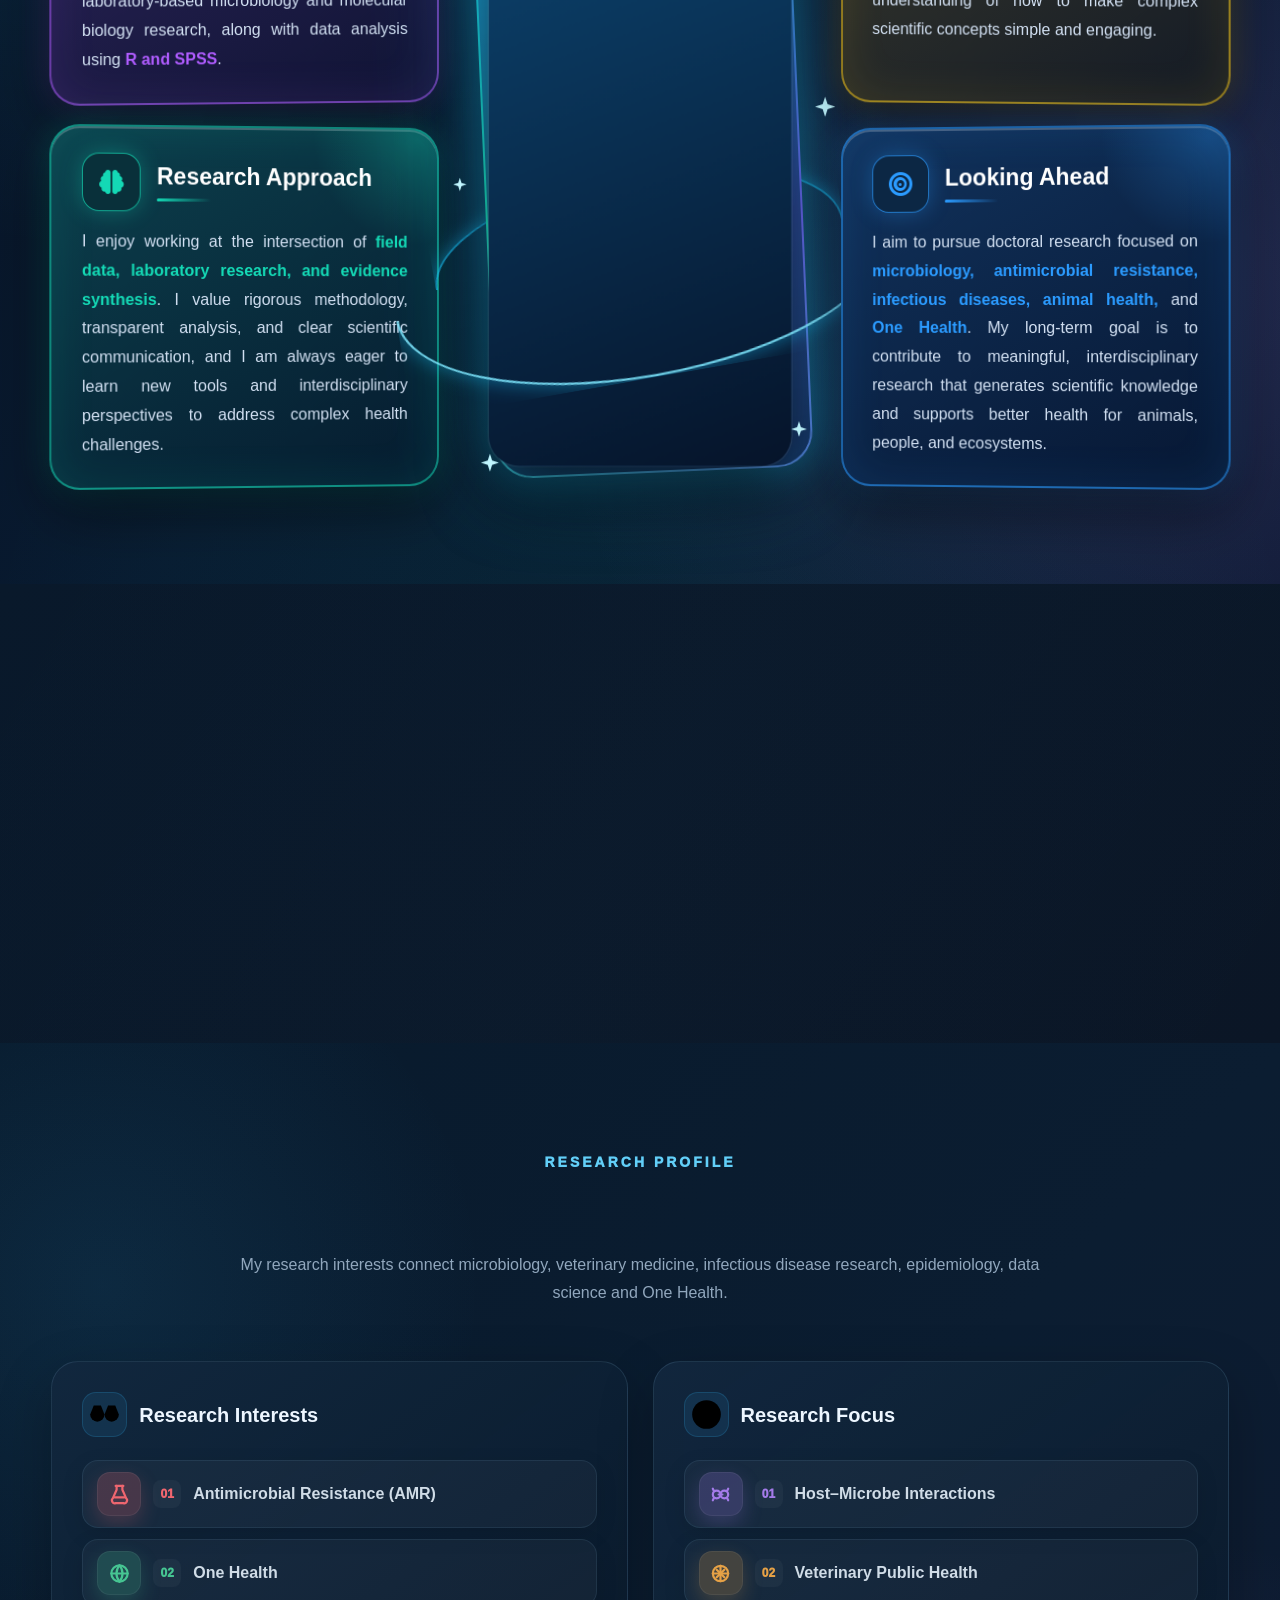
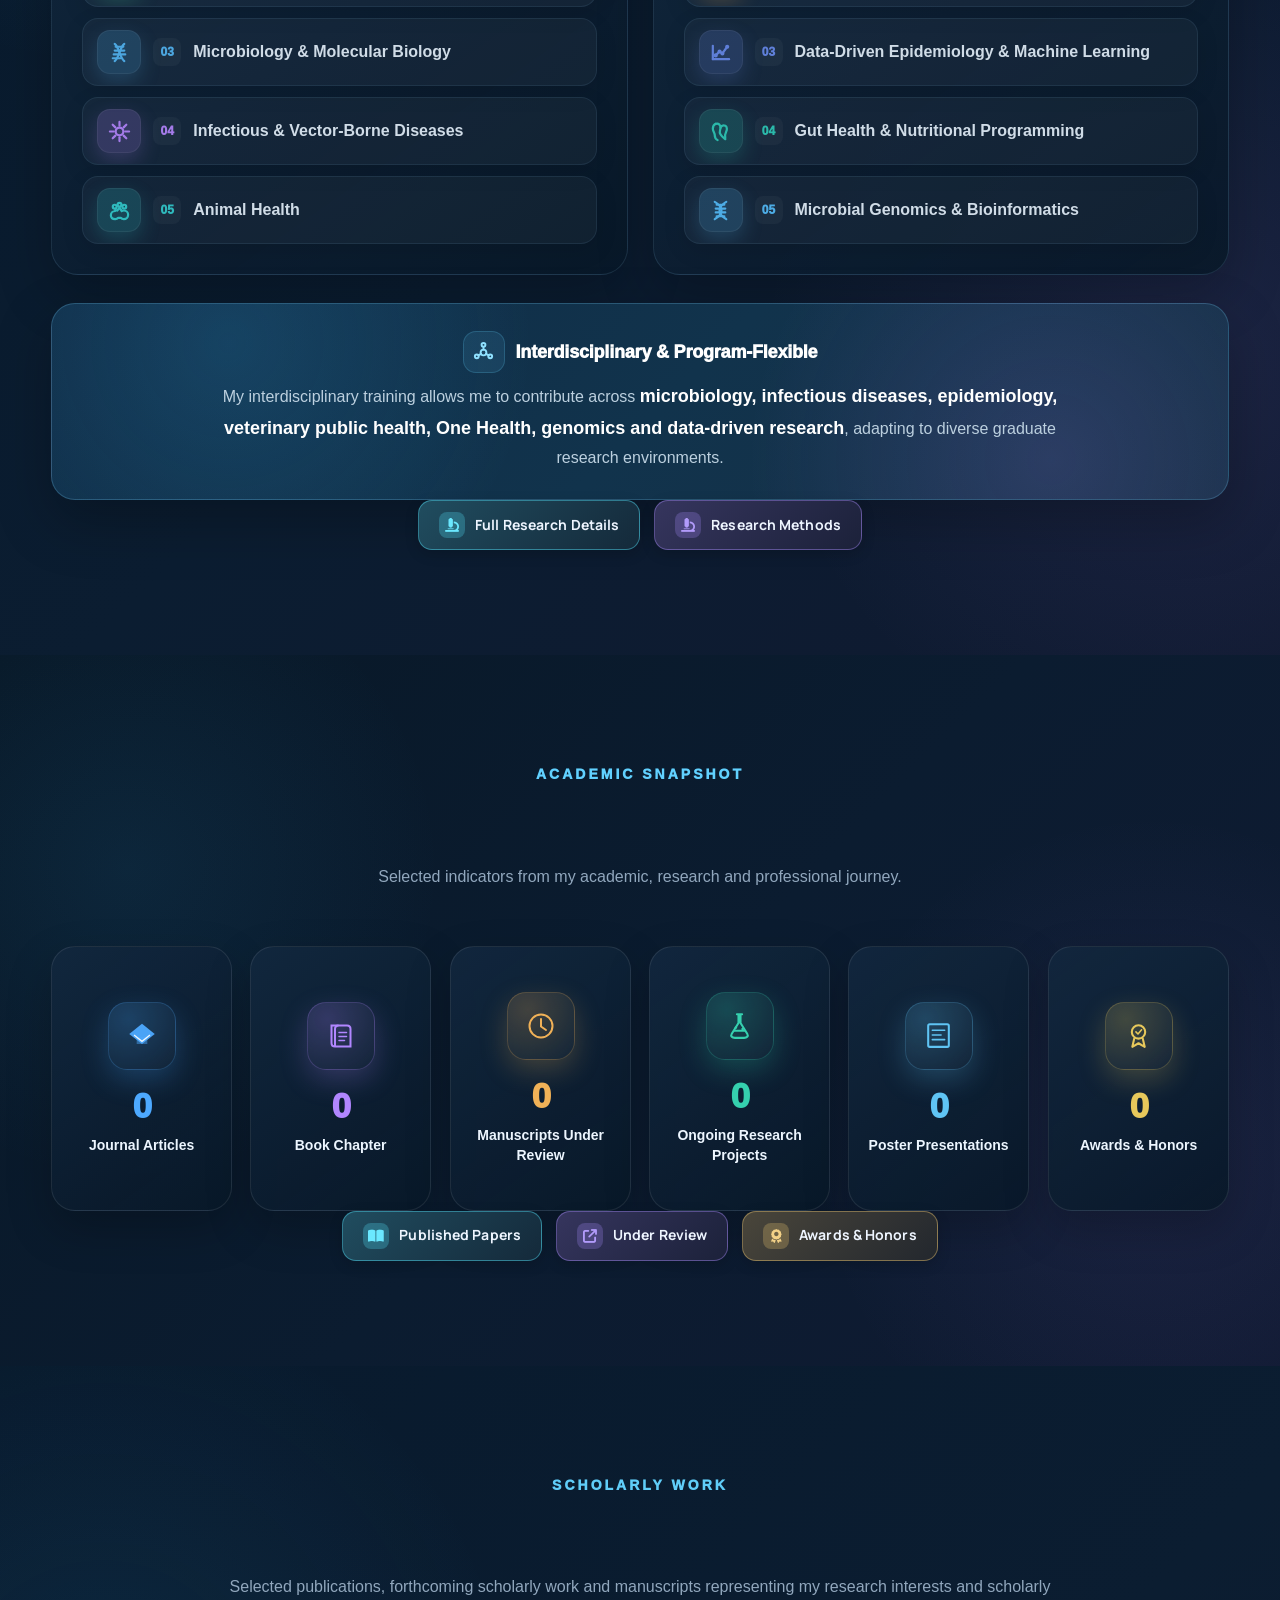
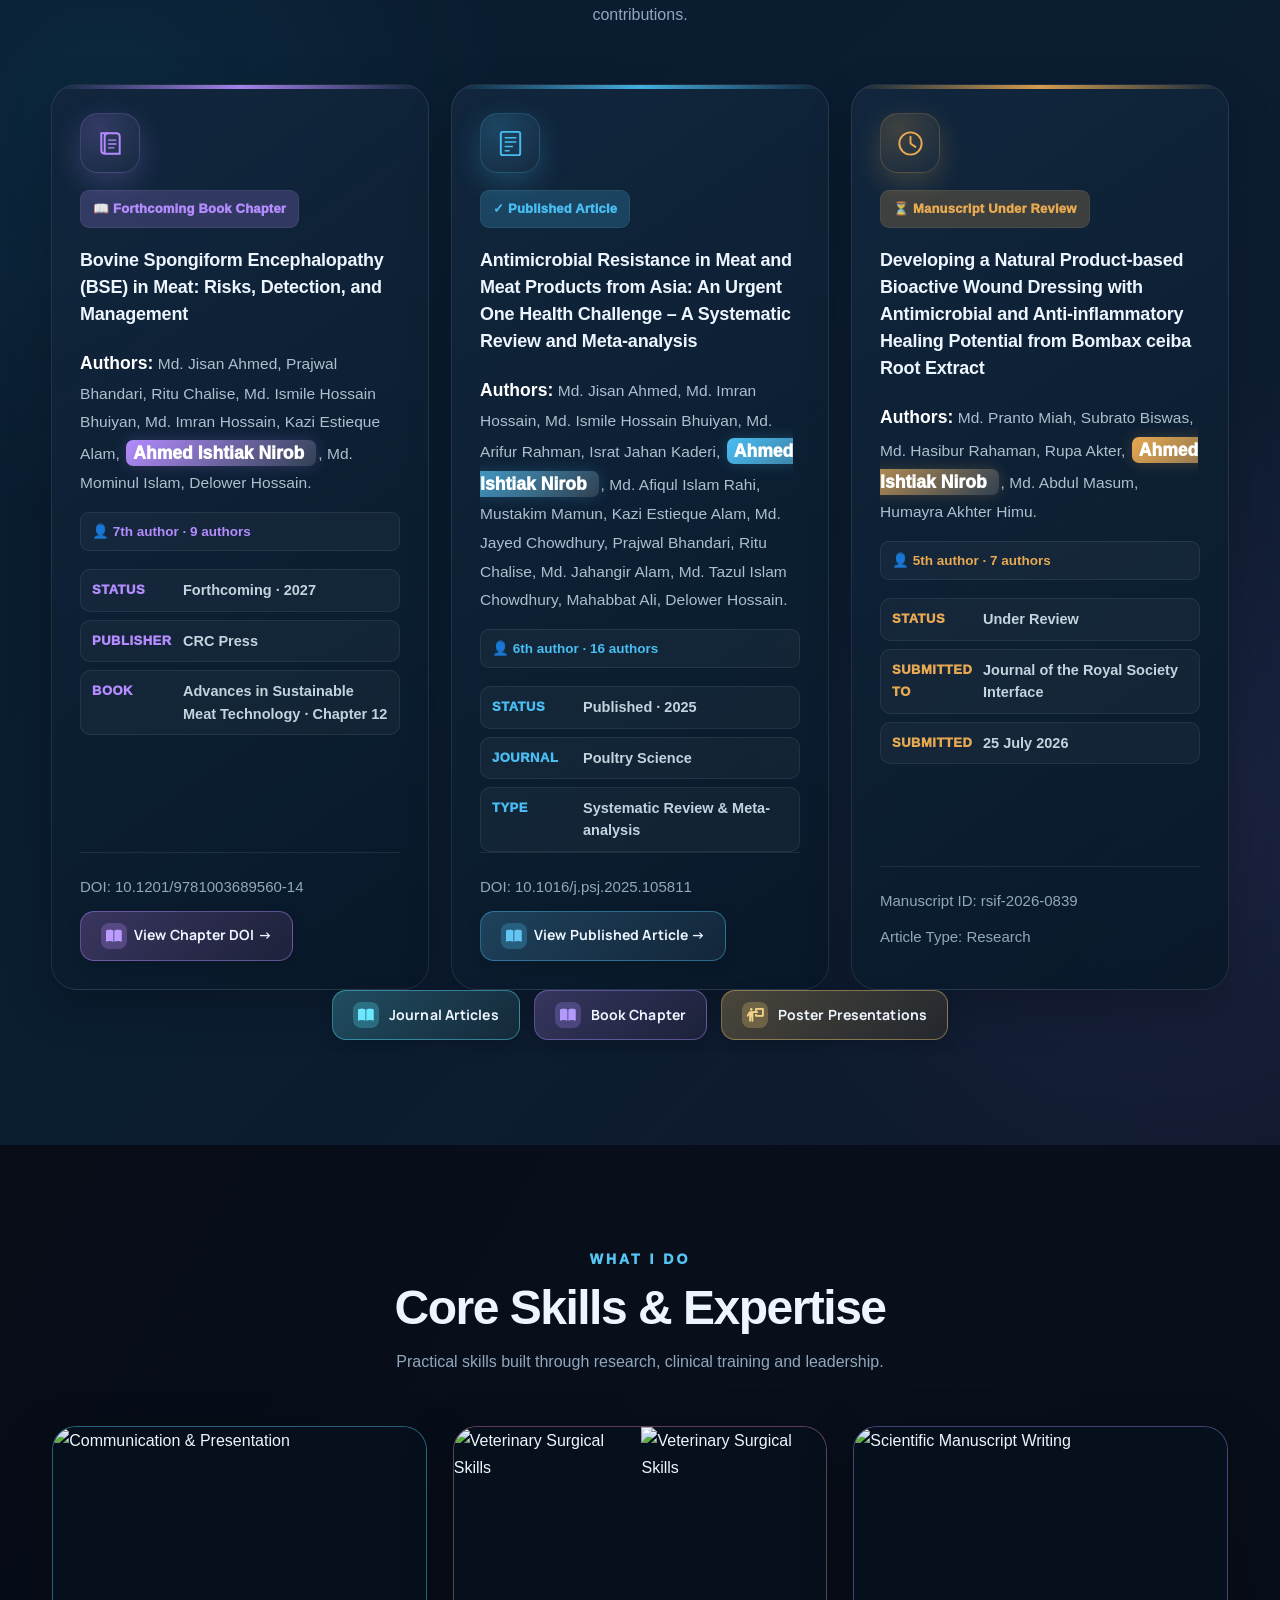
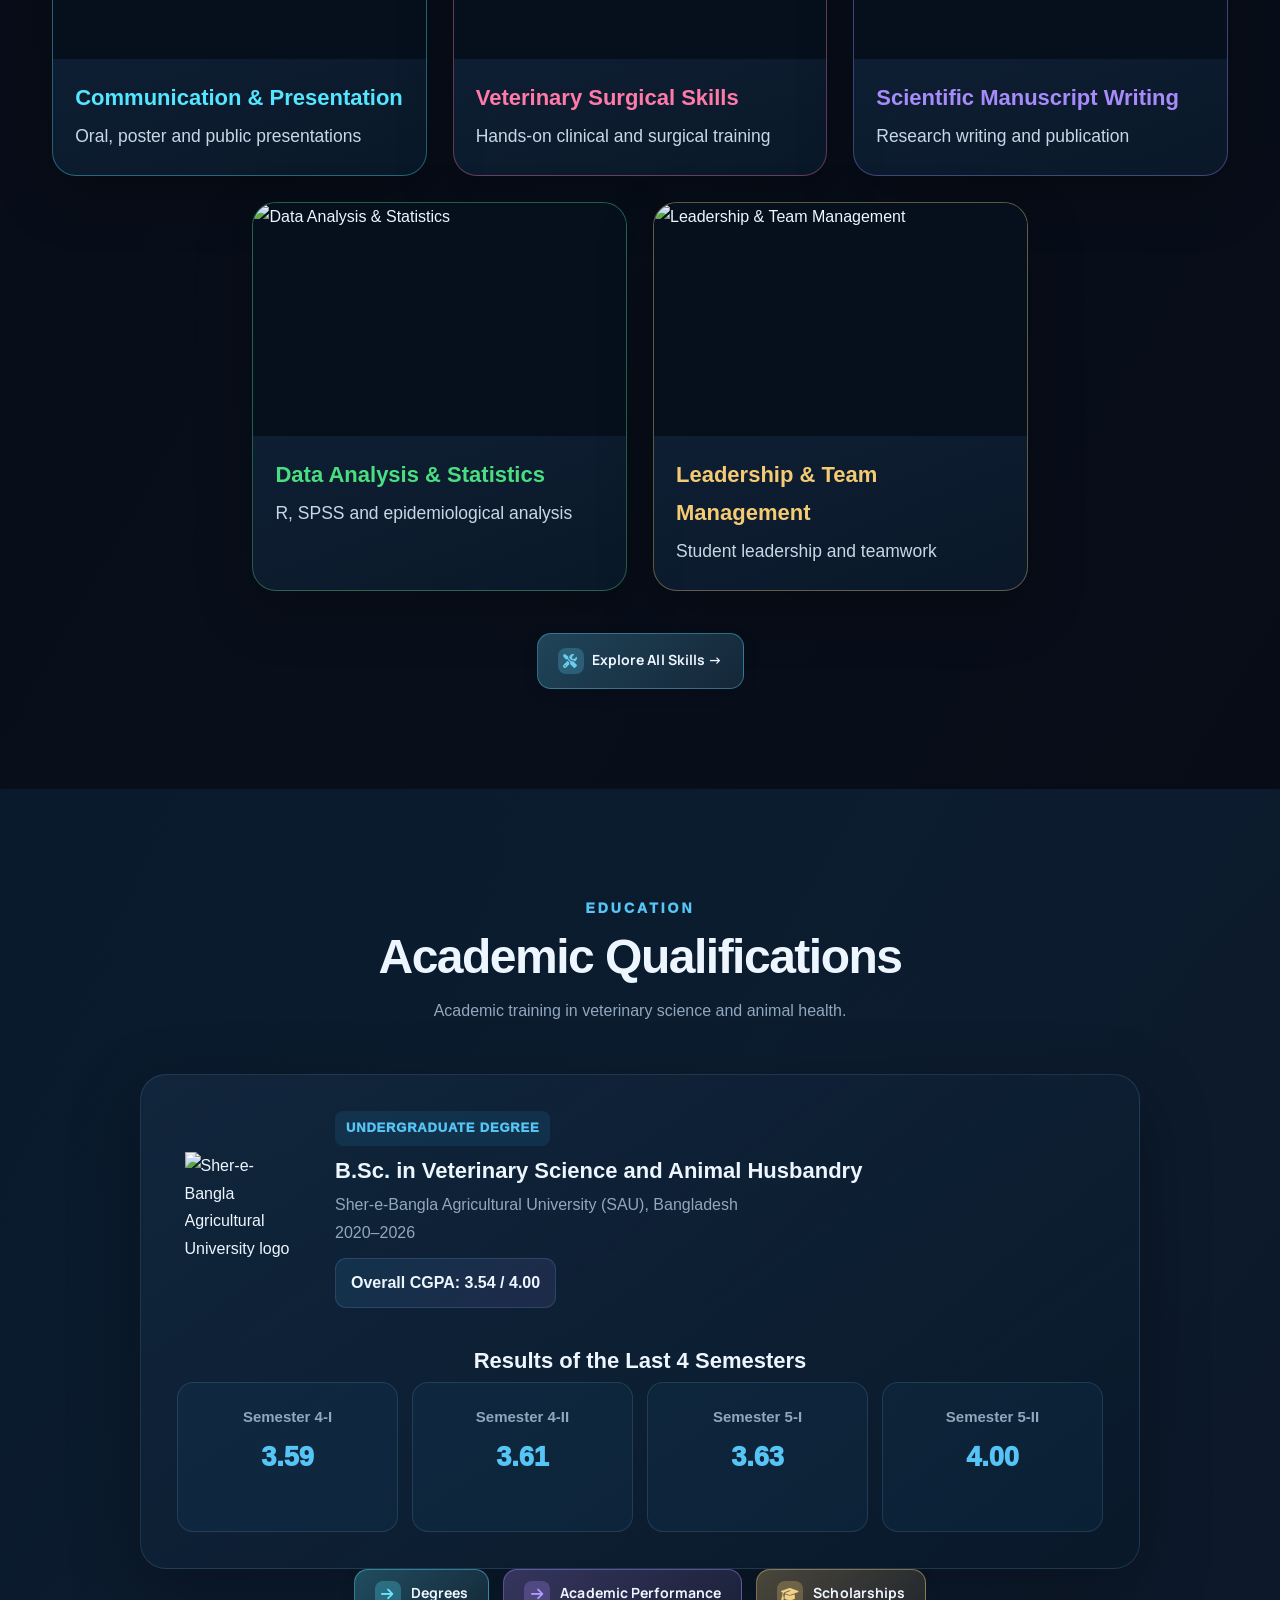
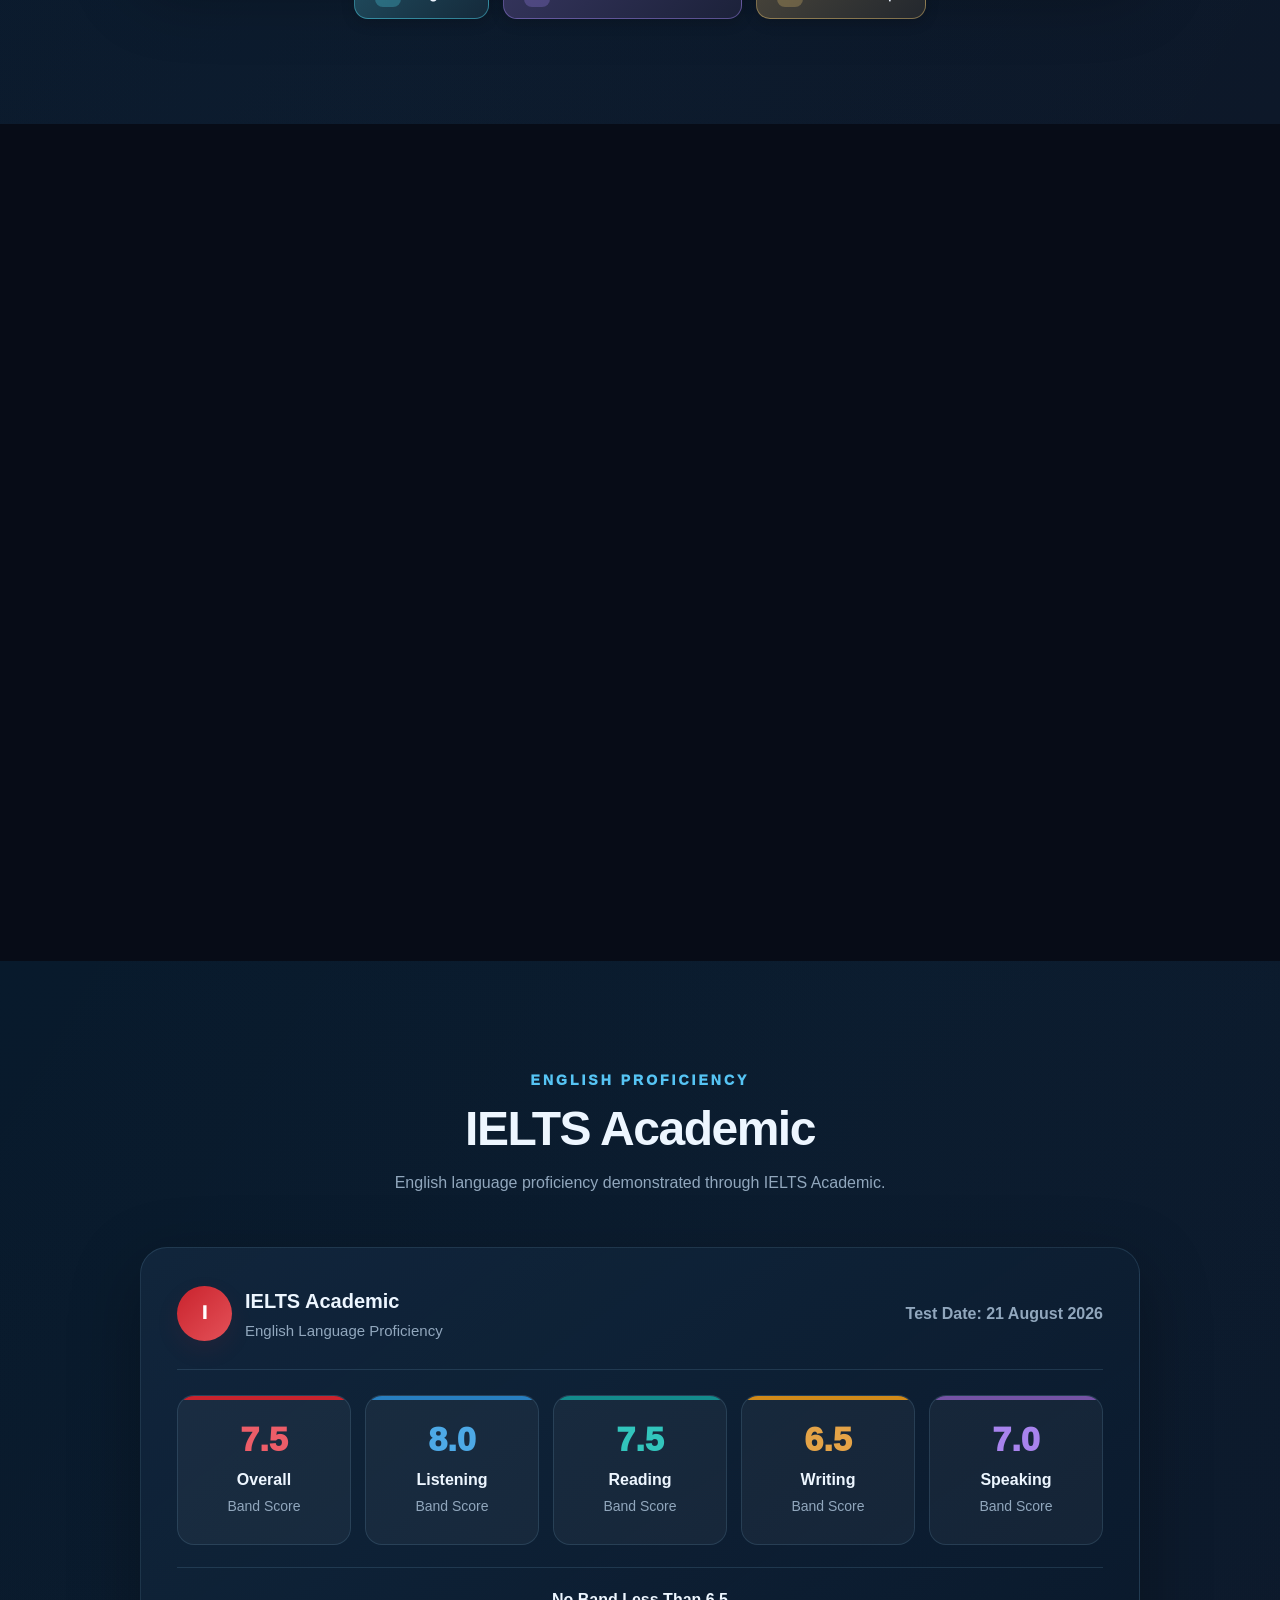
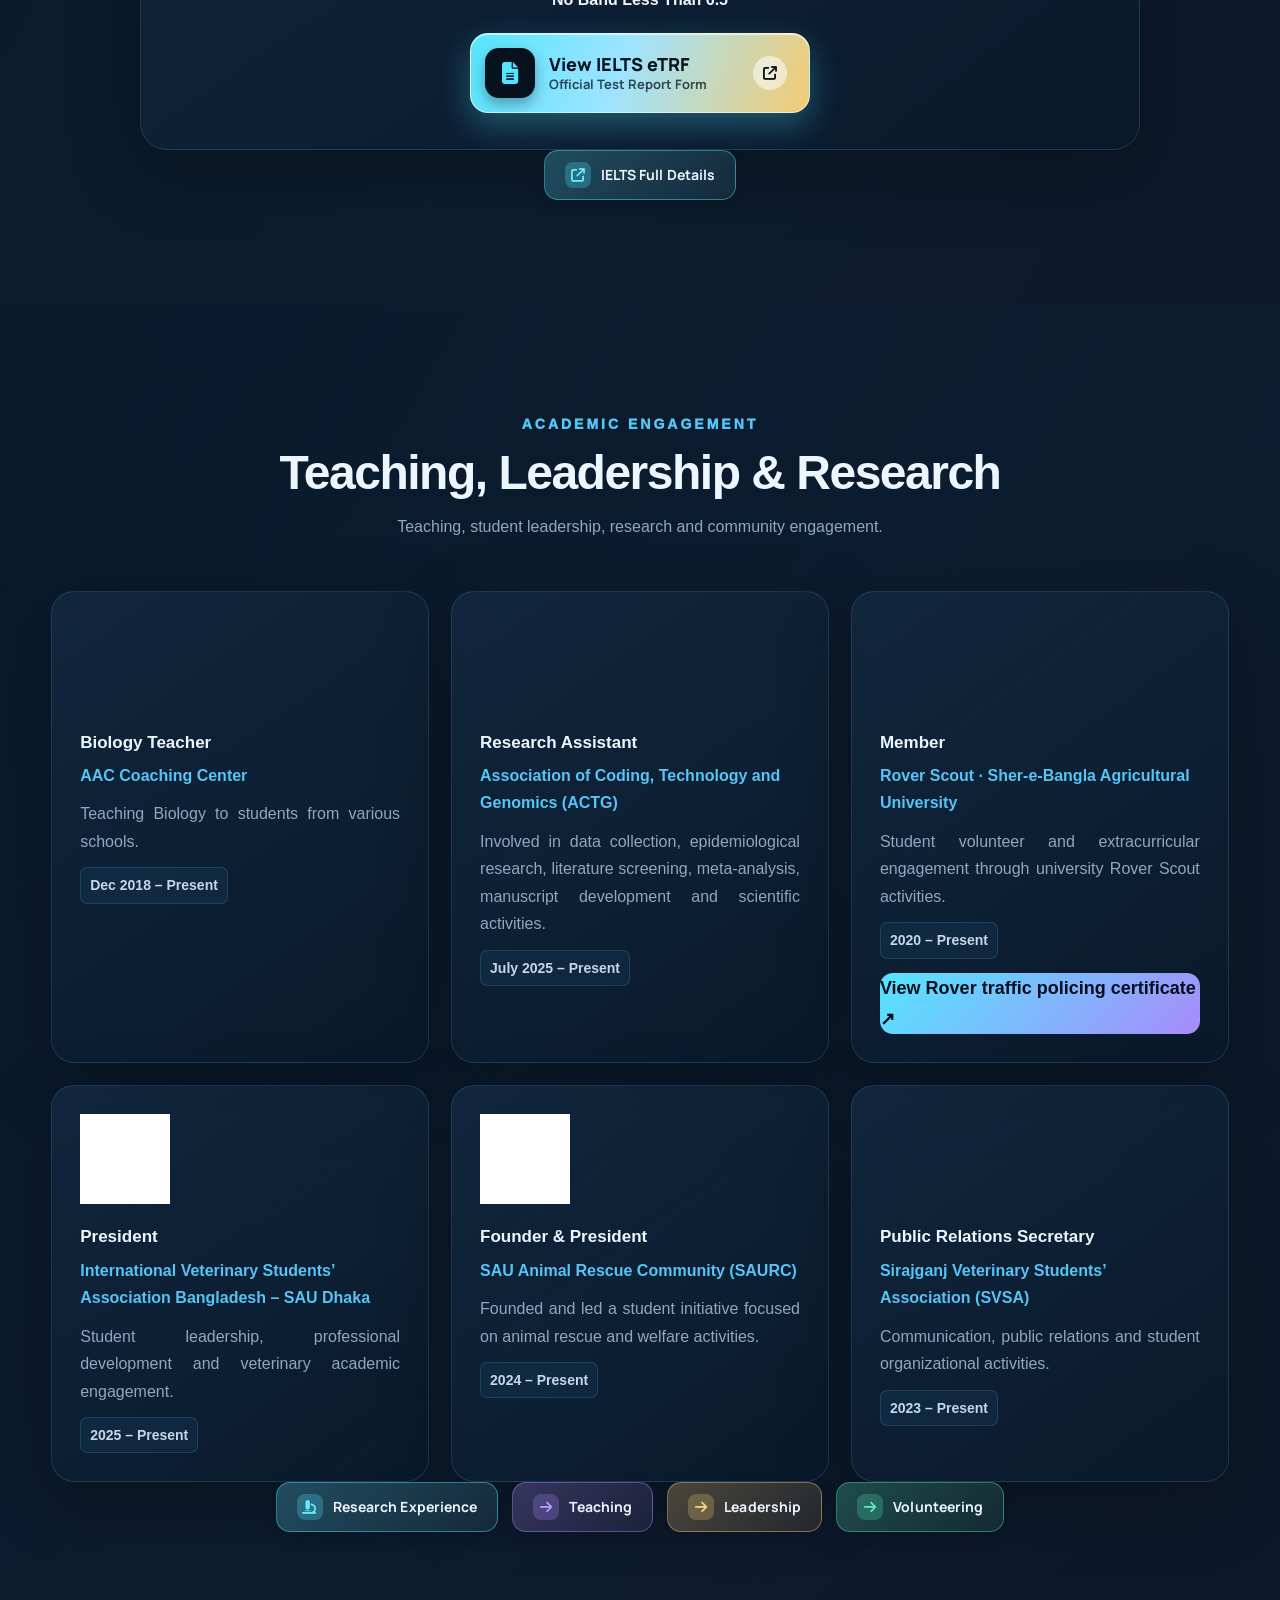
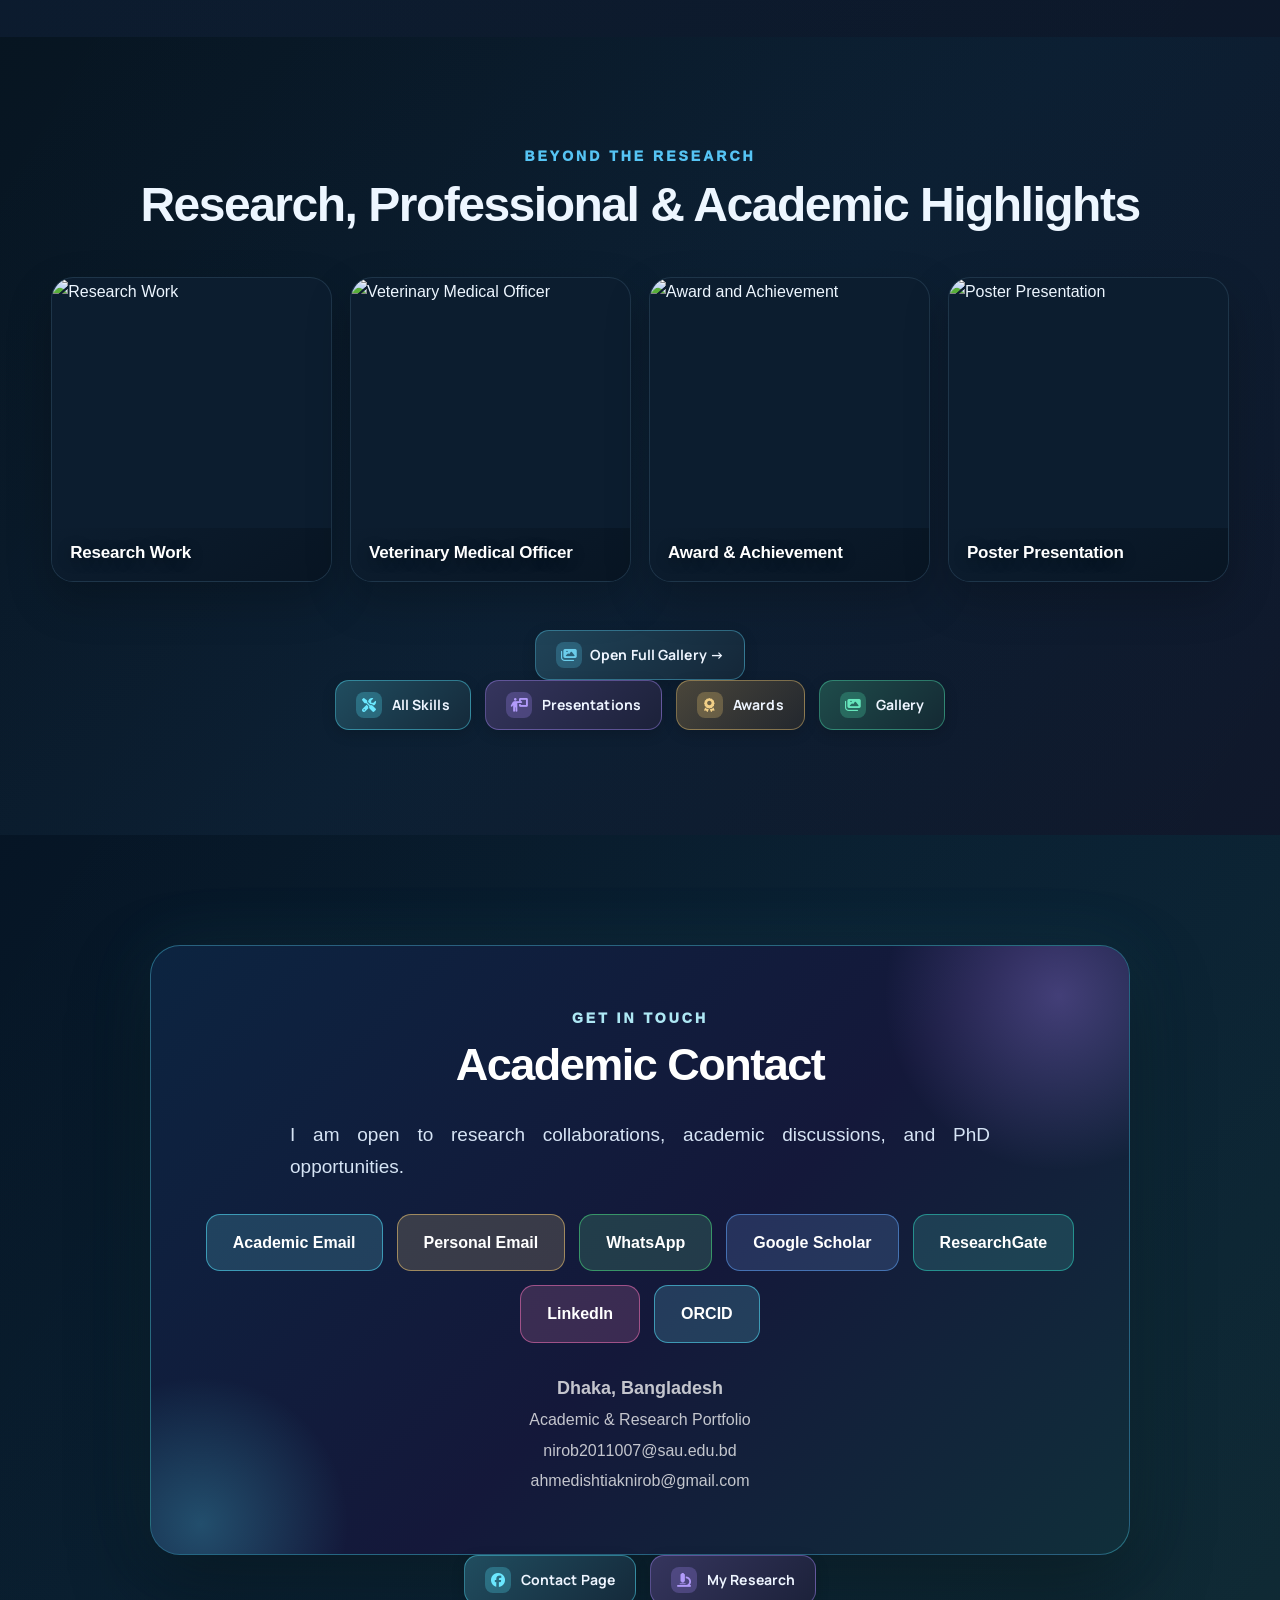
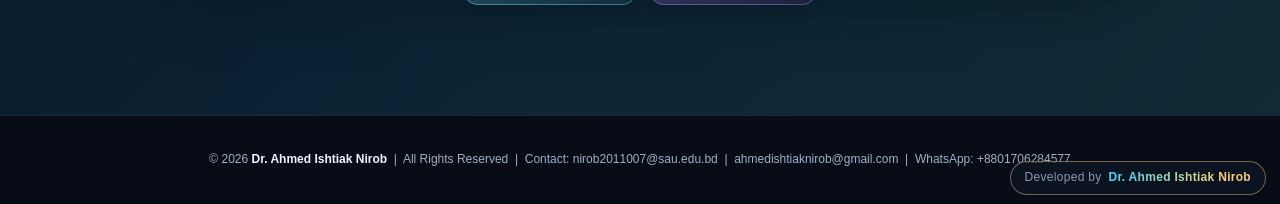
==== commit e7d8a35c: "Update index.html" ====
--- a/index.html
+++ b/index.html
@@ -11470,6 +11470,8 @@
 #page-home .hx-chip span{font-size:clamp(8.5px,2.4vw,11.5px)}
 #page-home .hx-chip.c4,#page-home .hx-chip.c6,#page-home .hx-chip.c3{width:clamp(118px,36vw,190px)}
 }
+/* v5: phone - Strong Communicator lower, off the face */
+@media(max-width:900px){#page-home .hx-chip.c4{top:41%}}
 </style>
 </head>
 <body>
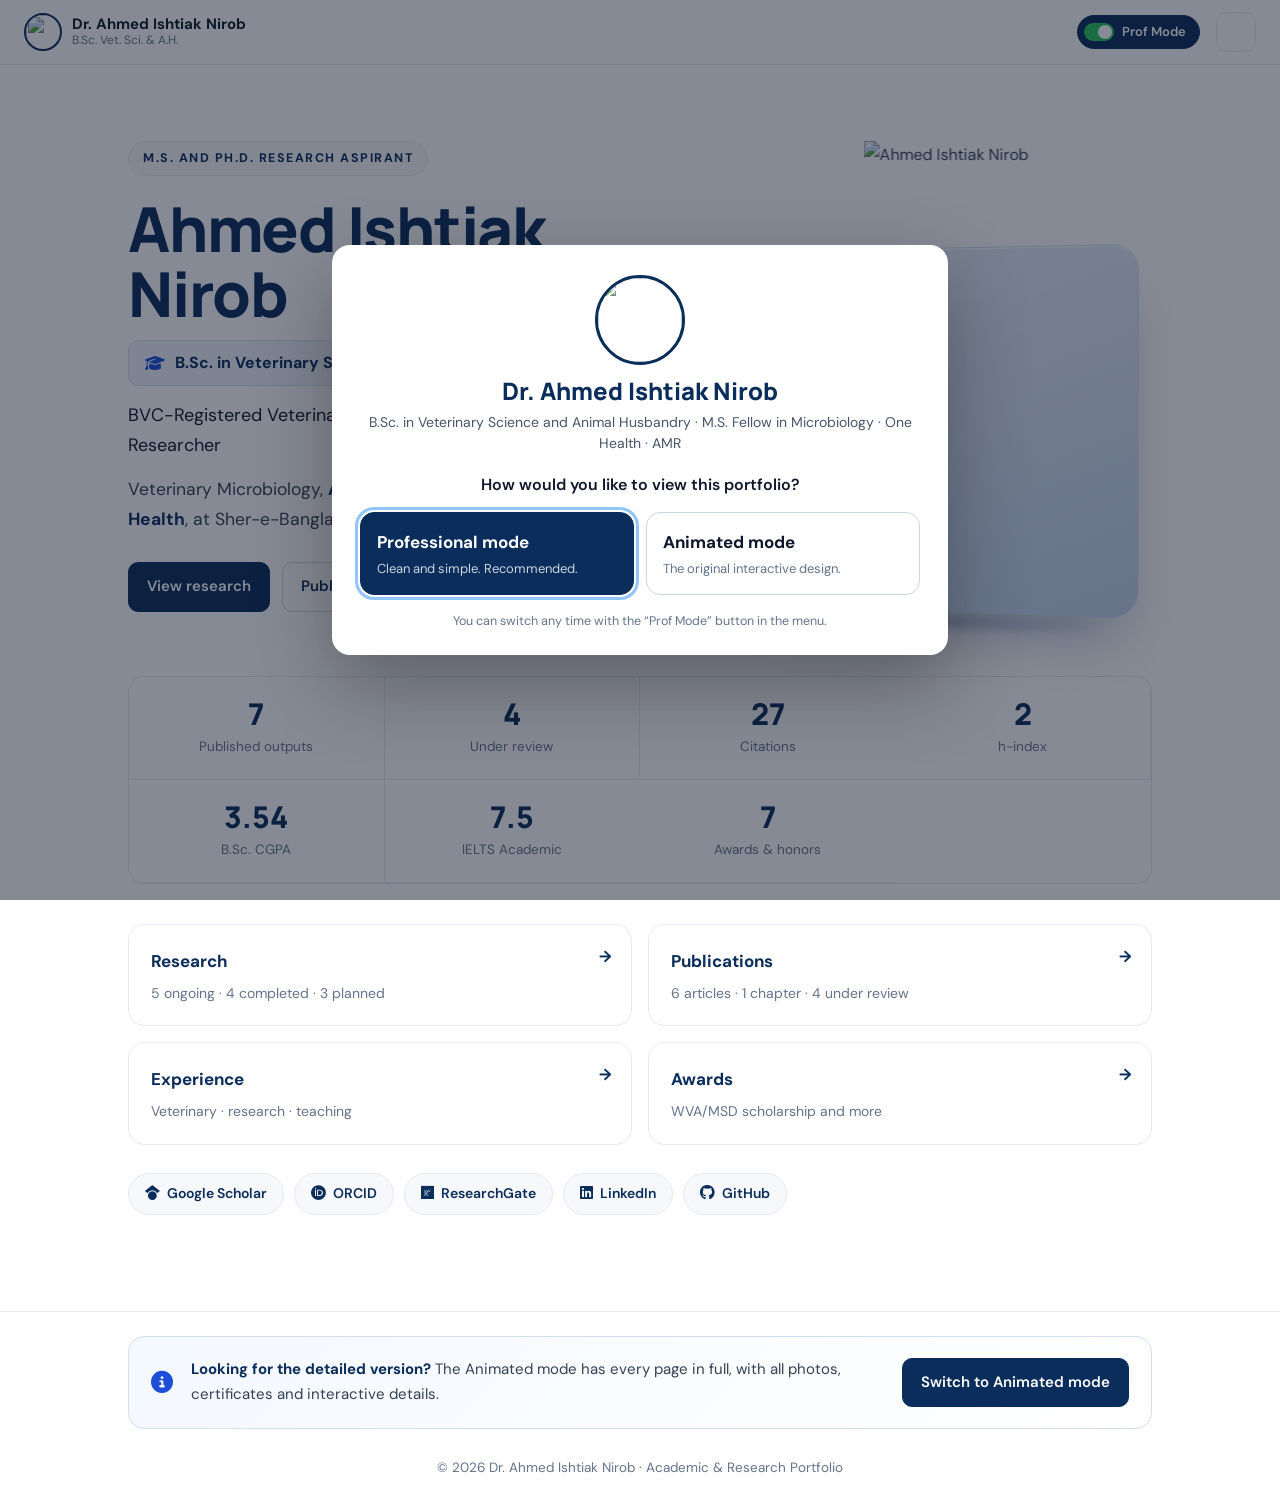
==== commit 9eaab8b6: "Add Professional mode and update portfolio content" ====
--- a/index.html
+++ b/index.html
@@ -11473,8 +11473,844 @@
 /* v5: phone - Strong Communicator lower, off the face */
 @media(max-width:900px){#page-home .hx-chip.c4{top:41%}}
 </style>
+<style id="v12-added">
+/* ===================== v12 additions (Tech Stack, Future Projects, static 3D About photo, Prof Mode) ===================== */
+
+/* ---------- Tech Stack & Tools (animated view; works in dark and light theme) ---------- */
+.ts-wrap{padding:70px 0 40px;position:relative}
+.ts-in{max-width:1180px;margin:0 auto;padding:0 20px}
+.ts-head{text-align:center;margin-bottom:26px}
+.ts-eye{display:inline-block;font:700 12px/1 "DM Sans",system-ui,sans-serif;letter-spacing:.16em;text-transform:uppercase;color:#7dd3fc;border:1px solid rgba(125,211,252,.35);border-radius:999px;padding:7px 14px}
+.ts-head h2{font:800 clamp(28px,4vw,42px)/1.15 Manrope,"DM Sans",system-ui,sans-serif;margin:14px 0 8px;color:inherit}
+.ts-head p{margin:0 auto;max-width:640px;opacity:.78;font-size:16px}
+.ts-meter{max-width:760px;margin:0 auto 28px}
+.ts-bar{display:flex;height:14px;border-radius:999px;overflow:hidden;background:rgba(255,255,255,.08);box-shadow:inset 0 0 0 1px rgba(255,255,255,.12)}
+.ts-bar i{display:block;width:var(--w)}
+.ts-bar .e,.ts-legend .e b{background:linear-gradient(90deg,#16a34a,#22c55e)}
+.ts-bar .l,.ts-legend .l b{background:linear-gradient(90deg,#2563eb,#3b82f6)}
+.ts-bar .p,.ts-legend .p b{background:linear-gradient(90deg,#d97706,#f59e0b)}
+.ts-legend{display:flex;flex-wrap:wrap;justify-content:center;gap:10px 22px;margin-top:12px;font:600 14px/1.2 "DM Sans",system-ui,sans-serif}
+.ts-legend span{display:inline-flex;align-items:center;gap:8px}
+.ts-legend b{display:inline-grid;place-items:center;min-width:30px;height:24px;padding:0 6px;border-radius:7px;color:#fff;font-size:13px}
+.ts-grid{display:grid;grid-template-columns:repeat(auto-fill,minmax(260px,1fr));gap:16px}
+.ts-card{position:relative;border-radius:18px;padding:18px 18px 16px;background:rgba(255,255,255,.045);border:1px solid rgba(255,255,255,.12);box-shadow:0 10px 30px rgba(0,0,0,.18);overflow:hidden}
+.ts-card::before{content:"";position:absolute;left:0;top:0;bottom:0;width:4px;background:var(--lv)}
+.ts-card.e{--lv:#22c55e}.ts-card.l{--lv:#3b82f6}.ts-card.p{--lv:#f59e0b}
+.ts-top{display:flex;align-items:center;justify-content:space-between;gap:10px;margin-bottom:10px}
+.ts-ic{display:grid;place-items:center;width:44px;height:44px;border-radius:12px;font-size:22px;background:rgba(255,255,255,.08);box-shadow:inset 0 0 0 1px rgba(255,255,255,.12)}
+.ts-lv{font:700 12px/1 "DM Sans",system-ui,sans-serif;padding:6px 10px;border-radius:999px;color:var(--lv);background:color-mix(in srgb,var(--lv) 14%,transparent);border:1px solid color-mix(in srgb,var(--lv) 40%,transparent)}
+.ts-card h3{font:700 18px/1.3 Manrope,"DM Sans",system-ui,sans-serif;margin:0 0 10px;color:inherit}
+.ts-chips{list-style:none;margin:0;padding:0;display:flex;flex-wrap:wrap;gap:7px}
+.ts-chips li{font:500 13.5px/1.2 "DM Sans",system-ui,sans-serif;padding:6px 10px;border-radius:8px;background:rgba(255,255,255,.07);border:1px solid rgba(255,255,255,.12)}
+html[data-theme="light"] .ts-eye{color:#0b4a8b;border-color:rgba(11,74,139,.3)}
+html[data-theme="light"] .ts-card{background:#fff;border-color:#dbe3ee;box-shadow:0 8px 24px rgba(15,35,70,.08);color:#0f1b2d}
+html[data-theme="light"] .ts-ic,html[data-theme="light"] .ts-chips li{background:#f3f6fb;border-color:#e1e8f2;box-shadow:none}
+html[data-theme="light"] .ts-bar{background:#e8eef6;box-shadow:none}
+
+/* ---------- Future Projects (animated view) ---------- */
+.fp-wrap{padding:60px 0 30px}
+.fp-in{max-width:1180px;margin:0 auto;padding:0 20px}
+.fp-head{margin-bottom:24px}
+.fp-eye{font:700 12px/1 "DM Sans",system-ui,sans-serif;letter-spacing:.16em;text-transform:uppercase;color:#fbbf24}
+.fp-head h2{font:800 clamp(28px,4vw,40px)/1.15 Manrope,"DM Sans",system-ui,sans-serif;margin:10px 0 8px;color:inherit}
+.fp-head p{margin:0;max-width:760px;opacity:.8;font-size:16px}
+.fp-grid{display:grid;grid-template-columns:repeat(auto-fit,minmax(300px,1fr));gap:18px}
+.fp-card{border-radius:20px;padding:24px;background:linear-gradient(160deg,rgba(251,191,36,.08),rgba(255,255,255,.03));border:1px solid rgba(251,191,36,.3);box-shadow:0 12px 32px rgba(0,0,0,.2)}
+.fp-top{display:flex;justify-content:space-between;align-items:center;margin-bottom:14px}
+.fp-num{font:800 34px/1 Manrope,"DM Sans",system-ui,sans-serif;color:rgba(251,191,36,.85)}
+.fp-badge{font:700 13px/1 "DM Sans",system-ui,sans-serif;padding:7px 12px;border-radius:999px;background:rgba(251,191,36,.14);color:#fbbf24;border:1px solid rgba(251,191,36,.4)}
+.fp-card h3{font:800 22px/1.25 Manrope,"DM Sans",system-ui,sans-serif;margin:0 0 8px;color:inherit}
+.fp-repo{display:inline-block;font:600 13px/1 ui-monospace,SFMono-Regular,Menlo,monospace;padding:6px 9px;border-radius:7px;background:rgba(255,255,255,.08);margin-bottom:12px}
+.fp-card p{margin:0 0 14px;font-size:15.5px;line-height:1.6;opacity:.9}
+.fp-chips{list-style:none;margin:0 0 14px;padding:0;display:flex;flex-wrap:wrap;gap:7px}
+.fp-chips li{font:500 13px/1.2 "DM Sans",system-ui,sans-serif;padding:6px 10px;border-radius:8px;background:rgba(255,255,255,.07);border:1px solid rgba(255,255,255,.12)}
+.fp-foot{font:600 12.5px/1.3 "DM Sans",system-ui,sans-serif;opacity:.7;border-top:1px dashed rgba(255,255,255,.2);padding-top:10px}
+html[data-theme="light"] .fp-card{background:#fff;border-color:#f3d48a;box-shadow:0 8px 24px rgba(15,35,70,.08);color:#0f1b2d}
+html[data-theme="light"] .fp-repo,html[data-theme="light"] .fp-chips li{background:#f6f1e3;border-color:#efe2bd}
+html[data-theme="light"] .fp-eye,html[data-theme="light"] .fp-badge{color:#9a6200}
+
+/* ---------- About photo: still, professional 3D look (no motion) ---------- */
+/* Animations are paused on their first frame (keeps the original 3D pose and positions), mouse tilt is disabled */
+#ab3-about .ab3-tilt{transform:none!important;transition:none!important}
+#ab3-about .ab3-sway,#ab3-about .ab3-floor,#ab3-about .ab3-ring,#ab3-about .ab3-frame,#ab3-about .ab3-glow,#ab3-about .ab3-img{animation-play-state:paused!important}
+#ab3-about .ab3-sparks{display:none!important}
+/* same photo style as Prof Mode: light box, head rising above it, no neon frame */
+#ab3-about .ab3-pic{align-self:center;height:560px;min-height:0!important}
+#ab3-about .ab3-sway{transform:none!important}
+#ab3-about :is(.ab3-stage,.ab3-tilt,.ab3-sway){transform-style:flat!important}
+#ab3-about .ab3-img{z-index:2}
+#ab3-about :is(.ab3-sway,.ab3-frame,.ab3-img){animation:none!important}
+#ab3-about .ab3-img{opacity:1!important;visibility:visible!important}
+#ab3-about :is(.ab3-glow,.ab3-floor,.ab3-ring){display:none!important}
+#ab3-about .ab3-frame{top:40%!important;bottom:3%!important;left:4%!important;right:4%!important;rotate:0deg!important;border-radius:26px!important;border:1px solid #c9d7ea!important;background:linear-gradient(160deg,#e9f0fa 0%,#d3e0f1 55%,#bfd1ea 100%)!important;box-shadow:0 34px 60px -20px rgba(0,0,0,.55),inset 0 1px 0 #fff!important;transform:perspective(1200px) rotateY(-10deg) rotateX(3deg)!important;transform-origin:50% 100%}
+#ab3-about .ab3-frame::before,#ab3-about .ab3-frame::after{display:none!important}
+#ab3-about .ab3-img{top:auto!important;bottom:3%!important;left:-10%!important;width:120%!important;height:97%!important;object-fit:contain!important;object-position:50% 100%!important;transform:none!important;filter:none!important;border-radius:0!important;box-shadow:none!important;background:none!important}
+@media (max-width:1100px){#ab3-about .ab3-pic{height:500px}}
+
+/* keep new sections centred and visible regardless of the site's global resets / reveal effects */
+.ts-in,.fp-in,.ts-head p,.ts-meter{margin-left:auto!important;margin-right:auto!important}
+.fp-head p{margin-left:0!important}
+.ts-meter{margin-bottom:28px!important}
+.ts-card,.fp-card{opacity:1!important;transform:none!important;visibility:visible!important}
+.ts-card{padding:18px 18px 16px 22px!important}
+.fp-card{padding:24px!important}
+.ts-chips li,.fp-chips li{padding:6px 10px!important;margin:0!important}
+.ts-chips,.fp-chips{padding:0!important;margin:0!important}
+.ts-card h3{margin:0 0 10px!important}
+.fp-card h3{margin:0 0 8px!important}
+.fp-card p{margin:0 0 14px!important}
+.ts-lv{padding:6px 10px!important}.fp-badge{padding:7px 12px!important}.fp-repo{padding:6px 9px!important;margin-bottom:12px!important}
+.ts-eye{padding:7px 14px!important}.ts-legend b{padding:0 6px!important}
+.ts-top,.fp-top{margin-bottom:10px!important}
+.ts-head h2,.ts-card h3,.fp-head h2,.fp-card h3{opacity:1!important;visibility:visible!important;transform:none!important;filter:none!important;background:none!important;-webkit-text-fill-color:currentColor!important;color:#f1f5ff!important;clip-path:none!important}
+.fp-badge{color:#fbbf24!important;opacity:1!important}.ts-lv{opacity:1!important}
+html[data-theme="light"] .fp-badge{color:#9a6200!important}
+html[data-theme="light"] .ts-head h2,html[data-theme="light"] .ts-card h3,html[data-theme="light"] .fp-head h2,html[data-theme="light"] .fp-card h3{color:#0f1b2d!important}
+
+/* ---------- Prof Mode toggle (both views) ---------- */
+.pm-toggle{display:inline-flex;align-items:center;gap:8px;height:34px;padding:0 13px 0 6px;border-radius:999px;font:600 13px/1 "DM Sans",system-ui,sans-serif;cursor:pointer;white-space:nowrap;border:1px solid transparent}
+.pm-toggle-dark{background:rgba(255,255,255,.07);color:#e6edf7;border-color:rgba(255,255,255,.2);margin-right:6px}
+html[data-theme="light"] .pm-toggle-dark{background:#fff;color:#0b2d5b;border-color:#c9d6e8}
+.pm-sw{position:relative;display:inline-block;width:30px;height:18px;border-radius:9px;background:#94a3b8}
+.pm-sw i{position:absolute;top:2px;left:2px;width:14px;height:14px;border-radius:50%;background:#fff}
+.pm-toggle[aria-pressed="true"] .pm-sw{background:#22c55e}
+.pm-toggle[aria-pressed="true"] .pm-sw i{left:14px}
+@media (max-width:520px){.pm-toggle-dark{padding:0 9px 0 5px;font-size:12px}}
+/* make room for the toggle in the desktop navbar so the original sound/theme buttons stay on screen */
+@media (min-width:1281px){
+ .site-nav-inner{width:min(1400px,96%)!important}
+ .site-links a{padding-left:7px!important;padding-right:7px!important}
+ .pm-toggle-dark{padding:0 10px 0 5px;gap:6px;font-size:12.5px;margin-right:0}
+}
+
+/* ---------- GitHub logo on the home profile cards (animated view) ---------- */
+#page-home .github-icon{color:#181717}
+html[data-theme="light"] #page-home .github-icon{color:#181717}
+
+/* =====================================================================
+   PROF MODE (separate professional view; default ON)
+   ===================================================================== */
+html:not(.pm-on) #pm-root{display:none!important}
+html.pm-on body>*:not(#pm-root):not(#mode-pick):not(script):not(style):not(template){display:none!important}
+html.pm-on,html.pm-on body{background:#ffffff!important}
+html.pm-on body::before,html.pm-on body::after{content:none!important;display:none!important}
+
+#pm-root,#pm-root :where(*:not([class*="fa-"])),#pm-root :where(*:not([class*="fa-"]))::before,#pm-root :where(*:not([class*="fa-"]))::after{all:revert;box-sizing:border-box}
+#pm-root [class*="fa-"]{font-style:normal;line-height:1}
+#pm-root{--ink:#0f172a;--body:#334155;--mute:#64748b;--line:#e5e9f0;--soft:#f6f8fb;--navy:#0b2d5b;--navy2:#1e4a8a;--blue:#1d4ed8;--green:#15803d;--amber:#a16207;
+ --ease:cubic-bezier(.2,.7,.2,1);
+ display:block;min-height:100vh;background:#fff;color:var(--body);font:16px/1.7 "DM Sans",system-ui,-apple-system,"Segoe UI",Roboto,sans-serif;-webkit-font-smoothing:antialiased}
+#pm-root [hidden]{display:none!important}
+#pm-root img{display:block;max-width:100%}
+#pm-root a{color:var(--blue);text-decoration:none}
+#pm-root a:hover{text-decoration:underline}
+#pm-root b,#pm-root strong{font-weight:700;color:var(--navy)}
+#pm-root h1,#pm-root h2,#pm-root h3,#pm-root h4{margin:0;color:var(--ink);font-family:Manrope,"DM Sans",system-ui,sans-serif}
+#pm-root button{font:inherit;cursor:pointer;color:inherit}
+#pm-root .pm-wrap{max-width:1080px;margin:0 auto;padding:0 28px}
+
+/* nav */
+#pm-root .pm-nav{position:sticky;top:0;z-index:50;background:rgba(255,255,255,.96);border-bottom:1px solid var(--line);backdrop-filter:saturate(1.4) blur(6px)}
+#pm-root .pm-nav-in{max-width:1380px;margin:0 auto;padding:12px 24px;display:flex;align-items:center;gap:16px}
+#pm-root .pm-brand{display:flex;align-items:center;gap:10px;background:none;border:0;padding:0;text-align:left}
+#pm-root .pm-brand img{width:38px;height:38px;border-radius:50%;object-fit:cover;border:2px solid var(--navy)}
+#pm-root .pm-brand span{display:flex;flex-direction:column;line-height:1.15}
+#pm-root .pm-brand b{font-size:15px;color:var(--ink);white-space:nowrap}
+#pm-root .pm-brand small{font-size:12px;color:var(--mute)}
+#pm-root .pm-links{display:flex;gap:0;margin-left:auto}
+#pm-root .pm-links button{background:none;border:0;padding:8px 9px;border-radius:8px;font-size:14px;font-weight:500;color:var(--body);transition:background .15s,color .15s}
+#pm-root .pm-links button:hover{background:var(--soft);color:var(--navy)}
+#pm-root .pm-links button[aria-current="page"]{color:var(--navy);font-weight:700;box-shadow:inset 0 -2px 0 var(--navy);border-radius:0}
+#pm-root .pm-toggle{display:inline-flex;align-items:center;gap:8px;height:34px;padding:0 13px 0 6px;border-radius:999px;font-size:13px;font-weight:600;white-space:nowrap;background:var(--navy);color:#fff;border:1px solid var(--navy)}
+#pm-root .pm-sw{position:relative;display:inline-block;width:30px;height:18px;border-radius:9px;background:#94a3b8;transition:background .2s}
+#pm-root .pm-sw i{position:absolute;top:2px;left:2px;width:14px;height:14px;border-radius:50%;background:#fff;transition:left .2s var(--ease)}
+#pm-root .pm-toggle[aria-pressed="true"] .pm-sw{background:#22c55e}
+#pm-root .pm-toggle[aria-pressed="true"] .pm-sw i{left:14px}
+#pm-root .pm-menu{display:none;flex-direction:column;justify-content:center;gap:4px;width:40px;height:40px;border:1px solid var(--line);border-radius:10px;background:#fff;padding:0 10px}
+#pm-root .pm-menu span{display:block;height:2px;background:var(--ink);border-radius:2px}
+
+/* pages: short, smooth entrance */
+#pm-root .pm-page{padding:64px 0 96px}
+#pm-root .pm-page.is-active{animation:pmIn .32s var(--ease) both}
+@keyframes pmIn{from{opacity:0;transform:translateY(8px)}to{opacity:1;transform:none}}
+#pm-root .pm-head{margin-bottom:36px;max-width:720px}
+#pm-root .pm-kicker{font-size:12.5px;font-weight:700;letter-spacing:.14em;text-transform:uppercase;color:var(--blue)}
+#pm-root .pm-head h2{font-size:clamp(30px,4vw,40px);line-height:1.15;font-weight:800;color:var(--navy);margin:8px 0 10px}
+#pm-root .pm-head p{margin:0;font-size:17px}
+#pm-root .pm-sub{font-size:21px;font-weight:800;color:var(--navy);margin:56px 0 18px;display:flex;flex-wrap:wrap;align-items:baseline;gap:4px 12px}
+#pm-root .pm-sub small{font-size:13.5px;font-weight:500;color:var(--mute);font-family:"DM Sans",system-ui,sans-serif}
+#pm-root .pm-box{border:1px solid var(--line);border-radius:16px;padding:24px 26px;background:#fff}
+#pm-root .pm-box h3{font-size:18px;margin:0 0 12px}
+#pm-root .pm-box h4{font-size:16px;margin:0 0 6px}
+#pm-root .pm-box p{margin:0 0 4px}
+#pm-root .pm-two{display:grid;grid-template-columns:1fr 1fr;gap:20px}
+#pm-root .pm-three{display:grid;grid-template-columns:repeat(3,1fr);gap:20px}
+#pm-root .pm-date{font-size:13.5px;font-weight:600;color:var(--mute)}
+#pm-root .pm-small{font-size:14.5px;color:var(--mute)}
+#pm-root .pm-note{font-size:14px;color:var(--mute);margin:18px 0 0}
+#pm-root .pm-list{margin:0;padding-left:22px}
+#pm-root .pm-list li{padding:6px 0;border-bottom:1px solid #f0f2f6}
+#pm-root .pm-list li:last-child{border-bottom:0}
+#pm-root .pm-ul{margin:8px 0;padding-left:20px}
+#pm-root .pm-ul li{margin:4px 0}
+
+/* home */
+#pm-root .pm-hero{display:grid;grid-template-columns:1.15fr .85fr;gap:56px;align-items:center;padding-top:12px;padding-bottom:40px}
+#pm-root .pm-eyebrow{display:inline-block;font-size:12.5px;font-weight:700;letter-spacing:.12em;text-transform:uppercase;color:var(--navy);background:var(--soft);border:1px solid var(--line);border-radius:999px;padding:6px 14px}
+#pm-root .pm-hero h1{font-size:clamp(40px,5.6vw,62px);line-height:1.05;font-weight:800;color:var(--navy);margin:20px 0 14px;letter-spacing:-.02em}
+#pm-root .pm-role{font-size:18px;color:var(--ink);margin:0 0 14px}
+#pm-root .pm-lead{font-size:17.5px;max-width:560px;margin:0 0 28px}
+#pm-root .pm-cta{display:flex;flex-wrap:wrap;gap:12px}
+#pm-root .pm-btn{border:1px solid #cbd5e1;background:#fff;color:var(--navy);padding:11px 18px;border-radius:10px;font-weight:600;font-size:15px;transition:border-color .15s,background .15s,transform .15s}
+#pm-root .pm-btn:hover{border-color:var(--navy);transform:translateY(-1px)}
+#pm-root .pm-btn-p{background:var(--navy);border-color:var(--navy);color:#fff}
+#pm-root .pm-btn-p:hover{background:var(--navy2)}
+#pm-root .pm-numbers{display:grid;grid-template-columns:repeat(7,1fr);gap:0;margin:24px 0 40px;border:1px solid var(--line);border-radius:16px;overflow:hidden}
+#pm-root .pm-numbers div{padding:20px 16px;text-align:center;border-right:1px solid var(--line)}
+#pm-root .pm-numbers div:last-child{border-right:0}
+#pm-root .pm-numbers dt{font:800 30px/1.1 Manrope,"DM Sans",system-ui,sans-serif;color:var(--navy)}
+#pm-root .pm-numbers dd{margin:6px 0 0;font-size:13.5px;color:var(--mute)}
+#pm-root .pm-numbers-sm{margin-top:0}
+#pm-root .pm-quick{display:grid;grid-template-columns:repeat(4,1fr);gap:16px}
+#pm-root .pm-qcard{position:relative;text-align:left;border:1px solid var(--line);border-radius:16px;background:#fff;padding:22px 22px 20px;display:flex;flex-direction:column;gap:6px;transition:border-color .18s,box-shadow .18s,transform .18s}
+#pm-root .pm-qcard:hover{border-color:#c7d2e2;box-shadow:0 10px 26px rgba(15,23,42,.07);transform:translateY(-2px)}
+#pm-root .pm-qcard b{font-size:17px;color:var(--navy)}
+#pm-root .pm-qcard span{font-size:14px;color:var(--mute)}
+#pm-root .pm-qcard i{position:absolute;top:18px;right:20px;font-style:normal;color:var(--navy);font-weight:700}
+#pm-root .pm-profiles{display:flex;flex-wrap:wrap;gap:10px;margin-top:28px}
+#pm-root .pm-profiles a{border:1px solid var(--line);border-radius:999px;padding:8px 16px;font-size:14px;font-weight:600;color:var(--navy);background:var(--soft)}
+#pm-root .pm-profiles a:hover{border-color:var(--navy);text-decoration:none}
+
+/* 3D photo: box with the head rising above it */
+#pm-root .pm-photo{position:relative;margin:0;perspective:1200px;height:470px;max-width:380px;width:100%;justify-self:center}
+#pm-root .pm-photo-box{position:absolute;left:0;right:0;bottom:0;height:78%;border-radius:26px;background:linear-gradient(160deg,#e9f0fa 0%,#d3e0f1 55%,#bfd1ea 100%);border:1px solid #c9d7ea;box-shadow:0 34px 60px -20px rgba(11,45,91,.35),inset 0 1px 0 #fff;transform:rotateY(-10deg) rotateX(3deg);transform-origin:50% 100%}
+#pm-root .pm-photo-box::after{content:"";position:absolute;left:8%;right:8%;bottom:-22px;height:22px;border-radius:50%;background:radial-gradient(ellipse at center,rgba(11,45,91,.22),transparent 70%);filter:blur(2px)}
+#pm-root .pm-photo img{position:absolute;left:50%;bottom:0;height:100%;width:auto;max-width:none;transform:translateX(-50%);object-fit:contain;image-rendering:auto;-webkit-backface-visibility:hidden;backface-visibility:hidden}
+#pm-root .pm-photo-sm{height:420px;max-width:320px}
+
+/* about */
+#pm-root .pm-about{display:grid;grid-template-columns:.8fr 1.2fr;gap:56px;align-items:start}
+#pm-root .pm-about-side{position:sticky;top:100px}
+#pm-root .pm-sign{text-align:center;margin:34px 0 0;display:flex;flex-direction:column;gap:4px}
+#pm-root .pm-sign b{font:800 19px/1.3 Manrope,"DM Sans",system-ui,sans-serif;color:var(--navy)}
+#pm-root .pm-sign span{font-size:15px;font-style:italic;color:var(--blue);letter-spacing:.01em}
+
+/* research tags */
+#pm-root .pm-group{margin:30px 0 12px}
+#pm-root .pm-tag{display:inline-block;font-size:12.5px;font-weight:700;letter-spacing:.06em;text-transform:uppercase;padding:6px 12px;border-radius:8px}
+#pm-root .pm-tag.on{background:#e8f0fe;color:var(--blue)}
+#pm-root .pm-tag.done{background:#e7f6ec;color:var(--green)}
+#pm-root .pm-tag.fund{background:#fdf3e1;color:var(--amber)}
+
+/* accordion items: short summary, details on click */
+#pm-root .pm-acc{display:flex;flex-direction:column;gap:12px}
+#pm-root .pm-item{border:1px solid var(--line);border-radius:14px;background:#fff;transition:border-color .2s,box-shadow .2s}
+#pm-root .pm-item:hover{border-color:#cdd6e3}
+#pm-root .pm-item.is-open{border-color:#c3cfe0;box-shadow:0 12px 30px rgba(15,23,42,.07)}
+#pm-root .pm-sum{width:100%;display:grid;grid-template-columns:1fr auto;grid-template-areas:"t chev" "m chev";gap:2px 16px;align-items:center;text-align:left;background:none;border:0;padding:18px 22px;border-radius:14px}
+#pm-root .pm-sum:focus-visible{outline:3px solid #bfdbfe;outline-offset:2px}
+#pm-root .pm-t{grid-area:t;font-weight:700;font-size:16.5px;line-height:1.45;color:var(--ink)}
+#pm-root .pm-t code{font:600 12.5px/1 ui-monospace,SFMono-Regular,Menlo,monospace;background:var(--soft);color:var(--navy);border:1px solid var(--line);padding:4px 7px;border-radius:6px;margin-left:6px;vertical-align:2px}
+#pm-root .pm-m{grid-area:m;font-size:14px;color:var(--mute)}
+#pm-root .pm-chev{grid-area:chev;width:30px;height:30px;border-radius:50%;border:1px solid var(--line);position:relative;transition:transform .25s var(--ease),background .2s}
+#pm-root .pm-chev::before{content:"";position:absolute;left:50%;top:45%;width:8px;height:8px;border-right:2px solid var(--navy);border-bottom:2px solid var(--navy);transform:translate(-50%,-50%) rotate(45deg)}
+#pm-root .pm-item.is-open .pm-chev{transform:rotate(180deg);background:var(--soft)}
+#pm-root .pm-det{display:grid;grid-template-rows:0fr;transition:grid-template-rows .28s var(--ease)}
+#pm-root .pm-det>div{overflow:hidden;min-height:0;padding:0 22px;opacity:0;transition:opacity .2s ease,padding .28s var(--ease)}
+#pm-root .pm-item.is-open .pm-det{grid-template-rows:1fr}
+#pm-root .pm-item.is-open .pm-det>div{opacity:1;padding:2px 22px 20px}
+#pm-root .pm-det p{margin:0 0 10px}
+#pm-root .pm-kv{display:grid;grid-template-columns:150px 1fr;gap:12px;font-size:15px;margin:0 0 6px!important}
+#pm-root .pm-kv>span:first-child{color:var(--mute);font-weight:600;font-size:13.5px}
+#pm-root .pm-pics{display:grid;grid-template-columns:repeat(3,1fr);gap:10px;margin-top:14px}
+#pm-root .pm-pics img{width:100%;aspect-ratio:4/3;object-fit:cover;border-radius:10px;border:1px solid var(--line);cursor:zoom-in;transition:transform .2s}
+#pm-root .pm-pics img:hover{transform:scale(1.02)}
+#pm-root .pm-badge{display:inline-block;font-size:11.5px;font-weight:700;padding:2px 8px;border-radius:999px;margin-left:8px;vertical-align:2px}
+#pm-root .pm-badge.q1{background:#e7f6ec;color:var(--green)}
+#pm-root .pm-badge.rev{background:#f1ecfd;color:#5b21b6}
+
+/* skills table */
+#pm-root .pm-table-wrap{overflow-x:auto;border:1px solid var(--line);border-radius:16px}
+#pm-root .pm-table{width:100%;border-collapse:collapse;font-size:15px}
+#pm-root .pm-table th{text-align:left;background:var(--soft);color:var(--ink);font-weight:700;padding:14px 18px;border-bottom:1px solid var(--line)}
+#pm-root .pm-table td{padding:14px 18px;border-top:1px solid var(--line);vertical-align:top}
+#pm-root .pm-table tr:first-child td{border-top:0}
+#pm-root .pm-table td:nth-child(1),#pm-root .pm-table td:nth-child(2){white-space:nowrap}
+#pm-root .pm-lv{display:inline-block;font-size:13px;font-weight:700;padding:4px 10px;border-radius:999px}
+#pm-root .pm-lv.e{background:#e7f6ec;color:var(--green)}
+#pm-root .pm-lv.l{background:#e8f0fe;color:var(--blue)}
+#pm-root .pm-lv.p{background:#fdf3e1;color:var(--amber)}
+
+/* gallery + lightbox */
+#pm-root .pm-gallery{display:grid;grid-template-columns:repeat(3,1fr);gap:14px}
+#pm-root .pm-ph{padding:0;border:1px solid var(--line);border-radius:14px;overflow:hidden;background:var(--soft)}
+#pm-root .pm-ph img{width:100%;aspect-ratio:4/3;object-fit:cover;transition:transform .3s var(--ease)}
+#pm-root .pm-ph:hover img{transform:scale(1.03)}
+#pm-root .pm-lightbox{position:fixed;inset:0;z-index:100;background:rgba(15,23,42,.82);display:flex;flex-direction:column;align-items:center;justify-content:center;padding:24px;opacity:0;transition:opacity .18s ease}
+#pm-root .pm-lightbox.is-open{opacity:1}
+#pm-root .pm-lightbox[hidden]{display:none}
+#pm-root .pm-lightbox img{max-width:min(1000px,100%);max-height:78vh;border-radius:12px;object-fit:contain}
+#pm-root .pm-lightbox p{color:#e2e8f0;margin:14px 0 0;text-align:center;font-size:15px}
+#pm-root .pm-lb-close{position:absolute;top:16px;right:20px;width:44px;height:44px;border-radius:50%;border:0;background:rgba(255,255,255,.15);color:#fff;font-size:26px;line-height:1}
+
+/* contact */
+#pm-root .pm-contact p{display:flex;flex-direction:column;margin:0 0 14px}
+#pm-root .pm-contact p span{font-size:12.5px;text-transform:uppercase;letter-spacing:.08em;color:var(--mute);font-weight:700}
+#pm-root .pm-linkgrid{display:grid;grid-template-columns:repeat(3,1fr);gap:10px}
+#pm-root .pm-linkgrid a{display:flex;flex-direction:column;border:1px solid var(--line);border-radius:12px;padding:14px 16px;color:var(--ink);transition:border-color .15s}
+#pm-root .pm-linkgrid a:hover{border-color:var(--navy);text-decoration:none}
+#pm-root .pm-linkgrid b{font-size:15px}
+#pm-root .pm-linkgrid span{font-size:13px;color:var(--mute);overflow-wrap:anywhere}
+#pm-root .pm-foot{border-top:1px solid var(--line);padding:24px 0;font-size:14px;color:var(--mute)}
+#pm-root .pm-foot .pm-wrap{display:flex;flex-wrap:wrap;gap:10px;justify-content:space-between;align-items:center}
+#pm-root .pm-linkbtn{background:none;border:1px solid var(--line);border-radius:8px;padding:8px 14px;font-size:14px;color:var(--navy)}
+
+/* hero extras */
+#pm-root .pm-degree{display:inline-flex;align-items:center;gap:10px;margin:0 0 14px;padding:8px 16px;border-radius:10px;background:#eef3fb;border:1px solid #d4def0;color:var(--navy);font-weight:700;font-size:16px}
+#pm-root .pm-degree i{color:var(--blue)}
+#pm-root .pm-photo-tag{position:absolute;left:-14px;bottom:26px;z-index:2;display:flex;align-items:center;gap:10px;background:#fff;border:1px solid var(--line);border-radius:14px;padding:10px 14px;box-shadow:0 14px 30px rgba(15,23,42,.12)}
+#pm-root .pm-photo-tag i{width:34px;height:34px;border-radius:10px;display:grid;place-items:center;background:var(--navy);color:#fff;font-size:15px}
+#pm-root .pm-photo-tag span{display:flex;flex-direction:column;line-height:1.2}
+#pm-root .pm-photo-tag b{font-size:14px;color:var(--navy)}
+#pm-root .pm-photo-tag small{font-size:12px;color:var(--mute)}
+#pm-root .pm-numbers .pm-hl,#pm-root .pm-glance .pm-hl{background:#eef3fb}
+#pm-root .pm-numbers .pm-hl dt,#pm-root .pm-glance .pm-hl b{color:var(--blue)}
+#pm-root .pm-profiles a i{margin-right:7px;font-size:15px}
+/* big numbers under each page title */
+#pm-root .pm-head-c{max-width:none}
+#pm-root .pm-head-c p{max-width:680px}
+#pm-root .pm-counts{display:grid;grid-template-columns:repeat(auto-fit,minmax(150px,1fr));gap:1px;margin-top:28px;background:var(--line);border:1px solid var(--line);border-radius:16px;overflow:hidden}
+#pm-root .pm-counts span{display:flex;flex-direction:column;align-items:center;justify-content:center;gap:8px;padding:22px 14px;background:#fff;font-size:14px;color:var(--mute);text-align:center}
+#pm-root .pm-counts b{font:800 34px/1 Manrope,"DM Sans",system-ui,sans-serif;color:var(--navy)}
+#pm-root .pm-sub-first{margin-top:8px}
+/* item extras */
+#pm-root .pm-ti{width:30px;height:30px;border-radius:9px;display:inline-grid!important;place-items:center;background:var(--soft);color:var(--navy);font-size:14px;margin-right:12px;vertical-align:-8px}
+#pm-root .pm-badge.new{background:#e8f0fe;color:var(--blue)}
+#pm-root .pm-badge.hl{background:var(--navy);color:#fff}
+#pm-root .pm-item-hl{border-color:#c9d7ec;background:linear-gradient(180deg,#f7faff,#fff)}
+/* education */
+#pm-root .pm-glance{display:grid;grid-template-columns:repeat(5,1fr);border:1px solid var(--line);border-radius:16px;overflow:hidden;margin:0 0 30px}
+#pm-root .pm-glance div{padding:18px 14px;text-align:center;border-right:1px solid var(--line)}
+#pm-root .pm-glance div:last-child{border-right:0}
+#pm-root .pm-glance b{display:block;font:800 26px/1.1 Manrope,"DM Sans",system-ui,sans-serif;color:var(--navy)}
+#pm-root .pm-glance span{font-size:13px;color:var(--mute)}
+#pm-root .pm-bars{display:grid;gap:8px;margin:10px 0 14px}
+#pm-root .pm-bars div{display:grid;grid-template-columns:110px 1fr 46px;align-items:center;gap:12px;font-size:14px}
+#pm-root .pm-bars i{display:block;height:8px;border-radius:99px;background:#e5ebf4;position:relative;overflow:hidden}
+#pm-root .pm-bars i::after{content:"";position:absolute;inset:0;width:var(--w);border-radius:99px;background:linear-gradient(90deg,var(--navy2),var(--blue))}
+#pm-root .pm-bars b{text-align:right}
+#pm-root .pm-bands{display:grid;grid-template-columns:repeat(4,1fr);gap:10px;margin:6px 0 4px}
+#pm-root .pm-bands div{border:1px solid #d4def0;background:#f4f8ff;border-radius:12px;padding:14px;text-align:center}
+#pm-root .pm-bands b{display:block;font:800 26px/1.1 Manrope,"DM Sans",system-ui,sans-serif;color:var(--blue)}
+#pm-root .pm-bands span{font-size:13px;color:var(--mute)}
+#pm-root .pm-school{display:grid;gap:10px}
+#pm-root .pm-school div{display:grid;grid-template-columns:56px 1fr auto;gap:14px;align-items:center;border:1px solid var(--line);border-radius:12px;padding:12px 14px}
+#pm-root .pm-school b{display:grid;place-items:center;height:36px;border-radius:9px;background:var(--navy);color:#fff;font-size:13px}
+#pm-root .pm-school span{font-size:14.5px}
+#pm-root .pm-school em{font-style:normal;font-size:13px;font-weight:700;color:var(--green);white-space:nowrap}
+/* gallery tabs */
+#pm-root .pm-gtabs{display:flex;flex-wrap:wrap;gap:8px;margin:0 0 22px}
+#pm-root .pm-gtab{display:inline-flex;align-items:center;gap:8px;border:1px solid var(--line);background:#fff;border-radius:999px;padding:8px 14px;font-size:14px;font-weight:600;color:var(--body);transition:background .15s,border-color .15s,color .15s}
+#pm-root .pm-gtab em{font-style:normal;font-size:12px;background:var(--soft);border-radius:99px;padding:2px 8px;color:var(--mute)}
+#pm-root .pm-gtab.is-on{background:var(--navy);border-color:var(--navy);color:#fff}
+#pm-root .pm-gtab.is-on em{background:rgba(255,255,255,.18);color:#fff}
+#pm-root .pm-gpanel.is-active{animation:pmIn .28s var(--ease) both}
+#pm-root .pm-ph{position:relative;text-align:left}
+#pm-root .pm-ph span{position:absolute;left:0;right:0;bottom:0;padding:24px 12px 10px;font-size:12.5px;line-height:1.35;color:#fff;background:linear-gradient(transparent,rgba(15,23,42,.72));opacity:0;transition:opacity .2s}
+#pm-root .pm-ph:hover span,#pm-root .pm-ph:focus-visible span{opacity:1}
+/* contact */
+#pm-root .pm-cgrid{display:grid;grid-template-columns:repeat(3,1fr);gap:14px}
+#pm-root .pm-cgrid-2{grid-template-columns:repeat(2,1fr)}
+#pm-root .pm-ccard{display:flex;align-items:center;gap:16px;border:1px solid var(--line);border-radius:14px;padding:16px 18px;background:#fff;color:var(--ink);transition:border-color .18s,box-shadow .18s,transform .18s}
+#pm-root a.pm-ccard:hover{border-color:#c7d2e2;box-shadow:0 10px 24px rgba(15,23,42,.07);transform:translateY(-2px);text-decoration:none}
+#pm-root .pm-ci{flex:none;width:46px;height:46px;border-radius:12px;display:grid!important;place-items:center;font-size:21px;color:#fff;background:var(--c)}
+#pm-root .pm-ccard span{display:flex;flex-direction:column;min-width:0}
+#pm-root .pm-ccard small{font-size:12.5px;color:var(--mute)}
+#pm-root .pm-ccard b{font-size:15.5px;color:var(--ink);overflow-wrap:anywhere}
+/* footer note */
+#pm-root .pm-footnote{display:flex;align-items:center;gap:18px;border:1px solid #d4def0;background:linear-gradient(135deg,#f4f8ff,#ffffff);border-radius:16px;padding:20px 22px;margin:0 0 18px;width:100%}
+#pm-root .pm-footnote>i{flex:none;font-size:22px;color:var(--blue)}
+#pm-root .pm-footnote p{margin:0;flex:1;font-size:15px;color:var(--body)}
+#pm-root .pm-copy{font-size:13.5px;color:var(--mute);width:100%;text-align:center}
+
+/* responsive (tablet + phone) */
+@media (max-width:1320px){
+ #pm-root .pm-links{position:fixed;top:63px;left:0;right:0;flex-direction:column;gap:0;background:#fff;border-bottom:1px solid var(--line);padding:8px 16px 16px;box-shadow:0 20px 30px rgba(15,23,42,.08);transform:translateY(-8px);opacity:0;visibility:hidden;transition:opacity .18s,transform .18s,visibility .18s}
+ #pm-root.menu-open .pm-links{transform:none;opacity:1;visibility:visible}
+ #pm-root .pm-links button{text-align:left;padding:12px 8px;font-size:16px;border-bottom:1px solid #f1f4f8;border-radius:0}
+ #pm-root .pm-links button[aria-current="page"]{box-shadow:inset 3px 0 0 var(--navy)}
+ #pm-root .pm-menu{display:flex}
+ #pm-root .pm-toggle{margin-left:auto}
+ #pm-root .pm-numbers{grid-template-columns:repeat(3,1fr)}
+ #pm-root .pm-numbers div:nth-child(3n){border-right:0}
+ #pm-root .pm-numbers div:nth-child(-n+3){border-bottom:1px solid var(--line)}
+ #pm-root .pm-quick{grid-template-columns:1fr 1fr}
+ #pm-root .pm-numbers{grid-template-columns:repeat(4,1fr)}
+ #pm-root .pm-numbers div{border-bottom:1px solid var(--line)}
+ #pm-root .pm-cgrid{grid-template-columns:1fr 1fr}
+ #pm-root .pm-glance{grid-template-columns:repeat(3,1fr)}
+}
+@media (max-width:820px){
+ #pm-root .pm-wrap{padding:0 18px}
+ #pm-root .pm-nav-in{padding:10px 16px;gap:10px}
+ #pm-root .pm-page{padding:40px 0 72px}
+ #pm-root .pm-hero{grid-template-columns:1fr;gap:24px}
+ #pm-root .pm-hero .pm-photo{order:-1;height:340px;max-width:280px}
+ #pm-root .pm-about,#pm-root .pm-two{grid-template-columns:1fr}
+ #pm-root .pm-about-side{position:static}
+ #pm-root .pm-about .pm-photo{height:360px;max-width:280px;margin:0 auto}
+ #pm-root .pm-three,#pm-root .pm-gallery{grid-template-columns:1fr 1fr}
+ #pm-root .pm-linkgrid{grid-template-columns:1fr 1fr}
+ #pm-root .pm-counts{grid-template-columns:repeat(2,1fr)}
+ #pm-root .pm-counts b{font-size:28px}
+ #pm-root .pm-photo-tag{left:0;bottom:16px}
+ #pm-root .pm-footnote{flex-direction:column;align-items:flex-start}
+}
+@media (max-width:520px){
+ #pm-root .pm-brand small{display:none}
+ #pm-root .pm-brand b{font-size:14px}
+ #pm-root .pm-toggle{padding:0 10px 0 5px;font-size:12px}
+ #pm-root .pm-sum{padding:16px 16px}
+ #pm-root .pm-item.is-open .pm-det>div{padding:2px 16px 18px}
+ #pm-root .pm-kv{grid-template-columns:1fr;gap:0}
+ #pm-root .pm-pics,#pm-root .pm-three,#pm-root .pm-gallery,#pm-root .pm-linkgrid,#pm-root .pm-quick{grid-template-columns:1fr}
+ #pm-root .pm-numbers{grid-template-columns:1fr 1fr}
+ #pm-root .pm-numbers div{border-right:1px solid var(--line)!important;border-bottom:1px solid var(--line)}
+ #pm-root .pm-numbers div:nth-child(2n){border-right:0!important}
+ #pm-root .pm-table td:nth-child(2){white-space:normal}
+ #pm-root .pm-cgrid,#pm-root .pm-cgrid-2{grid-template-columns:1fr}
+ #pm-root .pm-glance{grid-template-columns:1fr 1fr}
+ #pm-root .pm-bands{grid-template-columns:1fr 1fr}
+ #pm-root .pm-school div{grid-template-columns:48px 1fr}
+ #pm-root .pm-school em{grid-column:2}
+ #pm-root .pm-bars div{grid-template-columns:90px 1fr 40px}
+ #pm-root .pm-degree{font-size:14px}
+}
+@media (prefers-reduced-motion:reduce){#pm-root *,#pm-root *::before,#pm-root *::after{animation:none!important;transition:none!important}}
+
+/* ---------- Mode chooser shown when the site opens ---------- */
+#mode-pick{position:fixed;inset:0;z-index:2147483000;display:flex;align-items:center;justify-content:center;padding:16px;background:rgba(15,23,42,.5);animation:mpIn .2s ease both}
+@keyframes mpIn{from{opacity:0}to{opacity:1}}
+#mode-pick[hidden]{display:none!important}
+html.mp-open,html.mp-open body{overflow:hidden}
+#mode-pick .mp-card{width:min(560px,100%);max-height:calc(100vh - 32px);overflow:auto;background:#fff;color:#0f172a;border-radius:18px;padding:30px 28px 24px;text-align:center;box-shadow:0 30px 80px rgba(0,0,0,.3);font-family:"DM Sans",system-ui,sans-serif}
+#mode-pick .mp-photo{width:84px;height:84px;border-radius:50%;object-fit:cover;border:3px solid #0b2d5b;margin:0 auto 12px;display:block}
+#mode-pick h1{font:800 24px/1.2 Manrope,"DM Sans",system-ui,sans-serif;color:#0b2d5b;margin:0 0 6px}
+#mode-pick .mp-sub{font-size:14px;color:#475569;margin:0 0 18px;line-height:1.5}
+#mode-pick .mp-q{font-size:16px;font-weight:600;margin:0 0 14px}
+#mode-pick .mp-btns{display:grid;grid-template-columns:1fr 1fr;gap:12px}
+#mode-pick .mp-btn{display:flex;flex-direction:column;gap:4px;text-align:left;padding:16px;border-radius:14px;border:1.5px solid #cbd5e1;background:#fff;color:#0f172a;cursor:pointer;font:inherit;transition:border-color .15s,transform .15s}
+#mode-pick .mp-btn:hover{border-color:#0b2d5b;transform:translateY(-1px)}
+#mode-pick .mp-btn b{font-size:17px}
+#mode-pick .mp-btn span{font-size:13px;color:#64748b;line-height:1.4}
+#mode-pick .mp-prof{background:#0b2d5b;border-color:#0b2d5b;color:#fff}
+#mode-pick .mp-prof span{color:#cbd5e1}
+#mode-pick .mp-btn:focus-visible{outline:3px solid #93c5fd;outline-offset:2px}
+#mode-pick .mp-note{font-size:12.5px;color:#64748b;margin:16px 0 0}
+@media (max-width:520px){#mode-pick .mp-card{padding:24px 18px 18px}#mode-pick .mp-btns{grid-template-columns:1fr}#mode-pick h1{font-size:21px}}
+
+</style>
+<script>document.documentElement.classList.add('pm-on')</script>
 </head>
 <body>
+<!-- ================= MODE CHOOSER (shown when the site opens) ================= -->
+<div id="mode-pick" role="dialog" aria-modal="true" aria-labelledby="mode-pick-title">
+ <div class="mp-card">
+  <img class="mp-photo" src="https://lh3.googleusercontent.com/d/1I0svNjtbWrdDpVDNy-HgTJ2tmzymQ4Fq=w300" alt="" width="84" height="84" referrerpolicy="no-referrer">
+  <h1 id="mode-pick-title">Dr. Ahmed Ishtiak Nirob</h1>
+  <p class="mp-sub">B.Sc. in Veterinary Science and Animal Husbandry · M.S. Fellow in Microbiology · One Health · AMR</p>
+  <p class="mp-q">How would you like to view this portfolio?</p>
+  <div class="mp-btns">
+   <button type="button" class="mp-btn mp-prof" data-pick="prof"><b>Professional mode</b><span>Clean and simple. Recommended.</span></button>
+   <button type="button" class="mp-btn mp-anim" data-pick="anim"><b>Animated mode</b><span>The original interactive design.</span></button>
+  </div>
+  <p class="mp-note">You can switch any time with the “Prof Mode” button in the menu.</p>
+ </div>
+</div>
+
+<!-- ================= PROF MODE (professional view; default) ================= -->
+<div id="pm-root">
+<header class="pm-nav">
+ <div class="pm-nav-in">
+  <button class="pm-brand" type="button" data-pm-page="home"><img src="https://lh3.googleusercontent.com/d/1I0svNjtbWrdDpVDNy-HgTJ2tmzymQ4Fq=w200" alt="" width="38" height="38" referrerpolicy="no-referrer"><span><b>Dr. Ahmed Ishtiak Nirob</b><small>B.Sc. Vet. Sci. &amp; A.H.</small></span></button>
+  <nav class="pm-links" id="pmLinks" aria-label="Pages">
+   <button type="button" data-pm-page="home">Home</button>
+   <button type="button" data-pm-page="about">About</button>
+   <button type="button" data-pm-page="research">Research</button>
+   <button type="button" data-pm-page="publications">Publications</button>
+   <button type="button" data-pm-page="experience">Experience</button>
+   <button type="button" data-pm-page="education">Education</button>
+   <button type="button" data-pm-page="skills">Skills</button>
+   <button type="button" data-pm-page="presentations">Presentations</button>
+   <button type="button" data-pm-page="awards">Awards</button>
+   <button type="button" data-pm-page="gallery">Gallery</button>
+   <button type="button" data-pm-page="contact">Contact</button>
+  </nav>
+  <button class="pm-toggle" type="button" data-pm-toggle aria-pressed="true" title="Prof Mode is on. Switch off for the animated design."><span class="pm-sw"><i></i></span>Prof Mode</button>
+  <button class="pm-menu" type="button" aria-controls="pmLinks" aria-expanded="false" aria-label="Menu"><span></span><span></span><span></span></button>
+ </div>
+</header>
+
+<main class="pm-main">
+
+<!-- ============ HOME: a glance ============ -->
+<section class="pm-page is-active" data-page="home" aria-label="Home">
+ <div class="pm-wrap pm-hero">
+  <div class="pm-hero-text">
+   <span class="pm-eyebrow">M.S. and Ph.D. Research Aspirant</span>
+   <h1>Ahmed Ishtiak Nirob</h1>
+   <p class="pm-degree"><i class="fa-solid fa-graduation-cap"></i> B.Sc. in Veterinary Science and Animal Husbandry</p>
+   <p class="pm-role">BVC-Registered Veterinarian · <b>M.S. Fellow in Microbiology</b> · Researcher</p>
+   <p class="pm-lead">Veterinary Microbiology, <b>Antimicrobial Resistance</b> and <b>One Health</b>, at Sher-e-Bangla Agricultural University, Dhaka, Bangladesh.</p>
+   <div class="pm-cta">
+    <button class="pm-btn pm-btn-p" type="button" data-pm-page="research">View research</button>
+    <button class="pm-btn" type="button" data-pm-page="publications">Publications</button>
+    <button class="pm-btn" type="button" data-pm-page="contact">Contact</button>
+   </div>
+  </div>
+  <figure class="pm-photo pm-photo-hero"><div class="pm-photo-box"></div><img src="https://lh3.googleusercontent.com/d/13k_LuUwKqTl26griHkbUG9u-4WbHORGa=w1600" alt="Ahmed Ishtiak Nirob" referrerpolicy="no-referrer"></figure>
+ </div>
+ <div class="pm-wrap">
+  <dl class="pm-numbers">
+   <div><dt>7</dt><dd>Published outputs</dd></div>
+   <div><dt>4</dt><dd>Under review</dd></div>
+   <div><dt>27</dt><dd>Citations</dd></div>
+   <div><dt>2</dt><dd>h-index</dd></div>
+   <div><dt>3.54</dt><dd>B.Sc. CGPA</dd></div>
+   <div><dt>7.5</dt><dd>IELTS Academic</dd></div>
+   <div><dt>7</dt><dd>Awards &amp; honors</dd></div>
+  </dl>
+  <div class="pm-quick">
+   <button type="button" class="pm-qcard" data-pm-page="research"><b>Research</b><span>5 ongoing · 4 completed · 3 planned</span><i>→</i></button>
+   <button type="button" class="pm-qcard" data-pm-page="publications"><b>Publications</b><span>6 articles · 1 chapter · 4 under review</span><i>→</i></button>
+   <button type="button" class="pm-qcard" data-pm-page="experience"><b>Experience</b><span>Veterinary · research · teaching</span><i>→</i></button>
+   <button type="button" class="pm-qcard" data-pm-page="awards"><b>Awards</b><span>WVA/MSD scholarship and more</span><i>→</i></button>
+  </div>
+  <div class="pm-profiles">
+   <a href="https://scholar.google.com/citations?user=nqe--60AAAAJ&amp;hl=en&amp;authuser=1" target="_blank" rel="noopener"><i class="fa-brands fa-google-scholar"></i>Google Scholar</a>
+   <a href="https://orcid.org/0009-0009-4385-8481" target="_blank" rel="noopener"><i class="fa-brands fa-orcid"></i>ORCID</a>
+   <a href="https://www.researchgate.net/profile/Ahmed-Ishtiak-Nirob" target="_blank" rel="noopener"><i class="fa-brands fa-researchgate"></i>ResearchGate</a>
+   <a href="https://www.linkedin.com/in/ahmed-ishtiak-nirob/" target="_blank" rel="noopener"><i class="fa-brands fa-linkedin"></i>LinkedIn</a>
+   <a href="https://github.com/AhmedIshtiakNirob" target="_blank" rel="noopener"><i class="fa-brands fa-github"></i>GitHub</a>
+  </div>
+ </div>
+</section>
+
+<!-- ============ ABOUT ============ -->
+<section class="pm-page" data-page="about" aria-label="About" hidden>
+ <div class="pm-wrap">
+  <header class="pm-head pm-head-c"><span class="pm-kicker">About</span><h2>About Me</h2></header>
+  <div class="pm-about">
+   <div class="pm-about-side"><figure class="pm-photo pm-photo-sm"><div class="pm-photo-box"></div><img src="https://lh3.googleusercontent.com/d/1I0svNjtbWrdDpVDNy-HgTJ2tmzymQ4Fq=w1400" alt="Ahmed Ishtiak Nirob" loading="lazy" referrerpolicy="no-referrer"></figure><p class="pm-sign"><b>Dr. Ahmed Ishtiak Nirob</b><span>Let’s build an AMR-free world</span></p></div>
+   <div class="pm-acc" data-acc>
+    <div class="pm-item" data-open><button class="pm-sum" type="button" aria-expanded="false"><span class="pm-t">Who I Am</span><span class="pm-chev"></span></button><div class="pm-det"><div><p>I am <b>Ahmed Ishtiak Nirob</b>, a <b>BVC-registered veterinarian</b> and an <b>M.S. Fellow in Microbiology</b> at Sher-e-Bangla Agricultural University, Bangladesh. My academic journey in veterinary science has shaped my interest in understanding health challenges through the lens of animals, microbes, and their shared environment, with a strong focus on translating research into real-world impact.</p></div></div></div>
+    <div class="pm-item"><button class="pm-sum" type="button" aria-expanded="false"><span class="pm-t">Research Experience</span><span class="pm-chev"></span></button><div class="pm-det"><div><p>I have been involved in veterinary, epidemiological, and infectious disease research, including <b>systematic reviews and meta-analyses</b>. My work has also included laboratory-based microbiology and molecular biology research, along with data analysis using <b>R and SPSS</b>.</p></div></div></div>
+    <div class="pm-item"><button class="pm-sum" type="button" aria-expanded="false"><span class="pm-t">Research Approach</span><span class="pm-chev"></span></button><div class="pm-det"><div><p>I enjoy working at the intersection of <b>field data, laboratory research, and evidence synthesis</b>. I value rigorous methodology, transparent analysis, and clear scientific communication, and I am always eager to learn new tools and interdisciplinary perspectives to address complex health challenges.</p></div></div></div>
+    <div class="pm-item"><button class="pm-sum" type="button" aria-expanded="false"><span class="pm-t">Beyond Research</span><span class="pm-chev"></span></button><div class="pm-det"><div><p>I have been <b>teaching Biology since 2018</b>, at a coaching center and through <b>private tuition</b>, to students from diverse academic backgrounds. Teaching has helped me develop patience, communication skills, and a deeper understanding of how to make complex scientific concepts simple and engaging.</p></div></div></div>
+    <div class="pm-item"><button class="pm-sum" type="button" aria-expanded="false"><span class="pm-t">Looking Ahead</span><span class="pm-chev"></span></button><div class="pm-det"><div><p>My long-term goal is to become a scientist who studies <b>bacterial and viral diseases shared by animals and people</b>, with a focus on <b>antibiotic resistance and vaccines</b>. I want to use both lab and computer-based methods to find vaccine targets and better ways to prevent infection. In the future, I hope to build a research group in Bangladesh that develops <b>affordable vaccines</b> and trains young researchers, so that farmers rely less on antibiotics.</p></div></div></div>
+   </div>
+  </div>
+ </div>
+</section>
+
+<!-- ============ RESEARCH ============ -->
+<section class="pm-page" data-page="research" aria-label="Research" hidden>
+ <div class="pm-wrap">
+  <header class="pm-head pm-head-c"><span class="pm-kicker">Research</span><h2>Research</h2><p>Microbiology, veterinary medicine, infectious disease research, epidemiology, data science and One Health.</p><div class="pm-counts"><span><b>5</b>Ongoing</span><span><b>4</b>Completed</span><span><b>1</b>Funding pending</span><span><b>3</b>Planned</span></div></header>
+  <div class="pm-two">
+   <div class="pm-box"><h3>Research Interests</h3><ol class="pm-list">
+    <li>Antimicrobial Resistance (AMR)</li><li>Immunoinformatics &amp; Reverse Vaccinology</li><li>One Health</li><li>Microbiology &amp; Molecular Biology</li><li>Infectious &amp; Vector-Borne Diseases</li><li>Animal Health</li></ol></div>
+   <div class="pm-box"><h3>Research Focus</h3><ol class="pm-list">
+    <li>Host–Microbe Interactions</li><li>Immunoinformatics &amp; Reverse Vaccinology</li><li>Veterinary Public Health</li><li>Data-Driven Epidemiology &amp; Machine Learning</li><li>Gut Health &amp; Nutritional Programming</li><li>Microbial Genomics &amp; Bioinformatics</li></ol></div>
+  </div>
+
+  <h3 class="pm-sub">Projects <small>Click a project for details</small></h3>
+  <p class="pm-group"><span class="pm-tag on">Ongoing · 5</span></p>
+  <div class="pm-acc" data-acc>
+   <div class="pm-item"><button class="pm-sum" type="button" aria-expanded="false"><span class="pm-t">Evaluation of Red Seaweed <em>(Gracilariopsis lemaneiformis)</em> on Growth Performance and Haematological Parameters of Broiler Chicken</span><span class="pm-m">Ongoing · Dr. Md. Mahabbat Ali</span><span class="pm-chev"></span></button><div class="pm-det"><div>
+    <p>Ongoing research evaluating the effects of red seaweed supplementation on broiler growth performance and haematological parameters, with additional assessment of selected meat quality characteristics.</p>
+    <p class="pm-kv"><span>Project investigator</span><span class="pm-v"><b>Dr. Md. Mahabbat Ali</b></span></p><p class="pm-kv"><span>Focus</span><span class="pm-v">Growth · Haematology · Meat quality</span></p>
+    <div class="pm-pics"><img src="https://lh3.googleusercontent.com/d/14W6i0_nDOnSHVk0wGYrIHh3dwaV5fMXe=w700" alt="Red Seaweed research project overview" loading="lazy" referrerpolicy="no-referrer"><img src="https://lh3.googleusercontent.com/d/1lUu3IoZ_w8aR5h0tyGx4t9DuYqjhUNyj=w700" alt="Meat colour analysis using a portable colorimeter" loading="lazy" referrerpolicy="no-referrer"><img src="https://lh3.googleusercontent.com/d/1uzUzRr4hVExKEMVCJJ6kKVwx5SOsEZEl=w700" alt="Broiler farm research" loading="lazy" referrerpolicy="no-referrer"></div>
+   </div></div></div>
+   <div class="pm-item"><button class="pm-sum" type="button" aria-expanded="false"><span class="pm-t">Hazard Perception and Preventive Decision-Making Related to Zoonotic Transmission of Nipah Virus Among High-Risk Communities in Bangladesh</span><span class="pm-m">Ongoing · ACTG · Research Assistant</span><span class="pm-chev"></span></button><div class="pm-det"><div>
+    <p>Collaborative ACTG research on hazard perception and preventive decision-making related to zoonotic transmission of Nipah virus among high-risk communities in Bangladesh.</p>
+    <p class="pm-kv"><span>My work</span><span class="pm-v">Data collection · Result analysis · Manuscript writing</span></p><p class="pm-kv"><span>Organization</span><span class="pm-v">Association of Coding, Technology and Genomics (ACTG)</span></p>
+   </div></div></div>
+   <div class="pm-item"><button class="pm-sum" type="button" aria-expanded="false"><span class="pm-t">Global Prevalence of Japanese Encephalitis (JE) from 1983–2025: A Systematic Review and Meta-analysis</span><span class="pm-m">Ongoing · Research project</span><span class="pm-chev"></span></button><div class="pm-det"><div>
+    <p>A systematic review and meta-analysis assessing the global prevalence of Japanese Encephalitis (JE) from 1983–2025.</p>
+   </div></div></div>
+   <div class="pm-item"><button class="pm-sum" type="button" aria-expanded="false"><span class="pm-t">Emergence, Re-emergence, and Threat of Bluetongue Disease in Europe: A 20-Year Retrospective Analysis (2006–2025)</span><span class="pm-m">Ongoing · ACTG</span><span class="pm-chev"></span></button><div class="pm-det"><div>
+    <p>Retrospective epidemiological analysis focused on the emergence, re-emergence and threat of Bluetongue disease in Europe over the 2006–2025 period.</p>
+   </div></div></div>
+   <div class="pm-item"><button class="pm-sum" type="button" aria-expanded="false"><span class="pm-t">Spatial Epidemiology of PPR Outbreaks in Europe: Proximity Patterns, Case Concentrations, Spatio-Temporal Clusters, and Interpolated Case Distribution</span><span class="pm-m">Ongoing · ACTG</span><span class="pm-chev"></span></button><div class="pm-det"><div>
+    <p>Spatial epidemiology project examining the distribution and concentration of PPR outbreaks across Europe.</p>
+    <p class="pm-kv"><span>Progress</span><span class="pm-v">Data collection completed · Analysis ongoing · Manuscript writing ongoing</span></p>
+   </div></div></div>
+  </div>
+
+  <p class="pm-group"><span class="pm-tag done">Completed · 4</span></p>
+  <div class="pm-acc" data-acc>
+   <div class="pm-item"><button class="pm-sum" type="button" aria-expanded="false"><span class="pm-t">Anthelmintic Use, Parasite Control Practices, and Knowledge on Anthelmintic Resistance Among Livestock Owners in Ullapara, Sirajganj</span><span class="pm-m">Completed · Undergraduate thesis</span><span class="pm-chev"></span></button><div class="pm-det"><div>
+    <p>A field-based cross-sectional KAP study assessing anthelmintic use patterns, parasite-control practices, livestock management and awareness of anthelmintic resistance among livestock owners.</p>
+    <p class="pm-kv"><span>Study period</span><span class="pm-v">25 Aug – 25 Sep 2025</span></p><p class="pm-kv"><span>Study area</span><span class="pm-v">Ullapara, Sirajganj</span></p><p class="pm-kv"><span>Study population</span><span class="pm-v"><b>102 livestock owners</b></span></p><p class="pm-kv"><span>Methods</span><span class="pm-v">Cross-sectional study · KAP assessment · KoboToolbox · R analysis</span></p>
+    <div class="pm-pics"><img src="https://lh3.googleusercontent.com/d/1n3yJN4U1oS2cPo0fjZMvy21dLHJpGAVq=w700" alt="Face-to-face data collection with livestock owners in Ullapara, Sirajganj" loading="lazy" referrerpolicy="no-referrer"></div>
+   </div></div></div>
+   <div class="pm-item"><button class="pm-sum" type="button" aria-expanded="false"><span class="pm-t">Developing a Natural Product-based Bioactive Wound Dressing with Antimicrobial and Anti-inflammatory Healing Potential from <em>Bombax ceiba</em> Root Extract</span><span class="pm-m">Completed · Manuscript under review</span><span class="pm-chev"></span></button><div class="pm-det"><div>
+    <p>Laboratory research involving experimental wound-healing work, tissue-based evaluation and histopathological techniques using a natural product-based wound dressing.</p>
+    <p class="pm-kv"><span>Research period</span><span class="pm-v">Aug 2023 – Feb 2025</span></p><p class="pm-kv"><span>Laboratory</span><span class="pm-v">Histology / Histopathology Laboratory</span></p><p class="pm-kv"><span>Techniques</span><span class="pm-v">Laboratory animal handling · Wound creation · Tissue harvesting · H&amp;E staining · PAS staining</span></p>
+    <div class="pm-pics"><img src="https://lh3.googleusercontent.com/d/1eRydvLRSO54jSZjDGtLgQpayvKM067cL=w700" alt="Creating wound in experimental mouse" loading="lazy" referrerpolicy="no-referrer"><img src="https://lh3.googleusercontent.com/d/1g6ZPAaMfnBkA3tjiYMaD6kFoc1Z3YCCK=w700" alt="Measuring body weight of experimental mouse" loading="lazy" referrerpolicy="no-referrer"><img src="https://lh3.googleusercontent.com/d/1Fdo6KSlmjx4OBS0wdsqHOHscXWRHDlrI=w700" alt="Experimental mouse after wound creation" loading="lazy" referrerpolicy="no-referrer"></div>
+   </div></div></div>
+   <div class="pm-item"><button class="pm-sum" type="button" aria-expanded="false"><span class="pm-t">Elucidation of Efficacy of Available Newcastle Disease Vaccines Through Unique Cloacal Route</span><span class="pm-m">Completed · Manuscript under review</span><span class="pm-chev"></span></button><div class="pm-det"><div>
+    <p>Completed research evaluating the efficacy of available Newcastle disease vaccines through a unique cloacal vaccination route, with HI test and histopathology of the bursa of Fabricius.</p>
+    <div class="pm-pics"><img src="https://lh3.googleusercontent.com/d/1I0g_ZUxqf2fEoiIFW8SdorUPjjn9-IIy=w700" alt="Experimental broiler chicks during the initial brooding period" loading="lazy" referrerpolicy="no-referrer"><img src="https://lh3.googleusercontent.com/d/1D-jKQPUlMlf3IJLfqtC_jP86PhN3iDUv=w700" alt="Cloacal administration of Newcastle Disease vaccine in broiler chickens" loading="lazy" referrerpolicy="no-referrer"></div>
+   </div></div></div>
+   <div class="pm-item"><button class="pm-sum" type="button" aria-expanded="false"><span class="pm-t">Meat Quality and Sensory Characteristics of Broilers Fed <em>Moringa oleifera</em> Leaf Meal (MOLM)</span><span class="pm-m">Completed · M.S. thesis support</span><span class="pm-chev"></span></button><div class="pm-det"><div>
+    <p class="pm-kv"><span>Supervisor</span><span class="pm-v"><b>Dr. Md. Mahabbat Ali</b></span></p>
+    <p class="pm-kv"><span>Wet lab</span><span class="pm-v">Meat-quality testing (drip loss, cooking loss, water-holding capacity, lipid oxidation during storage)</span></p>
+    <p class="pm-kv"><span>Dry lab</span><span class="pm-v">Full statistical analysis of the thesis data in R</span></p>
+   </div></div></div>
+  </div>
+
+  <p class="pm-group"><span class="pm-tag fund">Funding pending · 1</span></p>
+  <div class="pm-acc" data-acc>
+   <div class="pm-item"><button class="pm-sum" type="button" aria-expanded="false"><span class="pm-t">Effects of Early-Life Heat Stress on Growth Performance, Gut Health, Fecal Bacterial Load, and Antimicrobial Susceptibility Profiles of Fecal <em>Escherichia coli</em> Isolates in Broiler Chickens</span><span class="pm-m">NST Fellowship 2026–2027 · Funding pending</span><span class="pm-chev"></span></button><div class="pm-det"><div>
+    <p>This proposed study will investigate the effects of early-life heat stress on growth performance and gut health in broiler chickens, with emphasis on fecal bacterial load and the antimicrobial susceptibility profiles of fecal <em>Escherichia coli</em> isolates.</p>
+    <p class="pm-kv"><span>Supervisor</span><span class="pm-v"><b>Dr. Mahfuzul Islam</b></span></p><p class="pm-kv"><span>Stage</span><span class="pm-v">Proposal submitted · Laboratory work upcoming after funding</span></p>
+   </div></div></div>
+  </div>
+
+  <h3 class="pm-sub">Future Projects <small>Planned · public data only · demonstration projects</small></h3>
+  <div class="pm-acc" data-acc>
+   <div class="pm-item"><button class="pm-sum" type="button" aria-expanded="false"><span class="pm-t">AMR WGS Pipeline <code>amr-wgs-pipeline</code></span><span class="pm-m">Planned</span><span class="pm-chev"></span></button><div class="pm-det"><div><p>Snakemake workflow for bacterial whole-genome sequencing: read QC, assembly, MLST and AMR gene detection, using public NCBI isolates.</p></div></div></div>
+   <div class="pm-item"><button class="pm-sum" type="button" aria-expanded="false"><span class="pm-t">One Health AMR Surveillance <code>one-health-amr-surveillance</code></span><span class="pm-m">Planned</span><span class="pm-chev"></span></button><div class="pm-det"><div><p>R analysis of public NCBI Pathogen Detection data, comparing AMR genes across animal, human and environmental sources.</p></div></div></div>
+   <div class="pm-item"><button class="pm-sum" type="button" aria-expanded="false"><span class="pm-t">Bacterial Phylogenomic Analysis</span><span class="pm-m">Planned</span><span class="pm-chev"></span></button><div class="pm-det"><div><p>Pangenome and core-genome phylogeny of livestock-associated bacterial isolates from public genome data.</p></div></div></div>
+  </div>
+
+  <h3 class="pm-sub">Labs</h3>
+  <div class="pm-three">
+   <div class="pm-box"><h4>Microbiology Laboratory</h4><p>Dr. Mahfuzul Islam</p><span class="pm-date">Jul 2026 – Present · M.S.</span></div>
+   <div class="pm-box"><h4>ACTG · Dry Lab</h4><p>Dr. Delowar Hossain &amp; Dr. Jisan Ahmed</p><span class="pm-date">Jun 2025 – Present</span></div>
+   <div class="pm-box"><h4>Histology Laboratory</h4><p>Dr. Md. Abdul Masum</p><span class="pm-date">Jul 2023 – Feb 2025</span></div>
+  </div>
+ </div>
+</section>
+
+<!-- ============ PUBLICATIONS ============ -->
+<section class="pm-page" data-page="publications" aria-label="Publications" hidden>
+ <div class="pm-wrap">
+  <header class="pm-head pm-head-c"><span class="pm-kicker">Publications</span><h2>Publications</h2><p>Click any item for my contribution and links.</p><div class="pm-counts"><span><b>6</b>Articles</span><span><b>1</b>Chapter</span><span><b>4</b>Under review</span><span><b>3</b>Posters</span></div></header>
+  <dl class="pm-numbers pm-numbers-sm">
+   <div><dt>7</dt><dd>Published</dd></div><div><dt>3</dt><dd>Q1 papers</dd></div><div><dt>4</dt><dd>Under review</dd></div><div><dt>27</dt><dd>Citations</dd></div><div><dt>2</dt><dd>h-index</dd></div><div><dt>13.30</dt><dd>Total reported IF</dd></div>
+  </dl>
+  <h3 class="pm-sub">Journal Articles <small>6 items</small></h3>
+  <div class="pm-acc" data-acc><div class="pm-item"><button class="pm-sum" type="button" aria-expanded="false"><span class="pm-t">Antimicrobial Resistance in Meat and Meat Products from Asia: An Urgent One Health Challenge—A Systematic Review and Meta-analysis<span class="pm-badge q1">Q1</span></span><span class="pm-m">Poultry Science · 2025</span><span class="pm-chev"></span></button><div class="pm-det"><div><p>Systematic review and meta-analysis on antimicrobial resistance in meat and meat products from Asia. Received 6 Aug 2025, accepted 9 Sep 2025, and published online 10 Sep 2025.</p><p class="pm-kv"><span>My contribution</span><span class="pm-v">Title/Abstract Screening · Full-text Assessment · Data Extraction · Quality Assessment · Data Curation · Validation.</span></p><p><a href="https://doi.org/10.1016/j.psj.2025.105811" target="_blank" rel="noopener">DOI: 10.1016/j.psj.2025.105811 ↗</a></p></div></div></div><div class="pm-item"><button class="pm-sum" type="button" aria-expanded="false"><span class="pm-t">Farmers’ Knowledge, Attitudes, and Practices Regarding Lumpy Skin Disease in Northern Bangladesh<span class="pm-badge q1">Q1</span></span><span class="pm-m">BMC Veterinary Research · 2026</span><span class="pm-chev"></span></button><div class="pm-det"><div><p>KAP study involving 444 livestock farmers across 16 districts of Northern Bangladesh, with field data collected using KoboToolbox and statistical analysis reported using R.</p><p class="pm-kv"><span>My contribution</span><span class="pm-v">Data Curation · Validation.</span></p><p><a href="https://doi.org/10.1186/s12917-026-05555-z" target="_blank" rel="noopener">DOI: 10.1186/s12917-026-05555-z ↗</a></p></div></div></div><div class="pm-item"><button class="pm-sum" type="button" aria-expanded="false"><span class="pm-t">First Nationwide Assessment of Knowledge, Attitudes, and Practices Related to Tick-borne Diseases among Livestock Farmers in Bangladesh<span class="pm-badge q1">Q1</span></span><span class="pm-m">Acta Tropica · Published/accepted 2026</span><span class="pm-chev"></span></button><div class="pm-det"><div><p>Nationwide KAP study involving 451 livestock farmers across eight divisions, using KoboToolbox-based field collection and R-based analysis.</p><p class="pm-kv"><span>My contribution</span><span class="pm-v">Data Collection · Data Entry / Revision · Data Cleaning.</span></p><p><a href="https://doi.org/10.1016/j.actatropica.2026.108126" target="_blank" rel="noopener">DOI: 10.1016/j.actatropica.2026.108126 ↗</a></p></div></div></div><div class="pm-item"><button class="pm-sum" type="button" aria-expanded="false"><span class="pm-t">Vector-borne diseases in Bangladesh: a farmer-centric cross-sectional assessment</span><span class="pm-m">npj Veterinary Sciences · 2026</span><span class="pm-chev"></span></button><div class="pm-det"><div><p>Farmer-centric cross-sectional assessment of vector-borne diseases in Bangladesh.</p><p class="pm-kv"><span>My contribution</span><span class="pm-v">Data Collection · Data Curation · Validation.</span></p><p><a href="https://www.nature.com/articles/s44433-026-00013-w" target="_blank" rel="noopener">DOI: s44433-026-00013-w ↗</a></p></div></div></div><div class="pm-item"><button class="pm-sum" type="button" aria-expanded="false"><span class="pm-t">Optimizing Beef Fattening Management Strategies in Sadar Upazila, Kushtia</span><span class="pm-m">Research in Agriculture, Livestock and Fisheries · 2025</span><span class="pm-chev"></span></button><div class="pm-det"><div><p>Field research examining beef-fattening management strategies in Sadar Upazila, Kushtia.</p><p class="pm-kv"><span>My contribution</span><span class="pm-v">SPSS-based Statistical Analysis.</span></p><p><a href="https://doi.org/10.3329/ralf.v12i2.84189" target="_blank" rel="noopener">DOI: 10.3329/ralf.v12i2.84189 ↗</a></p></div></div></div><div class="pm-item"><button class="pm-sum" type="button" aria-expanded="false"><span class="pm-t">Prevalence of Lumpy Skin Disease in Cattle at Netrokona Sadar in Bangladesh</span><span class="pm-m">Research in Agriculture, Livestock and Fisheries · 2024</span><span class="pm-chev"></span></button><div class="pm-det"><div><p>Study assessing the prevalence of Lumpy Skin Disease in cattle at Netrokona Sadar, Bangladesh.</p><p class="pm-kv"><span>My contribution</span><span class="pm-v">Data Collection · Data Curation · Validation.</span></p><p><a href="https://doi.org/10.3329/ralf.v11i2.76062" target="_blank" rel="noopener">DOI: 10.3329/ralf.v11i2.76062 ↗</a></p></div></div></div></div>
+  <h3 class="pm-sub">Book Chapter <small>1 item</small></h3>
+  <div class="pm-acc" data-acc><div class="pm-item"><button class="pm-sum" type="button" aria-expanded="false"><span class="pm-t">Bovine Spongiform Encephalopathy (BSE) in Meat: Risks, Detection, and Management</span><span class="pm-m">Advances in Sustainable Meat Technology: Engineering, Quality, and Safety · CRC Press / Taylor &amp; Francis · Chapter 12</span><span class="pm-chev"></span></button><div class="pm-det"><div><p>Scholarly book chapter addressing risks, detection, and management of Bovine Spongiform Encephalopathy in meat.</p><p class="pm-kv"><span>My contribution</span><span class="pm-v">Authored the Etiology section (Section 12.2).</span></p><p><a href="https://doi.org/10.1201/9781003689560-14" target="_blank" rel="noopener">DOI: 10.1201/9781003689560-14 ↗</a></p></div></div></div></div>
+  <h3 class="pm-sub">Manuscripts Under Review <small>4 items</small></h3>
+  <div class="pm-acc" data-acc><div class="pm-item"><button class="pm-sum" type="button" aria-expanded="false"><span class="pm-t">Global Prevalence of Rift Valley Fever (RVF) from 2010–2025: A Systematic Review and Meta-analysis</span><span class="pm-m">Submitted 19 September 2026 · Under review · Shared first author</span><span class="pm-chev"></span></button><div class="pm-det"><div><p>Systematic review and meta-analysis of global RVF prevalence from 2010–2025. Authors: Islam, S. M. S.*, Nirob, A. I.*, Supty, S. I.*, Mitro, P., Rana, M. S., Bhuiyan, M. I. H., Bhandari, P., Chalise, R., Hossain, D., &amp; Ahmed, M. J. *Equal contribution; shared first authorship.</p><p class="pm-kv"><span>My contribution</span><span class="pm-v">Literature Screening · Data Extraction · Data Curation · Manuscript Writing · Review &amp; Editing.</span></p></div></div></div><div class="pm-item"><button class="pm-sum" type="button" aria-expanded="false"><span class="pm-t">Japanese encephalitis in South Asia: A systematic review and meta-analysis of its prevalence and geographic distribution (1990–2026)</span><span class="pm-m">Public Health Challenges (Wiley) · Submitted November 2026 · Manuscript ID: PUH2-26-01026 · Co-first author</span><span class="pm-chev"></span></button><div class="pm-det"><div><p>Systematic review and meta-analysis of the prevalence and geographic distribution of Japanese encephalitis in South Asia (1990–2026).</p><p class="pm-kv"><span>My contribution</span><span class="pm-v">Data Collection · Validation · Wrote the Results and Discussion.</span></p></div></div></div><div class="pm-item"><button class="pm-sum" type="button" aria-expanded="false"><span class="pm-t">Developing a Natural Product-based Bioactive Wound Dressing with Antimicrobial and Anti-inflammatory Healing Potential from Bombax ceiba Root Extract</span><span class="pm-m">Journal of the Royal Society Interface · Submitted 25 July 2026 · Under review · Manuscript ID: rsif-2026-0839</span><span class="pm-chev"></span></button><div class="pm-det"><div><p>Experimental wound-healing research using Bombax ceiba root extract, including animal handling, wound creation, tissue harvesting, and histopathological work. Authors: Miah, M. P., Biswas, S., Rahaman, M. H., Akter, R., Nirob, A. I., Masum, M. A., &amp; Himu, H. A.</p><p class="pm-kv"><span>My contribution</span><span class="pm-v">Investigation · Data Curation.</span></p></div></div></div><div class="pm-item"><button class="pm-sum" type="button" aria-expanded="false"><span class="pm-t">Elucidation of Efficacy of Available Newcastle Disease Vaccines Through Unique Cloacal Route</span><span class="pm-m">Poultry Science · Under review · Manuscript ID: PSJ-D-25-02185 · submitted 6 Sep 2025</span><span class="pm-chev"></span></button><div class="pm-det"><div><p>Experimental study involving 200 day-old broiler chicks in 10 groups, comparing Newcastle Disease vaccine strains and routes using antibody titre and bursa of Fabricius histopathological assessment. Authors: Monira, S., Masum, M. A., Biswas, S., Akter, R., Nirob, A. I., et al.</p><p class="pm-kv"><span>My contribution</span><span class="pm-v">Methodology · Data Curation.</span></p></div></div></div></div>
+  <h3 class="pm-sub">Poster Presentations <small>3 items</small></h3>
+  <div class="pm-acc" data-acc><div class="pm-item"><button class="pm-sum" type="button" aria-expanded="false"><span class="pm-t">Meteorological Determinants and Spatiotemporal Dynamics of Foot-and-Mouth Disease in Bangladesh (2017–2023): Insights from Machine Learning Forecasting</span><span class="pm-m">3rd International Poster Competition for Young Researchers 2025 · October 2025</span><span class="pm-chev"></span></button><div class="pm-det"><div><p>Poster research on spatiotemporal patterns of Foot-and-Mouth Disease and meteorological influences in Bangladesh, 2017–2023. Methods described include ARIMA, Random Forest, and XGBoost.</p><p class="pm-kv"><span>My contribution</span><span class="pm-v">Presenting Author.</span></p><p><a href="https://www.researchgate.net/publication/396750035_Meteorological_Determinants_and_Spatiotemporal_Dynamics_of_Foot-and-Mouth_Disease_in_Bangladesh_2017-2023_Insights_from_Machine_Learning_Forecasting" target="_blank" rel="noopener">View poster ↗</a></p></div></div></div><div class="pm-item"><button class="pm-sum" type="button" aria-expanded="false"><span class="pm-t">Spatiotemporal Analysis of Theileriosis and its Associated Climatic Risk Factors in Bangladesh from 2017 to 2023</span><span class="pm-m">1st Scientific Conference of Veterinary and Animal Sciences 2025 · November 2025</span><span class="pm-chev"></span></button><div class="pm-det"><div><p>Spatiotemporal analysis of Theileriosis and its climatic risk factors, using LISA, Getis-Ord Gi* hotspot analysis, IDW interpolation, and Spearman’s rank correlation.</p><p class="pm-kv"><span>My contribution</span><span class="pm-v">Presenting Author.</span></p><p><a href="https://doi.org/10.13140/RG.2.2.16759.48808" target="_blank" rel="noopener">DOI: 10.13140/RG.2.2.16759.48808 ↗</a></p></div></div></div><div class="pm-item"><button class="pm-sum" type="button" aria-expanded="false"><span class="pm-t">Economic Losses of Marginal Farmers Due to Lumpy Skin Disease (LSD) in Sylhet District, Bangladesh</span><span class="pm-m">10th Biennial Conference of BFRF · Poster PSE01 · December 2025</span><span class="pm-chev"></span></button><div class="pm-det"><div><p>Poster presentation examining the economic burden of Lumpy Skin Disease on marginal farmers in Sylhet District.</p><p class="pm-kv"><span>My contribution</span><span class="pm-v">Presenting Author.</span></p><p><a href="https://doi.org/10.13140/RG.2.2.12566.82240" target="_blank" rel="noopener">DOI: 10.13140/RG.2.2.12566.82240 ↗</a></p></div></div></div></div>
+ </div>
+</section>
+
+<!-- ============ EXPERIENCE ============ -->
+<section class="pm-page" data-page="experience" aria-label="Experience" hidden>
+ <div class="pm-wrap">
+  <header class="pm-head pm-head-c"><span class="pm-kicker">Experience</span><h2>Experience</h2><p>Veterinary practice, training, research, teaching, leadership and community service.</p><div class="pm-counts"><span><b>4</b>Professional</span><span><b>3</b>Research &amp; teaching</span><span><b>5</b>Leadership &amp; service</span></div></header>
+  <h3 class="pm-sub">Professional</h3>
+  <div class="pm-acc" data-acc>
+   <div class="pm-item"><button class="pm-sum" type="button" aria-expanded="false"><span class="pm-t">Veterinary Medical Officer (Contract)</span><span class="pm-m">Dhaka North City Corporation · May 2026</span><span class="pm-chev"></span></button><div class="pm-det"><div>
+    <p>Appointed by DNCC to provide veterinary healthcare services at Tejgaon Colony Bazar Gorur Hat (Cattle Market) during Eid-ul-Adha 2026, in one of Bangladesh’s largest cattle markets with over <b>5,000 cattle</b> and numerous small ruminants.</p>
+    <ul class="pm-ul"><li>Clinical examination, diagnosis and treatment</li><li>Prescription and emergency veterinary care</li><li>Animal health, welfare and disease surveillance</li><li>Veterinary consultation for traders, farmers and buyers</li><li>Live interview on Channel 71</li></ul>
+    <p class="pm-kv"><span>Dates</span><span class="pm-v">19–28 May 2026 · Tejgaon Industrial Area, Dhaka</span></p>
+   </div></div></div>
+   <div class="pm-item"><button class="pm-sum" type="button" aria-expanded="false"><span class="pm-t">International Veterinary Medicine Internship</span><span class="pm-m">Universiti Putra Malaysia · Jan 2026</span><span class="pm-chev"></span></button><div class="pm-det"><div>
+    <p>Fifteen-day international internship at UPM (Serdang, Selangor) across the Faculty of Agriculture and the Faculty of Veterinary Medicine.</p>
+    <ul class="pm-ul"><li>Animal handling and management: cattle, goats, sheep, broilers and layers</li><li>Farm management practices and biosecurity</li><li>Clinical procedures, surgical cases and inhalation anesthesia</li><li>KSI module on scientific writing and research development</li></ul>
+   </div></div></div>
+   <div class="pm-item"><button class="pm-sum" type="button" aria-expanded="false"><span class="pm-t">Six-Month Veterinary Internship</span><span class="pm-m">Sher-e-Bangla Agricultural University · 20 placements</span><span class="pm-chev"></span></button><div class="pm-det"><div>
+    <p>Six months of clinical, laboratory and production training across <b>20 placements</b> in Bangladesh and Malaysia. Final-semester CGPA 4.00 / 4.00.</p>
+    <p class="pm-small">Placements included the Bangladesh Veterinary Council, Central Veterinary Hospital, Bangladesh National Zoo, BLRI, CDIL, National Institute of Biotechnology, Military Farm Savar, CCBDF Savar, Safari Park Gazipur and others.</p>
+   </div></div></div>
+   <div class="pm-item"><button class="pm-sum" type="button" aria-expanded="false"><span class="pm-t">Field Intern Veterinarian</span><span class="pm-m">Department of Livestock Services · LDDP · June 2025</span><span class="pm-chev"></span></button><div class="pm-det"><div>
+    <p>Veterinary Medical Team at Dholaikhal Gorur Hat during pre-Eid cattle-market operations: free treatment for nearly <b>176 animals</b> over 3 days.</p>
+   </div></div></div>
+  </div>
+  <h3 class="pm-sub">Research &amp; Teaching</h3>
+  <div class="pm-acc" data-acc>
+   <div class="pm-item"><button class="pm-sum" type="button" aria-expanded="false"><span class="pm-t">Research Assistant, Association of Coding, Technology and Genomics (ACTG)</span><span class="pm-m">2025 – Present</span><span class="pm-chev"></span></button><div class="pm-det"><div><p>Research data collection and management, data revision and quality control, literature screening, meta-analysis and manuscript development in epidemiology, infectious disease and One Health research.</p></div></div></div>
+   <div class="pm-item"><button class="pm-sum" type="button" aria-expanded="false"><span class="pm-t">Research Assistant, Histology Laboratory</span><span class="pm-m">Jul 2023 – Feb 2025</span><span class="pm-chev"></span></button><div class="pm-det"><div><p>Practical histology laboratory work with Dr. Md. Abdul Masum: tissue processing and sectioning, staining and microscopy-oriented sample preparation.</p></div></div></div>
+   <div class="pm-item"><button class="pm-sum" type="button" aria-expanded="false"><span class="pm-t">Biology Teacher &amp; Private Tutor</span><span class="pm-m">AAC Coaching Center · Dec 2018 – Present</span><span class="pm-chev"></span></button><div class="pm-det"><div><p>Biology teaching and academic mentoring for students from different institutes, with private tuition since 2021, focused on clear concept building and structured explanation.</p></div></div></div>
+  </div>
+  <h3 class="pm-sub">Leadership &amp; Service</h3>
+  <div class="pm-acc" data-acc>
+   <div class="pm-item"><button class="pm-sum" type="button" aria-expanded="false"><span class="pm-t">President, International Veterinary Students’ Association Bangladesh – SAU Dhaka</span><span class="pm-m">2025 – Present</span><span class="pm-chev"></span></button><div class="pm-det"><div><p>Student leadership, professional development and veterinary academic engagement, including coordination of student activities and professional initiatives.</p></div></div></div>
+   <div class="pm-item"><button class="pm-sum" type="button" aria-expanded="false"><span class="pm-t">Founder &amp; President, SAU Rescue Community (SAURC)</span><span class="pm-m">Nov 2024 – Present</span><span class="pm-chev"></span></button><div class="pm-det"><div><p>Student-led animal welfare organization for campus dogs and cats: rescue, treatment and rehabilitation, free vaccination campaigns (including World Veterinary Day 2025), food, shelter and medical assistance. Featured in Kaler Kantho.</p></div></div></div>
+   <div class="pm-item"><button class="pm-sum" type="button" aria-expanded="false"><span class="pm-t">Public Relations Secretary, Sirajganj Veterinary Students’ Association</span><span class="pm-m">2023 – Present</span><span class="pm-chev"></span></button><div class="pm-det"><div><p>Communication, public relations and student organizational activities.</p></div></div></div>
+   <div class="pm-item"><button class="pm-sum" type="button" aria-expanded="false"><span class="pm-t">Rover Scout Member, Agri Rovers · Bangladesh Scouts</span><span class="pm-m">2020 – Present</span><span class="pm-chev"></span></button><div class="pm-det"><div><p>Community service and humanitarian work: COVID-19 vaccination record keeping, International Mother Language Day support, campus cleanliness, exam support, and traffic control in Dhaka in August 2024 when law enforcement was absent.</p></div></div></div>
+   <div class="pm-item"><button class="pm-sum" type="button" aria-expanded="false"><span class="pm-t">Volunteering</span><span class="pm-m">Volunteer for Bangladesh · BVA · Veterinary Olympiad</span><span class="pm-chev"></span></button><div class="pm-det"><div><ul class="pm-ul"><li><b>Institute Representative</b>, Volunteer for Bangladesh (Dhaka District South) · Mar 2025 – Present</li><li><b>Event Organizer</b>, Inter Veterinary School Debate, Bangladesh Veterinary Association · Apr 2025</li><li><b>Event Organizer</b>, Bangladesh Veterinary Olympiad · Oct 2022</li></ul></div></div></div>
+  </div>
+ </div>
+</section>
+
+<!-- ============ EDUCATION ============ -->
+<section class="pm-page" data-page="education" aria-label="Education" hidden>
+ <div class="pm-wrap">
+  <header class="pm-head pm-head-c"><span class="pm-kicker">Education</span><h2>Education &amp; Credentials</h2><p>Degrees, results, registration, English proficiency and school education.</p></header>
+  <div class="pm-glance">
+   <div><b>3.54</b><span>B.Sc. CGPA (of 4.00)</span></div>
+   <div><b>4.00</b><span>Final-semester GPA</span></div>
+   <div><b>7.5</b><span>IELTS Academic</span></div>
+   <div><b>4×</b><span>GPA 5.00 (PSC to HSC)</span></div>
+   <div><b>20</b><span>Internship placements</span></div>
+  </div>
+  <div class="pm-acc" data-acc>
+   <div class="pm-item" data-open><button class="pm-sum" type="button" aria-expanded="false"><span class="pm-t"><i class="fa-solid fa-microscope pm-ti"></i>M.S. in Microbiology <span class="pm-badge new">Recently joined</span></span><span class="pm-m">Sher-e-Bangla Agricultural University · July 2026 – Ongoing</span><span class="pm-chev"></span></button><div class="pm-det"><div>
+    <p>Postgraduate study in the Department of Microbiology and Parasitology, with M.S.-level microbiology research training in the Microbiology Laboratory.</p>
+    <p class="pm-kv"><span>Supervisor</span><span class="pm-v"><b>Dr. Mahfuzul Islam</b>, Associate Professor</span></p>
+    <p class="pm-kv"><span>Department</span><span class="pm-v">Microbiology and Parasitology</span></p>
+    <p class="pm-kv"><span>Status</span><span class="pm-v">Ongoing (joined July 2026)</span></p>
+   </div></div></div>
+   <div class="pm-item"><button class="pm-sum" type="button" aria-expanded="false"><span class="pm-t"><i class="fa-solid fa-graduation-cap pm-ti"></i>B.Sc. in Veterinary Science and Animal Husbandry</span><span class="pm-m">Sher-e-Bangla Agricultural University · 2020 – 2026 · CGPA 3.54 / 4.00</span><span class="pm-chev"></span></button><div class="pm-det"><div>
+    <p class="pm-kv"><span>Overall result</span><span class="pm-v"><b>CGPA 3.54 / 4.00</b> after 10 semesters · 228 credits</span></p>
+    <div class="pm-bars">
+     <div><span>Semester 4-I</span><i style="--w:89.8%"></i><b>3.59</b></div>
+     <div><span>Semester 4-II</span><i style="--w:90.2%"></i><b>3.61</b></div>
+     <div><span>Semester 5-I</span><i style="--w:90.8%"></i><b>3.63</b></div>
+     <div><span>Semester 5-II</span><i style="--w:100%"></i><b>4.00</b></div>
+    </div>
+    <p class="pm-kv"><span>Internship</span><span class="pm-v">Six-month veterinary internship with <b>20 placements</b> in Bangladesh and Malaysia, including an international internship at Universiti Putra Malaysia (Jan 2026)</span></p>
+   </div></div></div>
+   <div class="pm-item"><button class="pm-sum" type="button" aria-expanded="false"><span class="pm-t"><i class="fa-solid fa-language pm-ti"></i>IELTS Academic <span class="pm-badge new">Overall 7.5</span></span><span class="pm-m">Test date: 21 August 2026 · No band below 6.5</span><span class="pm-chev"></span></button><div class="pm-det"><div>
+    <div class="pm-bands"><div><b>8.0</b><span>Listening</span></div><div><b>7.5</b><span>Reading</span></div><div><b>6.5</b><span>Writing</span></div><div><b>7.0</b><span>Speaking</span></div></div>
+   </div></div></div>
+   <div class="pm-item"><button class="pm-sum" type="button" aria-expanded="false"><span class="pm-t"><i class="fa-solid fa-id-card pm-ti"></i>Professional Registration</span><span class="pm-m">Bangladesh Veterinary Council (BVC) · Registered Veterinary Practitioner</span><span class="pm-chev"></span></button><div class="pm-det"><div>
+    <p class="pm-kv"><span>Registration No.</span><span class="pm-v">10530</span></p><p class="pm-kv"><span>Certificate No.</span><span class="pm-v">10529</span></p><p class="pm-kv"><span>Date</span><span class="pm-v">02 March 2026</span></p>
+   </div></div></div>
+   <div class="pm-item"><button class="pm-sum" type="button" aria-expanded="false"><span class="pm-t"><i class="fa-solid fa-school pm-ti"></i>School Education &amp; Scholarships</span><span class="pm-m">GPA 5.00 in PSC, JSC, SSC and HSC · 3 board scholarships</span><span class="pm-chev"></span></button><div class="pm-det"><div>
+    <div class="pm-school">
+     <div><b>HSC</b><span>Rural Development Academy Laboratory School &amp; College, Bogra · 2016–2018 · Rajshahi Board</span><em>GPA 5.00 · Board Scholarship</em></div>
+     <div><b>SSC</b><span>Chhayabeethi Society High School, Gazipur · 2014–2016</span><em>GPA 5.00</em></div>
+     <div><b>JSC</b><span>Shaheed Cadet Academy · 2013</span><em>GPA 5.00 · Talent Pool Scholarship</em></div>
+     <div><b>PSC</b><span>Gabtali Model Government Primary School · 2010</span><em>GPA 5.00 · Talent Pool Scholarship</em></div>
+    </div>
+   </div></div></div>
+  </div>
+ </div>
+</section>
+
+<!-- ============ SKILLS ============ -->
+<section class="pm-page" data-page="skills" aria-label="Skills" hidden>
+ <div class="pm-wrap">
+  <header class="pm-head pm-head-c"><span class="pm-kicker">Skills</span><h2>🛠️ Tech Stack &amp; Tools</h2><p>What I already do, what I am learning, and what is planned.</p><div class="pm-counts"><span><b>26</b>Experienced</span><span><b>4</b>Learning</span><span><b>3</b>Planned</span></div></header>
+  <div class="pm-table-wrap"><table class="pm-table">
+   <thead><tr><th>Level</th><th>Category</th><th>Skills</th></tr></thead>
+   <tbody>
+    <tr><td><span class="pm-lv e">✅ Experienced</span></td><td><b>Laboratory &amp; Microbiology</b></td><td>Bacterial Culture · Aseptic Techniques · Basic PCR · Kirby–Bauer AST</td></tr>
+    <tr><td><span class="pm-lv e">✅ Experienced</span></td><td><b>Histopathology</b></td><td>Tissue Processing · Microtome Sectioning · H&amp;E · PAS · Giemsa · Picrosirius Red · ImageJ</td></tr>
+    <tr><td><span class="pm-lv e">✅ Experienced</span></td><td><b>Experimental Research</b></td><td>Laboratory Animal Handling · Mouse Wound Models · Broiler Trials · Meat Quality Assessment · Cloacal Vaccination</td></tr>
+    <tr><td><span class="pm-lv e">✅ Experienced</span></td><td><b>Diagnostics</b></td><td>Blood Collection · Serum Separation · Hemagglutination Inhibition (HI) Test</td></tr>
+    <tr><td><span class="pm-lv e">✅ Experienced</span></td><td><b>Research &amp; Analysis</b></td><td>R · SPSS · KAP Studies · Systematic Review &amp; Meta-analysis · ArcGIS · KoboToolbox · Scientific Writing</td></tr>
+    <tr><td><span class="pm-lv l">📘 Learning</span></td><td><b>Bioinformatics</b></td><td>Python · Linux · Biopython · Whole-Genome Sequencing</td></tr>
+    <tr><td><span class="pm-lv p">🗓️ Planned</span></td><td><b>Advanced Tools</b></td><td>Snakemake · Nextflow · GROMACS</td></tr>
+   </tbody>
+  </table></div>
+  <h3 class="pm-sub">Skills in Practice <small>Photos by topic · click to enlarge</small></h3>
+  <div class="pm-acc" data-acc>
+   <div class="pm-item" data-open><button class="pm-sum" type="button" aria-expanded="false"><span class="pm-t"><i class="fa-solid fa-microscope pm-ti"></i>Histology &amp; Histopathology</span><span class="pm-m">4 photos</span><span class="pm-chev"></span></button><div class="pm-det"><div><div class="pm-pics"><img src="https://lh3.googleusercontent.com/d/1DmKLUcuw5lgtMAqpkmpt5AtY8lAbNWep=w800" alt="Mouse wound healing and remodeling research" loading="lazy" referrerpolicy="no-referrer"><img src="https://lh3.googleusercontent.com/d/1U1Hol-qB0ikDuJsn62i7Y7AKnBaXtj4N=w800" alt="Histology laboratory equipment" loading="lazy" referrerpolicy="no-referrer"><img src="https://lh3.googleusercontent.com/d/1gr_6mlKE6OkM9b-_pWNtOkspaiU344K0=w800" alt="Histology laboratory equipment" loading="lazy" referrerpolicy="no-referrer"><img src="https://lh3.googleusercontent.com/d/1pzmK5XTz2n-amMrGmU-T0MtALhq_roWv=w800" alt="Histology laboratory equipment" loading="lazy" referrerpolicy="no-referrer"></div></div></div></div>
+   <div class="pm-item"><button class="pm-sum" type="button" aria-expanded="false"><span class="pm-t"><i class="fa-solid fa-bacteria pm-ti"></i>Microbiology Laboratory</span><span class="pm-m">2 photos</span><span class="pm-chev"></span></button><div class="pm-det"><div><div class="pm-pics"><img src="https://lh3.googleusercontent.com/d/1Ukl2yFKuXOk4er_1ynyK182_P7k1Bi7q=w800" alt="Practical microbiology laboratory experience" loading="lazy" referrerpolicy="no-referrer"><img src="https://lh3.googleusercontent.com/d/1Ru5LsQAV04Uts7fknEAu9BxKUCTSVK3h=w800" alt="Microbiology laboratory work at Sher-e-Bangla Agricultural University" loading="lazy" referrerpolicy="no-referrer"></div></div></div></div>
+   <div class="pm-item"><button class="pm-sum" type="button" aria-expanded="false"><span class="pm-t"><i class="fa-solid fa-drumstick-bite pm-ti"></i>Meat Quality &amp; Poultry Trials</span><span class="pm-m">3 photos</span><span class="pm-chev"></span></button><div class="pm-det"><div><div class="pm-pics"><img src="https://lh3.googleusercontent.com/d/1lUu3IoZ_w8aR5h0tyGx4t9DuYqjhUNyj=w800" alt="Meat colour testing" loading="lazy" referrerpolicy="no-referrer"><img src="https://lh3.googleusercontent.com/d/1qPDBD3WvH4s823dysWwBlwHTo6AkR8QA=w800" alt="Homogenizing meat for pH testing" loading="lazy" referrerpolicy="no-referrer"><img src="https://lh3.googleusercontent.com/d/1lxGgjub7v8oVwAcYK4K7lcOYqKzB4pwl=w800" alt="Poultry rearing" loading="lazy" referrerpolicy="no-referrer"></div></div></div></div>
+   <div class="pm-item"><button class="pm-sum" type="button" aria-expanded="false"><span class="pm-t"><i class="fa-solid fa-clipboard-list pm-ti"></i>Field Research &amp; Data Analysis</span><span class="pm-m">2 photos</span><span class="pm-chev"></span></button><div class="pm-det"><div><div class="pm-pics"><img src="https://lh3.googleusercontent.com/d/1n3yJN4U1oS2cPo0fjZMvy21dLHJpGAVq=w800" alt="Field data collection" loading="lazy" referrerpolicy="no-referrer"><img src="https://lh3.googleusercontent.com/d/1iCxbKeNT33zakD-EP17VWvJc-Uf0ze9n=w800" alt="Data input for analysis" loading="lazy" referrerpolicy="no-referrer"></div></div></div></div>
+   <div class="pm-item"><button class="pm-sum" type="button" aria-expanded="false"><span class="pm-t"><i class="fa-solid fa-stethoscope pm-ti"></i>Clinical &amp; Veterinary Practice</span><span class="pm-m">6 photos</span><span class="pm-chev"></span></button><div class="pm-det"><div><div class="pm-pics"><img src="https://lh3.googleusercontent.com/d/19cfXOFst7Bbjm5w6QriG0Fno4ZF7nowF=w800" alt="Clinical experience" loading="lazy" referrerpolicy="no-referrer"><img src="https://lh3.googleusercontent.com/d/1PnZEYTorDKBii5u3wi9GqKgXJB8WPqW_=w800" alt="Clinical experience" loading="lazy" referrerpolicy="no-referrer"><img src="https://lh3.googleusercontent.com/d/1W8x0HRsXXdC2-EcMAs6FQJ6EdxXOXUUs=w800" alt="Clinical experience" loading="lazy" referrerpolicy="no-referrer"><img src="https://lh3.googleusercontent.com/d/1njOenxDUEOpchMaw8AXUQkG026BdoVV2=w800" alt="Clinical experience" loading="lazy" referrerpolicy="no-referrer"><img src="https://lh3.googleusercontent.com/d/1pRRqkznZshoqJGZatogBYRVhIKe6FJE7=w800" alt="Clinical experience" loading="lazy" referrerpolicy="no-referrer"><img src="https://lh3.googleusercontent.com/d/1u6KW8-0IrHy2FdStsD-IXjP8rkBxaTKn=w800" alt="Clinical experience" loading="lazy" referrerpolicy="no-referrer"></div></div></div></div>
+  </div>
+  <h3 class="pm-sub">More Competencies</h3>
+  <div class="pm-acc" data-acc>
+   <div class="pm-item"><button class="pm-sum" type="button" aria-expanded="false"><span class="pm-t">Writing &amp; References</span><span class="pm-chev"></span></button><div class="pm-det"><div><p>Scientific manuscript writing · Academic writing · Literature review · Citation and reference management with EndNote and Zotero</p></div></div></div>
+   <div class="pm-item"><button class="pm-sum" type="button" aria-expanded="false"><span class="pm-t">Veterinary &amp; Clinical</span><span class="pm-chev"></span></button><div class="pm-det"><div><p>Clinical examination · Livestock health management · Emergency veterinary care · Vaccination · Feeding and monitoring · Slaughtering</p></div></div></div>
+   <div class="pm-item"><button class="pm-sum" type="button" aria-expanded="false"><span class="pm-t">Meat Quality</span><span class="pm-chev"></span></button><div class="pm-det"><div><p>Drip loss · Cooking loss · pH measurement · Water-holding capacity · Colour analysis · Meat sample handling</p></div></div></div>
+   <div class="pm-item"><button class="pm-sum" type="button" aria-expanded="false"><span class="pm-t">Digital &amp; Communication</span><span class="pm-chev"></span></button><div class="pm-det"><div><p>Microsoft Word, Excel and PowerPoint · BioRender · Research presentation · Video scripting, shooting and editing · Languages: English, Hindi, Bangla</p></div></div></div>
+  </div>
+ </div>
+</section>
+
+<!-- ============ PRESENTATIONS ============ -->
+<section class="pm-page" data-page="presentations" aria-label="Presentations" hidden>
+ <div class="pm-wrap">
+  <header class="pm-head pm-head-c"><span class="pm-kicker">Presentations</span><h2>Presentations</h2><p>Scientific posters at conferences, and public presentations and programmes.</p><div class="pm-counts"><span><b>3</b>Scientific posters</span><span><b>3</b>Public presentations</span></div></header>
+  <h3 class="pm-sub pm-sub-first">Scientific Poster Presentations <small>Presenting author</small></h3>
+  <div class="pm-acc" data-acc><div class="pm-item"><button class="pm-sum" type="button" aria-expanded="false"><span class="pm-t">Meteorological Determinants and Spatiotemporal Dynamics of Foot-and-Mouth Disease in Bangladesh (2017–2023): Insights from Machine Learning Forecasting</span><span class="pm-m">3rd International Poster Competition for Young Researchers 2025 · October 2025</span><span class="pm-chev"></span></button><div class="pm-det"><div><p>Poster research on spatiotemporal patterns of Foot-and-Mouth Disease and meteorological influences in Bangladesh, 2017–2023. Methods described include ARIMA, Random Forest, and XGBoost.</p><p class="pm-kv"><span>My contribution</span><span class="pm-v">Presenting Author.</span></p><p><a href="https://www.researchgate.net/publication/396750035_Meteorological_Determinants_and_Spatiotemporal_Dynamics_of_Foot-and-Mouth_Disease_in_Bangladesh_2017-2023_Insights_from_Machine_Learning_Forecasting" target="_blank" rel="noopener">View poster ↗</a></p></div></div></div><div class="pm-item"><button class="pm-sum" type="button" aria-expanded="false"><span class="pm-t">Spatiotemporal Analysis of Theileriosis and its Associated Climatic Risk Factors in Bangladesh from 2017 to 2023</span><span class="pm-m">1st Scientific Conference of Veterinary and Animal Sciences 2025 · November 2025</span><span class="pm-chev"></span></button><div class="pm-det"><div><p>Spatiotemporal analysis of Theileriosis and its climatic risk factors, using LISA, Getis-Ord Gi* hotspot analysis, IDW interpolation, and Spearman’s rank correlation.</p><p class="pm-kv"><span>My contribution</span><span class="pm-v">Presenting Author.</span></p><p><a href="https://doi.org/10.13140/RG.2.2.16759.48808" target="_blank" rel="noopener">DOI: 10.13140/RG.2.2.16759.48808 ↗</a></p></div></div></div><div class="pm-item"><button class="pm-sum" type="button" aria-expanded="false"><span class="pm-t">Economic Losses of Marginal Farmers Due to Lumpy Skin Disease (LSD) in Sylhet District, Bangladesh</span><span class="pm-m">10th Biennial Conference of BFRF · Poster PSE01 · December 2025</span><span class="pm-chev"></span></button><div class="pm-det"><div><p>Poster presentation examining the economic burden of Lumpy Skin Disease on marginal farmers in Sylhet District.</p><p class="pm-kv"><span>My contribution</span><span class="pm-v">Presenting Author.</span></p><p><a href="https://doi.org/10.13140/RG.2.2.12566.82240" target="_blank" rel="noopener">DOI: 10.13140/RG.2.2.12566.82240 ↗</a></p></div></div></div></div>
+  <h3 class="pm-sub">Public Presentations</h3>
+  <div class="pm-acc" data-acc>
+   <div class="pm-item"><button class="pm-sum" type="button" aria-expanded="false"><span class="pm-t">One Health Day 2025 Poster Competition</span><span class="pm-m">icddr,b · Team SUPERBUG · Top 10 of 98 teams</span><span class="pm-chev"></span></button><div class="pm-det"><div><p>National-level One Health poster competition at icddr,b. Our team focused on this year’s theme, “Our future is our responsibility”, highlighting how a healthier future begins with One Health.</p></div></div></div>
+   <div class="pm-item"><button class="pm-sum" type="button" aria-expanded="false"><span class="pm-t">Youth for Earth: An Innovative Case Solution Championship</span><span class="pm-m">Youth Festival · Ministry of Youth and Sports · Top 15</span><span class="pm-chev"></span></button><div class="pm-det"><div><p>Team SUPERBUG was selected as the 11th team among the top 15, presenting a “Zero Waste Green Campus” vision in the Model Campus category.</p></div></div></div>
+   <div class="pm-item"><button class="pm-sum" type="button" aria-expanded="false"><span class="pm-t">Food Systems Youth Leadership Programme</span><span class="pm-m">IAAS Bangladesh SAU Dhaka · Participant</span><span class="pm-chev"></span></button><div class="pm-det"><div><p>A three-day programme powered by GAIN, SUN, Global Platform Bangladesh and SUN Youth Network Bangladesh, organized by IAAS Bangladesh SAU Dhaka with the Bangladesh Medical Students’ Society.</p></div></div></div>
+  </div>
+ </div>
+</section>
+
+<!-- ============ AWARDS ============ -->
+<section class="pm-page" data-page="awards" aria-label="Awards" hidden>
+ <div class="pm-wrap">
+  <header class="pm-head pm-head-c"><span class="pm-kicker">Recognition</span><h2>Awards</h2><div class="pm-counts"><span><b>1</b>International</span><span><b>3</b>National wins</span><span><b>2</b>Finalist</span><span><b>3</b>Scholarships</span></div></header>
+  <div class="pm-acc" data-acc>
+   <div class="pm-item"><button class="pm-sum" type="button" aria-expanded="false"><span class="pm-t">WVA/MSD Veterinary Student Scholarship</span><span class="pm-m">International · 2024–2025</span><span class="pm-chev"></span></button><div class="pm-det"><div><p>Selected as <b>one of 40 veterinary students worldwide</b> · US$5,000 · awarded by WVA / MSD Animal Health.</p><p><a href="https://worldvet.org/news/announcing-the-wva-msd-animal-health-veterinary-student-scholarships-2024-winners/" target="_blank" rel="noopener">WVA official announcement ↗</a></p></div></div></div>
+   <div class="pm-item"><button class="pm-sum" type="button" aria-expanded="false"><span class="pm-t">1st Place, One Health in Community Video Competition</span><span class="pm-m">World One Health Day 2024</span><span class="pm-chev"></span></button><div class="pm-det"><div><p>My video won 1st place (25,000 BDT) in Bangladesh, highlighting the connections between human, animal and environmental health. The award was presented by an Advisor of the Ministry of Fisheries and Livestock.</p></div></div></div>
+   <div class="pm-item"><button class="pm-sum" type="button" aria-expanded="false"><span class="pm-t">Champion, Greenovation 2.0</span><span class="pm-m">2024 · Team leader, Team SUPERBUG</span><span class="pm-chev"></span></button><div class="pm-det"><div><p>Sustainable Eco-Friendly Startup Challenge organized by the Youthpreneur Network. Our idea was selected as the best among participating universities across Bangladesh.</p></div></div></div>
+   <div class="pm-item"><button class="pm-sum" type="button" aria-expanded="false"><span class="pm-t">Champion, Greenovation Challenge 2025</span><span class="pm-m">December 2025 · Team Black Soldiers</span><span class="pm-chev"></span></button><div class="pm-det"><div><p>Awarded at the Environment Innovation Summit &amp; Awards 2025 for sustainable environmental innovation.</p></div></div></div>
+   <div class="pm-item"><button class="pm-sum" type="button" aria-expanded="false"><span class="pm-t">Top 10 of 98 teams, One Health Day 2025 Poster Competition</span><span class="pm-m">icddr,b · Team SUPERBUG</span><span class="pm-chev"></span></button><div class="pm-det"><div><p>Theme: “Our future is our responsibility”, highlighting how a healthier future begins with One Health.</p></div></div></div>
+   <div class="pm-item"><button class="pm-sum" type="button" aria-expanded="false"><span class="pm-t">Top 15 (11th), Youth for Earth Case Solution Championship</span><span class="pm-m">2025 · Ministry of Youth and Sports</span><span class="pm-chev"></span></button><div class="pm-det"><div><p>Team SUPERBUG presented a “Zero Waste Green Campus” vision in the Model Campus category.</p></div></div></div>
+   <div class="pm-item"><button class="pm-sum" type="button" aria-expanded="false"><span class="pm-t">Board Scholarships</span><span class="pm-m">PSC 2010 · JSC 2013 · HSC 2018</span><span class="pm-chev"></span></button><div class="pm-det"><div><p>Talent Pool Board Scholarships at PSC and JSC, and a Rajshahi Board Scholarship at HSC: full free studentship and a monthly stipend.</p></div></div></div>
+  </div>
+ </div>
+</section>
+
+<!-- ============ GALLERY ============ -->
+<section class="pm-page" data-page="gallery" aria-label="Gallery" hidden>
+ <div class="pm-wrap">
+  <header class="pm-head pm-head-c"><span class="pm-kicker">Gallery</span><h2>Gallery</h2><p>Photos by topic. Click a photo to view it larger.</p><div class="pm-counts"><span><b>97</b>Photos</span><span><b>7</b>Topics</span><span><b>17</b>Certificates</span></div></header>
+  <div class="pm-gtabs"><button type="button" class="pm-gtab is-on" data-gtab="research" aria-pressed="true">Research &amp; Laboratory<em>26</em></button><button type="button" class="pm-gtab" data-gtab="field" aria-pressed="false">Fieldwork &amp; Data Collection<em>2</em></button><button type="button" class="pm-gtab" data-gtab="clinical" aria-pressed="false">Clinical Training &amp; Internship<em>20</em></button><button type="button" class="pm-gtab" data-gtab="conf" aria-pressed="false">Conferences &amp; Presentations<em>15</em></button><button type="button" class="pm-gtab" data-gtab="award" aria-pressed="false">Awards &amp; Achievements<em>5</em></button><button type="button" class="pm-gtab" data-gtab="lead" aria-pressed="false">Leadership &amp; Student Organizations<em>7</em></button><button type="button" class="pm-gtab" data-gtab="rescue" aria-pressed="false">Rescue &amp; Community Service<em>22</em></button><button type="button" class="pm-gtab" data-gtab="certs" aria-pressed="false">Certificates<em>17</em></button></div>
+  <div class="pm-gpanel" data-gpanel="research"><div class="pm-gallery"><button type="button" class="pm-ph"><img src="https://lh3.googleusercontent.com/d/1eRydvLRSO54jSZjDGtLgQpayvKM067cL=w700" alt="Research Work" loading="lazy" referrerpolicy="no-referrer"><span>Research Work</span></button><button type="button" class="pm-ph"><img src="https://lh3.googleusercontent.com/d/14W6i0_nDOnSHVk0wGYrIHh3dwaV5fMXe=w700" alt="Red Seaweed research project overview" loading="lazy" referrerpolicy="no-referrer"><span>Red Seaweed research project overview</span></button><button type="button" class="pm-ph"><img src="https://lh3.googleusercontent.com/d/1lUu3IoZ_w8aR5h0tyGx4t9DuYqjhUNyj=w700" alt="Meat colour analysis using a portable colorimeter" loading="lazy" referrerpolicy="no-referrer"><span>Meat colour analysis using a portable colorimeter</span></button><button type="button" class="pm-ph"><img src="https://lh3.googleusercontent.com/d/1Jcbi0U6MNG0FZgsBy-JxiVbiaLpIBiYa=w700" alt="Homogenizing meat sample for pH testing" loading="lazy" referrerpolicy="no-referrer"><span>Homogenizing meat sample for pH testing</span></button><button type="button" class="pm-ph"><img src="https://lh3.googleusercontent.com/d/1uzUzRr4hVExKEMVCJJ6kKVwx5SOsEZEl=w700" alt="Broiler farm research" loading="lazy" referrerpolicy="no-referrer"><span>Broiler farm research</span></button><button type="button" class="pm-ph"><img src="https://lh3.googleusercontent.com/d/16kAPTVl3U96Vq4qlKaAZDx2-Qk_Sy6WU=w700" alt="NST Fellowship proposed research project" loading="lazy" referrerpolicy="no-referrer"><span>NST Fellowship proposed research project</span></button><button type="button" class="pm-ph"><img src="https://lh3.googleusercontent.com/d/1g6ZPAaMfnBkA3tjiYMaD6kFoc1Z3YCCK=w700" alt="Measuring body weight of experimental mouse" loading="lazy" referrerpolicy="no-referrer"><span>Measuring body weight of experimental mouse</span></button><button type="button" class="pm-ph"><img src="https://lh3.googleusercontent.com/d/1Fdo6KSlmjx4OBS0wdsqHOHscXWRHDlrI=w700" alt="Experimental mouse after wound creation" loading="lazy" referrerpolicy="no-referrer"><span>Experimental mouse after wound creation</span></button><button type="button" class="pm-ph"><img src="https://lh3.googleusercontent.com/d/1I0g_ZUxqf2fEoiIFW8SdorUPjjn9-IIy=w700" alt="Experimental broiler chicks during the initial brooding period" loading="lazy" referrerpolicy="no-referrer"><span>Experimental broiler chicks during the initial brooding period</span></button><button type="button" class="pm-ph"><img src="https://lh3.googleusercontent.com/d/1D-jKQPUlMlf3IJLfqtC_jP86PhN3iDUv=w700" alt="Cloacal administration of Newcastle Disease vaccine in broiler chickens" loading="lazy" referrerpolicy="no-referrer"><span>Cloacal administration of Newcastle Disease vaccine in broiler chickens</span></button><button type="button" class="pm-ph"><img src="https://lh3.googleusercontent.com/d/1unLkntiWqUES3S22GKoxEfynuc9eF4jO=w700" alt="Paraffin-embedded bursa of Fabricius tissue blocks" loading="lazy" referrerpolicy="no-referrer"><span>Paraffin-embedded bursa of Fabricius tissue blocks</span></button><button type="button" class="pm-ph"><img src="https://lh3.googleusercontent.com/d/1OWFpsCJWHSTwsNG257-Xp9Iufp7H7SNH=w700" alt="Microtome and tissue water bath for histological sectioning" loading="lazy" referrerpolicy="no-referrer"><span>Microtome and tissue water bath for histological sectioning</span></button><button type="button" class="pm-ph"><img src="https://lh3.googleusercontent.com/d/1xjLc4N-mpsL9HPTZ7MWX1mLBv_68FxqK=w700" alt="Hot air oven used in histopathological sample processing" loading="lazy" referrerpolicy="no-referrer"><span>Hot air oven used in histopathological sample processing</span></button><button type="button" class="pm-ph"><img src="https://lh3.googleusercontent.com/d/1jeG39unT84UNt9AhV-Azj_Nq7weTTl6M=w700" alt="Preparation of graded alcohol concentrations for tissue processing" loading="lazy" referrerpolicy="no-referrer"><span>Preparation of graded alcohol concentrations for tissue processing</span></button><button type="button" class="pm-ph"><img src="https://lh3.googleusercontent.com/d/1fSX2zlvUWeQ6_wqTe5uRdqQsHlBCd6jO=w700" alt="Labeled reagent containers for histopathological tissue processing" loading="lazy" referrerpolicy="no-referrer"><span>Labeled reagent containers for histopathological tissue processing</span></button><button type="button" class="pm-ph"><img src="https://lh3.googleusercontent.com/d/1N22wdSLy78-QcY-myqhL2JmIk_IwO9Vc=w700" alt="Reagent setup for tissue processing and histological preparation" loading="lazy" referrerpolicy="no-referrer"><span>Reagent setup for tissue processing and histological preparation</span></button><button type="button" class="pm-ph"><img src="https://lh3.googleusercontent.com/d/1Ru5LsQAV04Uts7fknEAu9BxKUCTSVK3h=w700" alt="Microbiology laboratory work at Sher-e-Bangla Agricultural University" loading="lazy" referrerpolicy="no-referrer"><span>Microbiology laboratory work at Sher-e-Bangla Agricultural University</span></button><button type="button" class="pm-ph"><img src="https://lh3.googleusercontent.com/d/1iCxbKeNT33zakD-EP17VWvJc-Uf0ze9n=w700" alt="Data input for analysis" loading="lazy" referrerpolicy="no-referrer"><span>Data input for analysis</span></button><button type="button" class="pm-ph"><img src="https://lh3.googleusercontent.com/d/1DmKLUcuw5lgtMAqpkmpt5AtY8lAbNWep=w700" alt="Mouse wound healing and remodeling research" loading="lazy" referrerpolicy="no-referrer"><span>Mouse wound healing and remodeling research</span></button><button type="button" class="pm-ph"><img src="https://lh3.googleusercontent.com/d/1U1Hol-qB0ikDuJsn62i7Y7AKnBaXtj4N=w700" alt="Histology laboratory equipment" loading="lazy" referrerpolicy="no-referrer"><span>Histology laboratory equipment</span></button><button type="button" class="pm-ph"><img src="https://lh3.googleusercontent.com/d/1gr_6mlKE6OkM9b-_pWNtOkspaiU344K0=w700" alt="Histology laboratory equipment" loading="lazy" referrerpolicy="no-referrer"><span>Histology laboratory equipment</span></button><button type="button" class="pm-ph"><img src="https://lh3.googleusercontent.com/d/1pzmK5XTz2n-amMrGmU-T0MtALhq_roWv=w700" alt="Histology laboratory equipment" loading="lazy" referrerpolicy="no-referrer"><span>Histology laboratory equipment</span></button><button type="button" class="pm-ph"><img src="https://lh3.googleusercontent.com/d/1Ukl2yFKuXOk4er_1ynyK182_P7k1Bi7q=w700" alt="Practical microbiology laboratory experience" loading="lazy" referrerpolicy="no-referrer"><span>Practical microbiology laboratory experience</span></button><button type="button" class="pm-ph"><img src="https://lh3.googleusercontent.com/d/1qPDBD3WvH4s823dysWwBlwHTo6AkR8QA=w700" alt="Homogenizing meat for pH testing" loading="lazy" referrerpolicy="no-referrer"><span>Homogenizing meat for pH testing</span></button><button type="button" class="pm-ph"><img src="https://lh3.googleusercontent.com/d/1lxGgjub7v8oVwAcYK4K7lcOYqKzB4pwl=w700" alt="Poultry rearing" loading="lazy" referrerpolicy="no-referrer"><span>Poultry rearing</span></button><button type="button" class="pm-ph"><img src="https://lh3.googleusercontent.com/d/13OxBTWUUMhEUCigqQMF-JX0vGI4zqnER=w700" alt="Scientific manuscript writing" loading="lazy" referrerpolicy="no-referrer"><span>Scientific manuscript writing</span></button></div></div><div class="pm-gpanel" data-gpanel="field" hidden><div class="pm-gallery"><button type="button" class="pm-ph"><img src="https://lh3.googleusercontent.com/d/1n3yJN4U1oS2cPo0fjZMvy21dLHJpGAVq=w700" alt="Face-to-face data collection with livestock owners in Ullapara, Sirajganj" loading="lazy" referrerpolicy="no-referrer"><span>Face-to-face data collection with livestock owners in Ullapara, Sirajganj</span></button><button type="button" class="pm-ph"><img src="https://lh3.googleusercontent.com/d/1HTJxFbuiy5VBpwTLBBNzAnAGL6laZ_iA=w700" alt="Talking with farmers to understand their issues" loading="lazy" referrerpolicy="no-referrer"><span>Talking with farmers to understand their issues</span></button></div></div><div class="pm-gpanel" data-gpanel="clinical" hidden><div class="pm-gallery"><button type="button" class="pm-ph"><img src="https://lh3.googleusercontent.com/d/1c5hWObzGwvsdLXTcBwvxM5fndB-tmmxI=w700" alt="Veterinary Medical Officer · Live TV interview on Channel 71" loading="lazy" referrerpolicy="no-referrer"><span>Veterinary Medical Officer · Live TV interview on Channel 71</span></button><button type="button" class="pm-ph"><img src="https://lh3.googleusercontent.com/d/10-0Sjbo5VtKzUzdyseSFJQDmFTzoMqXN=w700" alt="Class session in UPM" loading="lazy" referrerpolicy="no-referrer"><span>Class session in UPM</span></button><button type="button" class="pm-ph"><img src="https://lh3.googleusercontent.com/d/194uI7xFt5m4Vi1FirpYsty9KtcrZPqDy=w700" alt="With Dr. Ubedullah Kaka, Senior Lecturer" loading="lazy" referrerpolicy="no-referrer"><span>With Dr. Ubedullah Kaka, Senior Lecturer</span></button><button type="button" class="pm-ph"><img src="https://lh3.googleusercontent.com/d/1OmNkKxy5E9ivWub0yBLvpfztvOccUZSW=w700" alt="In front of the veterinary faculty of UPM" loading="lazy" referrerpolicy="no-referrer"><span>In front of the veterinary faculty of UPM</span></button><button type="button" class="pm-ph"><img src="https://lh3.googleusercontent.com/d/1Y6clcTh3VfX-HmftwKdvQKeQMYFHbxRJ=w700" alt="Me in front of the Livestock Veterinary Hospital" loading="lazy" referrerpolicy="no-referrer"><span>Me in front of the Livestock Veterinary Hospital</span></button><button type="button" class="pm-ph"><img src="https://lh3.googleusercontent.com/d/19qjQvas3JrlsK_Y-ehz9hJezkKXHwvbl=w700" alt="Working as an intern" loading="lazy" referrerpolicy="no-referrer"><span>Working as an intern</span></button><button type="button" class="pm-ph"><img src="https://lh3.googleusercontent.com/d/1gIts3awWyAkfPBusCF2XnzdsNCz4jutk=w700" alt="Working as an intern" loading="lazy" referrerpolicy="no-referrer"><span>Working as an intern</span></button><button type="button" class="pm-ph"><img src="https://lh3.googleusercontent.com/d/1s7CzVMZGt_60c3M9WcIN5AuQeZsr18JZ=w700" alt="Working as an intern" loading="lazy" referrerpolicy="no-referrer"><span>Working as an intern</span></button><button type="button" class="pm-ph"><img src="https://lh3.googleusercontent.com/d/1wzUct7GN4MOnpjHWpFM9AeUmFPACIc6T=w700" alt="Working as an intern" loading="lazy" referrerpolicy="no-referrer"><span>Working as an intern</span></button><button type="button" class="pm-ph"><img src="https://lh3.googleusercontent.com/d/1kXkE_igaX-gn5N-ZF4tLVFVKsZL7lX8L=w700" alt="My team with the veterinary surgeon" loading="lazy" referrerpolicy="no-referrer"><span>My team with the veterinary surgeon</span></button><button type="button" class="pm-ph"><img src="https://lh3.googleusercontent.com/d/19XenvNoekG76ZRh4e_AWuQ1L5AFfgBmU=w700" alt="My team in position" loading="lazy" referrerpolicy="no-referrer"><span>My team in position</span></button><button type="button" class="pm-ph"><img src="https://lh3.googleusercontent.com/d/19cfXOFst7Bbjm5w6QriG0Fno4ZF7nowF=w700" alt="Clinical experience photo" loading="lazy" referrerpolicy="no-referrer"><span>Clinical experience photo</span></button><button type="button" class="pm-ph"><img src="https://lh3.googleusercontent.com/d/1PnZEYTorDKBii5u3wi9GqKgXJB8WPqW_=w700" alt="Clinical experience photo" loading="lazy" referrerpolicy="no-referrer"><span>Clinical experience photo</span></button><button type="button" class="pm-ph"><img src="https://lh3.googleusercontent.com/d/1W8x0HRsXXdC2-EcMAs6FQJ6EdxXOXUUs=w700" alt="Clinical experience photo" loading="lazy" referrerpolicy="no-referrer"><span>Clinical experience photo</span></button><button type="button" class="pm-ph"><img src="https://lh3.googleusercontent.com/d/1njOenxDUEOpchMaw8AXUQkG026BdoVV2=w700" alt="Clinical experience photo" loading="lazy" referrerpolicy="no-referrer"><span>Clinical experience photo</span></button><button type="button" class="pm-ph"><img src="https://lh3.googleusercontent.com/d/1pRRqkznZshoqJGZatogBYRVhIKe6FJE7=w700" alt="Clinical experience photo" loading="lazy" referrerpolicy="no-referrer"><span>Clinical experience photo</span></button><button type="button" class="pm-ph"><img src="https://lh3.googleusercontent.com/d/1u6KW8-0IrHy2FdStsD-IXjP8rkBxaTKn=w700" alt="Clinical experience photo" loading="lazy" referrerpolicy="no-referrer"><span>Clinical experience photo</span></button><button type="button" class="pm-ph"><img src="https://lh3.googleusercontent.com/d/1MdG44t8aCTjBlIlaTeHPBugEr-hKL3r1=w700" alt="Certificate handover" loading="lazy" referrerpolicy="no-referrer"><span>Certificate handover</span></button><button type="button" class="pm-ph"><img src="https://lh3.googleusercontent.com/d/1rmKFnn72zcIvV0D0Bn7MLBHaWYHgoIx-=w700" alt="Veterinary surgical skills" loading="lazy" referrerpolicy="no-referrer"><span>Veterinary surgical skills</span></button><button type="button" class="pm-ph"><img src="https://lh3.googleusercontent.com/d/1I6YbaX0GfhLS1dpOF63avm9Tm-XAvhlh=w700" alt="Veterinary surgical skills" loading="lazy" referrerpolicy="no-referrer"><span>Veterinary surgical skills</span></button></div></div><div class="pm-gpanel" data-gpanel="conf" hidden><div class="pm-gallery"><button type="button" class="pm-ph"><img src="https://lh3.googleusercontent.com/d/1NuF5XICg9AftEJstbCH5jJqVzhsuLZyW=w700" alt="Poster Presentation" loading="lazy" referrerpolicy="no-referrer"><span>Poster Presentation</span></button><button type="button" class="pm-ph"><img src="https://lh3.googleusercontent.com/d/1LdiohPBidbNRtrcoJOj259_mZE5XBpWf=w700" alt="ACTG members at the First Scientific Conference of Veterinary and Animal Sciences 2025" loading="lazy" referrerpolicy="no-referrer"><span>ACTG members at the First Scientific Conference of Veterinary and Animal Sciences 2025</span></button><button type="button" class="pm-ph"><img src="https://lh3.googleusercontent.com/d/1lYC7MjQg8g4WkSZJvNp7fJriFocnrThp=w700" alt="Ahmed Ishtiak Nirob presenting Theileriosis poster" loading="lazy" referrerpolicy="no-referrer"><span>Ahmed Ishtiak Nirob presenting Theileriosis poster</span></button><button type="button" class="pm-ph"><img src="https://lh3.googleusercontent.com/d/1-hTXotcbzZLMy1tpft83bbIXRYObl3SZ=w700" alt="Theileriosis poster" loading="lazy" referrerpolicy="no-referrer"><span>Theileriosis poster</span></button><button type="button" class="pm-ph"><img src="https://lh3.googleusercontent.com/d/16yd7iFE0tATrKeLu_CrTh8BU0tnknBR0=w700" alt="Conference team photo" loading="lazy" referrerpolicy="no-referrer"><span>Conference team photo</span></button><button type="button" class="pm-ph"><img src="https://lh3.googleusercontent.com/d/1_Re5Q7fi2B7zVqsGXuH8OnXtjvM-m_U9=w700" alt="Nirob presenting LSD research" loading="lazy" referrerpolicy="no-referrer"><span>Nirob presenting LSD research</span></button><button type="button" class="pm-ph"><img src="https://lh3.googleusercontent.com/d/1AmGnlSi1erozNtxKwBVCvrEkXXYiThF6=w700" alt="BFRF conference photo" loading="lazy" referrerpolicy="no-referrer"><span>BFRF conference photo</span></button><button type="button" class="pm-ph"><img src="https://lh3.googleusercontent.com/d/1GjlvBDtQoM_4oE9bvG8slCzPgO5jkYNZ=w700" alt="Nirob at One Health Day poster presentation" loading="lazy" referrerpolicy="no-referrer"><span>Nirob at One Health Day poster presentation</span></button><button type="button" class="pm-ph"><img src="https://lh3.googleusercontent.com/d/1L4YrtmMMVvubRUK77OdgKmTuAyWRaZoe=w700" alt="Team SUPERBUG" loading="lazy" referrerpolicy="no-referrer"><span>Team SUPERBUG</span></button><button type="button" class="pm-ph"><img src="https://lh3.googleusercontent.com/d/1L4pE91Y35QhpMbAWe8IrLT1eir5ugvsC=w700" alt="Nirob speaking during Youth for Earth" loading="lazy" referrerpolicy="no-referrer"><span>Nirob speaking during Youth for Earth</span></button><button type="button" class="pm-ph"><img src="https://lh3.googleusercontent.com/d/16iI7TP7y1_dpX7fN5SSvVtCKiXHqcNFm=w700" alt="Team selected among top 15" loading="lazy" referrerpolicy="no-referrer"><span>Team selected among top 15</span></button><button type="button" class="pm-ph"><img src="https://lh3.googleusercontent.com/d/1sPI8MSAQSrL5IeIR4Gx3K70LL5es4Onq=w700" alt="Presenting with team" loading="lazy" referrerpolicy="no-referrer"><span>Presenting with team</span></button><button type="button" class="pm-ph"><img src="https://lh3.googleusercontent.com/d/14_4XEypZFxmXUnEw4ApVUMCq_2GGy8Nw=w700" alt="Food Systems Youth Leadership Programme" loading="lazy" referrerpolicy="no-referrer"><span>Food Systems Youth Leadership Programme</span></button><button type="button" class="pm-ph"><img src="https://lh3.googleusercontent.com/d/1ZwoYDcTywJna_zS5z9YkXvvSd4oh-yL4=w700" alt="Presenting ideas with team" loading="lazy" referrerpolicy="no-referrer"><span>Presenting ideas with team</span></button><button type="button" class="pm-ph"><img src="https://lh3.googleusercontent.com/d/19fMZf29XTgBn-t2S_PzYXGcs7W71jHfR=w700" alt="Communication &amp; presentation" loading="lazy" referrerpolicy="no-referrer"><span>Communication &amp; presentation</span></button></div></div><div class="pm-gpanel" data-gpanel="award" hidden><div class="pm-gallery"><button type="button" class="pm-ph"><img src="https://lh3.googleusercontent.com/d/1rQ5D8RzgrZqZEAbJ6rdnGt2ZAJR0WiJN=w700" alt="Award and Achievement" loading="lazy" referrerpolicy="no-referrer"><span>Award and Achievement</span></button><button type="button" class="pm-ph"><img src="https://lh3.googleusercontent.com/d/1-UNHl3EDpqQYbdIeubEMK0PK4R7lVKEJ=w700" alt="WVA MSD Veterinary Student Scholarship winners" loading="lazy" referrerpolicy="no-referrer"><span>WVA MSD Veterinary Student Scholarship winners</span></button><button type="button" class="pm-ph"><img src="https://lh3.googleusercontent.com/d/19uePrInDwIYDXhFA4sn4UMwkDuIA-wij=w700" alt="Ahmed Ishtiak Nirob receiving the One Health in Community video competition award" loading="lazy" referrerpolicy="no-referrer"><span>Ahmed Ishtiak Nirob receiving the One Health in Community video competition award</span></button><button type="button" class="pm-ph"><img src="https://lh3.googleusercontent.com/d/1DIWrFg0OqlkpmqfSwlwwNfI5o4VlsPAG=w700" alt="Greenovation Challenge 2025 award winning moment" loading="lazy" referrerpolicy="no-referrer"><span>Greenovation Challenge 2025 award winning moment</span></button><button type="button" class="pm-ph"><img src="https://lh3.googleusercontent.com/d/18vEW5a5jz_iKYPgQ-0pSmqDgwxeJ3VKF=w700" alt="Ahmed Ishtiak Nirob with Greenovation winner crest and certificate" loading="lazy" referrerpolicy="no-referrer"><span>Ahmed Ishtiak Nirob with Greenovation winner crest and certificate</span></button></div></div><div class="pm-gpanel" data-gpanel="lead" hidden><div class="pm-gallery"><button type="button" class="pm-ph"><img src="https://lh3.googleusercontent.com/d/1ejI94LYEdGxT28G3OC_dllHBxnK2ylcu=w700" alt="IVSA Bangladesh SAU Dhaka committee" loading="lazy" referrerpolicy="no-referrer"><span>IVSA Bangladesh SAU Dhaka committee</span></button><button type="button" class="pm-ph"><img src="https://lh3.googleusercontent.com/d/1CkWv5MsB4KMUkXl6DDreNHMz8TCPE7-0=w700" alt="SVSA yearly meeting with all the vets" loading="lazy" referrerpolicy="no-referrer"><span>SVSA yearly meeting with all the vets</span></button><button type="button" class="pm-ph"><img src="https://lh3.googleusercontent.com/d/1HISSYwZIFrhfGqElziQiFeHJcLhYszTS=w700" alt="Me with my Rover team" loading="lazy" referrerpolicy="no-referrer"><span>Me with my Rover team</span></button><button type="button" class="pm-ph"><img src="https://lh3.googleusercontent.com/d/1fSPELTuh2wGLdNw1yxIy1YvalqMYDiee=w700" alt="My Rover team" loading="lazy" referrerpolicy="no-referrer"><span>My Rover team</span></button><button type="button" class="pm-ph"><img src="https://lh3.googleusercontent.com/d/1WZLs7GWH02MnOJt2Ib--kHbDD-foUwzN=w700" alt="Official committee: my name and my role" loading="lazy" referrerpolicy="no-referrer"><span>Official committee: my name and my role</span></button><button type="button" class="pm-ph"><img src="https://lh3.googleusercontent.com/d/1We7rvvmtkHiPqiK89b7SwK5Bv9-Sn-GO=w700" alt="My profile photo as a Rover" loading="lazy" referrerpolicy="no-referrer"><span>My profile photo as a Rover</span></button><button type="button" class="pm-ph"><img src="https://lh3.googleusercontent.com/d/1ejI94LYEdGxT28G3OC_dllHBxnK2ylcu=w700" alt="Leadership &amp; team management" loading="lazy" referrerpolicy="no-referrer"><span>Leadership &amp; team management</span></button></div></div><div class="pm-gpanel" data-gpanel="rescue" hidden><div class="pm-gallery"><button type="button" class="pm-ph"><img src="https://lh3.googleusercontent.com/d/13-i8GVclm06a9Qyfs3ZLGMYWyx-Gwnik=w700" alt="Animal rescue mission" loading="lazy" referrerpolicy="no-referrer"><span>Animal rescue mission</span></button><button type="button" class="pm-ph"><img src="https://lh3.googleusercontent.com/d/1lXvWS-4rkoeEX_Brg9J4vxDtvC5bU-F1=w700" alt="Animal rescue mission" loading="lazy" referrerpolicy="no-referrer"><span>Animal rescue mission</span></button><button type="button" class="pm-ph"><img src="https://lh3.googleusercontent.com/d/1tpJ6z_6ZrdtzJskIqZK5iy5_vasyeT3E=w700" alt="Animal rescue mission" loading="lazy" referrerpolicy="no-referrer"><span>Animal rescue mission</span></button><button type="button" class="pm-ph"><img src="https://lh3.googleusercontent.com/d/11X1lnmmumolfApt23P5hKKXMEYzU6aKt=w700" alt="Animal rescue mission" loading="lazy" referrerpolicy="no-referrer"><span>Animal rescue mission</span></button><button type="button" class="pm-ph"><img src="https://lh3.googleusercontent.com/d/1oQ1MEBDqd3fb5sN4C_7gybWPNGiUn7oI=w700" alt="Animal rescue mission" loading="lazy" referrerpolicy="no-referrer"><span>Animal rescue mission</span></button><button type="button" class="pm-ph"><img src="https://lh3.googleusercontent.com/d/1YOP0tz-M-EfhtBOPp508drEZYKo5T6Xp=w700" alt="Animal rescue mission" loading="lazy" referrerpolicy="no-referrer"><span>Animal rescue mission</span></button><button type="button" class="pm-ph"><img src="https://lh3.googleusercontent.com/d/1GDgYUeoNLaxz9Yj6KQVjAmgab5YLviHT=w700" alt="Animal rescue mission" loading="lazy" referrerpolicy="no-referrer"><span>Animal rescue mission</span></button><button type="button" class="pm-ph"><img src="https://lh3.googleusercontent.com/d/1Nh1588uNLrm8Io8WtIQYNxtRR-2-wIEb=w700" alt="Animal rescue mission" loading="lazy" referrerpolicy="no-referrer"><span>Animal rescue mission</span></button><button type="button" class="pm-ph"><img src="https://lh3.googleusercontent.com/d/1CMn4cLn4CeHxVT1gw_F0SSeaCWkkQf6U=w700" alt="Animal rescue mission" loading="lazy" referrerpolicy="no-referrer"><span>Animal rescue mission</span></button><button type="button" class="pm-ph"><img src="https://lh3.googleusercontent.com/d/1rWDY7sm08YDD1RokKNAGLQcTnYEK-wXh=w700" alt="Animal rescue mission" loading="lazy" referrerpolicy="no-referrer"><span>Animal rescue mission</span></button><button type="button" class="pm-ph"><img src="https://lh3.googleusercontent.com/d/1SeywzTYBiTQzK3Y58kr2FadHSBHRGHO2=w700" alt="Animal rescue mission" loading="lazy" referrerpolicy="no-referrer"><span>Animal rescue mission</span></button><button type="button" class="pm-ph"><img src="https://lh3.googleusercontent.com/d/1eAjQssVQ6ZvBdqqzgD18BDCltNZ-Mik9=w700" alt="Our founding members" loading="lazy" referrerpolicy="no-referrer"><span>Our founding members</span></button><button type="button" class="pm-ph"><img src="https://lh3.googleusercontent.com/d/1Jn72m4v-3NoGevRBwdNB-n3_p_pVcph6=w700" alt="Official committee" loading="lazy" referrerpolicy="no-referrer"><span>Official committee</span></button><button type="button" class="pm-ph"><img src="https://lh3.googleusercontent.com/d/1RTkDUbOVRBP22yBpkfDnE2-2H0yaAXm6=w700" alt="Volunteers" loading="lazy" referrerpolicy="no-referrer"><span>Volunteers</span></button><button type="button" class="pm-ph"><img src="https://lh3.googleusercontent.com/d/1bHkQA7EYiCWDEDJEQE3Xj5-1NgIZe30Z=w700" alt="COVID-19 vaccination campaign · data entry" loading="lazy" referrerpolicy="no-referrer"><span>COVID-19 vaccination campaign · data entry</span></button><button type="button" class="pm-ph"><img src="https://lh3.googleusercontent.com/d/1LrVhohV5yoP9uEAloi7S--NE7byqdTJj=w700" alt="International Mother Language Day · Shaheed Minar" loading="lazy" referrerpolicy="no-referrer"><span>International Mother Language Day · Shaheed Minar</span></button><button type="button" class="pm-ph"><img src="https://lh3.googleusercontent.com/d/1tK8wTD37bfKWQhBfSiPoh65AbAdvkvIC=w700" alt="Medical and university exam support" loading="lazy" referrerpolicy="no-referrer"><span>Medical and university exam support</span></button><button type="button" class="pm-ph"><img src="https://lh3.googleusercontent.com/d/1WJH8AK2WtYrKgO-vlr7VwoKMuMBkcEkf=w700" alt="Traffic monitoring after 5 August" loading="lazy" referrerpolicy="no-referrer"><span>Traffic monitoring after 5 August</span></button><button type="button" class="pm-ph"><img src="https://lh3.googleusercontent.com/d/11-_sK9S52PKfvjaS1EzsDoo8rP6X4uo_=w700" alt="Rover Scout public service" loading="lazy" referrerpolicy="no-referrer"><span>Rover Scout public service</span></button><button type="button" class="pm-ph"><img src="https://lh3.googleusercontent.com/d/1oCHSuTEIDnvkiYeN7y6NTmLzTBx_Q8iP=w700" alt="Organizing the participants" loading="lazy" referrerpolicy="no-referrer"><span>Organizing the participants</span></button><button type="button" class="pm-ph"><img src="https://lh3.googleusercontent.com/d/1J0yQjbRmMi8YTbRYwpXjmCbnSGbHSIzu=w700" alt="Newspaper copy featuring SAURC" loading="lazy" referrerpolicy="no-referrer"><span>Newspaper copy featuring SAURC</span></button><button type="button" class="pm-ph"><img src="https://lh3.googleusercontent.com/d/1SIlZvermRYEjHOual5o298GZDrFKRvWT=w700" alt="Policy guidelines of the club" loading="lazy" referrerpolicy="no-referrer"><span>Policy guidelines of the club</span></button></div></div><div class="pm-gpanel" data-gpanel="certs" hidden><div class="pm-gallery"><button type="button" class="pm-ph"><img src="https://lh3.googleusercontent.com/d/1vpeEKqbBnjDy8LTe8lrs05mvkUgXAHJC=w700" alt="IELTS Academic eTRF (Test Report Form)" loading="lazy" referrerpolicy="no-referrer"><span>IELTS Academic eTRF (Test Report Form)</span></button><button type="button" class="pm-ph"><img src="https://lh3.googleusercontent.com/d/1TxYvYDQojHd7fYTvyJFkFYkLI5nBg-TO=w700" alt="Bangladesh Veterinary Council registration certificate" loading="lazy" referrerpolicy="no-referrer"><span>Bangladesh Veterinary Council registration certificate</span></button><button type="button" class="pm-ph"><img src="https://lh3.googleusercontent.com/d/1ukDckZbG6WNAFrlKZe6FYd8Gs0vNwRI0=w700" alt="UPM Internship Certificate" loading="lazy" referrerpolicy="no-referrer"><span>UPM Internship Certificate</span></button><button type="button" class="pm-ph"><img src="https://lh3.googleusercontent.com/d/13MoEAMVxO_1vpfgsLbdtef7LLJ0pazuI=w700" alt="Internship Certificate" loading="lazy" referrerpolicy="no-referrer"><span>Internship Certificate</span></button><button type="button" class="pm-ph"><img src="https://lh3.googleusercontent.com/d/1q-uaKia0F8w-8I6zm6rOHb4xPfP464sY=w700" alt="My intern ID card" loading="lazy" referrerpolicy="no-referrer"><span>My intern ID card</span></button><button type="button" class="pm-ph"><img src="https://lh3.googleusercontent.com/d/1TjWgJEaEDkda9GGJq7Aapim20OKs6c5l=w700" alt="Certificate" loading="lazy" referrerpolicy="no-referrer"><span>Certificate</span></button><button type="button" class="pm-ph"><img src="https://lh3.googleusercontent.com/d/1BYKaqmyaLRe2K4JD3_KlfndRZxc8wbGu=w700" alt="Institute Representative ID" loading="lazy" referrerpolicy="no-referrer"><span>Institute Representative ID</span></button><button type="button" class="pm-ph"><img src="https://lh3.googleusercontent.com/d/1G31I9d3s0rIrcEpwHhmOLNET3-DFq5xW=w700" alt="Appointment letter" loading="lazy" referrerpolicy="no-referrer"><span>Appointment letter</span></button><button type="button" class="pm-ph"><img src="https://lh3.googleusercontent.com/d/1BxxQVJVk8aKyYKCGEWTLR-9chZ7WIDjB=w700" alt="Theileriosis certificate" loading="lazy" referrerpolicy="no-referrer"><span>Theileriosis certificate</span></button><button type="button" class="pm-ph"><img src="https://lh3.googleusercontent.com/d/1uuu35WYfUafF_6CSfX3-dhOjVcKphoaU=w700" alt="LSD certificate" loading="lazy" referrerpolicy="no-referrer"><span>LSD certificate</span></button><button type="button" class="pm-ph"><img src="https://lh3.googleusercontent.com/d/1YpYfc4_IIxwfWS1YDoKb9R5wJyFeoEi6=w700" alt="One Health in Community Video Competition winner certificate" loading="lazy" referrerpolicy="no-referrer"><span>One Health in Community Video Competition winner certificate</span></button><button type="button" class="pm-ph"><img src="https://lh3.googleusercontent.com/d/1xbVIkVJJnhvyWv-aPumbL_7Rh3hpA0TJ=w700" alt="Ahmed Ishtiak Nirob name in the HSC 2018 Rajshahi Board stipend list" loading="lazy" referrerpolicy="no-referrer"><span>Ahmed Ishtiak Nirob name in the HSC 2018 Rajshahi Board stipend list</span></button><button type="button" class="pm-ph"><img src="https://lh3.googleusercontent.com/d/1bQ5sta-a97kd51d9vLnXWp8zQjxW6Ldn=w700" alt="Bangladesh Veterinary Council registration letter" loading="lazy" referrerpolicy="no-referrer"><span>Bangladesh Veterinary Council registration letter</span></button><button type="button" class="pm-ph"><img src="https://lh3.googleusercontent.com/d/1suII70RDMrCE8KsIlI_Jsbhow4r6xvoJ=w700" alt="Statistical &amp; Data Skills certificate" loading="lazy" referrerpolicy="no-referrer"><span>Statistical &amp; Data Skills certificate</span></button><button type="button" class="pm-ph"><img src="https://lh3.googleusercontent.com/d/1IbF8aSUKmtjlJdbqGYxVJ0oOoBR6BM0p=w700" alt="ArcGIS training certificate" loading="lazy" referrerpolicy="no-referrer"><span>ArcGIS training certificate</span></button><button type="button" class="pm-ph"><img src="https://lh3.googleusercontent.com/d/1tMj9MgsnNXc-W2O2eB3LXE7HEnux7BIn=w700" alt="Greenovation 2.0 championship certificate" loading="lazy" referrerpolicy="no-referrer"><span>Greenovation 2.0 championship certificate</span></button><button type="button" class="pm-ph"><img src="https://lh3.googleusercontent.com/d/1OjAIyLqriqblxv8dHfKQKb5IvmCVZYvs=w700" alt="Rover certificate: Traffic Policing" loading="lazy" referrerpolicy="no-referrer"><span>Rover certificate: Traffic Policing</span></button></div></div>
+ </div>
+</section>
+
+<!-- ============ CONTACT ============ -->
+<section class="pm-page" data-page="contact" aria-label="Contact" hidden>
+ <div class="pm-wrap">
+  <header class="pm-head pm-head-c"><span class="pm-kicker">Contact</span><h2>Get in Touch</h2><p>Open to research collaboration, academic discussion, and PhD opportunities. Email is the preferred channel.</p><div class="pm-counts"><span><b>4</b>Direct</span><span><b>5</b>Academic</span><span><b>4</b>Social</span></div></header>
+  <h3 class="pm-sub pm-sub-first">Direct</h3>
+  <div class="pm-cgrid pm-cgrid-2">
+   <a class="pm-ccard" href="mailto:nirob2011007@sau.edu.bd"><i class="fa-solid fa-envelope pm-ci" style="--c:#0b2d5b"></i><span><small>Academic email · SAU</small><b>nirob2011007@sau.edu.bd</b></span></a>
+   <a class="pm-ccard" href="mailto:ahmedishtiaknirob@gmail.com"><i class="fa-solid fa-envelope-open-text pm-ci" style="--c:#c5221f"></i><span><small>Personal email</small><b>ahmedishtiaknirob@gmail.com</b></span></a>
+   <a class="pm-ccard" href="https://wa.me/8801706284577" target="_blank" rel="noopener"><i class="fa-brands fa-whatsapp pm-ci" style="--c:#1fa855"></i><span><small>WhatsApp</small><b>+880 1706 284577</b></span></a>
+   <div class="pm-ccard"><i class="fa-solid fa-location-dot pm-ci" style="--c:#475569"></i><span><small>Location</small><b>Dhaka, Bangladesh</b></span></div>
+  </div>
+  <h3 class="pm-sub">Academic &amp; Professional</h3>
+  <div class="pm-cgrid">
+   <a class="pm-ccard" href="https://scholar.google.com/citations?user=nqe--60AAAAJ&amp;hl=en&amp;authuser=1" target="_blank" rel="noopener"><i class="fa-brands fa-google-scholar pm-ci" style="--c:#4285f4"></i><span><small>Publications &amp; citations</small><b>Google Scholar</b></span></a>
+   <a class="pm-ccard" href="https://orcid.org/0009-0009-4385-8481" target="_blank" rel="noopener"><i class="fa-brands fa-orcid pm-ci" style="--c:#a6ce39"></i><span><small>0009-0009-4385-8481</small><b>ORCID</b></span></a>
+   <a class="pm-ccard" href="https://www.researchgate.net/profile/Ahmed-Ishtiak-Nirob" target="_blank" rel="noopener"><i class="fa-brands fa-researchgate pm-ci" style="--c:#00ccbb"></i><span><small>Research profile</small><b>ResearchGate</b></span></a>
+   <a class="pm-ccard" href="https://www.linkedin.com/in/ahmed-ishtiak-nirob/" target="_blank" rel="noopener"><i class="fa-brands fa-linkedin pm-ci" style="--c:#0a66c2"></i><span><small>Professional profile</small><b>LinkedIn</b></span></a>
+   <a class="pm-ccard" href="https://github.com/AhmedIshtiakNirob" target="_blank" rel="noopener"><i class="fa-brands fa-github pm-ci" style="--c:#181717"></i><span><small>AhmedIshtiakNirob</small><b>GitHub</b></span></a>
+  </div>
+  <h3 class="pm-sub">Social</h3>
+  <div class="pm-cgrid">
+   <a class="pm-ccard" href="https://www.youtube.com/@nirobnero" target="_blank" rel="noopener"><i class="fa-brands fa-youtube pm-ci" style="--c:#ff0000"></i><span><small>@nirobnero</small><b>YouTube</b></span></a>
+   <a class="pm-ccard" href="https://www.facebook.com/rj.neerob.18/" target="_blank" rel="noopener"><i class="fa-brands fa-facebook pm-ci" style="--c:#1877f2"></i><span><small>rj.neerob.18</small><b>Facebook</b></span></a>
+   <a class="pm-ccard" href="https://www.instagram.com/dr_nirob_/" target="_blank" rel="noopener"><i class="fa-brands fa-instagram pm-ci" style="--c:#e4405f"></i><span><small>@dr_nirob_</small><b>Instagram</b></span></a>
+   <a class="pm-ccard" href="https://x.com/Nirobnero" target="_blank" rel="noopener"><i class="fa-brands fa-x-twitter pm-ci" style="--c:#0f1419"></i><span><small>@Nirobnero</small><b>X</b></span></a>
+  </div>
+ </div>
+</section>
+
+</main>
+<footer class="pm-foot"><div class="pm-wrap">
+ <div class="pm-footnote"><i class="fa-solid fa-circle-info"></i><p><b>Looking for the detailed version?</b> The Animated mode has every page in full, with all photos, certificates and interactive details.</p><button type="button" data-pm-toggle class="pm-btn pm-btn-p">Switch to Animated mode</button></div>
+ <div class="pm-copy">© 2026 Dr. Ahmed Ishtiak Nirob · Academic &amp; Research Portfolio</div>
+</div></footer>
+<div class="pm-lightbox" hidden><button type="button" class="pm-lb-close" aria-label="Close">×</button><img alt=""><p></p></div>
+</div>
+<!-- ================= /PROF MODE ================= -->
+
 
 <!-- ===== SHARED NAVBAR ===== -->
 <nav class="site-nav" aria-label="Main navigation">
@@ -11482,6 +12318,7 @@
   <a class="site-brand" href="#home" data-route="home"><img class="brand-photo" src="https://lh3.googleusercontent.com/d/1I0svNjtbWrdDpVDNy-HgTJ2tmzymQ4Fq=w300" alt="Ahmed Ishtiak Nirob" width="46" height="46" referrerpolicy="no-referrer"><span class="brand-text">Dr. Ahmed Ishtiak Nirob<small>B.Sc. Vet. Sci. &amp; A.H.</small></span></a>
   <div class="site-links" id="siteLinks"><span class="site-pill" aria-hidden="true"></span><a href="#home" data-route="home">Home</a><a href="#research" data-route="research">Research</a><a href="#publications" data-route="publications">Publications</a><a href="#education" data-route="education">Education</a><a href="#experience" data-route="experience">Experience</a><a href="#skills" data-route="skills">Skills</a><a href="#presentations" data-route="presentations">Presentations</a><a href="#awards" data-route="awards">Awards</a><a href="#gallery" data-route="gallery">Gallery</a><a href="#contact" data-route="contact">Contact</a></div>
   <div class="site-actions">
+   <button class="pm-toggle pm-toggle-dark" type="button" data-pm-toggle aria-pressed="false" title="Switch to Prof Mode (clean professional view)"><span class="pm-sw"><i></i></span>Prof Mode</button>
    <button class="site-theme" id="soundBtn" type="button" aria-label="Sound on" title="Sound on/off">🔊</button>
    <button class="site-theme" id="themeBtn" type="button" aria-label="Switch to light mode" title="Switch theme">☀️</button>
    <button class="site-toggle" id="siteToggle" type="button" aria-label="Open menu" aria-expanded="false" aria-controls="siteLinks">☰</button>
@@ -11508,11 +12345,11 @@
 
 <section class="hxr" id="hx-hero"><div class="container hx-grid">
 <div class="hx-text">
-<span class="hx-badge" style="--d:.05s"><i class="fa-solid fa-graduation-cap"></i>Prospective PhD Student</span>
+<span class="hx-badge" style="--d:.05s"><i class="fa-solid fa-graduation-cap"></i>M.S. and Ph.D. Research Aspirant</span>
 <h1 class="hx-a" style="--d:.15s"><span>Ahmed Ishtiak</span><em>Nirob</em></h1>
-<p class="hx-sub hx-a" style="--d:.28s">BVC-Registered <b class="cy">Veterinarian</b><s>|</s><b class="pu">M.S. Student</b> in Microbiology<s>|</s><b class="go">Researcher</b></p>
+<p class="hx-sub hx-a" style="--d:.28s">BVC-Registered <b class="cy">Veterinarian</b><s>|</s><b class="pu">M.S. Fellow</b> in Microbiology<s>|</s><b class="go">Researcher</b></p>
 <span class="hx-bar hx-a" style="--d:.36s"></span>
-<p class="hx-intro hx-a" style="--d:.42s">A prospective PhD student, a veterinarian and M.S. student in Microbiology.</p>
+<p class="hx-intro hx-a" style="--d:.42s">A prospective PhD student, a veterinarian and M.S. Fellow in Microbiology.</p>
 <div class="hx-btns hx-a" style="--d:.52s"><a class="hx-btn p" href="#research"><i class="fa-solid fa-book-open"></i>Explore My Research <b>→</b></a><a class="hx-btn" href="#contact"><i class="fa-solid fa-file-lines"></i>View / Download CV</a><a class="hx-btn" href="#contact"><i class="fa-regular fa-envelope"></i>Academic Contact</a></div>
 <div class="hx-stats hx-a" style="--d:.62s"><div class="hx-st"><i class="fa-solid fa-graduation-cap"></i><b data-to="3.54" data-dec="2" data-suf="">3.54</b><span>CGPA<br>(4.00)</span></div><div class="hx-st"><i class="fa-solid fa-file-lines"></i><b data-to="5" data-dec="0" data-suf="+">5+</b><span>Publications<br>&amp; Manuscripts</span></div><div class="hx-st"><i class="fa-solid fa-trophy"></i><b data-to="5" data-dec="0" data-suf="+">5+</b><span>Awards &amp;<br>Recognitions</span></div><div class="hx-st"><i class="fa-solid fa-chart-simple"></i><b data-to="7.5" data-dec="1" data-suf="">7.5</b><span>IELTS Academic<br>(8.0 | 7.5 | 6.5 | 7.0)</span></div></div>
 </div>
@@ -11530,7 +12367,7 @@
 <div class="hx-chip c6"><i class="fa-solid fa-book-open"></i><div><b>Manuscript Writing</b><span>Systematic Review<br>Meta-analysis</span></div></div>
 </div></div></div></div>
 </div></section>
-<section class="ab3" id="ab3-about"><div class="container"><div class="ab3-head" data-in="d"><h2>About <em>Me</em><span class="tl-logo" aria-hidden="true"><svg viewBox="0 0 64 64"><ellipse cx="32" cy="42" rx="13" ry="10"/><circle class="a" cx="13" cy="28" r="5.5"/><circle cx="25" cy="15" r="5.5"/><circle class="a" cx="39" cy="15" r="5.5"/><circle cx="51" cy="28" r="5.5"/></svg></span></h2><span></span></div><div class="ab3-grid"><article class="ab3-card ab3-who" data-in="d" style="--d:0s"><div class="ab3-hd"><span class="ab3-ic"><i class="fa-solid fa-user"></i></span><div><h3>Who I Am</h3><small></small></div></div><p>I am <b>Ahmed Ishtiak Nirob</b>, a <b class="w">BVC-registered veterinarian</b> and an <b class="w">M.S. student in Microbiology</b> at Sher-e-Bangla Agricultural University, Bangladesh. My academic journey in veterinary science has shaped my interest in understanding health challenges through the lens of animals, microbes, and their shared environment, with a strong focus on translating research into real-world impact.</p></article><article class="ab3-card ab3-l1" data-in="l" style="--d:.1s"><div class="ab3-hd"><span class="ab3-ic"><i class="fa-solid fa-flask"></i></span><div><h3>Research Experience</h3><small></small></div></div><p>I have been involved in veterinary, epidemiological, and infectious disease research, including <b>systematic reviews and meta-analyses</b>. My work has also included laboratory-based microbiology and molecular biology research, along with data analysis using <b>R and SPSS</b>.</p></article><article class="ab3-card ab3-l2" data-in="l" style="--d:.2s"><div class="ab3-hd"><span class="ab3-ic"><i class="fa-solid fa-brain"></i></span><div><h3>Research Approach</h3><small></small></div></div><p>I enjoy working at the intersection of <b>field data, laboratory research, and evidence synthesis</b>. I value rigorous methodology, transparent analysis, and clear scientific communication, and I am always eager to learn new tools and interdisciplinary perspectives to address complex health challenges.</p></article><div class="ab3-pic ab3-solid" data-cut="auto" data-in="z" style="--d:.15s"><div class="ab3-stage" id="ab3Stage"><div class="ab3-tilt"><div class="ab3-sway"><div class="ab3-glow"></div><div class="ab3-floor"></div><i class="ab3-ring back"></i><div class="ab3-frame"></div><img class="ab3-img" src="https://lh3.googleusercontent.com/d/1I0svNjtbWrdDpVDNy-HgTJ2tmzymQ4Fq=w1400" alt="Ahmed Ishtiak Nirob" loading="lazy" referrerpolicy="no-referrer"><i class="ab3-ring front"></i><span class="ab3-sparks"><i style="--x:6%;--y:10%;--s:16px;--t:3.2s;--dl:0.0s"></i><i style="--x:90%;--y:6%;--s:12px;--t:4.0s;--dl:0.8s"></i><i style="--x:94%;--y:46%;--s:18px;--t:3.6s;--dl:1.4s"></i><i style="--x:3%;--y:56%;--s:12px;--t:4.4s;--dl:2.0s"></i><i style="--x:88%;--y:86%;--s:14px;--t:3.8s;--dl:0.5s"></i><i style="--x:10%;--y:90%;--s:16px;--t:4.2s;--dl:1.7s"></i><i style="--x:50%;--y:0%;--s:10px;--t:3.4s;--dl:2.4s"></i><i style="--x:78%;--y:24%;--s:9px;--t:3.9s;--dl:1.1s"></i></span></div></div></div></div><article class="ab3-card ab3-r1" data-in="r" style="--d:.1s"><div class="ab3-hd"><span class="ab3-ic"><i class="fa-solid fa-graduation-cap"></i></span><div><h3>Beyond Research</h3><small></small></div></div><p>I have been <b>teaching Biology since 2018</b> to students from diverse academic backgrounds. Teaching has helped me develop patience, communication skills, and a deeper understanding of how to make complex scientific concepts simple and engaging.</p></article><article class="ab3-card ab3-r2" data-in="r" style="--d:.2s"><div class="ab3-hd"><span class="ab3-ic"><i class="fa-solid fa-bullseye"></i></span><div><h3>Looking Ahead</h3><small></small></div></div><p>I aim to pursue doctoral research focused on <b>microbiology, antimicrobial resistance, infectious diseases, animal health,</b> and <b>One Health</b>. My long-term goal is to contribute to meaningful, interdisciplinary research that generates scientific knowledge and supports better health for animals, people, and ecosystems.</p></article></div></div></section>
+<section class="ab3" id="ab3-about"><div class="container"><div class="ab3-head" data-in="d"><h2>About <em>Me</em><span class="tl-logo" aria-hidden="true"><svg viewBox="0 0 64 64"><ellipse cx="32" cy="42" rx="13" ry="10"/><circle class="a" cx="13" cy="28" r="5.5"/><circle cx="25" cy="15" r="5.5"/><circle class="a" cx="39" cy="15" r="5.5"/><circle cx="51" cy="28" r="5.5"/></svg></span></h2><span></span></div><div class="ab3-grid"><article class="ab3-card ab3-who" data-in="d" style="--d:0s"><div class="ab3-hd"><span class="ab3-ic"><i class="fa-solid fa-user"></i></span><div><h3>Who I Am</h3><small></small></div></div><p>I am <b>Ahmed Ishtiak Nirob</b>, a <b class="w">BVC-registered veterinarian</b> and an <b class="w">M.S. Fellow in Microbiology</b> at Sher-e-Bangla Agricultural University, Bangladesh. My academic journey in veterinary science has shaped my interest in understanding health challenges through the lens of animals, microbes, and their shared environment, with a strong focus on translating research into real-world impact.</p></article><article class="ab3-card ab3-l1" data-in="l" style="--d:.1s"><div class="ab3-hd"><span class="ab3-ic"><i class="fa-solid fa-flask"></i></span><div><h3>Research Experience</h3><small></small></div></div><p>I have been involved in veterinary, epidemiological, and infectious disease research, including <b>systematic reviews and meta-analyses</b>. My work has also included laboratory-based microbiology and molecular biology research, along with data analysis using <b>R and SPSS</b>.</p></article><article class="ab3-card ab3-l2" data-in="l" style="--d:.2s"><div class="ab3-hd"><span class="ab3-ic"><i class="fa-solid fa-brain"></i></span><div><h3>Research Approach</h3><small></small></div></div><p>I enjoy working at the intersection of <b>field data, laboratory research, and evidence synthesis</b>. I value rigorous methodology, transparent analysis, and clear scientific communication, and I am always eager to learn new tools and interdisciplinary perspectives to address complex health challenges.</p></article><div class="ab3-pic ab3-solid" data-cut="auto" data-in="z" style="--d:.15s"><div class="ab3-stage" id="ab3Stage"><div class="ab3-tilt"><div class="ab3-sway"><div class="ab3-glow"></div><div class="ab3-floor"></div><i class="ab3-ring back"></i><div class="ab3-frame"></div><img class="ab3-img" src="https://lh3.googleusercontent.com/d/1I0svNjtbWrdDpVDNy-HgTJ2tmzymQ4Fq=w1400" alt="Ahmed Ishtiak Nirob" loading="lazy" referrerpolicy="no-referrer"><i class="ab3-ring front"></i><span class="ab3-sparks"><i style="--x:6%;--y:10%;--s:16px;--t:3.2s;--dl:0.0s"></i><i style="--x:90%;--y:6%;--s:12px;--t:4.0s;--dl:0.8s"></i><i style="--x:94%;--y:46%;--s:18px;--t:3.6s;--dl:1.4s"></i><i style="--x:3%;--y:56%;--s:12px;--t:4.4s;--dl:2.0s"></i><i style="--x:88%;--y:86%;--s:14px;--t:3.8s;--dl:0.5s"></i><i style="--x:10%;--y:90%;--s:16px;--t:4.2s;--dl:1.7s"></i><i style="--x:50%;--y:0%;--s:10px;--t:3.4s;--dl:2.4s"></i><i style="--x:78%;--y:24%;--s:9px;--t:3.9s;--dl:1.1s"></i></span></div></div></div></div><article class="ab3-card ab3-r1" data-in="r" style="--d:.1s"><div class="ab3-hd"><span class="ab3-ic"><i class="fa-solid fa-graduation-cap"></i></span><div><h3>Beyond Research</h3><small></small></div></div><p>I have been <b>teaching Biology since 2018</b>, at a coaching center and through <b>private tuition</b>, to students from diverse academic backgrounds. Teaching has helped me develop patience, communication skills, and a deeper understanding of how to make complex scientific concepts simple and engaging.</p></article><article class="ab3-card ab3-r2" data-in="r" style="--d:.2s"><div class="ab3-hd"><span class="ab3-ic"><i class="fa-solid fa-bullseye"></i></span><div><h3>Looking Ahead</h3><small></small></div></div><p>My long-term goal is to become a scientist who studies <b>bacterial and viral diseases shared by animals and people</b>, with a focus on <b>antibiotic resistance and vaccines</b>. I want to use both lab and computer-based methods to find vaccine targets and better ways to prevent infection. In the future, I hope to build a research group in Bangladesh that develops <b>affordable vaccines</b> and trains young researchers, so that farmers rely less on antibiotics.</p></article></div></div></section>
 
 
 <!-- =========================================================
@@ -11621,6 +12458,20 @@
         </p>
 
       </a>
+      <a
+        class="profile-card"
+        href="https://github.com/AhmedIshtiakNirob"
+        target="_blank"
+        rel="noopener"
+      >
+        <div class="profile-icon github-icon"><svg viewBox='0 0 24 24' aria-hidden='true'><path fill='currentColor' d='M12 .5C5.65.5.5 5.65.5 12a11.5 11.5 0 0 0 7.86 10.92c.58.1.79-.25.79-.56v-2.02c-3.2.7-3.87-1.37-3.87-1.37-.52-1.33-1.28-1.69-1.28-1.69-1.05-.72.08-.7.08-.7 1.16.08 1.77 1.19 1.77 1.19 1.03 1.77 2.7 1.26 3.36.96.1-.75.4-1.26.73-1.55-2.55-.29-5.24-1.28-5.24-5.69 0-1.26.45-2.29 1.19-3.1-.12-.29-.52-1.46.11-3.05 0 0 .97-.31 3.17 1.18a11 11 0 0 1 5.77 0c2.2-1.49 3.17-1.18 3.17-1.18.63 1.59.23 2.76.11 3.05.74.81 1.19 1.84 1.19 3.1 0 4.42-2.69 5.39-5.25 5.68.41.36.78 1.06.78 2.14v3.17c0 .31.21.67.8.56A11.5 11.5 0 0 0 23.5 12C23.5 5.65 18.35.5 12 .5Z'/></svg></div>
+        <h3>
+          GitHub
+        </h3>
+        <p>
+          Code &amp; Projects
+        </p>
+      </a>
 
     </div>
 
@@ -11739,7 +12590,7 @@
           </div>
 
 
-          <!-- 02 ONE HEALTH -->
+          <!-- 02 IMMUNOINFORMATICS -->
 
           <div
             class="rp-item"
@@ -11748,17 +12599,7 @@
 
             <div class="rp-icon">
 
-              <svg viewBox="0 0 24 24">
-
-                <circle cx="12" cy="12" r="8.5"/>
-
-                <path d="M3.5 12h17"/>
-
-                <path d="M12 3.5a13 13 0 0 1 0 17"/>
-
-                <path d="M12 3.5a13 13 0 0 0 0 17"/>
-
-              </svg>
+              <svg viewBox="0 0 24 24"><path d="m18 2 4 4"/><path d="m17 7 3-3"/><path d="M19 9 8.7 19.3a2.4 2.4 0 0 1-3.4 0l-.6-.6a2.4 2.4 0 0 1 0-3.4L15 5"/><path d="m9 11 4 4"/><path d="m5 19-3 3"/></svg>
 
             </div>
 
@@ -11767,13 +12608,13 @@
             </div>
 
             <div class="rp-text">
-              One Health
+              Immunoinformatics &amp; Reverse Vaccinology
             </div>
 
           </div>
 
 
-          <!-- 03 MICROBIOLOGY -->
+          <!-- 03 ONE HEALTH -->
 
           <div
             class="rp-item"
@@ -11784,17 +12625,13 @@
 
               <svg viewBox="0 0 24 24">
 
-                <path d="M7 3c5 4 5 14 10 18"/>
-
-                <path d="M17 3c-5 4-5 14-10 18"/>
-
-                <path d="M8 6h8"/>
-
-                <path d="M7 10h10"/>
-
-                <path d="M6 14h12"/>
-
-                <path d="M5 18h8"/>
+                <circle cx="12" cy="12" r="8.5"/>
+
+                <path d="M3.5 12h17"/>
+
+                <path d="M12 3.5a13 13 0 0 1 0 17"/>
+
+                <path d="M12 3.5a13 13 0 0 0 0 17"/>
 
               </svg>
 
@@ -11805,13 +12642,13 @@
             </div>
 
             <div class="rp-text">
-              Microbiology &amp; Molecular Biology
+              One Health
             </div>
 
           </div>
 
 
-          <!-- 04 VECTOR BORNE -->
+          <!-- 03 MICROBIOLOGY -->
 
           <div
             class="rp-item"
@@ -11822,23 +12659,17 @@
 
               <svg viewBox="0 0 24 24">
 
-                <circle cx="12" cy="12" r="4"/>
-
-                <path d="M12 2v4"/>
-
-                <path d="M12 18v4"/>
-
-                <path d="M2 12h4"/>
-
-                <path d="M18 12h4"/>
-
-                <path d="M4.9 4.9l2.8 2.8"/>
-
-                <path d="M16.3 16.3l2.8 2.8"/>
-
-                <path d="M19.1 4.9l-2.8 2.8"/>
-
-                <path d="M7.7 16.3l-2.8 2.8"/>
+                <path d="M7 3c5 4 5 14 10 18"/>
+
+                <path d="M17 3c-5 4-5 14-10 18"/>
+
+                <path d="M8 6h8"/>
+
+                <path d="M7 10h10"/>
+
+                <path d="M6 14h12"/>
+
+                <path d="M5 18h8"/>
 
               </svg>
 
@@ -11849,13 +12680,13 @@
             </div>
 
             <div class="rp-text">
-              Infectious &amp; Vector-Borne Diseases
+              Microbiology &amp; Molecular Biology
             </div>
 
           </div>
 
 
-          <!-- 05 ANIMAL HEALTH -->
+          <!-- 04 VECTOR BORNE -->
 
           <div
             class="rp-item"
@@ -11866,13 +12697,23 @@
 
               <svg viewBox="0 0 24 24">
 
-                <path d="M7.5 12.5c-2.5 0-4.5 2-4.5 4.5S5 21 7.5 21c1.3 0 2.4-.5 3.2-1.4h2.6c.8.9 1.9 1.4 3.2 1.4 2.5 0 4.5-2 4.5-4.5s-2-4.5-4.5-4.5c-.8 0-1.5.2-2.2.6L12 9l-2.3 3.1c-.7-.4-1.4-.6-2.2-.6z"/>
-
-                <circle cx="7" cy="8" r="2"/>
-
-                <circle cx="12" cy="6" r="2"/>
-
-                <circle cx="17" cy="8" r="2"/>
+                <circle cx="12" cy="12" r="4"/>
+
+                <path d="M12 2v4"/>
+
+                <path d="M12 18v4"/>
+
+                <path d="M2 12h4"/>
+
+                <path d="M18 12h4"/>
+
+                <path d="M4.9 4.9l2.8 2.8"/>
+
+                <path d="M16.3 16.3l2.8 2.8"/>
+
+                <path d="M19.1 4.9l-2.8 2.8"/>
+
+                <path d="M7.7 16.3l-2.8 2.8"/>
 
               </svg>
 
@@ -11883,56 +12724,13 @@
             </div>
 
             <div class="rp-text">
-              Animal Health
+              Infectious &amp; Vector-Borne Diseases
             </div>
 
           </div>
 
-        </div>
-
-      </div>
-
-
-
-      <!-- =================================================
-           RESEARCH FOCUS
-      ================================================== -->
-
-      <div class="rp-panel rp-right">
-
-        <div class="rp-panel-title">
-
-          <div class="rp-panel-icon">
-
-            <svg viewBox="0 0 24 24">
-
-              <circle cx="12" cy="12" r="8"/>
-
-              <circle cx="12" cy="12" r="3"/>
-
-              <path d="M12 4V2"/>
-
-              <path d="M12 22v-2"/>
-
-              <path d="M4 12H2"/>
-
-              <path d="M22 12h-2"/>
-
-            </svg>
-
-          </div>
-
-          <h3>
-            Research Focus
-          </h3>
-
-        </div>
-
-
-        <div class="rp-list">
-
-
-          <!-- 01 HOST MICROBE -->
+
+          <!-- 05 ANIMAL HEALTH -->
 
           <div
             class="rp-item"
@@ -11943,36 +12741,73 @@
 
               <svg viewBox="0 0 24 24">
 
-                <circle cx="8" cy="12" r="4"/>
-
-                <circle cx="16" cy="12" r="4"/>
-
-                <path d="M10 12h4"/>
-
-                <path d="M5 8l-1-2"/>
-
-                <path d="M19 8l1-2"/>
-
-                <path d="M5 16l-1 2"/>
-
-                <path d="M19 16l1 2"/>
+                <path d="M7.5 12.5c-2.5 0-4.5 2-4.5 4.5S5 21 7.5 21c1.3 0 2.4-.5 3.2-1.4h2.6c.8.9 1.9 1.4 3.2 1.4 2.5 0 4.5-2 4.5-4.5s-2-4.5-4.5-4.5c-.8 0-1.5.2-2.2.6L12 9l-2.3 3.1c-.7-.4-1.4-.6-2.2-.6z"/>
+
+                <circle cx="7" cy="8" r="2"/>
+
+                <circle cx="12" cy="6" r="2"/>
+
+                <circle cx="17" cy="8" r="2"/>
 
               </svg>
 
             </div>
 
             <div class="rp-number">
-              01
+              06
             </div>
 
             <div class="rp-text">
-              Host–Microbe Interactions
+              Animal Health
             </div>
 
           </div>
 
-
-          <!-- 02 VETERINARY PUBLIC HEALTH -->
+        </div>
+
+      </div>
+
+
+
+      <!-- =================================================
+           RESEARCH FOCUS
+      ================================================== -->
+
+      <div class="rp-panel rp-right">
+
+        <div class="rp-panel-title">
+
+          <div class="rp-panel-icon">
+
+            <svg viewBox="0 0 24 24">
+
+              <circle cx="12" cy="12" r="8"/>
+
+              <circle cx="12" cy="12" r="3"/>
+
+              <path d="M12 4V2"/>
+
+              <path d="M12 22v-2"/>
+
+              <path d="M4 12H2"/>
+
+              <path d="M22 12h-2"/>
+
+            </svg>
+
+          </div>
+
+          <h3>
+            Research Focus
+          </h3>
+
+        </div>
+
+
+        <div class="rp-list">
+
+
+          <!-- 01 HOST MICROBE -->
 
           <div
             class="rp-item"
@@ -11983,32 +12818,36 @@
 
               <svg viewBox="0 0 24 24">
 
-                <circle cx="12" cy="12" r="8"/>
-
-                <path d="M12 4v16"/>
-
-                <path d="M4 12h16"/>
-
-                <path d="M8 8l8 8"/>
-
-                <path d="M16 8l-8 8"/>
+                <circle cx="8" cy="12" r="4"/>
+
+                <circle cx="16" cy="12" r="4"/>
+
+                <path d="M10 12h4"/>
+
+                <path d="M5 8l-1-2"/>
+
+                <path d="M19 8l1-2"/>
+
+                <path d="M5 16l-1 2"/>
+
+                <path d="M19 16l1 2"/>
 
               </svg>
 
             </div>
 
             <div class="rp-number">
-              02
+              01
             </div>
 
             <div class="rp-text">
-              Veterinary Public Health
+              Host–Microbe Interactions
             </div>
 
           </div>
 
 
-          <!-- 03 DATA DRIVEN EPIDEMIOLOGY -->
+          <!-- 02 IMMUNOINFORMATICS (focus) -->
 
           <div
             class="rp-item"
@@ -12017,38 +12856,22 @@
 
             <div class="rp-icon">
 
-              <svg viewBox="0 0 24 24">
-
-                <path d="M4 19V5"/>
-
-                <path d="M4 19h17"/>
-
-                <path d="M7 15l4-4 3 2 5-7"/>
-
-                <circle cx="7" cy="15" r="1"/>
-
-                <circle cx="11" cy="11" r="1"/>
-
-                <circle cx="14" cy="13" r="1"/>
-
-                <circle cx="19" cy="6" r="1"/>
-
-              </svg>
+              <svg viewBox="0 0 24 24"><path d="m18 2 4 4"/><path d="m17 7 3-3"/><path d="M19 9 8.7 19.3a2.4 2.4 0 0 1-3.4 0l-.6-.6a2.4 2.4 0 0 1 0-3.4L15 5"/><path d="m9 11 4 4"/><path d="m5 19-3 3"/></svg>
 
             </div>
 
             <div class="rp-number">
-              03
+              02
             </div>
 
             <div class="rp-text">
-              Data-Driven Epidemiology &amp; Machine Learning
+              Immunoinformatics &amp; Reverse Vaccinology
             </div>
 
           </div>
 
 
-          <!-- 04 GUT HEALTH -->
+          <!-- 03 VETERINARY PUBLIC HEALTH -->
 
           <div
             class="rp-item"
@@ -12059,28 +12882,32 @@
 
               <svg viewBox="0 0 24 24">
 
-                <path d="M7 4c3-1 5 1 5 4s-2 4 0 7c2 3 4 4 5 5"/>
-
-                <path d="M12 8c1-2 3-3 5-2 2 1 2 4 1 6-1 2-2 4-1 7"/>
-
-                <path d="M7 4c-2 1-3 3-3 5 0 3 2 4 2 7 0 2 1 4 3 5"/>
+                <circle cx="12" cy="12" r="8"/>
+
+                <path d="M12 4v16"/>
+
+                <path d="M4 12h16"/>
+
+                <path d="M8 8l8 8"/>
+
+                <path d="M16 8l-8 8"/>
 
               </svg>
 
             </div>
 
             <div class="rp-number">
-              04
+              03
             </div>
 
             <div class="rp-text">
-              Gut Health &amp; Nutritional Programming
+              Veterinary Public Health
             </div>
 
           </div>
 
 
-          <!-- 05 GENOMICS -->
+          <!-- 03 DATA DRIVEN EPIDEMIOLOGY -->
 
           <div
             class="rp-item"
@@ -12091,17 +12918,51 @@
 
               <svg viewBox="0 0 24 24">
 
-                <path d="M6 3c5 3 7 6 7 9s-2 6-7 9"/>
-
-                <path d="M18 3c-5 3-7 6-7 9s2 6 7 9"/>
-
-                <path d="M8 6h8"/>
-
-                <path d="M7 10h10"/>
-
-                <path d="M7 14h10"/>
-
-                <path d="M8 18h8"/>
+                <path d="M4 19V5"/>
+
+                <path d="M4 19h17"/>
+
+                <path d="M7 15l4-4 3 2 5-7"/>
+
+                <circle cx="7" cy="15" r="1"/>
+
+                <circle cx="11" cy="11" r="1"/>
+
+                <circle cx="14" cy="13" r="1"/>
+
+                <circle cx="19" cy="6" r="1"/>
+
+              </svg>
+
+            </div>
+
+            <div class="rp-number">
+              04
+            </div>
+
+            <div class="rp-text">
+              Data-Driven Epidemiology &amp; Machine Learning
+            </div>
+
+          </div>
+
+
+          <!-- 04 GUT HEALTH -->
+
+          <div
+            class="rp-item"
+            onclick="selectResearchItem(this)"
+          >
+
+            <div class="rp-icon">
+
+              <svg viewBox="0 0 24 24">
+
+                <path d="M7 4c3-1 5 1 5 4s-2 4 0 7c2 3 4 4 5 5"/>
+
+                <path d="M12 8c1-2 3-3 5-2 2 1 2 4 1 6-1 2-2 4-1 7"/>
+
+                <path d="M7 4c-2 1-3 3-3 5 0 3 2 4 2 7 0 2 1 4 3 5"/>
 
               </svg>
 
@@ -12109,6 +12970,44 @@
 
             <div class="rp-number">
               05
+            </div>
+
+            <div class="rp-text">
+              Gut Health &amp; Nutritional Programming
+            </div>
+
+          </div>
+
+
+          <!-- 05 GENOMICS -->
+
+          <div
+            class="rp-item"
+            onclick="selectResearchItem(this)"
+          >
+
+            <div class="rp-icon">
+
+              <svg viewBox="0 0 24 24">
+
+                <path d="M6 3c5 3 7 6 7 9s-2 6-7 9"/>
+
+                <path d="M18 3c-5 3-7 6-7 9s2 6 7 9"/>
+
+                <path d="M8 6h8"/>
+
+                <path d="M7 10h10"/>
+
+                <path d="M7 14h10"/>
+
+                <path d="M8 18h8"/>
+
+              </svg>
+
+            </div>
+
+            <div class="rp-number">
+              06
             </div>
 
             <div class="rp-text">
@@ -12261,7 +13160,7 @@
         </div>
 
         <div class="arh-number v11-index">
-          7
+          6
         </div>
 
         <h3>
@@ -12358,7 +13257,7 @@
         </div>
 
         <div class="arh-number v11-index">
-          3
+          4
         </div>
 
         <h3>
@@ -12417,7 +13316,7 @@
         </div>
 
         <div class="arh-number v11-index">
-          2
+          5
         </div>
 
         <h3>
@@ -12619,7 +13518,7 @@
 
 
         <span class="sw-tag">
-          📖 Forthcoming Book Chapter
+          📖 Published Book Chapter
         </span>
 
 
@@ -12662,7 +13561,7 @@
             </div>
 
             <div class="sw-info-value">
-              Forthcoming · 2027
+              Published · 2026
             </div>
 
           </div>
@@ -13008,6 +13907,29 @@
 
 
 <section class="v10-skills"><div class="container"><div class="section-heading reveal"><div class="eyebrow">What I Do</div><h2>Core Skills &amp; Expertise</h2><p>Practical skills built through research, clinical training and leadership.</p></div><div class="v10-skgrid"><a class="v10-sk" href="#skills" style="--c:#54e6ff"><div class="v10-skimg n1"><img src="https://lh3.googleusercontent.com/d/19fMZf29XTgBn-t2S_PzYXGcs7W71jHfR=w900" alt="Communication &amp; Presentation" loading="lazy" referrerpolicy="no-referrer"></div><h3>Communication &amp; Presentation</h3><p>Oral, poster and public presentations</p></a><a class="v10-sk" href="#skills" style="--c:#ff7aa8"><div class="v10-skimg n2"><img src="https://lh3.googleusercontent.com/d/1rmKFnn72zcIvV0D0Bn7MLBHaWYHgoIx-=w900" alt="Veterinary Surgical Skills" loading="lazy" referrerpolicy="no-referrer"><img src="https://lh3.googleusercontent.com/d/1I6YbaX0GfhLS1dpOF63avm9Tm-XAvhlh=w900" alt="Veterinary Surgical Skills" loading="lazy" referrerpolicy="no-referrer"></div><h3>Veterinary Surgical Skills</h3><p>Hands-on clinical and surgical training</p></a><a class="v10-sk" href="#skills" style="--c:#a78bfa"><div class="v10-skimg n1"><img src="https://lh3.googleusercontent.com/d/13OxBTWUUMhEUCigqQMF-JX0vGI4zqnER=w900" alt="Scientific Manuscript Writing" loading="lazy" referrerpolicy="no-referrer"></div><h3>Scientific Manuscript Writing</h3><p>Research writing and publication</p></a><a class="v10-sk" href="#skills" style="--c:#4ade80"><div class="v10-skimg n1"><img src="https://lh3.googleusercontent.com/d/1iCxbKeNT33zakD-EP17VWvJc-Uf0ze9n=w900" alt="Data Analysis &amp; Statistics" loading="lazy" referrerpolicy="no-referrer"></div><h3>Data Analysis &amp; Statistics</h3><p>R, SPSS and epidemiological analysis</p></a><a class="v10-sk" href="#skills" style="--c:#f4cb72"><div class="v10-skimg n1"><img src="https://lh3.googleusercontent.com/d/1ejI94LYEdGxT28G3OC_dllHBxnK2ylcu=w900" alt="Leadership &amp; Team Management" loading="lazy" referrerpolicy="no-referrer"></div><h3>Leadership &amp; Team Management</h3><p>Student leadership and teamwork</p></a></div><div class="v10-skbtn"><a class="btn btn-primary" href="#skills">Explore All Skills →</a></div></div></section>
+<section class="ts-wrap" id="ts-home" aria-labelledby="ts-home-h">
+ <div class="ts-in">
+  <div class="ts-head">
+   <span class="ts-eye">Skills Overview</span>
+   <h2 id="ts-home-h">🛠️ Tech Stack &amp; Tools</h2>
+   <p>What I already do in the lab and in research, what I am learning now, and what comes next.</p>
+  </div>
+  <div class="ts-meter" role="img" aria-label="33 skills: 26 experienced, 4 learning, 3 planned">
+   <div class="ts-bar"><i class="e" style="--w:78.8%"></i><i class="l" style="--w:12.1%"></i><i class="p" style="--w:9.1%"></i></div>
+   <div class="ts-legend"><span class="e"><b>26</b> ✅ Experienced</span><span class="l"><b>4</b> 📘 Learning</span><span class="p"><b>3</b> 🗓️ Planned</span></div>
+  </div>
+  <div class="ts-grid">
+   <article class="ts-card e"><div class="ts-top"><span class="ts-ic">🧫</span><span class="ts-lv">✅ Experienced</span></div><h3>Laboratory &amp; Microbiology</h3><ul class="ts-chips"><li>Bacterial Culture</li><li>Aseptic Techniques</li><li>Basic PCR</li><li>Kirby–Bauer AST</li></ul></article>
+   <article class="ts-card e"><div class="ts-top"><span class="ts-ic">🔬</span><span class="ts-lv">✅ Experienced</span></div><h3>Histopathology</h3><ul class="ts-chips"><li>Tissue Processing</li><li>Microtome Sectioning</li><li>H&amp;E</li><li>PAS</li><li>Giemsa</li><li>Picrosirius Red</li><li>ImageJ</li></ul></article>
+   <article class="ts-card e"><div class="ts-top"><span class="ts-ic">🐁</span><span class="ts-lv">✅ Experienced</span></div><h3>Experimental Research</h3><ul class="ts-chips"><li>Laboratory Animal Handling</li><li>Mouse Wound Models</li><li>Broiler Trials</li><li>Meat Quality Assessment</li><li>Cloacal Vaccination</li></ul></article>
+   <article class="ts-card e"><div class="ts-top"><span class="ts-ic">🩸</span><span class="ts-lv">✅ Experienced</span></div><h3>Diagnostics</h3><ul class="ts-chips"><li>Blood Collection</li><li>Serum Separation</li><li>Hemagglutination Inhibition (HI) Test</li></ul></article>
+   <article class="ts-card e"><div class="ts-top"><span class="ts-ic">📊</span><span class="ts-lv">✅ Experienced</span></div><h3>Research &amp; Analysis</h3><ul class="ts-chips"><li>R</li><li>SPSS</li><li>KAP Studies</li><li>Systematic Review &amp; Meta-analysis</li><li>ArcGIS</li><li>KoboToolbox</li><li>Scientific Writing</li></ul></article>
+   <article class="ts-card l"><div class="ts-top"><span class="ts-ic">🧬</span><span class="ts-lv">📘 Learning</span></div><h3>Bioinformatics</h3><ul class="ts-chips"><li>Python</li><li>Linux</li><li>Biopython</li><li>Whole-Genome Sequencing</li></ul></article>
+   <article class="ts-card p"><div class="ts-top"><span class="ts-ic">🚀</span><span class="ts-lv">🗓️ Planned</span></div><h3>Advanced Tools</h3><ul class="ts-chips"><li>Snakemake</li><li>Nextflow</li><li>GROMACS</li></ul></article>
+  </div>
+ </div>
+</section>
+
 <!-- =========================================================
      EDUCATION
 ========================================================= -->
@@ -13282,15 +14204,15 @@
           alt="AAC Coaching Center" loading="lazy">
 
         <h3>
-          Biology Teacher
+          Biology Teacher &amp; Private Tutor
         </h3>
 
         <div class="role-org">
-          AAC Coaching Center
+          AAC Coaching Center · Private Tuition
         </div>
 
         <p class="justify">
-          Teaching Biology to students from various schools.
+          Teaching Biology to students from various schools at AAC Coaching Center, and through private tuition since 2021.
         </p>
 
         <span class="role-date">
@@ -13675,6 +14597,7 @@
         >
           ORCID
         </a>
+        <a href="https://github.com/AhmedIshtiakNirob" target="_blank" rel="noopener" class="contact-link">GitHub</a>
 
       </div>
 
@@ -13885,7 +14808,7 @@
 
           </div>
 
-          <strong>3</strong>
+          <strong>4</strong>
           <span>Completed</span>
 
         </article>
@@ -13935,7 +14858,7 @@
 
           </div>
 
-          <strong>3</strong>
+          <strong>4</strong>
           <span>Manuscripts Under Review</span>
 
         </article>
@@ -13985,23 +14908,28 @@
             <span>Antimicrobial Resistance (AMR)</span>
           </div>
 
+          <div class="rp-profile-item rp-color-violet">
+            <span class="rp-item-number">02</span>
+            <span>Immunoinformatics &amp; Reverse Vaccinology</span>
+          </div>
+
           <div class="rp-profile-item rp-color-teal">
-            <span class="rp-item-number">02</span>
+            <span class="rp-item-number">03</span>
             <span>One Health</span>
           </div>
 
           <div class="rp-profile-item rp-color-blue">
-            <span class="rp-item-number">03</span>
+            <span class="rp-item-number">04</span>
             <span>Microbiology &amp; Molecular Biology</span>
           </div>
 
           <div class="rp-profile-item rp-color-purple">
-            <span class="rp-item-number">04</span>
+            <span class="rp-item-number">05</span>
             <span>Infectious &amp; Vector-Borne Diseases</span>
           </div>
 
           <div class="rp-profile-item rp-color-green">
-            <span class="rp-item-number">05</span>
+            <span class="rp-item-number">06</span>
             <span>Animal Health</span>
           </div>
 
@@ -14041,23 +14969,28 @@
             <span>Host–Microbe Interactions</span>
           </div>
 
+          <div class="rp-profile-item rp-color-violet">
+            <span class="rp-item-number">02</span>
+            <span>Immunoinformatics &amp; Reverse Vaccinology</span>
+          </div>
+
           <div class="rp-profile-item rp-color-gold">
-            <span class="rp-item-number">02</span>
+            <span class="rp-item-number">03</span>
             <span>Veterinary Public Health</span>
           </div>
 
           <div class="rp-profile-item rp-color-blue">
-            <span class="rp-item-number">03</span>
+            <span class="rp-item-number">04</span>
             <span>Data-Driven Epidemiology &amp; Machine Learning</span>
           </div>
 
           <div class="rp-profile-item rp-color-teal">
-            <span class="rp-item-number">04</span>
+            <span class="rp-item-number">05</span>
             <span>Gut Health &amp; Nutritional Programming</span>
           </div>
 
           <div class="rp-profile-item rp-color-violet">
-            <span class="rp-item-number">05</span>
+            <span class="rp-item-number">06</span>
             <span>Microbial Genomics &amp; Bioinformatics</span>
           </div>
 
@@ -14236,7 +15169,7 @@
             data-filter="all"
           >
             <span>All</span>
-            <small>9</small>
+            <small>10</small>
           </button>
 
 
@@ -14260,7 +15193,7 @@
             data-filter="completed"
           >
             <span>Completed</span>
-            <small>3</small>
+            <small>4</small>
           </button>
 
         </div>
@@ -15446,10 +16379,124 @@
 
         </article>
 
+        <!-- =================================================
+             10 · MORINGA LEAF MEAL (MOLM) — COMPLETED
+        ================================================== -->
+        <article
+          class="rp-project-card rp-project-teal rp-card-glow rp-tilt rp-reveal"
+          data-status="completed"
+        >
+          <button
+            class="rp-project-trigger"
+            type="button"
+            aria-expanded="false"
+          >
+            <span class="rp-project-main">
+              <span class="rp-project-title-row">
+                <span class="rp-project-index">
+                  10
+                </span>
+                <span class="rp-project-title">
+                  Meat Quality and Sensory Characteristics of Broilers
+                  Fed <em>Moringa oleifera</em> Leaf Meal (MOLM)
+                </span>
+              </span>
+              <span class="rp-project-meta">
+                <span class="rp-status-pill rp-pill-completed">
+                  Completed
+                </span>
+                <span>
+                  M.S. Thesis Support · Supervisor: Dr. Md. Mahabbat Ali
+                </span>
+              </span>
+            </span>
+            <span class="rp-project-arrow">
+              <svg viewBox="0 0 24 24">
+                <path d="m7 9 5 5 5-5"/>
+              </svg>
+            </span>
+          </button>
+          <div class="rp-project-content">
+            <div class="rp-project-inner">
+              <div>
+                <div class="rp-detail-label">
+                  MY ROLE · M.S. THESIS SUPPORT
+                </div>
+                <p>
+                  <strong>Wet lab:</strong> meat-quality testing (drip loss, cooking loss,
+                  water-holding capacity, lipid oxidation during storage).
+                </p>
+                <p>
+                  <strong>Dry lab:</strong> full statistical analysis of the thesis data in R.
+                </p>
+                <div class="rp-pill-row">
+                  <span>Meat Quality</span>
+                  <span>Drip Loss</span>
+                  <span>Cooking Loss</span>
+                  <span>Water-Holding Capacity</span>
+                  <span>Lipid Oxidation</span>
+                  <span>R Analysis</span>
+                </div>
+              </div>
+              <div class="rp-info-box">
+                <div class="rp-info-row">
+                  <span>Supervisor</span>
+                  <strong>Dr. Md. Mahabbat Ali</strong>
+                </div>
+                <div class="rp-info-row">
+                  <span>Role</span>
+                  <strong>M.S. thesis support</strong>
+                </div>
+                <div class="rp-info-row">
+                  <span>Status</span>
+                  <strong>Completed</strong>
+                </div>
+              </div>
+            </div>
+          </div>
+        </article>
+
+
 
       </div>
 
     </section>
+
+
+    <section class="fp-wrap" id="fp-research" aria-labelledby="fp-research-h">
+ <div class="fp-in">
+  <div class="fp-head">
+   <span class="fp-eye">Planned · Computational Biology</span>
+   <h2 id="fp-research-h">🧬 Future Projects</h2>
+   <p>Planned bioinformatics learning projects. Each will use publicly available data only and will be labelled as a demonstration. Links will be added once the repositories exist.</p>
+  </div>
+  <div class="fp-grid">
+   <article class="fp-card">
+    <div class="fp-top"><span class="fp-num">01</span><span class="fp-badge">🗓️ Planned</span></div>
+    <h3>AMR WGS Pipeline</h3>
+    <code class="fp-repo">amr-wgs-pipeline</code>
+    <p>Snakemake workflow for bacterial whole-genome sequencing: read QC, assembly, MLST and AMR gene detection, using public NCBI isolates.</p>
+    <ul class="fp-chips"><li>Snakemake</li><li>Read QC</li><li>Genome Assembly</li><li>MLST</li><li>AMR Genes</li></ul>
+    <div class="fp-foot">Public NCBI data · Demonstration project</div>
+   </article>
+   <article class="fp-card">
+    <div class="fp-top"><span class="fp-num">02</span><span class="fp-badge">🗓️ Planned</span></div>
+    <h3>One Health AMR Surveillance</h3>
+    <code class="fp-repo">one-health-amr-surveillance</code>
+    <p>R analysis of public NCBI Pathogen Detection data, comparing AMR genes across animal, human and environmental sources.</p>
+    <ul class="fp-chips"><li>R</li><li>NCBI Pathogen Detection</li><li>One Health</li><li>Data Visualisation</li></ul>
+    <div class="fp-foot">Public NCBI data · Demonstration project</div>
+   </article>
+   <article class="fp-card">
+    <div class="fp-top"><span class="fp-num">03</span><span class="fp-badge">🗓️ Planned</span></div>
+    <h3>Bacterial Phylogenomic Analysis</h3>
+    <p>Pangenome and core-genome phylogeny of livestock-associated bacterial isolates from public genome data.</p>
+    <ul class="fp-chips"><li>Pangenome</li><li>Core-genome Phylogeny</li><li>Public Genomes</li></ul>
+    <div class="fp-foot">Public genome data · Demonstration project</div>
+   </article>
+  </div>
+ </div>
+</section>
 
 
     <!-- =====================================================
@@ -15854,7 +16901,7 @@
  <p class="lead">Peer-reviewed publications, scholarly writing, manuscripts under review, book contributions, and scientific poster presentations.</p>
 </header>
 
-<section class="v8stats" aria-label="Publication metrics"><button type="button" class="v8s" style="--c:#f4cb72" data-target="published"><i class="fa-solid fa-book-open-reader"></i><b >7</b><span>Published</span><small>6 papers + 1 book chapter</small></button><button type="button" class="v8s" style="--c:#ff8a4c" data-target="published"><i class="fa-solid fa-ranking-star"></i><b >50%</b><span>Q1 Papers</span><small>3 of 6 papers</small></button><button type="button" class="v8s" style="--c:#b58cff" data-target="review"><i class="fa-solid fa-hourglass-half"></i><b >3</b><span>Submitted</span><small>Manuscripts under review</small></button><button type="button" class="v8s" style="--c:#54e6ff" data-target="published"><i class="fa-solid fa-gauge-high"></i><b data-count="13.3" data-dec="2">13.30</b><span>Total Reported IF</span><small>Impact factor sum</small></button><button type="button" class="v8s" style="--c:#4ee3b0" data-target="pubMetrics"><i class="fa-solid fa-quote-right"></i><b >25</b><span>Citations</span><small>Google Scholar</small></button><button type="button" class="v8s" style="--c:#ff6fae" data-target="pubMetrics"><i class="fa-solid fa-chart-line"></i><b >2</b><span>h-index</span><small>Research influence</small></button></section>
+<section class="v8stats" aria-label="Publication metrics"><button type="button" class="v8s" style="--c:#f4cb72" data-target="published"><i class="fa-solid fa-book-open-reader"></i><b >7</b><span>Published</span><small>6 papers + 1 book chapter</small></button><button type="button" class="v8s" style="--c:#ff8a4c" data-target="published"><i class="fa-solid fa-ranking-star"></i><b >50%</b><span>Q1 Papers</span><small>3 of 6 papers</small></button><button type="button" class="v8s" style="--c:#b58cff" data-target="review"><i class="fa-solid fa-hourglass-half"></i><b >4</b><span>Submitted</span><small>Manuscripts under review</small></button><button type="button" class="v8s" style="--c:#54e6ff" data-target="published"><i class="fa-solid fa-gauge-high"></i><b data-count="13.3" data-dec="2">13.30</b><span>Total Reported IF</span><small>Impact factor sum</small></button><button type="button" class="v8s" style="--c:#4ee3b0" data-target="pubMetrics"><i class="fa-solid fa-quote-right"></i><b >27</b><span>Citations</span><small>Google Scholar</small></button><button type="button" class="v8s" style="--c:#ff6fae" data-target="pubMetrics"><i class="fa-solid fa-chart-line"></i><b >2</b><span>h-index</span><small>Research influence</small></button></section>
 
 <section class="rm" id="pubMetrics" aria-label="Research metrics"></section>
 
@@ -15866,6 +16913,42 @@
   </section>
 
 <div id="publication-sections"></div>
+
+<section class="fp-wrap" id="fp-publications" aria-labelledby="fp-publications-h">
+ <div class="fp-in">
+  <div class="fp-head">
+   <span class="fp-eye">Planned · Computational Biology</span>
+   <h2 id="fp-publications-h">🧬 Future Projects</h2>
+   <p>Planned bioinformatics learning projects. Each will use publicly available data only and will be labelled as a demonstration. Links will be added once the repositories exist.</p>
+  </div>
+  <div class="fp-grid">
+   <article class="fp-card">
+    <div class="fp-top"><span class="fp-num">01</span><span class="fp-badge">🗓️ Planned</span></div>
+    <h3>AMR WGS Pipeline</h3>
+    <code class="fp-repo">amr-wgs-pipeline</code>
+    <p>Snakemake workflow for bacterial whole-genome sequencing: read QC, assembly, MLST and AMR gene detection, using public NCBI isolates.</p>
+    <ul class="fp-chips"><li>Snakemake</li><li>Read QC</li><li>Genome Assembly</li><li>MLST</li><li>AMR Genes</li></ul>
+    <div class="fp-foot">Public NCBI data · Demonstration project</div>
+   </article>
+   <article class="fp-card">
+    <div class="fp-top"><span class="fp-num">02</span><span class="fp-badge">🗓️ Planned</span></div>
+    <h3>One Health AMR Surveillance</h3>
+    <code class="fp-repo">one-health-amr-surveillance</code>
+    <p>R analysis of public NCBI Pathogen Detection data, comparing AMR genes across animal, human and environmental sources.</p>
+    <ul class="fp-chips"><li>R</li><li>NCBI Pathogen Detection</li><li>One Health</li><li>Data Visualisation</li></ul>
+    <div class="fp-foot">Public NCBI data · Demonstration project</div>
+   </article>
+   <article class="fp-card">
+    <div class="fp-top"><span class="fp-num">03</span><span class="fp-badge">🗓️ Planned</span></div>
+    <h3>Bacterial Phylogenomic Analysis</h3>
+    <p>Pangenome and core-genome phylogeny of livestock-associated bacterial isolates from public genome data.</p>
+    <ul class="fp-chips"><li>Pangenome</li><li>Core-genome Phylogeny</li><li>Public Genomes</li></ul>
+    <div class="fp-foot">Public genome data · Demonstration project</div>
+   </article>
+  </div>
+ </div>
+</section>
+
 
 <section class="profile-links" aria-label="Academic and professional profiles">
   <div class="profile-links-head">
@@ -15898,6 +16981,12 @@
     <a class="profile-card orcid-profile" href="https://orcid.org/0009-0009-4385-8481" target="_blank" rel="noopener noreferrer">
       <span class="profile-icon">iD</span>
       <span class="profile-copy"><strong>ORCID</strong><small>0009-0009-4385-8481</small></span>
+      <span class="profile-arrow">↗</span>
+    </a>
+
+    <a class="profile-card github-profile" href="https://github.com/AhmedIshtiakNirob" target="_blank" rel="noopener noreferrer">
+      <span class="profile-icon">GH</span>
+      <span class="profile-copy"><strong>GitHub</strong><small>Code · Projects · Profile README</small></span>
       <span class="profile-arrow">↗</span>
     </a>
   </div>
@@ -16190,6 +17279,29 @@
     <div class="hero-line"></div>
   </div>
 </section>
+<section class="ts-wrap" id="ts-skills" aria-labelledby="ts-skills-h">
+ <div class="ts-in">
+  <div class="ts-head">
+   <span class="ts-eye">Skills Overview</span>
+   <h2 id="ts-skills-h">🛠️ Tech Stack &amp; Tools</h2>
+   <p>What I already do in the lab and in research, what I am learning now, and what comes next.</p>
+  </div>
+  <div class="ts-meter" role="img" aria-label="33 skills: 26 experienced, 4 learning, 3 planned">
+   <div class="ts-bar"><i class="e" style="--w:78.8%"></i><i class="l" style="--w:12.1%"></i><i class="p" style="--w:9.1%"></i></div>
+   <div class="ts-legend"><span class="e"><b>26</b> ✅ Experienced</span><span class="l"><b>4</b> 📘 Learning</span><span class="p"><b>3</b> 🗓️ Planned</span></div>
+  </div>
+  <div class="ts-grid">
+   <article class="ts-card e"><div class="ts-top"><span class="ts-ic">🧫</span><span class="ts-lv">✅ Experienced</span></div><h3>Laboratory &amp; Microbiology</h3><ul class="ts-chips"><li>Bacterial Culture</li><li>Aseptic Techniques</li><li>Basic PCR</li><li>Kirby–Bauer AST</li></ul></article>
+   <article class="ts-card e"><div class="ts-top"><span class="ts-ic">🔬</span><span class="ts-lv">✅ Experienced</span></div><h3>Histopathology</h3><ul class="ts-chips"><li>Tissue Processing</li><li>Microtome Sectioning</li><li>H&amp;E</li><li>PAS</li><li>Giemsa</li><li>Picrosirius Red</li><li>ImageJ</li></ul></article>
+   <article class="ts-card e"><div class="ts-top"><span class="ts-ic">🐁</span><span class="ts-lv">✅ Experienced</span></div><h3>Experimental Research</h3><ul class="ts-chips"><li>Laboratory Animal Handling</li><li>Mouse Wound Models</li><li>Broiler Trials</li><li>Meat Quality Assessment</li><li>Cloacal Vaccination</li></ul></article>
+   <article class="ts-card e"><div class="ts-top"><span class="ts-ic">🩸</span><span class="ts-lv">✅ Experienced</span></div><h3>Diagnostics</h3><ul class="ts-chips"><li>Blood Collection</li><li>Serum Separation</li><li>Hemagglutination Inhibition (HI) Test</li></ul></article>
+   <article class="ts-card e"><div class="ts-top"><span class="ts-ic">📊</span><span class="ts-lv">✅ Experienced</span></div><h3>Research &amp; Analysis</h3><ul class="ts-chips"><li>R</li><li>SPSS</li><li>KAP Studies</li><li>Systematic Review &amp; Meta-analysis</li><li>ArcGIS</li><li>KoboToolbox</li><li>Scientific Writing</li></ul></article>
+   <article class="ts-card l"><div class="ts-top"><span class="ts-ic">🧬</span><span class="ts-lv">📘 Learning</span></div><h3>Bioinformatics</h3><ul class="ts-chips"><li>Python</li><li>Linux</li><li>Biopython</li><li>Whole-Genome Sequencing</li></ul></article>
+   <article class="ts-card p"><div class="ts-top"><span class="ts-ic">🚀</span><span class="ts-lv">🗓️ Planned</span></div><h3>Advanced Tools</h3><ul class="ts-chips"><li>Snakemake</li><li>Nextflow</li><li>GROMACS</li></ul></article>
+  </div>
+ </div>
+</section>
+
 
 <div class="container">
 
@@ -17129,6 +18241,10 @@
    <div class="lc-top"><div class="ico">iD</div><div class="type">Research ID</div></div>
    <h3>ORCID</h3><p>0009-0009-4385-8481</p><div class="go">Verify identity ↗</div>
   </a>
+  <a class="lc github rv" href="https://github.com/AhmedIshtiakNirob" target="_blank" rel="noopener">
+   <div class="lc-top"><div class="ico">GH</div><div class="type">Code &amp; Projects</div></div>
+   <h3>GitHub</h3><p>AhmedIshtiakNirob</p><div class="go">View profile ↗</div>
+  </a>
   <a class="lc linkedin rv" href="https://www.linkedin.com/in/ahmed-ishtiak-nirob/" target="_blank" rel="noopener">
    <div class="lc-top"><div class="ico">in</div><div class="type">Networking</div></div>
    <h3>LinkedIn</h3><p>Professional profile &amp; networking</p><div class="go">Connect ↗</div>
@@ -18139,7 +19255,7 @@
 /* ===== JS: PUBLICATIONS ===== */
 INITS.publications=function(document){
 
-const papers=[{"section": "Published Journal Articles", "y": 2025, "t": "Antimicrobial Resistance in Meat and Meat Products from Asia: An Urgent One Health Challenge—A Systematic Review and Meta-analysis", "tags": ["AMR", "One Health", "Systematic Review", "Meta-analysis"], "meta": "Poultry Science · 2025", "url": "https://doi.org/10.1016/j.psj.2025.105811", "linklabel": "View Article", "d": "Systematic review and meta-analysis on antimicrobial resistance in meat and meat products from Asia. Received 6 Aug 2025, accepted 9 Sep 2025, and published online 10 Sep 2025.", "c": "Title/Abstract Screening · Full-text Assessment · Data Extraction · Quality Assessment · Data Curation · Validation.", "doi": "10.1016/j.psj.2025.105811"}, {"section": "Published Journal Articles", "y": 2026, "t": "Farmers’ Knowledge, Attitudes, and Practices Regarding Lumpy Skin Disease in Northern Bangladesh", "tags": ["LSD", "KAP", "Bangladesh"], "meta": "BMC Veterinary Research · 2026", "url": "https://doi.org/10.1186/s12917-026-05555-z", "linklabel": "View Article", "d": "KAP study involving 444 livestock farmers across 16 districts of Northern Bangladesh, with field data collected using KoboToolbox and statistical analysis reported using R.", "c": "Data Curation · Validation.", "doi": "10.1186/s12917-026-05555-z"}, {"section": "Published Journal Articles", "y": 2026, "t": "First Nationwide Assessment of Knowledge, Attitudes, and Practices Related to Tick-borne Diseases among Livestock Farmers in Bangladesh", "tags": ["Tick-borne Disease", "KAP", "ACTG"], "meta": "Acta Tropica · Published/accepted 2026", "url": "https://doi.org/10.1016/j.actatropica.2026.108126", "linklabel": "View Article", "d": "Nationwide KAP study involving 451 livestock farmers across eight divisions, using KoboToolbox-based field collection and R-based analysis.", "c": "Data Collection · Data Entry / Revision · Data Cleaning.", "doi": "10.1016/j.actatropica.2026.108126"}, {"section": "Published Journal Articles", "y": 2026, "t": "Vector-borne diseases in Bangladesh: a farmer-centric cross-sectional assessment", "tags": ["Vector-borne Disease", "Cross-sectional", "Bangladesh"], "meta": "npj Veterinary Sciences · 2026", "url": "https://www.nature.com/articles/s44433-026-00013-w", "linklabel": "View Article", "d": "Farmer-centric cross-sectional assessment of vector-borne diseases in Bangladesh.", "c": "Data Collection · Data Curation · Validation.", "doi": "s44433-026-00013-w"}, {"section": "Published Journal Articles", "y": 2025, "t": "Optimizing Beef Fattening Management Strategies in Sadar Upazila, Kushtia", "tags": ["Beef Fattening", "Management", "SPSS"], "meta": "Research in Agriculture, Livestock and Fisheries · 2025", "url": "https://doi.org/10.3329/ralf.v12i2.84189", "linklabel": "View Article", "d": "Field research examining beef-fattening management strategies in Sadar Upazila, Kushtia.", "c": "SPSS-based Statistical Analysis.", "doi": "10.3329/ralf.v12i2.84189"}, {"section": "Published Journal Articles", "y": 2024, "t": "Prevalence of Lumpy Skin Disease in Cattle at Netrokona Sadar in Bangladesh", "tags": ["LSD", "Prevalence", "Cattle"], "meta": "Research in Agriculture, Livestock and Fisheries · 2024", "url": "https://doi.org/10.3329/ralf.v11i2.76062", "linklabel": "View Article", "d": "Study assessing the prevalence of Lumpy Skin Disease in cattle at Netrokona Sadar, Bangladesh.", "c": "Data Collection · Data Curation · Validation.", "doi": "10.3329/ralf.v11i2.76062"}, {"section": "Book Chapter", "y": 2026, "t": "Bovine Spongiform Encephalopathy (BSE) in Meat: Risks, Detection, and Management", "tags": ["BSE", "Meat Safety", "Book Chapter"], "meta": "Advances in Sustainable Meat Technology: Engineering, Quality, and Safety · CRC Press / Taylor & Francis · Chapter 12", "url": "https://doi.org/10.1201/9781003689560-14", "linklabel": "View Chapter", "d": "Scholarly book chapter addressing risks, detection, and management of Bovine Spongiform Encephalopathy in meat.", "c": "Authored the Etiology section (Section 12.2).", "doi": "10.1201/9781003689560-14"}, {"section": "Manuscripts Under Review", "y": 2026, "t": "Global Prevalence of Rift Valley Fever (RVF) from 2010–2025: A Systematic Review and Meta-analysis", "tags": ["RVF", "Systematic Review", "Meta-analysis"], "meta": "Manuscript under review · Co-first Author", "url": "https://scholar.google.com/scholar?q=Global%20Prevalence%20of%20Rift%20Valley%20Fever%20%28RVF%29%20from%202010%E2%80%932025%3A%20A%20Systematic%20Review%20and%20Meta-analysis", "linklabel": "Google Scholar", "d": "Systematic review and meta-analysis of global RVF prevalence from 2010–2025.", "c": "Literature Screening · Data Extraction · Data Curation · Manuscript Writing · Review & Editing."}, {"section": "Manuscripts Under Review", "y": 2026, "t": "Developing a Natural Product-based Bioactive Wound Dressing with Antimicrobial and Anti-inflammatory Healing Potential from Bombax ceiba Root Extract", "tags": ["Wound Healing", "Bombax ceiba", "Histopathology"], "meta": "Journal of the Royal Society Interface · submitted 25 July 2026", "url": "https://scholar.google.com/scholar?q=Developing%20a%20Natural%20Product-based%20Bioactive%20Wound%20Dressing%20with%20Antimicrobial%20and%20Anti-inflammatory%20Healing%20Potential%20from%20Bombax%20ceiba%20Root%20Extract", "linklabel": "Google Scholar", "d": "Experimental wound-healing research using Bombax ceiba root extract, including animal handling, wound creation, tissue harvesting, and histopathological work.", "c": "Data Curation · Investigation."}, {"section": "Manuscripts Under Review", "y": 2025, "t": "Elucidation of Efficacy of Available Newcastle Disease Vaccines Through Unique Cloacal Route", "tags": ["Newcastle Disease", "Vaccination", "Poultry Science"], "meta": "Poultry Science · Manuscript PSJ-D-25-02185 · submitted 6 Sep 2025", "url": "https://scholar.google.com/scholar?q=Elucidation%20of%20Efficacy%20of%20Available%20Newcastle%20Disease%20Vaccines%20Through%20Unique%20Cloacal%20Route", "linklabel": "Google Scholar", "d": "Experimental study involving 200 day-old broiler chicks in 10 groups, comparing Newcastle Disease vaccine strains and routes using antibody titre and bursa of Fabricius histopathological assessment.", "c": "Methodology · Data Curation."}, {"section": "Poster Presentations", "y": 2025, "t": "Meteorological Determinants and Spatiotemporal Dynamics of Foot-and-Mouth Disease in Bangladesh (2017–2023): Insights from Machine Learning Forecasting", "tags": ["FMD", "ARIMA", "Random Forest", "XGBoost"], "meta": "3rd International Poster Competition for Young Researchers 2025 · October 2025", "url": "https://www.researchgate.net/publication/396750035_Meteorological_Determinants_and_Spatiotemporal_Dynamics_of_Foot-and-Mouth_Disease_in_Bangladesh_2017-2023_Insights_from_Machine_Learning_Forecasting", "linklabel": "View Poster on ResearchGate", "d": "Poster research on spatiotemporal patterns of Foot-and-Mouth Disease and meteorological influences in Bangladesh, 2017–2023. Methods described include ARIMA, Random Forest, and XGBoost.", "c": "Presenting Author."}, {"section": "Poster Presentations", "y": 2025, "t": "Spatiotemporal Analysis of Theileriosis and its Associated Climatic Risk Factors in Bangladesh from 2017 to 2023", "tags": ["Theileriosis", "LISA", "Getis-Ord Gi*", "IDW"], "meta": "1st Scientific Conference of Veterinary and Animal Sciences 2025 · November 2025", "url": "https://doi.org/10.13140/RG.2.2.16759.48808", "linklabel": "View Poster", "d": "Spatiotemporal analysis of Theileriosis and its climatic risk factors, using LISA, Getis-Ord Gi* hotspot analysis, IDW interpolation, and Spearman’s rank correlation.", "c": "Presenting Author.", "doi": "10.13140/RG.2.2.16759.48808"}, {"section": "Poster Presentations", "y": 2025, "t": "Economic Losses of Marginal Farmers Due to Lumpy Skin Disease (LSD) in Sylhet District, Bangladesh", "tags": ["LSD", "Economics", "Sylhet"], "meta": "10th Biennial Conference of BFRF · Poster PSE01 · December 2025", "url": "https://doi.org/10.13140/RG.2.2.12566.82240", "linklabel": "View Poster", "d": "Poster presentation examining the economic burden of Lumpy Skin Disease on marginal farmers in Sylhet District.", "c": "Presenting Author.", "doi": "10.13140/RG.2.2.12566.82240"}];
+const papers=[{"section": "Published Journal Articles", "y": 2025, "t": "Antimicrobial Resistance in Meat and Meat Products from Asia: An Urgent One Health Challenge—A Systematic Review and Meta-analysis", "tags": ["AMR", "One Health", "Systematic Review", "Meta-analysis"], "meta": "Poultry Science · 2025", "url": "https://doi.org/10.1016/j.psj.2025.105811", "linklabel": "View Article", "d": "Systematic review and meta-analysis on antimicrobial resistance in meat and meat products from Asia. Received 6 Aug 2025, accepted 9 Sep 2025, and published online 10 Sep 2025.", "c": "Title/Abstract Screening · Full-text Assessment · Data Extraction · Quality Assessment · Data Curation · Validation.", "doi": "10.1016/j.psj.2025.105811"}, {"section": "Published Journal Articles", "y": 2026, "t": "Farmers’ Knowledge, Attitudes, and Practices Regarding Lumpy Skin Disease in Northern Bangladesh", "tags": ["LSD", "KAP", "Bangladesh"], "meta": "BMC Veterinary Research · 2026", "url": "https://doi.org/10.1186/s12917-026-05555-z", "linklabel": "View Article", "d": "KAP study involving 444 livestock farmers across 16 districts of Northern Bangladesh, with field data collected using KoboToolbox and statistical analysis reported using R.", "c": "Data Curation · Validation.", "doi": "10.1186/s12917-026-05555-z"}, {"section": "Published Journal Articles", "y": 2026, "t": "First Nationwide Assessment of Knowledge, Attitudes, and Practices Related to Tick-borne Diseases among Livestock Farmers in Bangladesh", "tags": ["Tick-borne Disease", "KAP", "ACTG"], "meta": "Acta Tropica · Published/accepted 2026", "url": "https://doi.org/10.1016/j.actatropica.2026.108126", "linklabel": "View Article", "d": "Nationwide KAP study involving 451 livestock farmers across eight divisions, using KoboToolbox-based field collection and R-based analysis.", "c": "Data Collection · Data Entry / Revision · Data Cleaning.", "doi": "10.1016/j.actatropica.2026.108126"}, {"section": "Published Journal Articles", "y": 2026, "t": "Vector-borne diseases in Bangladesh: a farmer-centric cross-sectional assessment", "tags": ["Vector-borne Disease", "Cross-sectional", "Bangladesh"], "meta": "npj Veterinary Sciences · 2026", "url": "https://www.nature.com/articles/s44433-026-00013-w", "linklabel": "View Article", "d": "Farmer-centric cross-sectional assessment of vector-borne diseases in Bangladesh.", "c": "Data Collection · Data Curation · Validation.", "doi": "s44433-026-00013-w"}, {"section": "Published Journal Articles", "y": 2025, "t": "Optimizing Beef Fattening Management Strategies in Sadar Upazila, Kushtia", "tags": ["Beef Fattening", "Management", "SPSS"], "meta": "Research in Agriculture, Livestock and Fisheries · 2025", "url": "https://doi.org/10.3329/ralf.v12i2.84189", "linklabel": "View Article", "d": "Field research examining beef-fattening management strategies in Sadar Upazila, Kushtia.", "c": "SPSS-based Statistical Analysis.", "doi": "10.3329/ralf.v12i2.84189"}, {"section": "Published Journal Articles", "y": 2024, "t": "Prevalence of Lumpy Skin Disease in Cattle at Netrokona Sadar in Bangladesh", "tags": ["LSD", "Prevalence", "Cattle"], "meta": "Research in Agriculture, Livestock and Fisheries · 2024", "url": "https://doi.org/10.3329/ralf.v11i2.76062", "linklabel": "View Article", "d": "Study assessing the prevalence of Lumpy Skin Disease in cattle at Netrokona Sadar, Bangladesh.", "c": "Data Collection · Data Curation · Validation.", "doi": "10.3329/ralf.v11i2.76062"}, {"section": "Book Chapter", "y": 2026, "t": "Bovine Spongiform Encephalopathy (BSE) in Meat: Risks, Detection, and Management", "tags": ["BSE", "Meat Safety", "Book Chapter"], "meta": "Advances in Sustainable Meat Technology: Engineering, Quality, and Safety · CRC Press / Taylor & Francis · Chapter 12", "url": "https://doi.org/10.1201/9781003689560-14", "linklabel": "View Chapter", "d": "Scholarly book chapter addressing risks, detection, and management of Bovine Spongiform Encephalopathy in meat.", "c": "Authored the Etiology section (Section 12.2).", "doi": "10.1201/9781003689560-14"}, {"section": "Manuscripts Under Review", "y": 2026, "t": "Global Prevalence of Rift Valley Fever (RVF) from 2010–2025: A Systematic Review and Meta-analysis", "tags": ["RVF", "Systematic Review", "Meta-analysis"], "meta": "Submitted 19 September 2026 · Under review · Shared first author", "url": "https://scholar.google.com/scholar?q=Global%20Prevalence%20of%20Rift%20Valley%20Fever%20%28RVF%29%20from%202010%E2%80%932025%3A%20A%20Systematic%20Review%20and%20Meta-analysis", "linklabel": "Google Scholar", "d": "Systematic review and meta-analysis of global RVF prevalence from 2010–2025. Authors: Islam, S. M. S.*, Nirob, A. I.*, Supty, S. I.*, Mitro, P., Rana, M. S., Bhuiyan, M. I. H., Bhandari, P., Chalise, R., Hossain, D., & Ahmed, M. J. *Equal contribution; shared first authorship.", "c": "Literature Screening · Data Extraction · Data Curation · Manuscript Writing · Review & Editing."}, {"section": "Manuscripts Under Review", "y": 2026, "t": "Japanese encephalitis in South Asia: A systematic review and meta-analysis of its prevalence and geographic distribution (1990–2026)", "tags": ["Japanese Encephalitis", "South Asia", "Systematic Review", "Meta-analysis"], "meta": "Public Health Challenges (Wiley) · Submitted November 2026 · Manuscript ID: PUH2-26-01026 · Co-first author", "url": "https://scholar.google.com/scholar?q=Japanese%20encephalitis%20in%20South%20Asia%3A%20A%20systematic%20review%20and%20meta-analysis%20of%20its%20prevalence%20and%20geographic%20distribution%20%281990%E2%80%932026%29", "linklabel": "Google Scholar", "d": "Systematic review and meta-analysis of the prevalence and geographic distribution of Japanese encephalitis in South Asia (1990–2026).", "c": "Data Collection · Validation · Wrote the Results and Discussion."}, {"section": "Manuscripts Under Review", "y": 2026, "t": "Developing a Natural Product-based Bioactive Wound Dressing with Antimicrobial and Anti-inflammatory Healing Potential from Bombax ceiba Root Extract", "tags": ["Wound Healing", "Bombax ceiba", "Histopathology"], "meta": "Journal of the Royal Society Interface · Submitted 25 July 2026 · Under review · Manuscript ID: rsif-2026-0839", "url": "https://scholar.google.com/scholar?q=Developing%20a%20Natural%20Product-based%20Bioactive%20Wound%20Dressing%20with%20Antimicrobial%20and%20Anti-inflammatory%20Healing%20Potential%20from%20Bombax%20ceiba%20Root%20Extract", "linklabel": "Google Scholar", "d": "Experimental wound-healing research using Bombax ceiba root extract, including animal handling, wound creation, tissue harvesting, and histopathological work. Authors: Miah, M. P., Biswas, S., Rahaman, M. H., Akter, R., Nirob, A. I., Masum, M. A., & Himu, H. A.", "c": "Investigation · Data Curation."}, {"section": "Manuscripts Under Review", "y": 2025, "t": "Elucidation of Efficacy of Available Newcastle Disease Vaccines Through Unique Cloacal Route", "tags": ["Newcastle Disease", "Vaccination", "Poultry Science"], "meta": "Poultry Science · Under review · Manuscript ID: PSJ-D-25-02185 · submitted 6 Sep 2025", "url": "https://scholar.google.com/scholar?q=Elucidation%20of%20Efficacy%20of%20Available%20Newcastle%20Disease%20Vaccines%20Through%20Unique%20Cloacal%20Route", "linklabel": "Google Scholar", "d": "Experimental study involving 200 day-old broiler chicks in 10 groups, comparing Newcastle Disease vaccine strains and routes using antibody titre and bursa of Fabricius histopathological assessment. Authors: Monira, S., Masum, M. A., Biswas, S., Akter, R., Nirob, A. I., et al.", "c": "Methodology · Data Curation."}, {"section": "Poster Presentations", "y": 2025, "t": "Meteorological Determinants and Spatiotemporal Dynamics of Foot-and-Mouth Disease in Bangladesh (2017–2023): Insights from Machine Learning Forecasting", "tags": ["FMD", "ARIMA", "Random Forest", "XGBoost"], "meta": "3rd International Poster Competition for Young Researchers 2025 · October 2025", "url": "https://www.researchgate.net/publication/396750035_Meteorological_Determinants_and_Spatiotemporal_Dynamics_of_Foot-and-Mouth_Disease_in_Bangladesh_2017-2023_Insights_from_Machine_Learning_Forecasting", "linklabel": "View Poster on ResearchGate", "d": "Poster research on spatiotemporal patterns of Foot-and-Mouth Disease and meteorological influences in Bangladesh, 2017–2023. Methods described include ARIMA, Random Forest, and XGBoost.", "c": "Presenting Author."}, {"section": "Poster Presentations", "y": 2025, "t": "Spatiotemporal Analysis of Theileriosis and its Associated Climatic Risk Factors in Bangladesh from 2017 to 2023", "tags": ["Theileriosis", "LISA", "Getis-Ord Gi*", "IDW"], "meta": "1st Scientific Conference of Veterinary and Animal Sciences 2025 · November 2025", "url": "https://doi.org/10.13140/RG.2.2.16759.48808", "linklabel": "View Poster", "d": "Spatiotemporal analysis of Theileriosis and its climatic risk factors, using LISA, Getis-Ord Gi* hotspot analysis, IDW interpolation, and Spearman’s rank correlation.", "c": "Presenting Author.", "doi": "10.13140/RG.2.2.16759.48808"}, {"section": "Poster Presentations", "y": 2025, "t": "Economic Losses of Marginal Farmers Due to Lumpy Skin Disease (LSD) in Sylhet District, Bangladesh", "tags": ["LSD", "Economics", "Sylhet"], "meta": "10th Biennial Conference of BFRF · Poster PSE01 · December 2025", "url": "https://doi.org/10.13140/RG.2.2.12566.82240", "linklabel": "View Poster", "d": "Poster presentation examining the economic burden of Lumpy Skin Disease on marginal farmers in Sylhet District.", "c": "Presenting Author.", "doi": "10.13140/RG.2.2.12566.82240"}];
 const esc=s=>String(s).replace(/&/g,'&amp;').replace(/</g,'&lt;').replace(/>/g,'&gt;').replace(/"/g,'&quot;');
 const meta={
  "Published Journal Articles":{id:"published",icon:"▤",cls:"sec-pub"},
@@ -18180,7 +19296,7 @@
 
 /* ---------- RESEARCH METRICS PANEL (built from the papers list above) ---------- */
 const METRICS={
-  citations:25,            /* Google Scholar - edit when it changes */
+  citations:27,            /* Google Scholar - edit when it changes */
   hIndex:2,
   i10:null,                /* put your i10-index here to show that tile */
   citesByYear:null,        /* e.g. {2025:6,2026:19} to show a real Citation Growth chart */
@@ -18754,7 +19870,7 @@
  function dnS(){[784,523].forEach(function(f,i){tone(f,f*.9,.2,.08,'triangle',i*.08)})}
  if(btn)btn.addEventListener('click',function(e){e.stopPropagation();on=!on;try{localStorage.setItem('nirob-sound-v8',on?'on':'off')}catch(x){}paint();if(boot()){on?upS():dnS()}});
  var B='a,button,.btn,[role="button"],[role="tab"],summary,label,select,input,.gl-item,.skill-card,.v8s,[data-modal],[data-gallery-toggle]';
- document.addEventListener('pointerdown',function(e){if(!on)return;var n=performance.now();if(n-last<30)return;last=n;if(!boot())return;
+ document.addEventListener('pointerdown',function(e){if(!on||document.documentElement.classList.contains('pm-on'))return;var n=performance.now();if(n-last<30)return;last=n;if(!boot())return;
   var t=e.target.closest?e.target.closest(B):null;if(btn&&t===btn)return;
   if(t&&t.closest('.site-links'))navS();else if(t)click();else soft()},true);
 })();
@@ -18845,7 +19961,7 @@
 /* certificate links for Rover / traffic policing */
 function cert(){
  var rc=[].filter.call(document.querySelectorAll('#page-home .role-card'),function(c){return /Rover/i.test(c.textContent)})[0];
- if(rc&&!rc.querySelector('.v10-link')){var a=document.createElement('a');a.className='v10-link';a.style.marginTop='14px';a.href=ROVER.replace(/\/d\/(.*)=w900/,'/d/$1=w1600');a.target='_blank';a.rel='noopener';a.textContent='View Rover traffic policing certificate ↗';rc.appendChild(a)}
+ /* home Rover certificate button removed (owner request) */
  var t=[].filter.call(document.querySelectorAll('#page-experience .timeline-item'),function(n){var h=n.querySelector('h3');return h&&/Traffic Controller/i.test(h.textContent)})[0];
  if(t&&!t.querySelector('.v10-tpics')){var G=function(i){return 'https://lh3.googleusercontent.com/d/'+i+'=w900'};var L=[[ROVER,'Rover certificate: Traffic Policing'],[G('11-_sK9S52PKfvjaS1EzsDoo8rP6X4uo_'),'Rover Scout public service'],[G('1fSPELTuh2wGLdNw1yxIy1YvalqMYDiee'),'My Rover team']];
   var h=document.createElement('div');h.className='v10-tpics';h.innerHTML=L.map(function(x){return '<figure class="v10-cert"><img src="'+x[0]+'" alt="'+x[1]+'" referrerpolicy="no-referrer" loading="lazy"><figcaption>'+x[1]+'</figcaption></figure>'}).join('');(t.querySelector('.card-inner')||t).appendChild(h)}
@@ -18931,5 +20047,114 @@
  new MutationObserver(function(){if(home.hidden)return;each(items(),function(el){el.classList.remove('in')});void home.offsetWidth;each(items(),function(el){io.observe(el)});var n=0,t=setInterval(function(){sweep();if(++n>16)clearInterval(t)},250)}).observe(home,{attributes:true,attributeFilter:['hidden']});
 }
 })();</script>
+<script id="pm-js">
+/* Prof Mode: a clean professional view (separate pages, short items that expand on click).
+   ON by default. A chooser appears when the site opens. Switching modes is instant, no reload. */
+(function(){
+  var root=document.documentElement, pm=document.getElementById('pm-root'), pick=document.getElementById('mode-pick');
+  if(!pm) return;
+  var reduce=window.matchMedia&&matchMedia('(prefers-reduced-motion: reduce)').matches;
+
+  /* ---------- mode switching ---------- */
+  function paint(on){
+    [].forEach.call(document.querySelectorAll('.pm-toggle'),function(b){
+      b.setAttribute('aria-pressed',on?'true':'false');
+      b.title=on?'Prof Mode is on. Switch off for the animated design.':'Switch to Prof Mode (clean professional view)';
+    });
+  }
+  function setMode(on,initial){
+    root.classList.toggle('pm-on',on);
+    paint(on);
+    if(initial) return;
+    window.scrollTo(0,0);
+    if(!on){ try{window.dispatchEvent(new Event('resize'))}catch(e){} }
+  }
+  function closePick(){ if(pick){ pick.hidden=true; root.classList.remove('mp-open'); } }
+  document.addEventListener('click',function(e){
+    var t=e.target.closest&&e.target.closest('[data-pm-toggle]');
+    if(t){ e.preventDefault(); e.stopPropagation(); setMode(!root.classList.contains('pm-on')); return; }
+    var p=e.target.closest&&e.target.closest('[data-pick]');
+    if(p){ e.preventDefault(); e.stopPropagation(); setMode(p.getAttribute('data-pick')==='prof'); closePick(); }
+  },true);
+
+  /* ---------- accordion: one open item per group, smooth height via CSS grid ---------- */
+  function openItem(it,open){
+    it.classList.toggle('is-open',open);
+    var b=it.querySelector('.pm-sum'); if(b) b.setAttribute('aria-expanded',open?'true':'false');
+  }
+  function closeAll(scope){ [].forEach.call((scope||pm).querySelectorAll('.pm-item.is-open'),function(it){openItem(it,false)}); }
+  /* close an open item automatically once it scrolls out of view */
+  var io=('IntersectionObserver' in window)?new IntersectionObserver(function(es){
+    es.forEach(function(en){
+      var it=en.target;
+      if(en.isIntersecting){ it._seen=true; return; }
+      if(it._seen&&it.classList.contains('is-open')){ openItem(it,false); }
+      it._seen=false;
+    });
+  },{threshold:0}):null;
+  [].forEach.call(pm.querySelectorAll('.pm-item'),function(it){ if(io) io.observe(it); });
+
+  /* ---------- pages ---------- */
+  var pages=[].slice.call(pm.querySelectorAll('.pm-page')), current='home';
+  function showPage(name){
+    var next=pm.querySelector('.pm-page[data-page="'+name+'"]'); if(!next) return;
+    closeMenu();
+    [].forEach.call(pm.querySelectorAll('.pm-links [data-pm-page]'),function(b){
+      if(b.getAttribute('data-pm-page')===name) b.setAttribute('aria-current','page'); else b.removeAttribute('aria-current');
+    });
+    if(name===current){ window.scrollTo(0,0); return; }
+    pages.forEach(function(p){ if(p!==next){ closeAll(p); p.hidden=true; p.classList.remove('is-active'); } });
+    next.hidden=false;
+    [].forEach.call(next.querySelectorAll('.pm-item[data-open]'),function(it){ it._seen=false; openItem(it,true); });
+    window.scrollTo(0,0);
+    if(reduce){ next.classList.add('is-active'); }
+    else { next.classList.remove('is-active'); void next.offsetWidth; next.classList.add('is-active'); }
+    current=name;
+  }
+
+  /* ---------- lightbox ---------- */
+  var lb=pm.querySelector('.pm-lightbox'), lbImg=lb&&lb.querySelector('img'), lbCap=lb&&lb.querySelector('p');
+  function openLb(img){ if(!lb) return; lbImg.src=img.currentSrc||img.src; lbImg.alt=img.alt; lbCap.textContent=img.alt; lb.hidden=false; requestAnimationFrame(function(){lb.classList.add('is-open')}); }
+  function closeLb(){ if(!lb||lb.hidden) return; lb.classList.remove('is-open'); setTimeout(function(){lb.hidden=true},reduce?0:180); }
+
+  /* ---------- phone menu ---------- */
+  var menuBtn=pm.querySelector('.pm-menu');
+  function closeMenu(){ if(!menuBtn) return; pm.classList.remove('menu-open'); menuBtn.setAttribute('aria-expanded','false'); }
+
+  /* ---------- clicks inside Prof Mode (kept away from the animated view's router) ---------- */
+  pm.addEventListener('click',function(e){
+    var t=e.target;
+    var go=t.closest('[data-pm-page]'); if(go){ showPage(go.getAttribute('data-pm-page')); e.stopPropagation(); return; }
+    var sum=t.closest('.pm-sum');
+    if(sum){
+      var it=sum.parentElement, open=!it.classList.contains('is-open'), grp=it.closest('[data-acc]');
+      if(open&&grp) [].forEach.call(grp.querySelectorAll('.pm-item.is-open'),function(o){ if(o!==it) openItem(o,false); });
+      it._seen=true; openItem(it,open); e.stopPropagation(); return;
+    }
+    var tab=t.closest('.pm-gtab');
+    if(tab){
+      var id=tab.getAttribute('data-gtab');
+      [].forEach.call(pm.querySelectorAll('.pm-gtab'),function(b){ var on=b===tab; b.classList.toggle('is-on',on); b.setAttribute('aria-pressed',on?'true':'false'); });
+      [].forEach.call(pm.querySelectorAll('.pm-gpanel'),function(pn){ var on=pn.getAttribute('data-gpanel')===id; pn.hidden=!on; if(on){ pn.classList.remove('is-active'); void pn.offsetWidth; pn.classList.add('is-active'); } });
+      e.stopPropagation(); return;
+    }
+    var ph=t.closest('.pm-ph,.pm-pics img'); if(ph){ openLb(ph.tagName==='IMG'?ph:ph.querySelector('img')); e.stopPropagation(); return; }
+    if(t.closest('.pm-lb-close')||t===lb){ closeLb(); e.stopPropagation(); return; }
+    if(t.closest('.pm-menu')){ var o=!pm.classList.contains('menu-open'); pm.classList.toggle('menu-open',o); menuBtn.setAttribute('aria-expanded',o?'true':'false'); e.stopPropagation(); return; }
+    e.stopPropagation();
+  });
+  document.addEventListener('keydown',function(e){
+    if(e.key!=='Escape') return;
+    if(pick&&!pick.hidden){ closePick(); return; }
+    closeLb(); closeMenu();
+  });
+
+  setMode(true,true);
+  [].forEach.call(pm.querySelectorAll('.pm-page.is-active .pm-item[data-open]'),function(it){ openItem(it,true); });
+  showPage('home');
+  if(pick){ root.classList.add('mp-open'); var b=pick.querySelector('.mp-prof'); try{b&&b.focus({preventScroll:true})}catch(e){} }
+})();
+
+</script>
 </body>
 </html>
